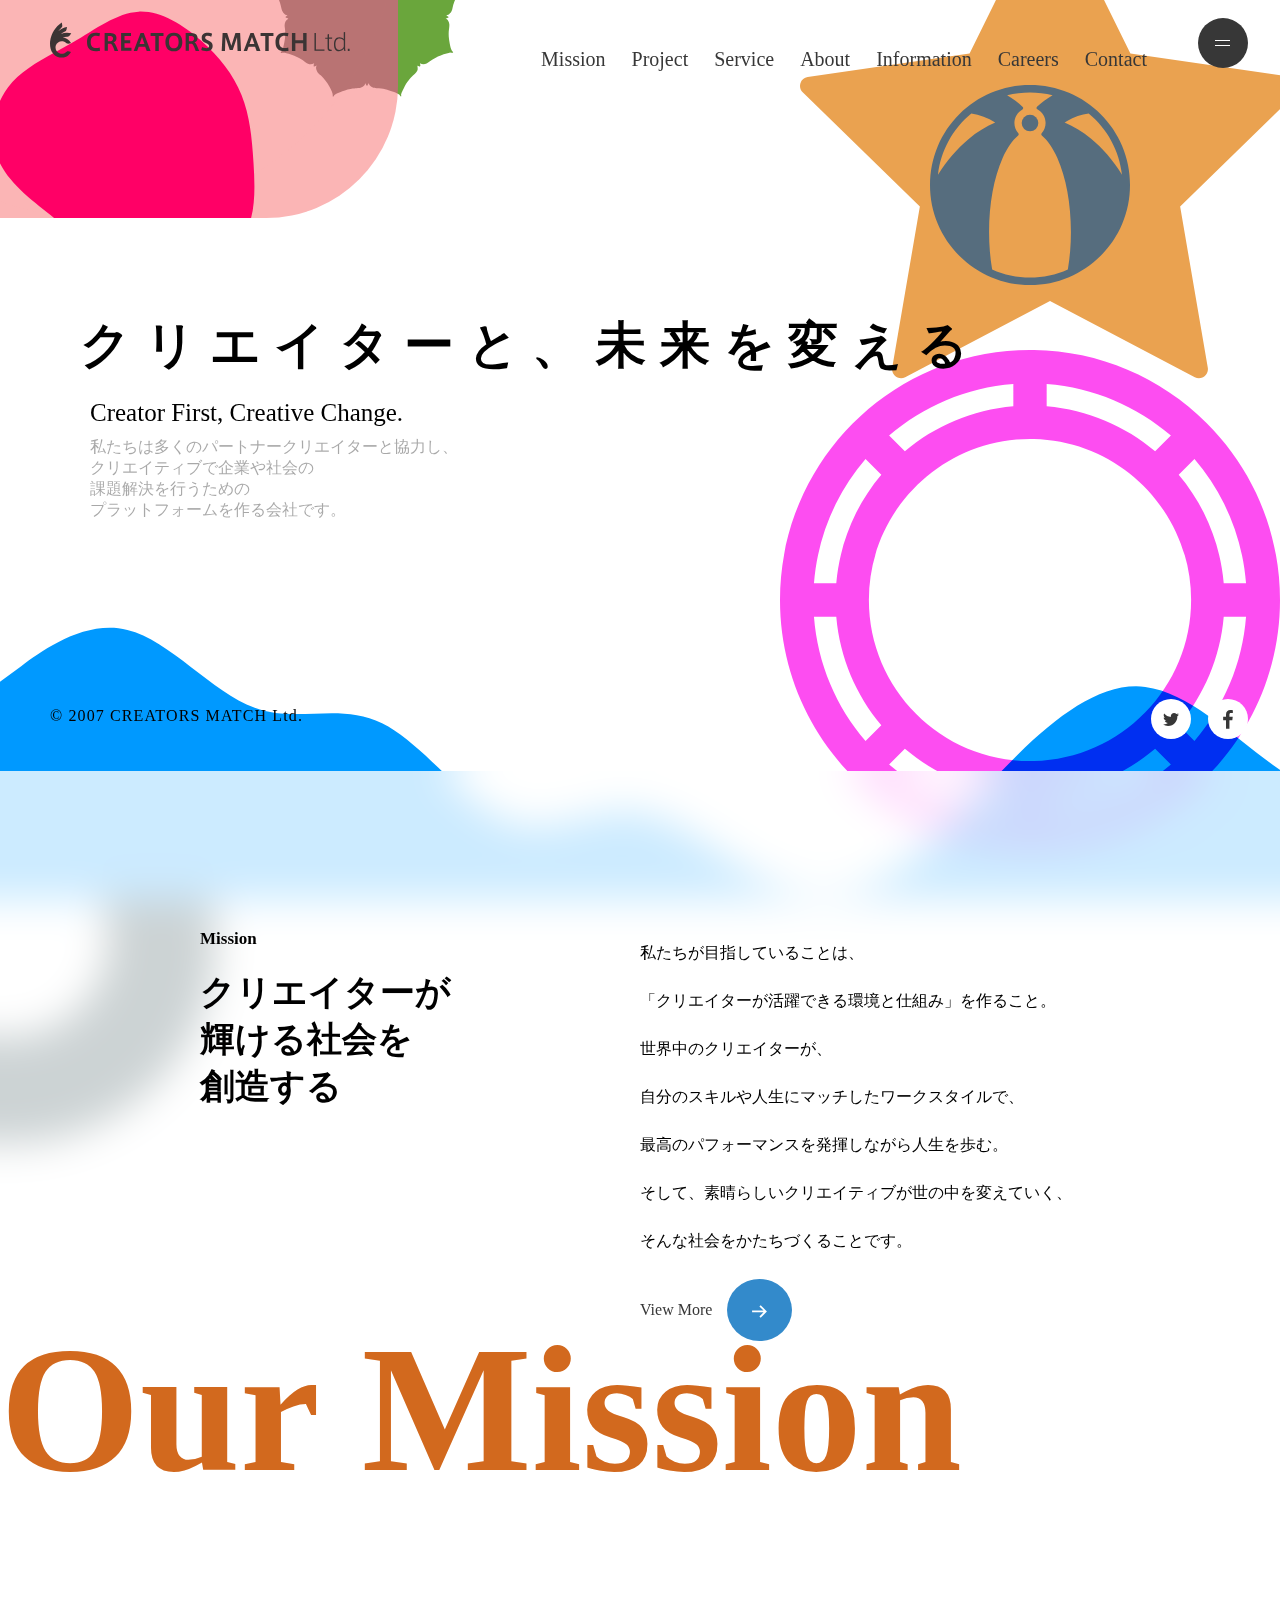
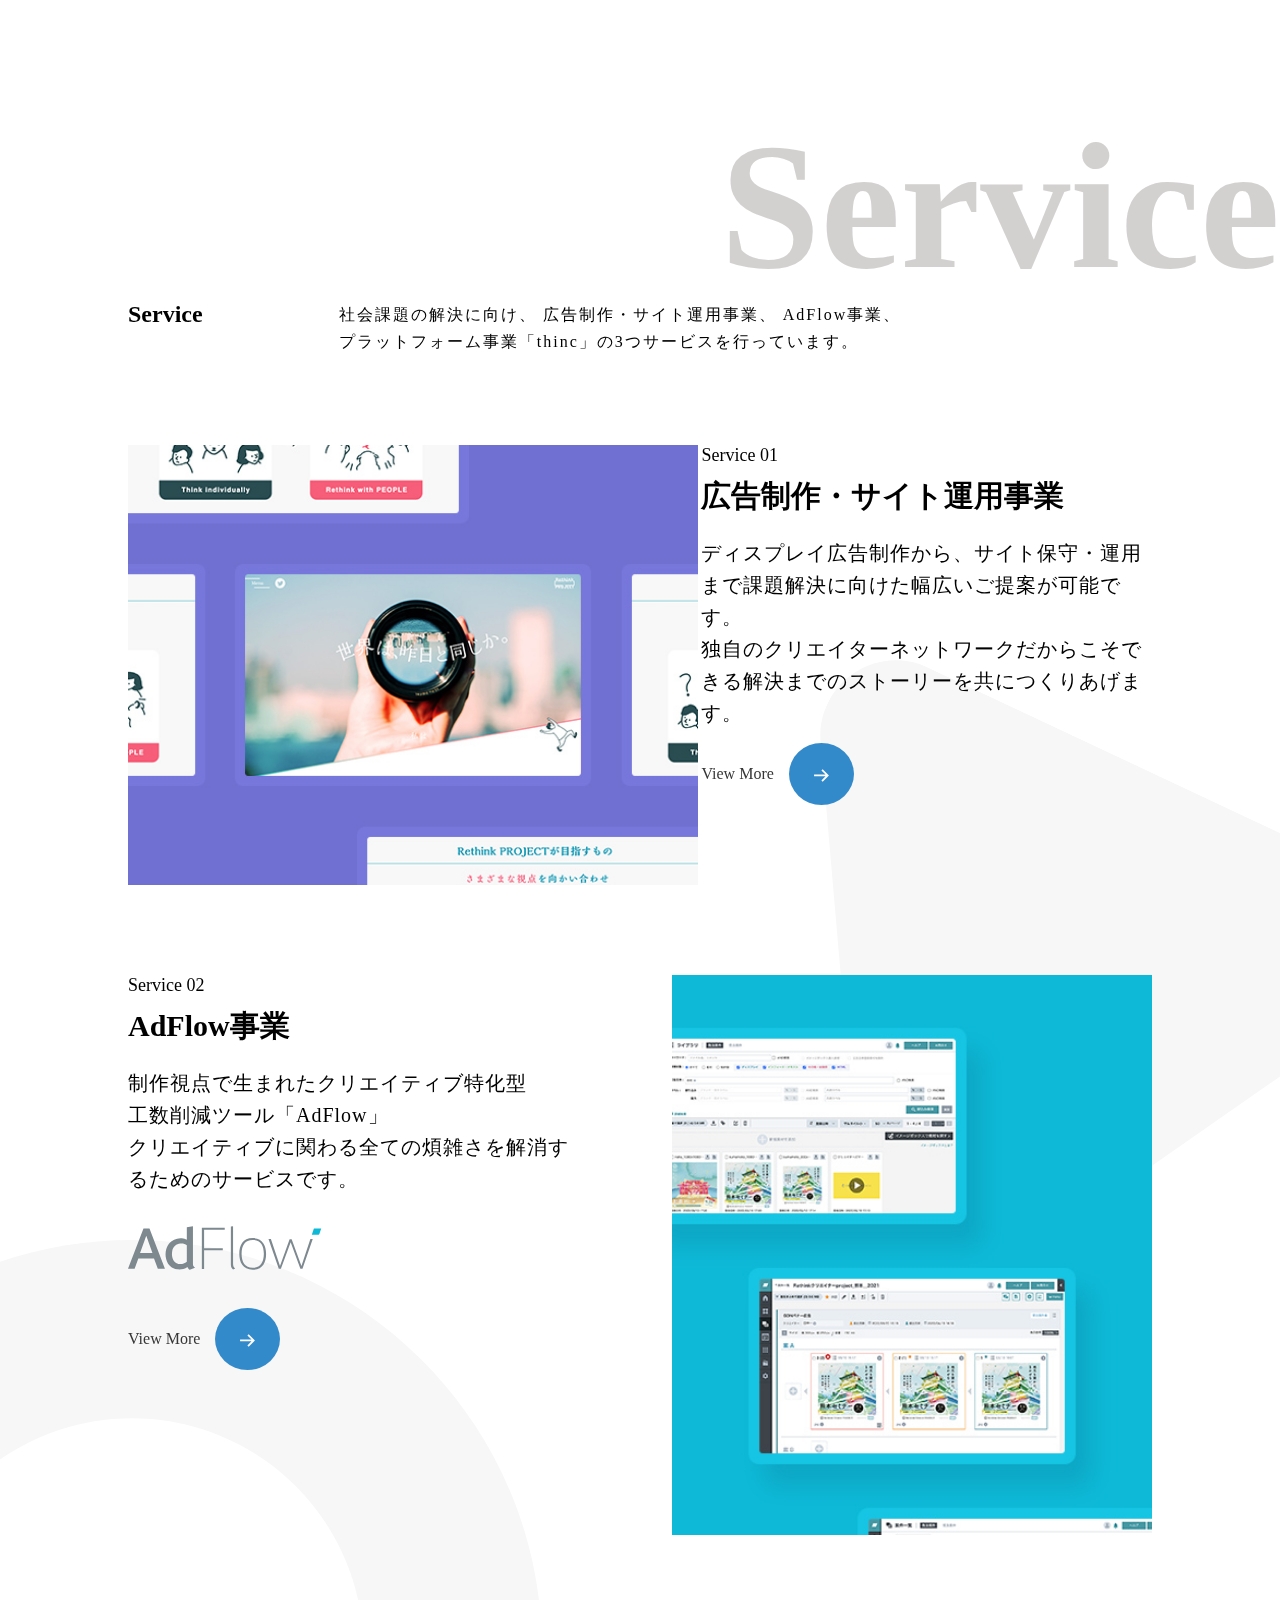
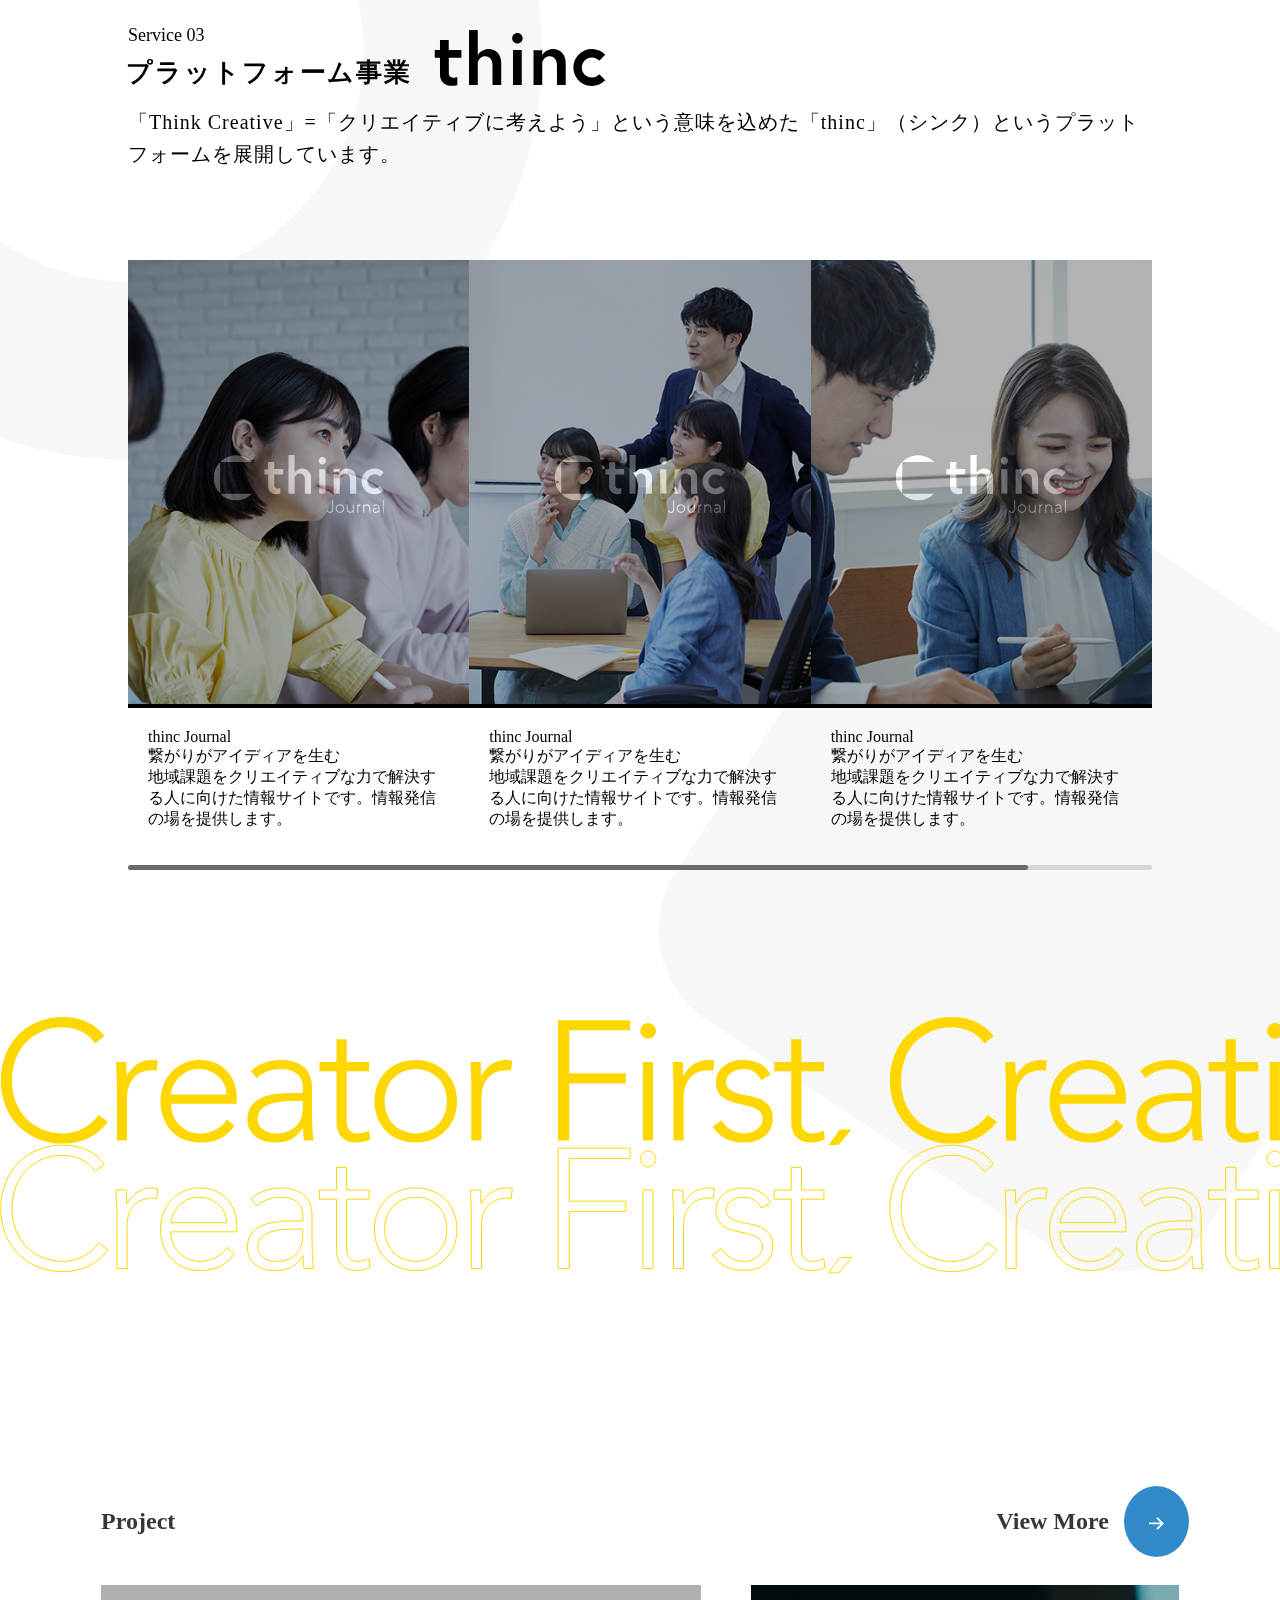
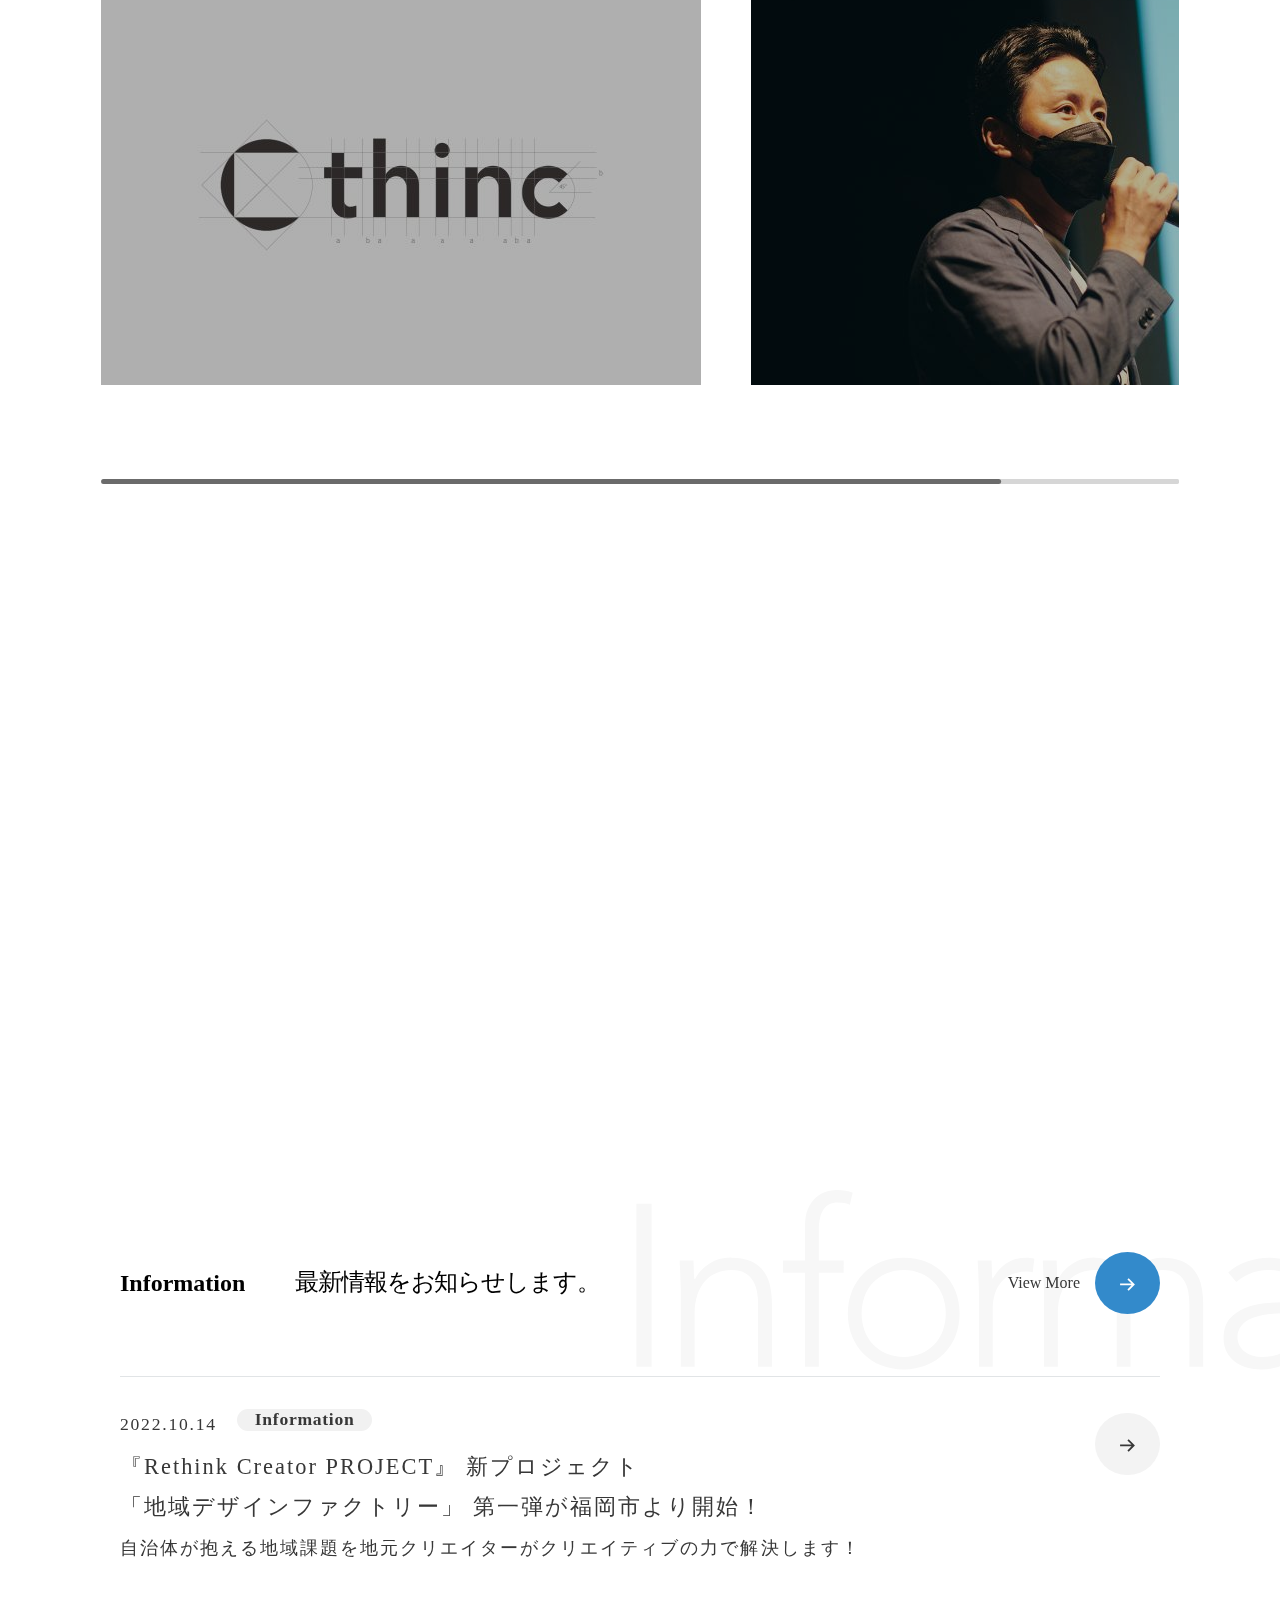
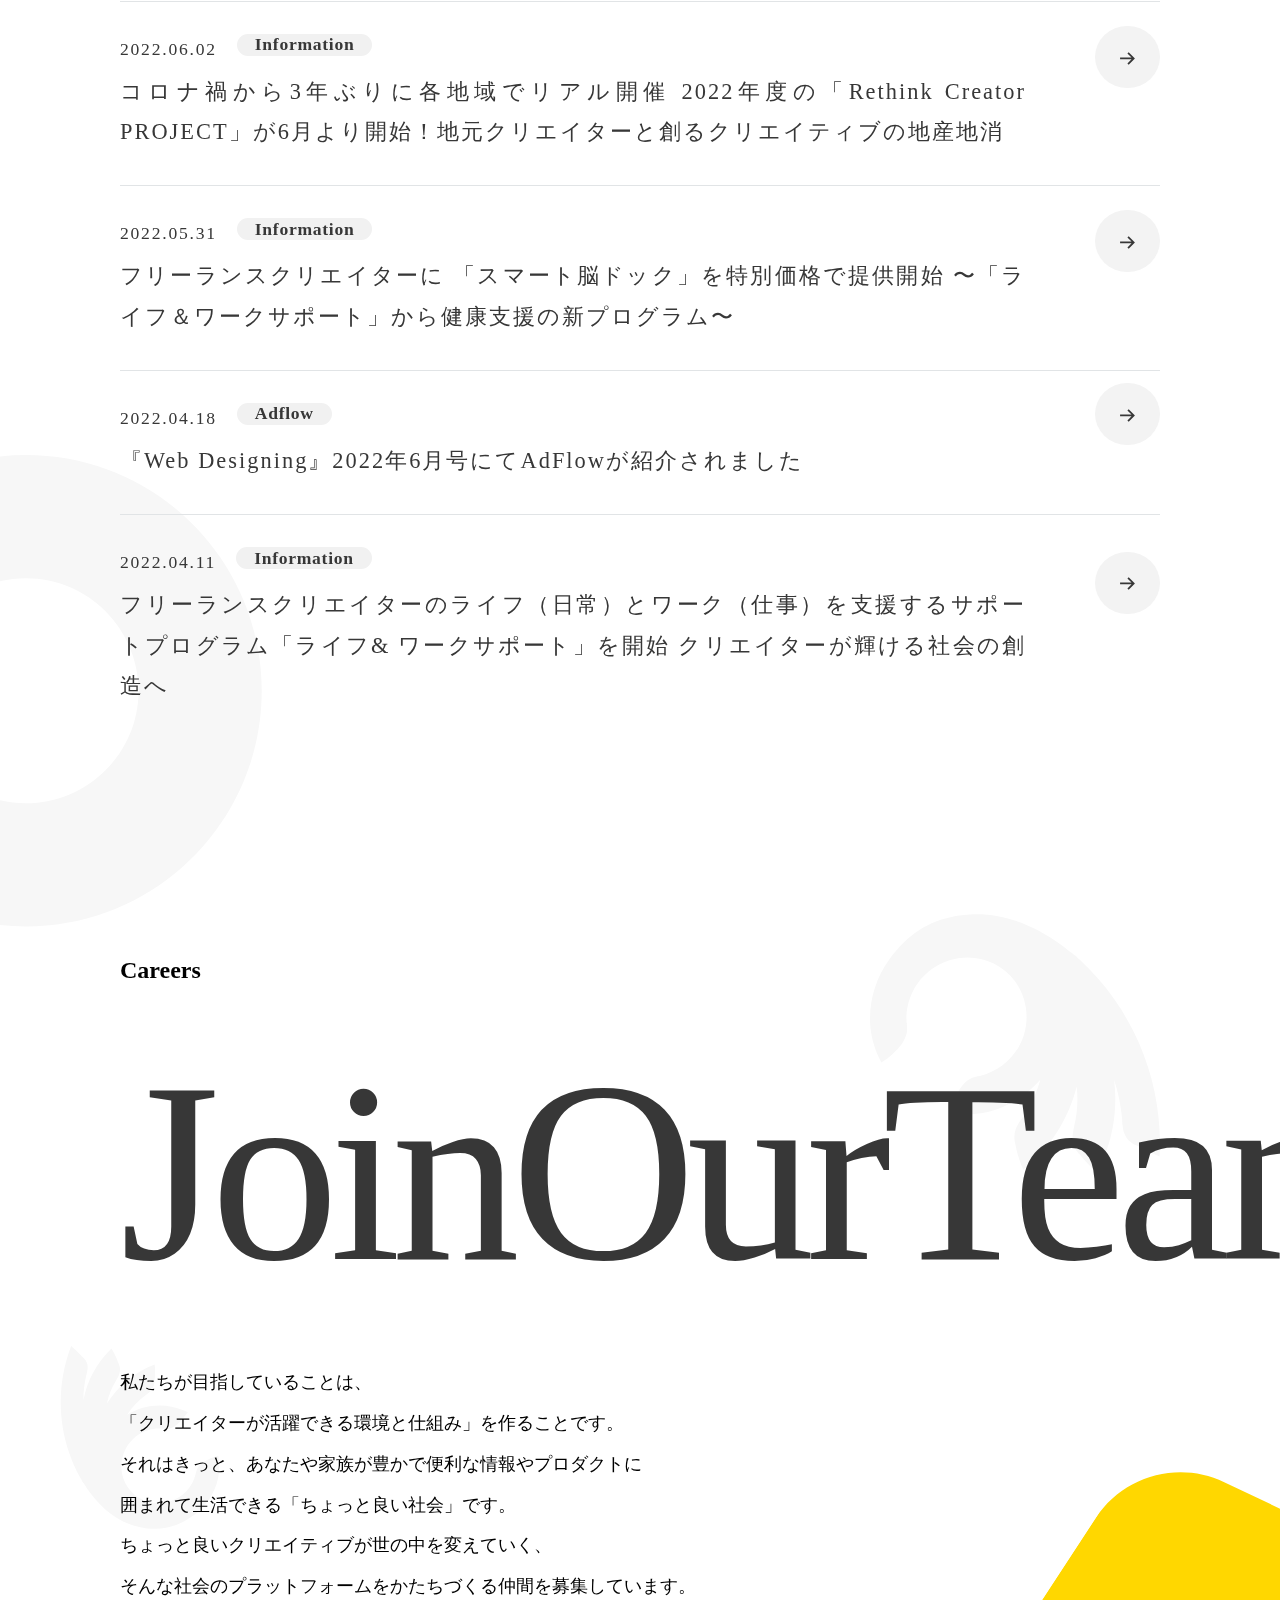
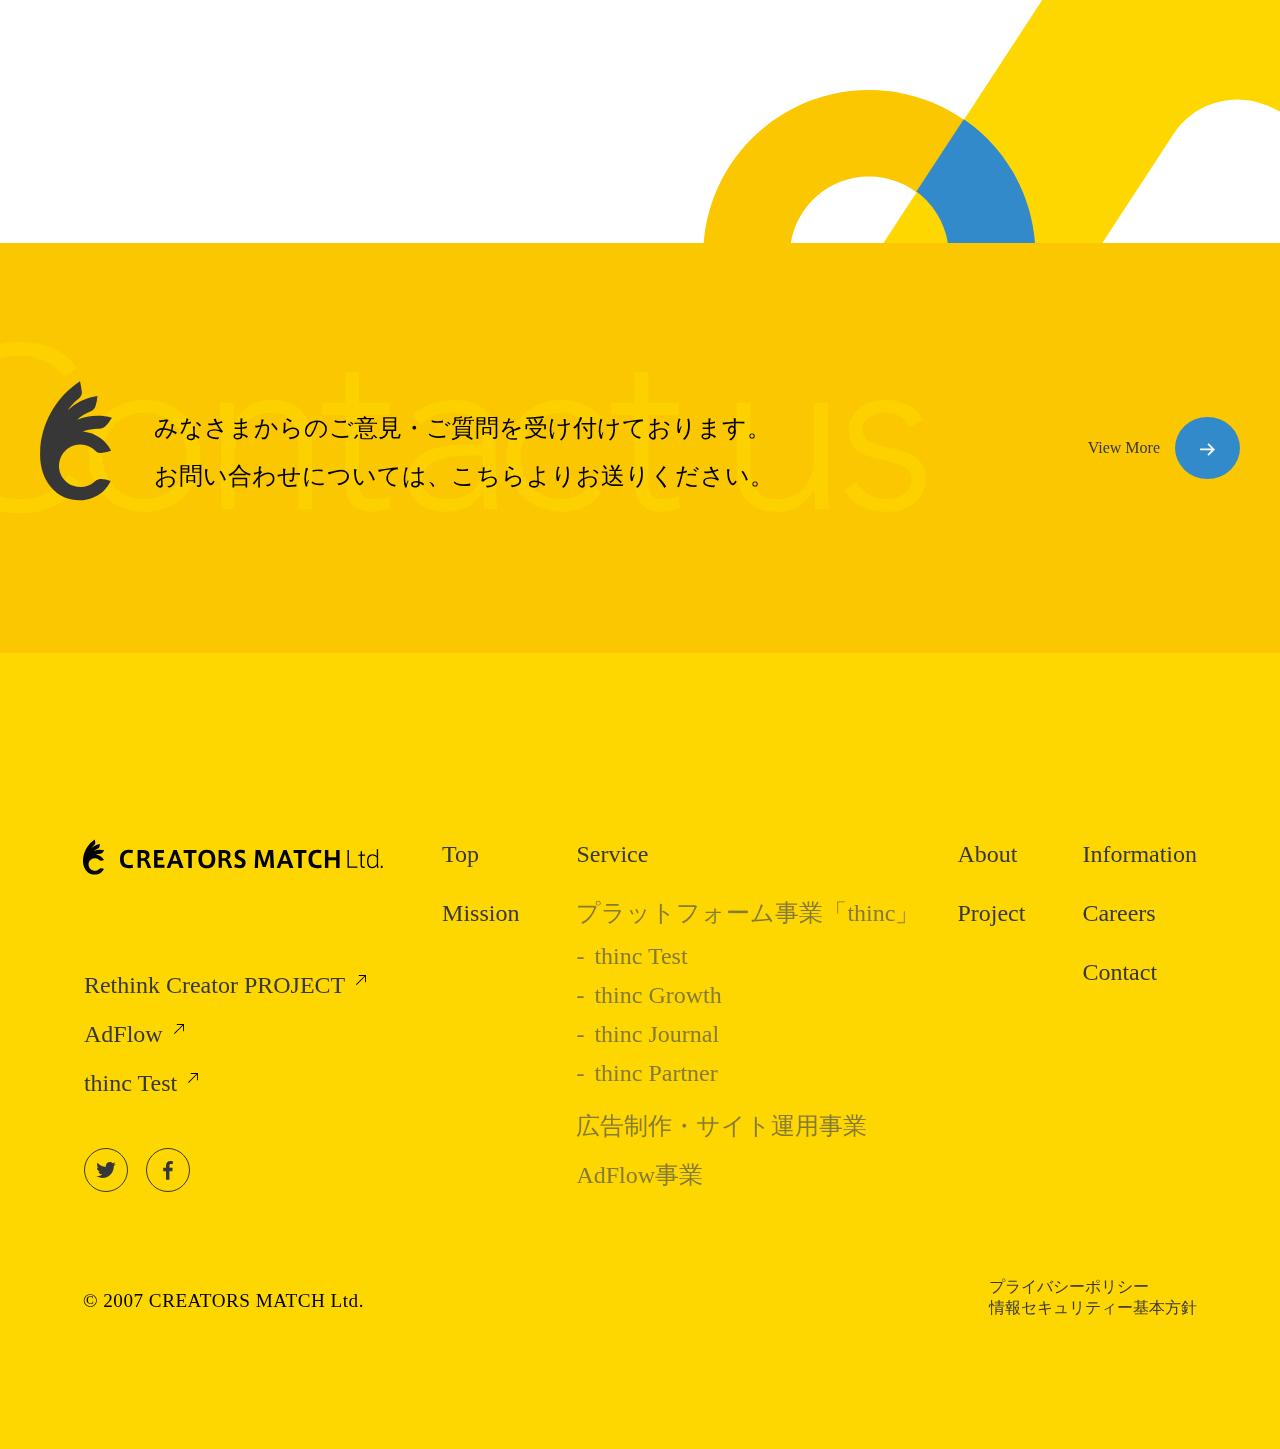
==== index.html @ 7ac38a87 "svg&animation changed" ====
<!DOCTYPE html>
<html lang="en">

<head>
  <meta charset="UTF-8">
  <meta http-equiv="X-UA-Compatible" content="IE=edge">
  <meta name="viewport" content="width=device-width, initial-scale=1.0">
  <title>Demo Making</title>
  <link rel="stylesheet" href="css/swiper.min.css">
  <link rel="stylesheet" href="css/style.css">
  <script src="js/jquery-1.9.1.js"></script>
  <script src="js/main.js"></script>
  <script src="js/swiper-bundle.min.js"></script>
</head>

<body>
  <svg version="1.1" width="0" height="0">
    <defs>
      <symbol id="flower" viewBox="0 0 1656.828 1632.926">
        <path d="M1407.962,478.353c-2.621,7.582-8.744,11.706-11.716,18.267c3.827-0.896,22.471-3.096,25.353-0.367  c4.992,4.729-7.218,19.763-11.023,25.036c74.569-10.44,54.996,63.944,177.271,150.16c1.128,0.795,23.802,17.698,33.508,21.159  c4.054,1.445,20.888-0.33,18.766,6.387c-1.153,3.651-6.75,4.345-10.417,6.873c-22.396,15.441-79.81,101.924-92.674,177.656  c-7.341,43.216-36.215,60.775-51.825,58.352c3.723,3.436,18.552,11.45,19.38,16.4c0.839,5.019-2.326,3.641-5.597,5.439  c-5.813,3.195-13.106,4.8-19.363,7.091c20.614,3.251,30.966,33.328,31.226,50.923c0.538,36.377-15.207,60.817,3.98,160.929  c3.182,16.604,7.903,37.396,15.786,52.444c2.381,4.546,13.596,13.909,11.359,17.992c-2.14,3.905-21.37-1.812-28.928-0.517  c-65.057,11.147-138.234,49.735-166.293,73.904c-23.771,20.475-51.634,31.344-80.619,13.632c2.17,7.517,9.433,25.74-0.343,27.044  c-4.251,0.567-17.45-5.905-20.487-8.284c1.17-0.634,3.841,27.357,3.05,31.56c-8.515,45.226-56.304,42.2-115.072,156.569  c-22.617,44.015-22.848,49.549-21.717,60.86c-0.021-0.213,1.664,4.403,1.748,4.174c-4.438,12.152-11.808-6.629-16.144-10.102  c-12.397-9.931-30.236-16.603-44.784-22.643c-57.196-23.749-91.194-30.72-144.366-32.703c-26.083-0.973-59.116-11.331-64.782-41.115  c-6.076,0-7.132,23.79-16.29,21.049c-6.047-1.81-8.98-16.106-13.05-20.589c-1.724,25.361-35.228,37.927-56.182,40.227  c-23.137,2.541-11.699-3.252-66.375,6.709c-62.831,11.446-122.933,41.975-132.036,49.852c-2.647,2.291-7.849,13.049-10.185,13.467  c-6.87,1.228-4.616-6.27-4.301-9.156c2.952-27.055-45.084-114.547-97.484-164.351c-9.158-8.704-20.132-16.227-27.497-26.631  c-8.855-12.51-21.111-44.975-6.749-56.736c-7.066,0-13.981,7.728-20.981,7.571c-6.649-0.149-6.137-1.735-5.475-7.82  c0.432-3.967,2.04-15.74,4.476-18.741c-43.729,26.615-77.387-12.347-100.812-28.384c-26.441-18.101-56.746-30.652-86.591-42.153  c-65.363-25.187-74.851-14.964-83.865-15.183c-2.701-0.065-5.045,1.007-6.095-2.919c-1.219-4.557,1.319-1.589,2.83-3.929  c13.93-21.584,9.425-8.653,17.541-37.364c31.084-109.967,11.177-162.675,11.686-183.941c0.565-23.624,9.3-44.908,30.918-55.654  c-5.453-2.661-18.591-3.917-22.387-8.515c-5.918-7.17,14.038-14.94,17.867-20.715c-25.207,3.473-42.717-25.65-49.74-45.335  c-6.143-17.218-9.104-69.817-61.121-149.231c-8.468-12.928-17.055-27.988-28.643-38.349c-4.117-3.682-19.46-5.485-15.199-12.576  c1.622-2.698,4.85-1.247,8.302-1.393c24.922-1.053,96.652-67.094,116.204-88.869c15.878-17.685,26.974-36.972,40.478-56.26  c12.566-17.947,40.356-39.054,63.848-27.874c-0.102-6.022-14.879-16.357-13.07-22.52c2.115-7.203,21.303-1.573,26.84-3.31  c-44.816-62.324,25.357-66.619,41.429-224.997c1.359-13.395,3.786-27.028,2.034-40.457c-0.668-5.12-12.368-24.911-0.013-21.815  c0.827,0.207,5.156,4.825,6.885,5.848c14.457,8.556,90.353,12.618,140.316,5.541c62.535-8.858,94.482-42.17,137.547,1.92  c-0.659-3.828,0.765-19.754,3.35-23.12c5.308-6.911,19.092,8.043,23.65,13.47c-6.1-21.57,13.703-45.05,31.354-54.7  c22.093-12.079,45.898-19.803,67.733-32.579c26.275-15.374,104.233-73.731,109.277-99.263c0.73-3.696,0.219-7.59,4.002-9.112  c5.57-2.241,5.632,8.31,7.033,11.985c3.416,8.96,58.311,80.527,162.36,122.437c21.126,8.509,53.496,33.866,44.789,60.832  c5.957-4.411,18.028-21.27,23.618-12.663c2.274,3.501,1.027,21.099,4.272,22.113c8.872-18.375,34.06-22.545,51.849-21.375  c16.975,1.117,32.794,9.43,49.386,13.466c57.73,14.042,149.671,13.795,174.26,1.827c2.768-1.347,8.448-8,11.086-7.256  c6.356,1.793,1.622,5.239,0.706,7.818c-12.531,35.284,6.625,123.59,28.554,175.944c4.516,10.781,10.711,20.303,16.144,30.497  c6.071,11.39,6.904,23.065,9.752,35.268C1412.733,463.898,1410.089,472.2,1407.962,478.353z" />
      </symbol>
      <symbol id="bubble" viewBox="0 0 200 200">
        <path fill="#FF0066" d="M39.4,-64C50.8,-53.9,59.6,-42.6,64.7,-30C69.8,-17.4,71.2,-3.5,72.2,12.5C73.2,28.4,73.8,46.4,65.7,58.3C57.5,70.1,40.7,75.8,24.7,77.3C8.7,78.8,-6.4,76.3,-19.2,70.3C-32,64.3,-42.3,55,-54.7,45C-67.1,35,-81.5,24.4,-87.4,10.1C-93.3,-4.2,-90.7,-22.2,-81.3,-34.7C-71.8,-47.2,-55.6,-54.3,-40.9,-62.8C-26.3,-71.4,-13.1,-81.4,0.4,-82.1C14,-82.7,28,-74,39.4,-64Z" transform="translate(100 100)" />
      </symbol>
      <symbol id="squircley" viewBox="0 0 200 200">
        <path d="M 0, 75 C 0, 19.5 19.5, 0 75, 0 S 150, 19.5 150, 75 130.5, 150 75, 150 0, 130.5 0, 75" fill="#FADB5F" />
      </symbol>
      <symbol id="wave" viewBox="0 0 1440 320">
        <path fill="#0099ff" d="M0,96L21.8,80C43.6,64,87,32,131,42.7C174.5,53,218,107,262,122.7C305.5,139,349,117,393,138.7C436.4,160,480,224,524,240C567.3,256,611,224,655,229.3C698.2,235,742,277,785,298.7C829.1,320,873,320,916,293.3C960,267,1004,213,1047,170.7C1090.9,128,1135,96,1178,101.3C1221.8,107,1265,149,1309,181.3C1352.7,213,1396,235,1418,245.3L1440,256L1440,320L1418.2,320C1396.4,320,1353,320,1309,320C1265.5,320,1222,320,1178,320C1134.5,320,1091,320,1047,320C1003.6,320,960,320,916,320C872.7,320,829,320,785,320C741.8,320,698,320,655,320C610.9,320,567,320,524,320C480,320,436,320,393,320C349.1,320,305,320,262,320C218.2,320,175,320,131,320C87.3,320,44,320,22,320L0,320Z"></path>
      </symbol>
      <symbol id="logo" viewBox="0 0 612 72">
        <path d="M75.54,40.45c0-9.7,3.6-19.2,18.2-19.2,2.9,0,6.1,.5,8.2,1l-1.1,6.3c-2-.7-4.5-1.1-7-1.1-7.4,0-10.8,4.7-10.8,13.1,0,7.9,4,12,11,12,2.2,0,5.4-.5,7.3-1.1l.7,6.4c-2,.6-5.2,1-8.3,1-14.4,0-18.2-8.8-18.2-18.4h0Zm52.4,8.4c-1.7-3.8-3-5-5.6-5h-4.3v14.3h-6.6V21.95h9c8.4,0,15.2,1.5,15.2,10.1,0,5.1-2.5,7.8-6.1,9,1.9,.8,3.1,2.4,3.8,3.9,1.4,2.8,4.4,9.4,5.9,13.3h-7.5c-.8-2.5-2.5-6.7-3.8-9.4Zm.7-16c0-4.2-3.3-5-7.6-5h-3v10.5h6.1c2.7-.4,4.5-2.4,4.5-5.5Zm23.4,3.9h11.6v5.8h-11.6v9.5h14.2v6.1h-21.2V21.95h20.2v6.1h-13.2v8.7Zm32.7-14.8h6.5l13.9,36.3h-7.8l-3.2-8.7h-13.2l-3.1,8.7h-7.1l14-36.3Zm7.9,22.1l-4.9-14.4-5,14.4h9.9Zm22.2,14.2V28.05h-9.6v-6.1h26.3v6.1h-9.6v30.2h-7.1Zm20.6-18.3c0-8.8,3.9-18.9,17.2-18.9s17.3,10.1,17.3,18.9-3.8,19.2-17.2,19.2-17.3-9.6-17.3-19.2Zm7.5,0c0,9.6,4.2,13,9.7,13s9.8-3.5,9.8-13c0-9-3.7-12.7-9.7-12.7s-9.8,3.6-9.8,12.7Zm50.4,8.9c-1.7-3.8-3-5-5.6-5h-4.4v14.3h-6.6V21.95h9c8.4,0,15.2,1.5,15.2,10.1,0,5.1-2.5,7.8-6.1,9,1.9,.8,3.1,2.4,3.8,3.9,1.4,2.8,4.3,9.4,5.9,13.3h-7.5c-.7-2.5-2.5-6.7-3.7-9.4h0Zm.7-16c0-4.2-3.3-5-7.6-5h-3.1v10.5h6.1c2.8-.4,4.6-2.4,4.6-5.5Zm34.9-3.6c-2.2-1-5-1.8-7.2-1.8s-5.3,.6-5.3,4.1c0,2.3,2.5,3.5,5.6,5,5.2,2.5,9.8,4.9,9.8,11.4,0,8.4-5.7,10.9-11.7,10.9-4.1,0-9.1-1-11.6-2.2l1.7-6.4c2.7,1.3,6.5,2.4,9.5,2.4,2.2,0,4.9-.9,4.9-4.3,0-2.5-2-4.1-6.6-6.1-5.1-2.2-8.6-4.3-8.6-10.3,0-8.5,6.9-10.5,11.5-10.5,4.1,0,7.7,.9,9.8,1.8l-1.8,6Zm43.9,27.4h-6.2l-8.7-26.2-1,27.8h-6.7l1.9-36.3h9.3l8.5,25.8,8.3-25.8h9.6l1.9,36.3h-7.1l-1.1-27.8-8.7,26.2Zm36.1-34.7h6.5l13.9,36.3h-7.8l-3.2-8.7h-13.2l-3.1,8.7h-7l13.9-36.3Zm8,22.1l-4.9-14.4-5,14.4h9.9Zm22.2,14.2V28.05h-9.6v-6.1h26.3v6.1h-9.6v30.2h-7.1Zm20.9-17.8c0-9.7,3.6-19.2,18.2-19.2,2.9,0,6.1,.5,8.2,1l-1.1,6.3c-2-.7-4.5-1.1-6.9-1.1-7.4,0-10.8,4.7-10.8,13.1,0,7.9,4,12,11,12,2.2,0,5.4-.5,7.3-1.1l.7,6.4c-2,.6-5.2,1-8.3,1-14.5,0-18.3-8.8-18.3-18.4h0Zm40.5,17.8h-7V21.95h7v14.7h15.9v-14.7h7V58.25h-7v-15.5h-15.9v15.5Zm42-2.7h17.4v2.6h-20.4V21.95h2.9V55.55h.1Zm32.1,.5v2.2l-1.8,.1c-4.2,.3-6.6-1.2-6.6-6.2v-18.5h-4.8v-2.4h4.8v-6.7l2.9-.7v7.3h6.4v2.4h-6.4v17.8c0,3.5,1,4.5,4.1,4.5h1.4v.2Zm15,2.7c-5.9,0-10.3-3.9-10.3-13.3,0-7.8,2.6-15,11.2-15,3.4,0,6.9,1.6,8.7,3.8v-14l2.8-.5v30.8c0,2.4,.2,5.4,1,7.3l-2.6,.5c-.7-1.5-1-3.4-1.1-5-1,2-4,5.4-9.7,5.4h0Zm9.7-18.5c0-1,0-2.4-.2-3.2-1.3-1.8-4.2-4.1-8.2-4.1-6,0-8.7,4.5-8.7,12.4,0,6.2,2.3,10.9,7.9,10.9s8.2-3.9,9-5.8c.1-.8,.2-2.1,.2-3.1v-7.1Zm11.8,18h-3.6v-4.2h3.6v4.2Zm-574.4,.8c-1.2,0-2,.3-2.7,.7-.4,.2-.9,.7-1.4,1.1,0,0-.1,0-.1,.1l-.1,.1c-3.3,2.8-7.8,3.9-12.2,2.5-6.8-2.1-10.5-9.4-8.4-16.1s9.4-10.5,16.1-8.4c1.7,.5,3.2,1.4,4.5,2.5,.2,.1,.3,.3,.5,.4,.4,.4,.8,.7,1.2,.9,.7,.4,1.5,.6,2.7,.7,1.6,0,3.8-.5,6-1.3-.9-1.8-2-3.4-3.4-4.9-3.7-4-8.6-6.3-13.7-6.6,2.9-1.1,5.9-1.6,9-1.6,.7,0,1.6,0,2.5-.3s1.6-.8,2.5-1.7,2.1-2.5,3.6-4.7c-7.2-2-14.5-1.4-21,1.2,2.1-1.9,4.6-3.5,7.2-4.6h.1l.6-.3c1.1-.5,1.7-.8,2.1-1.3,.7-.8,1.1-1.6,1.4-2.8,.4-1.7,.7-3.4,1-5.1-6.7,1-13,4-18,8.6,1.7-2.3,3.6-4.4,5.6-6.3v-.1c.3-.3,.6-.5,.8-.8,.6-.6,1.1-1,1.6-2.1,.4-1,.4-2,.2-3.3-.2-1.7-.5-3.5-.9-5.5C11.34,8.45,2.14,22.35,.24,38.75c0,.4-.1,.7-.1,1.1v.3c0,.5-.1,1-.1,1.5-.3,7.4,1.2,15.4,5.8,21.4,5.4,7,11.8,8.9,18.3,8.9,5,0,10.1-1.8,14-5.4,2-1.8,3.5-3.9,4.6-6.2-2.2-.8-4.4-1.4-6-1.3Z" />
      </symbol>
      <symbol id="logo-hand" viewBox="0 0 30 48">
        <path d="M24.98,38.6c-.8,0-1.3,.2-1.8,.4-.3,.2-.6,.4-.9,.7h-.1v.1c-2.1,1.8-5.1,2.5-8,1.6-4.4-1.4-6.9-6.1-5.5-10.5s6.1-6.9,10.5-5.5c1.1,.4,2.1,.9,2.9,1.6l.3,.3c.3,.2,.5,.5,.8,.6,.5,.3,1,.4,1.8,.4,1.1,0,2.5-.4,3.9-.8-.6-1.2-1.3-2.2-2.2-3.2-2.4-2.6-5.7-4.1-9-4.4,1.9-.7,3.9-1.1,5.9-1.1,.5,0,1.1,0,1.7-.2,.6-.2,1.1-.5,1.6-1.1,.6-.6,1.4-1.6,2.3-3.1-4.7-1.3-9.5-.9-13.7,.8,1.4-1.3,3-2.3,4.7-3s0,0,0,0c.1-.1,.3-.1,.4-.2,.7-.3,1.1-.6,1.4-.9,.5-.5,.7-1,.9-1.9,.3-1.1,.5-2.2,.6-3.4-4.4,.6-8.5,2.6-11.8,5.7,1.1-1.5,2.3-2.9,3.7-4.1h0c.2-.2,.4-.3,.6-.5,.4-.4,.7-.6,1.1-1.4,.3-.7,.3-1.3,.1-2.1-.1-.9-.3-2.1-.6-3.4C8.18,5.5,2.28,14.6,.98,25.3c0,.2,0,.5-.1,.7H.88v1.2c-.3,4.9,.7,10.1,3.7,14,3.6,4.6,7.7,5.8,11.9,5.8h0c3.3,0,6.6-1.2,9.2-3.5,1.3-1.2,2.3-2.6,3-4.1-1.2-.5-2.6-.8-3.7-.8h0Z" />
      </symbol>
      <symbol id="careers-logo-hand-1" viewBox="0 0 190 170">
        <path d="M20.73,85.12c1.71-2.38,2.9-5.1,3.48-7.97,.14-1.79,.09-3.58-.14-5.36l.27-.38-.37-.28c-.92-13.64,5.16-26.81,16.14-34.96,17.48-12.98,42.16-9.67,54.89,7.74,12.78,17.58,9.06,42.18-8.35,55.19-4.24,3.08-9.02,5.35-14.08,6.71-.65,.1-1.31,.21-1.96,.32-1.59,.6-3.28,.54-4.49,1.42-2.52,1.09-4.28,2.72-6.5,5.78-3.05,4.21-5.42,10.65-7.79,17.1,6.01,.97,12.13,1.08,18.18,.35,16.12-2.13,30.9-10.08,41.57-22.35-2.55,9.17-6.68,17.82-12.21,25.57-1.69,2.12-3.03,4.49-3.96,7.04-1,2.95-1.1,6.13-.28,9.13,1.08,5.95,2.87,11.75,5.33,17.28,17.28-13.9,29.56-33.05,34.96-54.56,1,8.76,.42,17.63-1.7,26.19h0c.1,.65-.46,1.42-.36,2.07-.68,2.55-.84,5.21-.48,7.82,.5,3.28,1.83,5.41,4.68,8.64,3.35,4.21,7.09,8.1,11.17,11.61,9.91-18.6,13.83-39.81,11.2-60.72,2.71,8.23,4.46,16.74,5.22,25.37h0c.2,1.32,.02,2.35,.22,3.67,.4,2.62,.33,4.32,2.24,8.04,1.81,3.06,4.07,4.7,7.65,6.13,4.7,2.61,9.54,4.95,14.5,7.02,2.57-48.6-16.58-95.83-52.27-128.92-.94-.59-1.75-1.37-2.36-2.3h0l-.76-.55c-1.13-.82-2.64-1.91-3.78-2.74C112.93,9.66,90.52-.76,67.48,.03,40.13,1.19,24.23,13.57,12.59,29.63h0C3.22,42.57-1.15,58.47,.29,74.38c.88,7.96,3.32,15.67,7.16,22.7,5.12-3.14,9.62-7.19,13.28-11.96h0Z" />
      </symbol>
      <symbol id="careers-logo-hand-2" viewBox="0 0 160 184">
        <path d="M142.69,116.61c-2.25,1.65-4.13,3.77-5.51,6.2-.65,1.58-1.14,3.22-1.45,4.9l-.36,.26,.26,.36c-3.19,12.64-12.59,22.79-24.95,26.94-19.68,6.61-41.07-3.68-47.48-23.21-6.4-19.71,4.23-40.91,23.85-47.58,4.76-1.54,9.75-2.19,14.74-1.92,.63,.1,1.25,.19,1.88,.29,1.62-.08,3.13,.47,4.48,.04,2.6-.25,4.69-1.21,7.6-3.33,4-2.91,8.06-8.06,12.11-13.2-5.17-2.65-10.68-4.56-16.38-5.69-15.24-2.82-30.99,.03-44.28,8,5.02-7.56,11.31-14.18,18.61-19.57,2.16-1.42,4.07-3.19,5.67-5.22,1.77-2.38,2.8-5.23,2.95-8.19,.77-5.72,.86-11.5,.27-17.24-19.77,7.49-36.55,21.24-47.79,39.14,1.68-8.23,4.82-16.1,9.27-23.23h0c.1-.62,.83-1.15,.93-1.78,1.37-2.11,2.3-4.47,2.74-6.94,.51-3.12-.07-5.45-1.69-9.22-1.8-4.8-4.04-9.43-6.71-13.81-14.48,13.93-24.28,32-28.06,51.73-.03-8.26,.9-16.49,2.75-24.54h0c.21-1.25,.67-2.14,.88-3.38,.41-2.5,.98-4.02,.35-7.95-.74-3.31-2.31-5.47-5.13-7.82C18.76,6.9,15.06,3.34,11.17,0-5.5,43.31-2.08,91.78,20.52,132.3c.68,.82,1.18,1.77,1.47,2.79h0l.52,.72c.79,1.07,1.83,2.51,2.61,3.59,11.72,18.42,28.96,34.48,50.08,40.56,25.14,7.02,43.2,.48,58.5-10.64h0c12.31-8.97,20.96-22.09,24.35-36.94,1.55-7.48,1.62-15.19,.2-22.69-5.57,1.34-10.84,3.68-15.56,6.92h0Z" />
      </symbol>
      <symbol id="decoration-text-information" viewBox="0 0 1026 180">
        <path d="M.44,176.65H15.62V13.81H.44V176.65H.44Zm44.39,0h13.8v-53.13c-.13-6.52,.84-13.01,2.88-19.2,1.66-5.01,4.32-9.62,7.82-13.57,3.23-3.56,7.25-6.32,11.73-8.05,4.58-1.77,9.46-2.67,14.37-2.65,5.52,0,10.01,.96,13.46,2.88,3.33,1.8,6.11,4.46,8.05,7.7,1.97,3.38,3.33,7.08,4.02,10.93,.77,4.13,1.16,8.33,1.15,12.53v62.56h13.8v-63.25c.01-5.72-.56-11.42-1.72-17.02-1.03-5.25-3.15-10.22-6.21-14.6-3.19-4.38-7.42-7.9-12.31-10.24-5.21-2.6-11.96-3.9-20.24-3.91-7.98-.17-15.82,2.03-22.54,6.33-6.44,4.22-11.04,9.24-13.8,15.06h-.69c-.43-2.35-.62-4.74-.57-7.13-.08-3.68-.2-7.51-.35-11.5h-13.8c0,1.38,.08,3.34,.23,5.87s.27,5.25,.35,8.16c.07,2.92,.19,5.79,.34,8.63s.23,5.25,.23,7.24v76.36h0Zm124.2,0h13.8V82.81h24.84v-12.42h-24.84v-29.67c0-18.86,6.21-28.29,18.63-28.29,5.21,0,9.35,.77,12.42,2.3l2.76-11.96C212.5,.93,207.21,.01,200.77,.01c-3.63,.04-7.23,.63-10.69,1.73-3.8,1.17-7.3,3.18-10.24,5.86-3.29,3.08-5.91,6.8-7.7,10.93-2.07,4.52-3.11,10.23-3.11,17.13v34.73h-22.08v12.42h22.08v93.84h0Zm46.92-30.7c2.62,6.61,6.53,12.63,11.5,17.71,5.03,5.06,11.06,9.02,17.71,11.61,7.18,2.81,14.83,4.22,22.54,4.14,7.67,.08,15.29-1.32,22.43-4.14,13.42-5.28,24.04-15.9,29.32-29.32,5.52-14.44,5.52-30.41,0-44.85-5.29-13.42-15.9-24.04-29.32-29.33-7.14-2.82-14.76-4.22-22.43-4.14-7.71-.08-15.36,1.33-22.54,4.14-6.65,2.6-12.68,6.56-17.71,11.62-4.97,5.08-8.88,11.1-11.5,17.71-5.52,14.44-5.52,30.41,0,44.85Zm12.54-39.33c1.81-5.13,4.67-9.83,8.39-13.8,3.77-3.98,8.31-7.15,13.34-9.32,11.2-4.6,23.76-4.6,34.96,0,5.03,2.17,9.57,5.34,13.34,9.32,3.72,3.97,6.58,8.67,8.4,13.8,3.83,10.95,3.83,22.86,0,33.81-1.82,5.13-4.68,9.83-8.4,13.8-3.77,3.97-8.31,7.14-13.34,9.31-11.2,4.6-23.76,4.6-34.96,0-5.03-2.17-9.57-5.34-13.34-9.31-3.72-3.97-6.58-8.67-8.39-13.8-3.84-10.94-3.84-22.87,0-33.81Zm114.42,70.03h13.8v-57.96c-.04-4.94,.66-9.86,2.07-14.6,1.28-4.34,3.44-8.37,6.33-11.85,2.94-3.45,6.64-6.16,10.81-7.93,4.92-2.03,10.2-3.01,15.52-2.88,1.8,.02,3.59,.33,5.29,.92l1.61-13.57c-1.38-.3-2.72-.57-4.02-.8-1.33-.23-2.68-.35-4.03-.35-7.97,0-14.72,1.99-20.24,5.98-5.6,4.08-10.23,9.34-13.57,15.41-.43-2.35-.62-4.74-.57-7.13-.08-3.68-.2-7.51-.35-11.5h-13.8c0,1.38,.08,3.34,.23,5.87,.15,2.53,.27,5.25,.35,8.16,.07,2.92,.19,5.79,.34,8.63s.23,5.25,.23,7.24v76.36h0Zm65.09,0h13.8v-53.13c-.13-6.52,.84-13.01,2.88-19.2,1.66-5.01,4.32-9.62,7.82-13.57,3.23-3.56,7.25-6.32,11.73-8.05,4.58-1.77,9.46-2.67,14.37-2.65,7.51,0,13.07,2.99,16.68,8.97s5.41,13.88,5.4,23.69v63.94h13.8v-59.8c.03-4.11,.54-8.2,1.5-12.19,.97-4.25,2.69-8.3,5.06-11.96,2.47-3.77,5.83-6.89,9.77-9.08,4.14-2.38,9.43-3.57,15.87-3.57,5.52,0,10.01,.96,13.46,2.88,3.33,1.8,6.11,4.46,8.05,7.7,1.97,3.38,3.33,7.08,4.02,10.93,.77,4.13,1.16,8.33,1.15,12.53v62.56h13.8v-63.25c.01-5.72-.56-11.42-1.72-17.02-1.03-5.25-3.15-10.22-6.21-14.6-3.19-4.38-7.42-7.9-12.31-10.24-5.21-2.6-11.96-3.9-20.24-3.91-7.37,0-14.62,1.9-21.04,5.52-6.67,3.68-11.69,9.51-15.07,17.48-2.61-8.12-6.83-13.98-12.65-17.59-5.8-3.59-12.5-5.47-19.32-5.41-7.98-.17-15.82,2.03-22.54,6.33-6.44,4.22-11.04,9.24-13.8,15.06h-.69c-.43-2.35-.62-4.74-.57-7.13-.08-3.68-.2-7.51-.35-11.5h-13.8c0,1.38,.08,3.34,.23,5.87s.27,5.25,.35,8.16c.07,2.92,.19,5.79,.34,8.63s.23,5.25,.23,7.24v76.36h0Zm267.03-70.61c0-13.49-3.83-23.26-11.5-29.32s-17.94-9.09-30.82-9.09c-7.37,.08-14.67,1.37-21.62,3.8-7.04,2.25-13.49,6.06-18.86,11.15l8.05,9.43c8.97-7.83,20.52-12.09,32.43-11.96,8.59,0,15.72,1.99,21.39,5.98s8.51,10.58,8.51,19.78v6.44h-16.1c-5.21,0-11.23,.35-18.05,1.04-6.62,.64-13.12,2.19-19.32,4.6-5.9,2.26-11.15,5.93-15.3,10.69-4.14,4.76-6.21,11.2-6.21,19.32-.36,9.59,4.13,18.72,11.96,24.27,3.61,2.57,7.66,4.44,11.96,5.52,4.43,1.15,8.99,1.72,13.57,1.72,9.05,0,16.53-1.61,22.43-4.83s10.85-8.28,14.83-15.18h.46c-.04,5.78,.42,11.55,1.38,17.25h12.88c-.46-3.06-.8-6.13-1.03-9.2-.23-3.06-.43-6.36-.58-9.89s-.27-7.36-.34-11.5-.12-8.81-.12-14.03v-25.99h0Zm-12.42,17.25v7.13c0,4.46-.54,8.9-1.61,13.23-1.04,4.3-3.04,8.31-5.86,11.73-3.1,3.64-6.99,6.51-11.39,8.39-4.75,2.15-10.81,3.22-18.17,3.22-2.92,0-5.82-.43-8.62-1.26-2.75-.8-5.36-2.04-7.71-3.68-2.32-1.62-4.24-3.75-5.63-6.21-3.45-6.46-2.78-14.35,1.72-20.13,2.86-3.24,6.45-5.76,10.47-7.36,4.72-1.93,9.67-3.25,14.72-3.91,5.6-.77,11.25-1.16,16.9-1.15h15.18Zm89.7-52.9h-30.36v-30.59h-13.8v30.59h-23v12.42h23v69.23c-.03,3.62,.47,7.23,1.5,10.7,.93,3.18,2.53,6.12,4.71,8.62,2.34,2.59,5.26,4.6,8.51,5.87,4.03,1.54,8.33,2.28,12.65,2.18,3.02-.05,6.03-.44,8.97-1.15,3.04-.67,6.03-1.51,8.97-2.53l-1.15-12.42c-2.49,1.09-5.07,1.98-7.7,2.65-2.59,.68-5.26,1.02-7.94,1.03-4.6,0-8.2-1.3-10.81-3.91-2.61-2.61-3.91-6.29-3.91-11.04V82.81h30.36v-12.42Zm15.64,106.26h13.8V70.39h-13.8v106.26Zm-.46-140.99c4.06,4.18,10.75,4.27,14.92,.2,4.18-4.06,4.27-10.75,.2-14.92-4.06-4.18-10.75-4.27-14.92-.2-2.04,1.99-3.19,4.71-3.19,7.56-.07,2.76,1.02,5.43,2.99,7.36h0Zm40.02,110.29c2.62,6.61,6.53,12.63,11.5,17.71,5.03,5.06,11.06,9.02,17.71,11.61,7.18,2.81,14.83,4.22,22.54,4.14,7.67,.08,15.29-1.32,22.43-4.14,13.42-5.28,24.04-15.9,29.32-29.32,5.52-14.44,5.52-30.41,0-44.85-5.29-13.42-15.9-24.04-29.32-29.33-7.14-2.82-14.76-4.22-22.43-4.14-7.71-.08-15.36,1.33-22.54,4.14-6.65,2.6-12.68,6.56-17.71,11.62-4.97,5.08-8.88,11.1-11.5,17.71-5.52,14.44-5.52,30.41,0,44.85h0Zm12.54-39.33c1.81-5.13,4.67-9.83,8.39-13.8,3.77-3.98,8.31-7.15,13.34-9.32,11.2-4.6,23.76-4.6,34.96,0,5.03,2.17,9.57,5.34,13.34,9.32,3.72,3.97,6.58,8.67,8.4,13.8,3.83,10.95,3.83,22.86,0,33.81-1.82,5.13-4.68,9.83-8.4,13.8-3.77,3.97-8.31,7.14-13.34,9.31-11.2,4.6-23.76,4.6-34.96,0-5.03-2.17-9.57-5.34-13.34-9.31-3.72-3.97-6.58-8.67-8.39-13.8-3.84-10.94-3.84-22.87,0-33.81h0Zm114.42,70.03h13.8v-53.13c-.13-6.52,.84-13.01,2.88-19.2,1.66-5.01,4.32-9.62,7.82-13.57,3.23-3.56,7.25-6.32,11.73-8.05,4.58-1.77,9.46-2.67,14.37-2.65,5.52,0,10.01,.96,13.46,2.88,3.33,1.8,6.11,4.46,8.05,7.7,1.97,3.38,3.33,7.08,4.02,10.93,.77,4.13,1.16,8.33,1.15,12.53v62.56h13.8v-63.25c.01-5.72-.56-11.42-1.72-17.02-1.03-5.25-3.15-10.22-6.21-14.6-3.19-4.38-7.42-7.9-12.31-10.24-5.21-2.6-11.96-3.9-20.24-3.91-7.98-.17-15.82,2.03-22.54,6.33-6.44,4.22-11.04,9.24-13.8,15.06h-.69c-.43-2.35-.62-4.74-.57-7.13-.08-3.68-.2-7.51-.35-11.5h-13.8c0,1.38,.08,3.34,.23,5.87s.27,5.25,.35,8.16c.07,2.92,.19,5.79,.34,8.63s.23,5.25,.23,7.24v76.36h0Z" />
      </symbol>
      <symbol id="decoration-text-project" viewBox="0 0 648 220">
        <path d="M.43,162.83H15.61V85.55H50.8c6.26,.03,12.49-.83,18.52-2.53,5.65-1.56,10.96-4.17,15.64-7.7,4.58-3.52,8.28-8.04,10.81-13.23,2.68-5.36,4.02-11.72,4.03-19.09,0-8.43-1.65-15.44-4.95-21.04-3.08-5.37-7.42-9.91-12.65-13.23-5.22-3.25-10.99-5.55-17.02-6.78C59.31,.69,53.34,.03,47.35,0H.43V162.83H.43ZM15.61,13.79H49.19c4.34,0,8.67,.55,12.88,1.61,4.09,.98,7.96,2.74,11.39,5.18,3.32,2.4,6.06,5.5,8.05,9.08,2.17,4.1,3.24,8.7,3.1,13.34,.15,4.7-.88,9.37-2.99,13.57-1.86,3.53-4.54,6.57-7.82,8.86-3.35,2.28-7.09,3.92-11.04,4.83-4.14,1-8.39,1.5-12.65,1.49H15.61V13.79h0ZM119.16,162.83h13.8v-57.96c-.04-4.94,.66-9.86,2.07-14.6,1.28-4.34,3.43-8.37,6.33-11.85,2.94-3.45,6.64-6.16,10.81-7.93,4.92-2.03,10.21-3.01,15.53-2.88,1.8,.02,3.59,.33,5.29,.92l1.61-13.57c-1.38-.3-2.73-.57-4.03-.8-1.33-.23-2.67-.35-4.02-.35-7.98,0-14.73,1.99-20.24,5.98-5.6,4.08-10.23,9.34-13.57,15.41-.43-2.35-.62-4.74-.58-7.13-.08-3.68-.19-7.51-.34-11.5h-13.8c0,1.38,.08,3.34,.23,5.87s.27,5.25,.34,8.16c.08,2.92,.19,5.79,.34,8.63s.23,5.25,.23,7.24v76.36h0Zm64.47-30.7c2.62,6.61,6.53,12.63,11.5,17.71,5.03,5.06,11.06,9.02,17.71,11.61,7.18,2.81,14.83,4.22,22.54,4.14,7.67,.08,15.29-1.32,22.42-4.14,13.42-5.29,24.04-15.9,29.33-29.32,5.52-14.44,5.52-30.41,0-44.85-5.3-13.42-15.91-24.03-29.33-29.33-7.13-2.82-14.75-4.22-22.42-4.14-7.71-.08-15.36,1.33-22.54,4.14-6.65,2.6-12.68,6.55-17.71,11.62-4.97,5.08-8.88,11.1-11.5,17.71-5.52,14.44-5.53,30.41,0,44.85h0Zm12.53-39.33c1.82-5.13,4.68-9.83,8.4-13.8,3.77-3.98,8.31-7.15,13.34-9.32,11.2-4.6,23.76-4.6,34.96,0,5.03,2.17,9.57,5.34,13.34,9.32,3.72,3.97,6.57,8.67,8.39,13.8,3.84,10.94,3.84,22.87,0,33.81-1.82,5.13-4.67,9.83-8.39,13.8-3.77,3.97-8.31,7.14-13.34,9.31-11.2,4.6-23.76,4.6-34.96,0-5.03-2.17-9.57-5.34-13.34-9.31-3.72-3.97-6.58-8.67-8.4-13.8-3.83-10.95-3.84-22.87,0-33.81h0Zm133.1-36.23h-13.8v126.04c0,2.92-.18,5.84-.57,8.74-.31,2.54-1.09,5-2.3,7.25-1.2,2.11-2.95,3.86-5.06,5.06-2.73,1.42-5.79,2.09-8.86,1.95-3-.08-5.96-.7-8.74-1.84l-2.07,12.19c3.52,1.35,7.27,2.05,11.04,2.07,6.13,0,11.15-.88,15.07-2.64,3.72-1.61,6.93-4.2,9.31-7.48,2.39-3.44,4-7.37,4.72-11.5,.88-4.93,1.3-9.94,1.26-14.95V56.57h0Zm-14.26-34.73c4.06,4.18,10.75,4.27,14.92,.2,4.18-4.06,4.27-10.75,.2-14.92-4.06-4.18-10.75-4.27-14.92-.2-2.04,1.99-3.19,4.71-3.19,7.56-.07,2.76,1.02,5.43,2.99,7.36h0Zm128.41,112.47c-3.65,5.94-8.92,10.73-15.18,13.8-6.32,3.31-13.34,5.04-20.47,5.06-8.13,0-14.76-1.53-19.89-4.6-4.83-2.78-9.02-6.54-12.31-11.04-2.92-3.97-5.06-8.46-6.32-13.22-1.02-3.64-1.6-7.38-1.73-11.16h89.24v-9.66c-.01-6.2-1.1-12.35-3.22-18.17-2.1-5.9-5.35-11.33-9.54-15.98-4.38-4.79-9.71-8.63-15.64-11.27-6.78-2.96-14.12-4.41-21.51-4.26-7.35-.09-14.64,1.36-21.39,4.26-6.32,2.76-12.03,6.74-16.79,11.73-4.81,5.07-8.56,11.05-11.04,17.59-2.66,7.05-3.99,14.54-3.91,22.08-.09,7.72,1.19,15.39,3.8,22.66,2.39,6.59,6.1,12.62,10.92,17.71,4.8,5.01,10.6,8.97,17.02,11.61,7.01,2.84,14.52,4.25,22.08,4.14,8.98,.11,17.88-1.69,26.11-5.29,7.89-3.52,14.52-9.35,19.89-17.48l-10.12-8.51Zm-75.9-33.58c0-1.38,.61-3.94,1.84-7.7,1.45-4.17,3.55-8.1,6.21-11.62,3.22-4.26,7.25-7.86,11.85-10.58,4.98-3.06,11.23-4.59,18.74-4.6,4.93-.03,9.81,.91,14.38,2.76,4.35,1.73,8.33,4.27,11.73,7.48,3.27,3.11,5.93,6.82,7.82,10.92,1.92,4.18,2.9,8.74,2.87,13.34h-75.44Zm191.5,37.72c-3.43,4.36-7.69,8-12.54,10.7-4.89,2.7-10.4,4.08-15.98,4.02-6,.09-11.96-1.09-17.48-3.45-5.03-2.17-9.57-5.34-13.34-9.31-3.72-3.97-6.58-8.67-8.4-13.8-3.83-10.95-3.83-22.86,0-33.81,1.82-5.13,4.68-9.83,8.4-13.8,3.77-3.98,8.31-7.15,13.34-9.32,5.52-2.36,11.48-3.54,17.48-3.45,5.37-.03,10.67,1.27,15.41,3.8,4.95,2.69,9.39,6.23,13.11,10.46l11.04-8.28c-4.99-5.65-11.05-10.26-17.83-13.57-6.78-3.25-14.21-4.9-21.73-4.83-7.71-.08-15.36,1.33-22.54,4.14-6.65,2.6-12.68,6.55-17.71,11.62-4.97,5.08-8.88,11.1-11.5,17.71-5.52,14.44-5.52,30.41,0,44.85,2.62,6.61,6.53,12.63,11.5,17.71,5.03,5.06,11.06,9.02,17.71,11.61,7.18,2.81,14.83,4.22,22.54,4.14,7.37,.06,14.67-1.47,21.39-4.48,6.89-3.23,12.95-7.99,17.71-13.92l-10.58-8.74Zm87.42-81.88h-30.36V25.98h-13.8v30.59h-23v12.42h23v69.23c-.03,3.62,.47,7.23,1.5,10.7,.93,3.18,2.53,6.12,4.71,8.62,2.34,2.59,5.26,4.6,8.51,5.87,4.03,1.54,8.33,2.28,12.65,2.18,3.02-.05,6.03-.44,8.97-1.15,3.04-.67,6.03-1.51,8.97-2.53l-1.15-12.42c-2.49,1.09-5.07,1.98-7.7,2.65-2.59,.68-5.26,1.02-7.94,1.03-4.6,0-8.2-1.3-10.81-3.91s-3.91-6.29-3.91-11.04V68.99h30.36v-12.42h0Z" />
      </symbol>
      <symbol id="text-creator-first" viewBox="0 0 2054 170">
        <path d="M98.5,102.68c-2.05,3.17-4.57,6.01-7.48,8.42-2.74,2.26-5.74,4.2-8.92,5.78-5.95,2.92-12.49,4.46-19.12,4.5-7.26,.11-14.47-1.28-21.16-4.08-6.08-2.57-11.55-6.4-16.07-11.22-4.49-4.87-7.96-10.6-10.2-16.83-4.76-13.53-4.76-28.29,0-41.82,2.24-6.23,5.71-11.96,10.2-16.83,4.51-4.82,9.98-8.65,16.07-11.22,6.7-2.8,13.9-4.19,21.16-4.08,6.19,.02,12.3,1.35,17.93,3.91,5.89,2.66,10.88,6.97,14.36,12.41l9.18-7.65c-4.82-6.4-11.24-11.41-18.61-14.53-7.26-2.93-15.03-4.4-22.86-4.34-8.65-.1-17.23,1.52-25.24,4.76-7.38,3-14.07,7.48-19.64,13.18-5.53,5.75-9.86,12.54-12.75,19.97C-.78,59.37-.78,77.4,5.34,93.76c2.87,7.47,7.21,14.29,12.75,20.06,5.56,5.69,12.25,10.15,19.64,13.09,8.03,3.18,16.61,4.77,25.24,4.67,8.49,.07,16.89-1.67,24.65-5.1,7.59-3.4,14.28-9.01,20.06-16.83l-9.18-6.97Zm18.36,25.84h10.2v-42.84c-.03-3.65,.49-7.29,1.53-10.79,.95-3.21,2.54-6.19,4.67-8.76,2.17-2.55,4.91-4.55,7.99-5.86,3.64-1.5,7.54-2.22,11.47-2.13,1.33,.02,2.65,.25,3.91,.68l1.19-10.03c-1.02-.22-2.01-.42-2.97-.59-.98-.17-1.98-.26-2.97-.26-5.33-.17-10.58,1.38-14.96,4.42-4.14,3.02-7.56,6.9-10.03,11.39-.32-1.74-.46-3.5-.42-5.27-.06-2.72-.14-5.55-.26-8.5h-10.2c0,1.02,.06,2.47,.17,4.34s.2,3.88,.26,6.03,.14,4.28,.26,6.38,.17,3.88,.17,5.35v56.44h0Zm109.99-21.08c-2.7,4.39-6.59,7.93-11.22,10.2-4.67,2.45-9.86,3.73-15.13,3.74-6.01,0-10.91-1.13-14.71-3.4-3.57-2.05-6.67-4.83-9.09-8.16-2.16-2.94-3.74-6.25-4.67-9.77-.75-2.69-1.18-5.46-1.28-8.25h65.96v-7.14c0-4.58-.81-9.12-2.38-13.43-1.55-4.36-3.95-8.37-7.05-11.81-3.24-3.54-7.17-6.38-11.56-8.33-5.01-2.19-10.43-3.26-15.9-3.15-16.15-.24-30.72,9.69-36.38,24.82-1.97,5.21-2.95,10.75-2.89,16.32-.07,5.71,.88,11.38,2.8,16.75,1.76,4.87,4.51,9.33,8.08,13.09,3.55,3.71,7.83,6.63,12.58,8.58,5.18,2.1,10.73,3.14,16.32,3.06,6.64,.08,13.21-1.25,19.29-3.91,6.05-2.79,11.16-7.28,14.71-12.92l-7.47-6.29Zm-56.1-24.82c.21-1.95,.66-3.86,1.36-5.69,1.07-3.09,2.62-5.99,4.59-8.59,2.38-3.15,5.36-5.81,8.76-7.82,3.68-2.26,8.3-3.39,13.85-3.4,3.64-.02,7.25,.67,10.62,2.04,3.21,1.28,6.15,3.16,8.67,5.53,2.42,2.3,4.38,5.04,5.78,8.07,1.42,3.09,2.15,6.46,2.12,9.86h-55.76Zm141.27-6.29c0-9.97-2.83-17.19-8.5-21.67s-13.26-6.72-22.78-6.72c-5.44,.06-10.84,1.01-15.98,2.81-5.21,1.67-9.97,4.48-13.94,8.24l5.95,6.97c6.63-5.79,15.17-8.94,23.97-8.84,6.35,0,11.62,1.47,15.81,4.42,4.19,2.95,6.29,7.82,6.29,14.62v4.76h-11.9c-3.85,0-8.3,.26-13.34,.77-4.89,.47-9.7,1.62-14.28,3.4-4.36,1.67-8.24,4.38-11.3,7.9-3.06,3.52-4.59,8.28-4.59,14.28-.27,7.09,3.05,13.84,8.84,17.94,2.67,1.9,5.66,3.28,8.84,4.08,3.28,.85,6.65,1.27,10.03,1.27,6.69,0,12.21-1.19,16.58-3.57,4.63-2.65,8.42-6.53,10.97-11.22h.34c-.03,4.27,.31,8.54,1.02,12.75h9.52c-.34-2.26-.6-4.53-.77-6.8-.17-2.26-.31-4.7-.42-7.31-.11-2.6-.2-5.44-.26-8.5s-.09-6.51-.09-10.37v-19.21h0Zm-9.18,12.75v5.27c0,3.3-.4,6.58-1.19,9.78-.77,3.18-2.25,6.15-4.34,8.67-2.29,2.69-5.17,4.81-8.41,6.2-3.51,1.59-7.99,2.38-13.43,2.38-2.16,0-4.31-.31-6.38-.93-2.04-.59-3.96-1.51-5.7-2.72-1.71-1.2-3.13-2.77-4.16-4.59-2.55-4.78-2.05-10.61,1.28-14.88,2.11-2.4,4.76-4.26,7.73-5.44,3.49-1.43,7.14-2.4,10.88-2.89,4.14-.57,8.32-.86,12.5-.85h11.22Zm66.3-39.1h-22.44V27.37h-10.2v22.61h-17v9.18h17v51.17c-.02,2.68,.35,5.34,1.1,7.91,.69,2.35,1.88,4.52,3.48,6.37,1.73,1.92,3.88,3.4,6.29,4.34,2.98,1.14,6.16,1.69,9.35,1.61,2.23-.04,4.46-.32,6.63-.85,2.24-.5,4.46-1.12,6.63-1.87l-.85-9.18c-1.84,.81-3.75,1.46-5.7,1.96-1.92,.5-3.89,.75-5.86,.76-3.4,0-6.06-.96-7.99-2.89-1.93-1.93-2.89-4.65-2.89-8.16V59.16h22.44v-9.18h0Zm8.33,55.85c1.94,4.88,4.83,9.33,8.5,13.09,3.72,3.74,8.18,6.66,13.09,8.58,5.31,2.08,10.96,3.12,16.66,3.06,5.67,.06,11.3-.98,16.58-3.06,9.92-3.91,17.77-11.75,21.67-21.67,4.08-10.67,4.08-22.48,0-33.15-3.91-9.92-11.76-17.77-21.67-21.68-5.27-2.08-10.9-3.12-16.58-3.06-5.7-.06-11.35,.98-16.66,3.06-4.91,1.92-9.37,4.85-13.09,8.59-3.67,3.76-6.56,8.21-8.5,13.09-4.08,10.67-4.08,22.48,0,33.15Zm9.27-29.07c1.34-3.79,3.45-7.26,6.2-10.2,2.79-2.94,6.14-5.28,9.86-6.89,8.28-3.4,17.56-3.4,25.84,0,3.72,1.61,7.07,3.95,9.86,6.89,2.75,2.94,4.86,6.41,6.21,10.2,2.83,8.09,2.83,16.9,0,24.99-1.34,3.79-3.46,7.26-6.21,10.2-2.79,2.94-6.14,5.28-9.86,6.88-8.28,3.4-17.56,3.4-25.84,0-3.72-1.6-7.07-3.94-9.86-6.88-2.75-2.94-4.86-6.41-6.21-10.2-2.83-8.09-2.83-16.9,0-24.99h0Zm84.58,51.76h10.2v-42.84c-.03-3.65,.49-7.29,1.53-10.79,.95-3.21,2.54-6.19,4.67-8.76,2.17-2.55,4.91-4.55,7.99-5.86,3.64-1.5,7.54-2.22,11.47-2.13,1.33,.02,2.65,.25,3.91,.68l1.19-10.03c-1.02-.22-2.01-.42-2.97-.59-.98-.17-1.98-.26-2.97-.26-5.33-.17-10.58,1.38-14.96,4.42-4.14,3.02-7.56,6.9-10.03,11.39-.32-1.74-.46-3.5-.42-5.27-.06-2.72-.14-5.55-.26-8.5h-10.2c0,1.02,.06,2.47,.17,4.34s.2,3.88,.26,6.03,.14,4.28,.26,6.38,.17,3.88,.17,5.35v56.44h0Zm86.7,0h11.22v-57.12h56.61v-10.2h-56.61V18.36h60.86V8.16h-72.08v120.36h0Zm84.83,0h10.2V49.98h-10.2v78.54Zm-.34-104.21c3,3.09,7.94,3.15,11.03,.15,3.09-3,3.15-7.94,.15-11.03-3-3.09-7.94-3.15-11.03-.15-1.51,1.47-2.36,3.48-2.36,5.59-.05,2.04,.75,4.01,2.21,5.44h0Zm30.94,104.21h10.2v-42.84c-.03-3.65,.49-7.29,1.53-10.79,.95-3.21,2.54-6.19,4.68-8.76,2.17-2.55,4.91-4.55,7.99-5.86,3.63-1.5,7.54-2.22,11.47-2.13,1.33,.02,2.65,.25,3.91,.68l1.19-10.03c-1.02-.22-2.01-.42-2.97-.59-.98-.17-1.98-.26-2.98-.26-5.33-.17-10.57,1.38-14.96,4.42-4.14,3.02-7.56,6.91-10.03,11.39-.32-1.74-.46-3.5-.42-5.27-.06-2.72-.15-5.55-.26-8.5h-10.2c0,1.02,.06,2.47,.17,4.34s.2,3.88,.26,6.03,.14,4.28,.25,6.38,.17,3.88,.17,5.35v56.44h0Zm39.27-13.94c2.93,5.32,7.49,9.55,13.01,12.07,5.84,2.66,12.19,3.99,18.61,3.91,3.63,.02,7.23-.5,10.71-1.53,3.29-.96,6.37-2.52,9.1-4.59,2.64-2.01,4.79-4.6,6.29-7.56,1.6-3.31,2.38-6.96,2.29-10.63,0-5.32-1.16-9.43-3.48-12.32-2.29-2.86-5.24-5.14-8.59-6.63-3.58-1.59-7.35-2.7-11.22-3.32-3.78-.61-7.53-1.44-11.22-2.46-3.08-.81-5.98-2.17-8.58-4-2.33-1.7-3.49-4.3-3.49-7.82-.03-1.94,.54-3.84,1.62-5.44,1.05-1.56,2.41-2.89,3.99-3.91,1.66-1.05,3.47-1.85,5.36-2.38,1.85-.54,3.76-.83,5.69-.85,4.65,0,8.42,.94,11.31,2.81,3.07,2.08,5.56,4.92,7.22,8.24l9.18-5.44c-2.34-4.83-6.19-8.77-10.96-11.22-5.22-2.49-10.96-3.72-16.75-3.57-3.28,0-6.54,.46-9.69,1.36-3.09,.87-5.99,2.28-8.58,4.17-2.55,1.87-4.67,4.28-6.21,7.05-1.65,3.08-2.47,6.54-2.38,10.03,0,4.99,1.16,8.84,3.49,11.56,2.35,2.74,5.28,4.92,8.58,6.38,3.59,1.59,7.36,2.73,11.22,3.4,3.79,.67,7.53,1.55,11.22,2.63,3.1,.87,6.01,2.31,8.59,4.25,2.32,1.82,3.48,4.54,3.48,8.16,.04,2.12-.52,4.22-1.61,6.04-1.08,1.76-2.5,3.29-4.17,4.5-1.75,1.27-3.71,2.25-5.78,2.89-2.09,.67-4.27,1.01-6.46,1.02-4.63,0-9.18-1.13-13.26-3.31-4.11-2.12-7.44-5.48-9.52-9.61l-9.01,6.12Zm111.18-64.6h-22.44V27.37h-10.2v22.61h-17v9.18h17v51.17c-.02,2.68,.35,5.34,1.11,7.91,.68,2.35,1.87,4.53,3.48,6.37,1.73,1.92,3.88,3.4,6.29,4.34,2.98,1.14,6.16,1.69,9.35,1.61,2.23-.04,4.46-.32,6.63-.85,2.24-.5,4.46-1.12,6.63-1.87l-.85-9.18c-1.84,.81-3.74,1.46-5.69,1.96-1.92,.5-3.89,.75-5.87,.76-3.4,0-6.06-.96-7.99-2.89-1.93-1.93-2.89-4.65-2.89-8.16V59.16h22.44v-9.18h0Zm4.59,82.93h10.03l13.09-15.51h-11.9l-11.22,15.51Zm159.12-30.23c-2.05,3.17-4.57,6.01-7.48,8.42-2.74,2.26-5.73,4.2-8.92,5.78-5.96,2.92-12.5,4.46-19.13,4.5-7.26,.11-14.46-1.28-21.16-4.08-6.08-2.57-11.56-6.4-16.07-11.22-4.49-4.87-7.96-10.6-10.2-16.83-4.76-13.53-4.76-28.29,0-41.82,2.24-6.23,5.71-11.96,10.2-16.83,4.51-4.82,9.99-8.65,16.07-11.22,6.7-2.8,13.9-4.19,21.16-4.08,6.19,.02,12.3,1.35,17.94,3.91,5.89,2.66,10.88,6.97,14.36,12.41l9.18-7.65c-4.81-6.4-11.23-11.41-18.61-14.53-7.27-2.93-15.04-4.4-22.87-4.34-8.65-.1-17.22,1.52-25.24,4.76-7.38,3-14.07,7.48-19.64,13.18-5.53,5.75-9.86,12.54-12.75,19.97-6.12,16.36-6.12,34.39,0,50.75,2.87,7.47,7.21,14.29,12.75,20.06,5.56,5.69,12.25,10.15,19.64,13.09,8.03,3.18,16.6,4.77,25.24,4.67,8.49,.07,16.89-1.66,24.65-5.1,7.59-3.4,14.28-9.01,20.06-16.83l-9.18-6.97Zm18.36,25.84h10.2v-42.84c-.03-3.65,.49-7.29,1.53-10.79,.95-3.21,2.54-6.19,4.68-8.76,2.17-2.55,4.91-4.55,7.99-5.86,3.63-1.5,7.54-2.22,11.47-2.13,1.33,.02,2.65,.25,3.91,.68l1.19-10.03c-1.02-.22-2.01-.42-2.97-.59-.98-.17-1.98-.26-2.98-.26-5.33-.17-10.57,1.38-14.96,4.42-4.14,3.02-7.56,6.91-10.03,11.39-.32-1.74-.46-3.5-.42-5.27-.06-2.72-.15-5.55-.26-8.5h-10.2c0,1.02,.06,2.47,.17,4.34s.2,3.88,.26,6.03,.14,4.28,.25,6.38,.17,3.88,.17,5.35v56.44h0Zm109.99-21.08c-2.7,4.39-6.59,7.93-11.22,10.2-4.67,2.45-9.86,3.73-15.13,3.74-6.01,0-10.91-1.13-14.7-3.4-3.57-2.05-6.67-4.83-9.1-8.16-2.15-2.94-3.74-6.25-4.67-9.77-.76-2.69-1.19-5.46-1.28-8.25h65.96v-7.14c0-4.58-.81-9.13-2.38-13.43-1.56-4.36-3.95-8.37-7.05-11.81-3.24-3.54-7.17-6.38-11.56-8.33-5.01-2.19-10.43-3.26-15.9-3.15-16.15-.24-30.71,9.69-36.38,24.82-1.97,5.21-2.95,10.75-2.89,16.32-.07,5.71,.88,11.38,2.81,16.75,1.76,4.87,4.51,9.33,8.07,13.09,3.55,3.71,7.83,6.63,12.58,8.58,5.18,2.1,10.73,3.14,16.32,3.06,6.64,.08,13.22-1.25,19.3-3.91,6.05-2.79,11.16-7.28,14.7-12.92l-7.48-6.29Zm-56.1-24.82c.21-1.95,.66-3.86,1.36-5.69,1.07-3.09,2.62-5.98,4.59-8.59,2.38-3.15,5.36-5.81,8.76-7.82,3.68-2.26,8.3-3.39,13.85-3.4,3.64-.02,7.25,.67,10.63,2.04,3.21,1.28,6.15,3.16,8.67,5.53,2.42,2.3,4.38,5.04,5.78,8.07,1.42,3.09,2.14,6.46,2.12,9.86h-55.76Zm141.27-6.29c0-9.97-2.83-17.19-8.5-21.67-5.67-4.48-13.26-6.72-22.78-6.72-5.44,.06-10.84,1.01-15.98,2.81-5.21,1.67-9.97,4.48-13.94,8.24l5.95,6.97c6.63-5.79,15.17-8.94,23.97-8.84,6.35,0,11.62,1.47,15.81,4.42,4.19,2.95,6.29,7.82,6.29,14.62v4.76h-11.9c-3.85,0-8.3,.26-13.34,.77-4.89,.47-9.7,1.62-14.28,3.4-4.36,1.67-8.24,4.38-11.31,7.9-3.06,3.52-4.59,8.28-4.59,14.28-.27,7.09,3.06,13.83,8.84,17.94,2.67,1.9,5.67,3.28,8.84,4.08,3.28,.85,6.65,1.27,10.03,1.27,6.69,0,12.22-1.19,16.58-3.57,4.63-2.65,8.42-6.53,10.96-11.22h.34c-.03,4.27,.31,8.54,1.02,12.75h9.52c-.34-2.26-.59-4.53-.76-6.8-.17-2.26-.32-4.7-.43-7.31s-.2-5.44-.25-8.5-.09-6.51-.09-10.37v-19.21h0Zm-9.18,12.75v5.27c0,3.3-.4,6.58-1.19,9.78-.77,3.18-2.25,6.15-4.33,8.67-2.29,2.69-5.17,4.81-8.42,6.2-3.51,1.59-7.99,2.38-13.43,2.38-2.16,0-4.3-.31-6.37-.93-2.04-.59-3.96-1.51-5.7-2.72-1.71-1.2-3.13-2.77-4.16-4.59-2.55-4.77-2.06-10.61,1.27-14.88,2.12-2.4,4.77-4.26,7.74-5.44,3.49-1.43,7.14-2.4,10.88-2.89,4.14-.57,8.31-.86,12.49-.85h11.22Zm66.3-39.1h-22.44V27.37h-10.2v22.61h-17v9.18h17v51.17c-.02,2.68,.35,5.34,1.11,7.91,.68,2.35,1.87,4.53,3.48,6.37,1.73,1.92,3.88,3.4,6.29,4.34,2.98,1.14,6.16,1.69,9.35,1.61,2.23-.04,4.46-.32,6.63-.85,2.24-.5,4.46-1.12,6.63-1.87l-.85-9.18c-1.84,.81-3.74,1.46-5.69,1.96-1.92,.5-3.89,.75-5.87,.76-3.4,0-6.06-.96-7.99-2.89s-2.89-4.65-2.89-8.16V59.16h22.44v-9.18h0Zm11.39,78.54h10.2V49.98h-10.2v78.54Zm-.34-104.21c3,3.09,7.94,3.15,11.03,.15,3.09-3,3.15-7.94,.15-11.03-3-3.09-7.94-3.15-11.03-.15-1.51,1.47-2.36,3.48-2.36,5.59-.05,2.04,.75,4.01,2.21,5.44h0Zm52.02,104.21h10.54l30.94-78.54h-10.37l-25.5,67.49-26.18-67.49h-11.56l32.13,78.54Zm111.01-21.08c-2.7,4.39-6.59,7.93-11.22,10.2-4.67,2.45-9.86,3.73-15.13,3.74-6.01,0-10.91-1.13-14.7-3.4-3.57-2.05-6.67-4.83-9.1-8.16-2.15-2.94-3.74-6.25-4.67-9.77-.76-2.69-1.19-5.46-1.28-8.25h65.96v-7.14c0-4.58-.81-9.13-2.38-13.43-1.56-4.36-3.95-8.37-7.05-11.81-3.24-3.54-7.17-6.38-11.56-8.33-5.01-2.19-10.43-3.26-15.9-3.15-16.15-.24-30.71,9.69-36.38,24.82-1.97,5.21-2.95,10.75-2.89,16.32-.07,5.71,.88,11.38,2.81,16.75,1.76,4.87,4.51,9.33,8.07,13.09,3.55,3.71,7.83,6.63,12.58,8.58,5.18,2.1,10.73,3.14,16.32,3.06,6.64,.08,13.22-1.25,19.3-3.91,6.05-2.79,11.16-7.28,14.7-12.92l-7.48-6.29Zm-56.1-24.82c.21-1.95,.66-3.86,1.36-5.69,1.07-3.09,2.62-5.98,4.59-8.59,2.38-3.15,5.36-5.81,8.76-7.82,3.68-2.26,8.3-3.39,13.85-3.4,3.64-.02,7.25,.67,10.63,2.04,3.21,1.28,6.15,3.16,8.67,5.53,2.42,2.3,4.38,5.04,5.78,8.07,1.42,3.09,2.14,6.46,2.12,9.86h-55.76Zm208.76,20.06c-2.05,3.17-4.57,6.01-7.48,8.42-2.74,2.26-5.73,4.2-8.92,5.78-5.96,2.92-12.5,4.46-19.13,4.5-7.26,.11-14.46-1.28-21.16-4.08-6.08-2.57-11.56-6.4-16.07-11.22-4.49-4.87-7.96-10.6-10.2-16.83-4.76-13.53-4.76-28.29,0-41.82,2.24-6.23,5.71-11.96,10.2-16.83,4.51-4.82,9.99-8.65,16.07-11.22,6.7-2.8,13.9-4.19,21.16-4.08,6.19,.02,12.3,1.35,17.94,3.91,5.89,2.66,10.88,6.97,14.36,12.41l9.18-7.65c-4.81-6.4-11.23-11.41-18.61-14.53-7.27-2.93-15.04-4.4-22.87-4.34-8.65-.1-17.22,1.52-25.24,4.76-7.38,3-14.07,7.48-19.64,13.18-5.53,5.75-9.86,12.54-12.75,19.97-6.12,16.36-6.12,34.39,0,50.75,2.87,7.47,7.21,14.29,12.75,20.06,5.56,5.69,12.25,10.15,19.64,13.09,8.03,3.18,16.6,4.77,25.24,4.67,8.49,.07,16.89-1.66,24.65-5.1,7.59-3.4,14.28-9.01,20.06-16.83l-9.18-6.97Zm18.36,25.84h10.2v-39.27c-.1-4.82,.62-9.61,2.13-14.19,1.22-3.7,3.19-7.11,5.78-10.03,2.39-2.63,5.35-4.67,8.67-5.95,3.39-1.31,6.99-1.98,10.62-1.96,3.44-.14,6.87,.59,9.95,2.13,2.46,1.33,4.51,3.29,5.95,5.69,1.45,2.5,2.46,5.23,2.97,8.08,.57,3.05,.86,6.15,.85,9.26v46.24h10.2v-46.75c0-4.23-.42-8.44-1.27-12.58-.76-3.88-2.33-7.55-4.59-10.79-2.36-3.24-5.49-5.84-9.1-7.57-3.85-1.92-8.84-2.88-14.96-2.89-5.89-.13-11.69,1.5-16.66,4.68-4.37,2.69-7.9,6.54-10.2,11.13h-.34V0h-10.2V128.52h0Zm147.05-52.19c0-9.97-2.83-17.19-8.5-21.67s-13.26-6.72-22.78-6.72c-5.44,.06-10.84,1.01-15.98,2.81-5.21,1.67-9.97,4.48-13.94,8.24l5.95,6.97c6.63-5.79,15.17-8.94,23.97-8.84,6.35,0,11.62,1.47,15.81,4.42,4.19,2.95,6.29,7.82,6.29,14.62v4.76h-11.9c-3.85,0-8.3,.26-13.34,.77-4.89,.47-9.7,1.62-14.28,3.4-4.36,1.67-8.24,4.38-11.31,7.9-3.06,3.52-4.59,8.28-4.59,14.28-.27,7.09,3.06,13.83,8.84,17.94,2.67,1.9,5.67,3.28,8.84,4.08,3.28,.85,6.65,1.27,10.03,1.27,6.69,0,12.22-1.19,16.58-3.57,4.62-2.65,8.42-6.53,10.96-11.22h.34c-.03,4.27,.31,8.54,1.02,12.75h9.52c-.34-2.26-.59-4.53-.76-6.8-.17-2.26-.32-4.7-.43-7.31s-.2-5.44-.25-8.5-.09-6.51-.09-10.37v-19.21h0Zm-9.18,12.75v5.27c0,3.3-.4,6.58-1.19,9.78-.77,3.18-2.25,6.15-4.33,8.67-2.29,2.69-5.17,4.81-8.42,6.2-3.51,1.59-7.99,2.38-13.43,2.38-2.16,0-4.3-.31-6.37-.93-2.04-.59-3.96-1.51-5.7-2.72-1.71-1.2-3.13-2.77-4.16-4.59-2.55-4.77-2.06-10.61,1.27-14.88,2.12-2.4,4.77-4.26,7.74-5.44,3.49-1.43,7.14-2.4,10.88-2.89,4.14-.57,8.31-.86,12.49-.85h11.22Zm27.88,39.44h10.2v-39.27c-.1-4.82,.62-9.61,2.13-14.19,1.22-3.7,3.19-7.11,5.78-10.03,2.39-2.63,5.35-4.67,8.67-5.95,3.39-1.31,6.99-1.98,10.62-1.96,3.44-.14,6.87,.59,9.95,2.13,2.46,1.33,4.51,3.29,5.95,5.69,1.45,2.5,2.46,5.23,2.97,8.08,.57,3.05,.86,6.15,.85,9.26v46.24h10.2v-46.75c0-4.23-.42-8.44-1.27-12.58-.76-3.88-2.33-7.55-4.59-10.79-2.36-3.24-5.49-5.84-9.1-7.57-3.85-1.92-8.84-2.88-14.96-2.89-5.89-.13-11.69,1.5-16.66,4.68-4.37,2.69-7.9,6.54-10.2,11.13h-.51c-.32-1.74-.46-3.5-.42-5.27-.06-2.72-.15-5.55-.26-8.5h-10.2c0,1.02,.06,2.47,.17,4.34s.2,3.88,.26,6.03,.14,4.28,.25,6.38,.17,3.88,.17,5.35v56.44h0Zm164.9-78.54h-10.2v13.26h-.34c-2.93-4.74-7.06-8.61-11.98-11.22-5.49-2.82-11.6-4.23-17.77-4.08-5.6-.03-11.15,1.06-16.32,3.23-4.94,2.05-9.46,4.99-13.34,8.67-3.8,3.63-6.86,7.96-9.01,12.75-4.43,9.96-4.43,21.32,0,31.28,4.39,9.79,12.4,17.49,22.35,21.51,5.18,2.11,10.73,3.18,16.32,3.14,6.17,.15,12.28-1.26,17.77-4.08,4.92-2.61,9.05-6.48,11.98-11.22h.34v10.88c0,1.48-.06,3.4-.17,5.78-.14,2.55-.5,5.08-1.1,7.57-.67,2.76-1.63,5.44-2.89,7.99-1.37,2.74-3.21,5.21-5.44,7.31-2.56,2.35-5.57,4.17-8.84,5.35-4.23,1.47-8.7,2.16-13.18,2.04-5.97,.03-11.87-1.18-17.34-3.57-5.48-2.42-10.19-6.3-13.6-11.22l-7.99,7.48c2.08,2.65,4.51,4.99,7.23,6.97,2.87,2.09,5.98,3.84,9.26,5.19,3.48,1.44,7.1,2.52,10.8,3.23,3.84,.74,7.73,1.1,11.64,1.1,4.47-.06,8.92-.63,13.26-1.7,4.99-1.19,9.66-3.45,13.69-6.63,4.6-3.74,8.24-8.52,10.62-13.94,2.83-6.01,4.25-13.89,4.25-23.63V49.98h0Zm-12.32,50.41c-3.13,7.44-9.05,13.36-16.49,16.49-7.77,3.28-16.54,3.28-24.31,0-7.44-3.13-13.36-9.05-16.49-16.49-3.29-7.77-3.29-16.54,0-24.31,3.13-7.44,9.05-13.36,16.49-16.49,7.77-3.29,16.54-3.29,24.31,0,7.44,3.13,13.36,9.05,16.49,16.49,3.28,7.77,3.28,16.54,0,24.31Zm90.69,7.05c-2.7,4.39-6.59,7.93-11.22,10.2-4.67,2.45-9.86,3.73-15.13,3.74-6.01,0-10.91-1.13-14.7-3.4-3.57-2.05-6.67-4.83-9.1-8.16-2.15-2.94-3.74-6.25-4.67-9.77-.76-2.69-1.19-5.46-1.28-8.25h65.96v-7.14c0-4.58-.81-9.13-2.38-13.43-1.56-4.36-3.95-8.37-7.05-11.81-3.24-3.54-7.17-6.38-11.56-8.33-5.01-2.19-10.43-3.26-15.9-3.15-16.15-.24-30.71,9.69-36.38,24.82-1.97,5.21-2.95,10.75-2.89,16.32-.07,5.71,.88,11.38,2.81,16.75,1.76,4.87,4.51,9.33,8.07,13.09,3.55,3.71,7.83,6.63,12.58,8.58,5.18,2.1,10.73,3.14,16.32,3.06,6.64,.08,13.22-1.25,19.3-3.91,6.05-2.79,11.16-7.28,14.7-12.92l-7.48-6.29Zm-56.1-24.82c.21-1.95,.66-3.86,1.36-5.69,1.07-3.09,2.62-5.98,4.59-8.59,2.38-3.15,5.36-5.81,8.76-7.82,3.68-2.26,8.3-3.39,13.85-3.4,3.64-.02,7.25,.67,10.63,2.04,3.21,1.28,6.15,3.16,8.67,5.53,2.42,2.3,4.38,5.04,5.78,8.07,1.42,3.09,2.14,6.46,2.12,9.86h-55.76Zm82.96,44.54c3.19,3.22,8.39,3.24,11.61,.05,3.22-3.19,3.24-8.39,.05-11.61-3.19-3.22-8.39-3.24-11.61-.05-1.55,1.54-2.43,3.64-2.43,5.83-.04,2.17,.82,4.27,2.38,5.78h0Z" />
      </symbol>
      <symbol id="text-thinc" viewBox="0 0 244 80">
        <path d="M112,28.7h12.5v49.9h-12.5V28.7Zm-1.2-17c0,4.14,3.36,7.5,7.5,7.5s7.5-3.36,7.5-7.5-3.36-7.5-7.5-7.5-7.5,3.36-7.5,7.5Zm76.4,33.3c-.5-10.4-7.9-17.7-17.9-17.7-6.6,0-12.3,3.5-15.5,8.7v-7.2h-12.5v49.9h12.5V46.1c1.5-4.7,5.4-8.5,10.5-8.5,5.8,0,10.1,4.6,10.4,11l.1,6.5v23.6h12.5v-26.5l-.1-7.2Zm-92.1,0c-.5-10.4-7.9-17.7-17.9-17.7-6.6,0-12.3,3.5-15.5,8.7V0h-12.5V78.7h12.5V46.1c1.5-4.7,5.4-8.5,10.5-8.5,5.8,0,10.1,4.6,10.4,11l.1,6.5v23.6h12.5v-26.5l-.1-7.2Zm-56.8-5.4v-11H20.2V14.2H7.7v14.5H.2v11H7.7v24.5c0,8.6,7,15.6,15.6,15.6,0,0,5.3,.2,9.2-1.4v-11.4s-3.4,1.2-6.2,1.2c-3.3,0-6-2.7-6-6v-22.6h18Zm186.4,28.4c-7.9,0-14.4-6.4-14.4-14.4s6.4-14.4,14.4-14.4c4.2,0,8,1.8,10.6,4.7l8.5-8.5c-4.8-5.1-11.6-8.2-19.2-8.2-14.6,0-26.4,11.8-26.4,26.4s11.8,26.4,26.4,26.4c7.5,0,14.3-3.2,19.2-8.2l-8.5-8.5c-2.6,2.9-6.4,4.7-10.6,4.7Z" />
      </symbol>
      <symbol id="logo-journal" viewBox="0 0 348 120">
        <path d="M345.13,93.2h2.1v25.3h-2.1v-25.3Zm-87.61,25.8c-4.8,0-8.8-3.9-8.8-8.8s3.9-8.8,8.8-8.8,8.8,3.9,8.8,8.8-4,8.8-8.8,8.8Zm0-15.5c-3.7,0-6.7,3-6.7,6.7s3,6.7,6.7,6.7,6.7-3,6.7-6.7-3-6.7-6.7-6.7Zm54.71-2c-2,0-3.9,.8-5.2,2.2v-1.8h-2.1v16.7h2.1v-9.7c0-2.9,2.3-5.2,5.2-5.2s5.2,2.3,5.2,5.2v9.7h2.1v-9.7c0-4.1-3.3-7.4-7.3-7.4h0Zm-28.5,.5v9.7c0,2.9-2.3,5.2-5.2,5.2s-5.2-2.3-5.2-5.2v-9.7h-2.1v9.7c0,4,3.3,7.3,7.3,7.3,2,0,3.9-.8,5.2-2.2v1.8h2.1v-16.5h-2.1v-.1h0Zm11,1.5v-1.5h-2.1v16.5h2.1v-9.8c0-.3,0-.8,.1-1,.3-2.3,2.2-4.1,4.6-4.1v-2.1c-1.9,.1-3.5,.8-4.7,2Zm35.69,13.4q-.07,0,0,0c-1.5,0-2.6-.4-3.3-1.2-.5-.5-.7-1.2-.7-2,0-.3,.1-.6,.2-.8-.1,.2-.2,.5-.2,.8-.1,.7,.2,1.4,.7,2,.7,.8,1.8,1.2,3.3,1.2q-.07,0,0,0c.1,0,.6,0,1.4-.2-.8,.2-1.3,.2-1.4,.2Zm8-3.2v-3.4c0-1,0-2-.1-3-.2-3.6-2.7-5.8-6.7-5.8-3.1,0-5.2,1.3-6.4,2.3l1.5,1.5c1.2-.9,2.7-1.7,4.9-1.7,1.7,0,4.5,.5,4.7,3.9v.9c-2.7-.2-4.5-.2-6.1,.1-3.5,.7-5.6,2.5-5.8,5.2-.1,1.3,.3,2.6,1.2,3.5,1.1,1.2,2.8,1.8,4.7,1.8h.1c.7,0,3.4-.2,5.9-2.7,0,.8,.1,1.5,.1,2.3h2.1c-.1-1.6-.1-3.3-.1-4.9h0Zm-2.1-.9c-.3,.8-.6,1.1-.8,1.4-1.3,1.6-2.7,2.3-3.7,2.5-.8,.2-1.3,.2-1.4,.2h-.1c-1.4,0-2.5-.4-3.3-1.2-.5-.5-.7-1.2-.7-2,0-.3,.1-.6,.2-.8,.7-1.7,2.9-2.3,4-2.5,1.4-.3,3.2-.3,5.8-.1v2.5Zm-5.8-2.4c-1,.2-3.3,.8-4,2.5,.7-1.6,3-2.2,4-2.5,1.4-.2,3.2-.3,5.8,0v2.4c-.3,.8-.6,1.1-.8,1.4-1.3,1.6-2.7,2.2-3.7,2.5,1-.3,2.4-.9,3.7-2.5,.2-.2,.5-.5,.8-1.4v-2.4c-2.6-.2-4.3-.2-5.8,0Zm-88.89-17.2v19.2c0,2.5-2,4.5-4.5,4.5-2.1,0-3.9-1.5-4.4-3.5l-2,.4c.6,3,3.3,5.2,6.4,5.2,3.6,0,6.6-2.9,6.6-6.6v-19.2h-2.1Zm-26.31-63.5h12.5v49.9h-12.5V29.7Zm6.31-24.5c4.14,0,7.5,3.36,7.5,7.5s-3.36,7.5-7.5,7.5-7.5-3.36-7.5-7.5,3.36-7.5,7.5-7.5Zm68.89,40.8c-.5-10.4-7.9-17.7-17.9-17.7-6.6,0-12.3,3.5-15.5,8.7v-7.2h-12.5v49.9h12.5V47.1c1.5-4.7,5.4-8.5,10.5-8.5,5.8,0,10.1,4.6,10.4,11l.1,6.5v23.6h12.5v-26.5l-.1-7.2Zm-92.09,0c-.5-10.4-7.9-17.7-17.9-17.7-6.6,0-12.3,3.5-15.5,8.7V1h-12.5V79.7h12.5V47.1c1.5-4.7,5.4-8.5,10.5-8.5,5.8,0,10.1,4.6,10.4,11l.1,6.5v23.6h12.5v-26.5l-.1-7.2Zm-56.8-5.4v-11h-18.1V15.2h-12.5v14.5h-7.5v11h7.5v24.5c0,8.6,7,15.6,15.6,15.6,0,0,5.3,.2,9.2-1.4v-11.4s-3.4,1.2-6.2,1.2c-3.3,0-6-2.7-6-6v-22.6h18Zm186.39,28.4c-7.9,0-14.4-6.4-14.4-14.4s6.4-14.4,14.4-14.4c4.2,0,8,1.8,10.6,4.7l8.5-8.5c-4.8-5.1-11.6-8.2-19.2-8.2-14.6,0-26.4,11.8-26.4,26.4s11.8,26.4,26.4,26.4c7.5,0,14.3-3.2,19.2-8.2l-8.5-8.5c-2.6,2.9-6.4,4.7-10.6,4.7ZM13.42,79.8c17.9,17.9,46.9,17.9,64.8,0H13.42Zm0,0C-4.47,61.9-4.47,32.9,13.42,15V79.8ZM78.22,15C60.32-2.9,31.32-2.9,13.42,15H78.22Z" />
      </symbol>
      <symbol id="icon-arrow" viewBox="0 0 12 10">
        <path d="M6.94,9.97l-1-1,3.28-3.28H.07v-1.42H9.22L5.94,1,6.94,0l4.99,4.99-4.99,4.99Z" />
      </symbol>
      <symbol id="kv-shape-square-ring-green" viewBox="0 0 976 880">
        <path d="M918.11,239.48L437.66,9.94c-45.92-21.93-100.98-6.56-128.89,35.99L16.69,491.14c-30.83,46.99-17.73,110.08,29.26,140.91,3.83,2.51,7.83,4.76,11.96,6.74l480.46,229.53c45.91,21.94,100.97,6.57,128.88-35.98l292.09-445.21c30.83-47.01,17.71-110.1-29.3-140.93-3.82-2.5-7.8-4.75-11.92-6.72Zm-211.1,198.2l-117.37,178.89c-20.93,31.91-62.22,43.44-96.66,26.99l-193.07-92.23c-38.04-18.17-54.14-63.74-35.96-101.78,1.48-3.1,3.17-6.09,5.05-8.96l117.37-178.9c20.93-31.91,62.23-43.44,96.66-26.98l193.06,92.23c38.04,18.18,54.14,63.75,35.96,101.79-1.48,3.09-3.16,6.08-5.04,8.95h0Z" />
      </symbol>
      <symbol id="decoration-text-ourmission" viewBox="0 0 1122 172">
        <path d="M6.19,120.39c3.89,10.1,9.75,19.33,17.25,27.14,7.52,7.7,16.57,13.73,26.57,17.71,21.99,8.43,46.32,8.43,68.31,0,10-3.98,19.04-10.01,26.56-17.71,7.5-7.81,13.36-17.04,17.25-27.14,8.28-22.14,8.28-46.52,0-68.66-3.91-10.06-9.77-19.24-17.25-27.02-7.53-7.71-16.58-13.78-26.56-17.83C96.36-1.7,71.97-1.7,50.01,6.88c-9.99,4.05-19.03,10.12-26.57,17.83-7.48,7.78-13.34,16.96-17.25,27.02-8.28,22.14-8.28,46.52,0,68.66Zm13.8-62.68c3.03-8.43,7.73-16.18,13.8-22.77,6.1-6.53,13.51-11.7,21.73-15.18,18.38-7.36,38.89-7.36,57.27,0,8.23,3.48,15.63,8.65,21.73,15.18,6.07,6.59,10.77,14.34,13.8,22.77,6.44,18.31,6.44,38.27,0,56.58-3.03,8.43-7.73,16.18-13.8,22.77-6.1,6.53-13.51,11.7-21.73,15.18-18.38,7.36-38.89,7.36-57.27,0-8.23-3.48-15.63-8.65-21.73-15.18-6.07-6.59-10.77-14.34-13.8-22.77-6.56-18.47-7.3-38.37,0-56.58h0Zm260.36,3.45h-13.8v53.13c.13,6.52-.84,13.01-2.87,19.21-1.67,5-4.33,9.62-7.82,13.57-3.23,3.56-7.25,6.31-11.73,8.05-4.59,1.77-9.46,2.67-14.38,2.64-5.52,0-10-.96-13.45-2.87-3.33-1.8-6.11-4.46-8.05-7.71-1.98-3.37-3.34-7.07-4.03-10.92-.78-4.13-1.16-8.33-1.15-12.54V61.16h-13.8v63.25c0,5.71,.53,11.41,1.61,17.02,.96,5.25,3.04,10.23,6.1,14.61,3.21,4.4,7.48,7.92,12.42,10.23,5.29,2.61,12.07,3.91,20.35,3.91,7.97,.17,15.82-2.03,22.54-6.32,6.44-4.22,11.04-9.24,13.8-15.07h.69c.43,2.35,.62,4.74,.58,7.13,.07,3.68,.19,7.52,.34,11.5h13.8c0-1.38-.08-3.33-.23-5.86-.15-2.53-.27-5.25-.34-8.17s-.2-5.78-.35-8.62-.23-5.25-.23-7.25V61.16Zm29.9,106.26h13.8v-57.96c-.04-4.94,.66-9.86,2.07-14.6,1.28-4.34,3.44-8.37,6.33-11.85,2.94-3.45,6.64-6.16,10.81-7.93,4.92-2.03,10.2-3.01,15.52-2.88,1.8,.02,3.59,.33,5.29,.92l1.61-13.57c-1.38-.3-2.72-.57-4.02-.8-1.33-.23-2.68-.35-4.03-.35-7.97,0-14.72,1.99-20.24,5.98-5.6,4.08-10.23,9.34-13.57,15.41-.43-2.35-.62-4.74-.57-7.13-.08-3.68-.2-7.51-.35-11.5h-13.8c0,1.38,.08,3.34,.23,5.87,.15,2.53,.27,5.25,.35,8.16,.07,2.92,.19,5.79,.34,8.63s.23,5.25,.23,7.24v76.36h0Zm122.59,0h15.18V23.9h.46l63.02,143.52h6.67l62.1-143.52h.46V167.42h15.18V4.59h-21.62l-59.34,136.62L455.61,4.59h-22.77V167.42h0Zm196.42,0h13.8V61.16h-13.8v106.26h0Zm-.46-140.99c4.06,4.18,10.75,4.27,14.92,.2,4.18-4.06,4.27-10.75,.2-14.92s-10.75-4.27-14.92-.2c-2.04,1.99-3.19,4.71-3.19,7.56-.06,2.76,1.02,5.43,2.99,7.36h0Zm33.35,122.13c3.96,7.19,10.13,12.92,17.6,16.33,7.9,3.6,16.5,5.4,25.18,5.29,4.91,.02,9.79-.68,14.49-2.07,4.45-1.3,8.62-3.41,12.31-6.21,3.57-2.72,6.48-6.22,8.51-10.23,2.16-4.48,3.22-9.41,3.1-14.38,0-7.2-1.57-12.76-4.71-16.67-3.1-3.87-7.09-6.95-11.62-8.97-4.85-2.14-9.95-3.65-15.18-4.49-5.12-.83-10.18-1.94-15.18-3.33-4.16-1.1-8.09-2.93-11.61-5.41-3.15-2.3-4.72-5.83-4.72-10.58-.04-2.62,.72-5.19,2.19-7.36,1.42-2.11,3.26-3.91,5.4-5.29,2.25-1.42,4.69-2.51,7.25-3.22,2.5-.74,5.09-1.12,7.7-1.15,6.29,0,11.39,1.27,15.3,3.8,4.16,2.82,7.52,6.66,9.77,11.15l12.42-7.36c-3.17-6.53-8.37-11.86-14.83-15.18-6.37-3.22-13.92-4.83-22.66-4.83-4.43,0-8.85,.62-13.11,1.84-4.17,1.17-8.11,3.08-11.61,5.64-3.46,2.54-6.32,5.79-8.4,9.54-2.23,4.17-3.34,8.84-3.22,13.57,0,6.75,1.57,11.96,4.72,15.64,3.18,3.71,7.14,6.66,11.61,8.63,4.85,2.15,9.95,3.69,15.18,4.6,5.12,.9,10.19,2.09,15.18,3.56,4.2,1.18,8.14,3.13,11.62,5.75,3.14,2.46,4.71,6.14,4.71,11.04,.05,2.87-.7,5.7-2.18,8.17-1.46,2.38-3.38,4.45-5.64,6.09-2.37,1.72-5.02,3.05-7.82,3.91-2.83,.91-5.77,1.37-8.74,1.38-6.26,0-12.42-1.53-17.94-4.48-5.56-2.87-10.06-7.42-12.88-13l-12.19,8.28Zm89.93,0c3.96,7.19,10.13,12.92,17.6,16.33,7.9,3.6,16.5,5.4,25.18,5.29,4.91,.02,9.79-.68,14.49-2.07,4.45-1.3,8.62-3.41,12.31-6.21,3.57-2.72,6.48-6.22,8.51-10.23,2.16-4.48,3.22-9.41,3.1-14.38,0-7.2-1.57-12.76-4.71-16.67-3.1-3.87-7.09-6.95-11.62-8.97-4.85-2.14-9.95-3.65-15.18-4.49-5.12-.83-10.18-1.94-15.18-3.33-4.16-1.1-8.09-2.93-11.61-5.41-3.15-2.3-4.72-5.83-4.72-10.58-.04-2.62,.72-5.19,2.19-7.36,1.42-2.11,3.26-3.91,5.4-5.29,2.25-1.42,4.69-2.51,7.25-3.22,2.5-.74,5.09-1.12,7.7-1.15,6.29,0,11.39,1.27,15.3,3.8,4.16,2.82,7.52,6.66,9.77,11.15l12.42-7.36c-3.17-6.53-8.37-11.86-14.83-15.18-6.37-3.22-13.92-4.83-22.66-4.83-4.43,0-8.85,.62-13.11,1.84-4.17,1.17-8.11,3.08-11.61,5.64-3.46,2.54-6.32,5.79-8.4,9.54-2.23,4.17-3.34,8.84-3.22,13.57,0,6.75,1.57,11.96,4.72,15.64,3.18,3.71,7.14,6.66,11.61,8.63,4.85,2.15,9.95,3.69,15.18,4.6,5.12,.9,10.19,2.09,15.18,3.56,4.2,1.18,8.14,3.13,11.62,5.75,3.14,2.46,4.71,6.14,4.71,11.04,.05,2.87-.7,5.7-2.18,8.17-1.46,2.38-3.38,4.45-5.64,6.09-2.37,1.72-5.02,3.05-7.82,3.91-2.83,.91-5.77,1.37-8.74,1.38-6.26,0-12.42-1.53-17.94-4.48-5.56-2.87-10.06-7.42-12.88-13l-12.19,8.28Zm104.19,18.86h13.8V61.16h-13.8v106.26h0Zm-.46-140.99c4.06,4.18,10.75,4.27,14.92,.2,4.18-4.06,4.27-10.75,.2-14.92s-10.75-4.27-14.92-.2c-2.04,1.99-3.19,4.71-3.19,7.56-.06,2.76,1.02,5.43,2.99,7.36h0Zm43.47,110.29c2.62,6.61,6.53,12.63,11.5,17.71,5.03,5.06,11.06,9.02,17.71,11.61,7.18,2.81,14.83,4.22,22.54,4.14,7.67,.08,15.29-1.32,22.43-4.14,13.42-5.28,24.04-15.9,29.32-29.32,5.52-14.44,5.52-30.41,0-44.85-5.29-13.42-15.9-24.04-29.32-29.33-7.14-2.82-14.76-4.22-22.43-4.14-7.71-.08-15.36,1.33-22.54,4.14-6.65,2.6-12.68,6.56-17.71,11.62-4.97,5.08-8.88,11.1-11.5,17.71-5.52,14.44-5.52,30.41,0,44.85h0Zm12.54-39.33c1.81-5.13,4.67-9.83,8.39-13.8,3.77-3.98,8.31-7.15,13.34-9.32,11.2-4.6,23.76-4.6,34.96,0,5.03,2.17,9.57,5.34,13.34,9.32,3.72,3.97,6.58,8.67,8.4,13.8,3.83,10.95,3.83,22.86,0,33.81-1.82,5.13-4.68,9.83-8.4,13.8-3.77,3.97-8.31,7.14-13.34,9.31-11.2,4.6-23.76,4.6-34.96,0-5.03-2.17-9.57-5.34-13.34-9.31-3.72-3.97-6.58-8.67-8.39-13.8-3.84-10.94-3.83-22.87,0-33.81h0Zm117.87,70.03h13.8v-53.13c-.13-6.52,.84-13.01,2.88-19.2,1.66-5.01,4.32-9.62,7.82-13.57,3.23-3.56,7.25-6.32,11.73-8.05,4.58-1.77,9.46-2.67,14.37-2.65,5.52,0,10.01,.96,13.46,2.88,3.33,1.8,6.11,4.46,8.05,7.7,1.97,3.38,3.33,7.08,4.02,10.93,.77,4.13,1.16,8.33,1.15,12.53v62.56h13.8v-63.25c.01-5.72-.56-11.42-1.72-17.02-1.03-5.24-3.15-10.22-6.21-14.6-3.19-4.38-7.42-7.9-12.31-10.24-5.21-2.6-11.96-3.9-20.24-3.91-7.98-.17-15.82,2.03-22.54,6.33-6.44,4.22-11.04,9.24-13.8,15.06h-.69c-.43-2.35-.62-4.74-.57-7.13-.08-3.68-.2-7.51-.35-11.5h-13.8c0,1.38,.08,3.34,.23,5.87s.27,5.25,.35,8.16c.07,2.92,.19,5.79,.34,8.63s.23,5.25,.23,7.24v76.36h0Z" />
      </symbol>
      <symbol id="kv-shape-circle-gray" viewBox="0 0 600 600">
        <path d="M300,0c165.69,0,300,134.31,300,300s-134.31,300-300,300S0,465.69,0,300,134.31,0,300,0Z" />
      </symbol>
      <symbol id="kv-shape-circle-red" viewBox="0 0 600 600">
        <path d="M300,0c165.69,0,300,134.31,300,300s-134.31,300-300,300S0,465.69,0,300,134.31,0,300,0Z" />
      </symbol>
      <symbol id="kv-shape-circle-white" viewBox="0 0 200 200">
        <path d="M100,0c55.23,0,100,44.77,100,100s-44.77,100-100,100S0,155.23,0,100,44.77,0,100,0Z" />
      </symbol>
      <symbol id="kv-shape-circle-purple" viewBox="0 0 200 200">
        <path d="M100,0c55.23,0,100,44.77,100,100s-44.77,100-100,100S0,155.23,0,100,44.77,0,100,0Z" />
      </symbol>
      <symbol id="kv-shape-circle-ring-yellow" viewBox="0 0 326 326">
        <path d="M163,70.87c50.8,0,92.13,41.33,92.13,92.13s-41.33,92.13-92.13,92.13-92.13-41.33-92.13-92.13,41.33-92.13,92.13-92.13m0-70.87C72.98,0,0,72.98,0,163s72.98,163,163,163,163-72.98,163-163S253.02,0,163,0h0Z" />
      </symbol>
      <symbol id="kv-shape-circle-ring-blue" viewBox="0 0 326 326">
        <path d="M163,85.04c42.87,0,77.75,34.88,77.75,77.75s-34.88,77.75-77.75,77.75-77.75-34.88-77.75-77.75,34.88-77.75,77.75-77.75m0-85.04C73.09,0,.21,72.88,.21,162.79s72.88,162.79,162.79,162.79,162.79-72.88,162.79-162.79S252.91,0,163,0h0Z" />
      </symbol>
      <symbol id="kv-shape-circle-ring-gray" viewBox="0 0 326 326">
        <path d="M163,85.04c42.87,0,77.75,34.88,77.75,77.75s-34.88,77.75-77.75,77.75-77.75-34.88-77.75-77.75,34.88-77.75,77.75-77.75m0-85.04C73.09,0,.21,72.88,.21,162.79s72.88,162.79,162.79,162.79,162.79-72.88,162.79-162.79S252.91,0,163,0h0Z" />
      </symbol>
      <symbol id="kv-shape-square-ring-green" viewBox="0 0 976 880">
        <path d="M918.11,239.48L437.66,9.94c-45.92-21.93-100.98-6.56-128.89,35.99L16.69,491.14c-30.83,46.99-17.73,110.08,29.26,140.91,3.83,2.51,7.83,4.76,11.96,6.74l480.46,229.53c45.91,21.94,100.97,6.57,128.88-35.98l292.09-445.21c30.83-47.01,17.71-110.1-29.3-140.93-3.82-2.5-7.8-4.75-11.92-6.72Zm-211.1,198.2l-117.37,178.89c-20.93,31.91-62.22,43.44-96.66,26.99l-193.07-92.23c-38.04-18.17-54.14-63.74-35.96-101.78,1.48-3.1,3.17-6.09,5.05-8.96l117.37-178.9c20.93-31.91,62.23-43.44,96.66-26.98l193.06,92.23c38.04,18.18,54.14,63.75,35.96,101.79-1.48,3.09-3.16,6.08-5.04,8.95h0Z" />
      </symbol>
      <symbol id="kv-shape-square-ring-gray" viewBox="0 0 976 880">
        <path d="M918.11,239.48L437.66,9.94c-45.92-21.93-100.98-6.56-128.89,35.99L16.69,491.14c-30.83,46.99-17.73,110.08,29.26,140.91,3.83,2.51,7.83,4.76,11.96,6.74l480.46,229.53c45.91,21.94,100.97,6.57,128.88-35.98l292.09-445.21c30.83-47.01,17.71-110.1-29.3-140.93-3.82-2.5-7.8-4.75-11.92-6.72Zm-211.1,198.2l-117.37,178.89c-20.93,31.91-62.22,43.44-96.66,26.99l-193.07-92.23c-38.04-18.17-54.14-63.74-35.96-101.78,1.48-3.1,3.17-6.09,5.05-8.96l117.37-178.9c20.93-31.91,62.23-43.44,96.66-26.98l193.06,92.23c38.04,18.18,54.14,63.75,35.96,101.79-1.48,3.09-3.16,6.08-5.04,8.95h0Z" />
      </symbol>
      <symbol id="kv-shape-semicircle-blue" viewBox="0 0 1852 388">
        <path d="M.92,377.24l.08-.05,1850.07,10.16C1342.84-125.15,514.52-129.69,.94,377.21" />
      </symbol>
      <symbol id="lower-heading-shape-circle" viewBox="0 0 200 200">
        <path d="M100,0c55.23,0,100,44.77,100,100s-44.77,100-100,100S0,155.23,0,100,44.77,0,100,0Z" />
      </symbol>
      <symbol id="lower-heading-shape-circle-ring-bold" viewBox="0 0 326 326">
        <path d="M163,85.04c42.87,0,77.75,34.88,77.75,77.75s-34.88,77.75-77.75,77.75-77.75-34.88-77.75-77.75,34.88-77.75,77.75-77.75m0-85.04C73.09,0,.21,72.88,.21,162.79s72.88,162.79,162.79,162.79,162.79-72.88,162.79-162.79S252.91,0,163,0h0Z" />
      </symbol>
      <symbol id="lower-heading-shape-square" viewBox="0 0 352 352">
        <path d="M275.02,351.84l-222.3-16.1c-31.29-2.26-54.82-29.47-52.56-60.76h0L16.23,52.71C18.49,21.42,45.69-2.11,76.97,.15h.01l222.29,16.1c31.29,2.26,54.83,29.47,52.57,60.76l-16.07,222.28c-2.27,31.29-29.47,54.82-60.76,52.56Z" />
      </symbol>
      <symbol id="lower-heading-shape-triangle" viewBox="0 0 696 770">
        <path d="M.4,92.98L12.32,679.19c1.42,70.19,78.2,112.68,138.2,76.48l501.1-302.3c60-36.2,58.21-123.93-3.21-157.93L135.4,11.54C73.98-22.45-1.01,22.79,.4,92.98Z" />
      </symbol>
      <symbol id="shape-circle" viewBox="0 0 200 200">
        <path d="M100,0c55.23,0,100,44.77,100,100s-44.77,100-100,100S0,155.23,0,100,44.77,0,100,0Z" />
      </symbol>
      <symbol id="shape-circle-ring" viewBox="0 0 326 326">
        <path d="M163,70.87c50.8,0,92.13,41.33,92.13,92.13s-41.33,92.13-92.13,92.13-92.13-41.33-92.13-92.13,41.33-92.13,92.13-92.13m0-70.87C72.98,0,0,72.98,0,163s72.98,163,163,163,163-72.98,163-163S253.02,0,163,0h0Z" />
      </symbol>
      <symbol id="shape-circle-ring-bold" viewBox="0 0 326 326">
        <path d="M163,85.04c42.87,0,77.75,34.88,77.75,77.75s-34.88,77.75-77.75,77.75-77.75-34.88-77.75-77.75,34.88-77.75,77.75-77.75m0-85.04C73.09,0,.21,72.88,.21,162.79s72.88,162.79,162.79,162.79,162.79-72.88,162.79-162.79S252.91,0,163,0h0Z" />
      </symbol>
      <symbol id="shape-square" viewBox="0 0 336 336">
        <path d="M279.08,336l-222.43-.2C25.34,335.77-.02,310.37,0,279.06L.18,56.64C.21,25.33,25.61-.03,56.92,0h0l222.43,.2c31.31,.03,56.68,25.43,56.65,56.74l-.18,222.41c-.02,31.31-25.42,56.67-56.73,56.64h-.01Z" />
      </symbol>
      <symbol id="shape-square-ring" viewBox="0 0 260 260">
        <path d="M212,0H48C21.49,0,0,21.49,0,48V212c0,26.51,21.49,48,48,48H212c26.51,0,48-21.49,48-48V48c0-26.51-21.49-48-48-48m-19,175c0,9.94-8.06,18-18,18H85c-9.94,0-18-8.06-18-18V85c0-9.94,8.06-18,18-18h90c9.94,0,18,8.06,18,18v90Z" />
      </symbol>
      <symbol id="shape-square-ring-diagonal" viewBox="0 0 732 810">
        <path d="M615.59,.93L88.05,73.23C37.63,80.14,.08,123.24,.15,174.13L.83,706.61c.07,56.2,45.7,101.7,101.9,101.63,4.58,0,9.15-.32,13.68-.94l527.54-72.3c50.41-6.91,87.97-50.01,87.9-100.9l-.68-532.47C731.1,45.42,685.48-.09,629.27-.01c-4.57,0-9.14,.32-13.68,.94Zm-67.43,281.6l.27,213.96c.05,38.16-28.11,70.49-65.92,75.67l-211.98,29.05c-41.76,5.72-80.26-23.5-85.98-65.26-.47-3.4-.7-6.83-.71-10.26l-.27-213.97c-.05-38.16,28.11-70.49,65.92-75.67l211.98-29.05c41.76-5.72,80.26,23.49,85.98,65.26,.47,3.4,.7,6.83,.71,10.26h0Z" />
      </symbol>
      <symbol id="shape-triangle" viewBox="0 0 770 692">
        <path d="M12.44,136.75l294.35,507.98c35.24,60.82,123.11,60.87,158.16,.1L757.7,137.2C792.75,76.42,748.7,.4,678.41,.35L91.3,0C21.01-.04-22.8,75.93,12.44,136.75Z" />
      </symbol>
      <symbol id="shape-triangle-ring" viewBox="0 0 564 506">
        <path d="M10.16,105L221.38,470.84c26.94,46.67,94.3,46.67,121.24,0L553.84,105C580.78,58.33,547.1,0,493.22,0H70.78c-53.89,0-87.56,58.33-60.62,105m182.37,23.29h178.94c9.24,0,15.01,10,10.39,18l-89.47,154.97c-4.62,8-16.17,8-20.79,0l-89.47-154.97c-4.62-8,1.15-18,10.39-18" />
      </symbol>
      <clippath id="shape-mask-1" viewBox="0 0 326 326" clipPathUnits="objectBoundingBox" transform="scale(0.003067484662576687, 0.003067484662576687)">
        <path d="M163,85.04c42.87,0,77.75,34.88,77.75,77.75s-34.88,77.75-77.75,77.75-77.75-34.88-77.75-77.75,34.88-77.75,77.75-77.75m0-85.04C73.09,0,.21,72.88,.21,162.79s72.88,162.79,162.79,162.79,162.79-72.88,162.79-162.79S252.91,0,163,0h0Z" />
      </clippath>
      <symbol id="lower-illust-shape-circle" viewBox="0 0 650 650">
        <path d="M325,158.74c44.41,0,86.16,17.29,117.56,48.7s48.7,73.15,48.7,117.56-17.29,86.16-48.7,117.56-73.15,48.7-117.56,48.7-86.16-17.29-117.56-48.7-48.7-73.15-48.7-117.56,17.29-86.16,48.7-117.56,73.15-48.7,117.56-48.7m0-158.74C145.51,0,0,145.51,0,325s145.51,325,325,325,325-145.51,325-325S504.49,0,325,0h0Z" />
      </symbol>
      <symbol id="decoration-text-contactus" viewBox="0 0 990 172">
        <path d="M132.75,132.02c-2.77,4.29-6.18,8.13-10.12,11.39-3.71,3.06-7.76,5.69-12.08,7.82-4.14,2.04-8.5,3.58-12.99,4.6-4.23,.97-8.54,1.47-12.88,1.49-9.82,.15-19.57-1.73-28.64-5.52-8.23-3.48-15.63-8.65-21.74-15.18-6.07-6.59-10.77-14.33-13.8-22.77-6.44-18.31-6.44-38.27,0-56.58,3.03-8.43,7.73-16.18,13.8-22.77,6.1-6.53,13.51-11.7,21.74-15.18,9.06-3.79,18.81-5.67,28.64-5.52,8.37,.02,16.64,1.83,24.26,5.29,7.97,3.59,14.72,9.43,19.43,16.79l12.42-10.35c-7.21-9.2-15.6-15.75-25.18-19.66C105.78,1.92,95.27-.08,84.68,0c-11.7-.14-23.31,2.05-34.15,6.44-9.99,4.05-19.03,10.12-26.57,17.83-7.48,7.78-13.34,16.96-17.25,27.02C2.48,62.22,.37,73.85,.5,85.57c-.12,11.75,1.98,23.42,6.21,34.39,3.89,10.1,9.75,19.33,17.25,27.14,7.52,7.7,16.57,13.73,26.57,17.71,10.87,4.31,22.47,6.46,34.15,6.32,11.48,.1,22.85-2.25,33.35-6.9,10.27-4.6,19.32-12.19,27.14-22.77l-12.42-9.43Zm24.15,4.26c2.62,6.61,6.53,12.63,11.5,17.71,5.03,5.06,11.06,9.02,17.71,11.61,7.18,2.81,14.83,4.22,22.54,4.14,7.67,.08,15.29-1.32,22.43-4.14,13.42-5.29,24.04-15.9,29.32-29.32,5.52-14.44,5.52-30.41,0-44.85-5.29-13.42-15.91-24.04-29.32-29.33-7.14-2.82-14.75-4.22-22.43-4.14-7.71-.08-15.36,1.33-22.54,4.14-6.65,2.6-12.68,6.56-17.71,11.62-4.97,5.08-8.88,11.1-11.5,17.71-5.54,14.46-5.61,30.42,0,44.85Zm12.54-39.33c1.82-5.13,4.68-9.83,8.4-13.8,3.77-3.98,8.31-7.15,13.34-9.32,11.2-4.6,23.76-4.6,34.96,0,5.03,2.17,9.57,5.34,13.34,9.32,3.72,3.97,6.58,8.67,8.4,13.8,3.83,10.94,3.83,22.87,0,33.81-1.82,5.13-4.68,9.83-8.4,13.8-3.77,3.97-8.31,7.14-13.34,9.31-11.2,4.6-23.76,4.6-34.96,0-5.03-2.17-9.57-5.34-13.34-9.31-3.72-3.97-6.58-8.67-8.4-13.8-3.83-10.94-3.83-22.87,0-33.81Zm115.57,70.03h13.8v-53.13c-.13-6.52,.84-13.01,2.88-19.2,1.66-5.01,4.32-9.62,7.82-13.57,3.23-3.56,7.25-6.32,11.73-8.05,4.58-1.78,9.46-2.67,14.38-2.65,5.52,0,10.01,.96,13.45,2.88,3.33,1.8,6.11,4.46,8.05,7.7,1.97,3.38,3.33,7.08,4.02,10.93,.77,4.13,1.16,8.33,1.15,12.53v62.56h13.8v-63.25c.01-5.72-.57-11.42-1.73-17.02-1.03-5.25-3.15-10.22-6.21-14.6-3.19-4.38-7.42-7.9-12.3-10.24-5.21-2.6-11.96-3.9-20.24-3.91-7.98-.17-15.82,2.03-22.54,6.33-6.44,4.22-11.04,9.24-13.8,15.06h-.69c-.43-2.35-.62-4.74-.57-7.13-.08-3.68-.19-7.51-.35-11.5h-13.8c0,1.38,.08,3.34,.23,5.87s.27,5.25,.35,8.16c.07,2.92,.19,5.79,.35,8.63s.23,5.25,.23,7.24v76.36h0ZM453.41,60.72h-30.36V30.13h-13.8v30.59h-23v12.42h23v69.23c-.03,3.62,.48,7.23,1.5,10.7,.93,3.18,2.54,6.12,4.71,8.62,2.34,2.59,5.25,4.6,8.51,5.87,4.03,1.54,8.33,2.28,12.65,2.18,3.02-.05,6.03-.44,8.97-1.15,3.04-.67,6.03-1.51,8.97-2.53l-1.15-12.42c-2.49,1.09-5.07,1.98-7.7,2.65-2.59,.68-5.26,1.02-7.93,1.03-4.6,0-8.2-1.3-10.81-3.91-2.61-2.61-3.91-6.29-3.91-11.04V73.14h30.36v-12.42h0Zm106.03,35.65c0-13.49-3.83-23.26-11.5-29.32-7.67-6.06-17.94-9.09-30.82-9.09-7.37,.08-14.67,1.37-21.62,3.8-7.04,2.25-13.49,6.06-18.86,11.15l8.05,9.43c8.98-7.83,20.52-12.09,32.43-11.96,8.58,0,15.71,1.99,21.39,5.98s8.51,10.58,8.51,19.78v6.44h-16.1c-5.22,0-11.23,.35-18.05,1.04-6.62,.64-13.12,2.19-19.32,4.6-5.9,2.26-11.15,5.93-15.3,10.69-4.14,4.76-6.21,11.2-6.21,19.32-.37,9.59,4.13,18.72,11.96,24.27,3.61,2.57,7.66,4.44,11.96,5.52,4.43,1.15,8.99,1.72,13.57,1.72,9.04,0,16.52-1.61,22.42-4.83,5.91-3.22,10.85-8.28,14.83-15.18h.46c-.04,5.78,.42,11.55,1.38,17.25h12.88c-.46-3.06-.81-6.13-1.04-9.2-.23-3.06-.42-6.36-.58-9.89-.15-3.52-.27-7.36-.35-11.5s-.11-8.81-.11-14.03v-25.99h0Zm-12.42,17.25v7.13c0,4.46-.54,8.9-1.61,13.23-1.04,4.3-3.05,8.31-5.86,11.73-3.09,3.64-6.99,6.51-11.39,8.39-4.75,2.15-10.81,3.22-18.17,3.22-2.92,0-5.83-.42-8.62-1.26-2.75-.8-5.35-2.04-7.7-3.68-2.32-1.63-4.24-3.75-5.64-6.21-3.45-6.46-2.77-14.35,1.73-20.13,2.86-3.24,6.45-5.77,10.46-7.36,4.72-1.93,9.67-3.25,14.72-3.91,5.6-.77,11.25-1.16,16.9-1.15h15.18Zm108.1,28.98c-3.43,4.36-7.69,8-12.53,10.7-4.89,2.7-10.4,4.08-15.98,4.02-6,.09-11.96-1.09-17.48-3.45-5.03-2.17-9.57-5.34-13.34-9.31-3.72-3.97-6.58-8.67-8.4-13.8-3.83-10.94-3.83-22.87,0-33.81,1.82-5.13,4.68-9.83,8.4-13.8,3.77-3.98,8.31-7.15,13.34-9.32,5.52-2.36,11.48-3.54,17.48-3.45,5.37-.03,10.67,1.27,15.41,3.8,4.95,2.69,9.39,6.23,13.11,10.46l11.04-8.28c-4.99-5.65-11.05-10.26-17.83-13.57-6.78-3.25-14.22-4.9-21.73-4.83-7.71-.08-15.36,1.33-22.54,4.14-6.65,2.6-12.68,6.56-17.71,11.62-4.97,5.08-8.88,11.1-11.5,17.71-5.52,14.44-5.52,30.41,0,44.85,2.62,6.61,6.53,12.63,11.5,17.71,5.03,5.06,11.06,9.02,17.71,11.61,7.18,2.81,14.83,4.22,22.54,4.14,7.37,.06,14.67-1.46,21.39-4.48,6.89-3.22,12.95-7.99,17.71-13.92l-10.58-8.74Zm87.63-81.88h-30.36V30.14h-13.8v30.59h-23v12.42h23v69.23c-.03,3.62,.48,7.23,1.5,10.7,.93,3.18,2.54,6.12,4.72,8.62,2.34,2.59,5.25,4.6,8.51,5.87,4.03,1.54,8.33,2.28,12.65,2.18,3.02-.05,6.03-.44,8.97-1.15,3.04-.67,6.03-1.51,8.97-2.53l-1.15-12.42c-2.49,1.09-5.07,1.98-7.71,2.65-2.59,.68-5.26,1.02-7.93,1.03-4.6,0-8.2-1.3-10.81-3.91-2.61-2.61-3.91-6.29-3.91-11.04V73.14h30.36v-12.42h0Zm149.04,0h-13.8v53.13c.13,6.52-.84,13.01-2.88,19.21-1.66,5-4.32,9.62-7.82,13.57-3.23,3.56-7.25,6.31-11.73,8.05-4.58,1.77-9.46,2.67-14.38,2.64-5.52,0-10.01-.96-13.46-2.87-3.33-1.8-6.11-4.46-8.05-7.71-1.98-3.37-3.34-7.07-4.03-10.92-.77-4.13-1.16-8.33-1.15-12.54V60.73h-13.8v63.25c-.01,5.71,.53,11.41,1.61,17.02,.96,5.25,3.04,10.23,6.1,14.61,3.21,4.4,7.48,7.92,12.42,10.23,5.29,2.61,12.07,3.91,20.35,3.91,7.97,.17,15.82-2.03,22.54-6.32,6.44-4.22,11.04-9.24,13.8-15.07h.69c.42,2.35,.62,4.74,.58,7.13,.08,3.68,.19,7.52,.34,11.5h13.8c0-1.38-.08-3.33-.23-5.86s-.27-5.25-.34-8.17c-.08-2.91-.19-5.78-.34-8.62-.16-2.84-.23-5.25-.23-7.25V60.72h0Zm16.51,87.4c3.96,7.19,10.13,12.92,17.6,16.33,7.9,3.6,16.5,5.4,25.18,5.29,4.91,.02,9.79-.68,14.49-2.07,4.44-1.3,8.61-3.41,12.3-6.21,3.57-2.72,6.48-6.22,8.51-10.23,2.16-4.48,3.23-9.41,3.1-14.38,0-7.2-1.57-12.76-4.72-16.67-3.1-3.88-7.08-6.95-11.61-8.97-4.85-2.14-9.95-3.65-15.18-4.49-5.12-.83-10.18-1.94-15.18-3.33-4.16-1.1-8.1-2.93-11.61-5.41-3.14-2.3-4.72-5.83-4.72-10.58-.04-2.62,.72-5.19,2.18-7.36,1.42-2.11,3.26-3.91,5.4-5.29,2.24-1.42,4.69-2.51,7.24-3.22,2.5-.74,5.09-1.12,7.7-1.15,6.29,0,11.39,1.27,15.3,3.8,4.16,2.82,7.53,6.66,9.78,11.15l12.42-7.36c-3.17-6.53-8.38-11.86-14.84-15.18-6.37-3.22-13.92-4.83-22.66-4.83-4.43,0-8.85,.62-13.11,1.84-4.18,1.17-8.11,3.08-11.61,5.64-3.46,2.54-6.32,5.79-8.4,9.54-2.23,4.17-3.34,8.84-3.22,13.57,0,6.75,1.57,11.96,4.72,15.64,3.18,3.71,7.15,6.66,11.61,8.63,4.85,2.15,9.95,3.69,15.18,4.6,5.12,.9,10.19,2.09,15.18,3.56,4.19,1.18,8.13,3.13,11.61,5.75,3.14,2.46,4.71,6.14,4.72,11.04,.05,2.87-.71,5.71-2.18,8.17-1.46,2.38-3.37,4.45-5.64,6.09-2.37,1.72-5.02,3.05-7.82,3.91-2.83,.91-5.77,1.37-8.74,1.38-6.26,0-12.42-1.53-17.94-4.48-5.56-2.87-10.06-7.42-12.88-13l-12.18,8.28Z" />
      </symbol>
      <symbol id="icon-arrow-right-top" viewBox="0 0 90 90">
        <path d="M.31,83.73L76.03,8H24.75V0H89.69V64.94h-8V13.66L5.97,89.38,.31,83.73Z" />
      </symbol>
      <symbol id="icon-twitter" viewBox="0 0 236 192">
        <path d="M74.41,190.99c88.68,0,137.18-73.47,137.18-137.18,0-2.09-.04-4.17-.14-6.23,9.41-6.81,17.6-15.3,24.05-24.96-8.64,3.84-17.94,6.42-27.69,7.59,9.95-5.97,17.6-15.41,21.2-26.67-9.32,5.52-19.63,9.54-30.61,11.7C189.6,5.86,177.07,0,163.21,0c-26.63,0-48.22,21.59-48.22,48.21,0,3.78,.42,7.46,1.25,10.99-40.07-2.01-75.6-21.2-99.38-50.37-4.14,7.12-6.53,15.4-6.53,24.23,0,16.73,8.51,31.49,21.46,40.13-7.91-.24-15.34-2.42-21.84-6.03-.01,.2-.01,.4-.01,.61,0,23.35,16.62,42.85,38.68,47.27-4.05,1.1-8.31,1.7-12.71,1.7-3.11,0-6.13-.31-9.06-.87,6.14,19.16,23.94,33.09,45.04,33.49-16.5,12.93-37.29,20.64-59.88,20.64-3.89,0-7.73-.22-11.5-.67,21.34,13.67,46.67,21.66,73.91,21.66" />
      </symbol>
      <symbol id="icon-facebook" viewBox="0 0 26 50">
        <path d="M16.77,49.24V26.81h7.57l1.13-8.78h-8.7v-5.59c0-2.54,.71-4.26,4.35-4.26h4.65V.34C23.53,.11,21.28,0,19.02,0,12.34,0,7.77,4.08,7.77,11.57v6.46H.23v8.78H7.77v22.43h9Z" />
      </symbol>
      <symbol id="wheel" viewBox="0 0 512 512">
        <g>
          <g>
            <path d="M437.019,74.981C388.667,26.629,324.38,0,256,0C114.509,0,0,114.497,0,256c0,141.491,114.497,256,256,256    c141.49,0,256-114.497,256-256C512,187.62,485.371,123.333,437.019,74.981z M424.409,111.726    c29.83,34.769,49.11,78.841,52.807,127.207h-22.844c-3.591-42.1-20.336-80.5-46.101-111.069L424.409,111.726z M273.067,34.783    c48.366,3.697,92.438,22.977,127.207,52.807l-16.138,16.139c-30.569-25.765-68.969-42.51-111.069-46.101V34.783z M238.933,34.783    v22.845c-42.1,3.591-80.5,20.336-111.069,46.101l-16.138-16.138C146.496,57.76,190.568,38.48,238.933,34.783z M87.591,111.726    l16.138,16.138c-25.765,30.569-42.51,68.969-46.101,111.069H34.783C38.48,190.568,57.76,146.496,87.591,111.726z M87.591,400.274    c-29.83-34.769-49.111-78.841-52.808-127.207h22.845c3.591,42.1,20.336,80.5,46.101,111.069L87.591,400.274z M238.933,477.216    c-48.366-3.697-92.438-22.977-127.207-52.807l16.138-16.138c30.569,25.765,68.969,42.51,111.069,46.101V477.216z M91.022,256    c0-90.969,74.009-164.978,164.978-164.978S420.978,165.031,420.978,256S346.969,420.978,256,420.978S91.022,346.969,91.022,256z     M273.067,477.217v-22.845c42.1-3.591,80.5-20.336,111.069-46.101l16.138,16.138C365.504,454.24,321.432,473.52,273.067,477.217z     M424.409,400.274l-16.138-16.138c25.765-30.569,42.51-68.969,46.101-111.069h22.844    C473.52,321.432,454.24,365.504,424.409,400.274z" />
          </g>
        </g>
        <g>
        </g>
        <g>
        </g>
        <g>
        </g>
        <g>
        </g>
        <g>
        </g>
        <g>
        </g>
        <g>
        </g>
        <g>
        </g>
        <g>
        </g>
        <g>
        </g>
        <g>
        </g>
        <g>
        </g>
        <g>
        </g>
        <g>
        </g>
        <g>
        </g>
      </symbol>
      <symbol id="ball" viewBox="0 0 490 490">
        <g>
          <circle cx="245" cy="93.119" r="20.362" />
          <path d="M470.74,149.631c-12.341-29.178-30.004-55.377-52.499-77.871c-22.495-22.496-48.694-40.158-77.87-52.498   C310.155,6.481,278.067,0,245,0s-65.154,6.481-95.371,19.262c-29.176,12.34-55.375,30.002-77.87,52.498   c-22.495,22.494-40.158,48.693-52.498,77.871C6.48,179.846,0,211.934,0,245c0,33.068,6.48,65.154,19.261,95.371   c12.34,29.176,30.003,55.375,52.498,77.869c22.495,22.496,48.694,40.16,77.871,52.5C179.846,483.52,211.933,490,245,490   c33.066,0,65.154-6.48,95.371-19.26c29.176-12.34,55.375-30.004,77.87-52.5c22.495-22.494,40.158-48.693,52.499-77.869   C483.52,310.154,490,278.068,490,245C490,211.934,483.52,179.846,470.74,149.631z M19.628,219.742   C26.169,161.4,55.353,107.469,101.2,69.773c20.071,2.682,41.012,10.701,58.579,22.352c-22.87,9.693-44.936,23.334-65.665,40.602   C66.389,155.82,41.379,185.047,19.628,219.742z M337.715,451.951c-29.245,13.158-60.427,19.83-92.715,19.83   c-32.287,0-63.467-6.67-92.71-19.828c-5.001-29.33-7.535-60.299-7.535-92.088c0-68.701,11.79-133,33.198-181.053   c11.01-24.715,24.161-43.781,38.033-55.141c0.765-0.627,1.241-1.537,1.32-2.521c0.078-0.986-0.248-1.961-0.904-2.701   c-6.197-6.988-9.61-15.986-9.61-25.334c0-13.844,7.52-26.637,19.626-33.391c0.999-0.557,1.678-1.555,1.831-2.689   c0.152-1.133-0.239-2.273-1.057-3.076c-10.902-10.699-23.77-20.361-38.247-28.725c18.25-4.658,37.065-7.014,56.055-7.014   c18.738,0,37.31,2.295,55.336,6.83c-14.46,8.316-27.303,17.904-38.203,28.525c-0.83,0.809-1.225,1.967-1.062,3.113   c0.163,1.148,0.863,2.148,1.886,2.695c12.491,6.664,20.25,19.59,20.25,33.73c0,9.348-3.413,18.344-9.61,25.334   c-0.655,0.74-0.982,1.715-0.903,2.701c0.079,0.984,0.556,1.895,1.32,2.521c13.871,11.359,27.023,30.426,38.033,55.141   c21.408,48.053,33.198,112.352,33.198,181.053C345.245,391.662,342.711,422.633,337.715,451.951z M394.78,131.811   c-20.584-16.98-42.472-30.393-65.14-39.93c1.703-1.109,3.441-2.188,5.207-3.223c18.653-10.926,35.821-16.547,53.893-18.934   c45.887,37.703,75.095,91.66,81.634,150.039C448.319,184.576,422.936,155.035,394.78,131.811z" />
        </g>
        <g>
        </g>
        <g>
        </g>
        <g>
        </g>
        <g>
        </g>
        <g>
        </g>
        <g>
        </g>
        <g>
        </g>
        <g>
        </g>
        <g>
        </g>
        <g>
        </g>
        <g>
        </g>
        <g>
        </g>
        <g>
        </g>
        <g>
        </g>
        <g>
        </g>
      </symbol>
      <symbol id="star" viewBox="0 0 55.867 55.867">
        <path d="M55.818,21.578c-0.118-0.362-0.431-0.626-0.808-0.681L36.92,18.268L28.83,1.876c-0.168-0.342-0.516-0.558-0.896-0.558  s-0.729,0.216-0.896,0.558l-8.091,16.393l-18.09,2.629c-0.377,0.055-0.689,0.318-0.808,0.681c-0.117,0.361-0.02,0.759,0.253,1.024  l13.091,12.76l-3.091,18.018c-0.064,0.375,0.09,0.754,0.397,0.978c0.309,0.226,0.718,0.255,1.053,0.076l16.182-8.506l16.18,8.506  c0.146,0.077,0.307,0.115,0.466,0.115c0.207,0,0.413-0.064,0.588-0.191c0.308-0.224,0.462-0.603,0.397-0.978l-3.09-18.017  l13.091-12.761C55.838,22.336,55.936,21.939,55.818,21.578z"/>
        <g>
        </g>
        <g>
        </g>
        <g>
        </g>
        <g>
        </g>
        <g>
        </g>
        <g>
        </g>
        <g>
        </g>
        <g>
        </g>
        <g>
        </g>
        <g>
        </g>
        <g>
        </g>
        <g>
        </g>
        <g>
        </g>
        <g>
        </g>
        <g>
        </g>
      </symbol>
    </defs>
  </svg>
  <div class="wrapper">
    <header>
      <div class="header-inner">
        <h1 class="logo">
          <svg>
            <title>CREATORS MATCH Ltd.</title>
            <use href="#logo" />
          </svg>
        </h1>
        <div class="nav">
          <ul>
            <li class="nav-mission"><a href="/mission/">Mission</a></li>
            <li class="nav-project"><a href="/project/">Project</a></li>
            <li class="nav-service"><a href="/service/">Service</a></li>
            <li class="nav-about"><a href="/about/">About</a></li>
            <li class="nav-information"><a href="/information/">Information</a></li>
            <li class="nav-careers"><a href="/careers/">Careers</a></li>
            <li class="nav-contact"><a href="/contact/">Contact</a></li>
          </ul>
        </div>
        <button class="btn-menu">
          <span class="line-1"></span>
          <span class="line-2"></span>
        </button>
        <div class="menu">
          <div class="menu-overlay"></div>
          <div class="menu-wrapper">
            <div class="menu-container">
              <div class="menu-contents">
                <div class="shape shape-circle-ring-gray">
                  <svg>
                    <use href="#shape-circle-ring" />
                  </svg>
                </div>
                <div class="logo" data-mask><a href="/" data-menu-el="logo">
                    <svg>
                      <title>CREATORS MATCH Ltd.</title>
                      <use href="#logo" />
                    </svg></a></div>
                <div class="link-block-nav">
                  <ul class="list-level-1">
                    <li data-mask><a href="/" data-menu-el="label">Top</a></li>
                    <li data-mask><a href="/mission/" data-menu-el="label">Mission</a></li>
                  </ul>
                  <ul class="list-level-1">
                    <li>
                      <div data-mask><a href="/service/" data-menu-el="label">Service</a></div>
                      <ul class="list-level-2" data-menu-el="list">
                        <li>
                          <p><span class="text-ja">プラットフォーム事業</span>「thinc」</p>
                          <ul class="list-level-3">
                            <li><a href="/service/thinc-test/">thinc Test</a></li>
                            <li><a href="/service/thinc-growth/">thinc Growth</a></li>
                            <li><a href="/service/thinc-journal/">thinc Journal</a></li>
                            <li><a href="/service/thinc-partner/">thinc Partner</a></li>
                          </ul>
                        </li>
                        <li><a class="text-ja" href="/service/creation/">広告制作・サイト運用事業</a></li>
                        <li><a class="text-ja" href="/service/saas/">AdFlow事業</a></li>
                      </ul>
                    </li>
                  </ul>
                  <ul class="list-level-1">
                    <li data-mask><a href="/about/" data-menu-el="label">About</a></li>
                    <li data-mask><a href="/project/" data-menu-el="label">Project</a></li>
                  </ul>
                  <ul class="list-level-1">
                    <li data-mask><a href="/information/" data-menu-el="label">Information</a></li>
                    <li data-mask><a href="/careers/" data-menu-el="label">Careers</a></li>
                    <li data-mask><a href="/contact/" data-menu-el="label">Contact</a></li>
                  </ul>
                </div>
                <div class="link-block-site" data-menu-el="links">
                  <ul>
                    <li><a href="https://rethink-creator.jp/" target="_blank">Rethink Creator PROJECT<span class="icon-arrow">
                          <svg>
                            <use href="#icon-arrow-right-top" />
                          </svg></span></a></li>
                    <li><a href="https://adflow.jp/" target="_blank">AdFlow<span class="icon-arrow">
                          <svg>
                            <use href="#icon-arrow-right-top" />
                          </svg></span></a></li>
                    <li><a href="https://thinc-test.c-m.co.jp/" target="_blank">thinc Test<span class="icon-arrow">
                          <svg>
                            <use href="#icon-arrow-right-top" />
                          </svg></span></a></li>
                  </ul>
                </div>
                <p class="copyright" data-mask><span data-menu-el="copyright">© 2007 CREATORS MATCH Ltd.</span></p>
              </div>
            </div>
          </div>
        </div>
      </div>
    </header>
    <div class="shape-bg">
      <div class="shape shape-circle-purple">
        <svg>
          <use href="#flower" />
          <!--<use href="#kv-shape-circle-purple" />-->
        </svg>
      </div>
      <div class="shape-group shape-group-top-left">
        <div class="shape shape-circle-gray">
          <svg>
            <use href="#kv-shape-circle-gray" />
            <!--<use href="#bubble"/>-->
          </svg>
        </div>
        <div class="shape shape-circle-red">
          <svg>
            <!--<use href="#kv-shape-circle-red" />-->
            <use href="#bubble" />
          </svg>
        </div>
      </div>
      <div class="shape shape-circle-ring-blue">
        <svg>
          <use href="#kv-shape-circle-ring-blue" />
        </svg>
      </div>
      <div class="shape-group shape-group-bottom-right">
        <div class="shape shape-semicircle-blue">
          <svg>
            <use href="#wave" />
            <!--<use href="#kv-shape-semicircle-blue" />-->
          </svg>
        </div>
        <div class="shape shape-circle-ring-gray">
          <svg>
            <use href="#kv-shape-circle-ring-gray" />
          </svg>
        </div>
      </div>
      <div class="shape shape-square-ring-green">
        <svg data-shape-el="square-green">
          <!--<use href="#kv-shape-square-ring-green"/>-->
          <use href="#wheel" />
        </svg>
      </div>
      <div class="shape-group shape-group-top-right">
        <div class="shape shape-circle-ring-yellow">
          <svg>
            <use href="#star" />
            <!--<use href="#kv-shape-circle-ring-yellow" />-->
          </svg>
        </div>
        <div class="shape shape-square-ring-gray">
          <svg>
            <use href="#ball" />
            <!--<use href="#kv-shape-square-ring-gray" />-->
          </svg>
        </div>
      </div>
    </div>
    <div class="main">
      <section class="section-hero">
        <div class="section-inner">
          <div class="text-contents">
            <div class="copy">
              <span class="copy-main">
                <span class="copy-main-inner">
                  <span class="split-text-1">
                    <span class="letter1">ク</span>
                    <span class="letter2">リ</span>
                    <span class="letter3">エ</span>
                    <span class="letter4">イ</span>
                    <span class="letter5">タ</span>
                    <span class="letter6">ー</span>
                    <span class="letter7">と</span>
                    <span class="letter8">、</span>
                  </span>
                  <span class="text-block">
                    <span class="letter9">未</span>
                    <span class="letter10">来</span>
                    <span class="letter11">を</span>
                    <span class="letter12">変</span>
                    <span class="letter13">え</span>
                    <span class="letter14">る</span>
                  </span>
                </span>
              </span>
              <span class="slider-txt">Creator First, Creative Change.</span>
            </div>
            <div class="main-text" data-hero-el="text" data-hidden>私たちは多くのパートナークリエイターと協力し、<br>クリエイティブで企業や社会の<br class="for-sp">課題解決を行うための<br>プラットフォームを作る会社です。</div>
          </div>
          <p class="copyright">
            <span>© 2007 CREATORS MATCH Ltd.</span>
          </p>
          <div class="link-block-sns" data-hero-el="sns" data-hidden>
            <ul>
              <li class="btn-twitter">
                <a href="http://twitter.com/share?url=http://c-m.co.jp/" target="_blank">
                  <span class="icon">
                    <svg>
                      <use href="#icon-twitter" />
                    </svg>
                  </span>
                </a>
              </li>
              <li class="btn-facebook">
                <a href="http://www.facebook.com/share.php?u=http://c-m.co.jp/" target="_blank">
                  <span class="icon">
                    <svg>
                      <use href="#icon-facebook" />
                    </svg>
                  </span>
                </a>
              </li>
            </ul>
          </div>
        </div>
      </section>
      <section class="section-mission">
        <div class="section-inner">
          <div class="block-container">
            <div class="block">
              <h2 class="section-heading">Mission</h2>
              <div class="copy"><span>クリエイターが</span><span>輝ける社会を</span><span>創造する</span></div>
            </div>
            <div class="block">
              <div class="main-text">私たちが目指していることは、<br class="for-pc">「クリエイターが活躍できる環境と仕組み」を作ること。<br>世界中のクリエイターが、<br class="for-pc">自分のスキルや人生にマッチしたワークスタイルで、<br class="for-pc">最高のパフォーマンスを発揮しながら人生を歩む。<br>そして、素晴らしいクリエイティブが世の中を変えていく、<br class="for-pc">そんな社会をかたちづくることです。</div>
              <div class="btn-arrow-right">
                <a href="/mission/">
                  <span class="btn-text">View More</span>
                  <div class="icon-arrow-right">
                    <span class="icon">
                      <svg>
                        <use href="#icon-arrow"></use>
                      </svg>
                    </span>
                  </div>
                </a>
              </div>
            </div>
          </div>
        </div>
        <div class="decoration-text">
          <h2>Our Mission</h2>
        </div>
      </section>
      <section class="section-service">
        <div class="decoration-text">
          <h2>Service</h2>
        </div>
        <div class="section-inner">
          <div class="block-container">
            <h2 class="section-heading">Service</h2>
            <div class="main-text">社会課題の解決に向け、 広告制作・サイト運用事業、 AdFlow事業、<br> プラットフォーム事業「thinc」の3つサービスを行っています。</div>
          </div>
          <ul class="service-list">
            <li class="service-01">
              <div class="shape shape-triangle-gray-wrap">
                <div class="shape-triangle-gray">
                  <svg>
                    <use href="#shape-triangle" />
                  </svg>
                </div>
              </div>
              <div class="inner">
                <div class="img-container">
                  <img src="image/service01-img.jpg" alt="service01" class="img01">
                </div>
                <div class="text-container">
                  <p class="num">Service 01</p>
                  <h3 class="heading">広告制作・サイト運用事業</h3>
                  <div class="text">ディスプレイ広告制作から、サイト保守・運用まで課題解決に向けた幅広いご提案が可能です。<br>独自のクリエイターネットワークだからこそできる解決までのストーリーを共につくりあげます。</div>
                  <div class="btn-arrow-right">
                    <a href="/mission/">
                      <span class="btn-text">View More</span>
                      <div class="icon-arrow-right">
                        <span class="icon">
                          <svg>
                            <use href="#icon-arrow"></use>
                          </svg>
                        </span>
                      </div>
                    </a>
                  </div>
                </div>
              </div>
            </li>
            <li class="service-02">
              <div class="shape shape-circle-ring-gray-wrap">
                <div class="shape-circle-ring-gray">
                  <svg>
                    <use href="#shape-circle-ring" />
                  </svg>
                </div>
              </div>
              <div class="inner">
                <div class="img-container">
                  <img src="image/service02-img.jpg" alt="service02" class="img02">
                </div>
                <div class="text-container">
                  <p class="num">Service 02</p>
                  <h3 class="heading">AdFlow事業</h3>
                  <div class="text">制作視点で生まれたクリエイティブ特化型<br class="for-pc">工数削減ツール「AdFlow」<br>クリエイティブに関わる全ての煩雑さを解消するためのサービスです。</div>
                  <div class="logo-adflow">
                    <img src="image/logo-adflow.svg" alt="AdFlow">
                  </div>
                  <div class="btn-arrow-right">
                    <a href="/mission/">
                      <span class="btn-text">View More</span>
                      <div class="icon-arrow-right">
                        <span class="icon">
                          <svg>
                            <use href="#icon-arrow"></use>
                          </svg>
                        </span>
                      </div>
                    </a>
                  </div>
                </div>
              </div>
            </li>
            <li class="service-03">
              <div class="shape shape-square-gray-wrap">
                <div class="shape-square-gray">
                  <svg>
                    <use href="#shape-square" />
                  </svg>
                </div>
              </div>
              <div class="inner">
                <div class="text-container">
                  <p class="num">Service 03</p>
                  <h3 class="heading">プラットフォーム事業<span>
                      <svg>
                        <title>thinc</title>
                        <use href="#text-thinc" />
                      </svg></span></h3>
                  <div class="text">「Think Creative」=「クリエイティブに考えよう」という意味を込めた「thinc」（シンク）というプラットフォームを展開しています。</div>
                </div>
              </div>
              <div class="slider">
                <div class="swiper-container first-swiper">
                  <div class="swiper-wrapper">
                    <div class="swiper-slide nomargin">
                      <div class="slider-img-container">
                        <div class="logo">
                          <svg>
                            <title>thinc Journal</title>
                            <use href="#logo-journal"></use>
                          </svg>
                        </div>
                        <img src="image/service03-img-growth.jpg" alt="">
                      </div>
                      <div class="slider-text-container">
                        <div class="name">thinc Journal</div>
                        <div class="copy">繋がりがアイディアを生む</div>
                        <div class="text">地域課題をクリエイティブな力で解決する人に向けた情報サイトです。情報発信の場を提供します。</div>
                      </div>
                    </div>
                    <div class="swiper-slide nomargin">
                      <div class="slider-img-container">
                        <div class="logo">
                          <svg>
                            <title>thinc Journal</title>
                            <use href="#logo-journal"></use>
                          </svg>
                        </div>
                        <img src="image/service03-img-journal.jpg" alt="">
                      </div>
                      <div class="slider-text-container">
                        <div class="name">thinc Journal</div>
                        <div class="copy">繋がりがアイディアを生む</div>
                        <div class="text">地域課題をクリエイティブな力で解決する人に向けた情報サイトです。情報発信の場を提供します。</div>
                      </div>
                    </div>
                    <div class="swiper-slide nomargin">
                      <div class="slider-img-container">
                        <div class="logo">
                          <svg>
                            <title>thinc Journal</title>
                            <use href="#logo-journal"></use>
                          </svg>
                        </div>
                        <img src="image/service03-img-test.jpg" alt="">
                      </div>
                      <div class="slider-text-container">
                        <div class="name">thinc Journal</div>
                        <div class="copy">繋がりがアイディアを生む</div>
                        <div class="text">地域課題をクリエイティブな力で解決する人に向けた情報サイトです。情報発信の場を提供します。</div>
                      </div>
                    </div>
                    <div class="swiper-slide nomargin">
                      <div class="slider-img-container">
                        <div class="logo">
                          <svg>
                            <title>thinc Journal</title>
                            <use href="#logo-journal"></use>
                          </svg>
                        </div>
                        <img src="image/service03-img-partner.jpg" alt="">
                      </div>
                      <div class="slider-text-container">
                        <div class="name">thinc Journal</div>
                        <div class="copy">繋がりがアイディアを生む</div>
                        <div class="text">地域課題をクリエイティブな力で解決する人に向けた情報サイトです。情報発信の場を提供します。</div>
                      </div>
                    </div>
                  </div>
                  <div class="swiper-scrollbar"></div>
                </div>
              </div>
            </li>
          </ul>
        </div>
        <div class="bottom-decoration-text-container">
          <div class="decoration-text-1">
            <div>
              <svg>
                <title>Creator First, Creative Change.</title>
                <use href="#text-creator-first" />
              </svg>
            </div>
            <div>
              <svg>
                <title>Creator First, Creative Change.</title>
                <use href="#text-creator-first" />
              </svg>
            </div>
          </div>
          <div class="decoration-text-2">
            <div>
              <svg>
                <title>Creator First, Creative Change.</title>
                <use href="#text-creator-first" />
              </svg>
            </div>
            <div>
              <svg>
                <title>Creator First, Creative Change.</title>
                <use href="#text-creator-first" />
              </svg>
            </div>
          </div>
        </div>
      </section>
      <section class="section-project">
        <div class="decoration-text">
          <svg>
            <title>Project</title>
            <use href="#decoration-text-project" />
          </svg>
        </div>
        <div class="section-inner">
          <h2 class="section-heading">Project
            <div class="btn-arrow-right">
              <a href="/mission/">
                <span class="btn-text">View More</span>
                <div class="icon-arrow-right">
                  <span class="icon">
                    <svg>
                      <use href="#icon-arrow"></use>
                    </svg>
                  </span>
                </div>
              </a>
            </div>
          </h2>
          <div class="slider">
            <div class="swiper-container second-swiper">
              <div class="swiper-wrapper">
                <div class="swiper-slide">
                  <div class="slider-img-container">
                    <img src="image/project-img-1@2x-600x400.jpg" alt="">
                  </div>
                  <div class="slider-text-container">
                    <div class="num">Project 03</div>
                    <div class="title"><span>クリエイティブに考える人のためのプラットフォーム「thinc」</span></div>
                  </div>
                </div>
                <div class="swiper-slide">
                  <div class="slider-img-container">
                    <img src="image/project-img-2@2x-600x400.jpg" alt="">
                  </div>
                  <div class="slider-text-container">
                    <div class="num">Project 02</div>
                    <div class="title"><span>クリエイトする楽しさを全ての人に Rethink Creator PROJECT</span></div>
                  </div>
                </div>
                <div class="swiper-slide">
                  <div class="slider-img-container">
                    <img src="image/project-img-3@2x-600x400.jpg" alt="">
                  </div>
                  <div class="slider-text-container">
                    <div class="num">Project 01</div>
                    <div class="title"><span>創業時からのSDGs発想クリエイティブの地産地消を目指して</span></div>
                  </div>
                </div>
              </div>
              <div class="swiper-scrollbar"></div>
            </div>
          </div>
        </div>
      </section>
      <section class="section-information">
        <div class="shape shape-circle-ring-gray">
          <svg>
            <use href="#shape-circle-ring-bold" />
          </svg>
        </div>
        <div class="decoration-text">
          <svg>
            <title>Information</title>
            <use href="#decoration-text-information" />
          </svg>
        </div>
        <div class="section-inner">
          <div class="block-container">
            <h2 class="section-heading">Information</h2>
            <div class="main-text">最新情報をお知らせします。</div>
            <div class="btn-arrow-right">
              <a href="/mission/">
                <span class="btn-text">View More</span>
                <div class="icon-arrow-right">
                  <span class="icon">
                    <svg>
                      <use href="#icon-arrow"></use>
                    </svg>
                  </span>
                </div>
              </a>
            </div>
          </div>
          <div class="information-list">
            <ul>
              <li>
                <a href="https://c-m.co.jp/information/information/956/">
                  <div class="date">2022.10.14</div>
                  <div class="category"><span>Information</span></div>
                  <div class="title"><span>『Rethink Creator PROJECT』 新プロジェクト<br>「地域デザインファクトリー」 第一弾が福岡市より開始！ <br><span style="font-size: 80%;">自治体が抱える地域課題を地元クリエイターがクリエイティブの力で解決します！</span></span></div>
                  <div class="btn-arrow-right">
                    <div class="icon-arrow-right">
                      <span class="icon">
                        <svg>
                          <use href="#icon-arrow"></use>
                        </svg>
                      </span>
                    </div>
                  </div>
                </a>
              </li>
              <li>
                <a href="https://c-m.co.jp/information/information/59/">
                  <div class="date">2022.06.02</div>
                  <div class="category"><span>Information</span></div>
                  <div class="title"><span>コロナ禍から3年ぶりに各地域でリアル開催 2022年度の「Rethink Creator PROJECT」が6月より開始！地元クリエイターと創るクリエイティブの地産地消</span></div>
                  <div class="btn-arrow-right">
                    <div class="icon-arrow-right">
                      <span class="icon">
                        <svg>
                          <use href="#icon-arrow"></use>
                        </svg>
                      </span>
                    </div>
                  </div>
                </a>
              </li>
              <li>
                <a href="https://c-m.co.jp/information/information/57/">
                  <div class="date">2022.05.31</div>
                  <div class="category"><span>Information</span></div>
                  <div class="title"><span>フリーランスクリエイターに 「スマート脳ドック」を特別価格で提供開始 〜「ライフ＆ワークサポート」から健康支援の新プログラム〜</span></div>
                  <div class="btn-arrow-right">
                    <div class="icon-arrow-right">
                      <span class="icon">
                        <svg>
                          <use href="#icon-arrow"></use>
                        </svg>
                      </span>
                    </div>
                  </div>
                </a>
              </li>
              <li>
                <a href="https://c-m.co.jp/information/adflow/55/">
                  <div class="date">2022.04.18</div>
                  <div class="category"><span>Adflow</span></div>
                  <div class="title"><span>『Web Designing』2022年6月号にてAdFlowが紹介されました</span></div>
                  <div class="btn-arrow-right">
                    <div class="icon-arrow-right">
                      <span class="icon">
                        <svg>
                          <use href="#icon-arrow"></use>
                        </svg>
                      </span>
                    </div>
                  </div>
                </a>
              </li>
              <li>
                <a href="https://c-m.co.jp/information/information/197/">
                  <div class="date">2022.04.11</div>
                  <div class="category"><span>Information</span></div>
                  <div class="title"><span>フリーランスクリエイターのライフ（日常）とワーク（仕事）を支援するサポートプログラム「ライフ& ワークサポート」を開始 クリエイターが輝ける社会の創造へ</span></div>
                  <div class="btn-arrow-right">
                    <div class="icon-arrow-right">
                      <span class="icon">
                        <svg>
                          <use href="#icon-arrow"></use>
                        </svg>
                      </span>
                    </div>
                  </div>
                </a>
              </li>
            </ul>
          </div>
        </div>
      </section>
      <section class="section-careers">
        <div class="shape shape-circle-ring-yellow">
          <svg>
            <use href="#shape-circle-ring-bold" />
          </svg>
        </div>
        <div class="shape-group-container">
          <div class="shape-group" data-careers-el="group">
            <div class="shape shape-square-ring-yellow">
              <svg data-careers-el="square-yellow">
                <use href="#shape-square-ring-diagonal" />
              </svg>
            </div>
            <div class="shape shape-circle-ring-blue" data-careers-el="circle-blue-wrap">
              <svg data-careers-el="circle-blue">
                <use href="#shape-circle-ring-bold" />
              </svg>
            </div>
          </div>
        </div>
        <div class="section-inner">
          <div class="logo-hand-1">
            <svg>
              <use href="#careers-logo-hand-1" />
            </svg>
          </div>
          <h2 class="section-heading">Careers</h2>
          <div class="text-en" data-animate="bg-text"><span>Join</span><span>Our</span><span>T<span>e</span><span>a</span>m</span></div>
          <div class="block-container">
            <div class="logo-hand-2">
              <svg>
                <use href="#careers-logo-hand-2" />
              </svg>
            </div>
            <div class="text">私たちが目指していることは、<br class="for-pc">「クリエイターが活躍できる環境と仕組み」を作ることです。<br>それはきっと、あなたや家族が豊かで便利な情報やプロダクトに<br class="for-pc">囲まれて生活できる「ちょっと良い社会」です。<br>ちょっと良いクリエイティブが世の中を変えていく、<br class="for-pc">そんな社会のプラットフォームをかたちづくる仲間を募集しています。</div>
          </div>
        </div>
      </section>
      <footer class="footer">
        <div class="footer-contact">
          <div class="decoration-text">
            <svg>
              <title>Contact us</title>
              <use href="#decoration-text-contactus" />
            </svg>
          </div>
          <div class="footer-contact-inner">
            <div class="logo-hand">
              <svg>
                <use href="#logo-hand" />
              </svg>
            </div>
            <div class="text">みなさまからのご意見・ご質問を受け付けております。<br>お問い合わせについては、こちらよりお送りください。</div>
            <div class="btn-arrow-right">
              <a href="/mission/">
                <span class="btn-text">View More</span>
                <div class="icon-arrow-right">
                  <span class="icon">
                    <svg>
                      <use href="#icon-arrow"></use>
                    </svg>
                  </span>
                </div>
              </a>
            </div>
          </div>
        </div>
        <div class="footer-contents">
          <div class="footer-contents-inner">
            <div class="logo"><a href="/">
                <svg>
                  <title>CREATORS MATCH Ltd.</title>
                  <use href="#logo" />
                </svg></a></div>
            <div class="link-block-site" data-menu-el="links">
              <ul>
                <li><a href="https://rethink-creator.jp/" target="_blank">Rethink Creator PROJECT<span class="icon-arrow">
                      <svg>
                        <use href="#icon-arrow-right-top" />
                      </svg></span></a></li>
                <li><a href="https://adflow.jp/" target="_blank">AdFlow<span class="icon-arrow">
                      <svg>
                        <use href="#icon-arrow-right-top" />
                      </svg></span></a></li>
                <li><a href="https://thinc-test.c-m.co.jp/" target="_blank">thinc Test<span class="icon-arrow">
                      <svg>
                        <use href="#icon-arrow-right-top" />
                      </svg></span></a></li>
              </ul>
            </div>
            <div class="link-block-sns">
              <ul>
                <li class="btn-twitter"><a href="http://twitter.com/share?url=http://c-m.co.jp/" target="_blank"><span class="icon">
                      <svg>
                        <use href="#icon-twitter" />
                      </svg></span></a></li>
                <li class="btn-facebook"><a href="http://www.facebook.com/share.php?u=http://c-m.co.jp/" target="_blank"><span class="icon">
                      <svg>
                        <use href="#icon-facebook" />
                      </svg></span></a></li>
              </ul>
            </div>
            <div class="link-block-nav">
              <ul class="list-level-1">
                <li data-mask><a href="/" data-menu-el="label">Top</a></li>
                <li data-mask><a href="/mission/" data-menu-el="label">Mission</a></li>
              </ul>
              <ul class="list-level-1">
                <li>
                  <div data-mask><a href="/service/" data-menu-el="label">Service</a></div>
                  <ul class="list-level-2" data-menu-el="list">
                    <li>
                      <p><span class="text-ja">プラットフォーム事業</span>「thinc」</p>
                      <ul class="list-level-3">
                        <li><a href="/service/thinc-test/">thinc Test</a></li>
                        <li><a href="/service/thinc-growth/">thinc Growth</a></li>
                        <li><a href="/service/thinc-journal/">thinc Journal</a></li>
                        <li><a href="/service/thinc-partner/">thinc Partner</a></li>
                      </ul>
                    </li>
                    <li><a class="text-ja" href="/service/creation/">広告制作・サイト運用事業</a></li>
                    <li><a class="text-ja" href="/service/saas/">AdFlow事業</a></li>
                  </ul>
                </li>
              </ul>
              <ul class="list-level-1">
                <li data-mask><a href="/about/" data-menu-el="label">About</a></li>
                <li data-mask><a href="/project/" data-menu-el="label">Project</a></li>
              </ul>
              <ul class="list-level-1">
                <li data-mask><a href="/information/" data-menu-el="label">Information</a></li>
                <li data-mask><a href="/careers/" data-menu-el="label">Careers</a></li>
                <li data-mask><a href="/contact/" data-menu-el="label">Contact</a></li>
              </ul>
            </div>
            <div class="link-block-privacy">
              <ul>
                <li><a href="/privacy/">プライバシーポリシー</a></li>
                <li><a href="/security/">情報セキュリティー基本方針</a></li>
              </ul>
            </div>
            <p class="copyright">© 2007 CREATORS MATCH Ltd.</p>
          </div>
        </div>
      </footer>
    </div>
  </div>
</body>

</html>
---- css/style.css ----
* {
  margin: 0;
  padding: 0;
  box-sizing: border-box;
}

.wrapper {
  overflow: hidden;
}

ul {
  list-style: none;
}

svg {
  width: 100%;
  height: 100%;
  vertical-align: top;
}

a {
  color: #373737;
  text-decoration: none;
}

.header-inner {
  display: flex;
  justify-content: flex-end;
  z-index: 10;
  padding: 0 120px 0 0;
}

.header-inner.isblack .logo {
  color: #fff;
  fill: #fff;
}

.header-inner .logo {
  position: fixed;
  top: -35px;
  left: 50px;
  z-index: 2;
  font-size: 22px;
  transition: color .6s linear;
  fill: #3b3434;
}

.header-inner .nav {
  z-index: 1;
  padding: 20px 0;
}

.header-inner .nav ul {
  display: flex;
  z-index: 2;
  list-style: none;
}

.header-inner .nav ul li {
  margin: 0 10px;
  padding: 10px 3px;
  font-size: 20px;
  text-decoration: none;
  transition: all .4s linear;
  border-bottom: 1px solid transparent;
}
.header-inner .nav ul li:hover {
  cursor:pointer;
  border-bottom: 1px solid #3b3434;
}
.header-inner .btn-menu {
  position: fixed;
  top: 18px;
  right: 32px;
  z-index: 11;
  width: 50px;
  height: 50px;
  border: none;
  background-color: #373737;
  cursor: pointer;
  transition: all .3s ease-out;
  border-radius: 50%;
}
.header-inner .btn-menu.click{
  background-color: #fff;
}
.header-inner .btn-menu:hover {
  transform: scale(1.2);
}
.header-inner .btn-menu.click .line-1,
.header-inner .btn-menu.click:hover .line-1{
  -webkit-transform: rotate(45deg);
  transform: rotate(45deg);
}
.header-inner .btn-menu.click .line-2,
.header-inner .btn-menu.click:hover .line-2{
  -webkit-transform: rotate(-45deg);
  transform: rotate(-45deg);
}
.header-inner .btn-menu:hover .line-1{
  -webkit-transform: translateY(2px);
  transform: translateY(2px);
}
.header-inner .btn-menu:hover .line-2{
  -webkit-transform: translateY(-3px);
  transform: translateY(-3px);
}
.header-inner .btn-menu .line-1 {
  -webkit-transform: translateY(-3px);
  transform: translateY(-3px);
}
.header-inner .btn-menu .line-2 {
  -webkit-transform: translateY(2px);
  transform: translateY(2px);
}
.header-inner .btn-menu .line-1, 
.header-inner .btn-menu .line-2 {
  display: block;
  position: absolute;
  top: 50%;
  left: 50%;
  width: 15px;
  height: 1px;
  margin-left: -8px;
  background: #fff;
  content: "";
  transition: -webkit-transform 0.6s cubic-bezier(0, 0.55, 0.45, 1);
  transition: transform 0.6s cubic-bezier(0, 0.55, 0.45, 1), -webkit-transform 0.6s cubic-bezier(0, 0.55, 0.45, 1);
}
.header-inner .btn-menu.click .line-1, 
.header-inner .btn-menu.click .line-2{
  background: #000;
}

.menu {
  display: none;
  position: fixed;
  top: 0;
  left: 0;
  z-index: 9;
  width: 100%;
  height: 100%;
  overflow: auto;
  pointer-events: none;
  -webkit-overflow-scrolling: touch;
}
.menu .menu-overlay {
  position: fixed;
  top: 0;
  left: 0;
  width: 100%;
  height: 100%;
  background: #373737;
}
.menu .menu-wrapper {
  display: table;
  width: 100%;
  height: 100%;
}
.menu .menu-container {
  display: table-cell;
  vertical-align: middle;
}
.menu .menu-contents {
  display: flex;
  position: relative;
  justify-content: center;
  align-items: center;
  width: 100%;
  height: 100%;
  overflow: hidden;
  color: #fff;
}
.menu .menu-contents .shape-circle-ring-gray {
  bottom: -600px;
  left: -450px;
  width: 900px;
  height: 900px;
  fill: #3e3e3e;
}
.menu .menu-contents .logo {
  display: inline-block;
}
.menu-contents a {
  color: #fff;
}
.menu-contents .logo svg {
  width: 246px;
  height: 29px;
  transition: fill 0.5s;
  fill: #fff;
}
.menu-contents .link-block-nav {
  display: flex;
  justify-content: space-between;
  width: 100%;
  padding: 60px 12.890625% 63px 12.5%;
  box-sizing: border-box;
  max-width: 1280px;
}
.menu-contents .link-block-nav .list-level-1:nth-child(1) {
  margin-right: 43px;
}
.menu-contents .link-block-nav li {
  line-height: 1;
  font-size: 2.8rem;
}
.menu-contents .link-block-nav .list-level-1 > li {
  margin-bottom: 52px;
}
.menu-contents .link-block-nav li a, 
.menu-contents .link-block-nav li p {
  display: inline-block;
  position: relative;
  padding: 10px 0;
}
.menu-contents .link-block-nav .list-level-1 a, 
.menu-contents .link-block-nav .list-level-2 a, 
.menu-contents .link-block-nav .list-level-3 a {
  transition: color 0.5s;
}
.menu-contents .link-block-nav .list-level-2 {
  margin-top: 21px;
}
.menu-contents .link-block-nav .list-level-2 li {
  line-height: 1;
  font-size: 1.5rem;
}
.menu-contents .link-block-nav .list-level-2 > li {
  margin-bottom: 11px;
}
.menu-contents .link-block-nav .list-level-2 li a, .menu-contents .link-block-nav .list-level-2 li p {
  color: #a4a4a4;
}
.menu-contents .link-block-nav .list-level-3 {
  margin: 15px 0 15px;
}
.menu-contents .link-block-nav .list-level-3 li {
  margin-bottom: 13px;
}
.menu-contents .link-block-nav .list-level-3 li a {
  position: relative;
  padding: 4px 0 4px 18px;
}
.menu-contents .link-block-nav .list-level-3 li a::before {
  display: block;
  position: absolute;
  top: 4px;
  left: 0;
  content: "-";
}
.menu-contents .link-block-nav .list-level-1:nth-child(3) {
  margin-right: 28px;
}
.menu-contents .link-block-site {
  position: absolute;
  right: 70px;
  bottom: 36px;
}
.menu-contents .link-block-site ul {
  display: flex;
}
.menu-contents .link-block-site li {
  line-height: 1;
  margin-left: 47px;
  font-size: 1.5rem;
}
.menu-contents .link-block-site li a {
  display: inline-block;
  position: relative;
  padding: 10px 0;
  transition: color 0.5s;
}
.menu-contents .link-block-site li .icon-arrow {
  position: absolute;
  top: 11px;
  right: -21px;
  width: 10px;
  height: 10px;
  transition: fill 0.5s;
  fill: #fff;
}
.menu-contents .link-block-site li:nth-child(2) {
  margin-left: 52px;
}
.menu-contents .copyright {
  position: absolute;
  bottom: 48px;
  left: 50px;
  line-height: 1;
  font-size: 1.2rem;
  letter-spacing: 0.025em;
}
.menu-contents .copyright span {
  display: inline-block;
}
.shape-bg {
  position: fixed;
  top: 0;
  right: 0;
  bottom: 0;
  left: 0;
  width: 100%;
  height: 100%;
}

.shape {
  position: absolute;
}

.shape-bg .shape-group {
  position: absolute;
  overflow: hidden;
}

.shape-bg .shape-circle-purple {
  top: -100px;
  left: 267px;
  z-index: 1;
  width: 200px;
  height: 200px;
  fill: #6aa63c;
  mix-blend-mode: luminosity;
  transition:all .6s linear;
}
.shape-bg .shape-circle-purple svg {
  position: relative;

}
.shape-bg .shape-circle-purple.loading {
  animation: loadcirclepurple 1s ease-in-out;
  -webkit-animation-timing-function:ease-in-out;
}
/*.shape-bg .shape-circle-purple.loading svg { 
  animation: loadcirclepurple 1s linear;
  animation-timing-function:linear;
  -webkit-animation-timing-function:linear;
}*/
@keyframes loadcirclepurple {
  from{
    top: -200px;
    left: -110px;
  }
  to{
    top: -100px;
    left: 267px;
  }

}
.shape-bg .shape-circle-purple.loaded svg {
  animation: circlepurple 6s infinite;
  animation-timing-function: ease-in-out;
  animation-delay: .8s;
  -webkit-animation-timing-function: ease-in-out;
}

@keyframes circlepurple {
  0% {
    top: 0px;
    left: 0px;
  }

  50% {
    top: 50px;
    left: 100px;
  }

  100% {
    top: 0px;
    left: 0px;
  }
}

.shape-bg .shape-group-top-left {
  top: -382px;
  left: -202px;
  width: 600px;
  height: 600px;
  transition: all 1s linear;
  background-color: #fbb5b5;
  border-radius: 22%;
  animation: shapegrouptopleft 1s;
  animation-timing-function: ease-in-out;
  -webkit-animation-timing-function: ease-in-out;
}

.shape-bg .shape-group-top-left .shape-circle-gray {
  width: 600px;
  height: 600px;
  fill: #fbb5b5;

}
@keyframes shapegrouptopleft {
from{
  top: -482px;
  left: -302px;
}
to{
  top: -382px;
  left: -202px;
}
}
.shape-bg .shape-group-top-left .shape-circle-red {
  bottom: -100px;
  left: 180px;
  width: 320px;
  height: 350px;
  fill: #e9535e;
}

.shape-bg .shape-group-top-left .shape-circle-red svg {
  position: relative;
  transition: all 10s linear;
  animation: circlered 10s infinite;
  animation-timing-function: ease-in-out;
  -webkit-animation-timing-function: ease-in-out;
}

@keyframes circlered {
  0% {
    top: 0px;
    left: 0px;
  }

  50% {
    top: 50px;
    left: 1px;
  }

  100% {
    top: 0px;
    left: 0px;
  }
}

.shape-bg .shape-circle-ring-blue {
  bottom: -244px;
  left: -194px;
  width: 410px;
  height: 410px;
  fill: #022329;
}
.shape-bg .shape-circle-ring-blue svg{
  position: relative;
  transition: all 1s linear;
}
.shape-bg .shape-circle-ring-blue.loading svg {
  animation: loadringblue 1s;
  animation-timing-function: ease-in-out;
  -webkit-animation-timing-function: ease-in-out;
}
@keyframes loadringblue {
 0%{
  top: 200px;
  right: 200px;
 }
 50%{
  top: 100px;
  right: 100px;
 }
 100%{
  top: 0px;
  right: 0px;
 }
}
.shape-bg .shape-circle-ring-blue.loaded svg {

  animation: ring-blue 3s infinite;
  animation-timing-function: ease-in-out;
  -webkit-animation-timing-function: ease-in-out;
}

@keyframes ring-blue {
  0% {
    top: 0px;
    right: 0px;
  }

  50% {
    top: 0px;
    right: -50px;
  }

  100% {
    top: 0px;
    right: 0px;
  }
}

.shape-bg .shape-group-bottom-right {
  right: 0;
  bottom: 0;
  width: 100%;
  height: 120px;
  overflow: visible;
  transition: all 1s linear;
  animation: shapegroupbottomright 2s;
  animation-timing-function: ease-in-out;
  -webkit-animation-timing-function: ease-in-out;
}
@keyframes shapegroupbottomright {
from{
  bottom: -400px;
}
to{
  bottom: 0;
}
}
.shape-bg .shape-group-bottom-right .shape-semicircle-blue {
  bottom: -38px;
  left: 0;
  width: 1400px;
  height: 388px;
  fill: #338acb;
}

.shape-bg .shape-group-bottom-right .shape-semicircle-blue svg {
  position: relative;
  transition: all 1s linear;
  animation: semicircle-blue 3s infinite;
  animation-timing-function: ease-in-out;
  -webkit-animation-timing-function: ease-in-out;
}

@keyframes semicircle-blue {
  0% {
    top: 0px;
    left: 0px;
  }

  50% {
    top: 0px;
    left: -50px;
  }

  100% {
    top: 0px;
    left: 0px;
  }
}

.shape-bg .shape-group-bottom-right .shape-circle-ring-gray {
  display: none;
  top: -11.466666666666667vw;
  left: 70.39999999999999vw;
  width: 52vw;
  height: 52vw;
  fill: #3b3434;
}

.shape-bg .shape-square-ring-green {
  top: 300px;
  right: 0;
  width: 500px;
  height: 600px;
  transition: all 1s linear;
  fill: #fd4df1;
  mix-blend-mode: multiply;
  animation: shapesquareringgreen 1s;
  animation-timing-function: ease-in-out;
  -webkit-animation-timing-function: ease-in-out;
}
@keyframes shapesquareringgreen {
 from{
  top: 455px;
  right: -859px;
 }
 to{
  top: 300px;
  right: 0px;
 }
}
.shape-bg .shape-square-ring-green svg {
  position: relative;
  transition: all 1s linear;
  animation: ring-green 7s infinite;
  animation-timing-function: ease-in-out;
  -webkit-animation-timing-function: ease-in-out;
}

@keyframes ring-green {
  0% {
    top: 0px;
    right: 0px;
    transform: rotate(0deg);
  }

  50% {
    top: 20px;
    right: -80px;
    transform: rotate(30deg);
  }

  100% {
    top: 0px;
    right: 0px;
    transform: rotate(0deg);
  }
}

.shape-bg .shape-group-top-right {
  top: 0px;
  right: -220px;
  width: 700px;
  height: 500px;
  -webkit-transform-origin: bottom left;
  transform-origin: bottom left;
  transition: all 1s linear;
  animation: shapegrouptopright 1s ;
  animation-timing-function: ease-in-out;
  -webkit-animation-timing-function: ease-in-out;
}
@keyframes shapegrouptopright {
from{
  top: -692px;
  right: -650px;
}
to{
  top: 0px;
  right: -220px;
}
}

.shape-bg .shape-group-top-right .shape-circle-ring-yellow {
  top: -110px;
  left: 0;
  width: 500px;
  height: 500px;
  fill: #eaa250;
}

.shape-bg .shape-group-top-right .shape-circle-ring-yellow svg {
  position: relative;
  animation: ring-yellow 7s infinite;
  animation-timing-function: ease-in-out;
  -webkit-animation-timing-function: ease-in-out;
}

@keyframes ring-yellow {
  0% {
    right: 0px;
    transform: rotate(0deg);
  }
  50% {
    right: -100px;
    transform: rotate(90deg);
  }
  100% {
   
    right: 0px;
    transform: rotate(0deg);
  }
}

.shape-bg .shape-group-top-right .shape-square-ring-gray {
  top: 85px;
  left: 130px;
  width: 200px;
  height: 200px;
  fill: #566D7E;
}

.shape-bg .shape-group-top-right .shape-square-ring-gray svg {
  position: relative;
  animation: ring-gray 7s infinite;
  animation-timing-function: ease-in-out;
  -webkit-animation-timing-function: ease-in-out;
}

@keyframes ring-gray {
  0% {
    top: 0px;
    right: 0px;
    transform: rotate(0deg);
  }

  50% {
    top: 10px;
    right: -97px;
    transform: rotate(30deg);
  }

  100% {
    top: 0px;
    right: 0px;
    transform: rotate(0deg);
  }
}

.main {
  position: relative;
  z-index: 1;
}

.main .copy-main .copy-main-inner .split-text-1 span,
.main .copy-main .copy-main-inner .text-block span { 
 display: inline-block;
 visibility: hidden;
 background-size: 300%;
 font-size: 50px;
 font-weight: 900;
 letter-spacing: 5px;
 text-transform: uppercase;
 transition: all .5s linear;
 -webkit-background-clip: text;
 -webkit-text-fill-color: #000;
}

.main .copy-main .copy-main-inner .split-text-1 span.animated {
  visibility: visible;
  transform: translateX(-10px) translateY(-10px);
  animation: animated_text .3s linear;
  -moz-animation: animated_text .3s linear;
  -webkit-animation: animated_text .3s linear;
}
.main .copy-main .copy-main-inner .text-block span.animated {
  visibility:visible;
  transform: translateX(-10px) translateY(-10px);
  animation: animated_text .3s linear;
  -moz-animation: animated_text .3s linear;
  -webkit-animation: animated_text .3s linear;
}
@keyframes animated_text {
  0% {
    visibility: hidden;
    background: linear-gradient(to right,yellow,yellow,yellow,yellow);
    transform: translateX(30px) translateY(25px);
    -webkit-background-clip: text;
    -webkit-text-fill-color: transparent;
    opacity: 0;
  }
 15% {
  visibility: visible;
  background: linear-gradient(to right,yellow,yellow,yellow,yellow);
  transform: translateX(20px) translateY(15px);
  -webkit-background-clip: text;
  -webkit-text-fill-color: transparent;
  opacity: 0.25;
 }
 35% {
  background: linear-gradient(to right,black,yellow,yellow,yellow);
  transform: translateX(20px) translateY(15px);
  -webkit-background-clip: text;
  -webkit-text-fill-color: transparent;
  opacity: 0.25;

 }
  50% {
    background: linear-gradient(to right,black,yellow,yellow,yellow);
    transform: translateX(10px) translateY(5px);
    -webkit-background-clip: text;
    -webkit-text-fill-color: transparent;
    opacity: 0.5;
  }

  75% {
    background: linear-gradient(to right,black,black,yellow,yellow);
    transform: translateX(0px) translateY(0px);
    -webkit-background-clip: text;
    -webkit-text-fill-color: transparent;
    opacity: 0.75;
  }
  100% {
    background: linear-gradient(to right,black,black,black,black);
    transform: translateX(-10px) translateY(-10px);
    -webkit-background-clip: text;
    -webkit-text-fill-color: transparent;
    opacity: 1;
  }
}
.section-mission .section-inner {
  margin: 0 auto;
  padding: 158px 100px;
  max-width: 1080px;
}

.section-hero .section-inner {
  position: relative;
  padding: 220px 0 250px 90px;
}

.section-hero .section-inner .copy .copy-main {
  display: block;
  font-size: 35px;
}

.section-hero .section-inner .copy .slider-txt {
  display: inline-block;
  position: relative;
  margin: 10px 0;
  font-size: 25px;
  transition: all .2s linear;
  animation: slide-txt 3s 1;
}

@keyframes slide-txt {
  0% {
    left: -100px;
    opacity: 0;
  }

  50% {

    left: -10px;
    opacity: 0.5;
  }

  100% {
    left: 0;
    opacity: 1;
  }
}

.section-hero .section-inner .main-text {
  display: none;
}
.section-hero .copyright {
  position: absolute;
  bottom: 47px;
  left: 50px;
  z-index: 2;
  line-height: 1;
  overflow: hidden;
  font-size: 1rem;
  letter-spacing: 0.07em;
}
.section-hero .copyright span{
  position: relative;
  top: 0;
  left: 0;
  transition: top .3s linear;
}

.section-hero .copyright span {
  display: inline-block;
}
.section-hero .link-block-sns {
  position: absolute;
  right: 32px;
  bottom: 32px;
  z-index: 2;
  opacity: 1;
}

.section-hero .link-block-sns ul {
  display: flex;

}
.section-hero .link-block-sns li {
  width: 40px;
  height: 40px;

}
.section-hero .link-block-sns .btn-twitter {
  margin-right: 17px;
}

.section-hero .link-block-sns a {
  display: flex;
  justify-content: center;
  align-items: center;
  width: 100%;
  height: 100%;
  box-sizing: border-box;
  background: #fff;
  border-radius: 50%;

}
.section-hero .btn-twitter a,
.section-hero .btn-facebook a {
  transition: background 0.6s cubic-bezier(0, 0.55, 0.45, 1);
}
.section-hero .link-block-sns span {
  display: block;
}
.section-hero .link-block-sns .icon {
  fill: #373737;
}
.section-hero .btn-twitter a .icon,
.section-hero .btn-facebook a .icon {
  transition: fill 0.6s cubic-bezier(0, 0.55, 0.45, 1);
}
.section-hero .link-block-sns .btn-twitter .icon {
  width: 16px;
  height: 13px;
}
.section-hero .link-block-sns .btn-facebook .icon {
  width: 10px;
  height: 19px;
}
.section-mission {
  position: relative;
  overflow: hidden;
  background-color: rgba(255, 255, 255, 0.8);
  backdrop-filter: blur(20px);
}

.section-mission .block-container {
  display: flex;
}

.section-mission .block-container .block {
  flex: 1;
}

.section-mission .block-container .block .section-heading {
  margin-bottom: 20px;
  font-size: 17px;
}

.section-mission .block-container .copy span {
  display: block;
  font-size: 35px;
  font-weight: 800;
}

.section-mission .block-container .block .main-text {
  line-height: 3;
}

.btn-arrow-right a {
  display: flex;
  align-items: center;
  width: fit-content;
  height: 90px;
  min-height: 90px;
}

.btn-arrow-right .btn-text {
  margin-right: 15px;
  transition: all linear .2s;
}

.btn-arrow-right a:hover .btn-text {
  margin-right: 10px;
  margin-left: 5px;
}

.btn-arrow-right .icon-arrow-right {
  display: inline-block;
  padding: 22px 25px;
  background-color: #338acb;
  transition: all linear .2s;
  border-radius: 50%;
}

.btn-arrow-right a:hover .icon-arrow-right {
  padding: 13px 18px 13px 13px;
}

.btn-arrow-right .icon-arrow-right .icon {
  fill: #fff;
}

.btn-arrow-right .icon-arrow-right .icon svg {
  width: 15px;
  height: 15px;
  vertical-align: middle;
}

.section-mission .decoration-text {
  position: absolute;
  bottom: 0;
  left: 0;
  z-index: -1;
  transition: all .4s ease-in-out;
}

.section-mission .decoration-text h2 {
  color: chocolate;
  font-size: 180px;
}

.section-service {
  position: relative;
  overflow: hidden;
  margin-top: 190px;
  background-color: #fff;
  transition: background-color .6s linear;
}

.section-service.isblack {
  background-color: #373737;
}

.section-service .decoration-text {
  position: absolute;
  top: 0;
  right: 0;
  z-index: 0;
  transition: all .4s linear;
}

.section-service .decoration-text h2 {
  color: rgb(169, 162, 162);
  font-size: 180px;
  opacity: .5;
}

.section-service .section-inner {
  padding-top: 198px;
  max-width: none;
}

.section-service .section-inner .block-container {
  display: flex;
  width: 80%;
  margin: 0 auto;
}

.section-service .section-inner .block-container .section-heading {
  flex: 1;
}

.section-service .section-inner .block-container .main-text {
  flex: 4;
  line-height: 1.7;
  padding: 0 10px;
  letter-spacing: 2px;
}

.section-service .service-list li {
  position: relative;
  z-index: 1;
}

.section-service .shape {
  position: absolute;
  z-index: -1;
}

.section-service .shape-triangle-gray-wrap {
  right: -67px;
  bottom: -434px;
  width: 640px;
  height: 575px;
  -webkit-transform: rotate(25.14deg);
  transform: rotate(25.14deg);
}

.section-service .shape-triangle-gray-wrap .shape-triangle-gray {
  width: 100%;
  height: 100%;
  fill: #f7f7f7;
}

.section-service .service-list .inner {
  display: flex;
  justify-content: space-between;
  width: 80%;
  margin: 90px auto;
}

.section-service .service-list .inner .img-container {
  position: relative;
  overflow: hidden;
}

.section-service .service-list .inner .img-container img {
  position: absolute;
  top: -220px;
  left: 0;
  width: 100%;
  transition: top .6s linear;
}

.section-service .service-list .service-01 .inner .img-container {
  width: 570px;
  height: 440px;
}

.section-service .service-list .inner .text-container {
  width: 44%;
}

.section-service .service-list .inner .text-container .num {
  font-size: 18px;
}

.section-service .service-list .inner .text-container .heading {
  margin: 10px 0 20px;
  font-size: 30px;
}

.section-service .service-list .inner .text-container .text {
  line-height: 1.6;
  font-size: 20px;
  letter-spacing: 1px;
}

.section-service .service-list .service-02 .inner .img-container {
  order: 2;
  width: 480px;
  height: 560px;
}

.section-service .service-list li.service-02 .text-container .logo-adflow {
  width: 194px;
  margin: 31px 0 20px;
}

.section-service .shape-circle-ring-gray-wrap {
  bottom: -525px;
  left: -278px;
  width: 820px;
  height: 820px;
}

.section-service .shape-circle-ring-gray-wrap .shape-circle-ring-gray {
  width: 100%;
  height: 100%;
  fill: #f7f7f7;
}

.section-service .service-list li.service-03 .text-container .heading {
  display: inline-block;
  position: relative;
  line-height: 1;
  margin-top: 14px;
  margin-left: -2px;
  font-size: 1.6rem;
  letter-spacing: 0.075em;
}

.section-service .service-list li.service-03 .text-container .heading span {
  position: absolute;
  top: -30px;
  right: -194px;
  width: 172px;
  height: 56px;
}

.section-service .service-list .service-03 .text-container {
  width: 100%;
}

.section-service .shape-square-gray-wrap {
  right: -100px;
  bottom: -320px;
  z-index: -1;
  width: 640px;
  height: 640px;
  -webkit-transform: rotate(33.35deg);
  transform: rotate(33.35deg);
}

.section-service .shape-square-gray-wrap .shape-square-gray {
  width: 100%;
  height: 100%;
  transition: fill .6s ease-out;
  fill: #f7f7f7;
}

.section-service.isblack .shape-square-gray-wrap .shape-square-gray {
  fill: transparent;
}

.slider {
  width: 80%;
  margin: 0 auto;
}

.swiper-container {
  padding-bottom: 20px;
}

.swiper-slide {
  cursor: grab;
}

.swiper-slide:hover .slider-img-container img {
  transform: scale(1.1);
  opacity: 1;
}

.swiper-slide .slider-img-container {
  position: relative;
  overflow: hidden;
  background-color: #000;
  max-height: 566px;
}

.swiper-slide .slider-img-container img {
  width: 100%;
  transition: all .5s ease-out;
  opacity: 0.7;
}

.swiper-slide .slider-img-container .logo {
  position: absolute;
  top: 50%;
  left: 50%;
  transform: translate(-50%, -50%);
  transition: opacity .5s ease-out;
  fill: #fff;
  opacity: 1;
}

.swiper-slide:hover .slider-img-container .logo {
  opacity: 0;
}

.swiper-slide .slider-text-container {
  padding: 20px;
}

.swiper-container-horizontal>.swiper-scrollbar {
  bottom: 0;
  left: 50%;
  width: 100%;
  height: 5px;
  background: #d6d6d6;
  transform: translateX(-50%);
  border-radius: 2px;
}

.section-service .bottom-decoration-text-container {
  position: relative;
  z-index: 1;
  margin-top: 142px;
}

.section-service .bottom-decoration-text-container .decoration-text-1 {
  fill: #ffd700;

}

.section-service .bottom-decoration-text-container .decoration-text-1 div:first-child {
  -webkit-animation: loopLeft1 60s -30s linear infinite;
  animation: loopLeft1 60s -30s linear infinite;
}

.section-service .bottom-decoration-text-container .decoration-text-1 div:last-child {
  -webkit-animation: loopLeft2 60s linear infinite;
  animation: loopLeft2 60s linear infinite;
}

.section-service .bottom-decoration-text-container .decoration-text-1,
.section-service .bottom-decoration-text-container .decoration-text-2 {
  display: flex;
  width: 4108px;
  height: 170px;
  overflow: hidden;
}

.section-service .bottom-decoration-text-container .decoration-text-1 div,
.section-service .bottom-decoration-text-container .decoration-text-2 div {
  width: 2054px;
  height: 170px;
}

@keyframes loopLeft1 {
  0% {
    -webkit-transform: translateX(100%);
    transform: translateX(100%);
  }

  to {
    -webkit-transform: translateX(-100%);
    transform: translateX(-100%);
  }
}

@keyframes loopLeft2 {
  0% {
    -webkit-transform: translateX(0);
    transform: translateX(0);
  }

  to {
    -webkit-transform: translateX(-200%);
    transform: translateX(-200%);
  }
}

.section-service .bottom-decoration-text-container .decoration-text-2 {
  margin-top: -42px;
  stroke: #ffd700;
  fill: transparent;

}

.section-service .bottom-decoration-text-container .decoration-text-2 div:first-child {
  -webkit-animation: loopRight1 60s -30s linear infinite;
  animation: loopRight1 60s -30s linear infinite;
}

.section-service .bottom-decoration-text-container .decoration-text-2 div:last-child {
  -webkit-animation: loopRight2 60s linear infinite;
  animation: loopRight2 60s linear infinite;
}

@keyframes loopRight1 {
  0% {
    -webkit-transform: translateX(-100%);
    transform: translateX(-100%);
  }

  to {
    -webkit-transform: translateX(100%);
    transform: translateX(100%);
  }
}

@keyframes loopRight2 {
  0% {
    -webkit-transform: translateX(-200%);
    transform: translateX(-200%);
  }

  to {
    -webkit-transform: translateX(0);
    transform: translateX(0);
  }
}

.section-project {
  position: relative;
  z-index: 1;
  background: #fff;
  transition: background-color .6s linear;
}

.section-project.isblack {
  background-color: #373737;
}
.section-project.isblack .decoration-text{
    opacity: 0.01;
}
.section-project .decoration-text {
  position: absolute;
  top: 128px;
  left: -21px;
  width: 648px;
  height: 220px;
  transition:left .5s linear;
  fill: #fff;
  opacity: 0.2;
}

.section-project .section-inner {
  overflow: hidden;
  padding: 198px 7.9% 220px;
}

.section-project .section-heading {
  position: relative;
  margin-bottom: 50px;
  color: #373737;
  transition: color 0.65s cubic-bezier(0.18, 0.06, 0.23, 1);
}

.section-project.isblack .section-heading {
  color: #fff;
}

.section-project .section-heading .btn-arrow-right {
  position: absolute;
  top: 50%;
  right: -10px;
  transform: translateY(-50%);
}

.section-project.isblack .section-heading .btn-arrow-right .btn-text {
  color: #fff;
}

.section-project .slider {
  width: 100%;
}

.section-project .swiper-slide .slider-img-container {
  max-height: 400px;
}

.section-project .swiper-slide .slider-text-container {
  color: #fff;
}

.section-project .swiper-slide .slider-text-container .num {
  opacity: .4;
}
.section-project .swiper-slide {
  width: 600px!important;
}
.section-information {
  position: relative;
  z-index: 1;
  margin-top: 370px;
  background: #fff;
}

.section-information .shape-circle-ring-gray {
  bottom: -188px;
  left: -210px;
  width: 472px;
  height: 472px;
  fill: #f7f7f7;
}

.section-information .decoration-text {
  position: absolute;
  top: 116px;
  right: -382px;
  width: 1026px;
  height: 180px;
  transition: right .5s linear;
  fill: #f7f7f7;
}

.section-information .section-inner {
  padding: 196px 120px 0;
}

.section-information .block-container {
  display: flex;
  position: relative;
}

.section-information .main-text {
  line-height: 1;
  margin-left: 50px;
  font-size: 1.5rem;
  letter-spacing: -0.048em;
}

.section-information .btn-arrow-right {
  position: absolute;
  top: 50%;
  right: 0;
  transform: translateY(-50%);
}

.section-information .information-list {
  position: relative;
  margin-top: 79px;
}

.section-information .information-list li .date {
  line-height: 1;
  margin-top: 7px;
  font-size: 1.1rem;
  letter-spacing: 0.1em;
}

.section-information .information-list li .category {
  display: flex;
  flex: 1;
  flex-wrap: wrap;
  margin-left: 20px;
}

.section-information .information-list li .category span {
  display: flex;
  justify-content: space-between;
  align-items: center;
  height: 22px;
  line-height: 1;
  margin-right: 6px;
  margin-bottom: 6px;
  padding: 2px 18px 2px;
  background: #f1f1f1;
  font-size: 1.1rem;
  font-weight: bold;
  letter-spacing: 0.04em;
  border-radius: 11px;
}

.section-information .information-list li .title {
  width: 100%;
  line-height: 1.8;
  margin-top: 10px;
  font-size: 1.4rem;
  text-align: justify;
  letter-spacing: 0.09em;
}

.section-information .information-list li .title span {
  transition: border-color 0.6s cubic-bezier(0, 0.55, 0.45, 1);
  border-bottom: 1px solid transparent;
}

.section-information .information-list li a {
  display: flex;
  position: relative;
  flex-wrap: wrap;
  padding: 32px 134px 33px 0;
  border-top: 1px solid #e1e4e6;
}
.section-information .information-list a:hover .btn-arrow-right .icon-arrow-right {
  -webkit-transform: scale(0.85);
  transform: scale(0.85);
}
.section-information .information-list .btn-arrow-right {
  position: absolute;
  top: 30%;
  right: 0;
}
.section-information .information-list .btn-arrow-right .icon-arrow-right {
  background-color: #f3f3f3;
}
.section-information .information-list .btn-arrow-right .icon-arrow-right .icon {
  fill: #373737;
}
.section-information .information-list a:hover .title span {
  border-color: #959595;
}
.section-careers {
  position: relative;
  overflow: hidden;
  background-color: #fff;
}

.section-careers .section-inner {
  padding: 218px 120px 236px;
  max-width: 1290px;
}
.section-careers .text-en {
  position: relative;
  top: 0;

  left: 0;
  line-height: 1;
  margin-top: 61px;
  color: rgb(55, 55, 55);
  font-size: 16rem;
  white-space: nowrap;
  letter-spacing: -0.035em;
  transition:all .5s linear;
}
.section-careers .shape-circle-ring-yellow {
  right: 245px;
  bottom: -179px;
  width: 332px;
  height: 332px;
  transition: all 5s linear;
  fill: #fbc700;
  animation: shape-circle-ring-bold 5s infinite;
}
@keyframes shape-circle-ring-bold {
  0%{
    right: 245px;
    transform: scale(1);
    transform: scale(1.2) rotate(0deg);
  }
  50%{
    right: 300px;
    transform: scale(1.2);
    transform: scale(1.2) rotate(-22deg);
  }
  100%{
    right: 245px;
    transform: scale(1);
    transform: scale(1.2) rotate(0deg);
  }
}
.section-careers .logo-hand-1 {
  position: absolute;
  top: 170px;
  right: 120px;
  width: 290px;
  height: 270px;
  fill: #f7f7f7;
}
.section-careers .logo-hand-2 {
  position: absolute;
  top: -16px;
  left: -110px;
  width: 160px;
  height: 184px;
  fill: #f7f7f7;
}
.section-careers .shape-square-ring-yellow {
  top: 0;
  left: 0;
  width: 732px;
  height: 810px;
  fill: #ffd700;
}

.section-careers .shape-circle-ring-blue {
  bottom: 64px;
  left: -170px;
  width: 332px;
  height: 332px;
  transition: all 5s linear;
  fill: #338acb;
  animation: shape-circle-ring-blue 5s infinite;
}
@keyframes shape-circle-ring-blue {
  0%{
    left: -170px;
    transform: scale(1) rotate(0deg);
  }
  50%{
    left: -225px;
    transform: scale(1.2) rotate(-22deg);
  }
  100%{
    left: -170px;
    transform: scale(1) rotate(0deg);
  }
}
.section-careers .shape-group-container {
  position: absolute;
  right: -361px;
  bottom: -474px;
  width: 732px;
  height: 810px;
  overflow: hidden;
  -webkit-transform: rotate(33.22deg);
  transform: rotate(33.22deg);
  animation:shape-square-ring-yellow 5s infinite;
}

@keyframes shape-square-ring-yellow {
  0%{
    transform: rotate(33.22deg);
  }
  50%{
    transform: rotate(55.44deg);
  }
  100%{
    transform: rotate(33.22deg);
  }
}

.section-careers .block-container {
  display: flex;
  position: relative;
  align-items: center;
  margin-top: 61px;
}
.section-careers .logo-hand-2 {
  position: absolute;
  top: -16px;
  left: -60px;
  width: 160px;
  height: 184px;
  fill: #f7f7f7;
}
.section-careers .text {
  position: relative;
  flex: 1;
  line-height: 2.266666666666667;
  font-size: 18px;
  text-align: justify;
}
.section-careers .btn-arrow-right {
  margin-top: 28px;
  margin-right: 148px;
  margin-left: auto;
}
.footer {
  position: relative;
  z-index: 1;
}
.footer-contact {
  position: relative;
  background: #fbc700;
  cursor: pointer;
}

.footer-contact .decoration-text {
  position: absolute;
  top: 99px;
  left: -64px;
  width: 990px;
  height: 172px;
  transition: -webkit-transform 0.6s cubic-bezier(0, 0.55, 0.45, 1);
  transition: transform 0.6s cubic-bezier(0, 0.55, 0.45, 1);
  transition: transform 0.6s cubic-bezier(0, 0.55, 0.45, 1), -webkit-transform 0.6s cubic-bezier(0, 0.55, 0.45, 1);
  fill: #ffd700;
  opacity: 0.6;
}
.footer-contact:hover .decoration-text {
  transform: translateX(30px);
}
.footer-contact .footer-contact-inner {
  display: flex;
  position: relative;
  align-items: center;
  height: 410px;
  margin: 0 auto;
  max-width:1200px;
}

.footer-contact .logo-hand {
  position: relative;
  width: 76px;
  height: 122px;
  margin: -12px 0 0 -2px;
  fill: #373737;
}
.footer-contact .text {
  position: relative;
  line-height: 2;
  margin: 8px 0 0 40px;
  font-size: 1.5rem;
}
.footer-contact .btn-arrow-right{
  margin-left: auto;
}
.footer-contents {
  padding: 129px 6.481481481481481% 130px;
  background: #ffd700;
}
.footer-contents .footer-contents-inner {
  position: relative;
  margin-right: auto;
  margin-left: auto;
  padding-bottom: 127px;
  max-width: 1180px;
}
.footer-contents .logo {
  display: inline-block;
}
.footer-contents .logo a {
  display: block;
}
.footer-contents .link-block-site {
  margin: 31px 0 0 1px;
}
.footer-contents .link-block-site li {
  line-height: 1;
  margin-bottom: 5px;
  font-size: 1.5rem;
}
.footer-contents .link-block-site li a {
  display: inline-block;
  position: relative;
  padding: 10px 0;
}
.footer-contents .link-block-site li .icon-arrow {
  position: absolute;
  top: 12px;
  right: -21px;
  width: 10px;
  height: 10px;
}
.footer-contents .link-block-sns {
  margin: 43px 0 0 1px;
}
.footer-contents .link-block-sns ul {
  display: flex;
}
.footer-contents .link-block-sns li {
  width: 44px;
  height: 44px;
}
.footer-contents .link-block-sns .btn-twitter {
  margin-right: 18px;
}
.footer-contents .link-block-sns a {
  display: flex;
  justify-content: center;
  align-items: center;
  width: 100%;
  height: 100%;
  border: 1px solid #373737;
  box-sizing: border-box;
  border-radius: 50%;
}
.footer-contents .link-block-sns .icon {
  fill: #373737;
}
.footer-contents .link-block-sns .btn-twitter .icon {
  width: 20px;
  height: 16px;
}
.footer-contents .link-block-sns .btn-facebook .icon {
  width: 10px;
  height: 19px;
}
.footer-contents .link-block-nav {
  display: flex;
  position: absolute;
  top: 50px;
  right: 0;
}
.footer-contents .link-block-nav .list-level-1 {
  margin-left: 57px;
}
.footer-contents .link-block-nav .list-level-1 > li {
  margin-bottom: 15px;
}
.footer-contents .link-block-nav li {
  line-height: 1;
  font-size: 1.5rem;
}
.footer-contents .link-block-nav li a, 
.footer-contents .link-block-nav li p {
  display: inline-block;
  position: relative;
  padding: 10px 0;
}
.footer-contents li a {
  transition: opacity 0.6s cubic-bezier(0, 0.55, 0.45, 1);
}
.footer-contents li a:hover {
  opacity: 0.6;
}
.footer-contents .link-block-nav .list-level-2 {
  margin-top: 15px;
}
.footer-contents .link-block-nav .list-level-2 > li {
  margin-bottom: 5px;
}
.footer-contents .link-block-nav .list-level-3 {
  margin: 5px 0 15px;
}
.footer-contents .link-block-nav .list-level-3 li {
  margin-bottom: 7px;
}
.footer-contents .link-block-nav .list-level-3 li a {
  position: relative;
  padding: 4px 0 4px 18px;
}
.footer-contents .link-block-nav .list-level-2 li a,
 .footer-contents .link-block-nav .list-level-2 li p {
  color: #867a37;
}
.footer-contents .link-block-nav .list-level-3 li a::before {
  display: block;
  position: absolute;
  top: 4px;
  left: 0;
  content: "-";
}
.footer-contents .link-block-nav .list-level-1:nth-child(3) {
  margin-left: 38px;
}
.footer-contents .link-block-privacy {
  position: absolute;
  right: 0;
  bottom: 0;
}
.footer-contents .copyright {
  position: absolute;
  bottom: 9px;
  left: 0;
  line-height: 1;
  font-size: 1.2rem;
  letter-spacing: 0.025em;
}
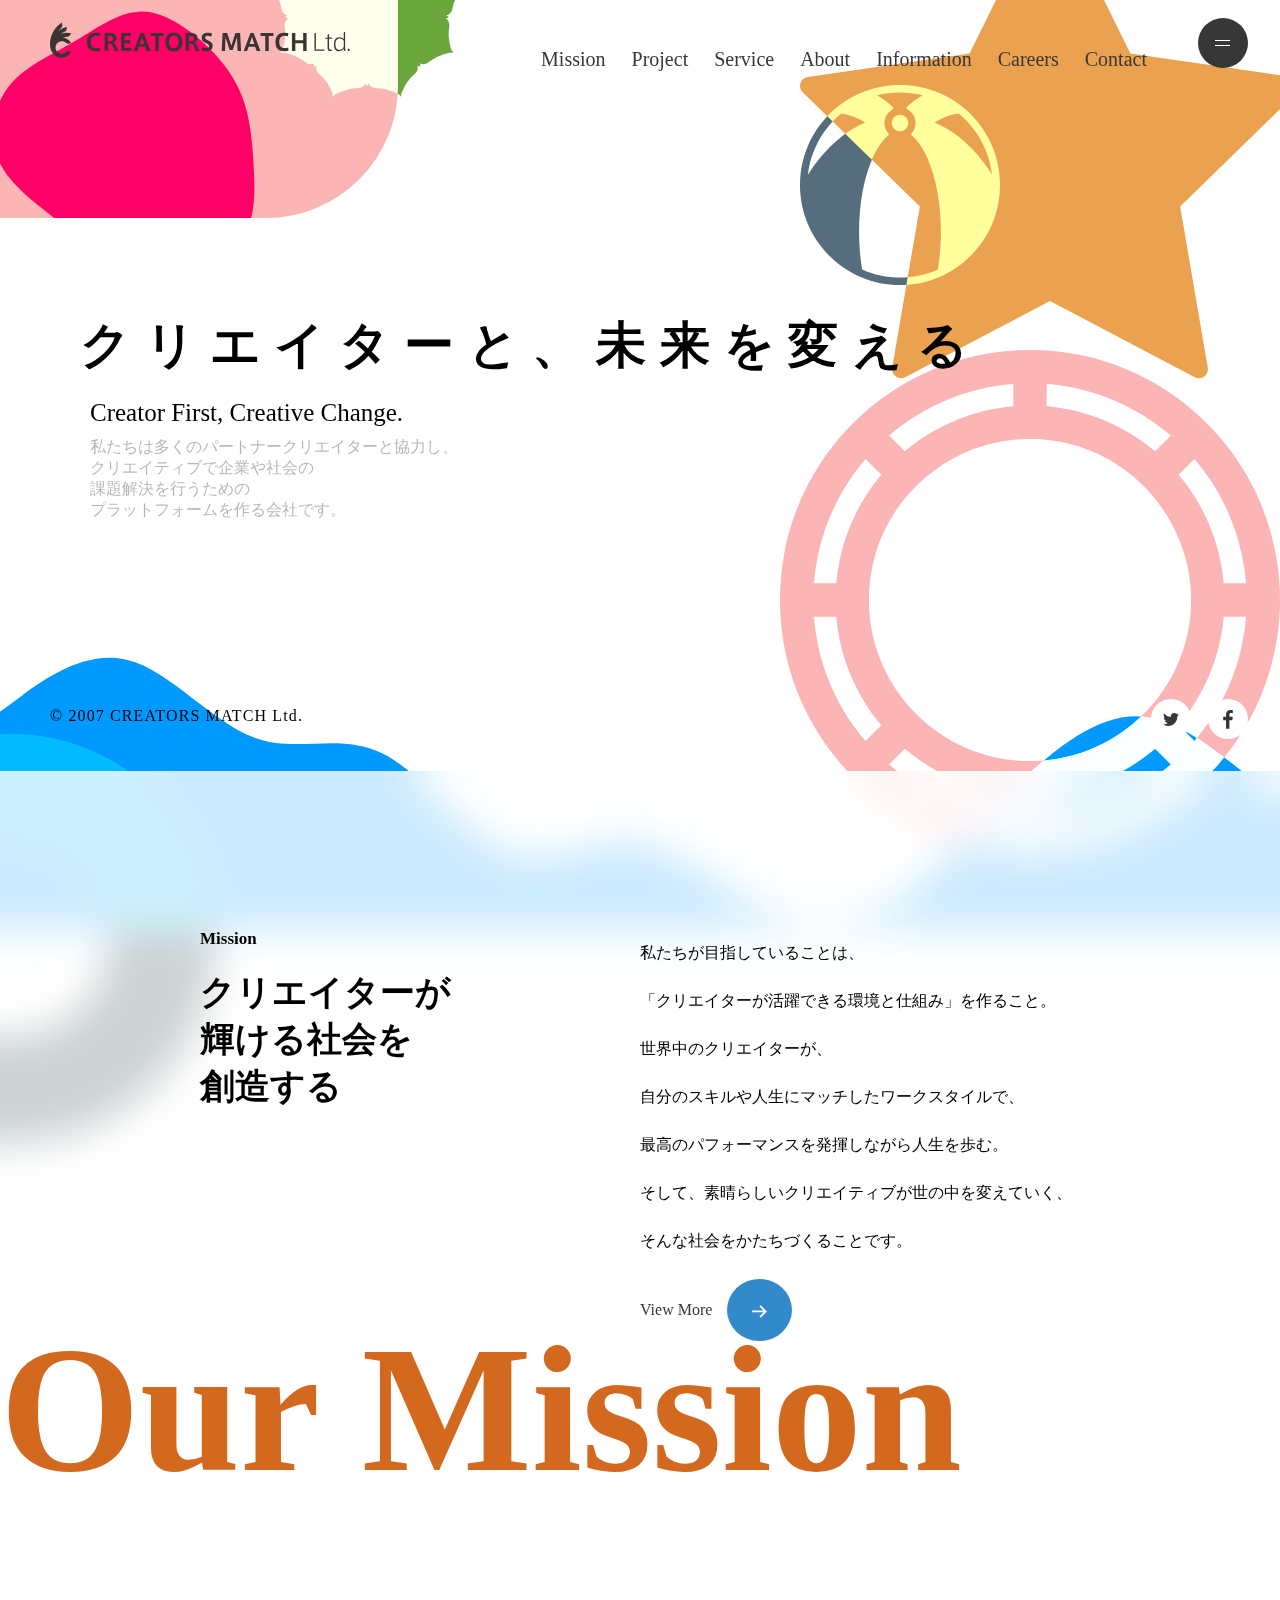
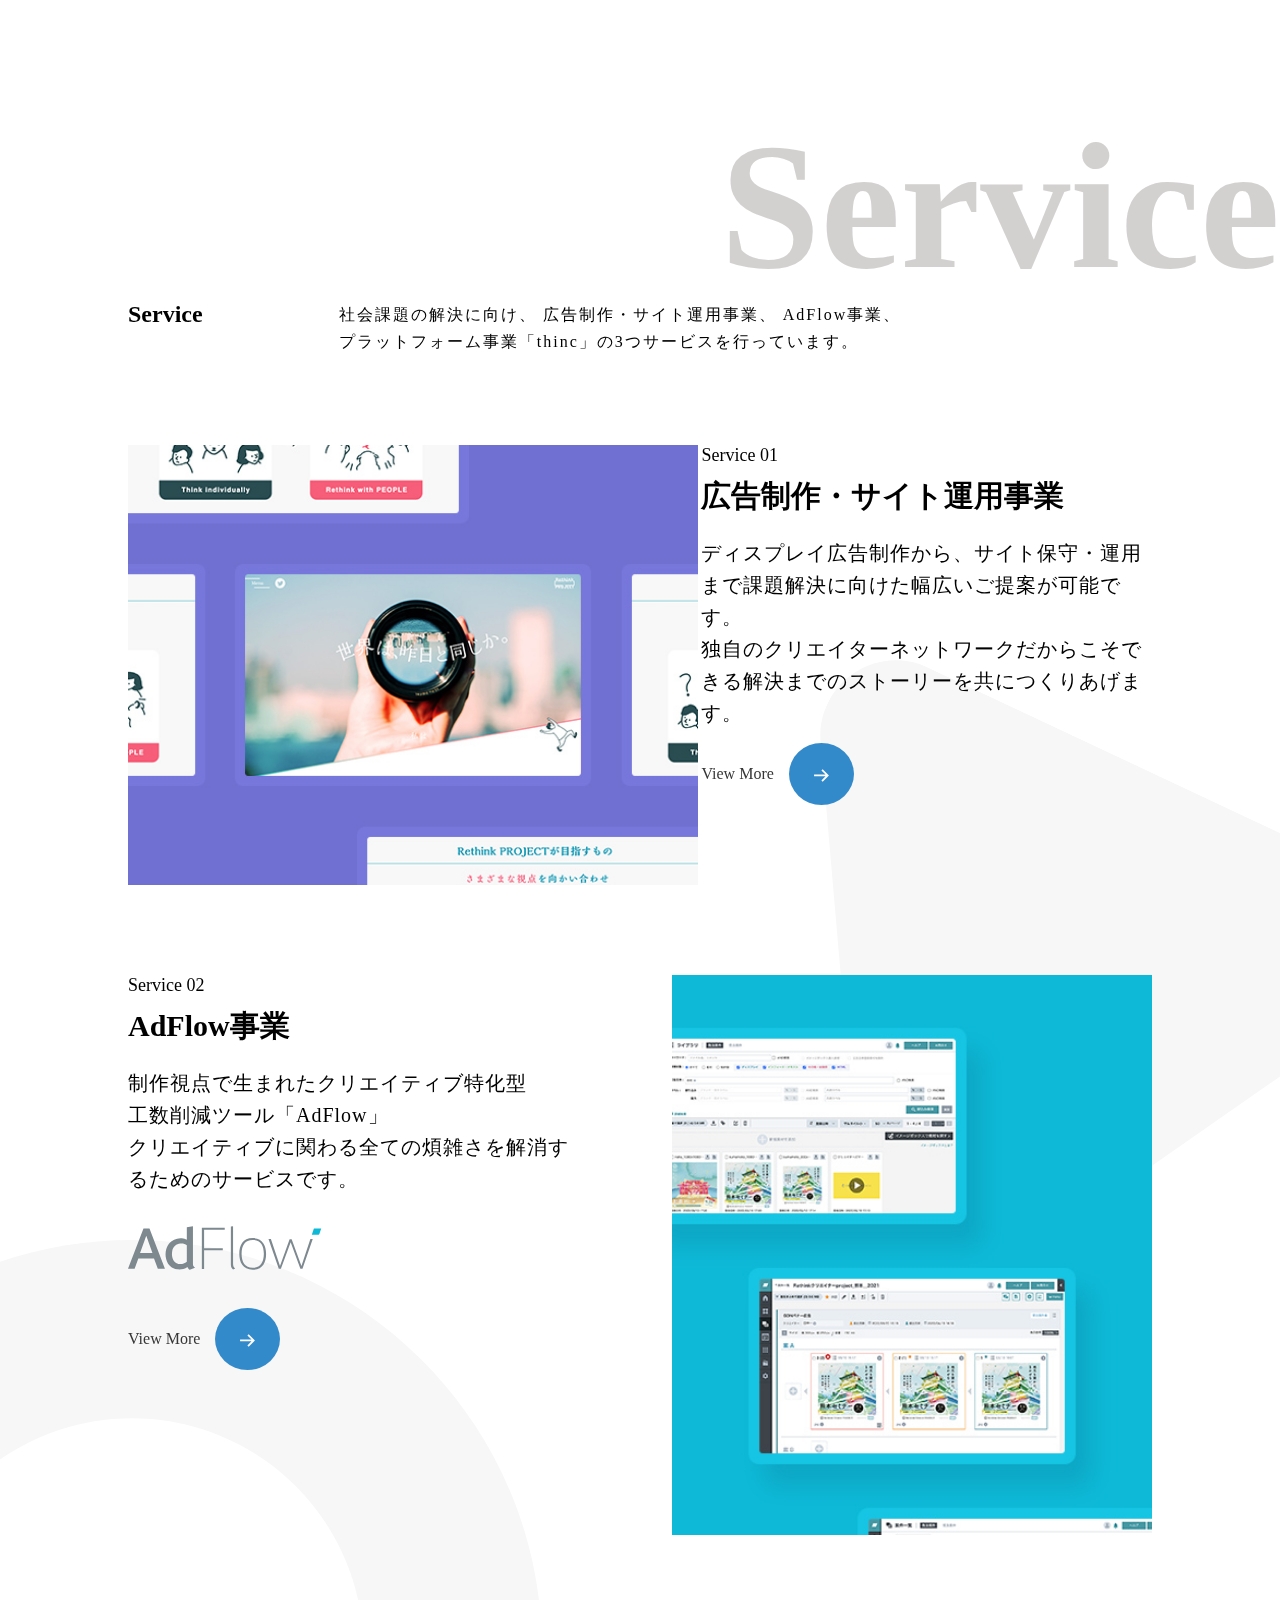
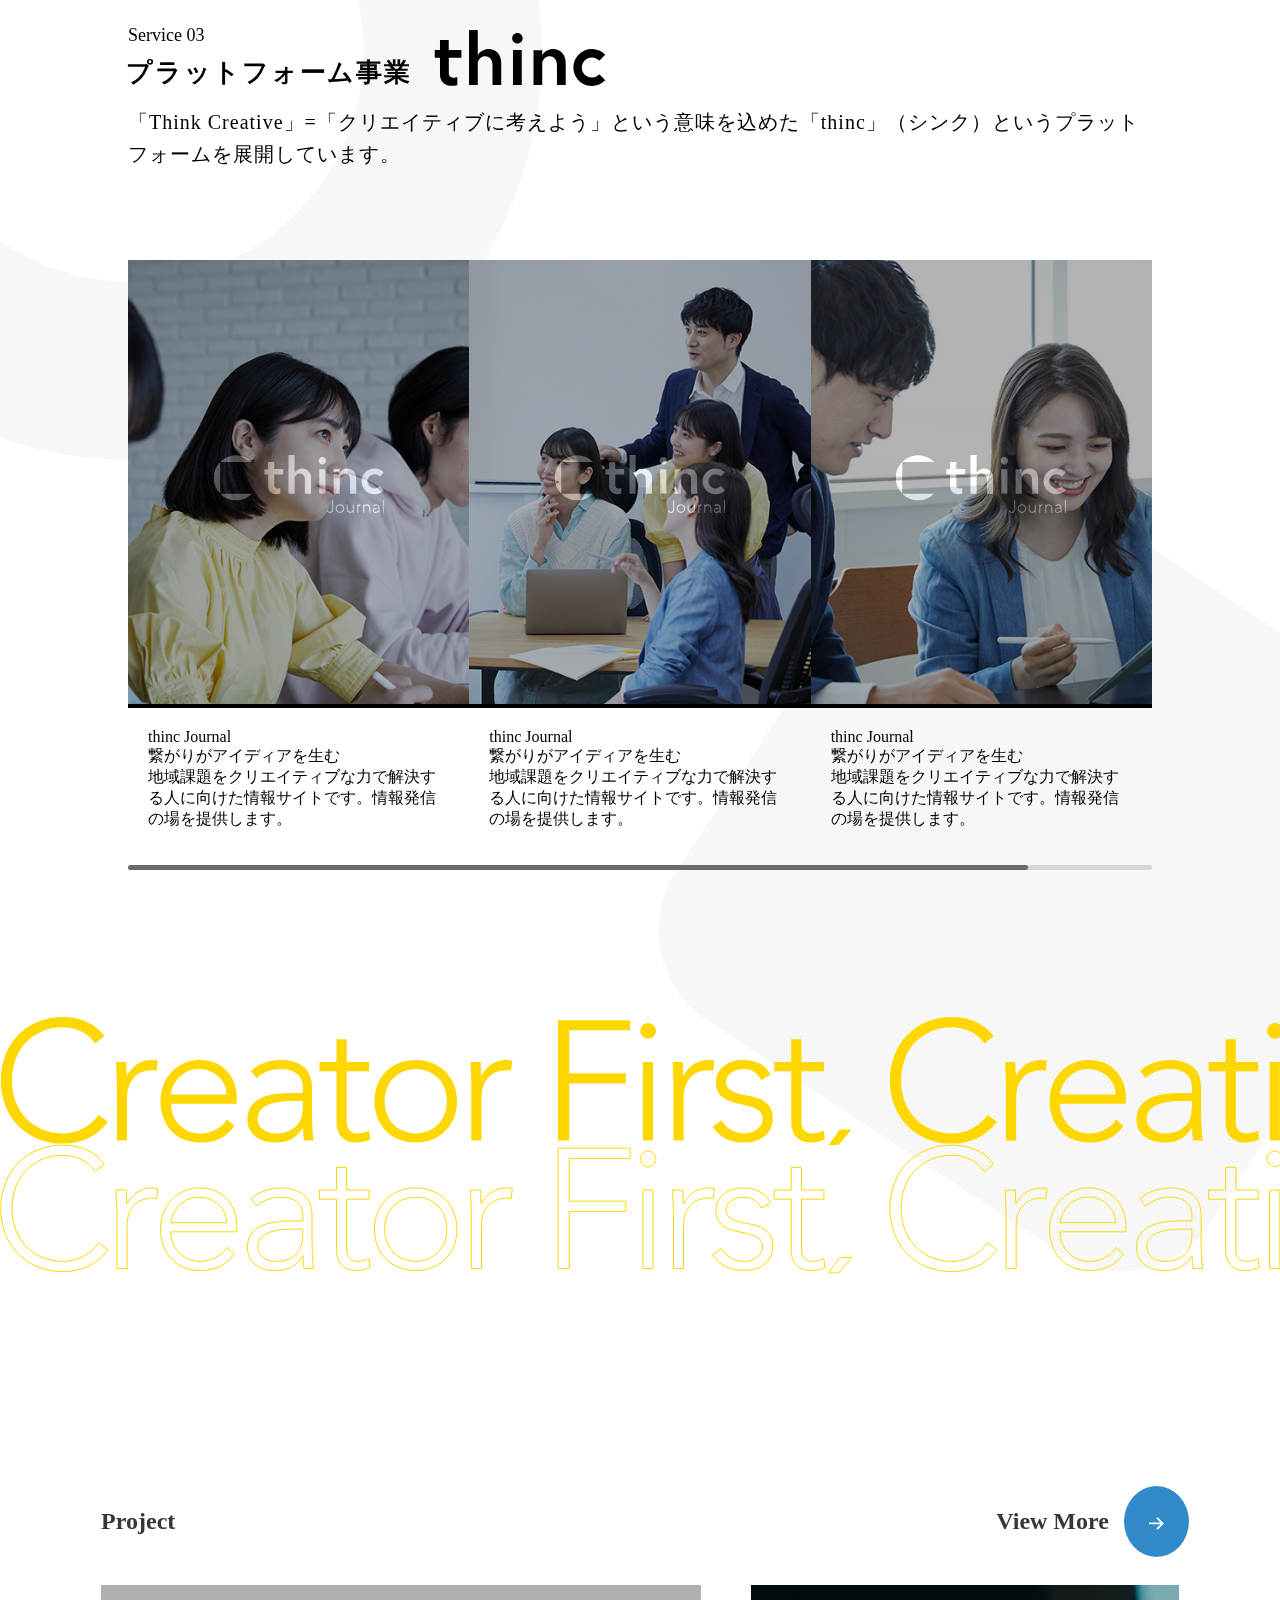
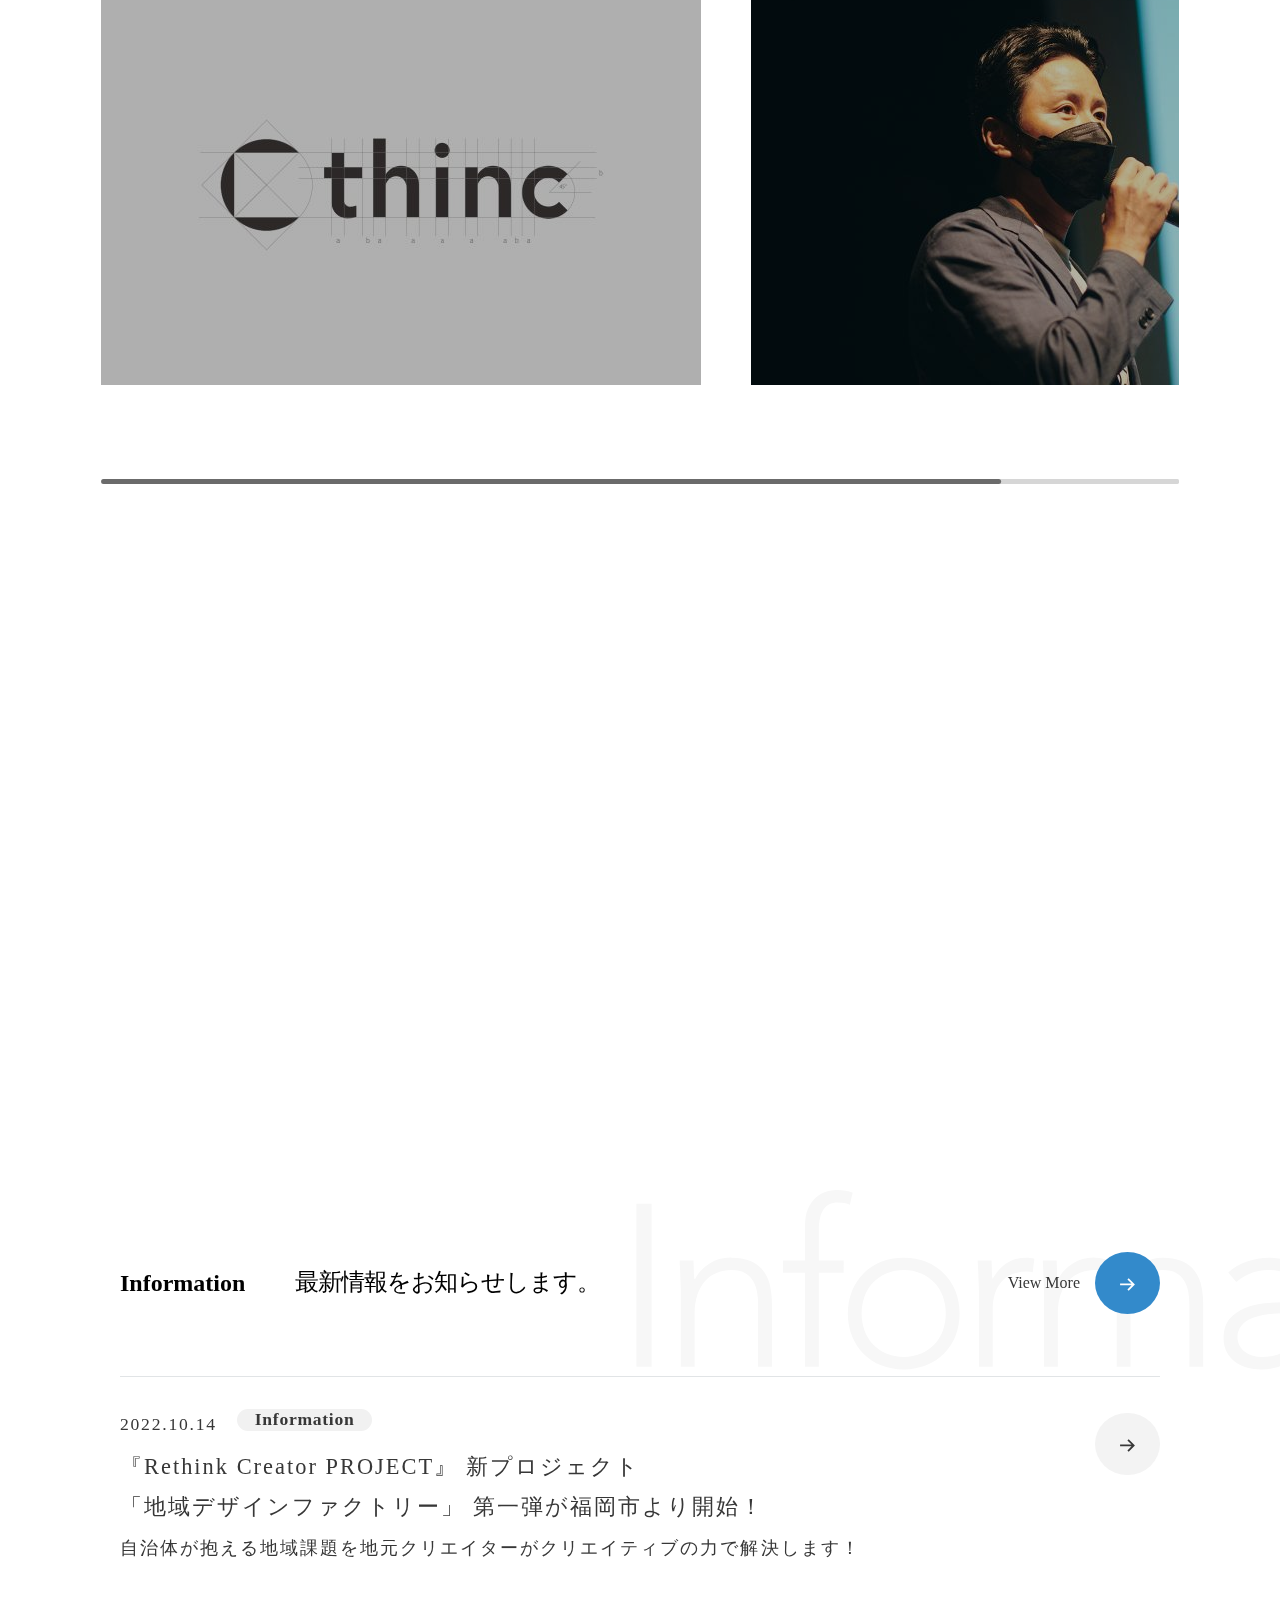
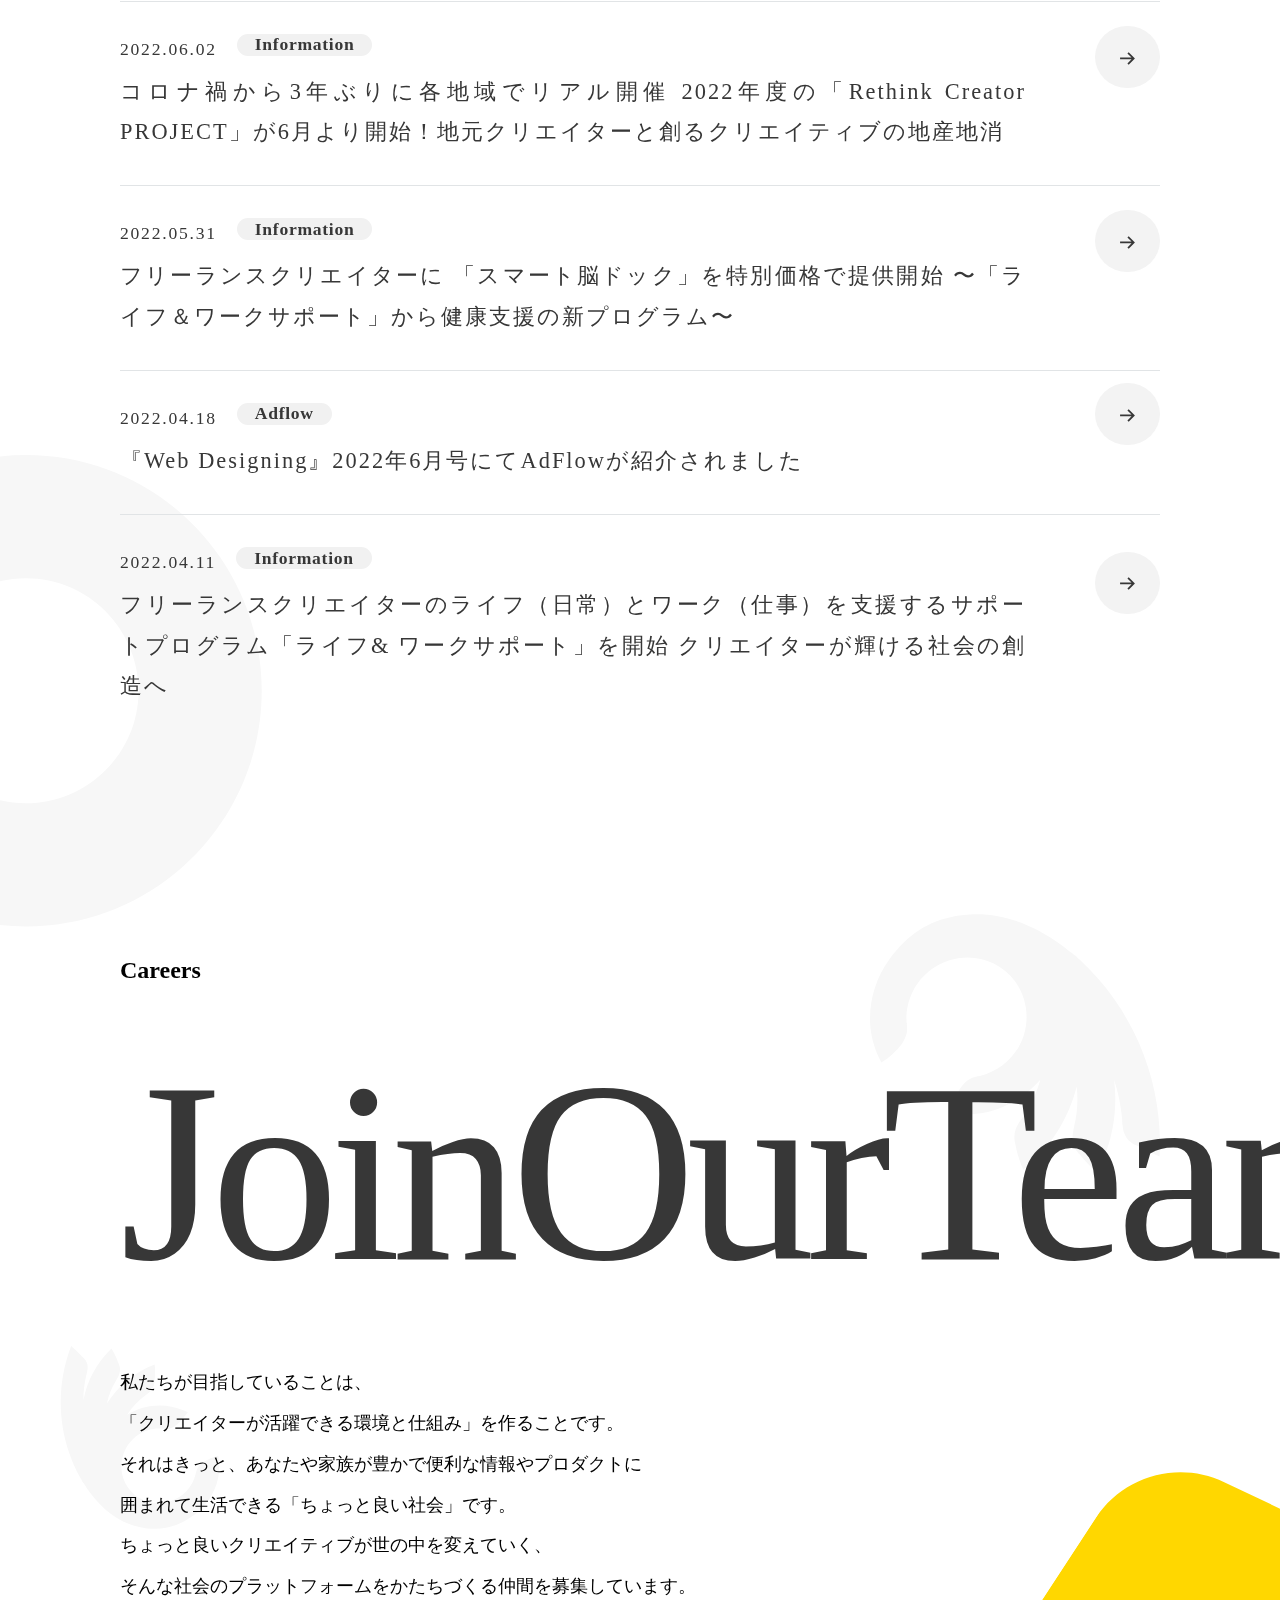
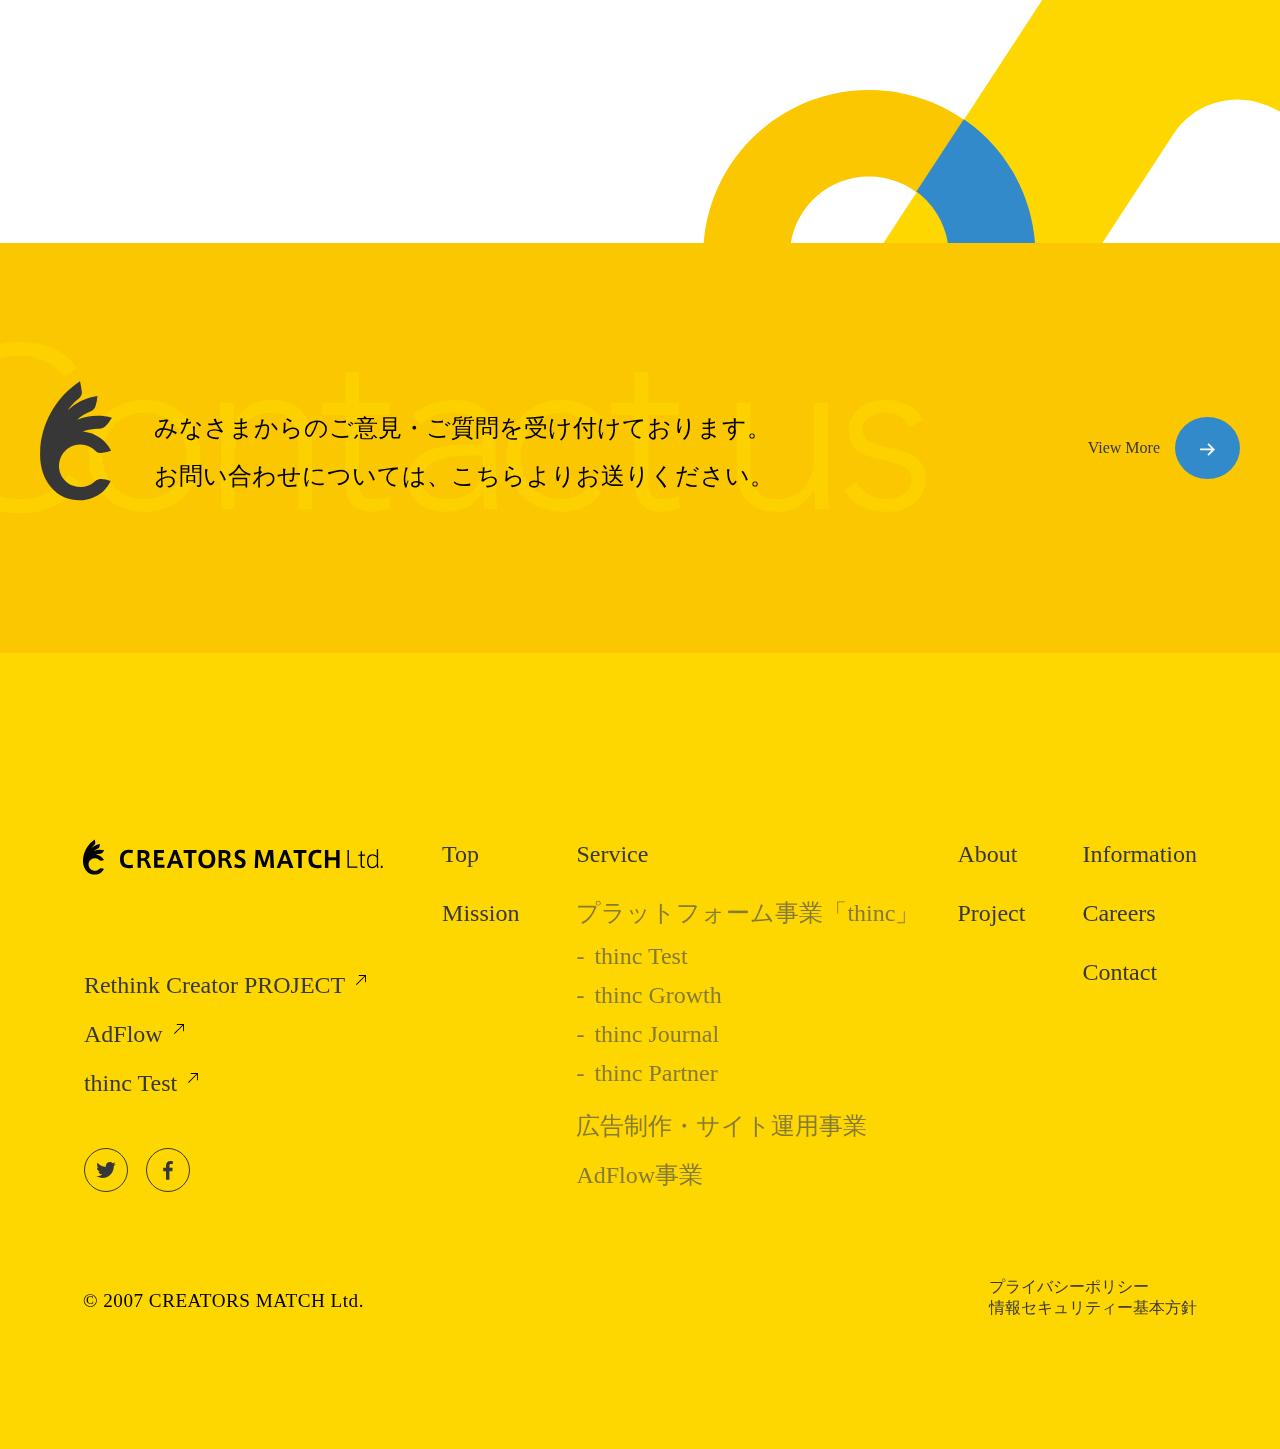
==== commit b03d3c99: "add mixcolorblend" ====
--- a/index.html
+++ b/index.html
@@ -359,12 +359,12 @@
         </svg>
       </div>
       <div class="shape-group shape-group-top-left">
-        <div class="shape shape-circle-gray">
+        <!--<div class="shape shape-circle-gray">
           <svg>
             <use href="#kv-shape-circle-gray" />
-            <!--<use href="#bubble"/>-->
+            <use href="#bubble"/>
           </svg>
-        </div>
+        </div>-->
         <div class="shape shape-circle-red">
           <svg>
             <!--<use href="#kv-shape-circle-red" />-->
@@ -384,16 +384,16 @@
             <!--<use href="#kv-shape-semicircle-blue" />-->
           </svg>
         </div>
-        <div class="shape shape-circle-ring-gray">
+        <!--<div class="shape shape-circle-ring-gray">
           <svg>
-            <use href="#kv-shape-circle-ring-gray" />
+            <use href="#kv-shape-circle-ring-gray"/>
           </svg>
-        </div>
+        </div>-->
       </div>
       <div class="shape shape-square-ring-green">
         <svg data-shape-el="square-green">
           <!--<use href="#kv-shape-square-ring-green"/>-->
-          <use href="#wheel" />
+          <use href="#wheel"/>
         </svg>
       </div>
       <div class="shape-group shape-group-top-right">
@@ -445,7 +445,7 @@
           <p class="copyright">
             <span>© 2007 CREATORS MATCH Ltd.</span>
           </p>
-          <div class="link-block-sns" data-hero-el="sns" data-hidden>
+          <div class="link-block-sns">
             <ul>
               <li class="btn-twitter">
                 <a href="http://twitter.com/share?url=http://c-m.co.jp/" target="_blank">
--- a/css/style.css
+++ b/css/style.css
@@ -320,7 +320,7 @@
   width: 200px;
   height: 200px;
   fill: #6aa63c;
-  mix-blend-mode: luminosity;
+  mix-blend-mode: color-dodge;
   transition:all .6s linear;
 }
 .shape-bg .shape-circle-purple svg {
@@ -453,14 +453,17 @@
  0%{
   top: 200px;
   right: 200px;
+
  }
  50%{
   top: 100px;
   right: 100px;
+ 
  }
  100%{
   top: 0px;
   right: 0px;
+
  }
 }
 .shape-bg .shape-circle-ring-blue.loaded svg {
@@ -489,11 +492,13 @@
 
 .shape-bg .shape-group-bottom-right {
   right: 0;
-  bottom: 0;
+  left: 0;
+  bottom: -30px;
   width: 100%;
   height: 120px;
   overflow: visible;
   transition: all 1s linear;
+  mix-blend-mode: plus-lighter;
   animation: shapegroupbottomright 2s;
   animation-timing-function: ease-in-out;
   -webkit-animation-timing-function: ease-in-out;
@@ -503,7 +508,7 @@
   bottom: -400px;
 }
 to{
-  bottom: 0;
+  bottom: -30px;
 }
 }
 .shape-bg .shape-group-bottom-right .shape-semicircle-blue {
@@ -524,23 +529,20 @@
 
 @keyframes semicircle-blue {
   0% {
-    top: 0px;
-    left: 0px;
+    bottom: -38px;
   }
 
   50% {
-    top: 0px;
-    left: -50px;
+    bottom: -80px;
   }
 
   100% {
-    top: 0px;
-    left: 0px;
+    bottom: -38px;
   }
 }
 
 .shape-bg .shape-group-bottom-right .shape-circle-ring-gray {
-  display: none;
+
   top: -11.466666666666667vw;
   left: 70.39999999999999vw;
   width: 52vw;
@@ -554,8 +556,8 @@
   width: 500px;
   height: 600px;
   transition: all 1s linear;
-  fill: #fd4df1;
-  mix-blend-mode: multiply;
+  fill: #fbb5b5;
+  mix-blend-mode: plus-lighter;
   animation: shapesquareringgreen 1s;
   animation-timing-function: ease-in-out;
   -webkit-animation-timing-function: ease-in-out;
@@ -627,6 +629,8 @@
   width: 500px;
   height: 500px;
   fill: #eaa250;
+  mix-blend-mode: plus-lighter;
+
 }
 
 .shape-bg .shape-group-top-right .shape-circle-ring-yellow svg {
@@ -654,10 +658,11 @@
 
 .shape-bg .shape-group-top-right .shape-square-ring-gray {
   top: 85px;
-  left: 130px;
+  left: 0px;
   width: 200px;
   height: 200px;
   fill: #566D7E;
+  mix-blend-mode: color-dodge;
 }
 
 .shape-bg .shape-group-top-right .shape-square-ring-gray svg {
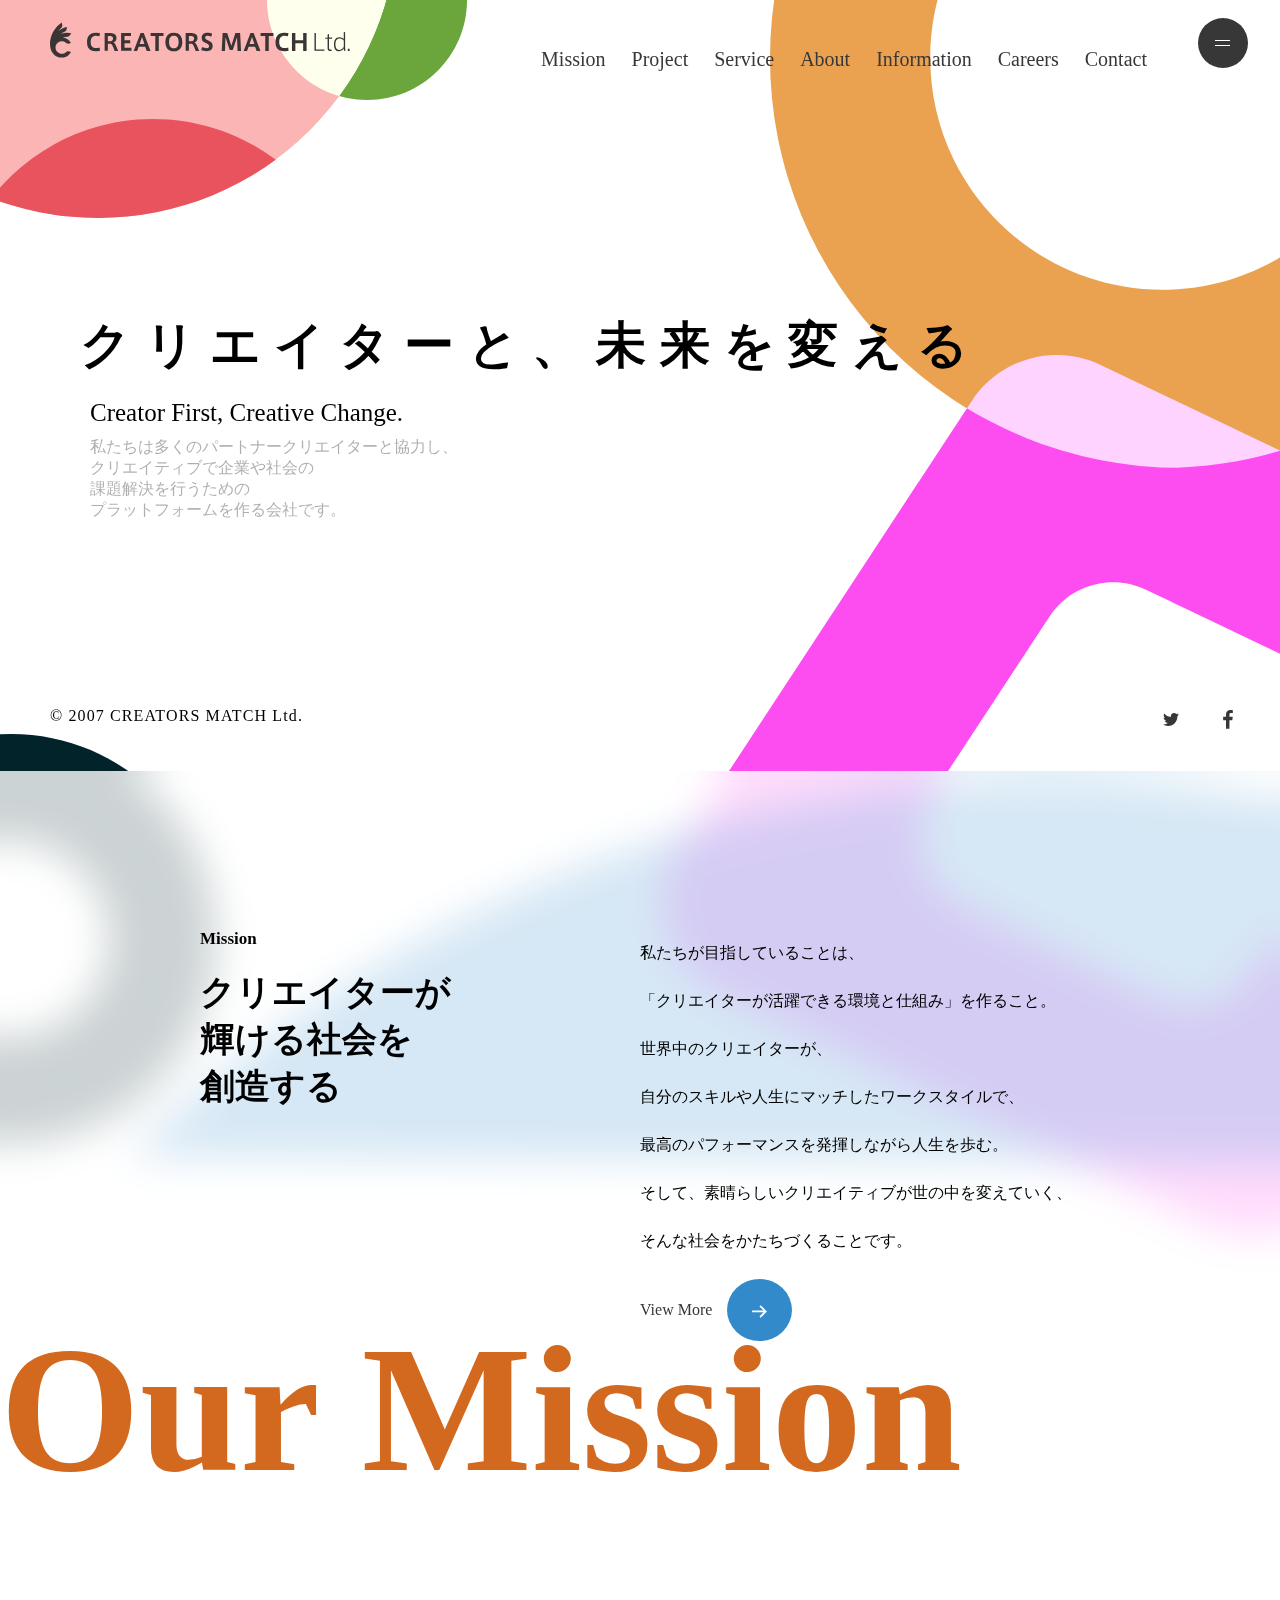
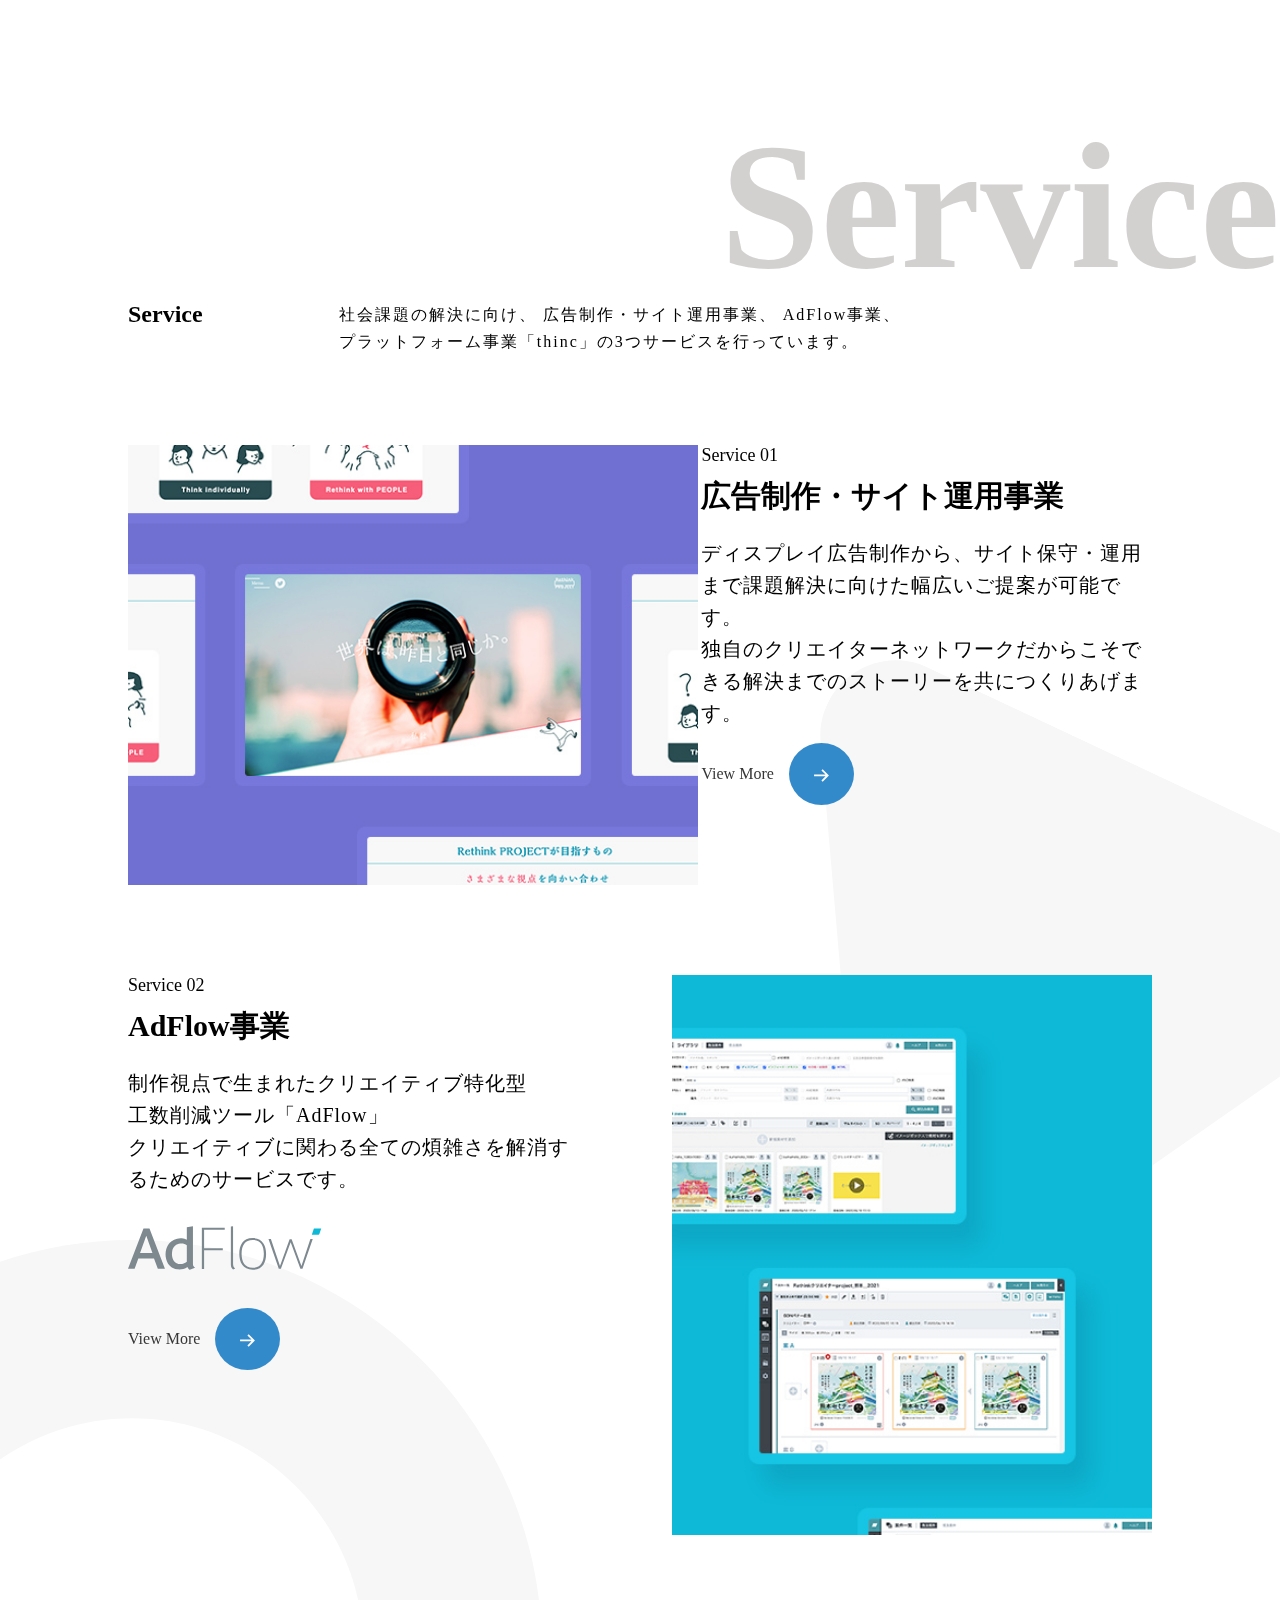
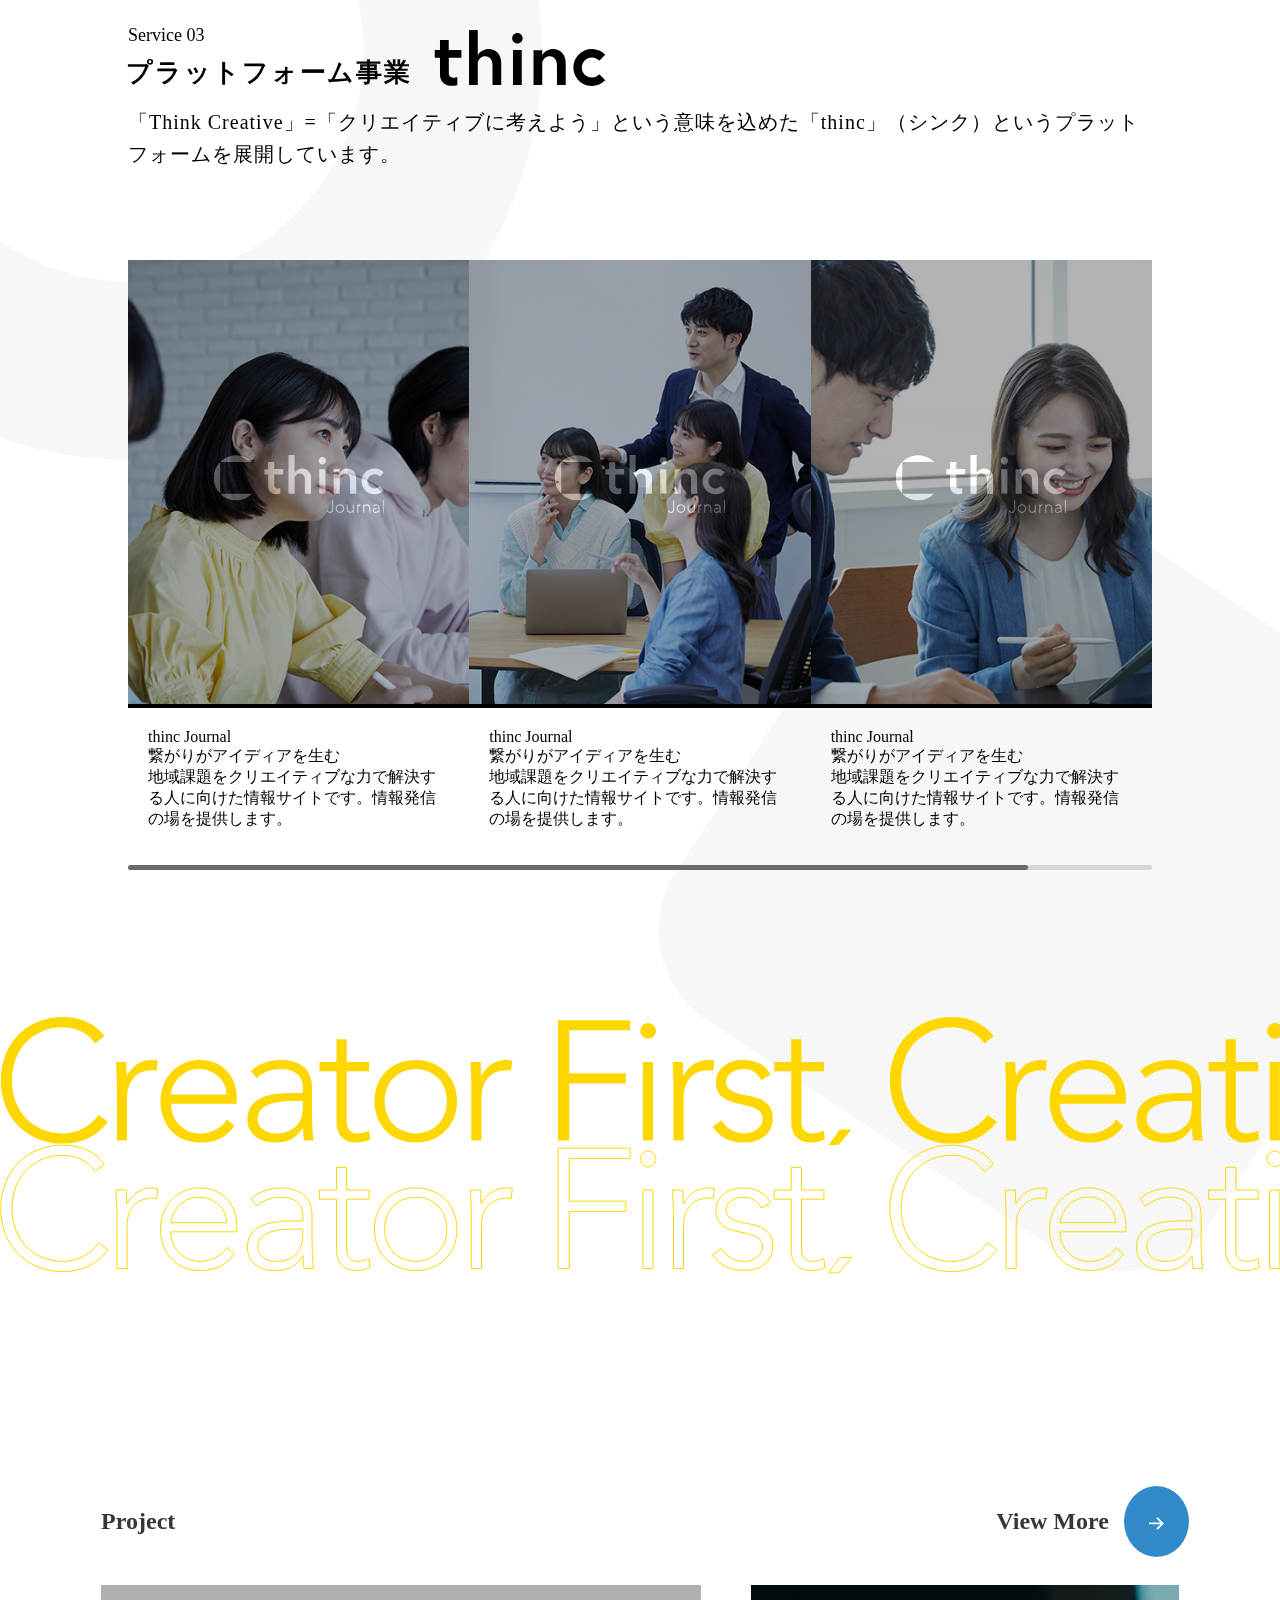
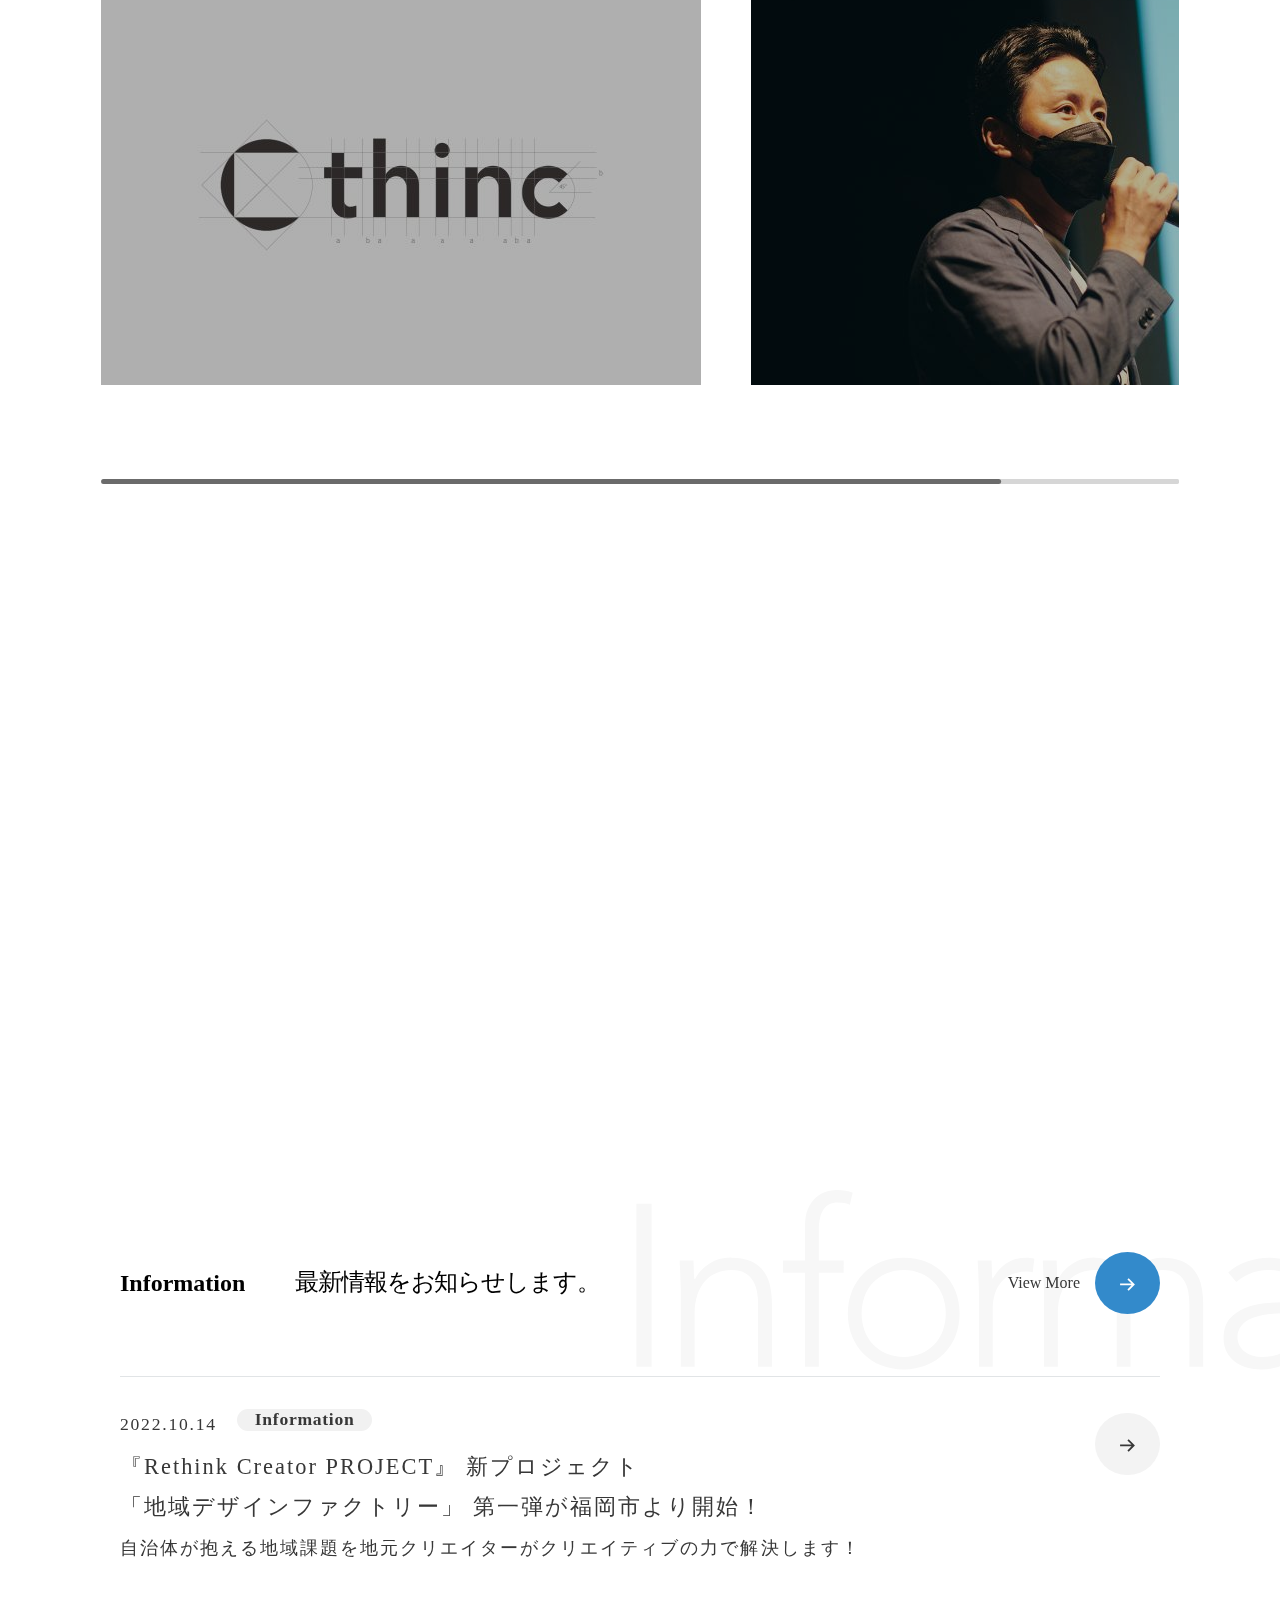
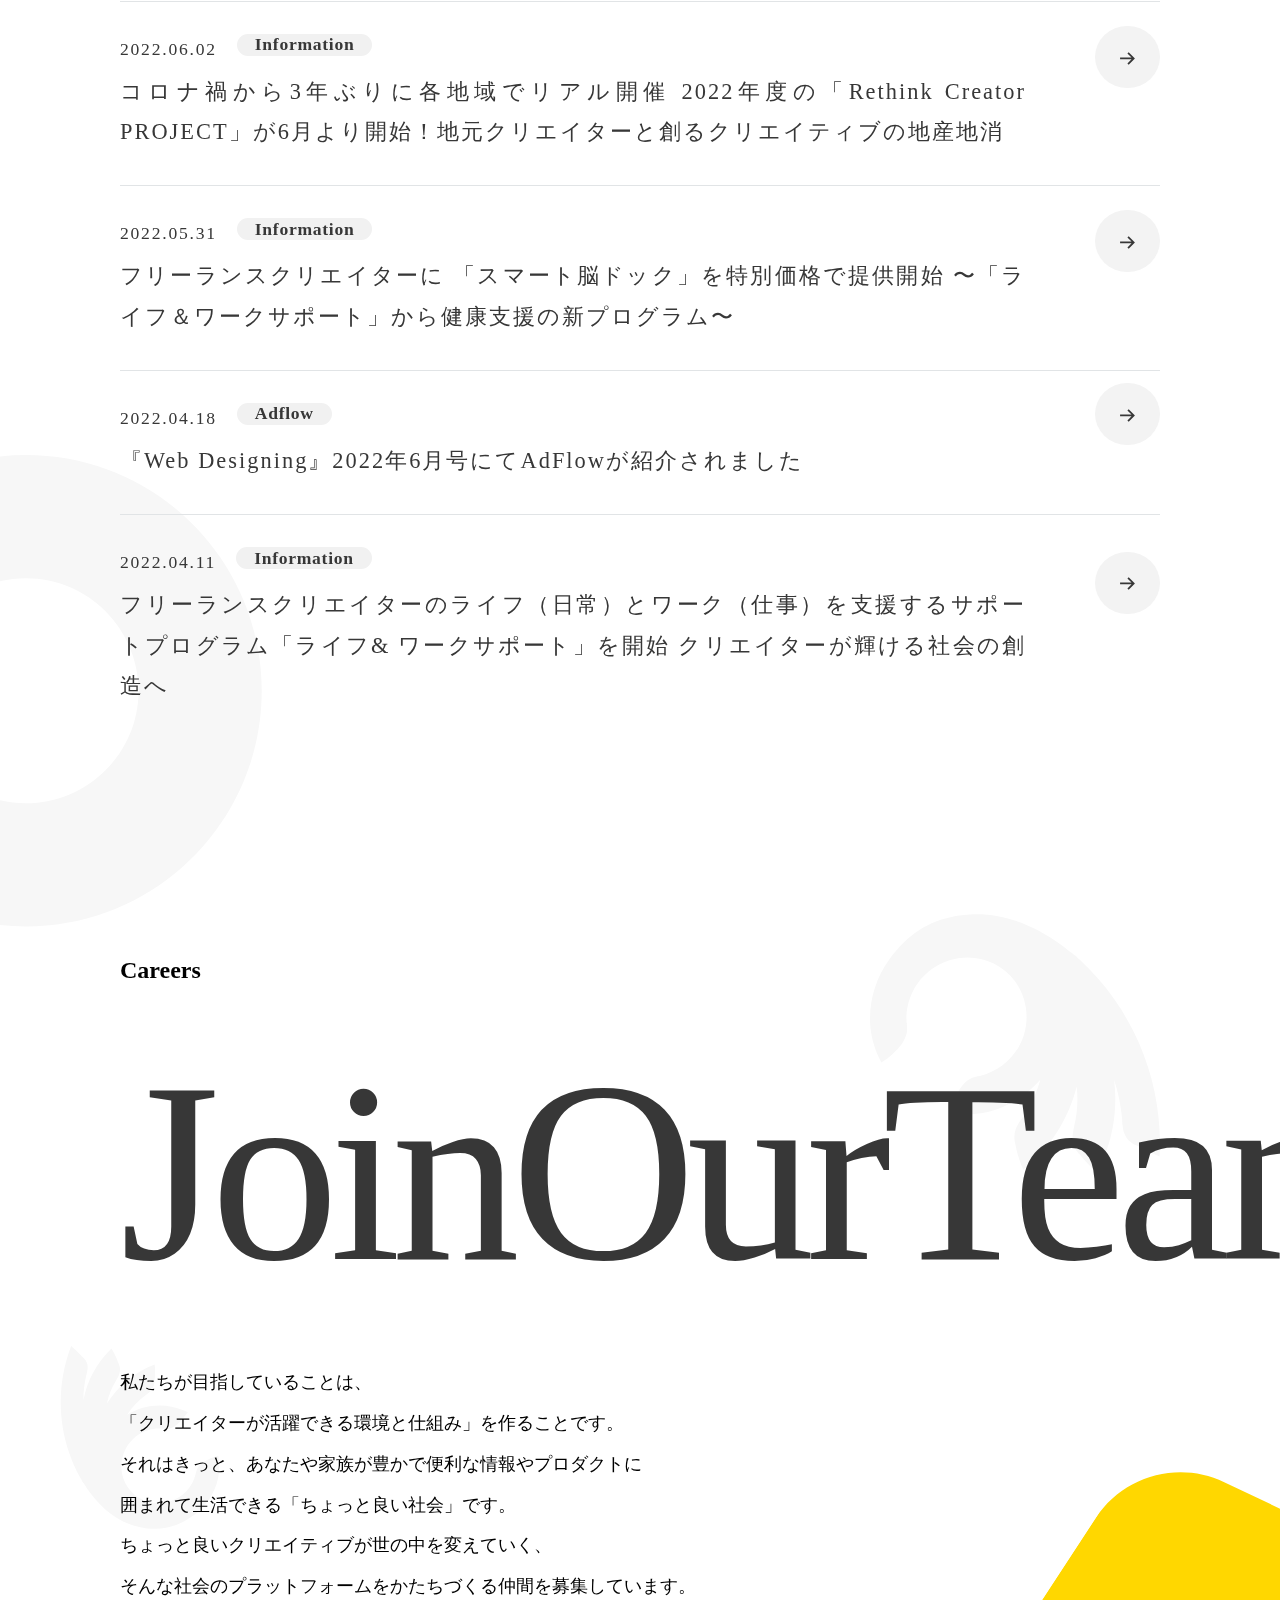
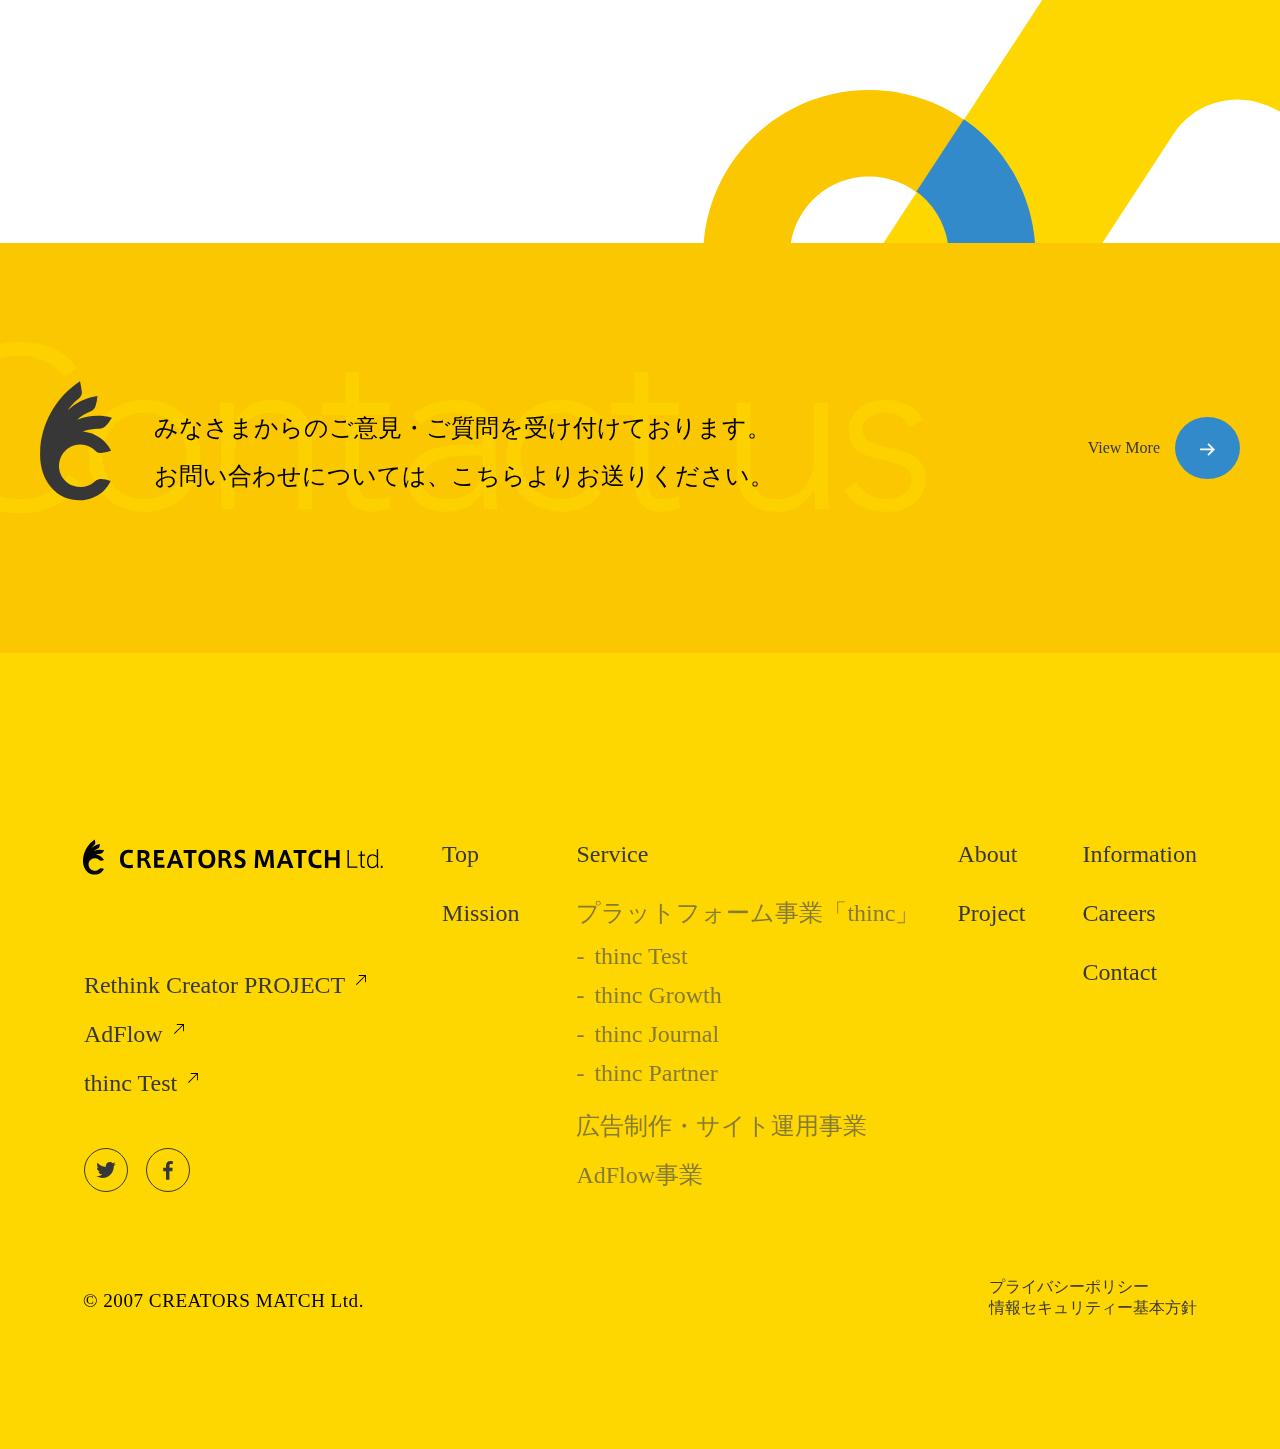
==== commit 7ea84274: "mix-color-blend&adjust-animation" ====
--- a/index.html
+++ b/index.html
@@ -16,18 +16,6 @@
 <body>
   <svg version="1.1" width="0" height="0">
     <defs>
-      <symbol id="flower" viewBox="0 0 1656.828 1632.926">
-        <path d="M1407.962,478.353c-2.621,7.582-8.744,11.706-11.716,18.267c3.827-0.896,22.471-3.096,25.353-0.367  c4.992,4.729-7.218,19.763-11.023,25.036c74.569-10.44,54.996,63.944,177.271,150.16c1.128,0.795,23.802,17.698,33.508,21.159  c4.054,1.445,20.888-0.33,18.766,6.387c-1.153,3.651-6.75,4.345-10.417,6.873c-22.396,15.441-79.81,101.924-92.674,177.656  c-7.341,43.216-36.215,60.775-51.825,58.352c3.723,3.436,18.552,11.45,19.38,16.4c0.839,5.019-2.326,3.641-5.597,5.439  c-5.813,3.195-13.106,4.8-19.363,7.091c20.614,3.251,30.966,33.328,31.226,50.923c0.538,36.377-15.207,60.817,3.98,160.929  c3.182,16.604,7.903,37.396,15.786,52.444c2.381,4.546,13.596,13.909,11.359,17.992c-2.14,3.905-21.37-1.812-28.928-0.517  c-65.057,11.147-138.234,49.735-166.293,73.904c-23.771,20.475-51.634,31.344-80.619,13.632c2.17,7.517,9.433,25.74-0.343,27.044  c-4.251,0.567-17.45-5.905-20.487-8.284c1.17-0.634,3.841,27.357,3.05,31.56c-8.515,45.226-56.304,42.2-115.072,156.569  c-22.617,44.015-22.848,49.549-21.717,60.86c-0.021-0.213,1.664,4.403,1.748,4.174c-4.438,12.152-11.808-6.629-16.144-10.102  c-12.397-9.931-30.236-16.603-44.784-22.643c-57.196-23.749-91.194-30.72-144.366-32.703c-26.083-0.973-59.116-11.331-64.782-41.115  c-6.076,0-7.132,23.79-16.29,21.049c-6.047-1.81-8.98-16.106-13.05-20.589c-1.724,25.361-35.228,37.927-56.182,40.227  c-23.137,2.541-11.699-3.252-66.375,6.709c-62.831,11.446-122.933,41.975-132.036,49.852c-2.647,2.291-7.849,13.049-10.185,13.467  c-6.87,1.228-4.616-6.27-4.301-9.156c2.952-27.055-45.084-114.547-97.484-164.351c-9.158-8.704-20.132-16.227-27.497-26.631  c-8.855-12.51-21.111-44.975-6.749-56.736c-7.066,0-13.981,7.728-20.981,7.571c-6.649-0.149-6.137-1.735-5.475-7.82  c0.432-3.967,2.04-15.74,4.476-18.741c-43.729,26.615-77.387-12.347-100.812-28.384c-26.441-18.101-56.746-30.652-86.591-42.153  c-65.363-25.187-74.851-14.964-83.865-15.183c-2.701-0.065-5.045,1.007-6.095-2.919c-1.219-4.557,1.319-1.589,2.83-3.929  c13.93-21.584,9.425-8.653,17.541-37.364c31.084-109.967,11.177-162.675,11.686-183.941c0.565-23.624,9.3-44.908,30.918-55.654  c-5.453-2.661-18.591-3.917-22.387-8.515c-5.918-7.17,14.038-14.94,17.867-20.715c-25.207,3.473-42.717-25.65-49.74-45.335  c-6.143-17.218-9.104-69.817-61.121-149.231c-8.468-12.928-17.055-27.988-28.643-38.349c-4.117-3.682-19.46-5.485-15.199-12.576  c1.622-2.698,4.85-1.247,8.302-1.393c24.922-1.053,96.652-67.094,116.204-88.869c15.878-17.685,26.974-36.972,40.478-56.26  c12.566-17.947,40.356-39.054,63.848-27.874c-0.102-6.022-14.879-16.357-13.07-22.52c2.115-7.203,21.303-1.573,26.84-3.31  c-44.816-62.324,25.357-66.619,41.429-224.997c1.359-13.395,3.786-27.028,2.034-40.457c-0.668-5.12-12.368-24.911-0.013-21.815  c0.827,0.207,5.156,4.825,6.885,5.848c14.457,8.556,90.353,12.618,140.316,5.541c62.535-8.858,94.482-42.17,137.547,1.92  c-0.659-3.828,0.765-19.754,3.35-23.12c5.308-6.911,19.092,8.043,23.65,13.47c-6.1-21.57,13.703-45.05,31.354-54.7  c22.093-12.079,45.898-19.803,67.733-32.579c26.275-15.374,104.233-73.731,109.277-99.263c0.73-3.696,0.219-7.59,4.002-9.112  c5.57-2.241,5.632,8.31,7.033,11.985c3.416,8.96,58.311,80.527,162.36,122.437c21.126,8.509,53.496,33.866,44.789,60.832  c5.957-4.411,18.028-21.27,23.618-12.663c2.274,3.501,1.027,21.099,4.272,22.113c8.872-18.375,34.06-22.545,51.849-21.375  c16.975,1.117,32.794,9.43,49.386,13.466c57.73,14.042,149.671,13.795,174.26,1.827c2.768-1.347,8.448-8,11.086-7.256  c6.356,1.793,1.622,5.239,0.706,7.818c-12.531,35.284,6.625,123.59,28.554,175.944c4.516,10.781,10.711,20.303,16.144,30.497  c6.071,11.39,6.904,23.065,9.752,35.268C1412.733,463.898,1410.089,472.2,1407.962,478.353z" />
-      </symbol>
-      <symbol id="bubble" viewBox="0 0 200 200">
-        <path fill="#FF0066" d="M39.4,-64C50.8,-53.9,59.6,-42.6,64.7,-30C69.8,-17.4,71.2,-3.5,72.2,12.5C73.2,28.4,73.8,46.4,65.7,58.3C57.5,70.1,40.7,75.8,24.7,77.3C8.7,78.8,-6.4,76.3,-19.2,70.3C-32,64.3,-42.3,55,-54.7,45C-67.1,35,-81.5,24.4,-87.4,10.1C-93.3,-4.2,-90.7,-22.2,-81.3,-34.7C-71.8,-47.2,-55.6,-54.3,-40.9,-62.8C-26.3,-71.4,-13.1,-81.4,0.4,-82.1C14,-82.7,28,-74,39.4,-64Z" transform="translate(100 100)" />
-      </symbol>
-      <symbol id="squircley" viewBox="0 0 200 200">
-        <path d="M 0, 75 C 0, 19.5 19.5, 0 75, 0 S 150, 19.5 150, 75 130.5, 150 75, 150 0, 130.5 0, 75" fill="#FADB5F" />
-      </symbol>
-      <symbol id="wave" viewBox="0 0 1440 320">
-        <path fill="#0099ff" d="M0,96L21.8,80C43.6,64,87,32,131,42.7C174.5,53,218,107,262,122.7C305.5,139,349,117,393,138.7C436.4,160,480,224,524,240C567.3,256,611,224,655,229.3C698.2,235,742,277,785,298.7C829.1,320,873,320,916,293.3C960,267,1004,213,1047,170.7C1090.9,128,1135,96,1178,101.3C1221.8,107,1265,149,1309,181.3C1352.7,213,1396,235,1418,245.3L1440,256L1440,320L1418.2,320C1396.4,320,1353,320,1309,320C1265.5,320,1222,320,1178,320C1134.5,320,1091,320,1047,320C1003.6,320,960,320,916,320C872.7,320,829,320,785,320C741.8,320,698,320,655,320C610.9,320,567,320,524,320C480,320,436,320,393,320C349.1,320,305,320,262,320C218.2,320,175,320,131,320C87.3,320,44,320,22,320L0,320Z"></path>
-      </symbol>
       <symbol id="logo" viewBox="0 0 612 72">
         <path d="M75.54,40.45c0-9.7,3.6-19.2,18.2-19.2,2.9,0,6.1,.5,8.2,1l-1.1,6.3c-2-.7-4.5-1.1-7-1.1-7.4,0-10.8,4.7-10.8,13.1,0,7.9,4,12,11,12,2.2,0,5.4-.5,7.3-1.1l.7,6.4c-2,.6-5.2,1-8.3,1-14.4,0-18.2-8.8-18.2-18.4h0Zm52.4,8.4c-1.7-3.8-3-5-5.6-5h-4.3v14.3h-6.6V21.95h9c8.4,0,15.2,1.5,15.2,10.1,0,5.1-2.5,7.8-6.1,9,1.9,.8,3.1,2.4,3.8,3.9,1.4,2.8,4.4,9.4,5.9,13.3h-7.5c-.8-2.5-2.5-6.7-3.8-9.4Zm.7-16c0-4.2-3.3-5-7.6-5h-3v10.5h6.1c2.7-.4,4.5-2.4,4.5-5.5Zm23.4,3.9h11.6v5.8h-11.6v9.5h14.2v6.1h-21.2V21.95h20.2v6.1h-13.2v8.7Zm32.7-14.8h6.5l13.9,36.3h-7.8l-3.2-8.7h-13.2l-3.1,8.7h-7.1l14-36.3Zm7.9,22.1l-4.9-14.4-5,14.4h9.9Zm22.2,14.2V28.05h-9.6v-6.1h26.3v6.1h-9.6v30.2h-7.1Zm20.6-18.3c0-8.8,3.9-18.9,17.2-18.9s17.3,10.1,17.3,18.9-3.8,19.2-17.2,19.2-17.3-9.6-17.3-19.2Zm7.5,0c0,9.6,4.2,13,9.7,13s9.8-3.5,9.8-13c0-9-3.7-12.7-9.7-12.7s-9.8,3.6-9.8,12.7Zm50.4,8.9c-1.7-3.8-3-5-5.6-5h-4.4v14.3h-6.6V21.95h9c8.4,0,15.2,1.5,15.2,10.1,0,5.1-2.5,7.8-6.1,9,1.9,.8,3.1,2.4,3.8,3.9,1.4,2.8,4.3,9.4,5.9,13.3h-7.5c-.7-2.5-2.5-6.7-3.7-9.4h0Zm.7-16c0-4.2-3.3-5-7.6-5h-3.1v10.5h6.1c2.8-.4,4.6-2.4,4.6-5.5Zm34.9-3.6c-2.2-1-5-1.8-7.2-1.8s-5.3,.6-5.3,4.1c0,2.3,2.5,3.5,5.6,5,5.2,2.5,9.8,4.9,9.8,11.4,0,8.4-5.7,10.9-11.7,10.9-4.1,0-9.1-1-11.6-2.2l1.7-6.4c2.7,1.3,6.5,2.4,9.5,2.4,2.2,0,4.9-.9,4.9-4.3,0-2.5-2-4.1-6.6-6.1-5.1-2.2-8.6-4.3-8.6-10.3,0-8.5,6.9-10.5,11.5-10.5,4.1,0,7.7,.9,9.8,1.8l-1.8,6Zm43.9,27.4h-6.2l-8.7-26.2-1,27.8h-6.7l1.9-36.3h9.3l8.5,25.8,8.3-25.8h9.6l1.9,36.3h-7.1l-1.1-27.8-8.7,26.2Zm36.1-34.7h6.5l13.9,36.3h-7.8l-3.2-8.7h-13.2l-3.1,8.7h-7l13.9-36.3Zm8,22.1l-4.9-14.4-5,14.4h9.9Zm22.2,14.2V28.05h-9.6v-6.1h26.3v6.1h-9.6v30.2h-7.1Zm20.9-17.8c0-9.7,3.6-19.2,18.2-19.2,2.9,0,6.1,.5,8.2,1l-1.1,6.3c-2-.7-4.5-1.1-6.9-1.1-7.4,0-10.8,4.7-10.8,13.1,0,7.9,4,12,11,12,2.2,0,5.4-.5,7.3-1.1l.7,6.4c-2,.6-5.2,1-8.3,1-14.5,0-18.3-8.8-18.3-18.4h0Zm40.5,17.8h-7V21.95h7v14.7h15.9v-14.7h7V58.25h-7v-15.5h-15.9v15.5Zm42-2.7h17.4v2.6h-20.4V21.95h2.9V55.55h.1Zm32.1,.5v2.2l-1.8,.1c-4.2,.3-6.6-1.2-6.6-6.2v-18.5h-4.8v-2.4h4.8v-6.7l2.9-.7v7.3h6.4v2.4h-6.4v17.8c0,3.5,1,4.5,4.1,4.5h1.4v.2Zm15,2.7c-5.9,0-10.3-3.9-10.3-13.3,0-7.8,2.6-15,11.2-15,3.4,0,6.9,1.6,8.7,3.8v-14l2.8-.5v30.8c0,2.4,.2,5.4,1,7.3l-2.6,.5c-.7-1.5-1-3.4-1.1-5-1,2-4,5.4-9.7,5.4h0Zm9.7-18.5c0-1,0-2.4-.2-3.2-1.3-1.8-4.2-4.1-8.2-4.1-6,0-8.7,4.5-8.7,12.4,0,6.2,2.3,10.9,7.9,10.9s8.2-3.9,9-5.8c.1-.8,.2-2.1,.2-3.1v-7.1Zm11.8,18h-3.6v-4.2h3.6v4.2Zm-574.4,.8c-1.2,0-2,.3-2.7,.7-.4,.2-.9,.7-1.4,1.1,0,0-.1,0-.1,.1l-.1,.1c-3.3,2.8-7.8,3.9-12.2,2.5-6.8-2.1-10.5-9.4-8.4-16.1s9.4-10.5,16.1-8.4c1.7,.5,3.2,1.4,4.5,2.5,.2,.1,.3,.3,.5,.4,.4,.4,.8,.7,1.2,.9,.7,.4,1.5,.6,2.7,.7,1.6,0,3.8-.5,6-1.3-.9-1.8-2-3.4-3.4-4.9-3.7-4-8.6-6.3-13.7-6.6,2.9-1.1,5.9-1.6,9-1.6,.7,0,1.6,0,2.5-.3s1.6-.8,2.5-1.7,2.1-2.5,3.6-4.7c-7.2-2-14.5-1.4-21,1.2,2.1-1.9,4.6-3.5,7.2-4.6h.1l.6-.3c1.1-.5,1.7-.8,2.1-1.3,.7-.8,1.1-1.6,1.4-2.8,.4-1.7,.7-3.4,1-5.1-6.7,1-13,4-18,8.6,1.7-2.3,3.6-4.4,5.6-6.3v-.1c.3-.3,.6-.5,.8-.8,.6-.6,1.1-1,1.6-2.1,.4-1,.4-2,.2-3.3-.2-1.7-.5-3.5-.9-5.5C11.34,8.45,2.14,22.35,.24,38.75c0,.4-.1,.7-.1,1.1v.3c0,.5-.1,1-.1,1.5-.3,7.4,1.2,15.4,5.8,21.4,5.4,7,11.8,8.9,18.3,8.9,5,0,10.1-1.8,14-5.4,2-1.8,3.5-3.9,4.6-6.2-2.2-.8-4.4-1.4-6-1.3Z" />
       </symbol>
@@ -147,112 +135,6 @@
       </symbol>
       <symbol id="icon-facebook" viewBox="0 0 26 50">
         <path d="M16.77,49.24V26.81h7.57l1.13-8.78h-8.7v-5.59c0-2.54,.71-4.26,4.35-4.26h4.65V.34C23.53,.11,21.28,0,19.02,0,12.34,0,7.77,4.08,7.77,11.57v6.46H.23v8.78H7.77v22.43h9Z" />
-      </symbol>
-      <symbol id="wheel" viewBox="0 0 512 512">
-        <g>
-          <g>
-            <path d="M437.019,74.981C388.667,26.629,324.38,0,256,0C114.509,0,0,114.497,0,256c0,141.491,114.497,256,256,256    c141.49,0,256-114.497,256-256C512,187.62,485.371,123.333,437.019,74.981z M424.409,111.726    c29.83,34.769,49.11,78.841,52.807,127.207h-22.844c-3.591-42.1-20.336-80.5-46.101-111.069L424.409,111.726z M273.067,34.783    c48.366,3.697,92.438,22.977,127.207,52.807l-16.138,16.139c-30.569-25.765-68.969-42.51-111.069-46.101V34.783z M238.933,34.783    v22.845c-42.1,3.591-80.5,20.336-111.069,46.101l-16.138-16.138C146.496,57.76,190.568,38.48,238.933,34.783z M87.591,111.726    l16.138,16.138c-25.765,30.569-42.51,68.969-46.101,111.069H34.783C38.48,190.568,57.76,146.496,87.591,111.726z M87.591,400.274    c-29.83-34.769-49.111-78.841-52.808-127.207h22.845c3.591,42.1,20.336,80.5,46.101,111.069L87.591,400.274z M238.933,477.216    c-48.366-3.697-92.438-22.977-127.207-52.807l16.138-16.138c30.569,25.765,68.969,42.51,111.069,46.101V477.216z M91.022,256    c0-90.969,74.009-164.978,164.978-164.978S420.978,165.031,420.978,256S346.969,420.978,256,420.978S91.022,346.969,91.022,256z     M273.067,477.217v-22.845c42.1-3.591,80.5-20.336,111.069-46.101l16.138,16.138C365.504,454.24,321.432,473.52,273.067,477.217z     M424.409,400.274l-16.138-16.138c25.765-30.569,42.51-68.969,46.101-111.069h22.844    C473.52,321.432,454.24,365.504,424.409,400.274z" />
-          </g>
-        </g>
-        <g>
-        </g>
-        <g>
-        </g>
-        <g>
-        </g>
-        <g>
-        </g>
-        <g>
-        </g>
-        <g>
-        </g>
-        <g>
-        </g>
-        <g>
-        </g>
-        <g>
-        </g>
-        <g>
-        </g>
-        <g>
-        </g>
-        <g>
-        </g>
-        <g>
-        </g>
-        <g>
-        </g>
-        <g>
-        </g>
-      </symbol>
-      <symbol id="ball" viewBox="0 0 490 490">
-        <g>
-          <circle cx="245" cy="93.119" r="20.362" />
-          <path d="M470.74,149.631c-12.341-29.178-30.004-55.377-52.499-77.871c-22.495-22.496-48.694-40.158-77.87-52.498   C310.155,6.481,278.067,0,245,0s-65.154,6.481-95.371,19.262c-29.176,12.34-55.375,30.002-77.87,52.498   c-22.495,22.494-40.158,48.693-52.498,77.871C6.48,179.846,0,211.934,0,245c0,33.068,6.48,65.154,19.261,95.371   c12.34,29.176,30.003,55.375,52.498,77.869c22.495,22.496,48.694,40.16,77.871,52.5C179.846,483.52,211.933,490,245,490   c33.066,0,65.154-6.48,95.371-19.26c29.176-12.34,55.375-30.004,77.87-52.5c22.495-22.494,40.158-48.693,52.499-77.869   C483.52,310.154,490,278.068,490,245C490,211.934,483.52,179.846,470.74,149.631z M19.628,219.742   C26.169,161.4,55.353,107.469,101.2,69.773c20.071,2.682,41.012,10.701,58.579,22.352c-22.87,9.693-44.936,23.334-65.665,40.602   C66.389,155.82,41.379,185.047,19.628,219.742z M337.715,451.951c-29.245,13.158-60.427,19.83-92.715,19.83   c-32.287,0-63.467-6.67-92.71-19.828c-5.001-29.33-7.535-60.299-7.535-92.088c0-68.701,11.79-133,33.198-181.053   c11.01-24.715,24.161-43.781,38.033-55.141c0.765-0.627,1.241-1.537,1.32-2.521c0.078-0.986-0.248-1.961-0.904-2.701   c-6.197-6.988-9.61-15.986-9.61-25.334c0-13.844,7.52-26.637,19.626-33.391c0.999-0.557,1.678-1.555,1.831-2.689   c0.152-1.133-0.239-2.273-1.057-3.076c-10.902-10.699-23.77-20.361-38.247-28.725c18.25-4.658,37.065-7.014,56.055-7.014   c18.738,0,37.31,2.295,55.336,6.83c-14.46,8.316-27.303,17.904-38.203,28.525c-0.83,0.809-1.225,1.967-1.062,3.113   c0.163,1.148,0.863,2.148,1.886,2.695c12.491,6.664,20.25,19.59,20.25,33.73c0,9.348-3.413,18.344-9.61,25.334   c-0.655,0.74-0.982,1.715-0.903,2.701c0.079,0.984,0.556,1.895,1.32,2.521c13.871,11.359,27.023,30.426,38.033,55.141   c21.408,48.053,33.198,112.352,33.198,181.053C345.245,391.662,342.711,422.633,337.715,451.951z M394.78,131.811   c-20.584-16.98-42.472-30.393-65.14-39.93c1.703-1.109,3.441-2.188,5.207-3.223c18.653-10.926,35.821-16.547,53.893-18.934   c45.887,37.703,75.095,91.66,81.634,150.039C448.319,184.576,422.936,155.035,394.78,131.811z" />
-        </g>
-        <g>
-        </g>
-        <g>
-        </g>
-        <g>
-        </g>
-        <g>
-        </g>
-        <g>
-        </g>
-        <g>
-        </g>
-        <g>
-        </g>
-        <g>
-        </g>
-        <g>
-        </g>
-        <g>
-        </g>
-        <g>
-        </g>
-        <g>
-        </g>
-        <g>
-        </g>
-        <g>
-        </g>
-        <g>
-        </g>
-      </symbol>
-      <symbol id="star" viewBox="0 0 55.867 55.867">
-        <path d="M55.818,21.578c-0.118-0.362-0.431-0.626-0.808-0.681L36.92,18.268L28.83,1.876c-0.168-0.342-0.516-0.558-0.896-0.558  s-0.729,0.216-0.896,0.558l-8.091,16.393l-18.09,2.629c-0.377,0.055-0.689,0.318-0.808,0.681c-0.117,0.361-0.02,0.759,0.253,1.024  l13.091,12.76l-3.091,18.018c-0.064,0.375,0.09,0.754,0.397,0.978c0.309,0.226,0.718,0.255,1.053,0.076l16.182-8.506l16.18,8.506  c0.146,0.077,0.307,0.115,0.466,0.115c0.207,0,0.413-0.064,0.588-0.191c0.308-0.224,0.462-0.603,0.397-0.978l-3.09-18.017  l13.091-12.761C55.838,22.336,55.936,21.939,55.818,21.578z"/>
-        <g>
-        </g>
-        <g>
-        </g>
-        <g>
-        </g>
-        <g>
-        </g>
-        <g>
-        </g>
-        <g>
-        </g>
-        <g>
-        </g>
-        <g>
-        </g>
-        <g>
-        </g>
-        <g>
-        </g>
-        <g>
-        </g>
-        <g>
-        </g>
-        <g>
-        </g>
-        <g>
-        </g>
-        <g>
-        </g>
       </symbol>
     </defs>
   </svg>
@@ -354,21 +236,18 @@
     <div class="shape-bg">
       <div class="shape shape-circle-purple">
         <svg>
-          <use href="#flower" />
-          <!--<use href="#kv-shape-circle-purple" />-->
+          <use href="#kv-shape-circle-purple" />
         </svg>
       </div>
       <div class="shape-group shape-group-top-left">
-        <!--<div class="shape shape-circle-gray">
+        <div class="shape shape-circle-gray">
           <svg>
             <use href="#kv-shape-circle-gray" />
-            <use href="#bubble"/>
-          </svg>
-        </div>-->
+          </svg>
+        </div>
         <div class="shape shape-circle-red">
           <svg>
-            <!--<use href="#kv-shape-circle-red" />-->
-            <use href="#bubble" />
+            <use href="#kv-shape-circle-red" />
           </svg>
         </div>
       </div>
@@ -380,35 +259,32 @@
       <div class="shape-group shape-group-bottom-right">
         <div class="shape shape-semicircle-blue">
           <svg>
-            <use href="#wave" />
-            <!--<use href="#kv-shape-semicircle-blue" />-->
-          </svg>
-        </div>
-        <!--<div class="shape shape-circle-ring-gray">
-          <svg>
-            <use href="#kv-shape-circle-ring-gray"/>
-          </svg>
-        </div>-->
+            <use href="#kv-shape-semicircle-blue" />
+          </svg>
+        </div>
+        <div class="shape shape-circle-ring-gray">
+          <svg>
+            <use href="#kv-shape-circle-ring-gray" />
+          </svg>
+        </div>
       </div>
       <div class="shape shape-square-ring-green">
         <svg data-shape-el="square-green">
-          <!--<use href="#kv-shape-square-ring-green"/>-->
-          <use href="#wheel"/>
+          <use href="#kv-shape-square-ring-green" />
+          <!--<use href="#kv-shape-square-ring-gray" />-->
         </svg>
       </div>
       <div class="shape-group shape-group-top-right">
         <div class="shape shape-circle-ring-yellow">
           <svg>
-            <use href="#star" />
-            <!--<use href="#kv-shape-circle-ring-yellow" />-->
-          </svg>
-        </div>
-        <div class="shape shape-square-ring-gray">
-          <svg>
-            <use href="#ball" />
-            <!--<use href="#kv-shape-square-ring-gray" />-->
-          </svg>
-        </div>
+            <use href="#kv-shape-circle-ring-yellow" />
+          </svg>
+        </div>
+        <!--<div class="shape shape-square-ring-gray">
+          <svg>
+            <use href="#kv-shape-square-ring-gray" />
+          </svg>
+        </div>-->
       </div>
     </div>
     <div class="main">
@@ -445,7 +321,7 @@
           <p class="copyright">
             <span>© 2007 CREATORS MATCH Ltd.</span>
           </p>
-          <div class="link-block-sns">
+          <div class="link-block-sns" data-hero-el="sns" data-hidden>
             <ul>
               <li class="btn-twitter">
                 <a href="http://twitter.com/share?url=http://c-m.co.jp/" target="_blank">
@@ -871,7 +747,7 @@
       </section>
       <section class="section-careers">
         <div class="shape shape-circle-ring-yellow">
-          <svg>
+          <svg data-careers-el="circle-yellow">
             <use href="#shape-circle-ring-bold" />
           </svg>
         </div>
--- a/css/style.css
+++ b/css/style.css
@@ -319,31 +319,28 @@
   z-index: 1;
   width: 200px;
   height: 200px;
+  -webkit-transform-origin: top right;
+  transform-origin: top right;
   fill: #6aa63c;
   mix-blend-mode: color-dodge;
-  transition:all .6s linear;
-}
-.shape-bg .shape-circle-purple svg {
-  position: relative;
-
-}
-.shape-bg .shape-circle-purple.loading {
-  animation: loadcirclepurple 1s ease-in-out;
-  -webkit-animation-timing-function:ease-in-out;
-}
-/*.shape-bg .shape-circle-purple.loading svg { 
+}
+.shape-bg .shape-circle-purple svg { 
+  position: relative;
+  transition:all .8s linear;
+}
+.shape-bg .shape-circle-purple.loading svg { 
   animation: loadcirclepurple 1s linear;
   animation-timing-function:linear;
   -webkit-animation-timing-function:linear;
-}*/
+}
 @keyframes loadcirclepurple {
   from{
-    top: -200px;
-    left: -110px;
+    top: -100px;
+    left: -100px;
   }
   to{
-    top: -100px;
-    left: 267px;
+    top: 0px;
+    left: 0px;
   }
 
 }
@@ -377,9 +374,8 @@
   width: 600px;
   height: 600px;
   transition: all 1s linear;
-  background-color: #fbb5b5;
-  border-radius: 22%;
-  animation: shapegrouptopleft 1s;
+  border-radius: 50%;
+  animation: shapegrouptopleft 3s;
   animation-timing-function: ease-in-out;
   -webkit-animation-timing-function: ease-in-out;
 }
@@ -401,10 +397,10 @@
 }
 }
 .shape-bg .shape-group-top-left .shape-circle-red {
-  bottom: -100px;
-  left: 180px;
-  width: 320px;
-  height: 350px;
+  bottom: -311px;
+  left: 150px;
+  width: 410px;
+  height: 410px;
   fill: #e9535e;
 }
 
@@ -450,20 +446,13 @@
   -webkit-animation-timing-function: ease-in-out;
 }
 @keyframes loadringblue {
- 0%{
-  top: 200px;
-  right: 200px;
-
- }
- 50%{
+ from{
   top: 100px;
   right: 100px;
- 
  }
- 100%{
+ to{
   top: 0px;
   right: 0px;
-
  }
 }
 .shape-bg .shape-circle-ring-blue.loaded svg {
@@ -491,30 +480,30 @@
 }
 
 .shape-bg .shape-group-bottom-right {
-  right: 0;
-  left: 0;
-  bottom: -30px;
-  width: 100%;
+  right: -700px;
+  bottom: 0;
+  width: 1852px;
   height: 120px;
   overflow: visible;
   transition: all 1s linear;
-  mix-blend-mode: plus-lighter;
-  animation: shapegroupbottomright 2s;
+  animation: shapegroupbottomright 1s;
   animation-timing-function: ease-in-out;
   -webkit-animation-timing-function: ease-in-out;
 }
 @keyframes shapegroupbottomright {
 from{
-  bottom: -400px;
+  right: -1000px;
+  bottom: -100px;
 }
 to{
-  bottom: -30px;
+  right: -700px;
+  bottom: 0;
 }
 }
 .shape-bg .shape-group-bottom-right .shape-semicircle-blue {
-  bottom: -38px;
+  top: 0;
   left: 0;
-  width: 1400px;
+  width: 1852px;
   height: 388px;
   fill: #338acb;
 }
@@ -529,20 +518,23 @@
 
 @keyframes semicircle-blue {
   0% {
-    bottom: -38px;
+    top: 0px;
+    left: 0px;
   }
 
   50% {
-    bottom: -80px;
+    top: 0px;
+    left: -50px;
   }
 
   100% {
-    bottom: -38px;
+    top: 0px;
+    left: 0px;
   }
 }
 
 .shape-bg .shape-group-bottom-right .shape-circle-ring-gray {
-
+  display: none;
   top: -11.466666666666667vw;
   left: 70.39999999999999vw;
   width: 52vw;
@@ -551,13 +543,13 @@
 }
 
 .shape-bg .shape-square-ring-green {
-  top: 300px;
-  right: 0;
-  width: 500px;
-  height: 600px;
+  top: 355px;
+  right: -359px;
+  width: 976px;
+  height: 880px;
   transition: all 1s linear;
-  fill: #fbb5b5;
-  mix-blend-mode: plus-lighter;
+  fill: #fd4df1;
+  mix-blend-mode: color-burn;
   animation: shapesquareringgreen 1s;
   animation-timing-function: ease-in-out;
   -webkit-animation-timing-function: ease-in-out;
@@ -568,8 +560,8 @@
   right: -859px;
  }
  to{
-  top: 300px;
-  right: 0px;
+  top: 355px;
+  right: -359px;
  }
 }
 .shape-bg .shape-square-ring-green svg {
@@ -601,13 +593,15 @@
 }
 
 .shape-bg .shape-group-top-right {
-  top: 0px;
-  right: -220px;
-  width: 700px;
-  height: 500px;
+  top: -352px;
+  right: -310px;
+  width: 820px;
+  height: 820px;
   -webkit-transform-origin: bottom left;
   transform-origin: bottom left;
   transition: all 1s linear;
+  border-radius: 50%;
+  mix-blend-mode: color-dodge;
   animation: shapegrouptopright 1s ;
   animation-timing-function: ease-in-out;
   -webkit-animation-timing-function: ease-in-out;
@@ -618,19 +612,17 @@
   right: -650px;
 }
 to{
-  top: 0px;
-  right: -220px;
+  top: -352px;
+  right: -310px;
 }
 }
 
 .shape-bg .shape-group-top-right .shape-circle-ring-yellow {
-  top: -110px;
-  left: 0;
-  width: 500px;
-  height: 500px;
+  top: 0;
+  left: -18px;
+  width: 820px;
+  height: 820px;
   fill: #eaa250;
-  mix-blend-mode: plus-lighter;
-
 }
 
 .shape-bg .shape-group-top-right .shape-circle-ring-yellow svg {
@@ -642,31 +634,27 @@
 
 @keyframes ring-yellow {
   0% {
+    top: 0px;
     right: 0px;
-    transform: rotate(0deg);
-  }
+  }
+
   50% {
-    right: -100px;
-    transform: rotate(90deg);
-  }
+    top: 20px;
+    right: -80px;
+  }
+
   100% {
-   
+    top: 0px;
     right: 0px;
-    transform: rotate(0deg);
   }
 }
 
 .shape-bg .shape-group-top-right .shape-square-ring-gray {
-  top: 85px;
-  left: 0px;
-  width: 200px;
-  height: 200px;
-  fill: #566D7E;
-  mix-blend-mode: color-dodge;
-}
-
-.shape-bg .shape-group-top-right .shape-square-ring-gray svg {
-  position: relative;
+  top: 707px;
+  left: -108px;
+  width: 976px;
+  height: 880px;
+  fill: #f1f1f1;
   animation: ring-gray 7s infinite;
   animation-timing-function: ease-in-out;
   -webkit-animation-timing-function: ease-in-out;
@@ -677,21 +665,39 @@
     top: 0px;
     right: 0px;
     transform: rotate(0deg);
+
   }
 
   50% {
     top: 10px;
     right: -97px;
     transform: rotate(30deg);
+
   }
 
   100% {
     top: 0px;
     right: 0px;
     transform: rotate(0deg);
-  }
-}
-
+ 
+  }
+}
+
+.shape-bg .shape-group-top-right .shape-square-ring-gray svg {
+  position: relative;
+  opacity: 0;
+  animation: ring-gray-svg 7s ;
+ animation-timing-function: ease-in-out;
+ -webkit-animation-timing-function: ease-in-out;
+}
+@keyframes ring-gray {
+  to{
+    opacity: 0;
+  }
+  from{
+    opacity: 1;
+  }
+}
 .main {
   position: relative;
   z-index: 1;
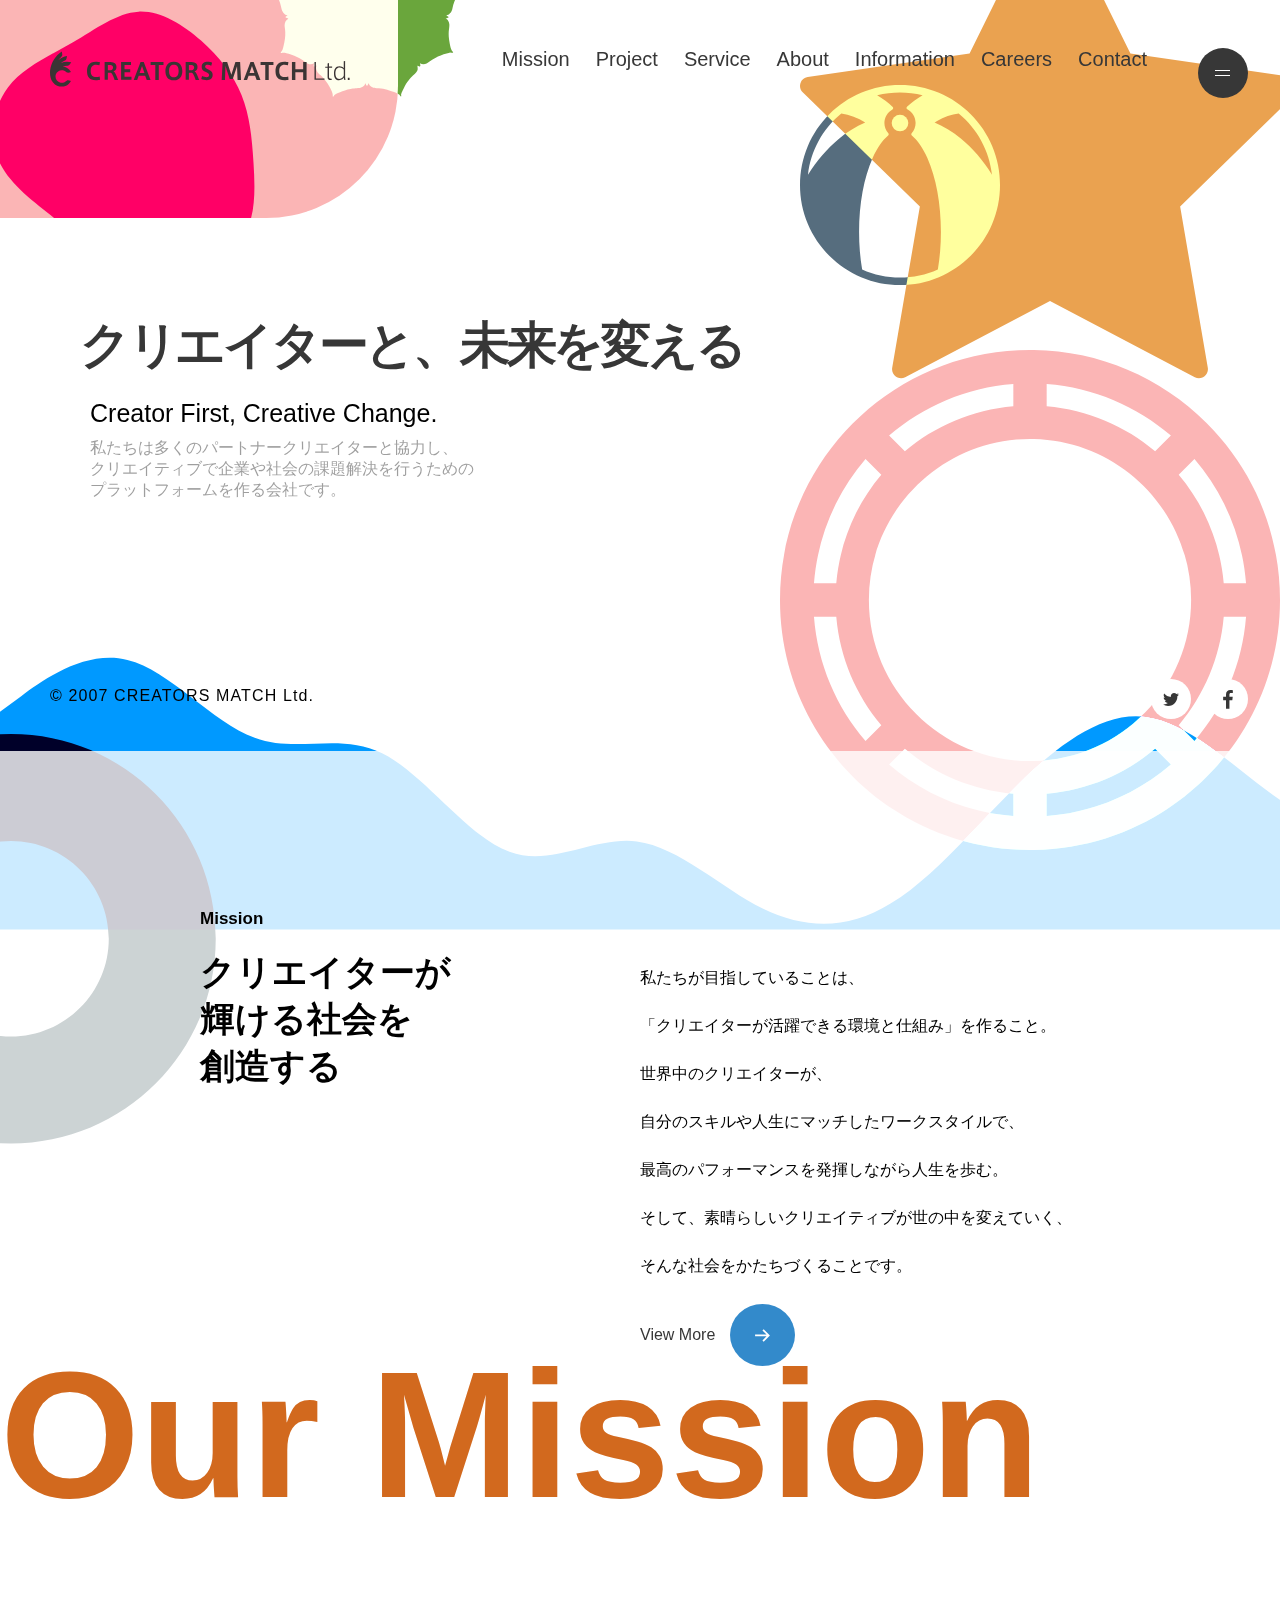
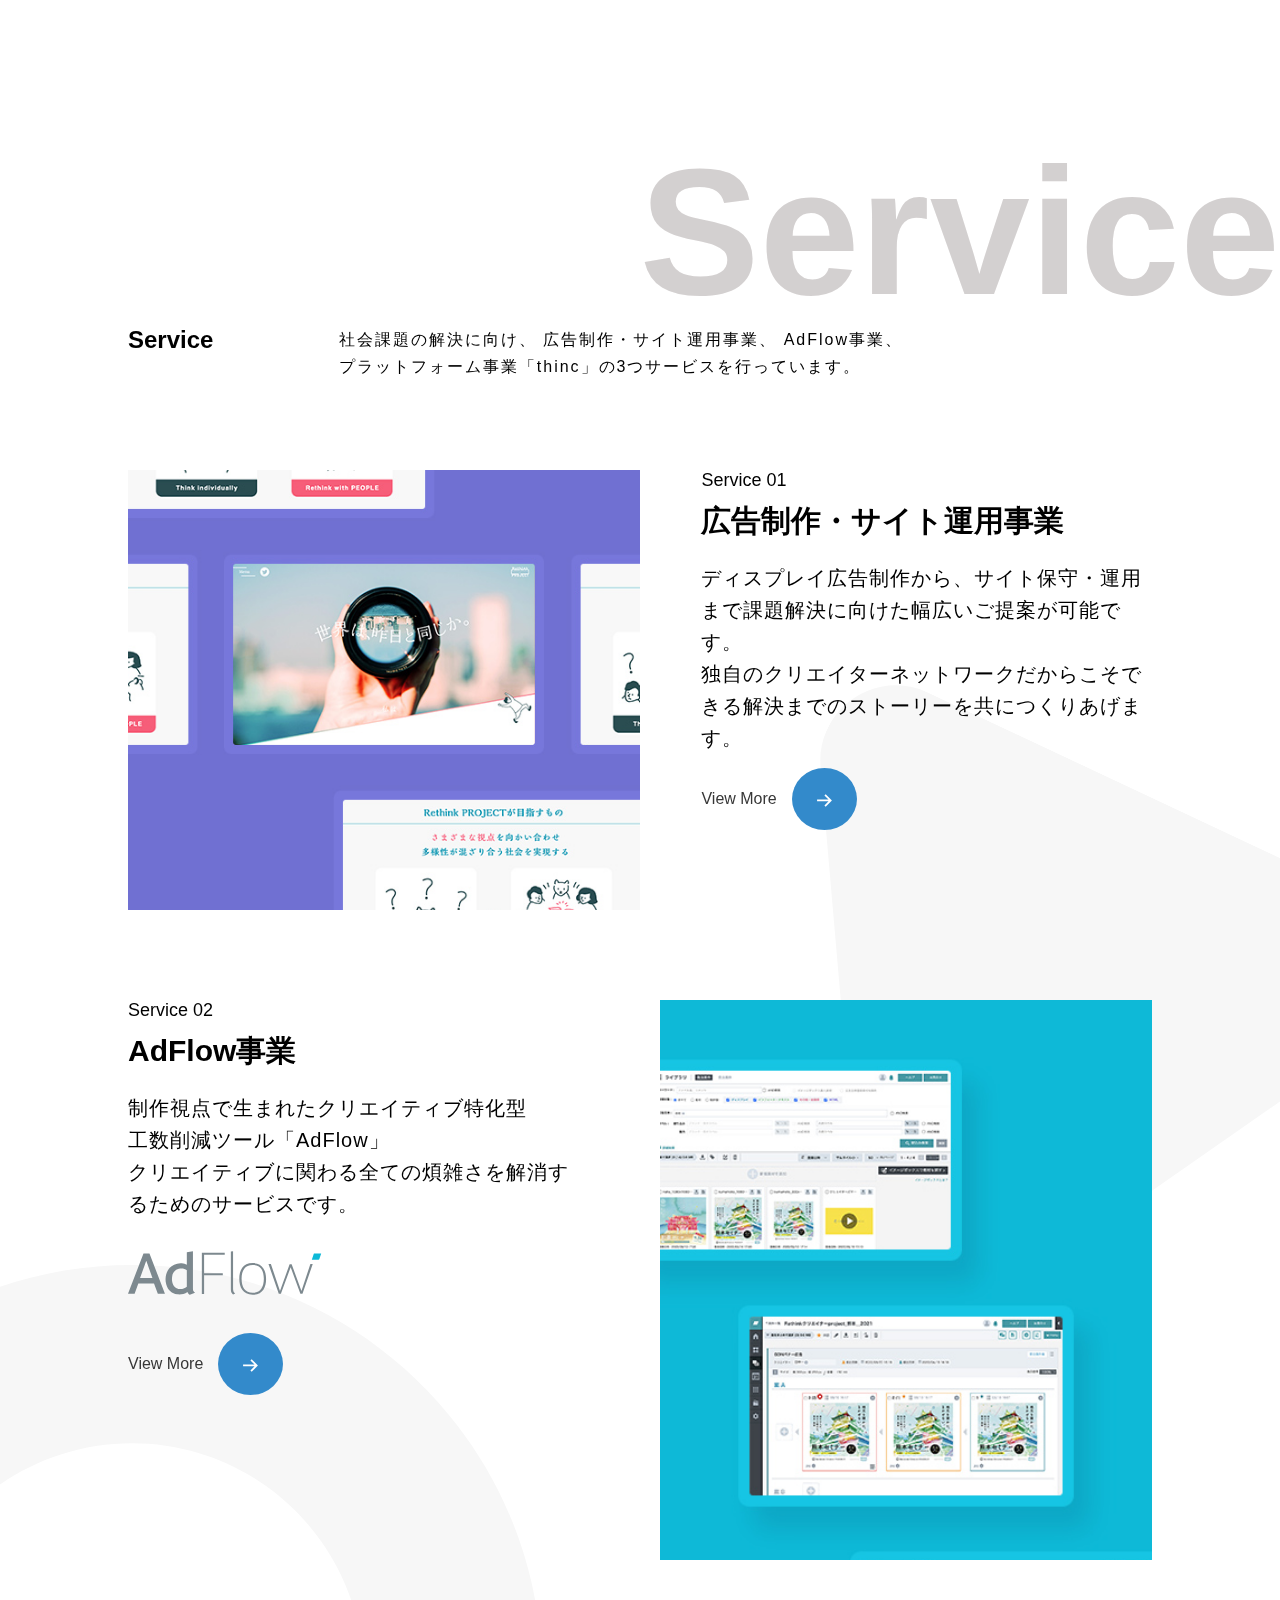
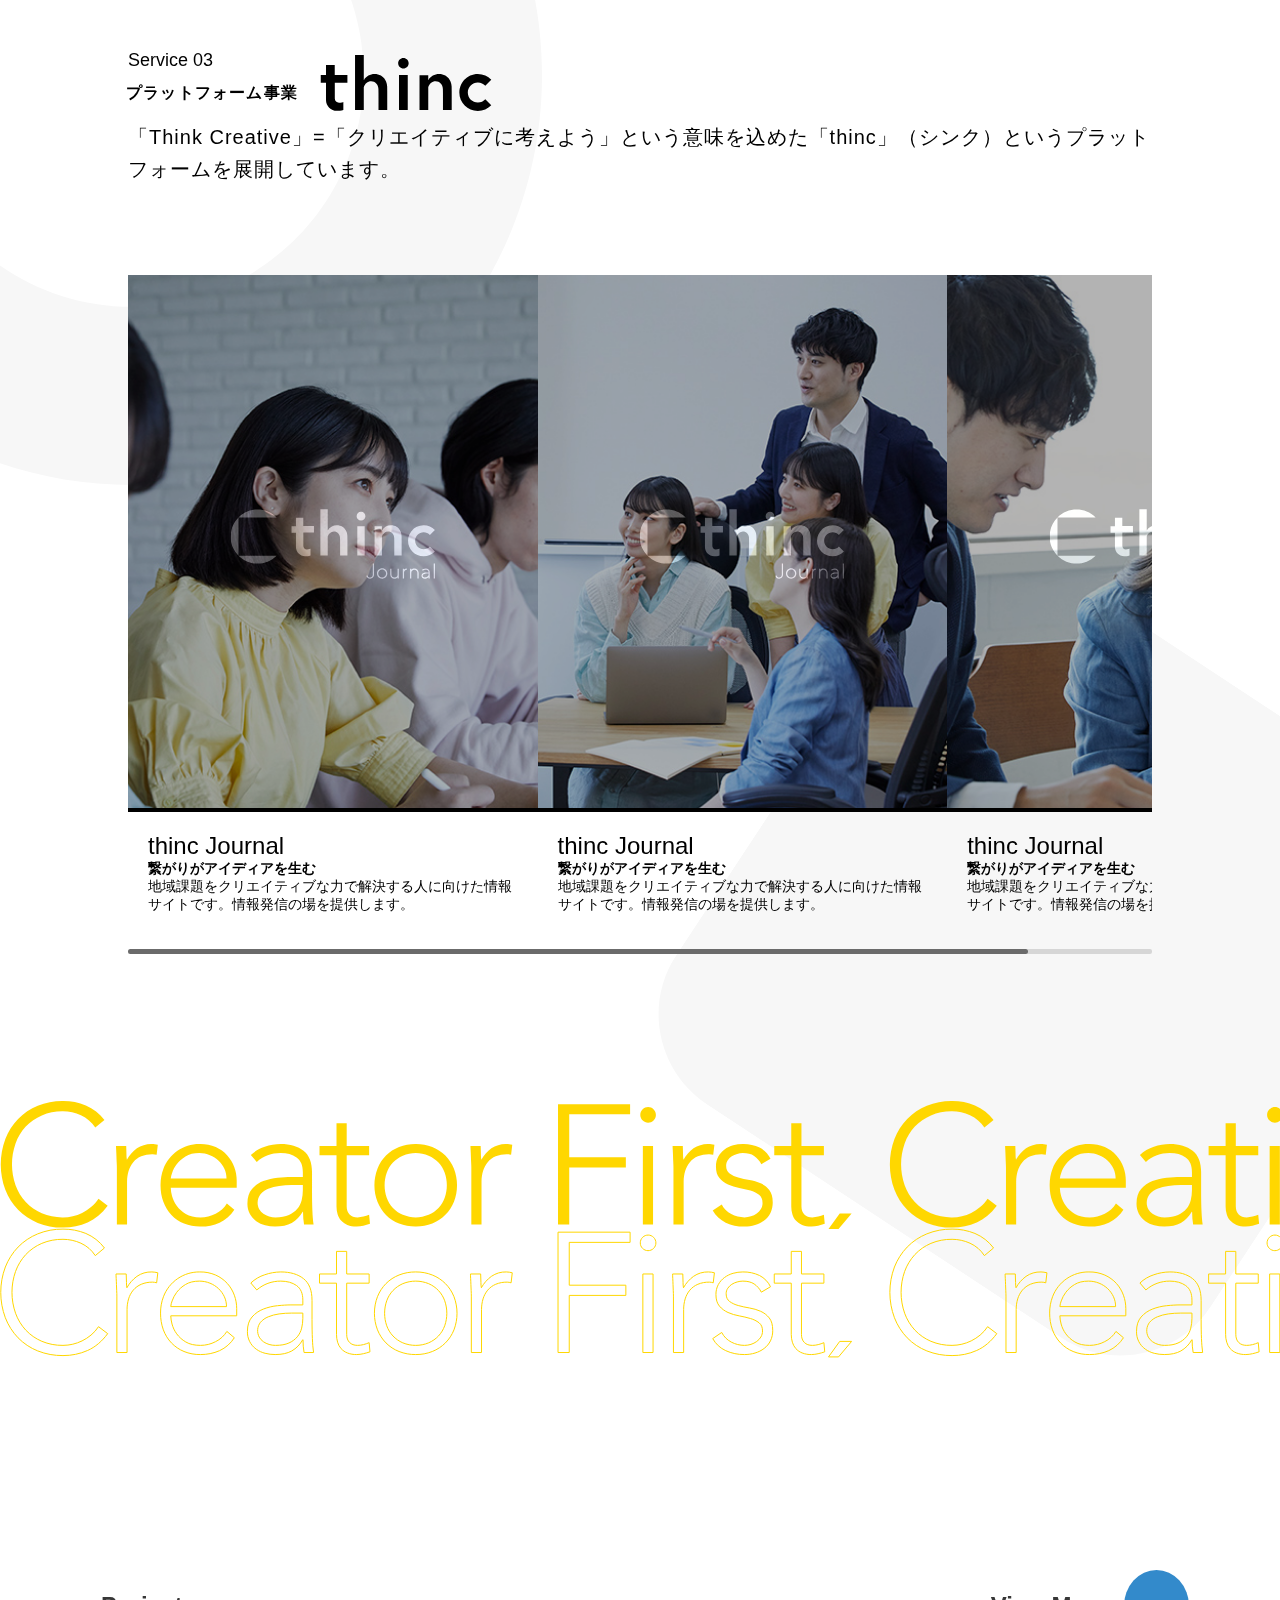
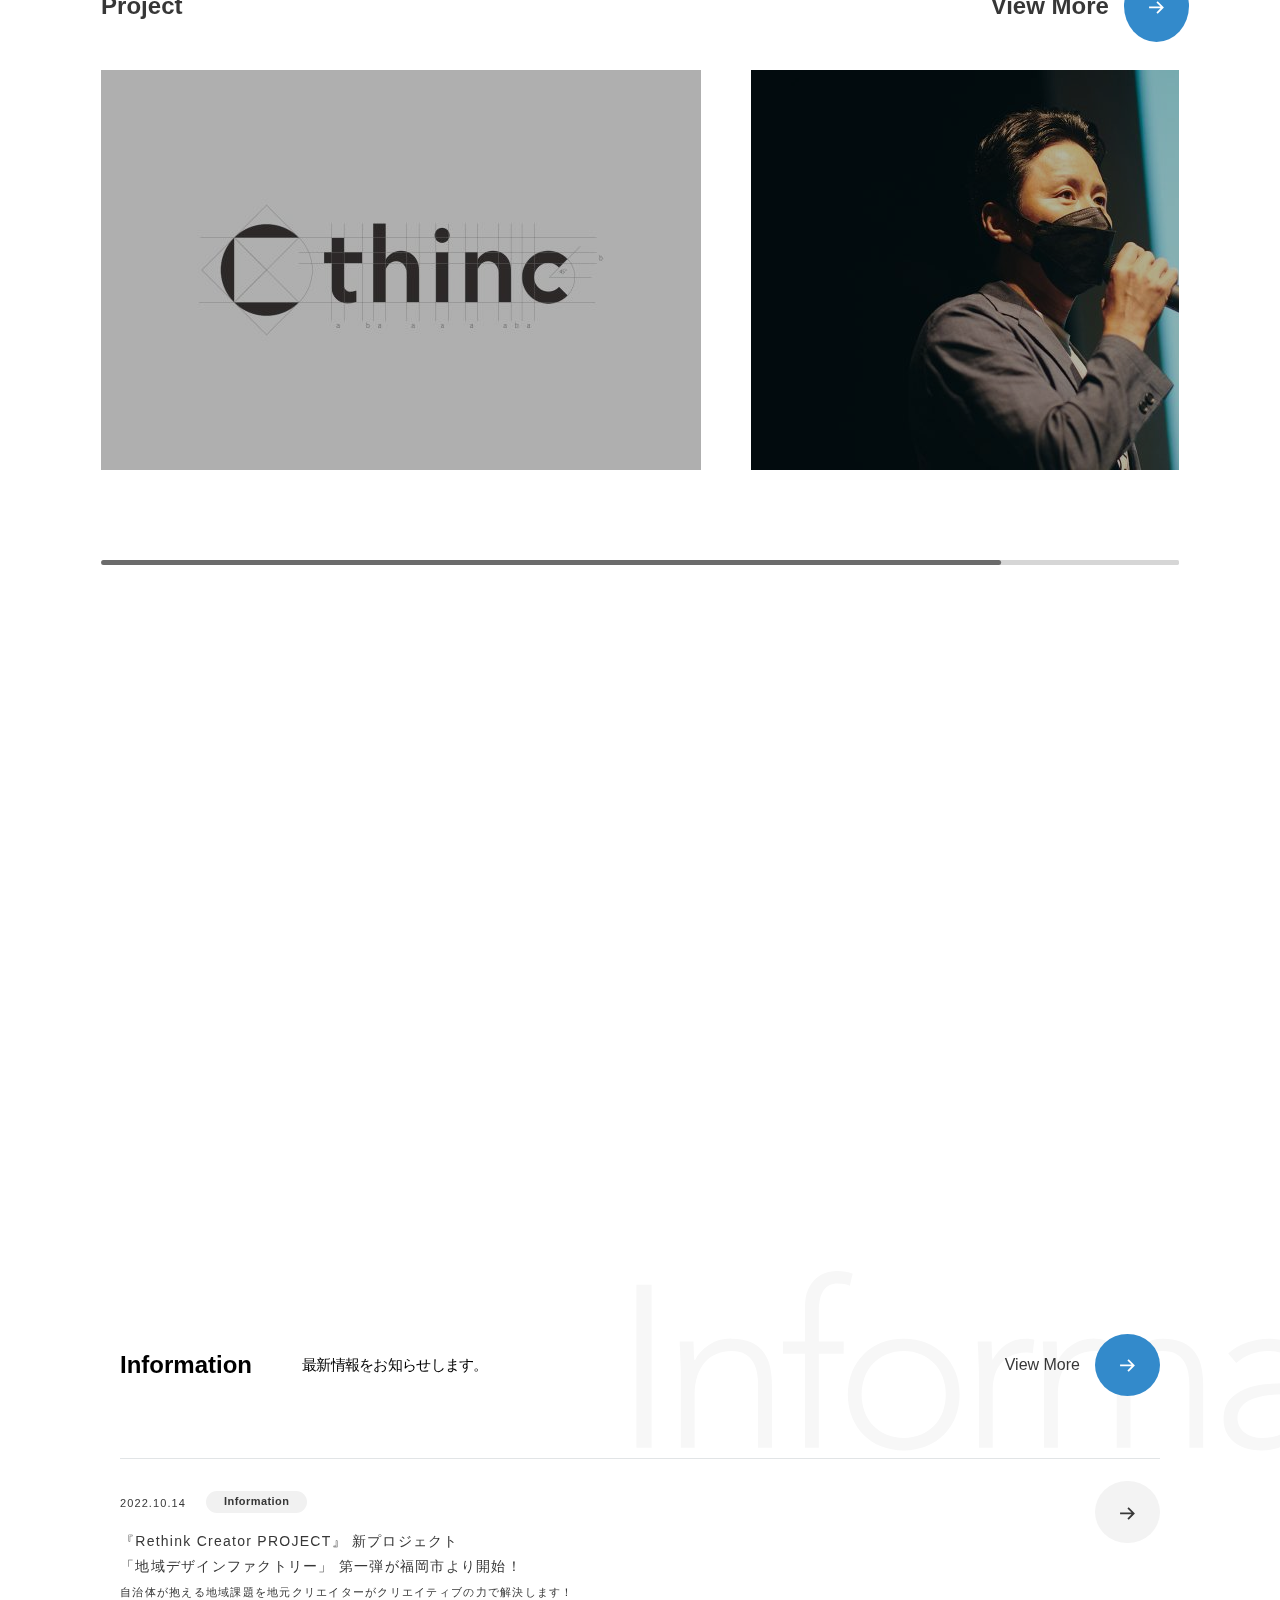
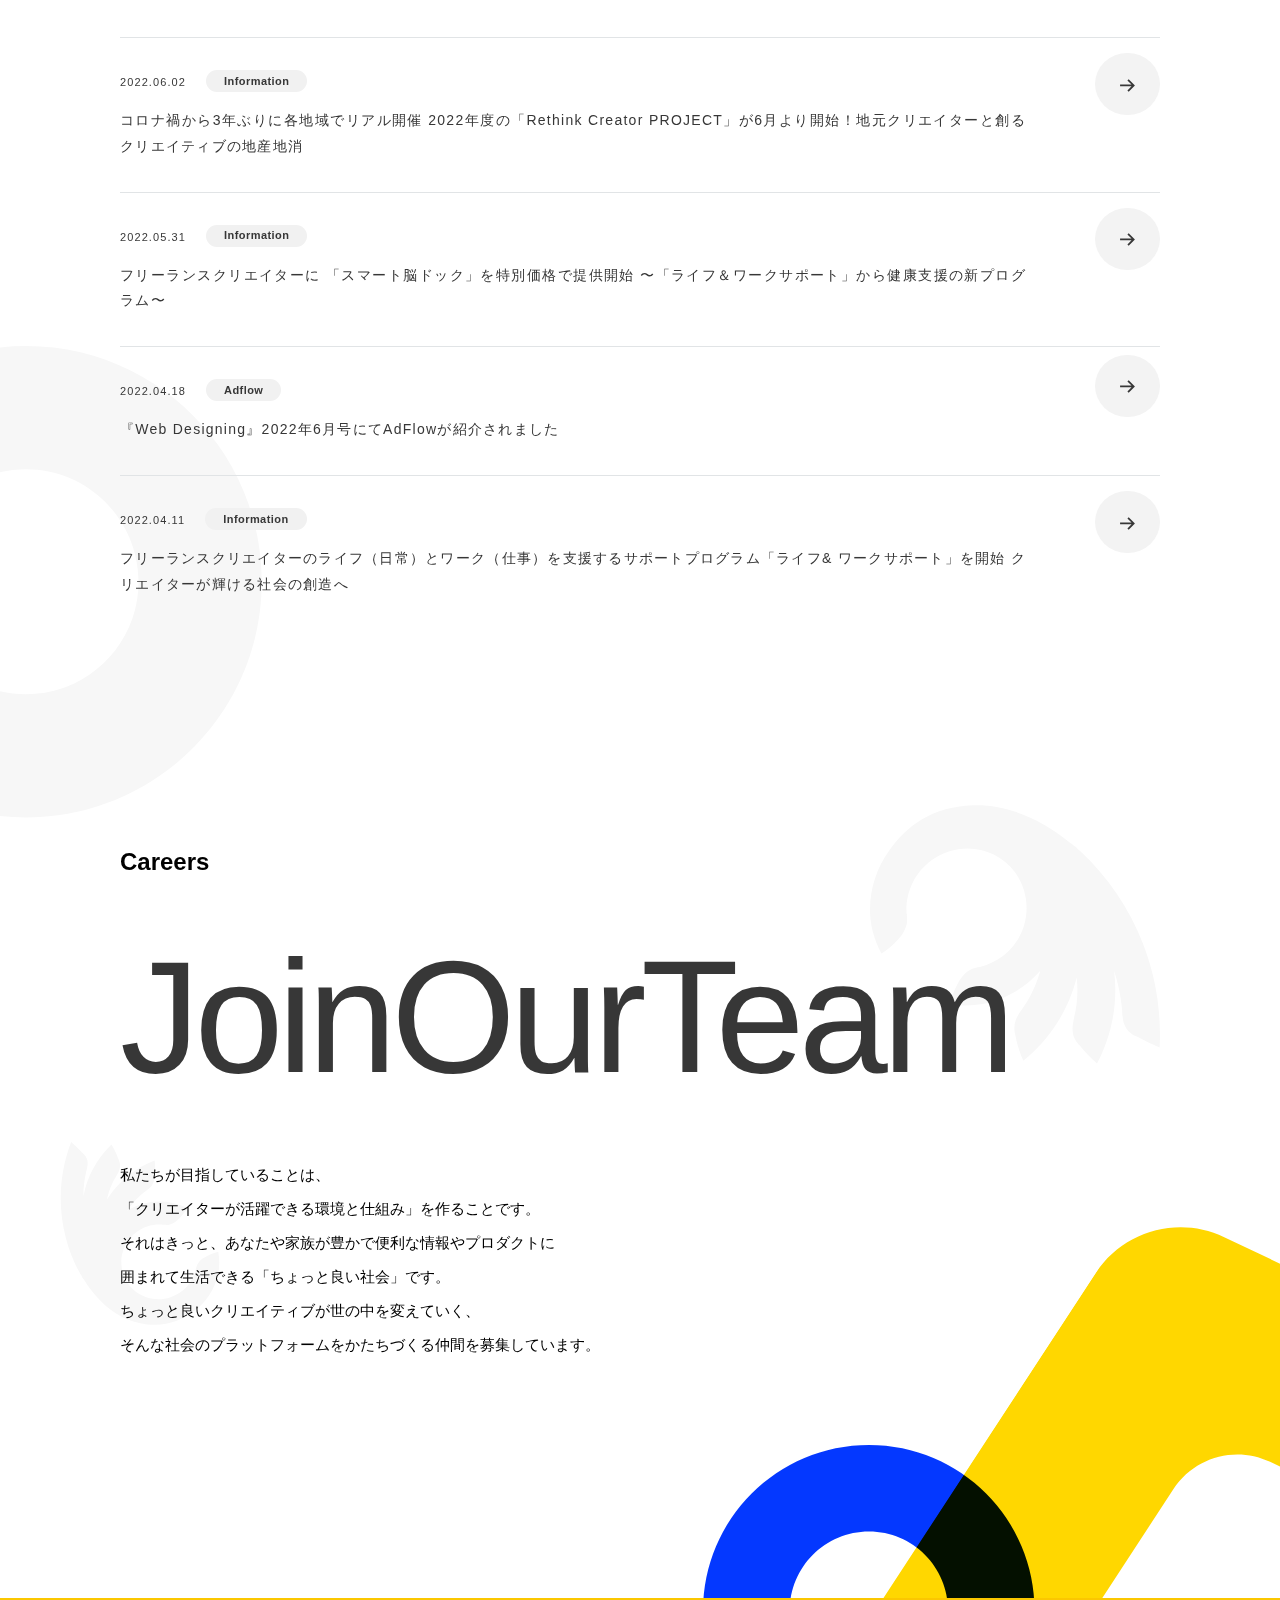
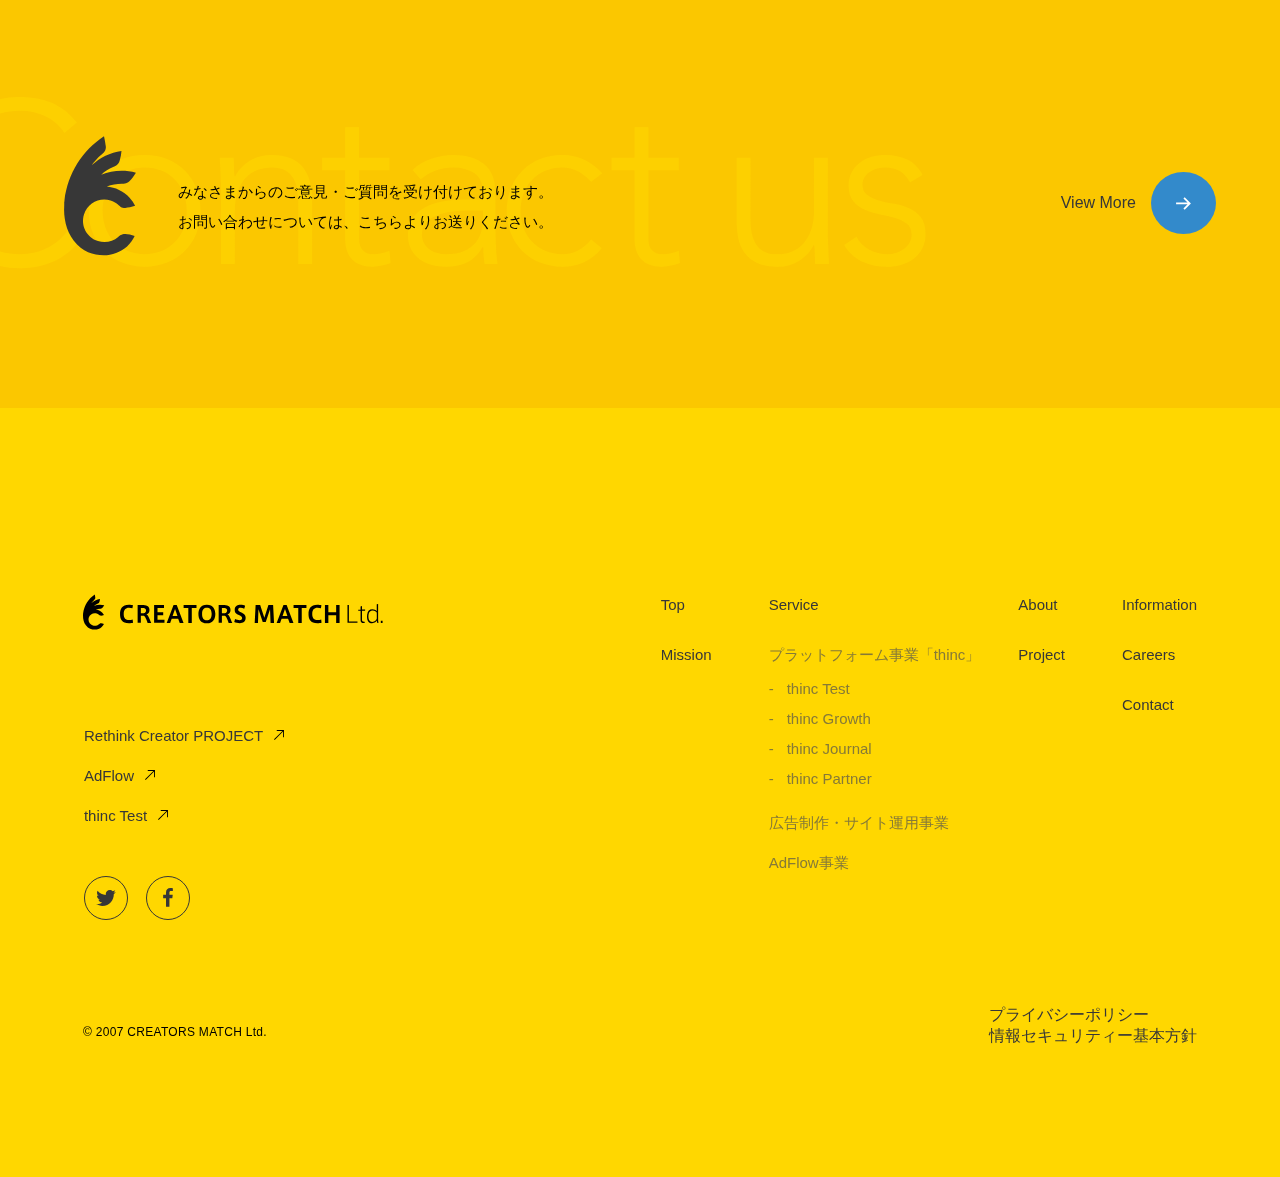
==== commit 8653238f: "responsive ipad" ====
--- a/index.html
+++ b/index.html
@@ -16,6 +16,18 @@
 <body>
   <svg version="1.1" width="0" height="0">
     <defs>
+      <symbol id="flower" viewBox="0 0 1656.828 1632.926">
+        <path d="M1407.962,478.353c-2.621,7.582-8.744,11.706-11.716,18.267c3.827-0.896,22.471-3.096,25.353-0.367  c4.992,4.729-7.218,19.763-11.023,25.036c74.569-10.44,54.996,63.944,177.271,150.16c1.128,0.795,23.802,17.698,33.508,21.159  c4.054,1.445,20.888-0.33,18.766,6.387c-1.153,3.651-6.75,4.345-10.417,6.873c-22.396,15.441-79.81,101.924-92.674,177.656  c-7.341,43.216-36.215,60.775-51.825,58.352c3.723,3.436,18.552,11.45,19.38,16.4c0.839,5.019-2.326,3.641-5.597,5.439  c-5.813,3.195-13.106,4.8-19.363,7.091c20.614,3.251,30.966,33.328,31.226,50.923c0.538,36.377-15.207,60.817,3.98,160.929  c3.182,16.604,7.903,37.396,15.786,52.444c2.381,4.546,13.596,13.909,11.359,17.992c-2.14,3.905-21.37-1.812-28.928-0.517  c-65.057,11.147-138.234,49.735-166.293,73.904c-23.771,20.475-51.634,31.344-80.619,13.632c2.17,7.517,9.433,25.74-0.343,27.044  c-4.251,0.567-17.45-5.905-20.487-8.284c1.17-0.634,3.841,27.357,3.05,31.56c-8.515,45.226-56.304,42.2-115.072,156.569  c-22.617,44.015-22.848,49.549-21.717,60.86c-0.021-0.213,1.664,4.403,1.748,4.174c-4.438,12.152-11.808-6.629-16.144-10.102  c-12.397-9.931-30.236-16.603-44.784-22.643c-57.196-23.749-91.194-30.72-144.366-32.703c-26.083-0.973-59.116-11.331-64.782-41.115  c-6.076,0-7.132,23.79-16.29,21.049c-6.047-1.81-8.98-16.106-13.05-20.589c-1.724,25.361-35.228,37.927-56.182,40.227  c-23.137,2.541-11.699-3.252-66.375,6.709c-62.831,11.446-122.933,41.975-132.036,49.852c-2.647,2.291-7.849,13.049-10.185,13.467  c-6.87,1.228-4.616-6.27-4.301-9.156c2.952-27.055-45.084-114.547-97.484-164.351c-9.158-8.704-20.132-16.227-27.497-26.631  c-8.855-12.51-21.111-44.975-6.749-56.736c-7.066,0-13.981,7.728-20.981,7.571c-6.649-0.149-6.137-1.735-5.475-7.82  c0.432-3.967,2.04-15.74,4.476-18.741c-43.729,26.615-77.387-12.347-100.812-28.384c-26.441-18.101-56.746-30.652-86.591-42.153  c-65.363-25.187-74.851-14.964-83.865-15.183c-2.701-0.065-5.045,1.007-6.095-2.919c-1.219-4.557,1.319-1.589,2.83-3.929  c13.93-21.584,9.425-8.653,17.541-37.364c31.084-109.967,11.177-162.675,11.686-183.941c0.565-23.624,9.3-44.908,30.918-55.654  c-5.453-2.661-18.591-3.917-22.387-8.515c-5.918-7.17,14.038-14.94,17.867-20.715c-25.207,3.473-42.717-25.65-49.74-45.335  c-6.143-17.218-9.104-69.817-61.121-149.231c-8.468-12.928-17.055-27.988-28.643-38.349c-4.117-3.682-19.46-5.485-15.199-12.576  c1.622-2.698,4.85-1.247,8.302-1.393c24.922-1.053,96.652-67.094,116.204-88.869c15.878-17.685,26.974-36.972,40.478-56.26  c12.566-17.947,40.356-39.054,63.848-27.874c-0.102-6.022-14.879-16.357-13.07-22.52c2.115-7.203,21.303-1.573,26.84-3.31  c-44.816-62.324,25.357-66.619,41.429-224.997c1.359-13.395,3.786-27.028,2.034-40.457c-0.668-5.12-12.368-24.911-0.013-21.815  c0.827,0.207,5.156,4.825,6.885,5.848c14.457,8.556,90.353,12.618,140.316,5.541c62.535-8.858,94.482-42.17,137.547,1.92  c-0.659-3.828,0.765-19.754,3.35-23.12c5.308-6.911,19.092,8.043,23.65,13.47c-6.1-21.57,13.703-45.05,31.354-54.7  c22.093-12.079,45.898-19.803,67.733-32.579c26.275-15.374,104.233-73.731,109.277-99.263c0.73-3.696,0.219-7.59,4.002-9.112  c5.57-2.241,5.632,8.31,7.033,11.985c3.416,8.96,58.311,80.527,162.36,122.437c21.126,8.509,53.496,33.866,44.789,60.832  c5.957-4.411,18.028-21.27,23.618-12.663c2.274,3.501,1.027,21.099,4.272,22.113c8.872-18.375,34.06-22.545,51.849-21.375  c16.975,1.117,32.794,9.43,49.386,13.466c57.73,14.042,149.671,13.795,174.26,1.827c2.768-1.347,8.448-8,11.086-7.256  c6.356,1.793,1.622,5.239,0.706,7.818c-12.531,35.284,6.625,123.59,28.554,175.944c4.516,10.781,10.711,20.303,16.144,30.497  c6.071,11.39,6.904,23.065,9.752,35.268C1412.733,463.898,1410.089,472.2,1407.962,478.353z" />
+      </symbol>
+      <symbol id="bubble" viewBox="0 0 200 200">
+        <path fill="#FF0066" d="M39.4,-64C50.8,-53.9,59.6,-42.6,64.7,-30C69.8,-17.4,71.2,-3.5,72.2,12.5C73.2,28.4,73.8,46.4,65.7,58.3C57.5,70.1,40.7,75.8,24.7,77.3C8.7,78.8,-6.4,76.3,-19.2,70.3C-32,64.3,-42.3,55,-54.7,45C-67.1,35,-81.5,24.4,-87.4,10.1C-93.3,-4.2,-90.7,-22.2,-81.3,-34.7C-71.8,-47.2,-55.6,-54.3,-40.9,-62.8C-26.3,-71.4,-13.1,-81.4,0.4,-82.1C14,-82.7,28,-74,39.4,-64Z" transform="translate(100 100)" />
+      </symbol>
+      <symbol id="squircley" viewBox="0 0 200 200">
+        <path d="M 0, 75 C 0, 19.5 19.5, 0 75, 0 S 150, 19.5 150, 75 130.5, 150 75, 150 0, 130.5 0, 75" fill="#FADB5F" />
+      </symbol>
+      <symbol id="wave" viewBox="0 0 1440 320">
+        <path fill="#0099ff" d="M0,96L21.8,80C43.6,64,87,32,131,42.7C174.5,53,218,107,262,122.7C305.5,139,349,117,393,138.7C436.4,160,480,224,524,240C567.3,256,611,224,655,229.3C698.2,235,742,277,785,298.7C829.1,320,873,320,916,293.3C960,267,1004,213,1047,170.7C1090.9,128,1135,96,1178,101.3C1221.8,107,1265,149,1309,181.3C1352.7,213,1396,235,1418,245.3L1440,256L1440,320L1418.2,320C1396.4,320,1353,320,1309,320C1265.5,320,1222,320,1178,320C1134.5,320,1091,320,1047,320C1003.6,320,960,320,916,320C872.7,320,829,320,785,320C741.8,320,698,320,655,320C610.9,320,567,320,524,320C480,320,436,320,393,320C349.1,320,305,320,262,320C218.2,320,175,320,131,320C87.3,320,44,320,22,320L0,320Z"></path>
+      </symbol>
       <symbol id="logo" viewBox="0 0 612 72">
         <path d="M75.54,40.45c0-9.7,3.6-19.2,18.2-19.2,2.9,0,6.1,.5,8.2,1l-1.1,6.3c-2-.7-4.5-1.1-7-1.1-7.4,0-10.8,4.7-10.8,13.1,0,7.9,4,12,11,12,2.2,0,5.4-.5,7.3-1.1l.7,6.4c-2,.6-5.2,1-8.3,1-14.4,0-18.2-8.8-18.2-18.4h0Zm52.4,8.4c-1.7-3.8-3-5-5.6-5h-4.3v14.3h-6.6V21.95h9c8.4,0,15.2,1.5,15.2,10.1,0,5.1-2.5,7.8-6.1,9,1.9,.8,3.1,2.4,3.8,3.9,1.4,2.8,4.4,9.4,5.9,13.3h-7.5c-.8-2.5-2.5-6.7-3.8-9.4Zm.7-16c0-4.2-3.3-5-7.6-5h-3v10.5h6.1c2.7-.4,4.5-2.4,4.5-5.5Zm23.4,3.9h11.6v5.8h-11.6v9.5h14.2v6.1h-21.2V21.95h20.2v6.1h-13.2v8.7Zm32.7-14.8h6.5l13.9,36.3h-7.8l-3.2-8.7h-13.2l-3.1,8.7h-7.1l14-36.3Zm7.9,22.1l-4.9-14.4-5,14.4h9.9Zm22.2,14.2V28.05h-9.6v-6.1h26.3v6.1h-9.6v30.2h-7.1Zm20.6-18.3c0-8.8,3.9-18.9,17.2-18.9s17.3,10.1,17.3,18.9-3.8,19.2-17.2,19.2-17.3-9.6-17.3-19.2Zm7.5,0c0,9.6,4.2,13,9.7,13s9.8-3.5,9.8-13c0-9-3.7-12.7-9.7-12.7s-9.8,3.6-9.8,12.7Zm50.4,8.9c-1.7-3.8-3-5-5.6-5h-4.4v14.3h-6.6V21.95h9c8.4,0,15.2,1.5,15.2,10.1,0,5.1-2.5,7.8-6.1,9,1.9,.8,3.1,2.4,3.8,3.9,1.4,2.8,4.3,9.4,5.9,13.3h-7.5c-.7-2.5-2.5-6.7-3.7-9.4h0Zm.7-16c0-4.2-3.3-5-7.6-5h-3.1v10.5h6.1c2.8-.4,4.6-2.4,4.6-5.5Zm34.9-3.6c-2.2-1-5-1.8-7.2-1.8s-5.3,.6-5.3,4.1c0,2.3,2.5,3.5,5.6,5,5.2,2.5,9.8,4.9,9.8,11.4,0,8.4-5.7,10.9-11.7,10.9-4.1,0-9.1-1-11.6-2.2l1.7-6.4c2.7,1.3,6.5,2.4,9.5,2.4,2.2,0,4.9-.9,4.9-4.3,0-2.5-2-4.1-6.6-6.1-5.1-2.2-8.6-4.3-8.6-10.3,0-8.5,6.9-10.5,11.5-10.5,4.1,0,7.7,.9,9.8,1.8l-1.8,6Zm43.9,27.4h-6.2l-8.7-26.2-1,27.8h-6.7l1.9-36.3h9.3l8.5,25.8,8.3-25.8h9.6l1.9,36.3h-7.1l-1.1-27.8-8.7,26.2Zm36.1-34.7h6.5l13.9,36.3h-7.8l-3.2-8.7h-13.2l-3.1,8.7h-7l13.9-36.3Zm8,22.1l-4.9-14.4-5,14.4h9.9Zm22.2,14.2V28.05h-9.6v-6.1h26.3v6.1h-9.6v30.2h-7.1Zm20.9-17.8c0-9.7,3.6-19.2,18.2-19.2,2.9,0,6.1,.5,8.2,1l-1.1,6.3c-2-.7-4.5-1.1-6.9-1.1-7.4,0-10.8,4.7-10.8,13.1,0,7.9,4,12,11,12,2.2,0,5.4-.5,7.3-1.1l.7,6.4c-2,.6-5.2,1-8.3,1-14.5,0-18.3-8.8-18.3-18.4h0Zm40.5,17.8h-7V21.95h7v14.7h15.9v-14.7h7V58.25h-7v-15.5h-15.9v15.5Zm42-2.7h17.4v2.6h-20.4V21.95h2.9V55.55h.1Zm32.1,.5v2.2l-1.8,.1c-4.2,.3-6.6-1.2-6.6-6.2v-18.5h-4.8v-2.4h4.8v-6.7l2.9-.7v7.3h6.4v2.4h-6.4v17.8c0,3.5,1,4.5,4.1,4.5h1.4v.2Zm15,2.7c-5.9,0-10.3-3.9-10.3-13.3,0-7.8,2.6-15,11.2-15,3.4,0,6.9,1.6,8.7,3.8v-14l2.8-.5v30.8c0,2.4,.2,5.4,1,7.3l-2.6,.5c-.7-1.5-1-3.4-1.1-5-1,2-4,5.4-9.7,5.4h0Zm9.7-18.5c0-1,0-2.4-.2-3.2-1.3-1.8-4.2-4.1-8.2-4.1-6,0-8.7,4.5-8.7,12.4,0,6.2,2.3,10.9,7.9,10.9s8.2-3.9,9-5.8c.1-.8,.2-2.1,.2-3.1v-7.1Zm11.8,18h-3.6v-4.2h3.6v4.2Zm-574.4,.8c-1.2,0-2,.3-2.7,.7-.4,.2-.9,.7-1.4,1.1,0,0-.1,0-.1,.1l-.1,.1c-3.3,2.8-7.8,3.9-12.2,2.5-6.8-2.1-10.5-9.4-8.4-16.1s9.4-10.5,16.1-8.4c1.7,.5,3.2,1.4,4.5,2.5,.2,.1,.3,.3,.5,.4,.4,.4,.8,.7,1.2,.9,.7,.4,1.5,.6,2.7,.7,1.6,0,3.8-.5,6-1.3-.9-1.8-2-3.4-3.4-4.9-3.7-4-8.6-6.3-13.7-6.6,2.9-1.1,5.9-1.6,9-1.6,.7,0,1.6,0,2.5-.3s1.6-.8,2.5-1.7,2.1-2.5,3.6-4.7c-7.2-2-14.5-1.4-21,1.2,2.1-1.9,4.6-3.5,7.2-4.6h.1l.6-.3c1.1-.5,1.7-.8,2.1-1.3,.7-.8,1.1-1.6,1.4-2.8,.4-1.7,.7-3.4,1-5.1-6.7,1-13,4-18,8.6,1.7-2.3,3.6-4.4,5.6-6.3v-.1c.3-.3,.6-.5,.8-.8,.6-.6,1.1-1,1.6-2.1,.4-1,.4-2,.2-3.3-.2-1.7-.5-3.5-.9-5.5C11.34,8.45,2.14,22.35,.24,38.75c0,.4-.1,.7-.1,1.1v.3c0,.5-.1,1-.1,1.5-.3,7.4,1.2,15.4,5.8,21.4,5.4,7,11.8,8.9,18.3,8.9,5,0,10.1-1.8,14-5.4,2-1.8,3.5-3.9,4.6-6.2-2.2-.8-4.4-1.4-6-1.3Z" />
       </symbol>
@@ -135,6 +147,112 @@
       </symbol>
       <symbol id="icon-facebook" viewBox="0 0 26 50">
         <path d="M16.77,49.24V26.81h7.57l1.13-8.78h-8.7v-5.59c0-2.54,.71-4.26,4.35-4.26h4.65V.34C23.53,.11,21.28,0,19.02,0,12.34,0,7.77,4.08,7.77,11.57v6.46H.23v8.78H7.77v22.43h9Z" />
+      </symbol>
+      <symbol id="wheel" viewBox="0 0 512 512">
+        <g>
+          <g>
+            <path d="M437.019,74.981C388.667,26.629,324.38,0,256,0C114.509,0,0,114.497,0,256c0,141.491,114.497,256,256,256    c141.49,0,256-114.497,256-256C512,187.62,485.371,123.333,437.019,74.981z M424.409,111.726    c29.83,34.769,49.11,78.841,52.807,127.207h-22.844c-3.591-42.1-20.336-80.5-46.101-111.069L424.409,111.726z M273.067,34.783    c48.366,3.697,92.438,22.977,127.207,52.807l-16.138,16.139c-30.569-25.765-68.969-42.51-111.069-46.101V34.783z M238.933,34.783    v22.845c-42.1,3.591-80.5,20.336-111.069,46.101l-16.138-16.138C146.496,57.76,190.568,38.48,238.933,34.783z M87.591,111.726    l16.138,16.138c-25.765,30.569-42.51,68.969-46.101,111.069H34.783C38.48,190.568,57.76,146.496,87.591,111.726z M87.591,400.274    c-29.83-34.769-49.111-78.841-52.808-127.207h22.845c3.591,42.1,20.336,80.5,46.101,111.069L87.591,400.274z M238.933,477.216    c-48.366-3.697-92.438-22.977-127.207-52.807l16.138-16.138c30.569,25.765,68.969,42.51,111.069,46.101V477.216z M91.022,256    c0-90.969,74.009-164.978,164.978-164.978S420.978,165.031,420.978,256S346.969,420.978,256,420.978S91.022,346.969,91.022,256z     M273.067,477.217v-22.845c42.1-3.591,80.5-20.336,111.069-46.101l16.138,16.138C365.504,454.24,321.432,473.52,273.067,477.217z     M424.409,400.274l-16.138-16.138c25.765-30.569,42.51-68.969,46.101-111.069h22.844    C473.52,321.432,454.24,365.504,424.409,400.274z" />
+          </g>
+        </g>
+        <g>
+        </g>
+        <g>
+        </g>
+        <g>
+        </g>
+        <g>
+        </g>
+        <g>
+        </g>
+        <g>
+        </g>
+        <g>
+        </g>
+        <g>
+        </g>
+        <g>
+        </g>
+        <g>
+        </g>
+        <g>
+        </g>
+        <g>
+        </g>
+        <g>
+        </g>
+        <g>
+        </g>
+        <g>
+        </g>
+      </symbol>
+      <symbol id="ball" viewBox="0 0 490 490">
+        <g>
+          <circle cx="245" cy="93.119" r="20.362" />
+          <path d="M470.74,149.631c-12.341-29.178-30.004-55.377-52.499-77.871c-22.495-22.496-48.694-40.158-77.87-52.498   C310.155,6.481,278.067,0,245,0s-65.154,6.481-95.371,19.262c-29.176,12.34-55.375,30.002-77.87,52.498   c-22.495,22.494-40.158,48.693-52.498,77.871C6.48,179.846,0,211.934,0,245c0,33.068,6.48,65.154,19.261,95.371   c12.34,29.176,30.003,55.375,52.498,77.869c22.495,22.496,48.694,40.16,77.871,52.5C179.846,483.52,211.933,490,245,490   c33.066,0,65.154-6.48,95.371-19.26c29.176-12.34,55.375-30.004,77.87-52.5c22.495-22.494,40.158-48.693,52.499-77.869   C483.52,310.154,490,278.068,490,245C490,211.934,483.52,179.846,470.74,149.631z M19.628,219.742   C26.169,161.4,55.353,107.469,101.2,69.773c20.071,2.682,41.012,10.701,58.579,22.352c-22.87,9.693-44.936,23.334-65.665,40.602   C66.389,155.82,41.379,185.047,19.628,219.742z M337.715,451.951c-29.245,13.158-60.427,19.83-92.715,19.83   c-32.287,0-63.467-6.67-92.71-19.828c-5.001-29.33-7.535-60.299-7.535-92.088c0-68.701,11.79-133,33.198-181.053   c11.01-24.715,24.161-43.781,38.033-55.141c0.765-0.627,1.241-1.537,1.32-2.521c0.078-0.986-0.248-1.961-0.904-2.701   c-6.197-6.988-9.61-15.986-9.61-25.334c0-13.844,7.52-26.637,19.626-33.391c0.999-0.557,1.678-1.555,1.831-2.689   c0.152-1.133-0.239-2.273-1.057-3.076c-10.902-10.699-23.77-20.361-38.247-28.725c18.25-4.658,37.065-7.014,56.055-7.014   c18.738,0,37.31,2.295,55.336,6.83c-14.46,8.316-27.303,17.904-38.203,28.525c-0.83,0.809-1.225,1.967-1.062,3.113   c0.163,1.148,0.863,2.148,1.886,2.695c12.491,6.664,20.25,19.59,20.25,33.73c0,9.348-3.413,18.344-9.61,25.334   c-0.655,0.74-0.982,1.715-0.903,2.701c0.079,0.984,0.556,1.895,1.32,2.521c13.871,11.359,27.023,30.426,38.033,55.141   c21.408,48.053,33.198,112.352,33.198,181.053C345.245,391.662,342.711,422.633,337.715,451.951z M394.78,131.811   c-20.584-16.98-42.472-30.393-65.14-39.93c1.703-1.109,3.441-2.188,5.207-3.223c18.653-10.926,35.821-16.547,53.893-18.934   c45.887,37.703,75.095,91.66,81.634,150.039C448.319,184.576,422.936,155.035,394.78,131.811z" />
+        </g>
+        <g>
+        </g>
+        <g>
+        </g>
+        <g>
+        </g>
+        <g>
+        </g>
+        <g>
+        </g>
+        <g>
+        </g>
+        <g>
+        </g>
+        <g>
+        </g>
+        <g>
+        </g>
+        <g>
+        </g>
+        <g>
+        </g>
+        <g>
+        </g>
+        <g>
+        </g>
+        <g>
+        </g>
+        <g>
+        </g>
+      </symbol>
+      <symbol id="star" viewBox="0 0 55.867 55.867">
+        <path d="M55.818,21.578c-0.118-0.362-0.431-0.626-0.808-0.681L36.92,18.268L28.83,1.876c-0.168-0.342-0.516-0.558-0.896-0.558  s-0.729,0.216-0.896,0.558l-8.091,16.393l-18.09,2.629c-0.377,0.055-0.689,0.318-0.808,0.681c-0.117,0.361-0.02,0.759,0.253,1.024  l13.091,12.76l-3.091,18.018c-0.064,0.375,0.09,0.754,0.397,0.978c0.309,0.226,0.718,0.255,1.053,0.076l16.182-8.506l16.18,8.506  c0.146,0.077,0.307,0.115,0.466,0.115c0.207,0,0.413-0.064,0.588-0.191c0.308-0.224,0.462-0.603,0.397-0.978l-3.09-18.017  l13.091-12.761C55.838,22.336,55.936,21.939,55.818,21.578z"/>
+        <g>
+        </g>
+        <g>
+        </g>
+        <g>
+        </g>
+        <g>
+        </g>
+        <g>
+        </g>
+        <g>
+        </g>
+        <g>
+        </g>
+        <g>
+        </g>
+        <g>
+        </g>
+        <g>
+        </g>
+        <g>
+        </g>
+        <g>
+        </g>
+        <g>
+        </g>
+        <g>
+        </g>
+        <g>
+        </g>
       </symbol>
     </defs>
   </svg>
@@ -236,18 +354,21 @@
     <div class="shape-bg">
       <div class="shape shape-circle-purple">
         <svg>
-          <use href="#kv-shape-circle-purple" />
+          <use href="#flower" />
+          <!--<use href="#kv-shape-circle-purple" />-->
         </svg>
       </div>
       <div class="shape-group shape-group-top-left">
-        <div class="shape shape-circle-gray">
+        <!--<div class="shape shape-circle-gray">
           <svg>
             <use href="#kv-shape-circle-gray" />
+            <use href="#bubble"/>
           </svg>
-        </div>
+        </div>-->
         <div class="shape shape-circle-red">
           <svg>
-            <use href="#kv-shape-circle-red" />
+            <!--<use href="#kv-shape-circle-red" />-->
+            <use href="#bubble" />
           </svg>
         </div>
       </div>
@@ -259,32 +380,35 @@
       <div class="shape-group shape-group-bottom-right">
         <div class="shape shape-semicircle-blue">
           <svg>
-            <use href="#kv-shape-semicircle-blue" />
+            <use href="#wave" />
+            <!--<use href="#kv-shape-semicircle-blue" />-->
           </svg>
         </div>
-        <div class="shape shape-circle-ring-gray">
+        <!--<div class="shape shape-circle-ring-gray">
           <svg>
-            <use href="#kv-shape-circle-ring-gray" />
+            <use href="#kv-shape-circle-ring-gray"/>
           </svg>
-        </div>
+        </div>-->
       </div>
       <div class="shape shape-square-ring-green">
         <svg data-shape-el="square-green">
-          <use href="#kv-shape-square-ring-green" />
-          <!--<use href="#kv-shape-square-ring-gray" />-->
+          <!--<use href="#kv-shape-square-ring-green"/>-->
+          <use href="#wheel"/>
         </svg>
       </div>
       <div class="shape-group shape-group-top-right">
         <div class="shape shape-circle-ring-yellow">
           <svg>
-            <use href="#kv-shape-circle-ring-yellow" />
+            <use href="#star" />
+            <!--<use href="#kv-shape-circle-ring-yellow" />-->
           </svg>
         </div>
-        <!--<div class="shape shape-square-ring-gray">
+        <div class="shape shape-square-ring-gray">
           <svg>
-            <use href="#kv-shape-square-ring-gray" />
+            <use href="#ball" />
+            <!--<use href="#kv-shape-square-ring-gray" />-->
           </svg>
-        </div>-->
+        </div>
       </div>
     </div>
     <div class="main">
@@ -316,12 +440,12 @@
               </span>
               <span class="slider-txt">Creator First, Creative Change.</span>
             </div>
-            <div class="main-text" data-hero-el="text" data-hidden>私たちは多くのパートナークリエイターと協力し、<br>クリエイティブで企業や社会の<br class="for-sp">課題解決を行うための<br>プラットフォームを作る会社です。</div>
+            <div class="main-text" data-hero-el="text" data-hidden>私たちは多くのパートナークリエイターと協力し、<br>クリエイティブで企業や社会の課題解決を行うための<br>プラットフォームを作る会社です。</div>
           </div>
           <p class="copyright">
             <span>© 2007 CREATORS MATCH Ltd.</span>
           </p>
-          <div class="link-block-sns" data-hero-el="sns" data-hidden>
+          <div class="link-block-sns">
             <ul>
               <li class="btn-twitter">
                 <a href="http://twitter.com/share?url=http://c-m.co.jp/" target="_blank">
@@ -747,7 +871,7 @@
       </section>
       <section class="section-careers">
         <div class="shape shape-circle-ring-yellow">
-          <svg data-careers-el="circle-yellow">
+          <svg>
             <use href="#shape-circle-ring-bold" />
           </svg>
         </div>
@@ -758,11 +882,11 @@
                 <use href="#shape-square-ring-diagonal" />
               </svg>
             </div>
-            <div class="shape shape-circle-ring-blue" data-careers-el="circle-blue-wrap">
+            <!--<div class="shape shape-circle-ring-blue" data-careers-el="circle-blue-wrap">
               <svg data-careers-el="circle-blue">
                 <use href="#shape-circle-ring-bold" />
               </svg>
-            </div>
+            </div>-->
           </div>
         </div>
         <div class="section-inner">
@@ -772,7 +896,7 @@
             </svg>
           </div>
           <h2 class="section-heading">Careers</h2>
-          <div class="text-en" data-animate="bg-text"><span>Join</span><span>Our</span><span>T<span>e</span><span>a</span>m</span></div>
+          <div class="text-en"><span>Join</span><br class="sp"><span>Our</span><span>T<span>e</span><span>a</span>m</span></div>
           <div class="block-container">
             <div class="logo-hand-2">
               <svg>
@@ -794,7 +918,7 @@
           <div class="footer-contact-inner">
             <div class="logo-hand">
               <svg>
-                <use href="#logo-hand" />
+                <use href="#logo-hand"/>
               </svg>
             </div>
             <div class="text">みなさまからのご意見・ご質問を受け付けております。<br>お問い合わせについては、こちらよりお送りください。</div>
--- a/css/style.css
+++ b/css/style.css
@@ -4,6 +4,9 @@
   box-sizing: border-box;
 }
 
+body{
+  font-family: "YuGothic", "游ゴシック体", "Yu Gothic", "游ゴシック", "ヒラギノ角ゴ ProN W3", "Hiragino Kaku Gothic ProN", sans-serif;
+}
 .wrapper {
   overflow: hidden;
 }
@@ -22,7 +25,9 @@
   color: #373737;
   text-decoration: none;
 }
-
+.sp{
+  display:none;
+}
 .header-inner {
   display: flex;
   justify-content: flex-end;
@@ -37,7 +42,7 @@
 
 .header-inner .logo {
   position: fixed;
-  top: -35px;
+  top: -6px;
   left: 50px;
   z-index: 2;
   font-size: 22px;
@@ -70,7 +75,7 @@
 }
 .header-inner .btn-menu {
   position: fixed;
-  top: 18px;
+  top: 48px;
   right: 32px;
   z-index: 11;
   width: 50px;
@@ -180,6 +185,7 @@
 }
 .menu .menu-contents .logo {
   display: inline-block;
+  top: 18px;
 }
 .menu-contents a {
   color: #fff;
@@ -203,7 +209,7 @@
 }
 .menu-contents .link-block-nav li {
   line-height: 1;
-  font-size: 2.8rem;
+  font-size: 28px;
 }
 .menu-contents .link-block-nav .list-level-1 > li {
   margin-bottom: 52px;
@@ -224,7 +230,7 @@
 }
 .menu-contents .link-block-nav .list-level-2 li {
   line-height: 1;
-  font-size: 1.5rem;
+  font-size: 15px;
 }
 .menu-contents .link-block-nav .list-level-2 > li {
   margin-bottom: 11px;
@@ -263,7 +269,7 @@
 .menu-contents .link-block-site li {
   line-height: 1;
   margin-left: 47px;
-  font-size: 1.5rem;
+  font-size: 15px;
 }
 .menu-contents .link-block-site li a {
   display: inline-block;
@@ -288,8 +294,8 @@
   bottom: 48px;
   left: 50px;
   line-height: 1;
-  font-size: 1.2rem;
-  letter-spacing: 0.025em;
+  font-size:12px;
+  letter-spacing: 0.4px;
 }
 .menu-contents .copyright span {
   display: inline-block;
@@ -319,28 +325,31 @@
   z-index: 1;
   width: 200px;
   height: 200px;
-  -webkit-transform-origin: top right;
-  transform-origin: top right;
+  transition:all .6s linear;
   fill: #6aa63c;
   mix-blend-mode: color-dodge;
 }
-.shape-bg .shape-circle-purple svg { 
-  position: relative;
-  transition:all .8s linear;
-}
-.shape-bg .shape-circle-purple.loading svg { 
+.shape-bg .shape-circle-purple svg {
+  position: relative;
+
+}
+.shape-bg .shape-circle-purple.loading {
+  animation: loadcirclepurple 1s ease-in-out;
+  -webkit-animation-timing-function:ease-in-out;
+}
+/*.shape-bg .shape-circle-purple.loading svg { 
   animation: loadcirclepurple 1s linear;
   animation-timing-function:linear;
   -webkit-animation-timing-function:linear;
-}
+}*/
 @keyframes loadcirclepurple {
   from{
+    top: -200px;
+    left: -110px;
+  }
+  to{
     top: -100px;
-    left: -100px;
-  }
-  to{
-    top: 0px;
-    left: 0px;
+    left: 267px;
   }
 
 }
@@ -373,9 +382,10 @@
   left: -202px;
   width: 600px;
   height: 600px;
+  background-color: #fbb5b5;
   transition: all 1s linear;
-  border-radius: 50%;
-  animation: shapegrouptopleft 3s;
+  border-radius: 22%;
+  animation: shapegrouptopleft 1s;
   animation-timing-function: ease-in-out;
   -webkit-animation-timing-function: ease-in-out;
 }
@@ -397,10 +407,10 @@
 }
 }
 .shape-bg .shape-group-top-left .shape-circle-red {
-  bottom: -311px;
-  left: 150px;
-  width: 410px;
-  height: 410px;
+  bottom: -100px;
+  left: 180px;
+  width: 320px;
+  height: 350px;
   fill: #e9535e;
 }
 
@@ -446,13 +456,20 @@
   -webkit-animation-timing-function: ease-in-out;
 }
 @keyframes loadringblue {
- from{
+ 0%{
+  top: 200px;
+  right: 200px;
+
+ }
+ 50%{
   top: 100px;
   right: 100px;
+ 
  }
- to{
+ 100%{
   top: 0px;
   right: 0px;
+
  }
 }
 .shape-bg .shape-circle-ring-blue.loaded svg {
@@ -480,30 +497,30 @@
 }
 
 .shape-bg .shape-group-bottom-right {
-  right: -700px;
-  bottom: 0;
-  width: 1852px;
+  right: 0;
+  bottom: -30px;
+  left: 0;
+  width: 100%;
   height: 120px;
   overflow: visible;
   transition: all 1s linear;
-  animation: shapegroupbottomright 1s;
+  mix-blend-mode: color-burn;
+  animation: shapegroupbottomright 2s;
   animation-timing-function: ease-in-out;
   -webkit-animation-timing-function: ease-in-out;
 }
 @keyframes shapegroupbottomright {
 from{
-  right: -1000px;
-  bottom: -100px;
+  bottom: -400px;
 }
 to{
-  right: -700px;
-  bottom: 0;
+  bottom: -30px;
 }
 }
 .shape-bg .shape-group-bottom-right .shape-semicircle-blue {
-  top: 0;
+  bottom: -38px;
   left: 0;
-  width: 1852px;
+  width: 1400px;
   height: 388px;
   fill: #338acb;
 }
@@ -518,23 +535,20 @@
 
 @keyframes semicircle-blue {
   0% {
-    top: 0px;
-    left: 0px;
+    bottom: -38px;
   }
 
   50% {
-    top: 0px;
-    left: -50px;
+    bottom: -80px;
   }
 
   100% {
-    top: 0px;
-    left: 0px;
+    bottom: -38px;
   }
 }
 
 .shape-bg .shape-group-bottom-right .shape-circle-ring-gray {
-  display: none;
+
   top: -11.466666666666667vw;
   left: 70.39999999999999vw;
   width: 52vw;
@@ -543,13 +557,13 @@
 }
 
 .shape-bg .shape-square-ring-green {
-  top: 355px;
-  right: -359px;
-  width: 976px;
-  height: 880px;
+  top: 300px;
+  right: 0;
+  width: 500px;
+  height: 600px;
   transition: all 1s linear;
-  fill: #fd4df1;
-  mix-blend-mode: color-burn;
+  fill: #fbb5b5;
+  mix-blend-mode: plus-lighter;
   animation: shapesquareringgreen 1s;
   animation-timing-function: ease-in-out;
   -webkit-animation-timing-function: ease-in-out;
@@ -560,8 +574,8 @@
   right: -859px;
  }
  to{
-  top: 355px;
-  right: -359px;
+  top: 300px;
+  right: 0px;
  }
 }
 .shape-bg .shape-square-ring-green svg {
@@ -593,15 +607,13 @@
 }
 
 .shape-bg .shape-group-top-right {
-  top: -352px;
-  right: -310px;
-  width: 820px;
-  height: 820px;
+  top: 0px;
+  right: -220px;
+  width: 700px;
+  height: 500px;
   -webkit-transform-origin: bottom left;
   transform-origin: bottom left;
   transition: all 1s linear;
-  border-radius: 50%;
-  mix-blend-mode: color-dodge;
   animation: shapegrouptopright 1s ;
   animation-timing-function: ease-in-out;
   -webkit-animation-timing-function: ease-in-out;
@@ -612,17 +624,19 @@
   right: -650px;
 }
 to{
-  top: -352px;
-  right: -310px;
+  top: 0px;
+  right: -220px;
 }
 }
 
 .shape-bg .shape-group-top-right .shape-circle-ring-yellow {
-  top: 0;
-  left: -18px;
-  width: 820px;
-  height: 820px;
+  top: -110px;
+  left: 0;
+  width: 500px;
+  height: 500px;
   fill: #eaa250;
+  mix-blend-mode: plus-lighter;
+
 }
 
 .shape-bg .shape-group-top-right .shape-circle-ring-yellow svg {
@@ -634,27 +648,31 @@
 
 @keyframes ring-yellow {
   0% {
-    top: 0px;
     right: 0px;
-  }
-
+    transform: rotate(0deg);
+  }
   50% {
-    top: 20px;
-    right: -80px;
-  }
-
+    right: -100px;
+    transform: rotate(90deg);
+  }
   100% {
-    top: 0px;
+   
     right: 0px;
+    transform: rotate(0deg);
   }
 }
 
 .shape-bg .shape-group-top-right .shape-square-ring-gray {
-  top: 707px;
-  left: -108px;
-  width: 976px;
-  height: 880px;
-  fill: #f1f1f1;
+  top: 85px;
+  left: 0px;
+  width: 200px;
+  height: 200px;
+  fill: #566D7E;
+  mix-blend-mode: color-dodge;
+}
+
+.shape-bg .shape-group-top-right .shape-square-ring-gray svg {
+  position: relative;
   animation: ring-gray 7s infinite;
   animation-timing-function: ease-in-out;
   -webkit-animation-timing-function: ease-in-out;
@@ -665,39 +683,21 @@
     top: 0px;
     right: 0px;
     transform: rotate(0deg);
-
   }
 
   50% {
     top: 10px;
     right: -97px;
     transform: rotate(30deg);
-
   }
 
   100% {
     top: 0px;
     right: 0px;
     transform: rotate(0deg);
- 
-  }
-}
-
-.shape-bg .shape-group-top-right .shape-square-ring-gray svg {
-  position: relative;
-  opacity: 0;
-  animation: ring-gray-svg 7s ;
- animation-timing-function: ease-in-out;
- -webkit-animation-timing-function: ease-in-out;
-}
-@keyframes ring-gray {
-  to{
-    opacity: 0;
-  }
-  from{
-    opacity: 1;
-  }
-}
+  }
+}
+
 .main {
   position: relative;
   z-index: 1;
@@ -710,11 +710,11 @@
  background-size: 300%;
  font-size: 50px;
  font-weight: 900;
- letter-spacing: 5px;
+ letter-spacing: -13px;
  text-transform: uppercase;
  transition: all .5s linear;
  -webkit-background-clip: text;
- -webkit-text-fill-color: #000;
+ -webkit-text-fill-color:  rgb(55, 55, 55);
 }
 
 .main .copy-main .copy-main-inner .split-text-1 span.animated {
@@ -749,7 +749,7 @@
   opacity: 0.25;
  }
  35% {
-  background: linear-gradient(to right,black,yellow,yellow,yellow);
+  background: linear-gradient(to right,rgb(55, 55, 55),yellow,yellow,yellow);
   transform: translateX(20px) translateY(15px);
   -webkit-background-clip: text;
   -webkit-text-fill-color: transparent;
@@ -757,7 +757,7 @@
 
  }
   50% {
-    background: linear-gradient(to right,black,yellow,yellow,yellow);
+    background: linear-gradient(to right,rgb(55, 55, 55),yellow,yellow,yellow);
     transform: translateX(10px) translateY(5px);
     -webkit-background-clip: text;
     -webkit-text-fill-color: transparent;
@@ -765,14 +765,14 @@
   }
 
   75% {
-    background: linear-gradient(to right,black,black,yellow,yellow);
+    background: linear-gradient(to right,rgb(55, 55, 55),rgb(55, 55, 55),yellow,yellow);
     transform: translateX(0px) translateY(0px);
     -webkit-background-clip: text;
     -webkit-text-fill-color: transparent;
     opacity: 0.75;
   }
   100% {
-    background: linear-gradient(to right,black,black,black,black);
+    background: linear-gradient(to right,rgb(55, 55, 55),rgb(55, 55, 55),rgb(55, 55, 55),rgb(55, 55, 55));
     transform: translateX(-10px) translateY(-10px);
     -webkit-background-clip: text;
     -webkit-text-fill-color: transparent;
@@ -927,6 +927,7 @@
 
 .section-mission .block-container .block .main-text {
   line-height: 3;
+  padding-top: 45px;
 }
 
 .btn-arrow-right a {
@@ -974,10 +975,13 @@
   bottom: 0;
   left: 0;
   z-index: -1;
+  width: 1122px;
   transition: all .4s ease-in-out;
+
 }
 
 .section-mission .decoration-text h2 {
+  display: inline-block;
   color: chocolate;
   font-size: 180px;
 }
@@ -1076,7 +1080,7 @@
 }
 
 .section-service .service-list .service-01 .inner .img-container {
-  width: 570px;
+  width: 50%;
   height: 440px;
 }
 
@@ -1101,7 +1105,7 @@
 
 .section-service .service-list .service-02 .inner .img-container {
   order: 2;
-  width: 480px;
+  width: 48%;
   height: 560px;
 }
 
@@ -1129,7 +1133,7 @@
   line-height: 1;
   margin-top: 14px;
   margin-left: -2px;
-  font-size: 1.6rem;
+  font-size: 16px;
   letter-spacing: 0.075em;
 }
 
@@ -1215,6 +1219,16 @@
   padding: 20px;
 }
 
+.swiper-slide .slider-text-container .name{
+  font-size: 24px;
+}
+.swiper-slide .slider-text-container .copy{
+  font-size: 14px;
+  font-weight: bold;
+}
+.swiper-slide .slider-text-container .text {
+  font-size: 14px;
+}
 .swiper-container-horizontal>.swiper-scrollbar {
   bottom: 0;
   left: 50%;
@@ -1389,6 +1403,7 @@
 }
 
 .section-project .swiper-slide .slider-text-container .num {
+  font-size: 12px;
   opacity: .4;
 }
 .section-project .swiper-slide {
@@ -1426,12 +1441,13 @@
 .section-information .block-container {
   display: flex;
   position: relative;
+  align-items: center;
 }
 
 .section-information .main-text {
   line-height: 1;
   margin-left: 50px;
-  font-size: 1.5rem;
+  font-size: 15px;
   letter-spacing: -0.048em;
 }
 
@@ -1450,7 +1466,7 @@
 .section-information .information-list li .date {
   line-height: 1;
   margin-top: 7px;
-  font-size: 1.1rem;
+  font-size: 11px;
   letter-spacing: 0.1em;
 }
 
@@ -1471,7 +1487,7 @@
   margin-bottom: 6px;
   padding: 2px 18px 2px;
   background: #f1f1f1;
-  font-size: 1.1rem;
+  font-size: 11px;
   font-weight: bold;
   letter-spacing: 0.04em;
   border-radius: 11px;
@@ -1481,7 +1497,7 @@
   width: 100%;
   line-height: 1.8;
   margin-top: 10px;
-  font-size: 1.4rem;
+  font-size: 14px;
   text-align: justify;
   letter-spacing: 0.09em;
 }
@@ -1529,12 +1545,11 @@
 .section-careers .text-en {
   position: relative;
   top: 0;
-
   left: 0;
   line-height: 1;
   margin-top: 61px;
   color: rgb(55, 55, 55);
-  font-size: 16rem;
+  font-size: 160px;
   white-space: nowrap;
   letter-spacing: -0.035em;
   transition:all .5s linear;
@@ -1542,10 +1557,13 @@
 .section-careers .shape-circle-ring-yellow {
   right: 245px;
   bottom: -179px;
+  
+    z-index: 12;
   width: 332px;
   height: 332px;
   transition: all 5s linear;
   fill: #fbc700;
+    mix-blend-mode: difference;
   animation: shape-circle-ring-bold 5s infinite;
 }
 @keyframes shape-circle-ring-bold {
@@ -1654,7 +1672,7 @@
   position: relative;
   flex: 1;
   line-height: 2.266666666666667;
-  font-size: 18px;
+  font-size: 15px;
   text-align: justify;
 }
 .section-careers .btn-arrow-right {
@@ -1691,9 +1709,9 @@
   display: flex;
   position: relative;
   align-items: center;
+  width: 90%;
   height: 410px;
   margin: 0 auto;
-  max-width:1200px;
 }
 
 .footer-contact .logo-hand {
@@ -1707,7 +1725,7 @@
   position: relative;
   line-height: 2;
   margin: 8px 0 0 40px;
-  font-size: 1.5rem;
+  font-size: 15px;
 }
 .footer-contact .btn-arrow-right{
   margin-left: auto;
@@ -1735,7 +1753,7 @@
 .footer-contents .link-block-site li {
   line-height: 1;
   margin-bottom: 5px;
-  font-size: 1.5rem;
+  font-size: 15px;
 }
 .footer-contents .link-block-site li a {
   display: inline-block;
@@ -1797,7 +1815,7 @@
 }
 .footer-contents .link-block-nav li {
   line-height: 1;
-  font-size: 1.5rem;
+  font-size: 15px;
 }
 .footer-contents .link-block-nav li a, 
 .footer-contents .link-block-nav li p {
@@ -1851,6 +1869,194 @@
   bottom: 9px;
   left: 0;
   line-height: 1;
-  font-size: 1.2rem;
+  font-size: 12px;
   letter-spacing: 0.025em;
+}
+@media only screen and (max-width: 1110px) {
+  .sp{
+    display:block;
+  }
+header .header-inner .nav {
+ display: none!important;
+}
+.menu .menu-contents .logo {
+  top: 16px;
+}
+.section-hero .section-inner {
+  position: relative;
+  padding-left: 6.5%;
+}
+.section-mission .section-inner{
+  padding: 158px 6.5%;
+}
+.section-mission .block-container .block .main-text {
+  line-height: 2;
+  padding-top: 4.5vw;
+  font-size: 15px;
+}
+.section-service .section-inner .block-container {
+  width: 87%;
+
+}
+.section-service .section-inner .block-container .main-text {
+  flex: 5;
+font-size: 15px;
+}
+.section-service .service-list .inner {
+  align-items: center;
+}
+.section-service .service-list .service-01 .inner .img-container,
+.section-service .service-list .service-02 .inner .img-container {
+  height: 260px;
+}
+.section-service .service-list .inner .text-container .num {
+  font-size: 12px;
+}
+
+.section-service .service-list .inner .text-container .heading {
+  font-size: 26px;
+}
+.section-service .service-list .inner .text-container .text {
+  line-height: 1.84;
+  margin-top: 27px;
+  font-size: 0.9rem;
+  letter-spacing: 0.05em;
+}
+.section-careers .section-inner {
+  padding: 158px 120px 136px;
+}
+.section-inner .block-container .section-heading{
+  font-size: 16px;
+}
+.section-inner .block-container .main-text{
+  font-size: 15px;
+}
+.btn-arrow-right .btn-text {
+  font-size: 14px;
+}
+.footer-contents {
+  padding: 0;
+  background: #f2cc00;
+}
+.footer-contents .footer-contents-inner {
+  display: flex;
+  flex-direction: column;
+  width: 100%;
+  padding-bottom: 64px;
+  max-width: 1080px;
+}
+.footer-contents .logo {
+  order: 2;
+  margin-top: 74px;
+  margin-left: 6.4%;
+}
+.footer-contents .logo svg {
+  width: 278px;
+  height: 33px;
+  fill: #373737;
+}
+.footer-contents .link-block-site {
+  order: 3;
+  margin: 42px 0 0 6.4%;
+}
+.footer-contents .link-block-site li {
+  margin-bottom: 5px;
+}
+.footer-contents .link-block-site li a {
+  padding: 15px 0;
+}
+.footer-contents .link-block-site li .icon-arrow {
+  position: absolute;
+  top: 16px;
+  right: -18px;
+  width: 10px;
+  height: 10px;
+}
+.footer-contents .link-block-sns {
+  position: absolute;
+  right: 6.481481481481481%;
+  bottom: 50px;
+  order: 6;
+  margin: 0;
+}
+.footer-contents .link-block-sns li {
+  width: 45px;
+  height: 45px;
+}
+
+.footer-contents .link-block-sns .btn-twitter {
+  margin-right: 15px;
+}
+.footer-contents .link-block-sns a {
+  width: 100%;
+  height: 100%;
+  border-width: 1px;
+}
+.footer-contents .link-block-sns .btn-twitter .icon {
+  width: 18px;
+  height: 15px;
+}
+.footer-contents .link-block-sns .btn-facebook .icon {
+  width: 9px;
+  height: 18px;
+}
+.footer-contents .link-block-nav {
+  position: static;
+  flex-direction: column;
+  order: 1;
+  padding: 58px 6.4% 52px;
+  background: #ffd700;
+}
+.footer-contents .link-block-nav .list-level-1 {
+  margin-left: 0;
+}
+.footer-contents .link-block-nav .list-level-1 > li {
+  margin-bottom: 3px;
+}
+.footer-contents .link-block-nav li a, .footer-contents .link-block-nav li p {
+  padding: 16px 0;
+}
+.footer-contents .link-block-nav .list-level-2 {
+  margin-top: 2px;
+}
+.footer-contents .link-block-nav .list-level-2 > li {
+  margin-bottom: 3px;
+}
+.footer-contents .link-block-nav .list-level-3 {
+  display: flex;
+  flex-wrap: wrap;
+  margin: 0 0 7px;
+}
+.footer-contents .link-block-nav .list-level-3 li {
+  margin-right: 47px;
+  margin-bottom: 0;
+}
+.footer-contents .link-block-nav .list-level-3 li a {
+  padding: 12px 15px 11px 15px;
+}
+.footer-contents .link-block-nav .list-level-3 li a::before {
+  top: 12px;
+}
+.footer-contents .link-block-privacy {
+  position: static;
+  order: 4;
+  margin-top: 25px;
+  margin-left: 6.481481481481481%;
+}
+.footer-contents .link-block-privacy ul {
+  flex-direction: column;
+}
+.footer-contents .link-block-privacy li {
+  margin-bottom: 2px;
+  margin-left: 0;
+}
+.footer-contents .link-block-privacy li a {
+  padding: 11px 0;
+}
+.footer-contents .copyright {
+  position: static;
+  order: 5;
+  margin-top: 46px;
+  margin-left: 6.481481481481481%;
+}
 }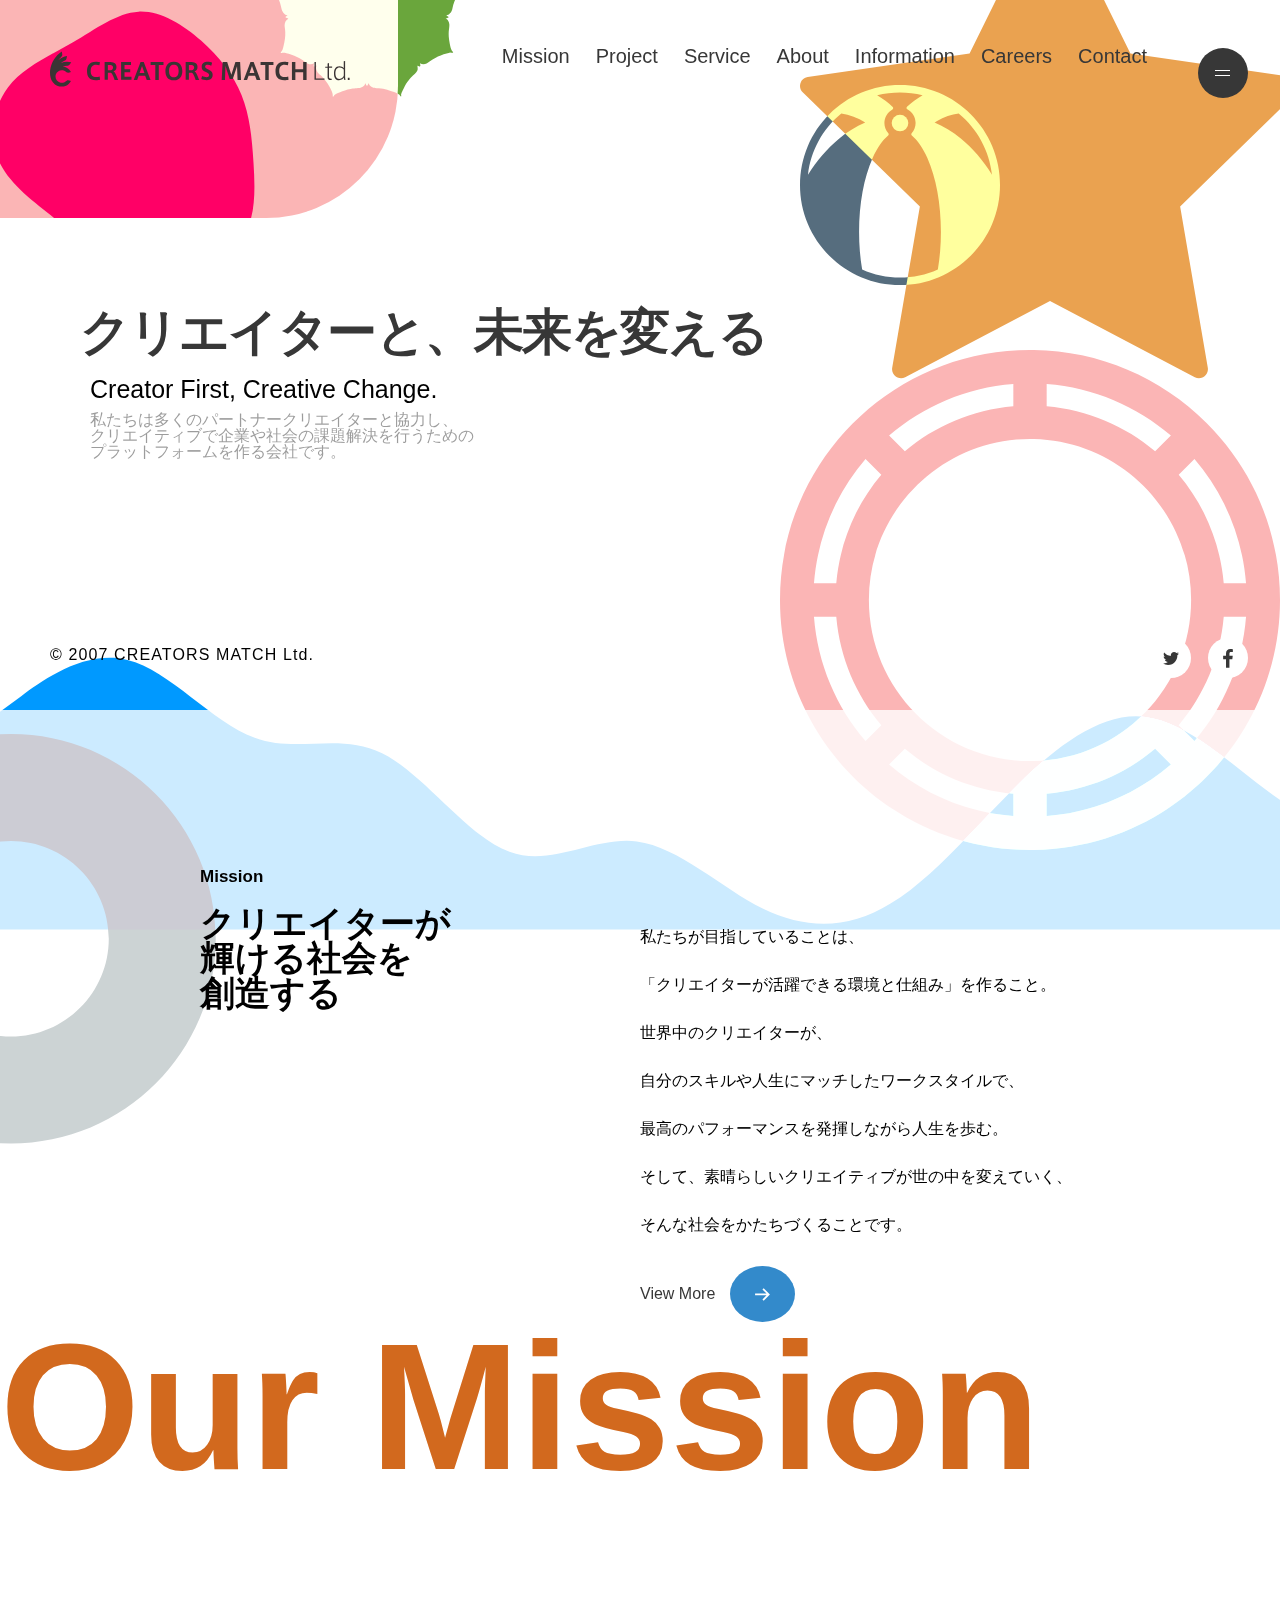
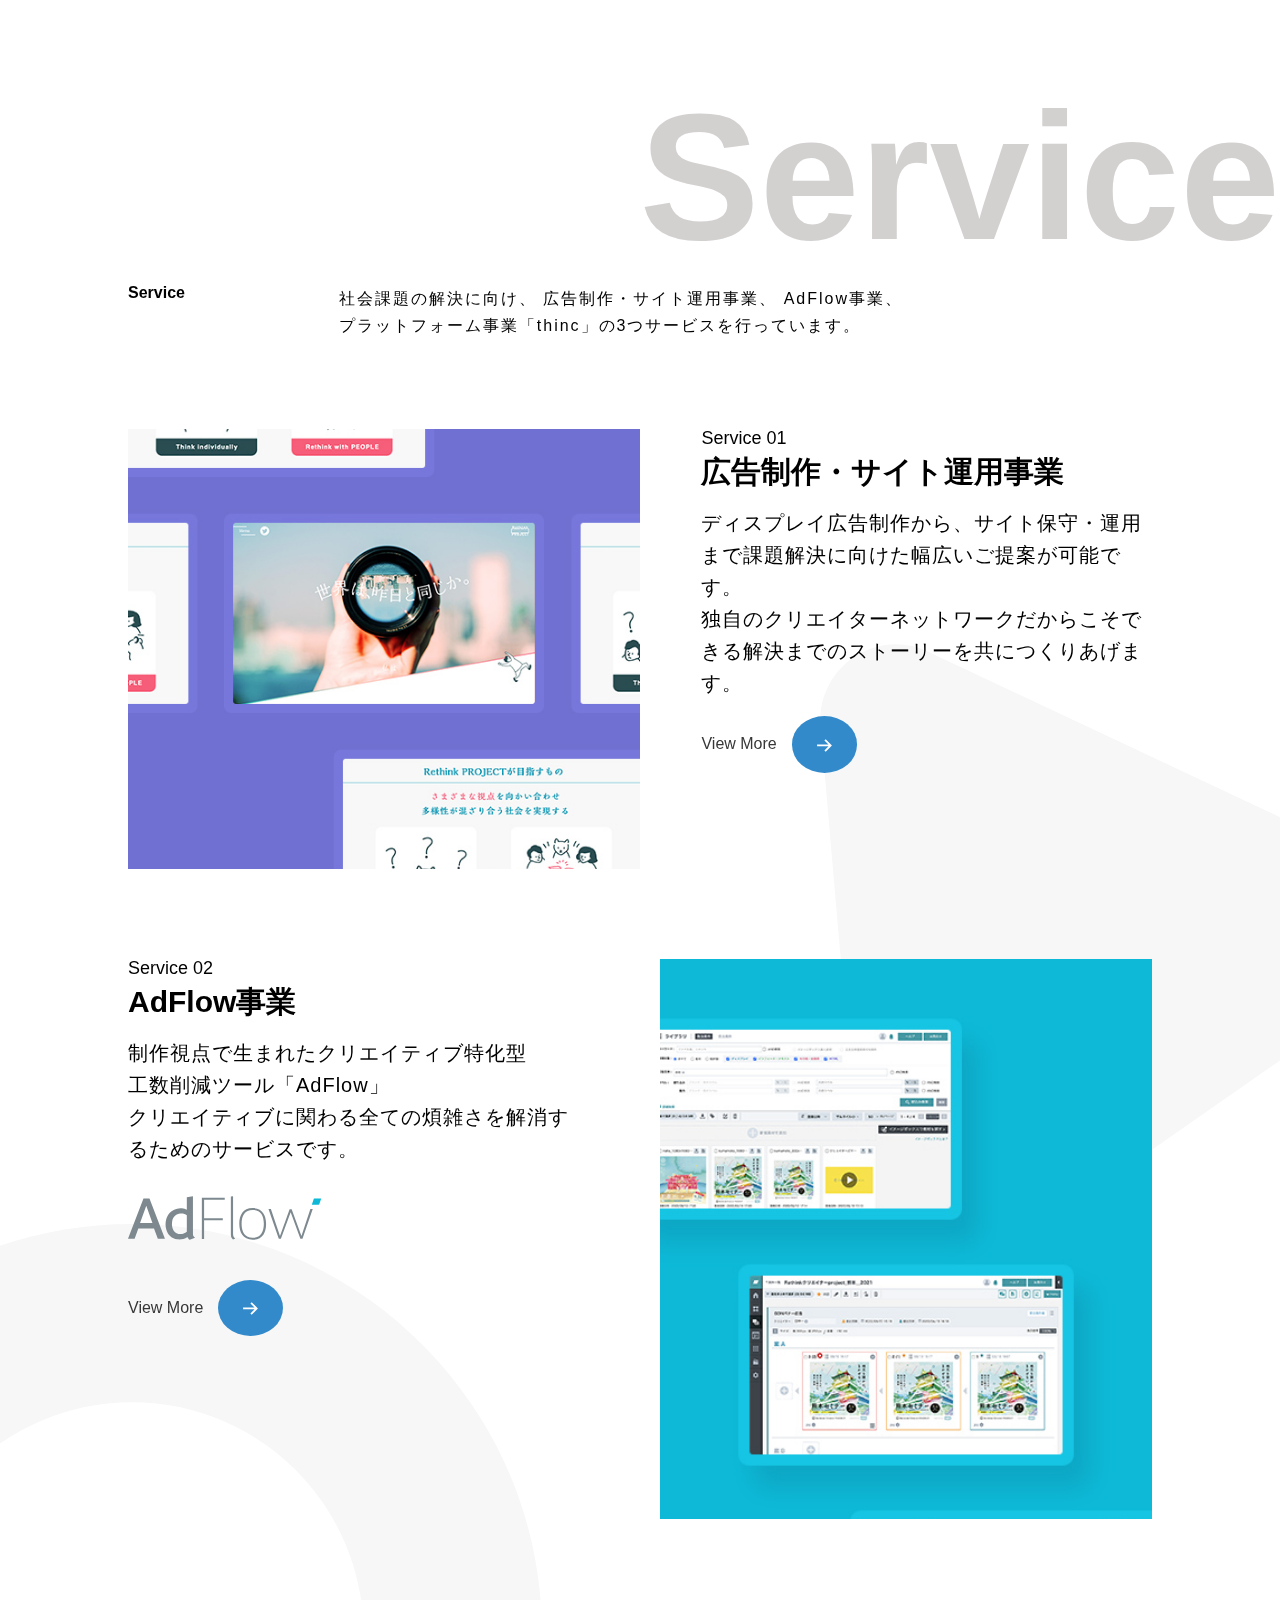
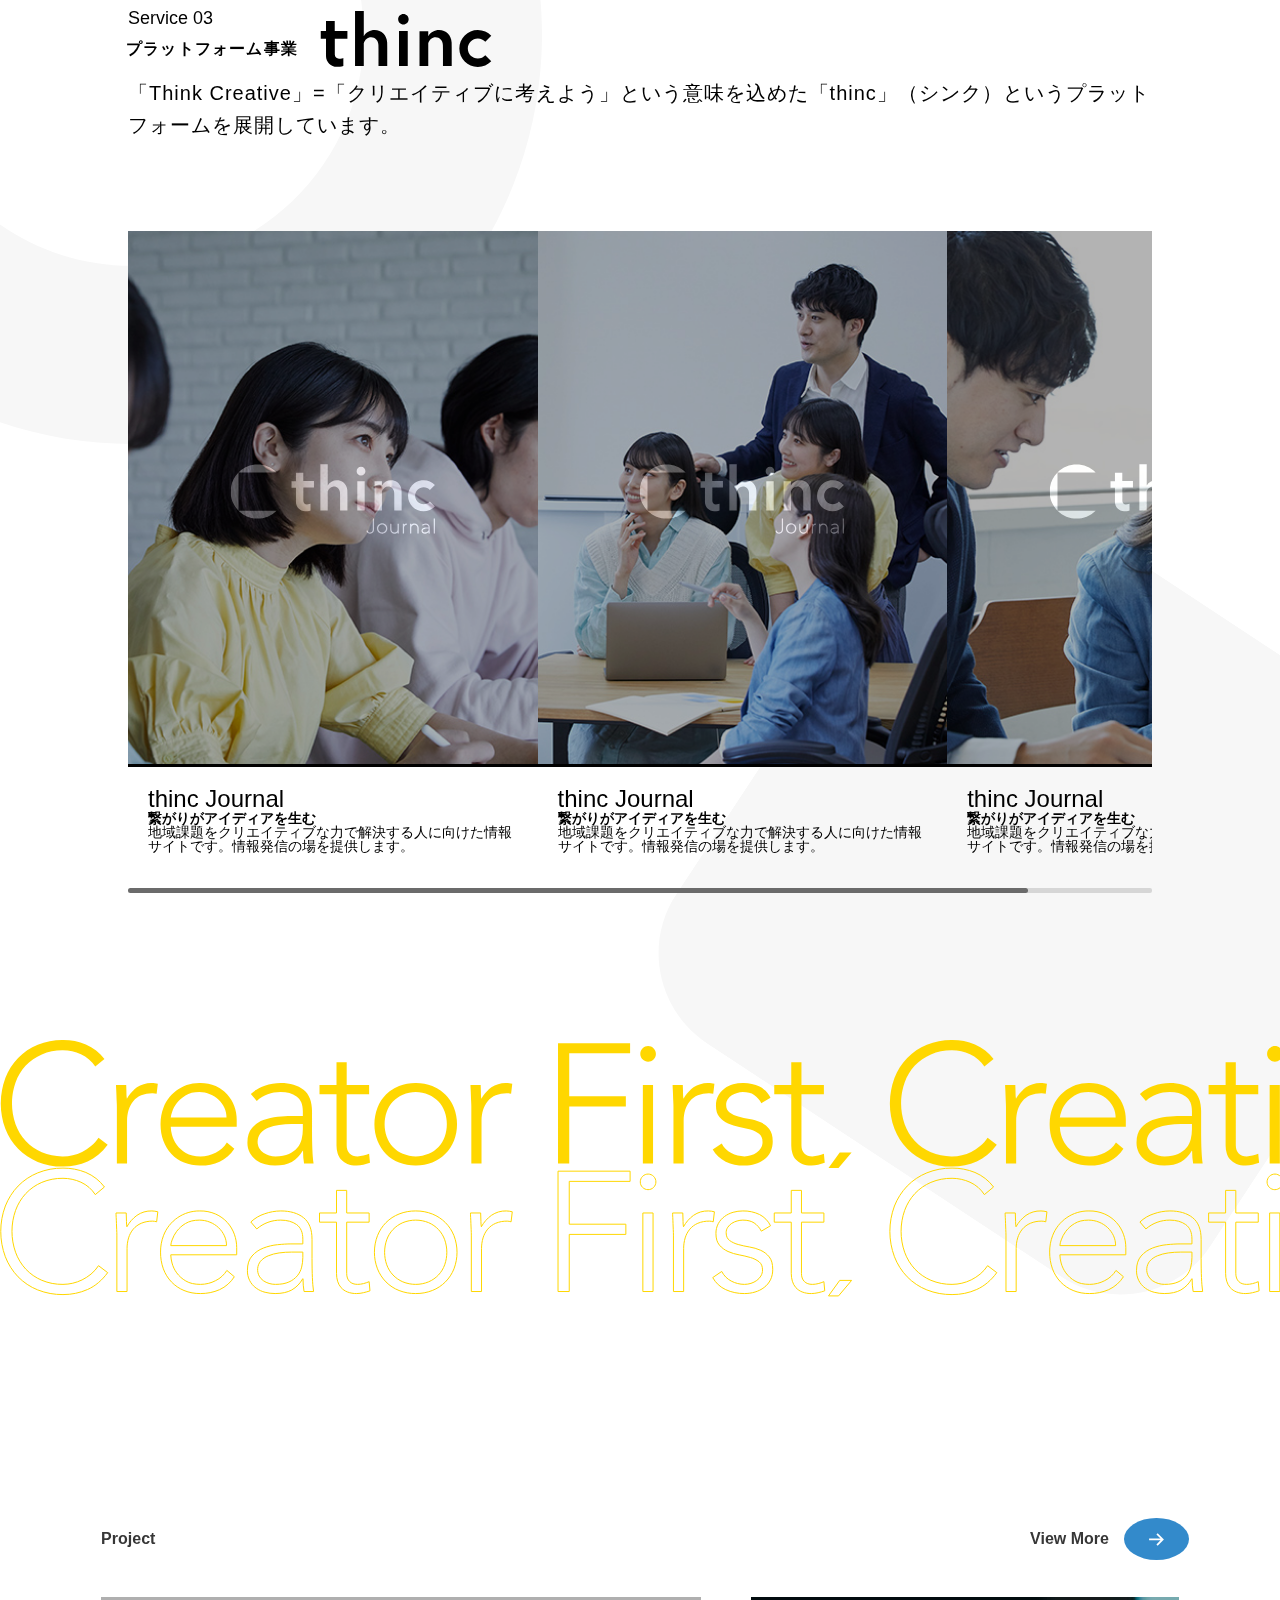
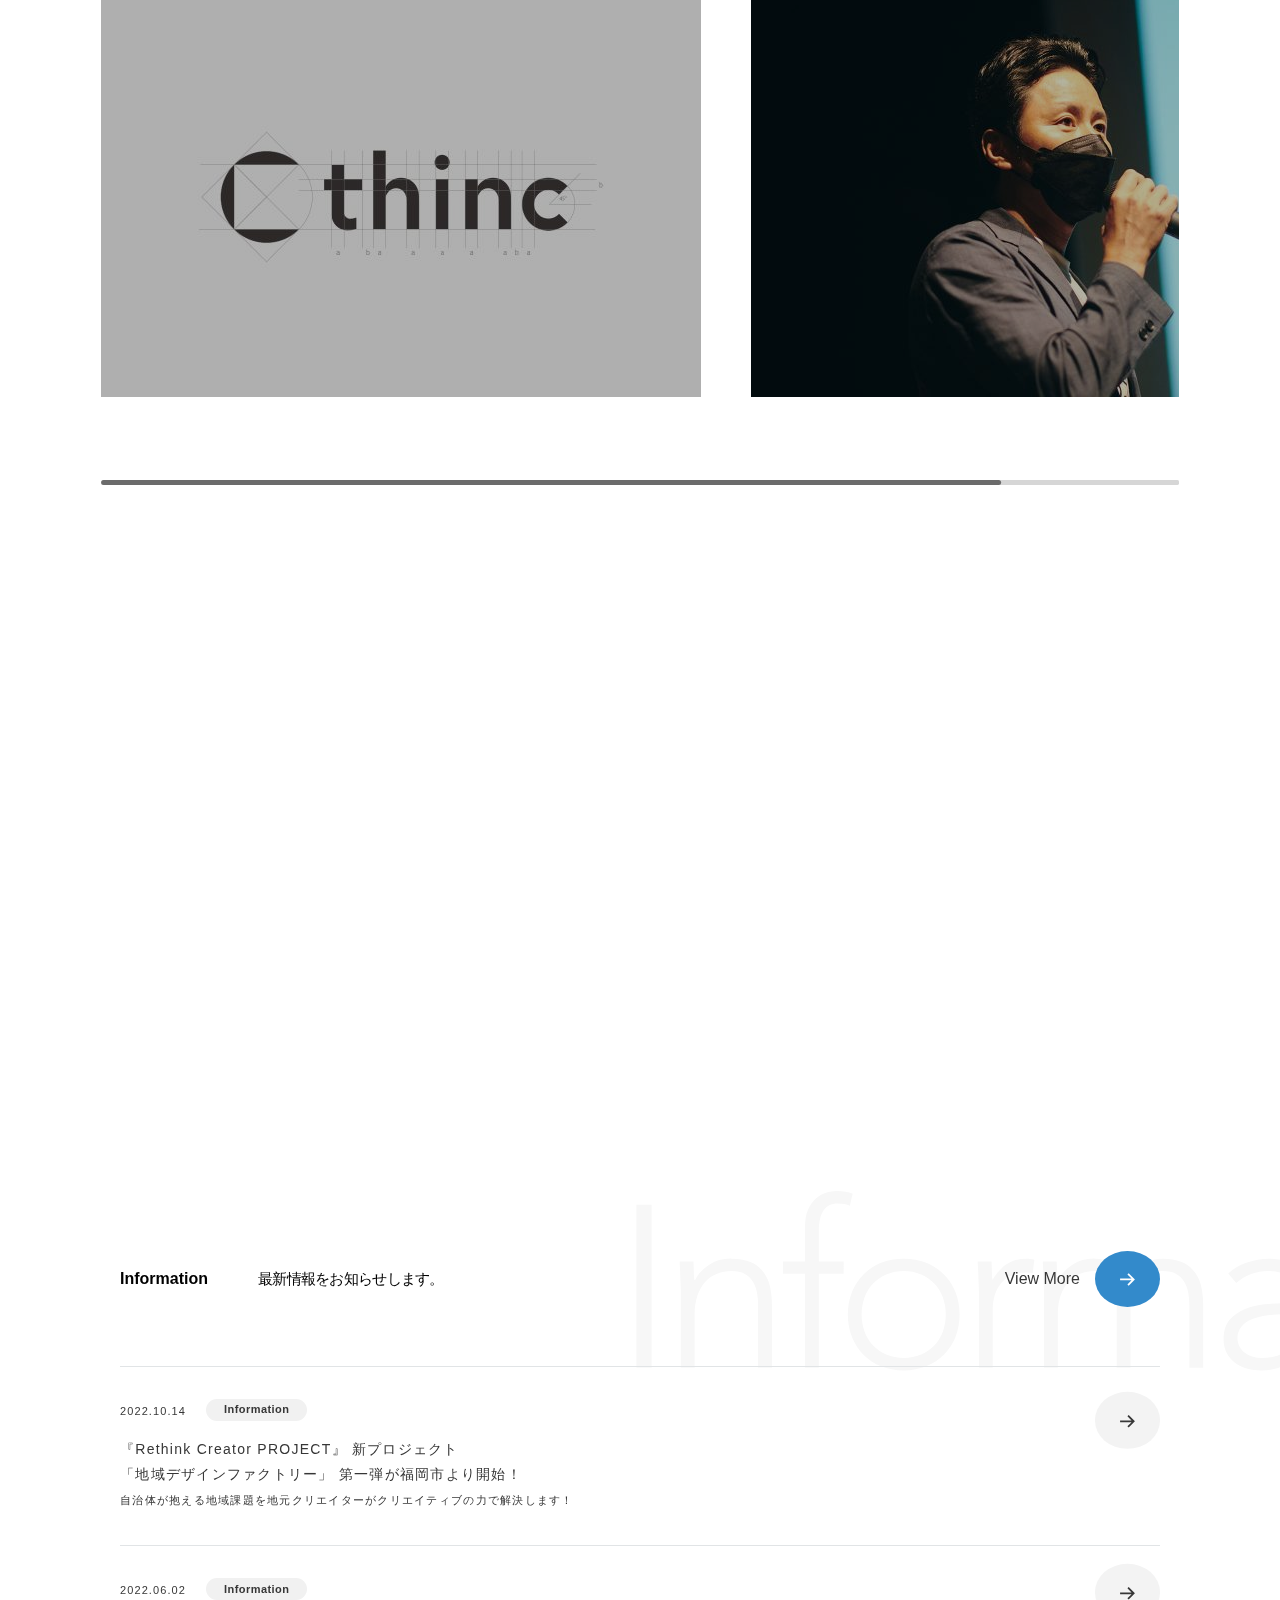
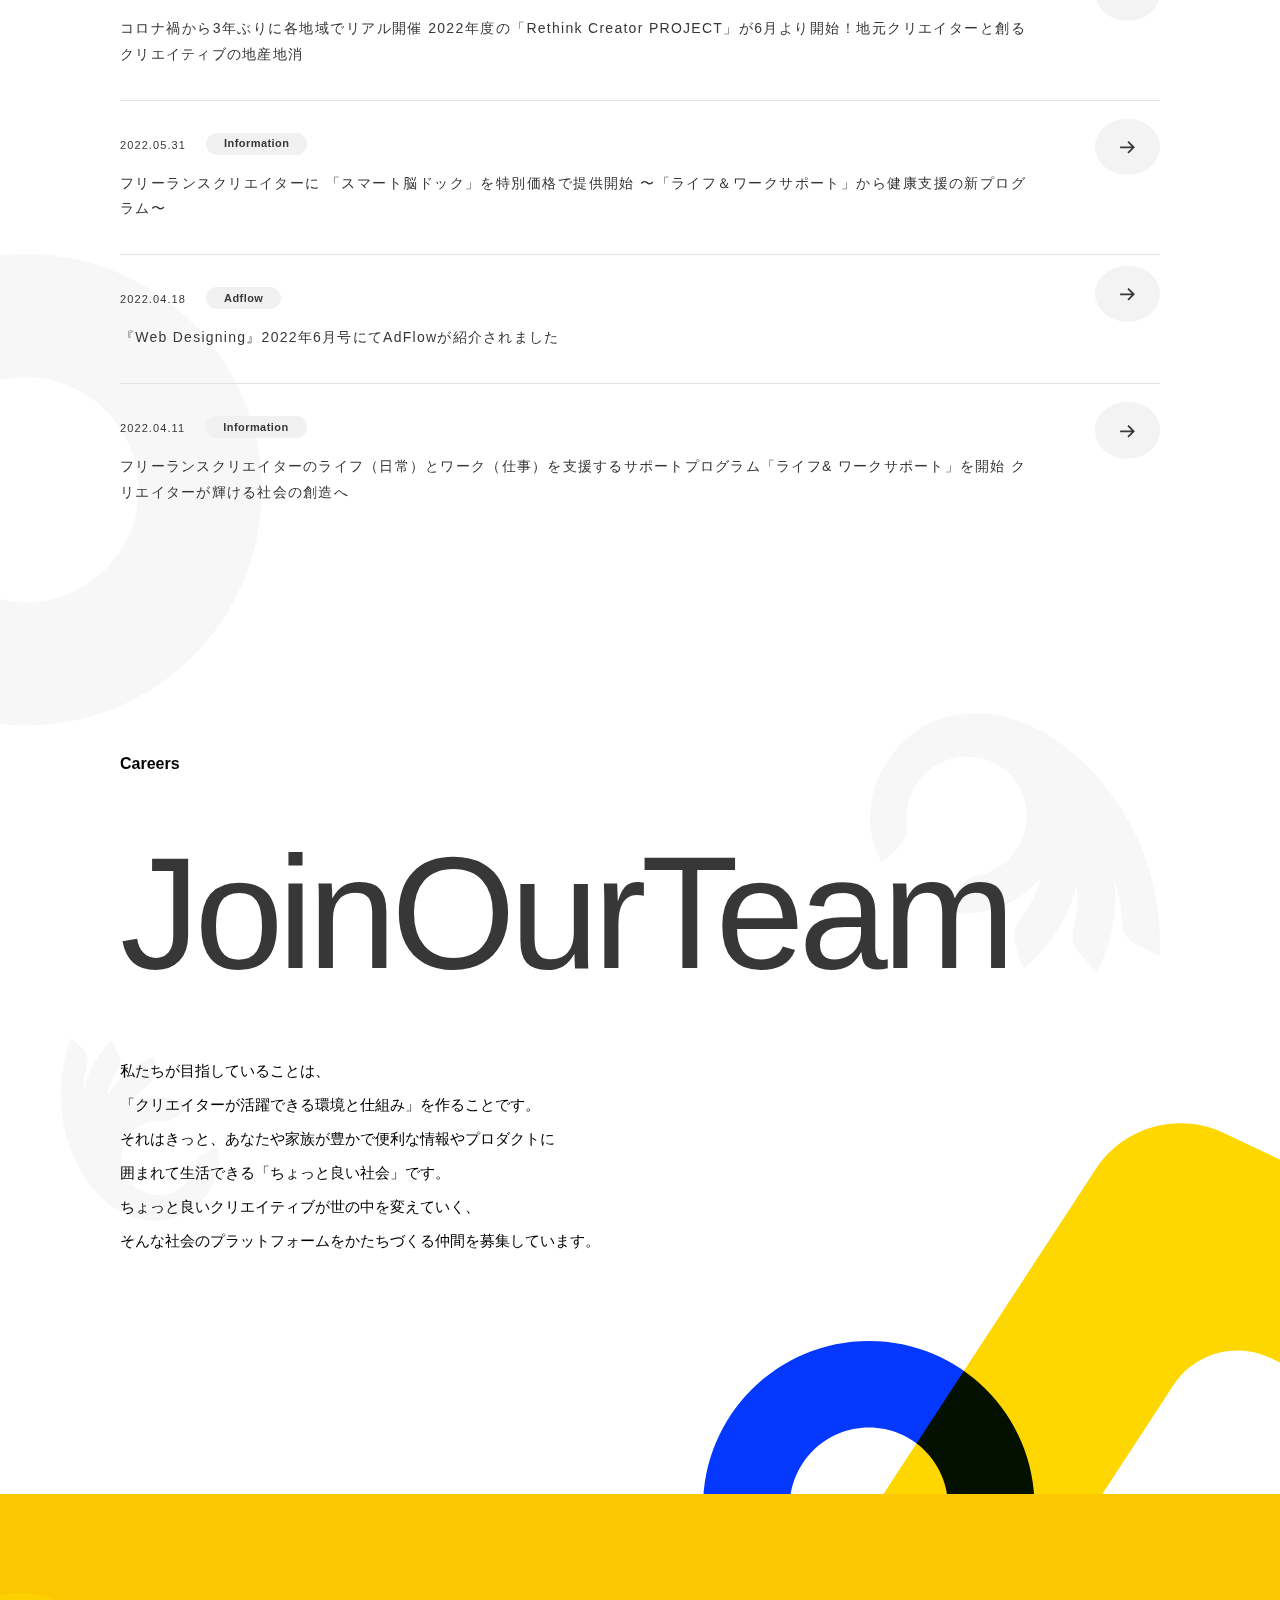
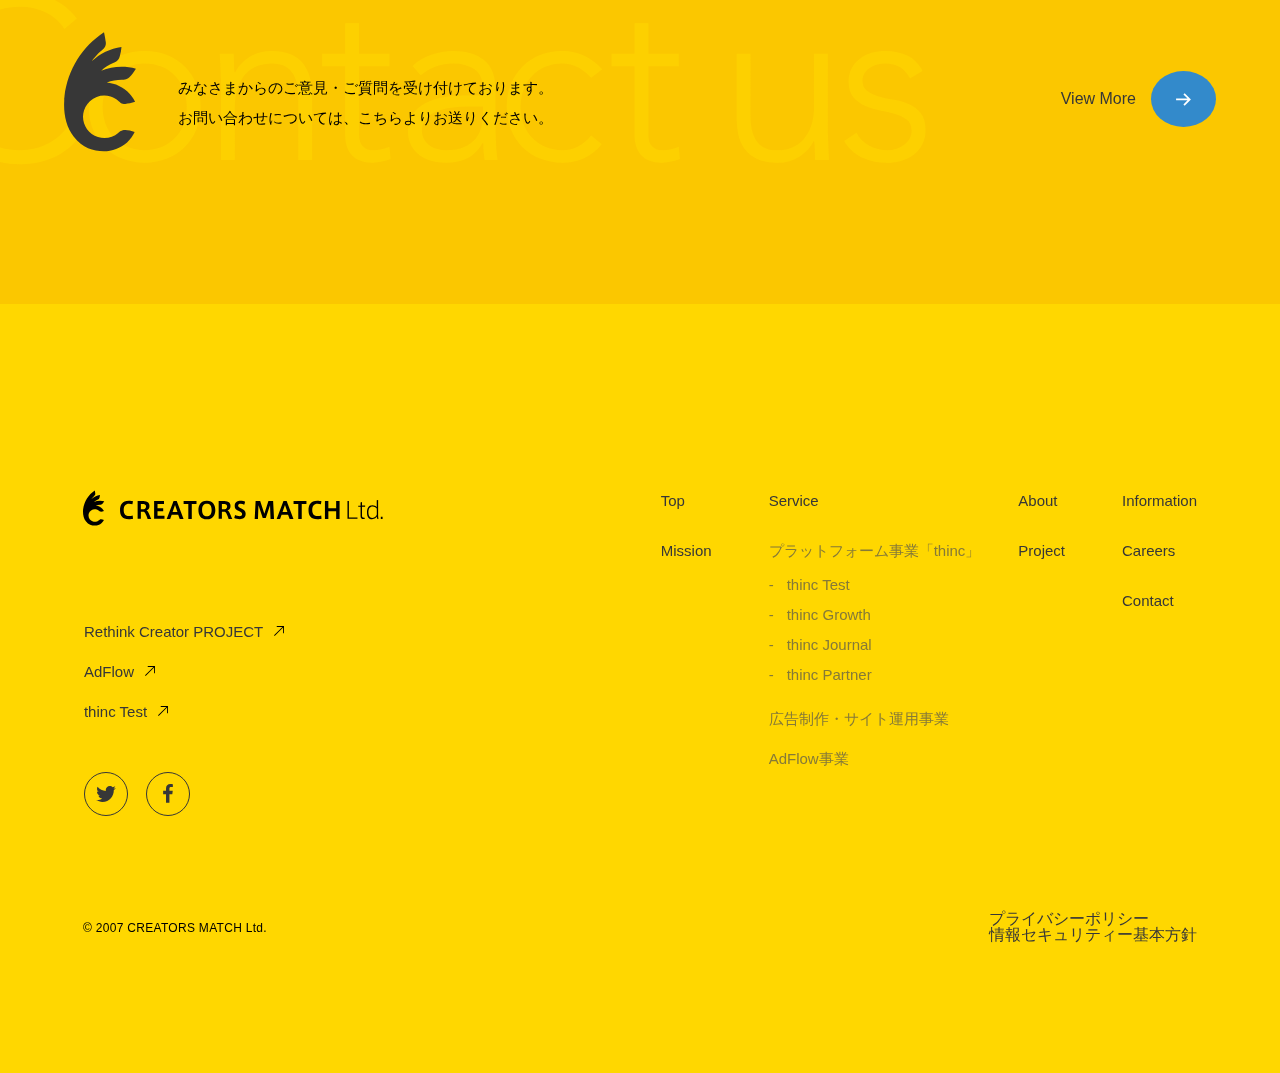
==== commit 6f45b2c6: "mobile responsive&animation adjusted" ====
--- a/index.html
+++ b/index.html
@@ -6,6 +6,7 @@
   <meta http-equiv="X-UA-Compatible" content="IE=edge">
   <meta name="viewport" content="width=device-width, initial-scale=1.0">
   <title>Demo Making</title>
+  <link rel="stylesheet" href="css/reset.css">
   <link rel="stylesheet" href="css/swiper.min.css">
   <link rel="stylesheet" href="css/style.css">
   <script src="js/jquery-1.9.1.js"></script>
@@ -427,7 +428,7 @@
                     <span class="letter6">ー</span>
                     <span class="letter7">と</span>
                     <span class="letter8">、</span>
-                  </span>
+                  </span><br class="sp">
                   <span class="text-block">
                     <span class="letter9">未</span>
                     <span class="letter10">来</span>
@@ -477,7 +478,7 @@
               <div class="copy"><span>クリエイターが</span><span>輝ける社会を</span><span>創造する</span></div>
             </div>
             <div class="block">
-              <div class="main-text">私たちが目指していることは、<br class="for-pc">「クリエイターが活躍できる環境と仕組み」を作ること。<br>世界中のクリエイターが、<br class="for-pc">自分のスキルや人生にマッチしたワークスタイルで、<br class="for-pc">最高のパフォーマンスを発揮しながら人生を歩む。<br>そして、素晴らしいクリエイティブが世の中を変えていく、<br class="for-pc">そんな社会をかたちづくることです。</div>
+              <div class="main-text">私たちが目指していることは、<br class="pc">「クリエイターが活躍できる環境と仕組み」を作ること。<br class="pc">世界中のクリエイターが、<br class="pc">自分のスキルや人生にマッチしたワークスタイルで、<br class="pc">最高のパフォーマンスを発揮しながら人生を歩む。<br class="pc">そして、素晴らしいクリエイティブが世の中を変えていく、<br class="pc">そんな社会をかたちづくることです。</div>
               <div class="btn-arrow-right">
                 <a href="/mission/">
                   <span class="btn-text">View More</span>
@@ -504,7 +505,7 @@
         <div class="section-inner">
           <div class="block-container">
             <h2 class="section-heading">Service</h2>
-            <div class="main-text">社会課題の解決に向け、 広告制作・サイト運用事業、 AdFlow事業、<br> プラットフォーム事業「thinc」の3つサービスを行っています。</div>
+            <div class="main-text">社会課題の解決に向け、 広告制作・サイト運用事業、 AdFlow事業、<br class="pc"> プラットフォーム事業「thinc」の3つサービスを行っています。</div>
           </div>
           <ul class="service-list">
             <li class="service-01">
@@ -896,7 +897,7 @@
             </svg>
           </div>
           <h2 class="section-heading">Careers</h2>
-          <div class="text-en"><span>Join</span><br class="sp"><span>Our</span><span>T<span>e</span><span>a</span>m</span></div>
+          <div class="text-en"><span>Join</span><br class="ipad"><span>Our</span><span>T<span>e</span><span>a</span>m</span></div>
           <div class="block-container">
             <div class="logo-hand-2">
               <svg>
--- a/css/style.css
+++ b/css/style.css
@@ -4,9 +4,10 @@
   box-sizing: border-box;
 }
 
-body{
+body {
   font-family: "YuGothic", "游ゴシック体", "Yu Gothic", "游ゴシック", "ヒラギノ角ゴ ProN W3", "Hiragino Kaku Gothic ProN", sans-serif;
 }
+
 .wrapper {
   overflow: hidden;
 }
@@ -25,9 +26,16 @@
   color: #373737;
   text-decoration: none;
 }
-.sp{
-  display:none;
-}
+
+.pc {
+  display: block;
+}
+
+.ipad,
+.sp {
+  display: none;
+}
+
 .header-inner {
   display: flex;
   justify-content: flex-end;
@@ -69,10 +77,12 @@
   transition: all .4s linear;
   border-bottom: 1px solid transparent;
 }
+
 .header-inner .nav ul li:hover {
-  cursor:pointer;
+  cursor: pointer;
   border-bottom: 1px solid #3b3434;
 }
+
 .header-inner .btn-menu {
   position: fixed;
   top: 48px;
@@ -86,39 +96,51 @@
   transition: all .3s ease-out;
   border-radius: 50%;
 }
-.header-inner .btn-menu.click{
+.header-inner.isblack .btn-menu {
   background-color: #fff;
 }
+
+.header-inner .btn-menu.click {
+  background-color: #fff;
+}
+
 .header-inner .btn-menu:hover {
   transform: scale(1.2);
 }
+
 .header-inner .btn-menu.click .line-1,
-.header-inner .btn-menu.click:hover .line-1{
+.header-inner .btn-menu.click:hover .line-1 {
   -webkit-transform: rotate(45deg);
   transform: rotate(45deg);
 }
+
 .header-inner .btn-menu.click .line-2,
-.header-inner .btn-menu.click:hover .line-2{
+.header-inner .btn-menu.click:hover .line-2 {
   -webkit-transform: rotate(-45deg);
   transform: rotate(-45deg);
 }
-.header-inner .btn-menu:hover .line-1{
+
+.header-inner .btn-menu:hover .line-1 {
   -webkit-transform: translateY(2px);
   transform: translateY(2px);
 }
-.header-inner .btn-menu:hover .line-2{
+
+.header-inner .btn-menu:hover .line-2 {
   -webkit-transform: translateY(-3px);
   transform: translateY(-3px);
 }
+
 .header-inner .btn-menu .line-1 {
   -webkit-transform: translateY(-3px);
   transform: translateY(-3px);
 }
+
 .header-inner .btn-menu .line-2 {
   -webkit-transform: translateY(2px);
   transform: translateY(2px);
 }
-.header-inner .btn-menu .line-1, 
+
+.header-inner .btn-menu .line-1,
 .header-inner .btn-menu .line-2 {
   display: block;
   position: absolute;
@@ -132,8 +154,14 @@
   transition: -webkit-transform 0.6s cubic-bezier(0, 0.55, 0.45, 1);
   transition: transform 0.6s cubic-bezier(0, 0.55, 0.45, 1), -webkit-transform 0.6s cubic-bezier(0, 0.55, 0.45, 1);
 }
-.header-inner .btn-menu.click .line-1, 
-.header-inner .btn-menu.click .line-2{
+.header-inner.isblack .btn-menu .line-1,
+.header-inner.isblack .btn-menu .line-2 {
+
+  background: #000;
+  
+}
+.header-inner .btn-menu.click .line-1,
+.header-inner .btn-menu.click .line-2 {
   background: #000;
 }
 
@@ -146,9 +174,10 @@
   width: 100%;
   height: 100%;
   overflow: auto;
-  pointer-events: none;
+  pointer-events: auto;
   -webkit-overflow-scrolling: touch;
 }
+
 .menu .menu-overlay {
   position: fixed;
   top: 0;
@@ -157,15 +186,18 @@
   height: 100%;
   background: #373737;
 }
+
 .menu .menu-wrapper {
   display: table;
   width: 100%;
   height: 100%;
 }
+
 .menu .menu-container {
   display: table-cell;
   vertical-align: middle;
 }
+
 .menu .menu-contents {
   display: flex;
   position: relative;
@@ -176,6 +208,7 @@
   overflow: hidden;
   color: #fff;
 }
+
 .menu .menu-contents .shape-circle-ring-gray {
   bottom: -600px;
   left: -450px;
@@ -183,19 +216,23 @@
   height: 900px;
   fill: #3e3e3e;
 }
+
 .menu .menu-contents .logo {
   display: inline-block;
   top: 18px;
 }
+
 .menu-contents a {
   color: #fff;
 }
+
 .menu-contents .logo svg {
   width: 246px;
   height: 29px;
   transition: fill 0.5s;
   fill: #fff;
 }
+
 .menu-contents .link-block-nav {
   display: flex;
   justify-content: space-between;
@@ -204,50 +241,64 @@
   box-sizing: border-box;
   max-width: 1280px;
 }
+
 .menu-contents .link-block-nav .list-level-1:nth-child(1) {
   margin-right: 43px;
 }
+
 .menu-contents .link-block-nav li {
   line-height: 1;
   font-size: 28px;
 }
-.menu-contents .link-block-nav .list-level-1 > li {
+
+.menu-contents .link-block-nav .list-level-1>li {
   margin-bottom: 52px;
 }
-.menu-contents .link-block-nav li a, 
+
+.menu-contents .link-block-nav li a,
 .menu-contents .link-block-nav li p {
   display: inline-block;
   position: relative;
   padding: 10px 0;
 }
-.menu-contents .link-block-nav .list-level-1 a, 
-.menu-contents .link-block-nav .list-level-2 a, 
+
+.menu-contents .link-block-nav .list-level-1 a,
+.menu-contents .link-block-nav .list-level-2 a,
 .menu-contents .link-block-nav .list-level-3 a {
   transition: color 0.5s;
 }
+
 .menu-contents .link-block-nav .list-level-2 {
   margin-top: 21px;
 }
+
 .menu-contents .link-block-nav .list-level-2 li {
   line-height: 1;
   font-size: 15px;
 }
-.menu-contents .link-block-nav .list-level-2 > li {
+
+.menu-contents .link-block-nav .list-level-2>li {
   margin-bottom: 11px;
 }
-.menu-contents .link-block-nav .list-level-2 li a, .menu-contents .link-block-nav .list-level-2 li p {
+
+.menu-contents .link-block-nav .list-level-2 li a,
+.menu-contents .link-block-nav .list-level-2 li p {
   color: #a4a4a4;
 }
+
 .menu-contents .link-block-nav .list-level-3 {
   margin: 15px 0 15px;
 }
+
 .menu-contents .link-block-nav .list-level-3 li {
   margin-bottom: 13px;
 }
+
 .menu-contents .link-block-nav .list-level-3 li a {
   position: relative;
   padding: 4px 0 4px 18px;
 }
+
 .menu-contents .link-block-nav .list-level-3 li a::before {
   display: block;
   position: absolute;
@@ -255,28 +306,34 @@
   left: 0;
   content: "-";
 }
+
 .menu-contents .link-block-nav .list-level-1:nth-child(3) {
   margin-right: 28px;
 }
+
 .menu-contents .link-block-site {
   position: absolute;
   right: 70px;
   bottom: 36px;
 }
+
 .menu-contents .link-block-site ul {
   display: flex;
 }
+
 .menu-contents .link-block-site li {
   line-height: 1;
   margin-left: 47px;
   font-size: 15px;
 }
+
 .menu-contents .link-block-site li a {
   display: inline-block;
   position: relative;
   padding: 10px 0;
   transition: color 0.5s;
 }
+
 .menu-contents .link-block-site li .icon-arrow {
   position: absolute;
   top: 11px;
@@ -286,20 +343,24 @@
   transition: fill 0.5s;
   fill: #fff;
 }
+
 .menu-contents .link-block-site li:nth-child(2) {
   margin-left: 52px;
 }
+
 .menu-contents .copyright {
   position: absolute;
   bottom: 48px;
   left: 50px;
   line-height: 1;
-  font-size:12px;
+  font-size: 12px;
   letter-spacing: 0.4px;
 }
+
 .menu-contents .copyright span {
   display: inline-block;
 }
+
 .shape-bg {
   position: fixed;
   top: 0;
@@ -325,34 +386,39 @@
   z-index: 1;
   width: 200px;
   height: 200px;
-  transition:all .6s linear;
+  transition: all .6s linear;
   fill: #6aa63c;
   mix-blend-mode: color-dodge;
 }
+
 .shape-bg .shape-circle-purple svg {
   position: relative;
 
 }
+
 .shape-bg .shape-circle-purple.loading {
   animation: loadcirclepurple 1s ease-in-out;
-  -webkit-animation-timing-function:ease-in-out;
-}
+  -webkit-animation-timing-function: ease-in-out;
+}
+
 /*.shape-bg .shape-circle-purple.loading svg { 
   animation: loadcirclepurple 1s linear;
   animation-timing-function:linear;
   -webkit-animation-timing-function:linear;
 }*/
 @keyframes loadcirclepurple {
-  from{
+  from {
     top: -200px;
     left: -110px;
   }
-  to{
+
+  to {
     top: -100px;
     left: 267px;
   }
 
 }
+
 .shape-bg .shape-circle-purple.loaded svg {
   animation: circlepurple 6s infinite;
   animation-timing-function: ease-in-out;
@@ -396,16 +462,19 @@
   fill: #fbb5b5;
 
 }
+
 @keyframes shapegrouptopleft {
-from{
-  top: -482px;
-  left: -302px;
-}
-to{
-  top: -382px;
-  left: -202px;
-}
-}
+  from {
+    top: -482px;
+    left: -302px;
+  }
+
+  to {
+    top: -382px;
+    left: -202px;
+  }
+}
+
 .shape-bg .shape-group-top-left .shape-circle-red {
   bottom: -100px;
   left: 180px;
@@ -446,32 +515,38 @@
   height: 410px;
   fill: #022329;
 }
-.shape-bg .shape-circle-ring-blue svg{
+
+.shape-bg .shape-circle-ring-blue svg {
   position: relative;
   transition: all 1s linear;
 }
+
 .shape-bg .shape-circle-ring-blue.loading svg {
   animation: loadringblue 1s;
   animation-timing-function: ease-in-out;
   -webkit-animation-timing-function: ease-in-out;
 }
+
 @keyframes loadringblue {
- 0%{
-  top: 200px;
-  right: 200px;
-
- }
- 50%{
-  top: 100px;
-  right: 100px;
- 
- }
- 100%{
-  top: 0px;
-  right: 0px;
-
- }
-}
+  0% {
+    top: 200px;
+    right: 200px;
+
+  }
+
+  50% {
+    top: 100px;
+    right: 100px;
+
+  }
+
+  100% {
+    top: 0px;
+    right: 0px;
+
+  }
+}
+
 .shape-bg .shape-circle-ring-blue.loaded svg {
 
   animation: ring-blue 3s infinite;
@@ -509,14 +584,17 @@
   animation-timing-function: ease-in-out;
   -webkit-animation-timing-function: ease-in-out;
 }
+
 @keyframes shapegroupbottomright {
-from{
-  bottom: -400px;
-}
-to{
-  bottom: -30px;
-}
-}
+  from {
+    bottom: -400px;
+  }
+
+  to {
+    bottom: -30px;
+  }
+}
+
 .shape-bg .shape-group-bottom-right .shape-semicircle-blue {
   bottom: -38px;
   left: 0;
@@ -568,16 +646,19 @@
   animation-timing-function: ease-in-out;
   -webkit-animation-timing-function: ease-in-out;
 }
+
 @keyframes shapesquareringgreen {
- from{
-  top: 455px;
-  right: -859px;
- }
- to{
-  top: 300px;
-  right: 0px;
- }
-}
+  from {
+    top: 455px;
+    right: -859px;
+  }
+
+  to {
+    top: 300px;
+    right: 0px;
+  }
+}
+
 .shape-bg .shape-square-ring-green svg {
   position: relative;
   transition: all 1s linear;
@@ -614,19 +695,21 @@
   -webkit-transform-origin: bottom left;
   transform-origin: bottom left;
   transition: all 1s linear;
-  animation: shapegrouptopright 1s ;
+  animation: shapegrouptopright 1s;
   animation-timing-function: ease-in-out;
   -webkit-animation-timing-function: ease-in-out;
 }
+
 @keyframes shapegrouptopright {
-from{
-  top: -692px;
-  right: -650px;
-}
-to{
-  top: 0px;
-  right: -220px;
-}
+  from {
+    top: -692px;
+    right: -650px;
+  }
+
+  to {
+    top: 0px;
+    right: -220px;
+  }
 }
 
 .shape-bg .shape-group-top-right .shape-circle-ring-yellow {
@@ -651,12 +734,14 @@
     right: 0px;
     transform: rotate(0deg);
   }
+
   50% {
     right: -100px;
     transform: rotate(90deg);
   }
+
   100% {
-   
+
     right: 0px;
     transform: rotate(0deg);
   }
@@ -704,17 +789,17 @@
 }
 
 .main .copy-main .copy-main-inner .split-text-1 span,
-.main .copy-main .copy-main-inner .text-block span { 
- display: inline-block;
- visibility: hidden;
- background-size: 300%;
- font-size: 50px;
- font-weight: 900;
- letter-spacing: -13px;
- text-transform: uppercase;
- transition: all .5s linear;
- -webkit-background-clip: text;
- -webkit-text-fill-color:  rgb(55, 55, 55);
+.main .copy-main .copy-main-inner .text-block span {
+  display: inline-block;
+  visibility: hidden;
+  background-size: 300%;
+  font-size: 50px;
+  font-weight: 900;
+  letter-spacing: -6px;
+  text-transform: uppercase;
+  transition: all .5s linear;
+  -webkit-background-clip: text;
+  -webkit-text-fill-color: rgb(55, 55, 55);
 }
 
 .main .copy-main .copy-main-inner .split-text-1 span.animated {
@@ -724,40 +809,45 @@
   -moz-animation: animated_text .3s linear;
   -webkit-animation: animated_text .3s linear;
 }
+
 .main .copy-main .copy-main-inner .text-block span.animated {
-  visibility:visible;
+  visibility: visible;
   transform: translateX(-10px) translateY(-10px);
   animation: animated_text .3s linear;
   -moz-animation: animated_text .3s linear;
   -webkit-animation: animated_text .3s linear;
 }
+
 @keyframes animated_text {
   0% {
     visibility: hidden;
-    background: linear-gradient(to right,yellow,yellow,yellow,yellow);
+    background: linear-gradient(to right, yellow, yellow, yellow, yellow);
     transform: translateX(30px) translateY(25px);
     -webkit-background-clip: text;
     -webkit-text-fill-color: transparent;
     opacity: 0;
   }
- 15% {
-  visibility: visible;
-  background: linear-gradient(to right,yellow,yellow,yellow,yellow);
-  transform: translateX(20px) translateY(15px);
-  -webkit-background-clip: text;
-  -webkit-text-fill-color: transparent;
-  opacity: 0.25;
- }
- 35% {
-  background: linear-gradient(to right,rgb(55, 55, 55),yellow,yellow,yellow);
-  transform: translateX(20px) translateY(15px);
-  -webkit-background-clip: text;
-  -webkit-text-fill-color: transparent;
-  opacity: 0.25;
-
- }
+
+  15% {
+    visibility: visible;
+    background: linear-gradient(to right, yellow, yellow, yellow, yellow);
+    transform: translateX(20px) translateY(15px);
+    -webkit-background-clip: text;
+    -webkit-text-fill-color: transparent;
+    opacity: 0.25;
+  }
+
+  35% {
+    background: linear-gradient(to right, rgb(55, 55, 55), yellow, yellow, yellow);
+    transform: translateX(20px) translateY(15px);
+    -webkit-background-clip: text;
+    -webkit-text-fill-color: transparent;
+    opacity: 0.25;
+
+  }
+
   50% {
-    background: linear-gradient(to right,rgb(55, 55, 55),yellow,yellow,yellow);
+    background: linear-gradient(to right, rgb(55, 55, 55), yellow, yellow, yellow);
     transform: translateX(10px) translateY(5px);
     -webkit-background-clip: text;
     -webkit-text-fill-color: transparent;
@@ -765,20 +855,22 @@
   }
 
   75% {
-    background: linear-gradient(to right,rgb(55, 55, 55),rgb(55, 55, 55),yellow,yellow);
+    background: linear-gradient(to right, rgb(55, 55, 55), rgb(55, 55, 55), yellow, yellow);
     transform: translateX(0px) translateY(0px);
     -webkit-background-clip: text;
     -webkit-text-fill-color: transparent;
     opacity: 0.75;
   }
+
   100% {
-    background: linear-gradient(to right,rgb(55, 55, 55),rgb(55, 55, 55),rgb(55, 55, 55),rgb(55, 55, 55));
+    background: linear-gradient(to right, rgb(55, 55, 55), rgb(55, 55, 55), rgb(55, 55, 55), rgb(55, 55, 55));
     transform: translateX(-10px) translateY(-10px);
     -webkit-background-clip: text;
     -webkit-text-fill-color: transparent;
     opacity: 1;
   }
 }
+
 .section-mission .section-inner {
   margin: 0 auto;
   padding: 158px 100px;
@@ -792,7 +884,6 @@
 
 .section-hero .section-inner .copy .copy-main {
   display: block;
-  font-size: 35px;
 }
 
 .section-hero .section-inner .copy .slider-txt {
@@ -812,7 +903,7 @@
 
   50% {
 
-    left: -10px;
+    left: -20px;
     opacity: 0.5;
   }
 
@@ -825,6 +916,7 @@
 .section-hero .section-inner .main-text {
   display: none;
 }
+
 .section-hero .copyright {
   position: absolute;
   bottom: 47px;
@@ -835,7 +927,8 @@
   font-size: 1rem;
   letter-spacing: 0.07em;
 }
-.section-hero .copyright span{
+
+.section-hero .copyright span {
   position: relative;
   top: 0;
   left: 0;
@@ -845,6 +938,7 @@
 .section-hero .copyright span {
   display: inline-block;
 }
+
 .section-hero .link-block-sns {
   position: absolute;
   right: 32px;
@@ -857,11 +951,13 @@
   display: flex;
 
 }
+
 .section-hero .link-block-sns li {
   width: 40px;
   height: 40px;
 
 }
+
 .section-hero .link-block-sns .btn-twitter {
   margin-right: 17px;
 }
@@ -877,28 +973,35 @@
   border-radius: 50%;
 
 }
+
 .section-hero .btn-twitter a,
 .section-hero .btn-facebook a {
   transition: background 0.6s cubic-bezier(0, 0.55, 0.45, 1);
 }
+
 .section-hero .link-block-sns span {
   display: block;
 }
+
 .section-hero .link-block-sns .icon {
   fill: #373737;
 }
+
 .section-hero .btn-twitter a .icon,
 .section-hero .btn-facebook a .icon {
   transition: fill 0.6s cubic-bezier(0, 0.55, 0.45, 1);
 }
+
 .section-hero .link-block-sns .btn-twitter .icon {
   width: 16px;
   height: 13px;
 }
+
 .section-hero .link-block-sns .btn-facebook .icon {
   width: 10px;
   height: 19px;
 }
+
 .section-mission {
   position: relative;
   overflow: hidden;
@@ -950,14 +1053,14 @@
 
 .btn-arrow-right .icon-arrow-right {
   display: inline-block;
-  padding: 22px 25px;
+  padding: 20px 25px;
   background-color: #338acb;
   transition: all linear .2s;
   border-radius: 50%;
 }
 
 .btn-arrow-right a:hover .icon-arrow-right {
-  padding: 13px 18px 13px 13px;
+  padding: 10px 18px 10px 13px;
 }
 
 .btn-arrow-right .icon-arrow-right .icon {
@@ -1219,16 +1322,19 @@
   padding: 20px;
 }
 
-.swiper-slide .slider-text-container .name{
+.swiper-slide .slider-text-container .name {
   font-size: 24px;
 }
-.swiper-slide .slider-text-container .copy{
+
+.swiper-slide .slider-text-container .copy {
   font-size: 14px;
   font-weight: bold;
 }
+
 .swiper-slide .slider-text-container .text {
   font-size: 14px;
 }
+
 .swiper-container-horizontal>.swiper-scrollbar {
   bottom: 0;
   left: 50%;
@@ -1349,16 +1455,18 @@
 .section-project.isblack {
   background-color: #373737;
 }
-.section-project.isblack .decoration-text{
-    opacity: 0.01;
-}
+
+.section-project.isblack .decoration-text {
+  opacity: 0.01;
+}
+
 .section-project .decoration-text {
   position: absolute;
   top: 128px;
   left: -21px;
   width: 648px;
   height: 220px;
-  transition:left .5s linear;
+  transition: left .5s linear;
   fill: #fff;
   opacity: 0.2;
 }
@@ -1386,6 +1494,14 @@
   transform: translateY(-50%);
 }
 
+.section-project .section-heading .btn-arrow-right .icon-arrow-right {
+  padding: 13px 25px;
+}
+
+.section-project .section-heading .btn-arrow-right a:hover .icon-arrow-right {
+  padding: 8px 16px 8px 23px;
+}
+
 .section-project.isblack .section-heading .btn-arrow-right .btn-text {
   color: #fff;
 }
@@ -1406,9 +1522,11 @@
   font-size: 12px;
   opacity: .4;
 }
+
 .section-project .swiper-slide {
-  width: 600px!important;
-}
+  width: 600px !important;
+}
+
 .section-information {
   position: relative;
   z-index: 1;
@@ -1514,24 +1632,30 @@
   padding: 32px 134px 33px 0;
   border-top: 1px solid #e1e4e6;
 }
+
 .section-information .information-list a:hover .btn-arrow-right .icon-arrow-right {
   -webkit-transform: scale(0.85);
   transform: scale(0.85);
 }
+
 .section-information .information-list .btn-arrow-right {
   position: absolute;
   top: 30%;
   right: 0;
 }
+
 .section-information .information-list .btn-arrow-right .icon-arrow-right {
   background-color: #f3f3f3;
 }
+
 .section-information .information-list .btn-arrow-right .icon-arrow-right .icon {
   fill: #373737;
 }
+
 .section-information .information-list a:hover .title span {
   border-color: #959595;
 }
+
 .section-careers {
   position: relative;
   overflow: hidden;
@@ -1542,6 +1666,12 @@
   padding: 218px 120px 236px;
   max-width: 1290px;
 }
+
+.section-careers .section-inner .section-heading {
+  position: relative;
+  z-index: 1;
+}
+
 .section-careers .text-en {
   position: relative;
   top: 0;
@@ -1552,37 +1682,43 @@
   font-size: 160px;
   white-space: nowrap;
   letter-spacing: -0.035em;
-  transition:all .5s linear;
-}
+  z-index: 1;
+  transition: all .5s linear;
+}
+
 .section-careers .shape-circle-ring-yellow {
   right: 245px;
   bottom: -179px;
-  
-    z-index: 12;
+
+  z-index: 12;
   width: 332px;
   height: 332px;
   transition: all 5s linear;
   fill: #fbc700;
-    mix-blend-mode: difference;
+  mix-blend-mode: difference;
   animation: shape-circle-ring-bold 5s infinite;
 }
+
 @keyframes shape-circle-ring-bold {
-  0%{
+  0% {
     right: 245px;
     transform: scale(1);
     transform: scale(1.2) rotate(0deg);
   }
-  50%{
+
+  50% {
     right: 300px;
     transform: scale(1.2);
     transform: scale(1.2) rotate(-22deg);
   }
-  100%{
+
+  100% {
     right: 245px;
     transform: scale(1);
     transform: scale(1.2) rotate(0deg);
   }
 }
+
 .section-careers .logo-hand-1 {
   position: absolute;
   top: 170px;
@@ -1591,6 +1727,7 @@
   height: 270px;
   fill: #f7f7f7;
 }
+
 .section-careers .logo-hand-2 {
   position: absolute;
   top: -16px;
@@ -1599,6 +1736,7 @@
   height: 184px;
   fill: #f7f7f7;
 }
+
 .section-careers .shape-square-ring-yellow {
   top: 0;
   left: 0;
@@ -1616,20 +1754,24 @@
   fill: #338acb;
   animation: shape-circle-ring-blue 5s infinite;
 }
+
 @keyframes shape-circle-ring-blue {
-  0%{
+  0% {
     left: -170px;
     transform: scale(1) rotate(0deg);
   }
-  50%{
+
+  50% {
     left: -225px;
     transform: scale(1.2) rotate(-22deg);
   }
-  100%{
+
+  100% {
     left: -170px;
     transform: scale(1) rotate(0deg);
   }
 }
+
 .section-careers .shape-group-container {
   position: absolute;
   right: -361px;
@@ -1639,17 +1781,19 @@
   overflow: hidden;
   -webkit-transform: rotate(33.22deg);
   transform: rotate(33.22deg);
-  animation:shape-square-ring-yellow 5s infinite;
+  animation: shape-square-ring-yellow 5s infinite;
 }
 
 @keyframes shape-square-ring-yellow {
-  0%{
+  0% {
     transform: rotate(33.22deg);
   }
-  50%{
+
+  50% {
     transform: rotate(55.44deg);
   }
-  100%{
+
+  100% {
     transform: rotate(33.22deg);
   }
 }
@@ -1660,6 +1804,7 @@
   align-items: center;
   margin-top: 61px;
 }
+
 .section-careers .logo-hand-2 {
   position: absolute;
   top: -16px;
@@ -1668,6 +1813,7 @@
   height: 184px;
   fill: #f7f7f7;
 }
+
 .section-careers .text {
   position: relative;
   flex: 1;
@@ -1675,15 +1821,18 @@
   font-size: 15px;
   text-align: justify;
 }
+
 .section-careers .btn-arrow-right {
   margin-top: 28px;
   margin-right: 148px;
   margin-left: auto;
 }
+
 .footer {
   position: relative;
   z-index: 1;
 }
+
 .footer-contact {
   position: relative;
   background: #fbc700;
@@ -1702,12 +1851,15 @@
   fill: #ffd700;
   opacity: 0.6;
 }
+
 .footer-contact:hover .decoration-text {
   transform: translateX(30px);
 }
+
 .footer-contact .footer-contact-inner {
   display: flex;
   position: relative;
+  flex-wrap: wrap;
   align-items: center;
   width: 90%;
   height: 410px;
@@ -1721,19 +1873,23 @@
   margin: -12px 0 0 -2px;
   fill: #373737;
 }
+
 .footer-contact .text {
   position: relative;
   line-height: 2;
   margin: 8px 0 0 40px;
   font-size: 15px;
 }
-.footer-contact .btn-arrow-right{
+
+.footer-contact .btn-arrow-right {
   margin-left: auto;
 }
+
 .footer-contents {
   padding: 129px 6.481481481481481% 130px;
   background: #ffd700;
 }
+
 .footer-contents .footer-contents-inner {
   position: relative;
   margin-right: auto;
@@ -1741,25 +1897,31 @@
   padding-bottom: 127px;
   max-width: 1180px;
 }
+
 .footer-contents .logo {
   display: inline-block;
 }
+
 .footer-contents .logo a {
   display: block;
 }
+
 .footer-contents .link-block-site {
   margin: 31px 0 0 1px;
 }
+
 .footer-contents .link-block-site li {
   line-height: 1;
   margin-bottom: 5px;
   font-size: 15px;
 }
+
 .footer-contents .link-block-site li a {
   display: inline-block;
   position: relative;
   padding: 10px 0;
 }
+
 .footer-contents .link-block-site li .icon-arrow {
   position: absolute;
   top: 12px;
@@ -1767,19 +1929,24 @@
   width: 10px;
   height: 10px;
 }
+
 .footer-contents .link-block-sns {
   margin: 43px 0 0 1px;
 }
+
 .footer-contents .link-block-sns ul {
   display: flex;
 }
+
 .footer-contents .link-block-sns li {
   width: 44px;
   height: 44px;
 }
+
 .footer-contents .link-block-sns .btn-twitter {
   margin-right: 18px;
 }
+
 .footer-contents .link-block-sns a {
   display: flex;
   justify-content: center;
@@ -1790,65 +1957,82 @@
   box-sizing: border-box;
   border-radius: 50%;
 }
+
 .footer-contents .link-block-sns .icon {
   fill: #373737;
 }
+
 .footer-contents .link-block-sns .btn-twitter .icon {
   width: 20px;
   height: 16px;
 }
+
 .footer-contents .link-block-sns .btn-facebook .icon {
   width: 10px;
   height: 19px;
 }
+
 .footer-contents .link-block-nav {
   display: flex;
   position: absolute;
   top: 50px;
   right: 0;
 }
+
 .footer-contents .link-block-nav .list-level-1 {
   margin-left: 57px;
 }
-.footer-contents .link-block-nav .list-level-1 > li {
+
+.footer-contents .link-block-nav .list-level-1>li {
   margin-bottom: 15px;
 }
+
 .footer-contents .link-block-nav li {
   line-height: 1;
   font-size: 15px;
 }
-.footer-contents .link-block-nav li a, 
+
+.footer-contents .link-block-nav li a,
 .footer-contents .link-block-nav li p {
   display: inline-block;
   position: relative;
   padding: 10px 0;
 }
+
 .footer-contents li a {
   transition: opacity 0.6s cubic-bezier(0, 0.55, 0.45, 1);
 }
+
 .footer-contents li a:hover {
   opacity: 0.6;
 }
+
 .footer-contents .link-block-nav .list-level-2 {
   margin-top: 15px;
 }
-.footer-contents .link-block-nav .list-level-2 > li {
+
+.footer-contents .link-block-nav .list-level-2>li {
   margin-bottom: 5px;
 }
+
 .footer-contents .link-block-nav .list-level-3 {
   margin: 5px 0 15px;
 }
+
 .footer-contents .link-block-nav .list-level-3 li {
   margin-bottom: 7px;
 }
+
 .footer-contents .link-block-nav .list-level-3 li a {
   position: relative;
   padding: 4px 0 4px 18px;
 }
+
 .footer-contents .link-block-nav .list-level-2 li a,
- .footer-contents .link-block-nav .list-level-2 li p {
+.footer-contents .link-block-nav .list-level-2 li p {
   color: #867a37;
 }
+
 .footer-contents .link-block-nav .list-level-3 li a::before {
   display: block;
   position: absolute;
@@ -1856,14 +2040,17 @@
   left: 0;
   content: "-";
 }
+
 .footer-contents .link-block-nav .list-level-1:nth-child(3) {
   margin-left: 38px;
 }
+
 .footer-contents .link-block-privacy {
   position: absolute;
   right: 0;
   bottom: 0;
 }
+
 .footer-contents .copyright {
   position: absolute;
   bottom: 9px;
@@ -1872,191 +2059,734 @@
   font-size: 12px;
   letter-spacing: 0.025em;
 }
+
 @media only screen and (max-width: 1110px) {
-  .sp{
-    display:block;
-  }
-header .header-inner .nav {
- display: none!important;
-}
-.menu .menu-contents .logo {
-  top: 16px;
-}
-.section-hero .section-inner {
-  position: relative;
-  padding-left: 6.5%;
-}
-.section-mission .section-inner{
-  padding: 158px 6.5%;
-}
-.section-mission .block-container .block .main-text {
-  line-height: 2;
-  padding-top: 4.5vw;
-  font-size: 15px;
-}
-.section-service .section-inner .block-container {
-  width: 87%;
-
-}
-.section-service .section-inner .block-container .main-text {
-  flex: 5;
-font-size: 15px;
-}
-.section-service .service-list .inner {
-  align-items: center;
-}
-.section-service .service-list .service-01 .inner .img-container,
-.section-service .service-list .service-02 .inner .img-container {
-  height: 260px;
-}
-.section-service .service-list .inner .text-container .num {
-  font-size: 12px;
-}
-
-.section-service .service-list .inner .text-container .heading {
-  font-size: 26px;
-}
-.section-service .service-list .inner .text-container .text {
-  line-height: 1.84;
-  margin-top: 27px;
-  font-size: 0.9rem;
-  letter-spacing: 0.05em;
-}
-.section-careers .section-inner {
-  padding: 158px 120px 136px;
-}
-.section-inner .block-container .section-heading{
-  font-size: 16px;
-}
-.section-inner .block-container .main-text{
-  font-size: 15px;
-}
-.btn-arrow-right .btn-text {
-  font-size: 14px;
-}
-.footer-contents {
-  padding: 0;
-  background: #f2cc00;
-}
-.footer-contents .footer-contents-inner {
-  display: flex;
-  flex-direction: column;
-  width: 100%;
-  padding-bottom: 64px;
-  max-width: 1080px;
-}
-.footer-contents .logo {
-  order: 2;
-  margin-top: 74px;
-  margin-left: 6.4%;
-}
-.footer-contents .logo svg {
-  width: 278px;
-  height: 33px;
-  fill: #373737;
-}
-.footer-contents .link-block-site {
-  order: 3;
-  margin: 42px 0 0 6.4%;
-}
-.footer-contents .link-block-site li {
-  margin-bottom: 5px;
-}
-.footer-contents .link-block-site li a {
-  padding: 15px 0;
-}
-.footer-contents .link-block-site li .icon-arrow {
-  position: absolute;
-  top: 16px;
-  right: -18px;
-  width: 10px;
-  height: 10px;
-}
-.footer-contents .link-block-sns {
-  position: absolute;
-  right: 6.481481481481481%;
-  bottom: 50px;
-  order: 6;
-  margin: 0;
-}
-.footer-contents .link-block-sns li {
-  width: 45px;
-  height: 45px;
-}
-
-.footer-contents .link-block-sns .btn-twitter {
-  margin-right: 15px;
-}
-.footer-contents .link-block-sns a {
-  width: 100%;
-  height: 100%;
-  border-width: 1px;
-}
-.footer-contents .link-block-sns .btn-twitter .icon {
-  width: 18px;
-  height: 15px;
-}
-.footer-contents .link-block-sns .btn-facebook .icon {
-  width: 9px;
-  height: 18px;
-}
-.footer-contents .link-block-nav {
-  position: static;
-  flex-direction: column;
-  order: 1;
-  padding: 58px 6.4% 52px;
-  background: #ffd700;
-}
-.footer-contents .link-block-nav .list-level-1 {
-  margin-left: 0;
-}
-.footer-contents .link-block-nav .list-level-1 > li {
-  margin-bottom: 3px;
-}
-.footer-contents .link-block-nav li a, .footer-contents .link-block-nav li p {
-  padding: 16px 0;
-}
-.footer-contents .link-block-nav .list-level-2 {
-  margin-top: 2px;
-}
-.footer-contents .link-block-nav .list-level-2 > li {
-  margin-bottom: 3px;
-}
-.footer-contents .link-block-nav .list-level-3 {
+  .pc {
+    display: none;
+  }
+
+  .ipad {
+    display: block;
+  }
+
+  header .header-inner .nav {
+    display: none !important;
+  }
+
+  .menu .menu-contents .logo {
+    top: 16px;
+  }
+
+  .section-hero .section-inner {
+    position: relative;
+    padding-left: 6.5%;
+  }
+
+  .section-mission .section-inner {
+    padding: 158px 6.5%;
+  }
+
+  .section-mission .block-container .block .main-text {
+    line-height: 2;
+    padding-top: 4.5vw;
+    font-size: 15px;
+  }
+
+  .section-service .section-inner .block-container {
+    width: 87%;
+
+  }
+
+  .section-service .section-inner .block-container .main-text {
+    flex: 5;
+    font-size: 15px;
+  }
+
+  .section-service .service-list .inner {
+    align-items: center;
+  }
+
+  .section-service .service-list .service-01 .inner .img-container,
+  .section-service .service-list .service-02 .inner .img-container {
+    height: 260px;
+  }
+
+  .section-service .service-list .inner .text-container .num {
+    font-size: 12px;
+  }
+
+  .section-service .service-list .inner .text-container .heading {
+    font-size: 26px;
+  }
+
+  .section-service .service-list .inner .text-container .text {
+    line-height: 1.84;
+    margin-top: 27px;
+    font-size: 0.9rem;
+    letter-spacing: 0.05em;
+  }
+  .section-information .section-inner {
+    padding: 196px 52px 0;
+}
+  .section-careers .section-inner {
+    padding: 158px 120px 136px;
+  }
+
+  .section-inner .block-container .section-heading {
+    font-size: 16px;
+  }
+
+  .section-inner .block-container .main-text {
+    font-size: 15px;
+  }
+
+  .btn-arrow-right .btn-text {
+    font-size: 14px;
+  }
+
+  .footer-contents {
+    padding: 0;
+    background: #f2cc00;
+  }
+
+  .footer-contents .footer-contents-inner {
+    display: flex;
+    flex-direction: column;
+    width: 100%;
+    padding-bottom: 64px;
+    max-width: 1080px;
+  }
+
+  .footer-contents .logo {
+    order: 2;
+    margin-top: 74px;
+    margin-left: 6.4%;
+  }
+
+  .footer-contents .logo svg {
+    width: 278px;
+    height: 33px;
+    fill: #373737;
+  }
+
+  .footer-contents .link-block-site {
+    order: 3;
+    margin: 42px 0 0 6.4%;
+  }
+
+  .footer-contents .link-block-site li {
+    margin-bottom: 5px;
+  }
+
+  .footer-contents .link-block-site li a {
+    padding: 15px 0;
+  }
+
+  .footer-contents .link-block-site li .icon-arrow {
+    position: absolute;
+    top: 16px;
+    right: -18px;
+    width: 10px;
+    height: 10px;
+  }
+
+  .footer-contents .link-block-sns {
+    position: absolute;
+    right: 6.481481481481481%;
+    bottom: 50px;
+    order: 6;
+    margin: 0;
+  }
+
+  .footer-contents .link-block-sns li {
+    width: 45px;
+    height: 45px;
+  }
+
+  .footer-contents .link-block-sns .btn-twitter {
+    margin-right: 15px;
+  }
+
+  .footer-contents .link-block-sns a {
+    width: 100%;
+    height: 100%;
+    border-width: 1px;
+  }
+
+  .footer-contents .link-block-sns .btn-twitter .icon {
+    width: 18px;
+    height: 15px;
+  }
+
+  .footer-contents .link-block-sns .btn-facebook .icon {
+    width: 9px;
+    height: 18px;
+  }
+
+  .footer-contents .link-block-nav {
+    position: static;
+    flex-direction: column;
+    order: 1;
+    padding: 58px 6.4% 52px;
+    background: #ffd700;
+  }
+
+  .footer-contents .link-block-nav .list-level-1 {
+    margin-left: 0;
+  }
+
+  .footer-contents .link-block-nav .list-level-1>li {
+    margin-bottom: 3px;
+  }
+
+  .footer-contents .link-block-nav li a,
+  .footer-contents .link-block-nav li p {
+    padding: 16px 0;
+  }
+
+  .footer-contents .link-block-nav .list-level-2 {
+    margin-top: 2px;
+  }
+
+  .footer-contents .link-block-nav .list-level-2>li {
+    margin-bottom: 3px;
+  }
+
+  .footer-contents .link-block-nav .list-level-3 {
+    display: flex;
+    flex-wrap: wrap;
+    margin: 0 0 7px;
+  }
+
+  .footer-contents .link-block-nav .list-level-3 li {
+    margin-right: 47px;
+    margin-bottom: 0;
+  }
+
+  .footer-contents .link-block-nav .list-level-3 li a {
+    padding: 12px 15px 11px 15px;
+  }
+
+  .footer-contents .link-block-nav .list-level-3 li a::before {
+    top: 12px;
+  }
+
+  .footer-contents .link-block-privacy {
+    position: static;
+    order: 4;
+    margin-top: 25px;
+    margin-left: 6.481481481481481%;
+  }
+
+  .footer-contents .link-block-privacy ul {
+    flex-direction: column;
+  }
+
+  .footer-contents .link-block-privacy li {
+    margin-bottom: 2px;
+    margin-left: 0;
+  }
+
+  .footer-contents .link-block-privacy li a {
+    padding: 11px 0;
+  }
+
+  .footer-contents .copyright {
+    position: static;
+    order: 5;
+    margin-top: 46px;
+    margin-left: 6.481481481481481%;
+  }
+
+  .menu-contents .link-block-nav {
+    flex-direction: column;
+  }
+
+  .menu-contents .link-block-nav .list-level-1:nth-child(1),
+  .menu-contents .link-block-nav .list-level-1:nth-child(3),
+  .menu-contents .link-block-nav .list-level-1:nth-child(4) {
+    display: flex;
+    flex-wrap: wrap;
+  }
+
+  .menu-contents .link-block-nav .list-level-1>li {
+    width: 310px;
+    margin-bottom: 10px;
+  }
+
+  .menu-contents .link-block-nav .list-level-1:nth-child(2)>li {
+    width: 100%;
+  }
+
+  .menu-contents .link-block-nav {
+    padding: 60px 6.5%;
+  }
+
+  .menu-contents .link-block-nav .list-level-3 {
+    display: flex;
+    flex-wrap: wrap;
+  }
+
+  .menu-contents .link-block-nav .list-level-3 li {
+    width: 235px;
+  }
+
+  .menu-contents .link-block-site {
+    right: unset;
+    bottom: 4px;
+    left: 4px;
+  }
+}
+
+@media only screen and (max-width: 767.9px) {
+  @keyframes loadcirclepurple {
+    from {
+      top: -200px;
+      left: -80px;
+    }
+
+    to {
+      top: -100px;
+      left: 140px;
+    }
+  }
+
+  @keyframes ring-green {
+    0% {
+      top: 0px;
+      right: 0px;
+      transform: rotate(0deg);
+    }
+
+    20% {
+      top: 0px;
+      right: 0px;
+      transform: rotate(30deg);
+    }
+
+    40% {
+      top: 0px;
+      right: 0px;
+      transform: rotate(120deg);
+    }
+
+    60% {
+      top: 0px;
+      right: 0px;
+      transform: rotate(210deg);
+    }
+
+    80% {
+      top: 0px;
+      right: 0px;
+      transform: rotate(300deg);
+    }
+
+    100% {
+      top: 0px;
+      right: 0px;
+      transform: rotate(360deg);
+    }
+  }
+
+  .header-inner .logo {
+    top: 36.877px;
+    left: 50.003px;
+  }
+
+  .header-inner .logo svg {
+    width: 61.66vw;
+    height: 8.93vw;
+  }
+
+  .header-inner .btn-menu {
+    top: 38.998px;
+    right: 20px;
+  }
+
+  .section-hero .section-inner .copy .slider-txt {
+    margin: 1.563vw 0;
+    font-size: 5vw;
+  }
+
+  .section-hero .section-inner .main-text {
+    font-size: 3.188vw;
+  }
+
+  .section-hero .copyright {
+    bottom: 45px;
+    left: 30px;
+    font-size: 2.4vw;
+  }
+
+  .sp {
+    display: block;
+  }
+
+  .shape-bg .shape-circle-purple {
+    top: -100px;
+    left: 140px;
+    width: 22vw;
+    height: 22vw;
+  }
+
+  .shape-bg .shape-group-top-left {
+    top: -382px;
+    left: -202px;
+    width: 71.875vw;
+    height: 84.375vw;
+  }
+
+  .shape-bg .shape-group-top-left .shape-circle-red {
+    width: 34.375vw;
+    height: 46.875vw;
+  }
+
+  .shape-bg .shape-group-top-right .shape-circle-ring-yellow {
+    top: -110px;
+    left: 0;
+    width: 46.875vw;
+    height: 46.875vw;
+  }
+
+  .shape-bg .shape-group-top-right {
+    top: 0px;
+    right: -220px;
+    width: 87.5vw;
+    height: 50vw;
+  }
+
+  .shape-bg .shape-group-top-right .shape-square-ring-gray {
+    top: 54px;
+    left: 0px;
+    width: 21.875vw;
+    height: 21.875vw;
+  }
+
+  .shape-bg .shape-square-ring-green {
+    top: 300px;
+    right: 0;
+    width: 43.75vw;
+    height: 43.75vw;
+  }
+
+  .shape-bg .shape-group-bottom-right .shape-semicircle-blue {
+    bottom: -10px;
+    left: 0;
+    width: 100%;
+    height: 43.75vw;
+  }
+
+  .shape-bg .shape-circle-ring-blue {
+    bottom: -154px;
+    left: -135px;
+    width: 46.875vw;
+    height: 46.875vw;
+  }
+
+  .section-hero .section-inner {
+    position: relative;
+    padding: 18.75vw 0 23.438vw 10%;
+  }
+
+  .main .copy-main .copy-main-inner .split-text-1 span,
+  .main .copy-main .copy-main-inner .text-block span {
+    font-size: 7.813vw;
+    letter-spacing: 0px;
+  }
+
+  .section-mission .block-container {
+    flex-direction: column;
+  }
+
+  .section-mission .block-container .copy span {
+    font-size: 7.7vw;
+  }
+
+  .section-mission .section-inner {
+    padding: 25vw 7.5%;
+  }
+
+  .section-mission .decoration-text h2 {
+    font-size: 24.125vw;
+}
+
+  .section-mission .block-container .block .main-text {
+    line-height: 2.46;
+    margin-top: 1.4vw;
+    font-size: 3.46vw;
+    text-align: justify;
+    -webkit-font-feature-settings: normal;
+    font-feature-settings: normal;
+  }
+
+  .btn-arrow-right a {
+    margin-left: auto;
+  }
+  .section-project .section-inner {
+    padding: 11.563vw 7.9% ;
+}
+.section-project .section-heading .btn-arrow-right {
+ display: none;
+}
+
+
+  .section-service .section-inner {
+    padding-top: 17.5vw;
+  }
+
+  .section-service .section-inner .block-container {
+    flex-direction: column;
+  }
+
+  .section-inner .block-container .section-heading {
+    margin-right: auto;
+    padding-left: 0;
+    font-size: 4vw;
+
+  }
+
+  .section-service .section-inner .block-container .main-text {
+    margin-top: 3.125vw;
+    font-size: 3.213vw;
+  }
+  .section-service .decoration-text h2 {
+    font-size: 28.125vw;
+}
+  .section-service .bottom-decoration-text-container .decoration-text-1 div, .section-service .bottom-decoration-text-container .decoration-text-2 div {
+    width: 320.938vw;
+    height: 26.563vw;
+}
+  .section-service .service-list .inner {
+    flex-direction: column;
+    margin: 14.063vw auto;
+  }
+
+  .section-service .service-list .service-01 .inner .img-container {
+    width: 100%;
+    height: 51.563vw;
+  }
+
+  .section-service .service-list .inner .text-container {
+    width: auto;
+    margin-top: 0.688vw;
+  }
+
+  .section-service .service-list .inner .text-container .num {
+    font-size: 2.969vw;
+  }
+
+  .section-service .service-list .service-02 .inner .img-container {
+    order: 1;
+    width: 100%;
+    height: 68.75vw;
+  }
+
+  .section-service .service-list .service-02 .inner .text-container {
+    order: 2;
+  }
+
+  .section-service .service-list li.service-03 .text-container .heading {
+    font-size: 2.5vw;
+  }
+
+  .section-service .service-list li.service-03 .text-container .heading span {
+    top: -3.688vw;
+    right: -30.313vw;
+    width: 22.344vw;
+    height: 6.094vw;
+  }
+
+  .swiper-slide .slider-text-container {
+    padding: 3.125vw;
+  }
+
+  .swiper-slide .slider-text-container .name {
+    font-size: 3.75vw;
+  }
+
+  .swiper-slide .slider-text-container .copy,
+  .swiper-slide .slider-text-container .text {
+    font-size: 2.188vw;
+  }
+  .section-information {
+    margin-top: 31.25vw;
+ 
+}
+  .section-information .section-inner {
+    padding: 15.625vw 6.5% 0;
+  }
+
+  .section-information .block-container {
+    flex-direction: column;
+  }
+
+  .section-information .block-container .btn-arrow-right {
+    display: none;
+  }
+
+  .section-information .decoration-text {
+    top: 3.906vw;
+  }
+
+  .section-information .block-container .main-text {
+    margin-top: 3.125vw;
+    margin-right: auto;
+    margin-left: 0;
+    font-size: 3.438vw;
+  }
+
+  .section-information .information-list {
+    margin-top: 6.25vw;
+  }
+  .section-information .information-list li a {
+    padding: 3.906vw 12.5vw 5.156vw 0;
+    border-top: 0.156vw solid #e1e4e6;
+}
+  .section-information .information-list li .date {
+
+    font-size: 2.119vw;
+  }
+
+  .section-information .information-list li .category span {
+    font-size: 2.2vw;
+  }
+
+  .section-information .information-list .btn-arrow-right {
+    top: 50%;
+    transform: translateY(-50%);
+    right: -12px;
+  }
+
+  .section-information .information-list li .title {
+    margin-top: 1.563vw;
+    font-size: 2.388vw;
+  }
+
+  .section-careers .section-inner {
+    padding: 27.625vw 6.5%;
+  }
+
+  .section-careers .text-en {
+    margin-top: 9.531vw;
+    font-size: 22vw;
+  }
+
+  .section-careers .logo-hand-2 {
+    top: -2.5vw;
+    left: -9.375vw;
+    width: 25vw;
+    height: 28.75vw;
+  }
+
+  .section-careers .text {
+    font-size: 15px;
+  }
+
+  .section-careers .shape-circle-ring-yellow {
+    right: 38.281vw;
+    bottom: -20.969vw;
+    z-index: 12;
+    width: 40.875vw;
+    height: 40.875vw;
+  }
+
+  .section-careers .shape-square-ring-yellow {
+    top: 50.938vw;
+    width: 70.475vw;
+    height: 70.563vw;
+  }
+
+  .footer-contact .logo-hand {
+    width: 11.875vw;
+    height: 19.063vw;
+    margin: -1.875vw 0 0 -0.313vw;
+  }
+
+  .footer-contact .text {
+    margin: 1.25vw 0 0 6.25vw;
+    font-size: 2.644vw;
+  }
+
+  .footer-contact .btn-arrow-right {
+    width: 100%;
+  }
+
+  .footer-contact .footer-contact-inner {
+    height: auto;
+    padding: 12.5vw 0;
+  }
+
+  .footer-contents .link-block-nav li,
+  .footer-contents .link-block-site li {
+    font-size: 3vw;
+  }
+
+  .footer-contents .link-block-privacy li a {
+    padding: 2.188vw 0;
+  }
+
+  .footer-contents .logo svg {
+    width: 45vw;
+    height: 5.2vw;
+  }
+
+  .footer-contents .link-block-sns li {
+    width: 7.813vw;
+    height: 7.813vw;
+  }
+  .menu-contents .link-block-nav li {
+    font-size: 4.375vw;
+}
+.menu-contents .link-block-nav .list-level-1:nth-child(1),
+.menu-contents .link-block-nav .list-level-1:nth-child(3) {
+    margin-right:0;
+}
+
+.menu-contents .link-block-nav .list-level-2 li {
+  font-size: 3.344vw;
+}
+
+.menu-contents .link-block-nav .list-level-1>li {
+  width: 35.438vw;
+  margin-bottom: 1.563vw;
+}
+
+.menu-contents .link-block-nav {
+  padding: 9.063vw 8.5%;
+}
+
+.menu-contents .link-block-nav .list-level-3 {
   display: flex;
   flex-wrap: wrap;
-  margin: 0 0 7px;
-}
-.footer-contents .link-block-nav .list-level-3 li {
-  margin-right: 47px;
-  margin-bottom: 0;
-}
-.footer-contents .link-block-nav .list-level-3 li a {
-  padding: 12px 15px 11px 15px;
-}
-.footer-contents .link-block-nav .list-level-3 li a::before {
-  top: 12px;
-}
-.footer-contents .link-block-privacy {
-  position: static;
-  order: 4;
-  margin-top: 25px;
-  margin-left: 6.481481481481481%;
-}
-.footer-contents .link-block-privacy ul {
-  flex-direction: column;
-}
-.footer-contents .link-block-privacy li {
-  margin-bottom: 2px;
-  margin-left: 0;
-}
-.footer-contents .link-block-privacy li a {
-  padding: 11px 0;
-}
-.footer-contents .copyright {
-  position: static;
-  order: 5;
-  margin-top: 46px;
-  margin-left: 6.481481481481481%;
+}
+
+.menu-contents .link-block-nav .list-level-3 li {
+  width: 36.719vw;
+}
+.menu-contents .copyright {
+
+  left: 27px;
+ 
+}
+.menu-contents .link-block-site {
+  right: unset;
+  bottom: 4px;
+  left: 4px;
+}
+.menu-contents .link-block-site li {
+  margin-left: 7.344vw;
+  font-size: 2.644vw;
+}
+.menu-contents .link-block-site li .icon-arrow {
+  right: -13px;
+  width: 1.563vw;
+  height: 1.563vw;
+
+}
+.btn-arrow-right .icon-arrow-right {
+
+  padding: 10px 15px;
+  
 }
 }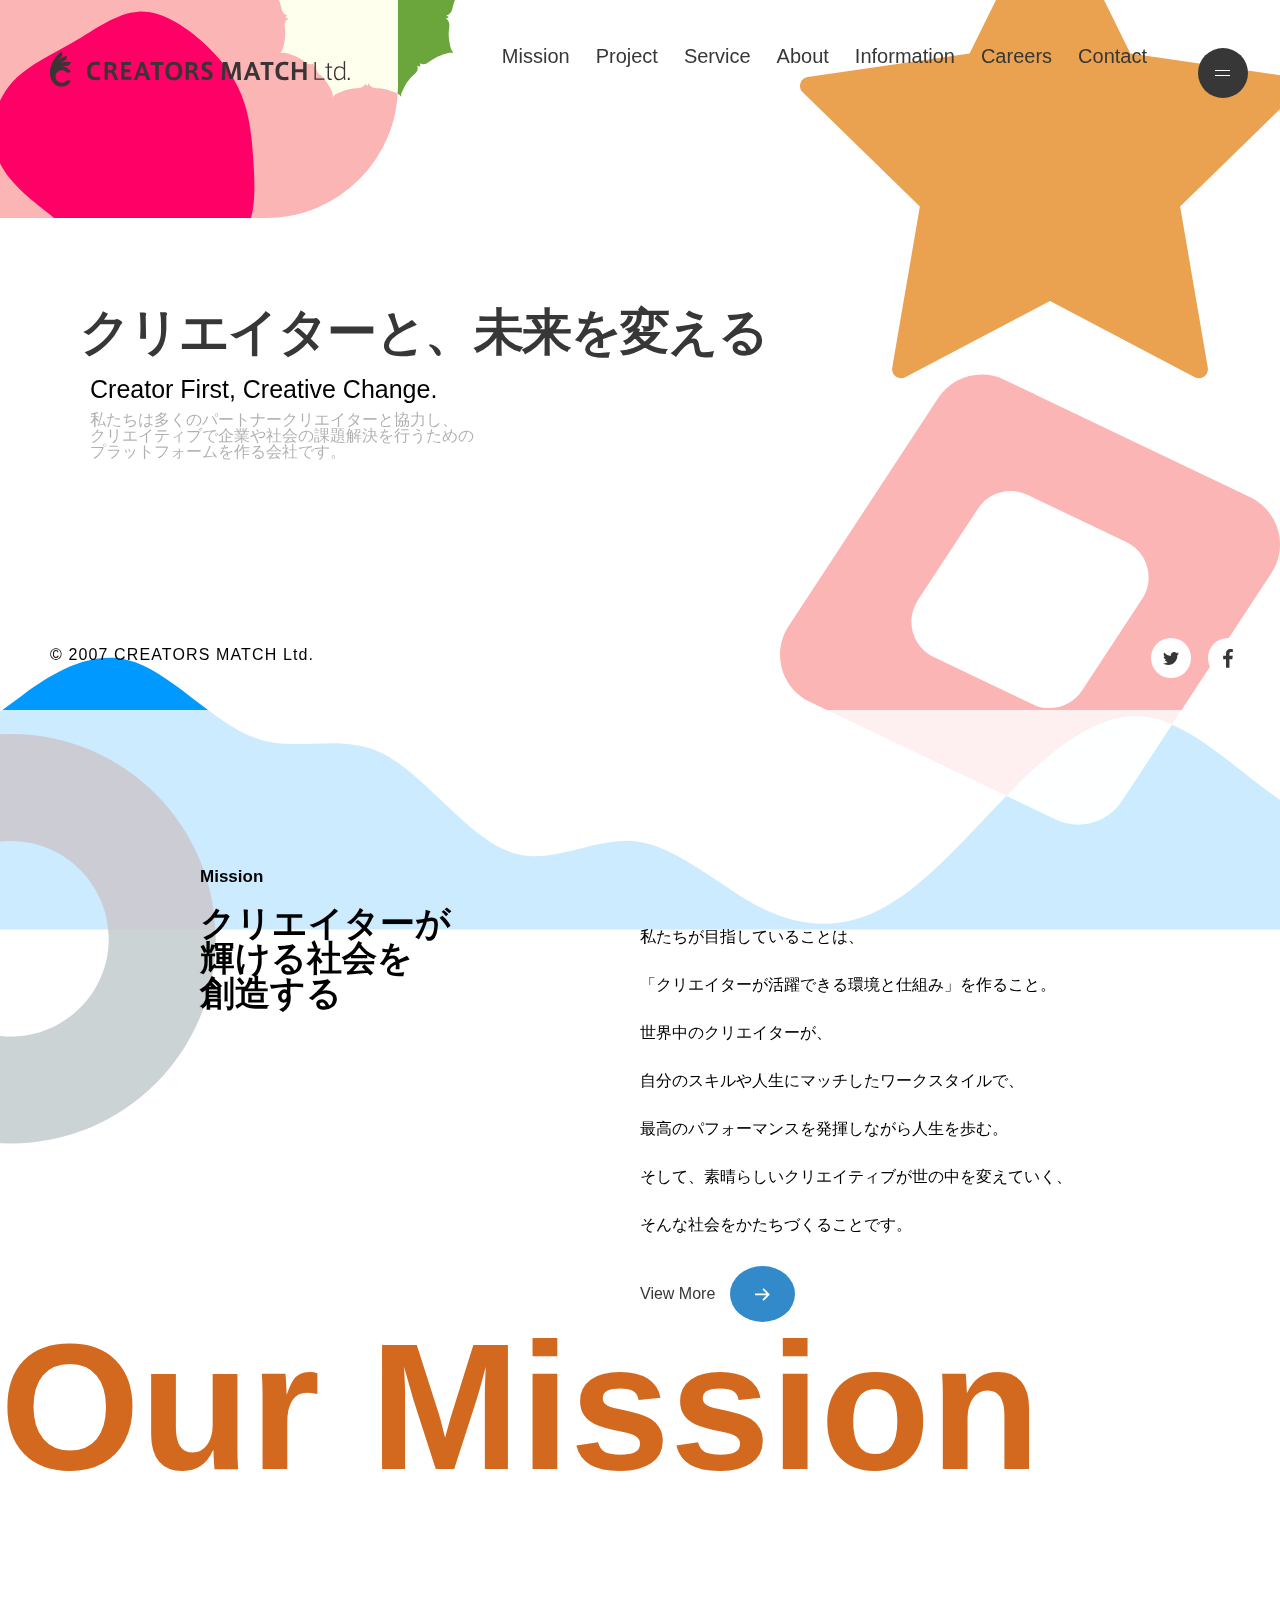
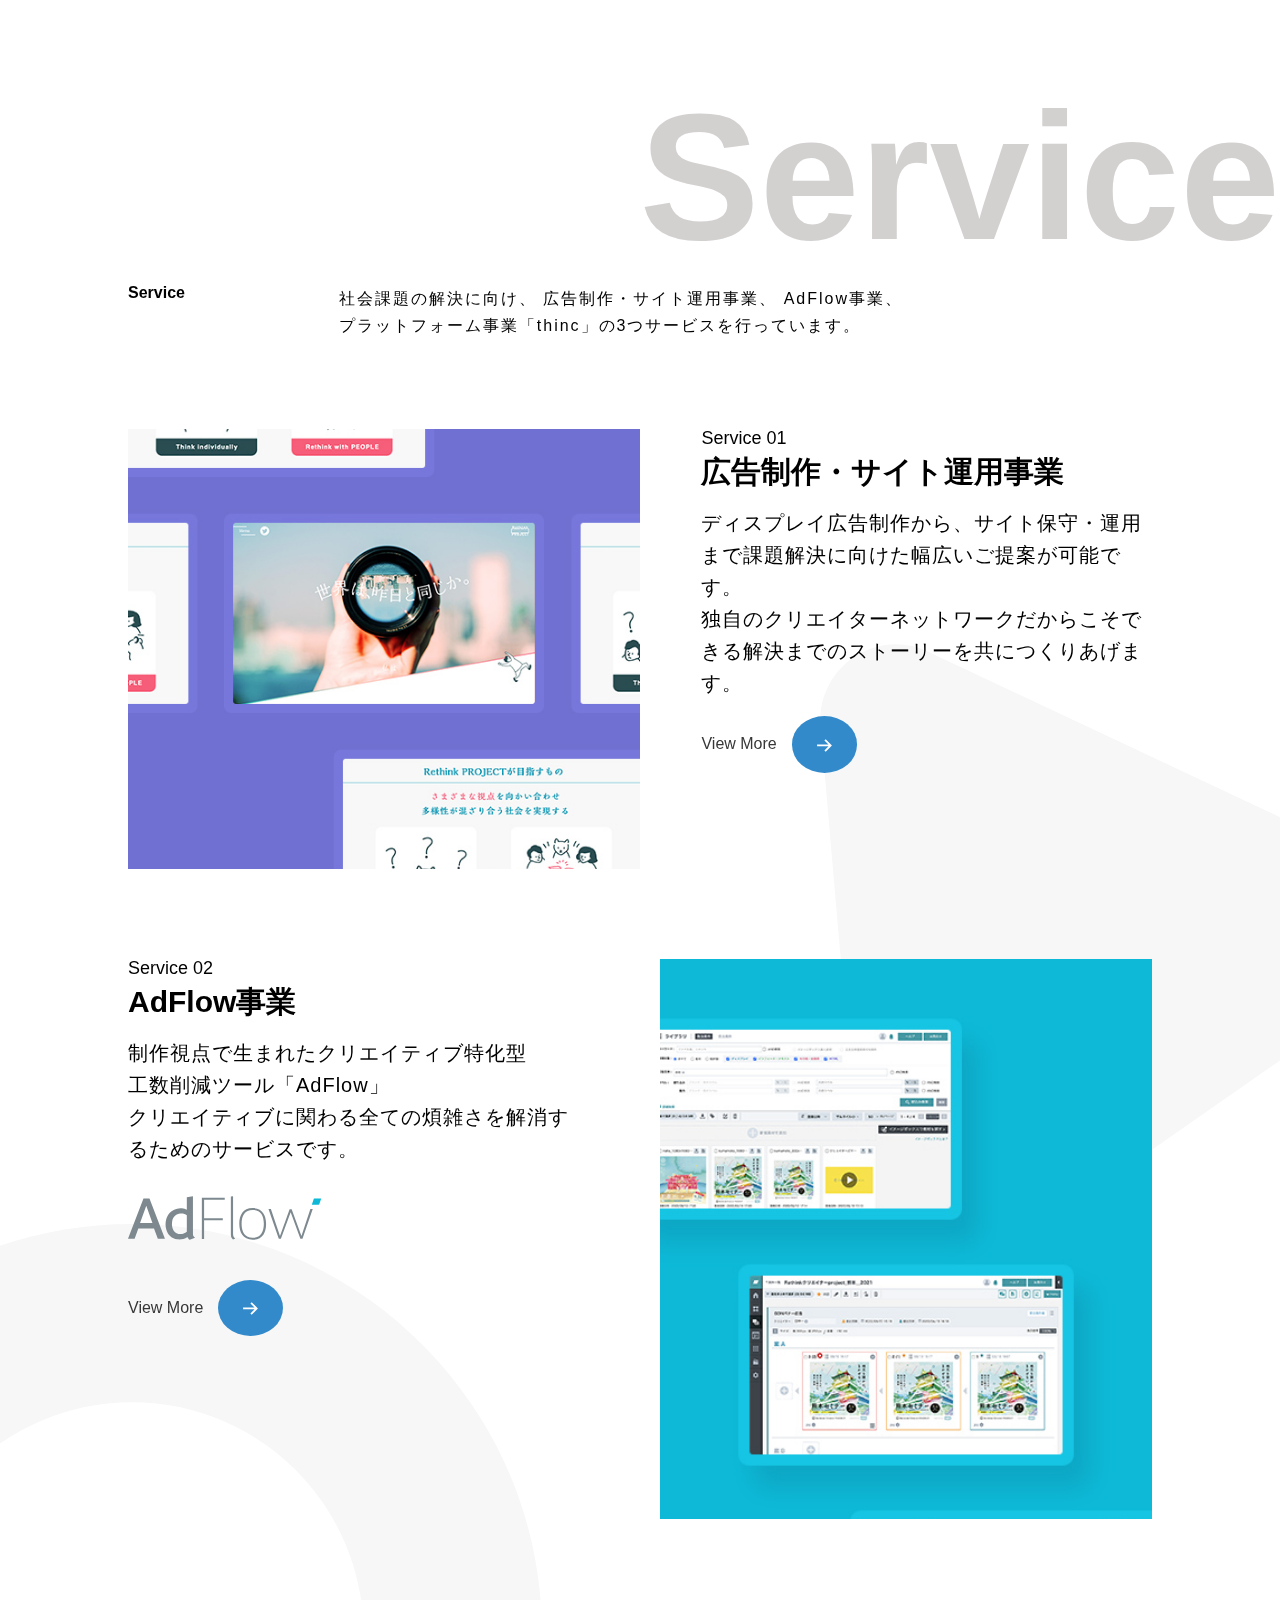
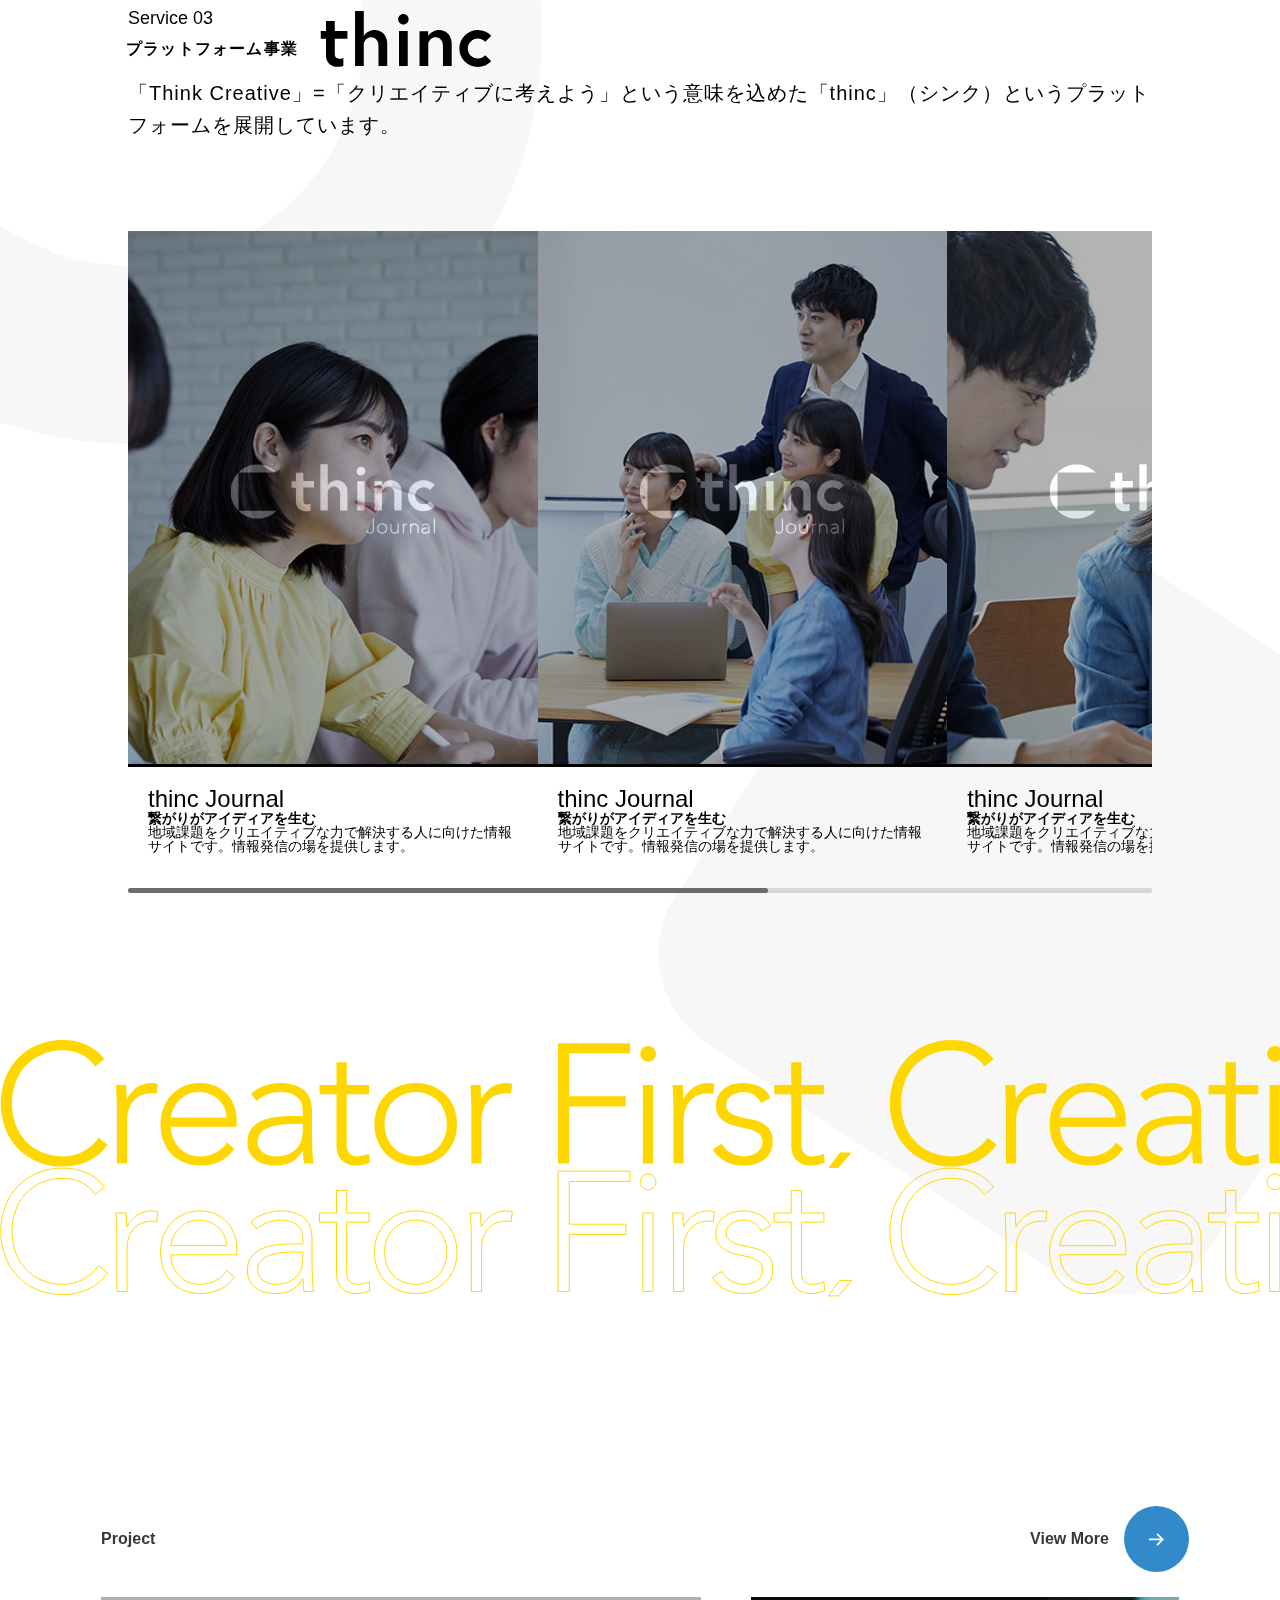
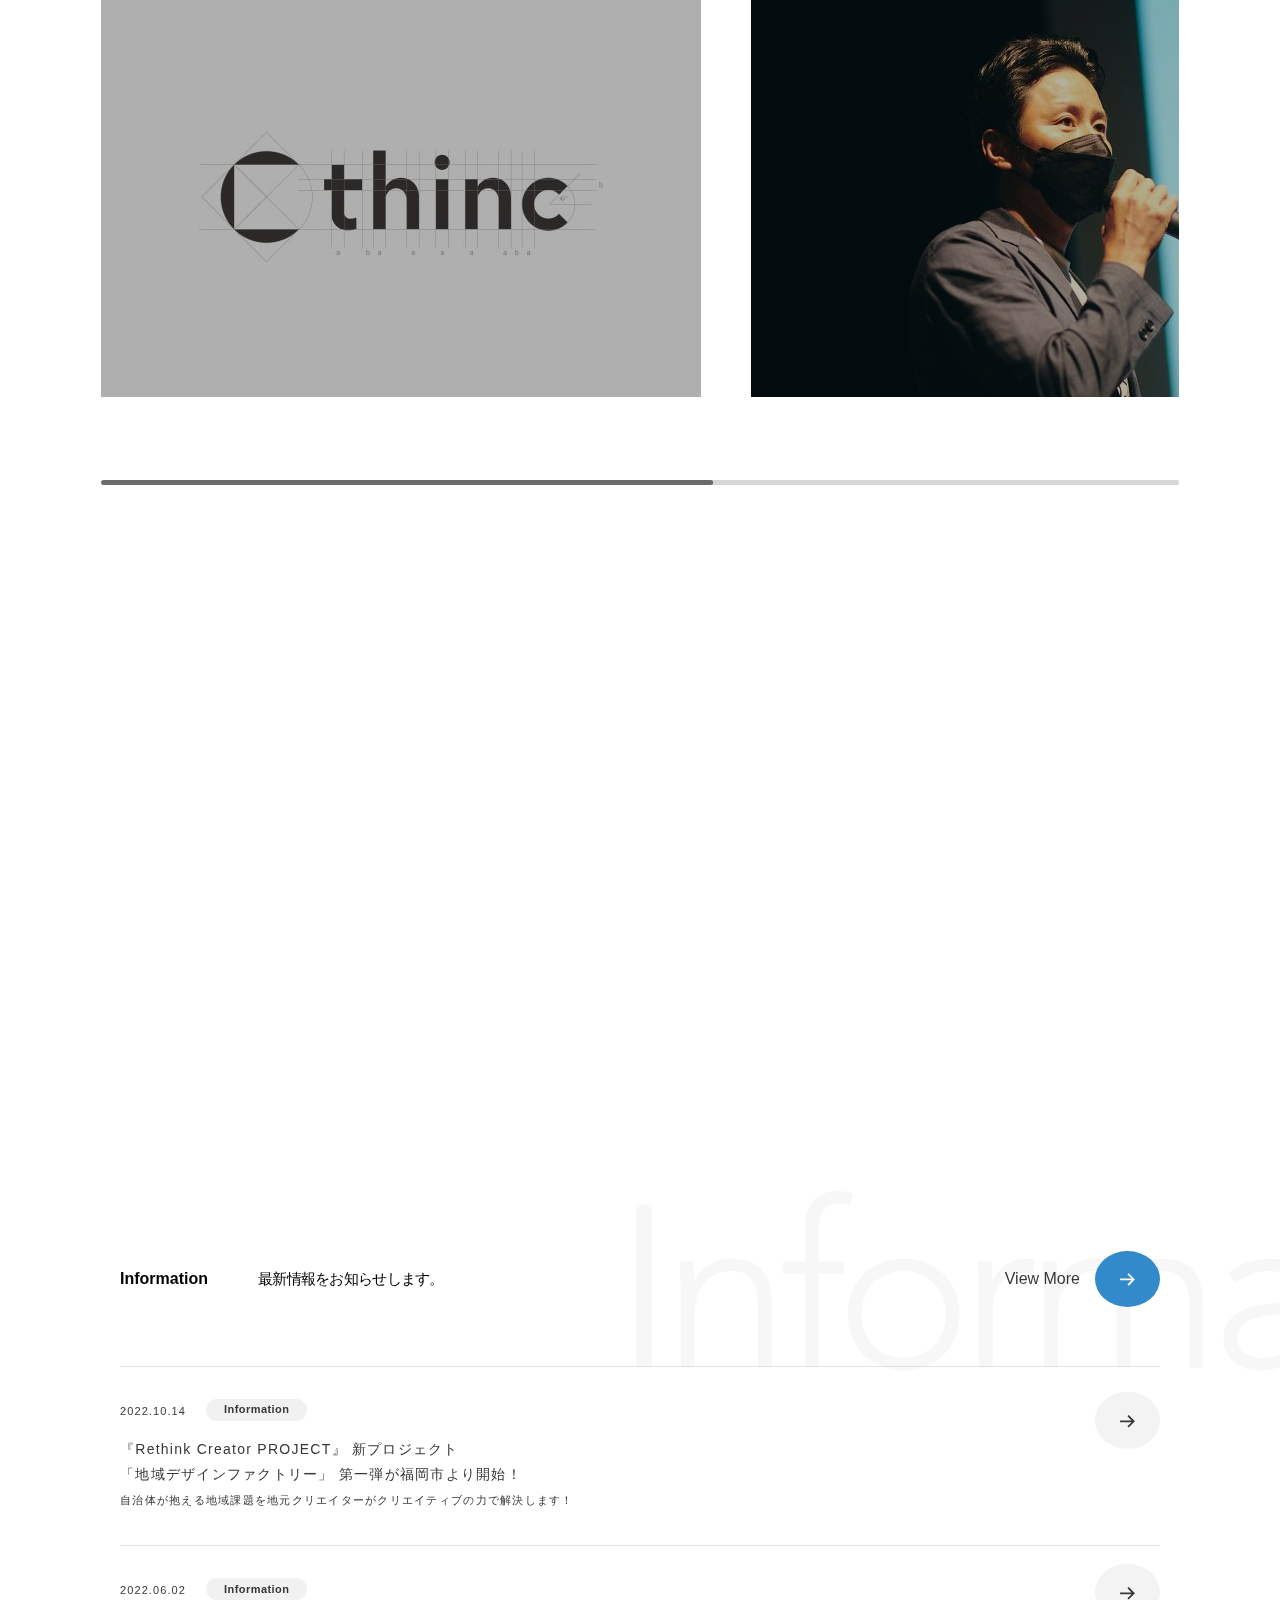
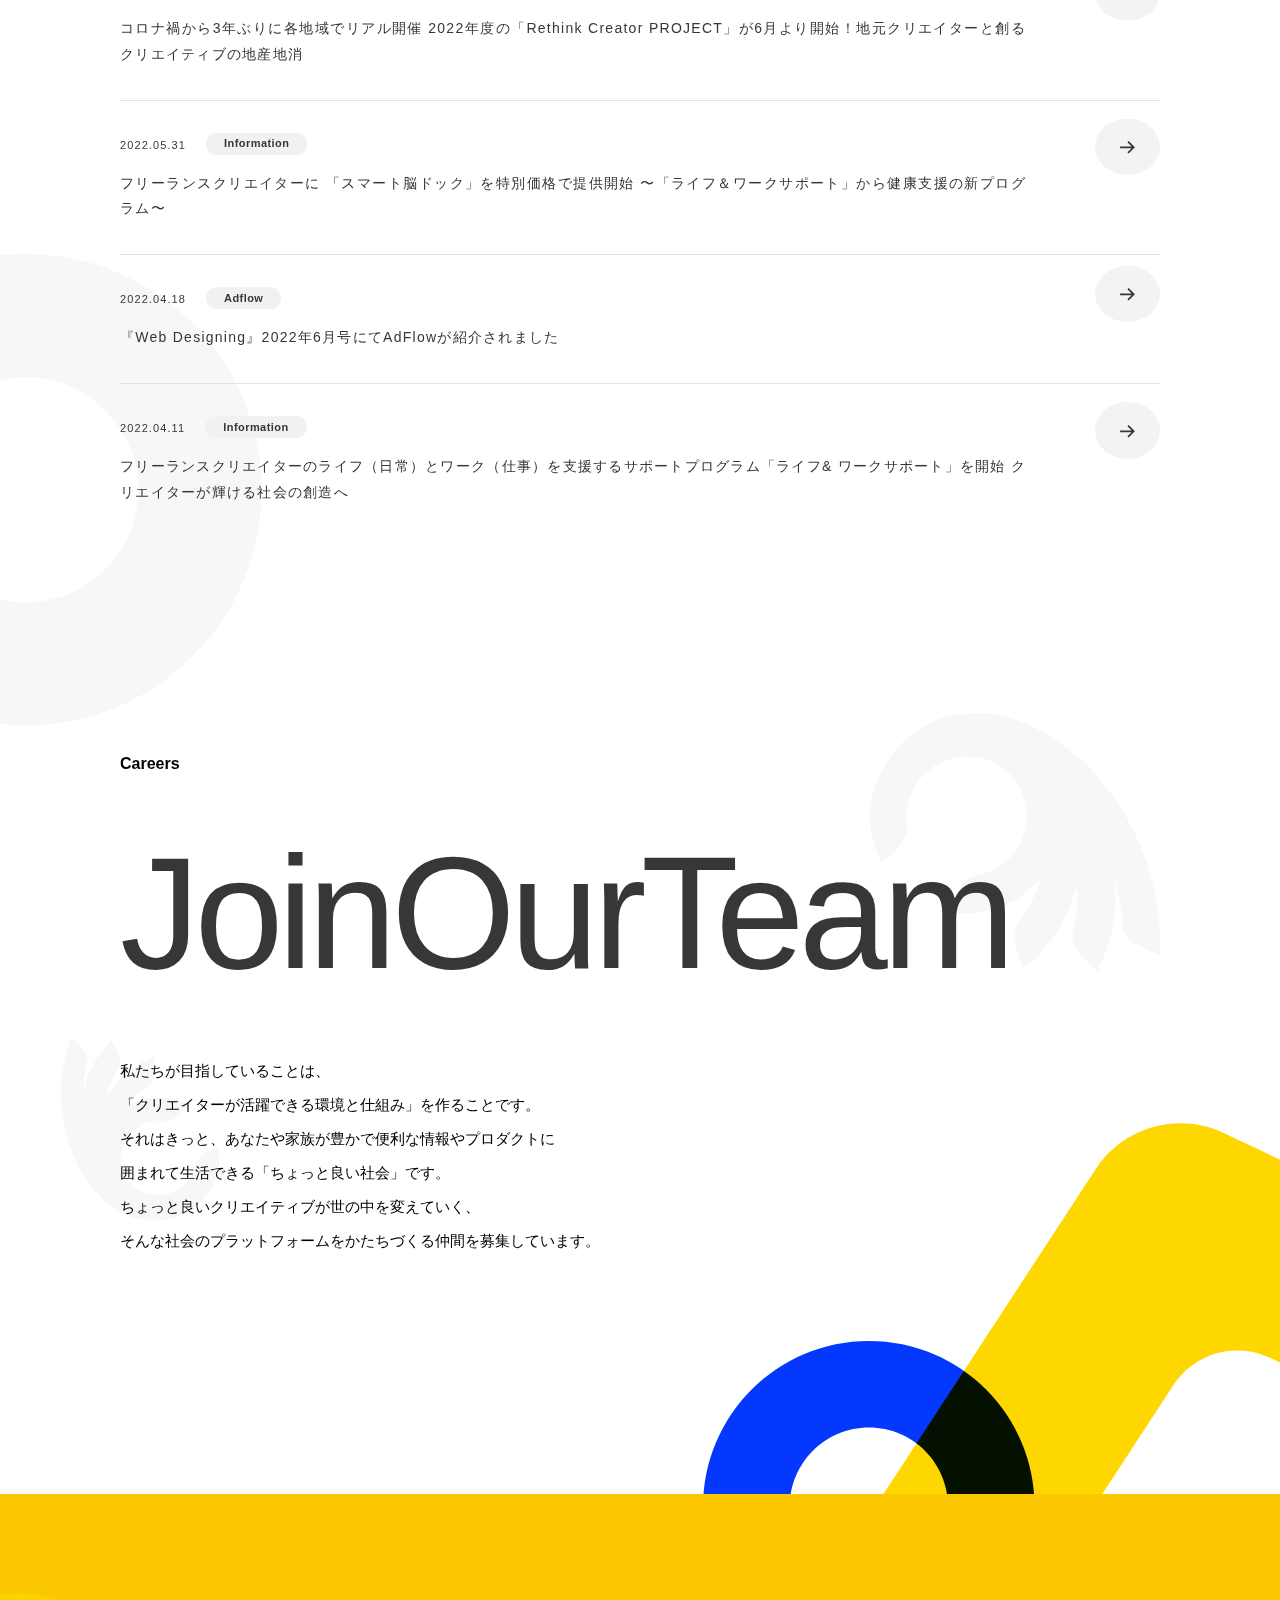
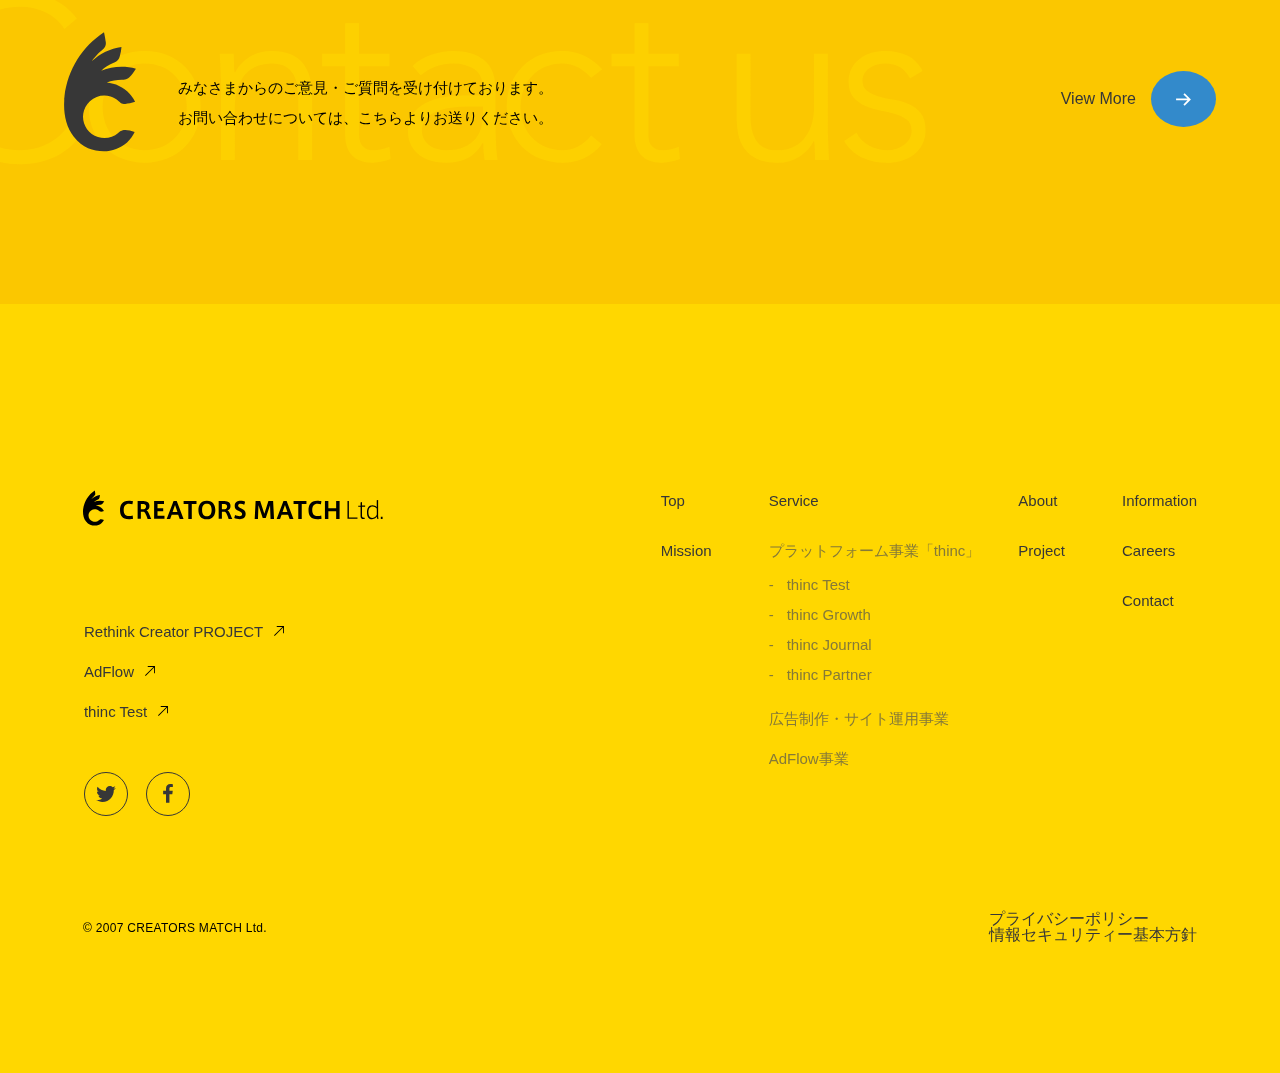
==== commit 1d9d4379: "latest merge" ====
--- a/index.html
+++ b/index.html
@@ -393,8 +393,7 @@
       </div>
       <div class="shape shape-square-ring-green">
         <svg data-shape-el="square-green">
-          <!--<use href="#kv-shape-square-ring-green"/>-->
-          <use href="#wheel"/>
+          <use href="#kv-shape-square-ring-green" />
         </svg>
       </div>
       <div class="shape-group shape-group-top-right">
@@ -404,12 +403,12 @@
             <!--<use href="#kv-shape-circle-ring-yellow" />-->
           </svg>
         </div>
-        <div class="shape shape-square-ring-gray">
+        <!--<div class="shape shape-square-ring-gray">
           <svg>
             <use href="#ball" />
             <!--<use href="#kv-shape-square-ring-gray" />-->
           </svg>
-        </div>
+        </div>-->
       </div>
     </div>
     <div class="main">
--- a/css/style.css
+++ b/css/style.css
@@ -96,6 +96,7 @@
   transition: all .3s ease-out;
   border-radius: 50%;
 }
+
 .header-inner.isblack .btn-menu {
   background-color: #fff;
 }
@@ -154,12 +155,14 @@
   transition: -webkit-transform 0.6s cubic-bezier(0, 0.55, 0.45, 1);
   transition: transform 0.6s cubic-bezier(0, 0.55, 0.45, 1), -webkit-transform 0.6s cubic-bezier(0, 0.55, 0.45, 1);
 }
+
 .header-inner.isblack .btn-menu .line-1,
 .header-inner.isblack .btn-menu .line-2 {
 
   background: #000;
-  
-}
+
+}
+
 .header-inner .btn-menu.click .line-1,
 .header-inner .btn-menu.click .line-2 {
   background: #000;
@@ -768,18 +771,39 @@
     top: 0px;
     right: 0px;
     transform: rotate(0deg);
+
   }
 
   50% {
     top: 10px;
     right: -97px;
     transform: rotate(30deg);
+
   }
 
   100% {
     top: 0px;
     right: 0px;
     transform: rotate(0deg);
+
+  }
+}
+
+.shape-bg .shape-group-top-right .shape-square-ring-gray svg {
+  position: relative;
+  opacity: 0;
+  animation: ring-gray-svg 7s;
+  animation-timing-function: ease-in-out;
+  -webkit-animation-timing-function: ease-in-out;
+}
+
+@keyframes ring-gray {
+  to {
+    opacity: 0;
+  }
+
+  from {
+    opacity: 1;
   }
 }
 
@@ -1495,11 +1519,11 @@
 }
 
 .section-project .section-heading .btn-arrow-right .icon-arrow-right {
-  padding: 13px 25px;
+  padding: 25px 25px;
 }
 
 .section-project .section-heading .btn-arrow-right a:hover .icon-arrow-right {
-  padding: 8px 16px 8px 23px;
+  padding: 20px 16px 20px 23px;
 }
 
 .section-project.isblack .section-heading .btn-arrow-right .btn-text {
@@ -1676,13 +1700,13 @@
   position: relative;
   top: 0;
   left: 0;
+  z-index: 1;
   line-height: 1;
   margin-top: 61px;
   color: rgb(55, 55, 55);
   font-size: 160px;
   white-space: nowrap;
   letter-spacing: -0.035em;
-  z-index: 1;
   transition: all .5s linear;
 }
 
@@ -2125,9 +2149,11 @@
     font-size: 0.9rem;
     letter-spacing: 0.05em;
   }
+
   .section-information .section-inner {
     padding: 196px 52px 0;
-}
+  }
+
   .section-careers .section-inner {
     padding: 158px 120px 136px;
   }
@@ -2336,9 +2362,11 @@
     bottom: 4px;
     left: 4px;
   }
+
 }
 
 @media only screen and (max-width: 767.9px) {
+
   @keyframes loadcirclepurple {
     from {
       top: -200px;
@@ -2509,7 +2537,7 @@
 
   .section-mission .decoration-text h2 {
     font-size: 24.125vw;
-}
+  }
 
   .section-mission .block-container .block .main-text {
     line-height: 2.46;
@@ -2523,12 +2551,14 @@
   .btn-arrow-right a {
     margin-left: auto;
   }
+
   .section-project .section-inner {
-    padding: 11.563vw 7.9% ;
-}
-.section-project .section-heading .btn-arrow-right {
- display: none;
-}
+    padding: 11.563vw 7.9%;
+  }
+
+  .section-project .section-heading .btn-arrow-right {
+    display: none;
+  }
 
 
   .section-service .section-inner {
@@ -2543,20 +2573,23 @@
     margin-right: auto;
     padding-left: 0;
     font-size: 4vw;
-
   }
 
   .section-service .section-inner .block-container .main-text {
     margin-top: 3.125vw;
     font-size: 3.213vw;
   }
+
   .section-service .decoration-text h2 {
     font-size: 28.125vw;
-}
-  .section-service .bottom-decoration-text-container .decoration-text-1 div, .section-service .bottom-decoration-text-container .decoration-text-2 div {
+  }
+
+  .section-service .bottom-decoration-text-container .decoration-text-1 div,
+  .section-service .bottom-decoration-text-container .decoration-text-2 div {
     width: 320.938vw;
     height: 26.563vw;
-}
+  }
+
   .section-service .service-list .inner {
     flex-direction: column;
     margin: 14.063vw auto;
@@ -2609,10 +2642,11 @@
   .swiper-slide .slider-text-container .text {
     font-size: 2.188vw;
   }
+
   .section-information {
     margin-top: 31.25vw;
- 
-}
+  }
+
   .section-information .section-inner {
     padding: 15.625vw 6.5% 0;
   }
@@ -2639,10 +2673,12 @@
   .section-information .information-list {
     margin-top: 6.25vw;
   }
+
   .section-information .information-list li a {
     padding: 3.906vw 12.5vw 5.156vw 0;
     border-top: 0.156vw solid #e1e4e6;
-}
+  }
+
   .section-information .information-list li .date {
 
     font-size: 2.119vw;
@@ -2654,8 +2690,8 @@
 
   .section-information .information-list .btn-arrow-right {
     top: 50%;
+    right: -12px;
     transform: translateY(-50%);
-    right: -12px;
   }
 
   .section-information .information-list li .title {
@@ -2735,58 +2771,60 @@
     width: 7.813vw;
     height: 7.813vw;
   }
+
   .menu-contents .link-block-nav li {
     font-size: 4.375vw;
-}
-.menu-contents .link-block-nav .list-level-1:nth-child(1),
-.menu-contents .link-block-nav .list-level-1:nth-child(3) {
-    margin-right:0;
-}
-
-.menu-contents .link-block-nav .list-level-2 li {
-  font-size: 3.344vw;
-}
-
-.menu-contents .link-block-nav .list-level-1>li {
-  width: 35.438vw;
-  margin-bottom: 1.563vw;
-}
-
-.menu-contents .link-block-nav {
-  padding: 9.063vw 8.5%;
-}
-
-.menu-contents .link-block-nav .list-level-3 {
-  display: flex;
-  flex-wrap: wrap;
-}
-
-.menu-contents .link-block-nav .list-level-3 li {
-  width: 36.719vw;
-}
-.menu-contents .copyright {
-
-  left: 27px;
- 
-}
-.menu-contents .link-block-site {
-  right: unset;
-  bottom: 4px;
-  left: 4px;
-}
-.menu-contents .link-block-site li {
-  margin-left: 7.344vw;
-  font-size: 2.644vw;
-}
-.menu-contents .link-block-site li .icon-arrow {
-  right: -13px;
-  width: 1.563vw;
-  height: 1.563vw;
-
-}
-.btn-arrow-right .icon-arrow-right {
-
-  padding: 10px 15px;
-  
-}
+  }
+
+  .menu-contents .link-block-nav .list-level-1:nth-child(1),
+  .menu-contents .link-block-nav .list-level-1:nth-child(3) {
+    margin-right: 0;
+  }
+
+  .menu-contents .link-block-nav .list-level-2 li {
+    font-size: 3.344vw;
+  }
+
+  .menu-contents .link-block-nav .list-level-1>li {
+    width: 35.438vw;
+    margin-bottom: 1.563vw;
+  }
+
+  .menu-contents .link-block-nav {
+    padding: 9.063vw 8.5%;
+  }
+
+  .menu-contents .link-block-nav .list-level-3 {
+    display: flex;
+    flex-wrap: wrap;
+  }
+
+  .menu-contents .link-block-nav .list-level-3 li {
+    width: 36.719vw;
+  }
+
+  .menu-contents .copyright {
+    left: 27px;
+  }
+
+  .menu-contents .link-block-site {
+    right: unset;
+    bottom: 4px;
+    left: 4px;
+  }
+
+  .menu-contents .link-block-site li {
+    margin-left: 7.344vw;
+    font-size: 2.644vw;
+  }
+
+  .menu-contents .link-block-site li .icon-arrow {
+    right: -13px;
+    width: 1.563vw;
+    height: 1.563vw;
+  }
+
+  .btn-arrow-right .icon-arrow-right {
+    padding: 10px 15px;
+  }
 }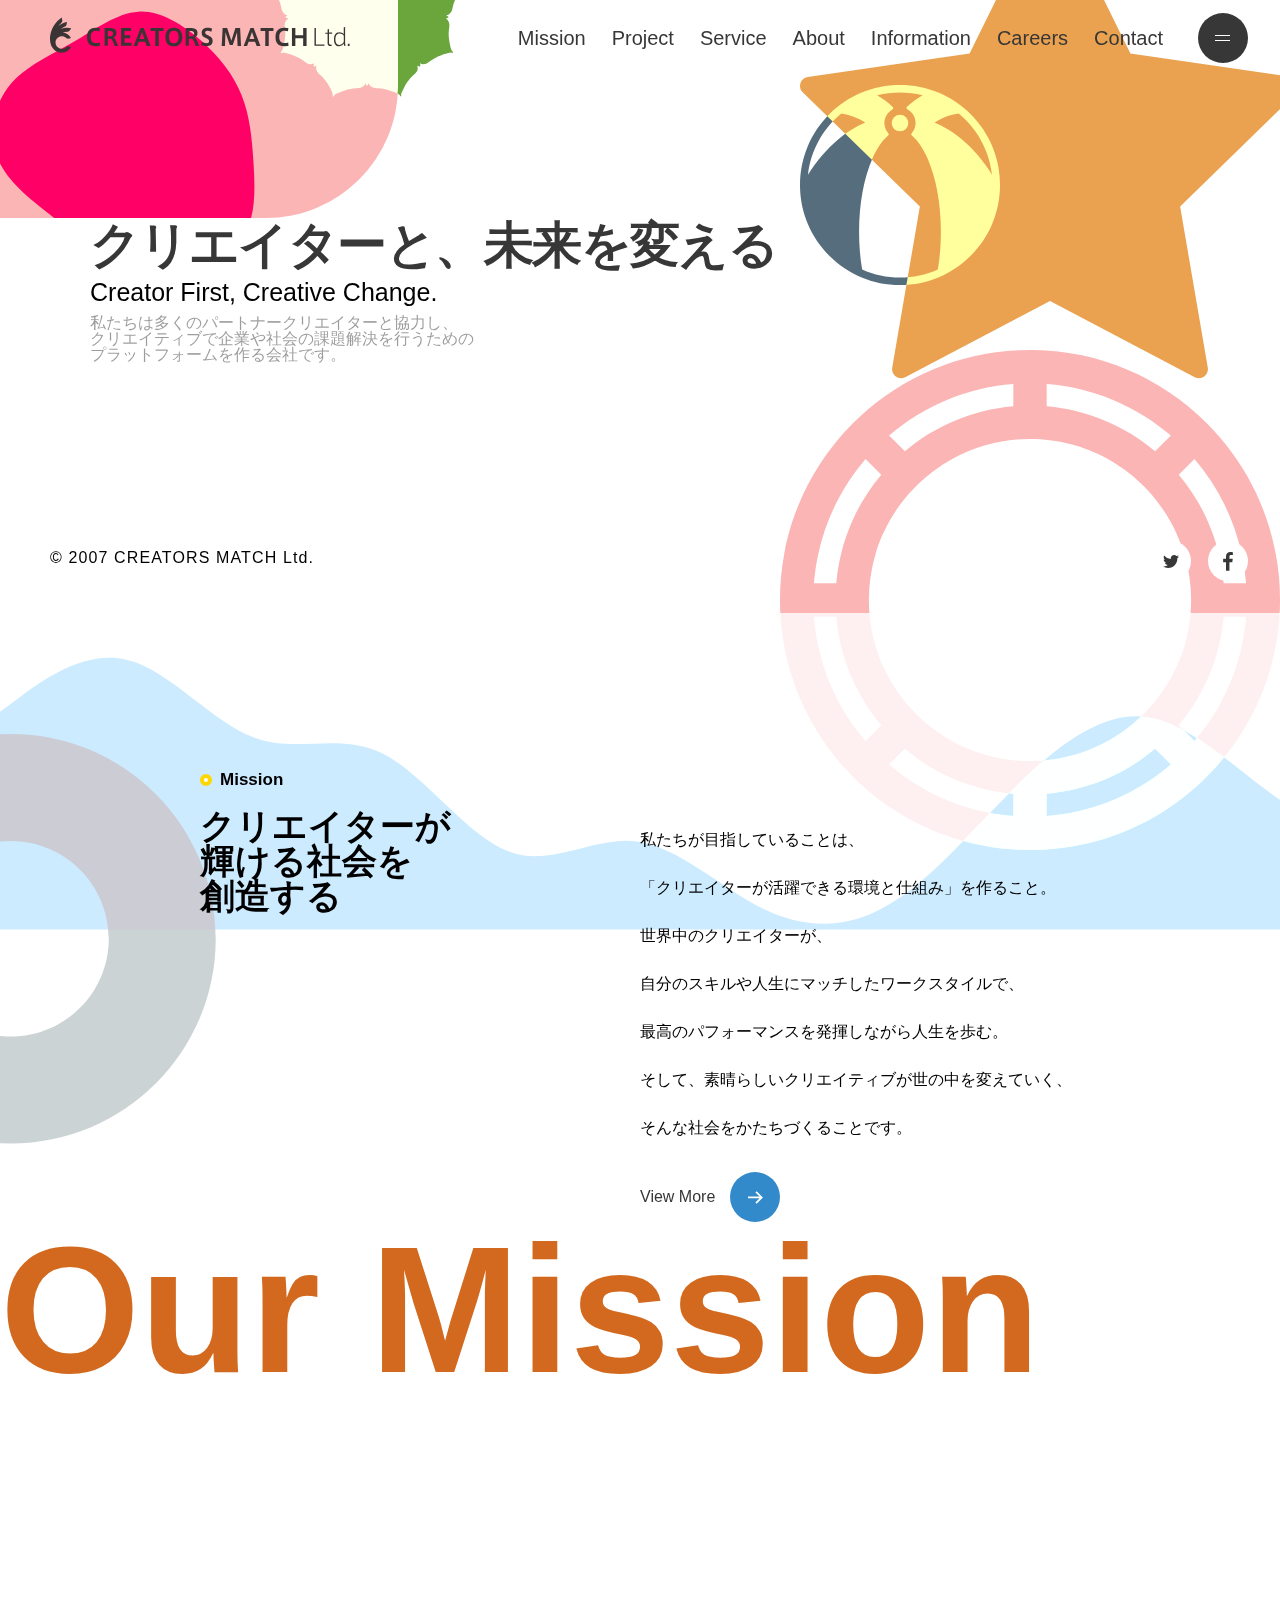
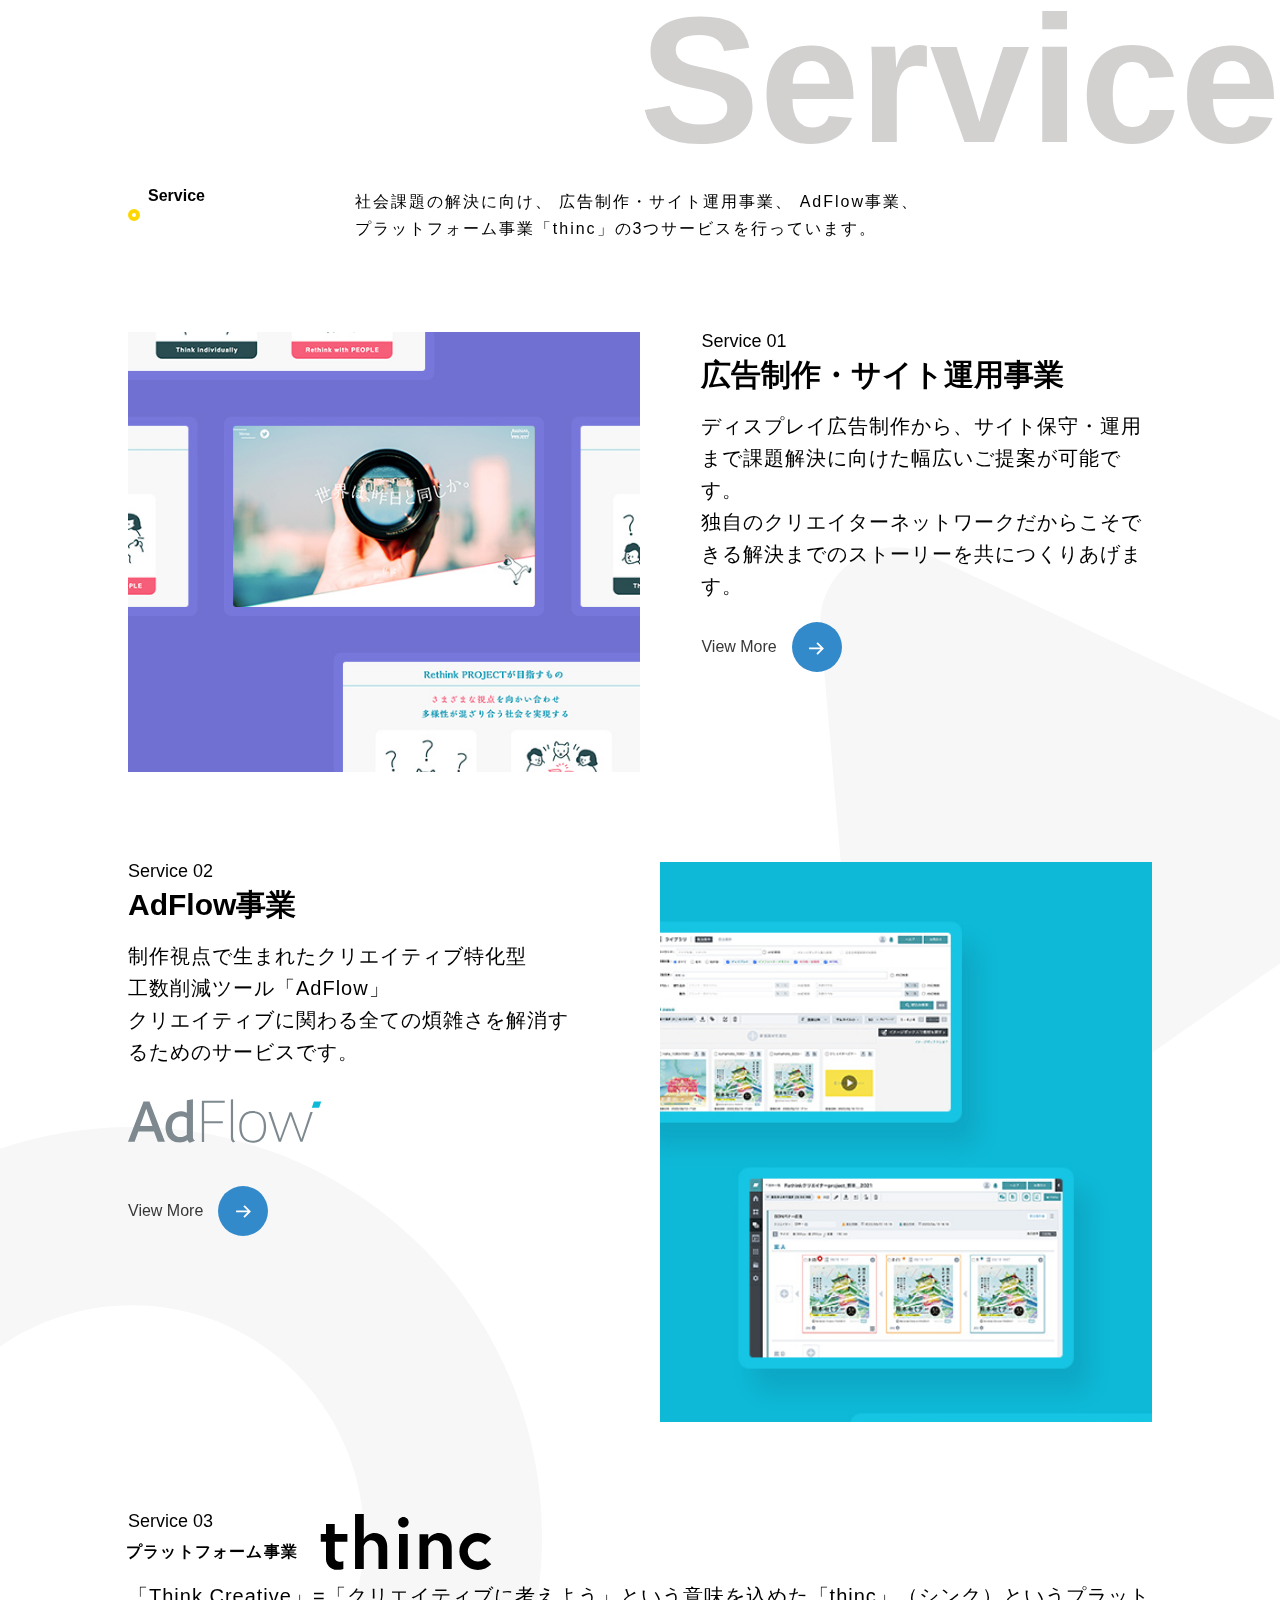
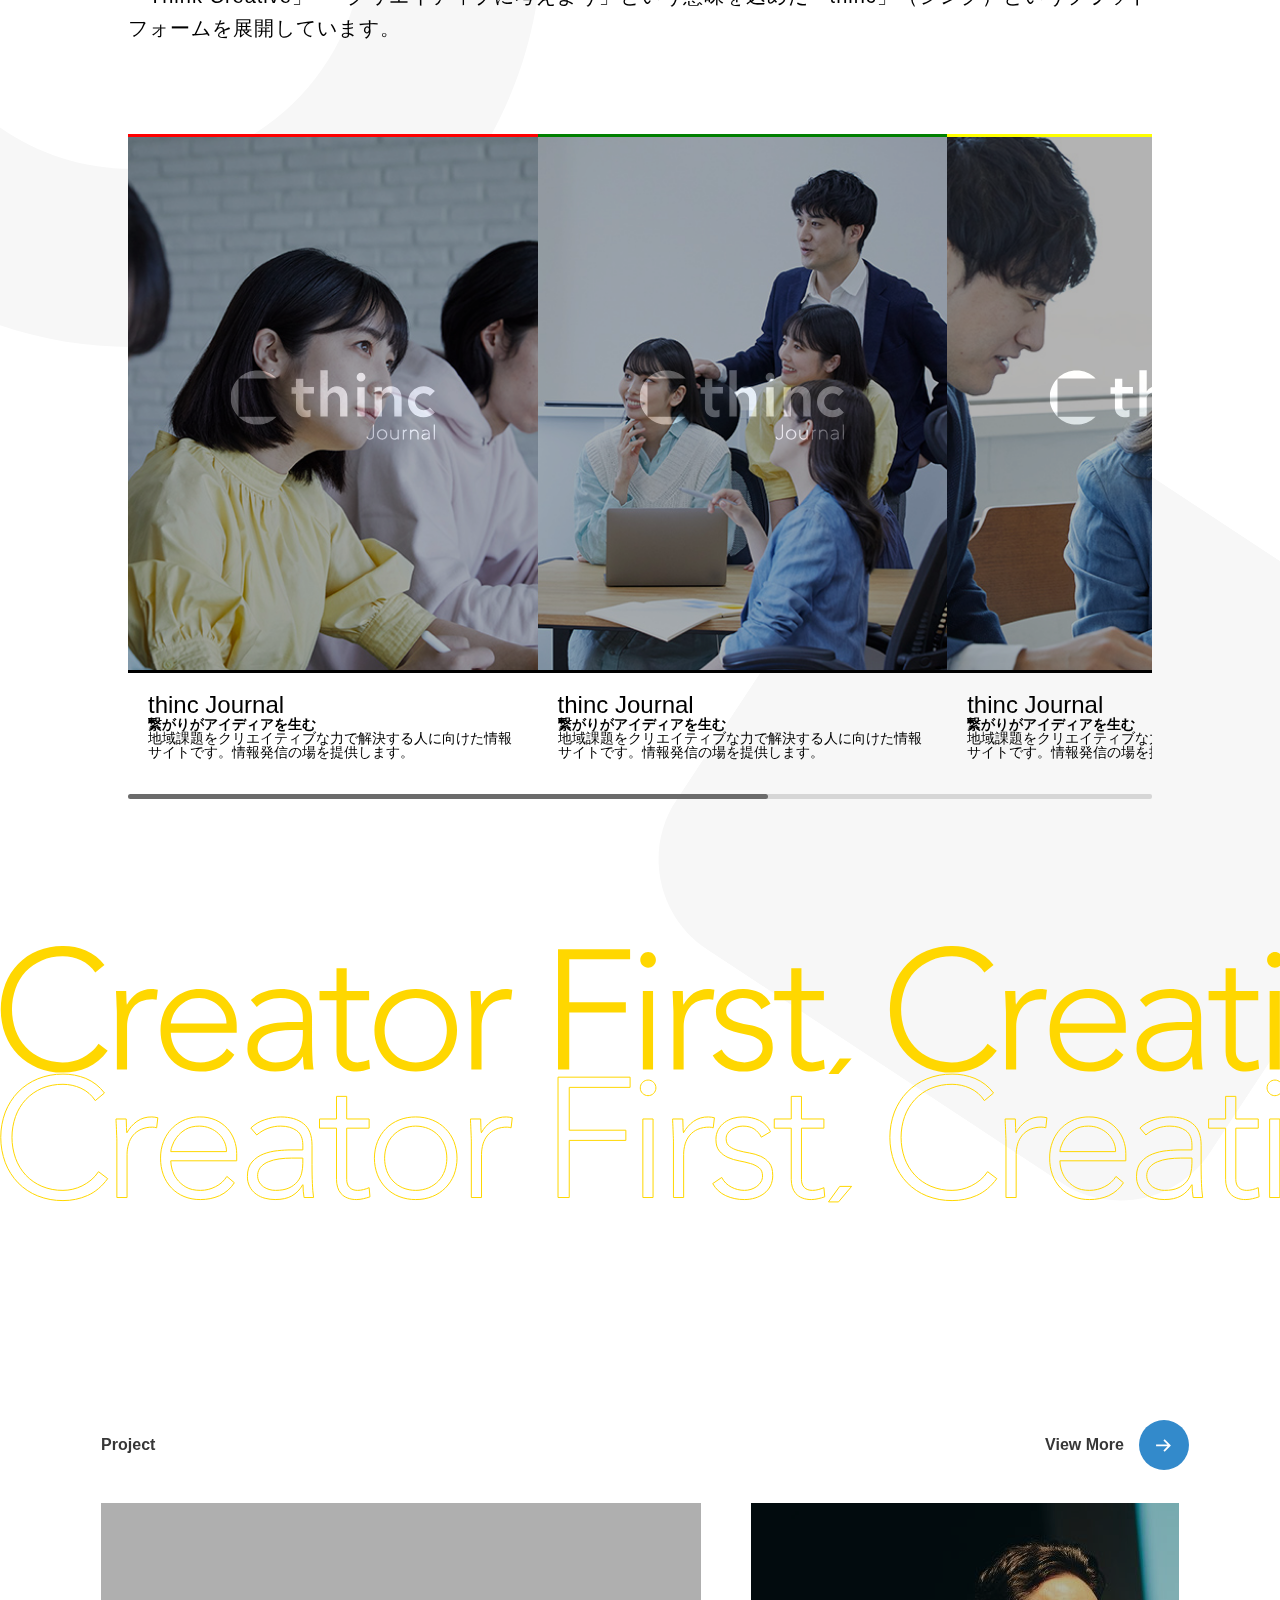
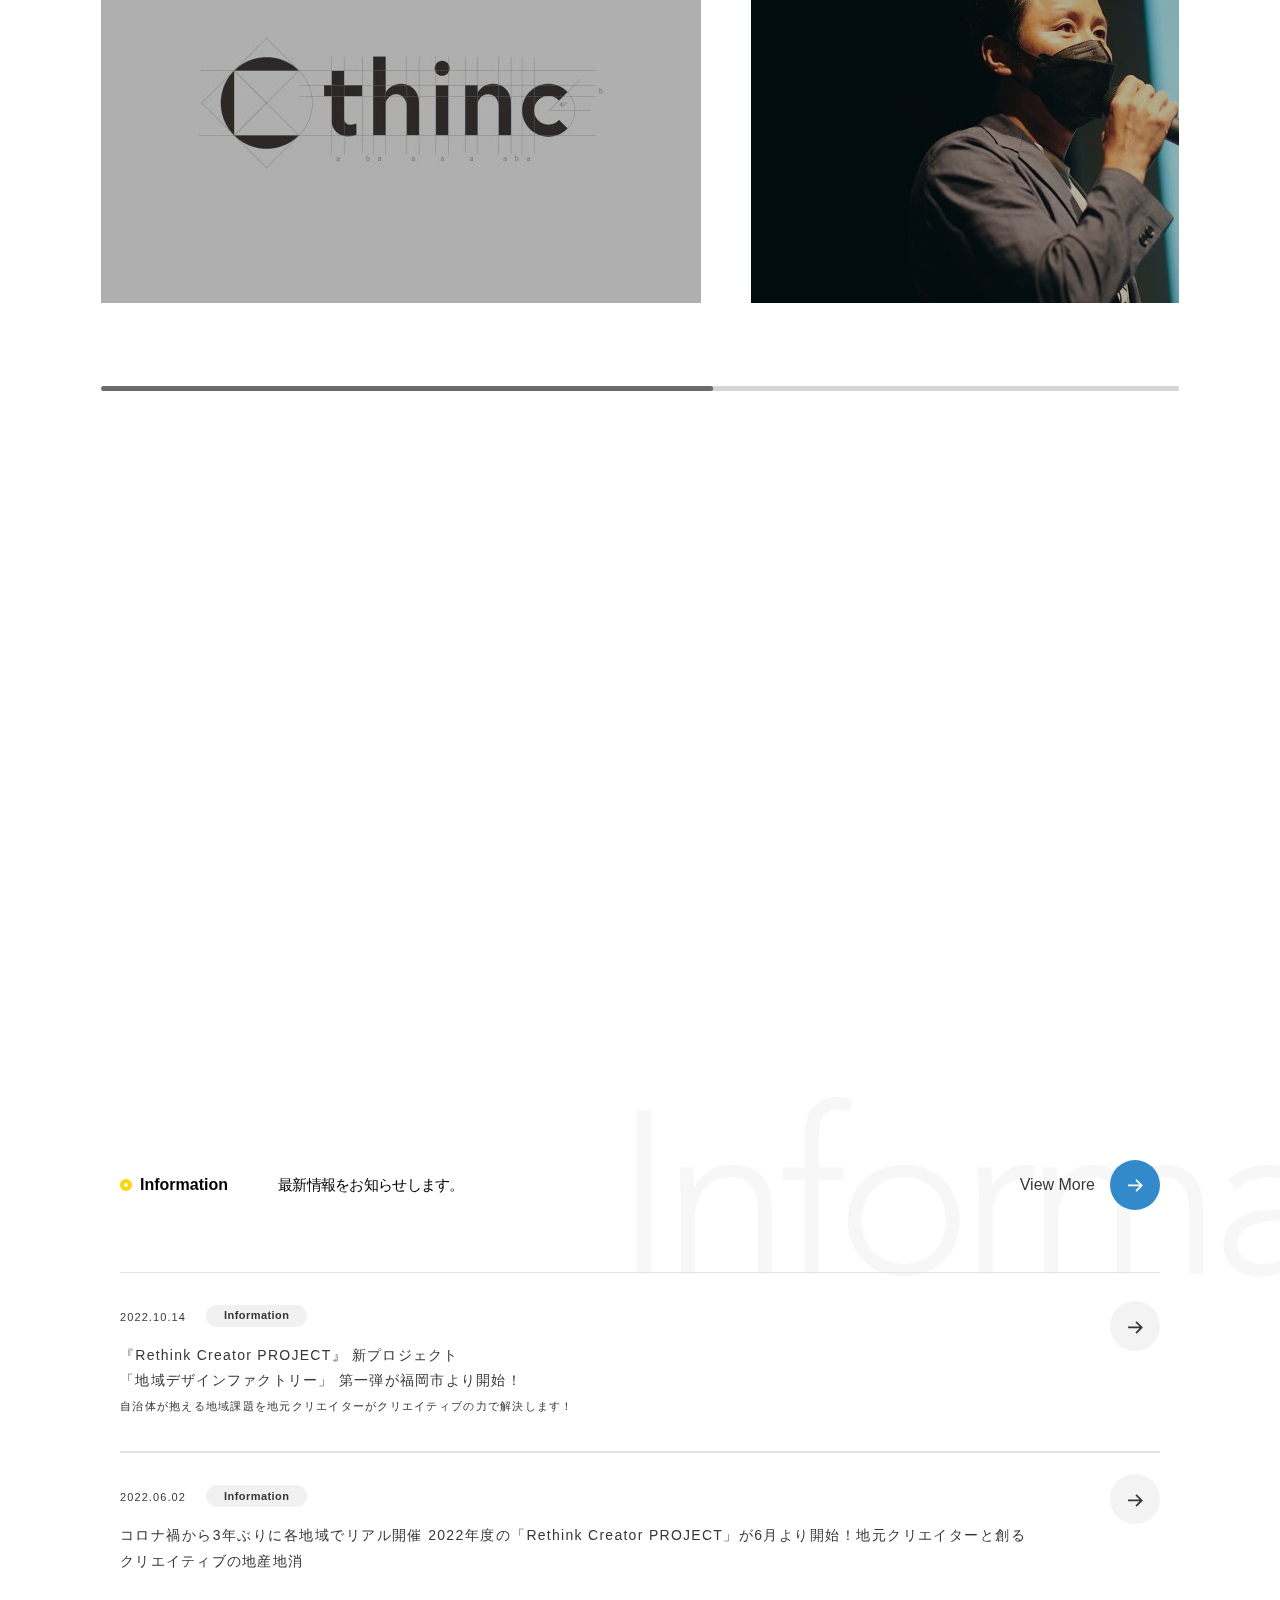
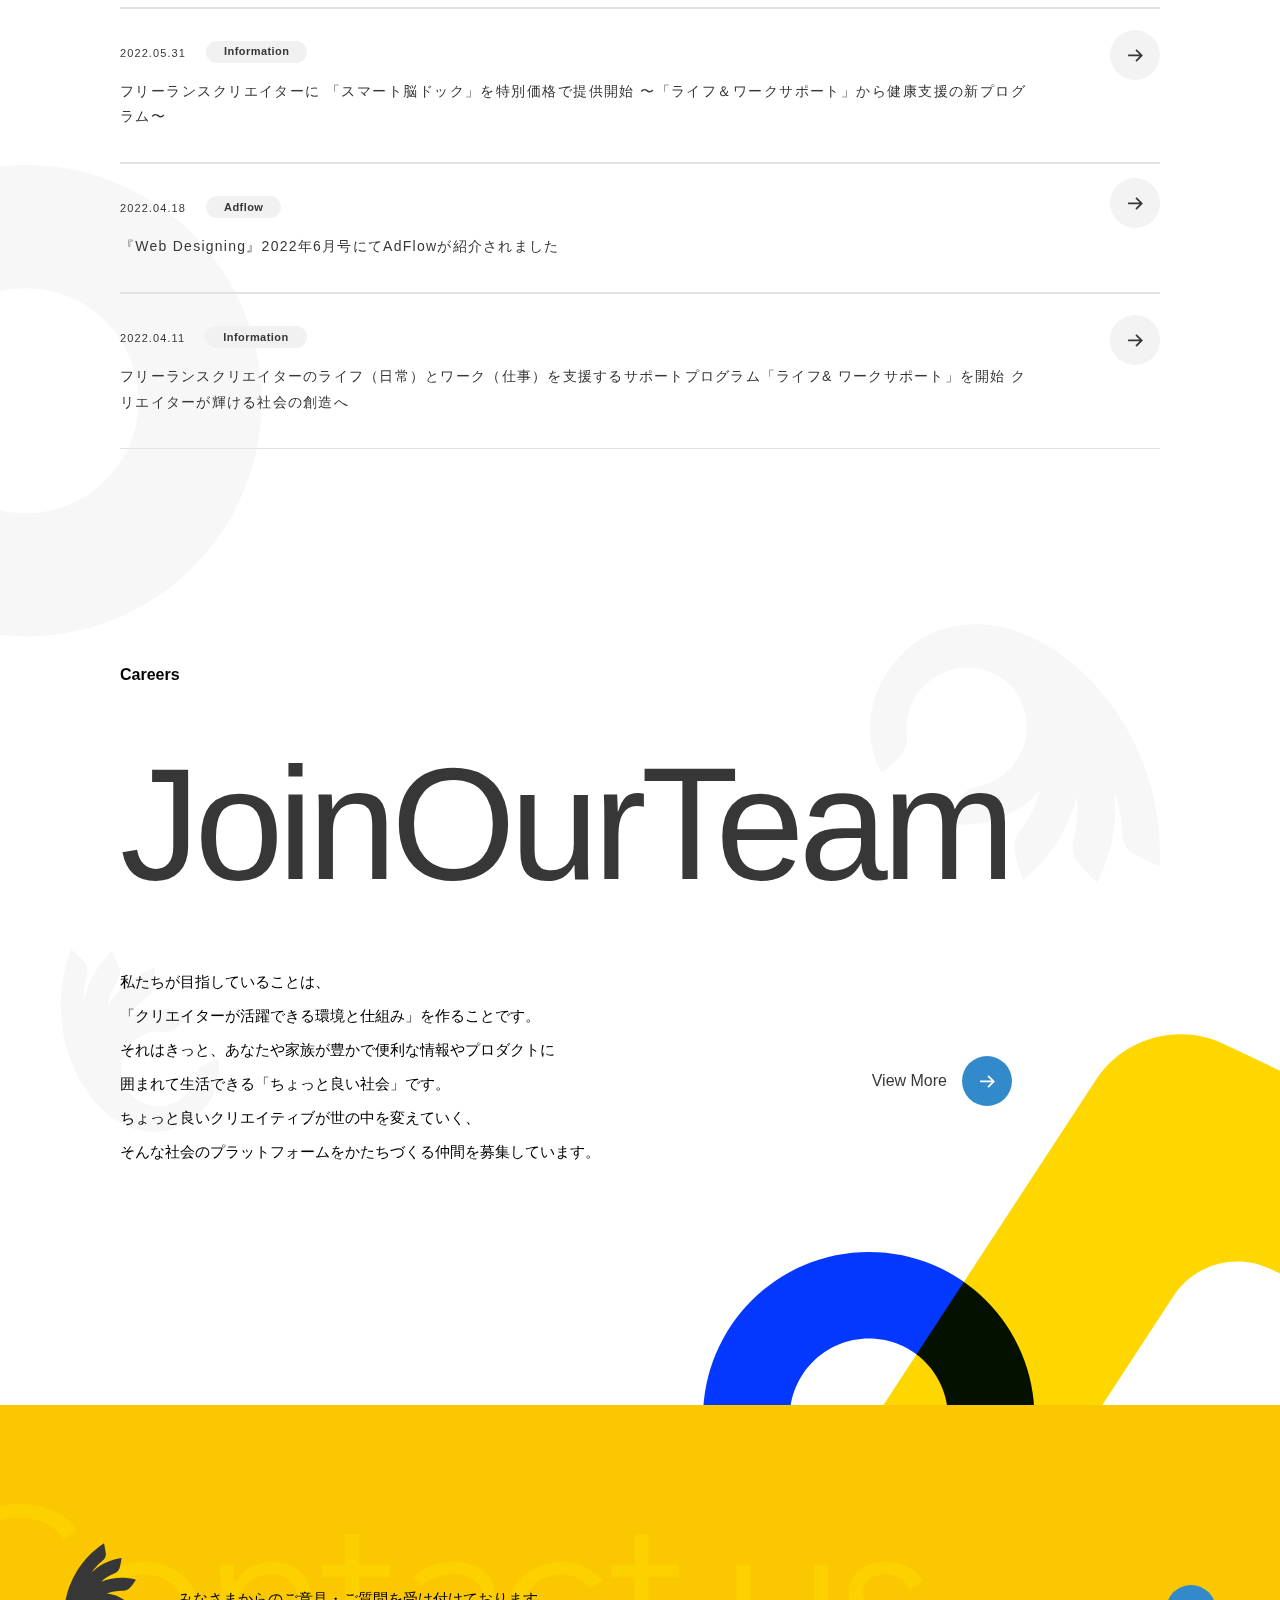
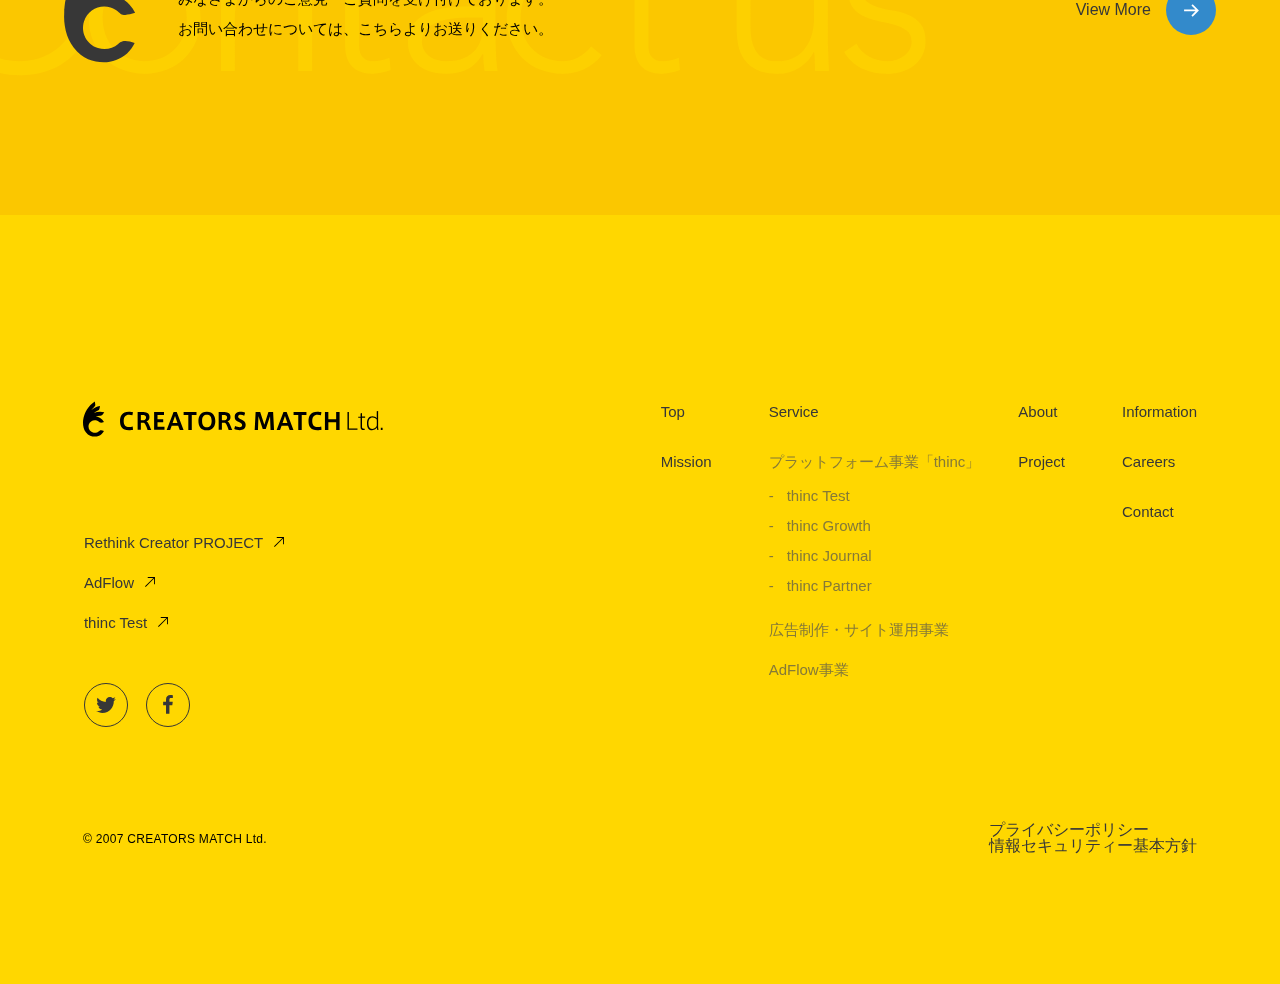
==== commit 5f842dec: "modify responsive" ====
--- a/index.html
+++ b/index.html
@@ -15,248 +15,250 @@
 </head>
 
 <body>
-  <svg version="1.1" width="0" height="0">
-    <defs>
-      <symbol id="flower" viewBox="0 0 1656.828 1632.926">
-        <path d="M1407.962,478.353c-2.621,7.582-8.744,11.706-11.716,18.267c3.827-0.896,22.471-3.096,25.353-0.367  c4.992,4.729-7.218,19.763-11.023,25.036c74.569-10.44,54.996,63.944,177.271,150.16c1.128,0.795,23.802,17.698,33.508,21.159  c4.054,1.445,20.888-0.33,18.766,6.387c-1.153,3.651-6.75,4.345-10.417,6.873c-22.396,15.441-79.81,101.924-92.674,177.656  c-7.341,43.216-36.215,60.775-51.825,58.352c3.723,3.436,18.552,11.45,19.38,16.4c0.839,5.019-2.326,3.641-5.597,5.439  c-5.813,3.195-13.106,4.8-19.363,7.091c20.614,3.251,30.966,33.328,31.226,50.923c0.538,36.377-15.207,60.817,3.98,160.929  c3.182,16.604,7.903,37.396,15.786,52.444c2.381,4.546,13.596,13.909,11.359,17.992c-2.14,3.905-21.37-1.812-28.928-0.517  c-65.057,11.147-138.234,49.735-166.293,73.904c-23.771,20.475-51.634,31.344-80.619,13.632c2.17,7.517,9.433,25.74-0.343,27.044  c-4.251,0.567-17.45-5.905-20.487-8.284c1.17-0.634,3.841,27.357,3.05,31.56c-8.515,45.226-56.304,42.2-115.072,156.569  c-22.617,44.015-22.848,49.549-21.717,60.86c-0.021-0.213,1.664,4.403,1.748,4.174c-4.438,12.152-11.808-6.629-16.144-10.102  c-12.397-9.931-30.236-16.603-44.784-22.643c-57.196-23.749-91.194-30.72-144.366-32.703c-26.083-0.973-59.116-11.331-64.782-41.115  c-6.076,0-7.132,23.79-16.29,21.049c-6.047-1.81-8.98-16.106-13.05-20.589c-1.724,25.361-35.228,37.927-56.182,40.227  c-23.137,2.541-11.699-3.252-66.375,6.709c-62.831,11.446-122.933,41.975-132.036,49.852c-2.647,2.291-7.849,13.049-10.185,13.467  c-6.87,1.228-4.616-6.27-4.301-9.156c2.952-27.055-45.084-114.547-97.484-164.351c-9.158-8.704-20.132-16.227-27.497-26.631  c-8.855-12.51-21.111-44.975-6.749-56.736c-7.066,0-13.981,7.728-20.981,7.571c-6.649-0.149-6.137-1.735-5.475-7.82  c0.432-3.967,2.04-15.74,4.476-18.741c-43.729,26.615-77.387-12.347-100.812-28.384c-26.441-18.101-56.746-30.652-86.591-42.153  c-65.363-25.187-74.851-14.964-83.865-15.183c-2.701-0.065-5.045,1.007-6.095-2.919c-1.219-4.557,1.319-1.589,2.83-3.929  c13.93-21.584,9.425-8.653,17.541-37.364c31.084-109.967,11.177-162.675,11.686-183.941c0.565-23.624,9.3-44.908,30.918-55.654  c-5.453-2.661-18.591-3.917-22.387-8.515c-5.918-7.17,14.038-14.94,17.867-20.715c-25.207,3.473-42.717-25.65-49.74-45.335  c-6.143-17.218-9.104-69.817-61.121-149.231c-8.468-12.928-17.055-27.988-28.643-38.349c-4.117-3.682-19.46-5.485-15.199-12.576  c1.622-2.698,4.85-1.247,8.302-1.393c24.922-1.053,96.652-67.094,116.204-88.869c15.878-17.685,26.974-36.972,40.478-56.26  c12.566-17.947,40.356-39.054,63.848-27.874c-0.102-6.022-14.879-16.357-13.07-22.52c2.115-7.203,21.303-1.573,26.84-3.31  c-44.816-62.324,25.357-66.619,41.429-224.997c1.359-13.395,3.786-27.028,2.034-40.457c-0.668-5.12-12.368-24.911-0.013-21.815  c0.827,0.207,5.156,4.825,6.885,5.848c14.457,8.556,90.353,12.618,140.316,5.541c62.535-8.858,94.482-42.17,137.547,1.92  c-0.659-3.828,0.765-19.754,3.35-23.12c5.308-6.911,19.092,8.043,23.65,13.47c-6.1-21.57,13.703-45.05,31.354-54.7  c22.093-12.079,45.898-19.803,67.733-32.579c26.275-15.374,104.233-73.731,109.277-99.263c0.73-3.696,0.219-7.59,4.002-9.112  c5.57-2.241,5.632,8.31,7.033,11.985c3.416,8.96,58.311,80.527,162.36,122.437c21.126,8.509,53.496,33.866,44.789,60.832  c5.957-4.411,18.028-21.27,23.618-12.663c2.274,3.501,1.027,21.099,4.272,22.113c8.872-18.375,34.06-22.545,51.849-21.375  c16.975,1.117,32.794,9.43,49.386,13.466c57.73,14.042,149.671,13.795,174.26,1.827c2.768-1.347,8.448-8,11.086-7.256  c6.356,1.793,1.622,5.239,0.706,7.818c-12.531,35.284,6.625,123.59,28.554,175.944c4.516,10.781,10.711,20.303,16.144,30.497  c6.071,11.39,6.904,23.065,9.752,35.268C1412.733,463.898,1410.089,472.2,1407.962,478.353z" />
-      </symbol>
-      <symbol id="bubble" viewBox="0 0 200 200">
-        <path fill="#FF0066" d="M39.4,-64C50.8,-53.9,59.6,-42.6,64.7,-30C69.8,-17.4,71.2,-3.5,72.2,12.5C73.2,28.4,73.8,46.4,65.7,58.3C57.5,70.1,40.7,75.8,24.7,77.3C8.7,78.8,-6.4,76.3,-19.2,70.3C-32,64.3,-42.3,55,-54.7,45C-67.1,35,-81.5,24.4,-87.4,10.1C-93.3,-4.2,-90.7,-22.2,-81.3,-34.7C-71.8,-47.2,-55.6,-54.3,-40.9,-62.8C-26.3,-71.4,-13.1,-81.4,0.4,-82.1C14,-82.7,28,-74,39.4,-64Z" transform="translate(100 100)" />
-      </symbol>
-      <symbol id="squircley" viewBox="0 0 200 200">
-        <path d="M 0, 75 C 0, 19.5 19.5, 0 75, 0 S 150, 19.5 150, 75 130.5, 150 75, 150 0, 130.5 0, 75" fill="#FADB5F" />
-      </symbol>
-      <symbol id="wave" viewBox="0 0 1440 320">
-        <path fill="#0099ff" d="M0,96L21.8,80C43.6,64,87,32,131,42.7C174.5,53,218,107,262,122.7C305.5,139,349,117,393,138.7C436.4,160,480,224,524,240C567.3,256,611,224,655,229.3C698.2,235,742,277,785,298.7C829.1,320,873,320,916,293.3C960,267,1004,213,1047,170.7C1090.9,128,1135,96,1178,101.3C1221.8,107,1265,149,1309,181.3C1352.7,213,1396,235,1418,245.3L1440,256L1440,320L1418.2,320C1396.4,320,1353,320,1309,320C1265.5,320,1222,320,1178,320C1134.5,320,1091,320,1047,320C1003.6,320,960,320,916,320C872.7,320,829,320,785,320C741.8,320,698,320,655,320C610.9,320,567,320,524,320C480,320,436,320,393,320C349.1,320,305,320,262,320C218.2,320,175,320,131,320C87.3,320,44,320,22,320L0,320Z"></path>
-      </symbol>
-      <symbol id="logo" viewBox="0 0 612 72">
-        <path d="M75.54,40.45c0-9.7,3.6-19.2,18.2-19.2,2.9,0,6.1,.5,8.2,1l-1.1,6.3c-2-.7-4.5-1.1-7-1.1-7.4,0-10.8,4.7-10.8,13.1,0,7.9,4,12,11,12,2.2,0,5.4-.5,7.3-1.1l.7,6.4c-2,.6-5.2,1-8.3,1-14.4,0-18.2-8.8-18.2-18.4h0Zm52.4,8.4c-1.7-3.8-3-5-5.6-5h-4.3v14.3h-6.6V21.95h9c8.4,0,15.2,1.5,15.2,10.1,0,5.1-2.5,7.8-6.1,9,1.9,.8,3.1,2.4,3.8,3.9,1.4,2.8,4.4,9.4,5.9,13.3h-7.5c-.8-2.5-2.5-6.7-3.8-9.4Zm.7-16c0-4.2-3.3-5-7.6-5h-3v10.5h6.1c2.7-.4,4.5-2.4,4.5-5.5Zm23.4,3.9h11.6v5.8h-11.6v9.5h14.2v6.1h-21.2V21.95h20.2v6.1h-13.2v8.7Zm32.7-14.8h6.5l13.9,36.3h-7.8l-3.2-8.7h-13.2l-3.1,8.7h-7.1l14-36.3Zm7.9,22.1l-4.9-14.4-5,14.4h9.9Zm22.2,14.2V28.05h-9.6v-6.1h26.3v6.1h-9.6v30.2h-7.1Zm20.6-18.3c0-8.8,3.9-18.9,17.2-18.9s17.3,10.1,17.3,18.9-3.8,19.2-17.2,19.2-17.3-9.6-17.3-19.2Zm7.5,0c0,9.6,4.2,13,9.7,13s9.8-3.5,9.8-13c0-9-3.7-12.7-9.7-12.7s-9.8,3.6-9.8,12.7Zm50.4,8.9c-1.7-3.8-3-5-5.6-5h-4.4v14.3h-6.6V21.95h9c8.4,0,15.2,1.5,15.2,10.1,0,5.1-2.5,7.8-6.1,9,1.9,.8,3.1,2.4,3.8,3.9,1.4,2.8,4.3,9.4,5.9,13.3h-7.5c-.7-2.5-2.5-6.7-3.7-9.4h0Zm.7-16c0-4.2-3.3-5-7.6-5h-3.1v10.5h6.1c2.8-.4,4.6-2.4,4.6-5.5Zm34.9-3.6c-2.2-1-5-1.8-7.2-1.8s-5.3,.6-5.3,4.1c0,2.3,2.5,3.5,5.6,5,5.2,2.5,9.8,4.9,9.8,11.4,0,8.4-5.7,10.9-11.7,10.9-4.1,0-9.1-1-11.6-2.2l1.7-6.4c2.7,1.3,6.5,2.4,9.5,2.4,2.2,0,4.9-.9,4.9-4.3,0-2.5-2-4.1-6.6-6.1-5.1-2.2-8.6-4.3-8.6-10.3,0-8.5,6.9-10.5,11.5-10.5,4.1,0,7.7,.9,9.8,1.8l-1.8,6Zm43.9,27.4h-6.2l-8.7-26.2-1,27.8h-6.7l1.9-36.3h9.3l8.5,25.8,8.3-25.8h9.6l1.9,36.3h-7.1l-1.1-27.8-8.7,26.2Zm36.1-34.7h6.5l13.9,36.3h-7.8l-3.2-8.7h-13.2l-3.1,8.7h-7l13.9-36.3Zm8,22.1l-4.9-14.4-5,14.4h9.9Zm22.2,14.2V28.05h-9.6v-6.1h26.3v6.1h-9.6v30.2h-7.1Zm20.9-17.8c0-9.7,3.6-19.2,18.2-19.2,2.9,0,6.1,.5,8.2,1l-1.1,6.3c-2-.7-4.5-1.1-6.9-1.1-7.4,0-10.8,4.7-10.8,13.1,0,7.9,4,12,11,12,2.2,0,5.4-.5,7.3-1.1l.7,6.4c-2,.6-5.2,1-8.3,1-14.5,0-18.3-8.8-18.3-18.4h0Zm40.5,17.8h-7V21.95h7v14.7h15.9v-14.7h7V58.25h-7v-15.5h-15.9v15.5Zm42-2.7h17.4v2.6h-20.4V21.95h2.9V55.55h.1Zm32.1,.5v2.2l-1.8,.1c-4.2,.3-6.6-1.2-6.6-6.2v-18.5h-4.8v-2.4h4.8v-6.7l2.9-.7v7.3h6.4v2.4h-6.4v17.8c0,3.5,1,4.5,4.1,4.5h1.4v.2Zm15,2.7c-5.9,0-10.3-3.9-10.3-13.3,0-7.8,2.6-15,11.2-15,3.4,0,6.9,1.6,8.7,3.8v-14l2.8-.5v30.8c0,2.4,.2,5.4,1,7.3l-2.6,.5c-.7-1.5-1-3.4-1.1-5-1,2-4,5.4-9.7,5.4h0Zm9.7-18.5c0-1,0-2.4-.2-3.2-1.3-1.8-4.2-4.1-8.2-4.1-6,0-8.7,4.5-8.7,12.4,0,6.2,2.3,10.9,7.9,10.9s8.2-3.9,9-5.8c.1-.8,.2-2.1,.2-3.1v-7.1Zm11.8,18h-3.6v-4.2h3.6v4.2Zm-574.4,.8c-1.2,0-2,.3-2.7,.7-.4,.2-.9,.7-1.4,1.1,0,0-.1,0-.1,.1l-.1,.1c-3.3,2.8-7.8,3.9-12.2,2.5-6.8-2.1-10.5-9.4-8.4-16.1s9.4-10.5,16.1-8.4c1.7,.5,3.2,1.4,4.5,2.5,.2,.1,.3,.3,.5,.4,.4,.4,.8,.7,1.2,.9,.7,.4,1.5,.6,2.7,.7,1.6,0,3.8-.5,6-1.3-.9-1.8-2-3.4-3.4-4.9-3.7-4-8.6-6.3-13.7-6.6,2.9-1.1,5.9-1.6,9-1.6,.7,0,1.6,0,2.5-.3s1.6-.8,2.5-1.7,2.1-2.5,3.6-4.7c-7.2-2-14.5-1.4-21,1.2,2.1-1.9,4.6-3.5,7.2-4.6h.1l.6-.3c1.1-.5,1.7-.8,2.1-1.3,.7-.8,1.1-1.6,1.4-2.8,.4-1.7,.7-3.4,1-5.1-6.7,1-13,4-18,8.6,1.7-2.3,3.6-4.4,5.6-6.3v-.1c.3-.3,.6-.5,.8-.8,.6-.6,1.1-1,1.6-2.1,.4-1,.4-2,.2-3.3-.2-1.7-.5-3.5-.9-5.5C11.34,8.45,2.14,22.35,.24,38.75c0,.4-.1,.7-.1,1.1v.3c0,.5-.1,1-.1,1.5-.3,7.4,1.2,15.4,5.8,21.4,5.4,7,11.8,8.9,18.3,8.9,5,0,10.1-1.8,14-5.4,2-1.8,3.5-3.9,4.6-6.2-2.2-.8-4.4-1.4-6-1.3Z" />
-      </symbol>
-      <symbol id="logo-hand" viewBox="0 0 30 48">
-        <path d="M24.98,38.6c-.8,0-1.3,.2-1.8,.4-.3,.2-.6,.4-.9,.7h-.1v.1c-2.1,1.8-5.1,2.5-8,1.6-4.4-1.4-6.9-6.1-5.5-10.5s6.1-6.9,10.5-5.5c1.1,.4,2.1,.9,2.9,1.6l.3,.3c.3,.2,.5,.5,.8,.6,.5,.3,1,.4,1.8,.4,1.1,0,2.5-.4,3.9-.8-.6-1.2-1.3-2.2-2.2-3.2-2.4-2.6-5.7-4.1-9-4.4,1.9-.7,3.9-1.1,5.9-1.1,.5,0,1.1,0,1.7-.2,.6-.2,1.1-.5,1.6-1.1,.6-.6,1.4-1.6,2.3-3.1-4.7-1.3-9.5-.9-13.7,.8,1.4-1.3,3-2.3,4.7-3s0,0,0,0c.1-.1,.3-.1,.4-.2,.7-.3,1.1-.6,1.4-.9,.5-.5,.7-1,.9-1.9,.3-1.1,.5-2.2,.6-3.4-4.4,.6-8.5,2.6-11.8,5.7,1.1-1.5,2.3-2.9,3.7-4.1h0c.2-.2,.4-.3,.6-.5,.4-.4,.7-.6,1.1-1.4,.3-.7,.3-1.3,.1-2.1-.1-.9-.3-2.1-.6-3.4C8.18,5.5,2.28,14.6,.98,25.3c0,.2,0,.5-.1,.7H.88v1.2c-.3,4.9,.7,10.1,3.7,14,3.6,4.6,7.7,5.8,11.9,5.8h0c3.3,0,6.6-1.2,9.2-3.5,1.3-1.2,2.3-2.6,3-4.1-1.2-.5-2.6-.8-3.7-.8h0Z" />
-      </symbol>
-      <symbol id="careers-logo-hand-1" viewBox="0 0 190 170">
-        <path d="M20.73,85.12c1.71-2.38,2.9-5.1,3.48-7.97,.14-1.79,.09-3.58-.14-5.36l.27-.38-.37-.28c-.92-13.64,5.16-26.81,16.14-34.96,17.48-12.98,42.16-9.67,54.89,7.74,12.78,17.58,9.06,42.18-8.35,55.19-4.24,3.08-9.02,5.35-14.08,6.71-.65,.1-1.31,.21-1.96,.32-1.59,.6-3.28,.54-4.49,1.42-2.52,1.09-4.28,2.72-6.5,5.78-3.05,4.21-5.42,10.65-7.79,17.1,6.01,.97,12.13,1.08,18.18,.35,16.12-2.13,30.9-10.08,41.57-22.35-2.55,9.17-6.68,17.82-12.21,25.57-1.69,2.12-3.03,4.49-3.96,7.04-1,2.95-1.1,6.13-.28,9.13,1.08,5.95,2.87,11.75,5.33,17.28,17.28-13.9,29.56-33.05,34.96-54.56,1,8.76,.42,17.63-1.7,26.19h0c.1,.65-.46,1.42-.36,2.07-.68,2.55-.84,5.21-.48,7.82,.5,3.28,1.83,5.41,4.68,8.64,3.35,4.21,7.09,8.1,11.17,11.61,9.91-18.6,13.83-39.81,11.2-60.72,2.71,8.23,4.46,16.74,5.22,25.37h0c.2,1.32,.02,2.35,.22,3.67,.4,2.62,.33,4.32,2.24,8.04,1.81,3.06,4.07,4.7,7.65,6.13,4.7,2.61,9.54,4.95,14.5,7.02,2.57-48.6-16.58-95.83-52.27-128.92-.94-.59-1.75-1.37-2.36-2.3h0l-.76-.55c-1.13-.82-2.64-1.91-3.78-2.74C112.93,9.66,90.52-.76,67.48,.03,40.13,1.19,24.23,13.57,12.59,29.63h0C3.22,42.57-1.15,58.47,.29,74.38c.88,7.96,3.32,15.67,7.16,22.7,5.12-3.14,9.62-7.19,13.28-11.96h0Z" />
-      </symbol>
-      <symbol id="careers-logo-hand-2" viewBox="0 0 160 184">
-        <path d="M142.69,116.61c-2.25,1.65-4.13,3.77-5.51,6.2-.65,1.58-1.14,3.22-1.45,4.9l-.36,.26,.26,.36c-3.19,12.64-12.59,22.79-24.95,26.94-19.68,6.61-41.07-3.68-47.48-23.21-6.4-19.71,4.23-40.91,23.85-47.58,4.76-1.54,9.75-2.19,14.74-1.92,.63,.1,1.25,.19,1.88,.29,1.62-.08,3.13,.47,4.48,.04,2.6-.25,4.69-1.21,7.6-3.33,4-2.91,8.06-8.06,12.11-13.2-5.17-2.65-10.68-4.56-16.38-5.69-15.24-2.82-30.99,.03-44.28,8,5.02-7.56,11.31-14.18,18.61-19.57,2.16-1.42,4.07-3.19,5.67-5.22,1.77-2.38,2.8-5.23,2.95-8.19,.77-5.72,.86-11.5,.27-17.24-19.77,7.49-36.55,21.24-47.79,39.14,1.68-8.23,4.82-16.1,9.27-23.23h0c.1-.62,.83-1.15,.93-1.78,1.37-2.11,2.3-4.47,2.74-6.94,.51-3.12-.07-5.45-1.69-9.22-1.8-4.8-4.04-9.43-6.71-13.81-14.48,13.93-24.28,32-28.06,51.73-.03-8.26,.9-16.49,2.75-24.54h0c.21-1.25,.67-2.14,.88-3.38,.41-2.5,.98-4.02,.35-7.95-.74-3.31-2.31-5.47-5.13-7.82C18.76,6.9,15.06,3.34,11.17,0-5.5,43.31-2.08,91.78,20.52,132.3c.68,.82,1.18,1.77,1.47,2.79h0l.52,.72c.79,1.07,1.83,2.51,2.61,3.59,11.72,18.42,28.96,34.48,50.08,40.56,25.14,7.02,43.2,.48,58.5-10.64h0c12.31-8.97,20.96-22.09,24.35-36.94,1.55-7.48,1.62-15.19,.2-22.69-5.57,1.34-10.84,3.68-15.56,6.92h0Z" />
-      </symbol>
-      <symbol id="decoration-text-information" viewBox="0 0 1026 180">
-        <path d="M.44,176.65H15.62V13.81H.44V176.65H.44Zm44.39,0h13.8v-53.13c-.13-6.52,.84-13.01,2.88-19.2,1.66-5.01,4.32-9.62,7.82-13.57,3.23-3.56,7.25-6.32,11.73-8.05,4.58-1.77,9.46-2.67,14.37-2.65,5.52,0,10.01,.96,13.46,2.88,3.33,1.8,6.11,4.46,8.05,7.7,1.97,3.38,3.33,7.08,4.02,10.93,.77,4.13,1.16,8.33,1.15,12.53v62.56h13.8v-63.25c.01-5.72-.56-11.42-1.72-17.02-1.03-5.25-3.15-10.22-6.21-14.6-3.19-4.38-7.42-7.9-12.31-10.24-5.21-2.6-11.96-3.9-20.24-3.91-7.98-.17-15.82,2.03-22.54,6.33-6.44,4.22-11.04,9.24-13.8,15.06h-.69c-.43-2.35-.62-4.74-.57-7.13-.08-3.68-.2-7.51-.35-11.5h-13.8c0,1.38,.08,3.34,.23,5.87s.27,5.25,.35,8.16c.07,2.92,.19,5.79,.34,8.63s.23,5.25,.23,7.24v76.36h0Zm124.2,0h13.8V82.81h24.84v-12.42h-24.84v-29.67c0-18.86,6.21-28.29,18.63-28.29,5.21,0,9.35,.77,12.42,2.3l2.76-11.96C212.5,.93,207.21,.01,200.77,.01c-3.63,.04-7.23,.63-10.69,1.73-3.8,1.17-7.3,3.18-10.24,5.86-3.29,3.08-5.91,6.8-7.7,10.93-2.07,4.52-3.11,10.23-3.11,17.13v34.73h-22.08v12.42h22.08v93.84h0Zm46.92-30.7c2.62,6.61,6.53,12.63,11.5,17.71,5.03,5.06,11.06,9.02,17.71,11.61,7.18,2.81,14.83,4.22,22.54,4.14,7.67,.08,15.29-1.32,22.43-4.14,13.42-5.28,24.04-15.9,29.32-29.32,5.52-14.44,5.52-30.41,0-44.85-5.29-13.42-15.9-24.04-29.32-29.33-7.14-2.82-14.76-4.22-22.43-4.14-7.71-.08-15.36,1.33-22.54,4.14-6.65,2.6-12.68,6.56-17.71,11.62-4.97,5.08-8.88,11.1-11.5,17.71-5.52,14.44-5.52,30.41,0,44.85Zm12.54-39.33c1.81-5.13,4.67-9.83,8.39-13.8,3.77-3.98,8.31-7.15,13.34-9.32,11.2-4.6,23.76-4.6,34.96,0,5.03,2.17,9.57,5.34,13.34,9.32,3.72,3.97,6.58,8.67,8.4,13.8,3.83,10.95,3.83,22.86,0,33.81-1.82,5.13-4.68,9.83-8.4,13.8-3.77,3.97-8.31,7.14-13.34,9.31-11.2,4.6-23.76,4.6-34.96,0-5.03-2.17-9.57-5.34-13.34-9.31-3.72-3.97-6.58-8.67-8.39-13.8-3.84-10.94-3.84-22.87,0-33.81Zm114.42,70.03h13.8v-57.96c-.04-4.94,.66-9.86,2.07-14.6,1.28-4.34,3.44-8.37,6.33-11.85,2.94-3.45,6.64-6.16,10.81-7.93,4.92-2.03,10.2-3.01,15.52-2.88,1.8,.02,3.59,.33,5.29,.92l1.61-13.57c-1.38-.3-2.72-.57-4.02-.8-1.33-.23-2.68-.35-4.03-.35-7.97,0-14.72,1.99-20.24,5.98-5.6,4.08-10.23,9.34-13.57,15.41-.43-2.35-.62-4.74-.57-7.13-.08-3.68-.2-7.51-.35-11.5h-13.8c0,1.38,.08,3.34,.23,5.87,.15,2.53,.27,5.25,.35,8.16,.07,2.92,.19,5.79,.34,8.63s.23,5.25,.23,7.24v76.36h0Zm65.09,0h13.8v-53.13c-.13-6.52,.84-13.01,2.88-19.2,1.66-5.01,4.32-9.62,7.82-13.57,3.23-3.56,7.25-6.32,11.73-8.05,4.58-1.77,9.46-2.67,14.37-2.65,7.51,0,13.07,2.99,16.68,8.97s5.41,13.88,5.4,23.69v63.94h13.8v-59.8c.03-4.11,.54-8.2,1.5-12.19,.97-4.25,2.69-8.3,5.06-11.96,2.47-3.77,5.83-6.89,9.77-9.08,4.14-2.38,9.43-3.57,15.87-3.57,5.52,0,10.01,.96,13.46,2.88,3.33,1.8,6.11,4.46,8.05,7.7,1.97,3.38,3.33,7.08,4.02,10.93,.77,4.13,1.16,8.33,1.15,12.53v62.56h13.8v-63.25c.01-5.72-.56-11.42-1.72-17.02-1.03-5.25-3.15-10.22-6.21-14.6-3.19-4.38-7.42-7.9-12.31-10.24-5.21-2.6-11.96-3.9-20.24-3.91-7.37,0-14.62,1.9-21.04,5.52-6.67,3.68-11.69,9.51-15.07,17.48-2.61-8.12-6.83-13.98-12.65-17.59-5.8-3.59-12.5-5.47-19.32-5.41-7.98-.17-15.82,2.03-22.54,6.33-6.44,4.22-11.04,9.24-13.8,15.06h-.69c-.43-2.35-.62-4.74-.57-7.13-.08-3.68-.2-7.51-.35-11.5h-13.8c0,1.38,.08,3.34,.23,5.87s.27,5.25,.35,8.16c.07,2.92,.19,5.79,.34,8.63s.23,5.25,.23,7.24v76.36h0Zm267.03-70.61c0-13.49-3.83-23.26-11.5-29.32s-17.94-9.09-30.82-9.09c-7.37,.08-14.67,1.37-21.62,3.8-7.04,2.25-13.49,6.06-18.86,11.15l8.05,9.43c8.97-7.83,20.52-12.09,32.43-11.96,8.59,0,15.72,1.99,21.39,5.98s8.51,10.58,8.51,19.78v6.44h-16.1c-5.21,0-11.23,.35-18.05,1.04-6.62,.64-13.12,2.19-19.32,4.6-5.9,2.26-11.15,5.93-15.3,10.69-4.14,4.76-6.21,11.2-6.21,19.32-.36,9.59,4.13,18.72,11.96,24.27,3.61,2.57,7.66,4.44,11.96,5.52,4.43,1.15,8.99,1.72,13.57,1.72,9.05,0,16.53-1.61,22.43-4.83s10.85-8.28,14.83-15.18h.46c-.04,5.78,.42,11.55,1.38,17.25h12.88c-.46-3.06-.8-6.13-1.03-9.2-.23-3.06-.43-6.36-.58-9.89s-.27-7.36-.34-11.5-.12-8.81-.12-14.03v-25.99h0Zm-12.42,17.25v7.13c0,4.46-.54,8.9-1.61,13.23-1.04,4.3-3.04,8.31-5.86,11.73-3.1,3.64-6.99,6.51-11.39,8.39-4.75,2.15-10.81,3.22-18.17,3.22-2.92,0-5.82-.43-8.62-1.26-2.75-.8-5.36-2.04-7.71-3.68-2.32-1.62-4.24-3.75-5.63-6.21-3.45-6.46-2.78-14.35,1.72-20.13,2.86-3.24,6.45-5.76,10.47-7.36,4.72-1.93,9.67-3.25,14.72-3.91,5.6-.77,11.25-1.16,16.9-1.15h15.18Zm89.7-52.9h-30.36v-30.59h-13.8v30.59h-23v12.42h23v69.23c-.03,3.62,.47,7.23,1.5,10.7,.93,3.18,2.53,6.12,4.71,8.62,2.34,2.59,5.26,4.6,8.51,5.87,4.03,1.54,8.33,2.28,12.65,2.18,3.02-.05,6.03-.44,8.97-1.15,3.04-.67,6.03-1.51,8.97-2.53l-1.15-12.42c-2.49,1.09-5.07,1.98-7.7,2.65-2.59,.68-5.26,1.02-7.94,1.03-4.6,0-8.2-1.3-10.81-3.91-2.61-2.61-3.91-6.29-3.91-11.04V82.81h30.36v-12.42Zm15.64,106.26h13.8V70.39h-13.8v106.26Zm-.46-140.99c4.06,4.18,10.75,4.27,14.92,.2,4.18-4.06,4.27-10.75,.2-14.92-4.06-4.18-10.75-4.27-14.92-.2-2.04,1.99-3.19,4.71-3.19,7.56-.07,2.76,1.02,5.43,2.99,7.36h0Zm40.02,110.29c2.62,6.61,6.53,12.63,11.5,17.71,5.03,5.06,11.06,9.02,17.71,11.61,7.18,2.81,14.83,4.22,22.54,4.14,7.67,.08,15.29-1.32,22.43-4.14,13.42-5.28,24.04-15.9,29.32-29.32,5.52-14.44,5.52-30.41,0-44.85-5.29-13.42-15.9-24.04-29.32-29.33-7.14-2.82-14.76-4.22-22.43-4.14-7.71-.08-15.36,1.33-22.54,4.14-6.65,2.6-12.68,6.56-17.71,11.62-4.97,5.08-8.88,11.1-11.5,17.71-5.52,14.44-5.52,30.41,0,44.85h0Zm12.54-39.33c1.81-5.13,4.67-9.83,8.39-13.8,3.77-3.98,8.31-7.15,13.34-9.32,11.2-4.6,23.76-4.6,34.96,0,5.03,2.17,9.57,5.34,13.34,9.32,3.72,3.97,6.58,8.67,8.4,13.8,3.83,10.95,3.83,22.86,0,33.81-1.82,5.13-4.68,9.83-8.4,13.8-3.77,3.97-8.31,7.14-13.34,9.31-11.2,4.6-23.76,4.6-34.96,0-5.03-2.17-9.57-5.34-13.34-9.31-3.72-3.97-6.58-8.67-8.39-13.8-3.84-10.94-3.84-22.87,0-33.81h0Zm114.42,70.03h13.8v-53.13c-.13-6.52,.84-13.01,2.88-19.2,1.66-5.01,4.32-9.62,7.82-13.57,3.23-3.56,7.25-6.32,11.73-8.05,4.58-1.77,9.46-2.67,14.37-2.65,5.52,0,10.01,.96,13.46,2.88,3.33,1.8,6.11,4.46,8.05,7.7,1.97,3.38,3.33,7.08,4.02,10.93,.77,4.13,1.16,8.33,1.15,12.53v62.56h13.8v-63.25c.01-5.72-.56-11.42-1.72-17.02-1.03-5.25-3.15-10.22-6.21-14.6-3.19-4.38-7.42-7.9-12.31-10.24-5.21-2.6-11.96-3.9-20.24-3.91-7.98-.17-15.82,2.03-22.54,6.33-6.44,4.22-11.04,9.24-13.8,15.06h-.69c-.43-2.35-.62-4.74-.57-7.13-.08-3.68-.2-7.51-.35-11.5h-13.8c0,1.38,.08,3.34,.23,5.87s.27,5.25,.35,8.16c.07,2.92,.19,5.79,.34,8.63s.23,5.25,.23,7.24v76.36h0Z" />
-      </symbol>
-      <symbol id="decoration-text-project" viewBox="0 0 648 220">
-        <path d="M.43,162.83H15.61V85.55H50.8c6.26,.03,12.49-.83,18.52-2.53,5.65-1.56,10.96-4.17,15.64-7.7,4.58-3.52,8.28-8.04,10.81-13.23,2.68-5.36,4.02-11.72,4.03-19.09,0-8.43-1.65-15.44-4.95-21.04-3.08-5.37-7.42-9.91-12.65-13.23-5.22-3.25-10.99-5.55-17.02-6.78C59.31,.69,53.34,.03,47.35,0H.43V162.83H.43ZM15.61,13.79H49.19c4.34,0,8.67,.55,12.88,1.61,4.09,.98,7.96,2.74,11.39,5.18,3.32,2.4,6.06,5.5,8.05,9.08,2.17,4.1,3.24,8.7,3.1,13.34,.15,4.7-.88,9.37-2.99,13.57-1.86,3.53-4.54,6.57-7.82,8.86-3.35,2.28-7.09,3.92-11.04,4.83-4.14,1-8.39,1.5-12.65,1.49H15.61V13.79h0ZM119.16,162.83h13.8v-57.96c-.04-4.94,.66-9.86,2.07-14.6,1.28-4.34,3.43-8.37,6.33-11.85,2.94-3.45,6.64-6.16,10.81-7.93,4.92-2.03,10.21-3.01,15.53-2.88,1.8,.02,3.59,.33,5.29,.92l1.61-13.57c-1.38-.3-2.73-.57-4.03-.8-1.33-.23-2.67-.35-4.02-.35-7.98,0-14.73,1.99-20.24,5.98-5.6,4.08-10.23,9.34-13.57,15.41-.43-2.35-.62-4.74-.58-7.13-.08-3.68-.19-7.51-.34-11.5h-13.8c0,1.38,.08,3.34,.23,5.87s.27,5.25,.34,8.16c.08,2.92,.19,5.79,.34,8.63s.23,5.25,.23,7.24v76.36h0Zm64.47-30.7c2.62,6.61,6.53,12.63,11.5,17.71,5.03,5.06,11.06,9.02,17.71,11.61,7.18,2.81,14.83,4.22,22.54,4.14,7.67,.08,15.29-1.32,22.42-4.14,13.42-5.29,24.04-15.9,29.33-29.32,5.52-14.44,5.52-30.41,0-44.85-5.3-13.42-15.91-24.03-29.33-29.33-7.13-2.82-14.75-4.22-22.42-4.14-7.71-.08-15.36,1.33-22.54,4.14-6.65,2.6-12.68,6.55-17.71,11.62-4.97,5.08-8.88,11.1-11.5,17.71-5.52,14.44-5.53,30.41,0,44.85h0Zm12.53-39.33c1.82-5.13,4.68-9.83,8.4-13.8,3.77-3.98,8.31-7.15,13.34-9.32,11.2-4.6,23.76-4.6,34.96,0,5.03,2.17,9.57,5.34,13.34,9.32,3.72,3.97,6.57,8.67,8.39,13.8,3.84,10.94,3.84,22.87,0,33.81-1.82,5.13-4.67,9.83-8.39,13.8-3.77,3.97-8.31,7.14-13.34,9.31-11.2,4.6-23.76,4.6-34.96,0-5.03-2.17-9.57-5.34-13.34-9.31-3.72-3.97-6.58-8.67-8.4-13.8-3.83-10.95-3.84-22.87,0-33.81h0Zm133.1-36.23h-13.8v126.04c0,2.92-.18,5.84-.57,8.74-.31,2.54-1.09,5-2.3,7.25-1.2,2.11-2.95,3.86-5.06,5.06-2.73,1.42-5.79,2.09-8.86,1.95-3-.08-5.96-.7-8.74-1.84l-2.07,12.19c3.52,1.35,7.27,2.05,11.04,2.07,6.13,0,11.15-.88,15.07-2.64,3.72-1.61,6.93-4.2,9.31-7.48,2.39-3.44,4-7.37,4.72-11.5,.88-4.93,1.3-9.94,1.26-14.95V56.57h0Zm-14.26-34.73c4.06,4.18,10.75,4.27,14.92,.2,4.18-4.06,4.27-10.75,.2-14.92-4.06-4.18-10.75-4.27-14.92-.2-2.04,1.99-3.19,4.71-3.19,7.56-.07,2.76,1.02,5.43,2.99,7.36h0Zm128.41,112.47c-3.65,5.94-8.92,10.73-15.18,13.8-6.32,3.31-13.34,5.04-20.47,5.06-8.13,0-14.76-1.53-19.89-4.6-4.83-2.78-9.02-6.54-12.31-11.04-2.92-3.97-5.06-8.46-6.32-13.22-1.02-3.64-1.6-7.38-1.73-11.16h89.24v-9.66c-.01-6.2-1.1-12.35-3.22-18.17-2.1-5.9-5.35-11.33-9.54-15.98-4.38-4.79-9.71-8.63-15.64-11.27-6.78-2.96-14.12-4.41-21.51-4.26-7.35-.09-14.64,1.36-21.39,4.26-6.32,2.76-12.03,6.74-16.79,11.73-4.81,5.07-8.56,11.05-11.04,17.59-2.66,7.05-3.99,14.54-3.91,22.08-.09,7.72,1.19,15.39,3.8,22.66,2.39,6.59,6.1,12.62,10.92,17.71,4.8,5.01,10.6,8.97,17.02,11.61,7.01,2.84,14.52,4.25,22.08,4.14,8.98,.11,17.88-1.69,26.11-5.29,7.89-3.52,14.52-9.35,19.89-17.48l-10.12-8.51Zm-75.9-33.58c0-1.38,.61-3.94,1.84-7.7,1.45-4.17,3.55-8.1,6.21-11.62,3.22-4.26,7.25-7.86,11.85-10.58,4.98-3.06,11.23-4.59,18.74-4.6,4.93-.03,9.81,.91,14.38,2.76,4.35,1.73,8.33,4.27,11.73,7.48,3.27,3.11,5.93,6.82,7.82,10.92,1.92,4.18,2.9,8.74,2.87,13.34h-75.44Zm191.5,37.72c-3.43,4.36-7.69,8-12.54,10.7-4.89,2.7-10.4,4.08-15.98,4.02-6,.09-11.96-1.09-17.48-3.45-5.03-2.17-9.57-5.34-13.34-9.31-3.72-3.97-6.58-8.67-8.4-13.8-3.83-10.95-3.83-22.86,0-33.81,1.82-5.13,4.68-9.83,8.4-13.8,3.77-3.98,8.31-7.15,13.34-9.32,5.52-2.36,11.48-3.54,17.48-3.45,5.37-.03,10.67,1.27,15.41,3.8,4.95,2.69,9.39,6.23,13.11,10.46l11.04-8.28c-4.99-5.65-11.05-10.26-17.83-13.57-6.78-3.25-14.21-4.9-21.73-4.83-7.71-.08-15.36,1.33-22.54,4.14-6.65,2.6-12.68,6.55-17.71,11.62-4.97,5.08-8.88,11.1-11.5,17.71-5.52,14.44-5.52,30.41,0,44.85,2.62,6.61,6.53,12.63,11.5,17.71,5.03,5.06,11.06,9.02,17.71,11.61,7.18,2.81,14.83,4.22,22.54,4.14,7.37,.06,14.67-1.47,21.39-4.48,6.89-3.23,12.95-7.99,17.71-13.92l-10.58-8.74Zm87.42-81.88h-30.36V25.98h-13.8v30.59h-23v12.42h23v69.23c-.03,3.62,.47,7.23,1.5,10.7,.93,3.18,2.53,6.12,4.71,8.62,2.34,2.59,5.26,4.6,8.51,5.87,4.03,1.54,8.33,2.28,12.65,2.18,3.02-.05,6.03-.44,8.97-1.15,3.04-.67,6.03-1.51,8.97-2.53l-1.15-12.42c-2.49,1.09-5.07,1.98-7.7,2.65-2.59,.68-5.26,1.02-7.94,1.03-4.6,0-8.2-1.3-10.81-3.91s-3.91-6.29-3.91-11.04V68.99h30.36v-12.42h0Z" />
-      </symbol>
-      <symbol id="text-creator-first" viewBox="0 0 2054 170">
-        <path d="M98.5,102.68c-2.05,3.17-4.57,6.01-7.48,8.42-2.74,2.26-5.74,4.2-8.92,5.78-5.95,2.92-12.49,4.46-19.12,4.5-7.26,.11-14.47-1.28-21.16-4.08-6.08-2.57-11.55-6.4-16.07-11.22-4.49-4.87-7.96-10.6-10.2-16.83-4.76-13.53-4.76-28.29,0-41.82,2.24-6.23,5.71-11.96,10.2-16.83,4.51-4.82,9.98-8.65,16.07-11.22,6.7-2.8,13.9-4.19,21.16-4.08,6.19,.02,12.3,1.35,17.93,3.91,5.89,2.66,10.88,6.97,14.36,12.41l9.18-7.65c-4.82-6.4-11.24-11.41-18.61-14.53-7.26-2.93-15.03-4.4-22.86-4.34-8.65-.1-17.23,1.52-25.24,4.76-7.38,3-14.07,7.48-19.64,13.18-5.53,5.75-9.86,12.54-12.75,19.97C-.78,59.37-.78,77.4,5.34,93.76c2.87,7.47,7.21,14.29,12.75,20.06,5.56,5.69,12.25,10.15,19.64,13.09,8.03,3.18,16.61,4.77,25.24,4.67,8.49,.07,16.89-1.67,24.65-5.1,7.59-3.4,14.28-9.01,20.06-16.83l-9.18-6.97Zm18.36,25.84h10.2v-42.84c-.03-3.65,.49-7.29,1.53-10.79,.95-3.21,2.54-6.19,4.67-8.76,2.17-2.55,4.91-4.55,7.99-5.86,3.64-1.5,7.54-2.22,11.47-2.13,1.33,.02,2.65,.25,3.91,.68l1.19-10.03c-1.02-.22-2.01-.42-2.97-.59-.98-.17-1.98-.26-2.97-.26-5.33-.17-10.58,1.38-14.96,4.42-4.14,3.02-7.56,6.9-10.03,11.39-.32-1.74-.46-3.5-.42-5.27-.06-2.72-.14-5.55-.26-8.5h-10.2c0,1.02,.06,2.47,.17,4.34s.2,3.88,.26,6.03,.14,4.28,.26,6.38,.17,3.88,.17,5.35v56.44h0Zm109.99-21.08c-2.7,4.39-6.59,7.93-11.22,10.2-4.67,2.45-9.86,3.73-15.13,3.74-6.01,0-10.91-1.13-14.71-3.4-3.57-2.05-6.67-4.83-9.09-8.16-2.16-2.94-3.74-6.25-4.67-9.77-.75-2.69-1.18-5.46-1.28-8.25h65.96v-7.14c0-4.58-.81-9.12-2.38-13.43-1.55-4.36-3.95-8.37-7.05-11.81-3.24-3.54-7.17-6.38-11.56-8.33-5.01-2.19-10.43-3.26-15.9-3.15-16.15-.24-30.72,9.69-36.38,24.82-1.97,5.21-2.95,10.75-2.89,16.32-.07,5.71,.88,11.38,2.8,16.75,1.76,4.87,4.51,9.33,8.08,13.09,3.55,3.71,7.83,6.63,12.58,8.58,5.18,2.1,10.73,3.14,16.32,3.06,6.64,.08,13.21-1.25,19.29-3.91,6.05-2.79,11.16-7.28,14.71-12.92l-7.47-6.29Zm-56.1-24.82c.21-1.95,.66-3.86,1.36-5.69,1.07-3.09,2.62-5.99,4.59-8.59,2.38-3.15,5.36-5.81,8.76-7.82,3.68-2.26,8.3-3.39,13.85-3.4,3.64-.02,7.25,.67,10.62,2.04,3.21,1.28,6.15,3.16,8.67,5.53,2.42,2.3,4.38,5.04,5.78,8.07,1.42,3.09,2.15,6.46,2.12,9.86h-55.76Zm141.27-6.29c0-9.97-2.83-17.19-8.5-21.67s-13.26-6.72-22.78-6.72c-5.44,.06-10.84,1.01-15.98,2.81-5.21,1.67-9.97,4.48-13.94,8.24l5.95,6.97c6.63-5.79,15.17-8.94,23.97-8.84,6.35,0,11.62,1.47,15.81,4.42,4.19,2.95,6.29,7.82,6.29,14.62v4.76h-11.9c-3.85,0-8.3,.26-13.34,.77-4.89,.47-9.7,1.62-14.28,3.4-4.36,1.67-8.24,4.38-11.3,7.9-3.06,3.52-4.59,8.28-4.59,14.28-.27,7.09,3.05,13.84,8.84,17.94,2.67,1.9,5.66,3.28,8.84,4.08,3.28,.85,6.65,1.27,10.03,1.27,6.69,0,12.21-1.19,16.58-3.57,4.63-2.65,8.42-6.53,10.97-11.22h.34c-.03,4.27,.31,8.54,1.02,12.75h9.52c-.34-2.26-.6-4.53-.77-6.8-.17-2.26-.31-4.7-.42-7.31-.11-2.6-.2-5.44-.26-8.5s-.09-6.51-.09-10.37v-19.21h0Zm-9.18,12.75v5.27c0,3.3-.4,6.58-1.19,9.78-.77,3.18-2.25,6.15-4.34,8.67-2.29,2.69-5.17,4.81-8.41,6.2-3.51,1.59-7.99,2.38-13.43,2.38-2.16,0-4.31-.31-6.38-.93-2.04-.59-3.96-1.51-5.7-2.72-1.71-1.2-3.13-2.77-4.16-4.59-2.55-4.78-2.05-10.61,1.28-14.88,2.11-2.4,4.76-4.26,7.73-5.44,3.49-1.43,7.14-2.4,10.88-2.89,4.14-.57,8.32-.86,12.5-.85h11.22Zm66.3-39.1h-22.44V27.37h-10.2v22.61h-17v9.18h17v51.17c-.02,2.68,.35,5.34,1.1,7.91,.69,2.35,1.88,4.52,3.48,6.37,1.73,1.92,3.88,3.4,6.29,4.34,2.98,1.14,6.16,1.69,9.35,1.61,2.23-.04,4.46-.32,6.63-.85,2.24-.5,4.46-1.12,6.63-1.87l-.85-9.18c-1.84,.81-3.75,1.46-5.7,1.96-1.92,.5-3.89,.75-5.86,.76-3.4,0-6.06-.96-7.99-2.89-1.93-1.93-2.89-4.65-2.89-8.16V59.16h22.44v-9.18h0Zm8.33,55.85c1.94,4.88,4.83,9.33,8.5,13.09,3.72,3.74,8.18,6.66,13.09,8.58,5.31,2.08,10.96,3.12,16.66,3.06,5.67,.06,11.3-.98,16.58-3.06,9.92-3.91,17.77-11.75,21.67-21.67,4.08-10.67,4.08-22.48,0-33.15-3.91-9.92-11.76-17.77-21.67-21.68-5.27-2.08-10.9-3.12-16.58-3.06-5.7-.06-11.35,.98-16.66,3.06-4.91,1.92-9.37,4.85-13.09,8.59-3.67,3.76-6.56,8.21-8.5,13.09-4.08,10.67-4.08,22.48,0,33.15Zm9.27-29.07c1.34-3.79,3.45-7.26,6.2-10.2,2.79-2.94,6.14-5.28,9.86-6.89,8.28-3.4,17.56-3.4,25.84,0,3.72,1.61,7.07,3.95,9.86,6.89,2.75,2.94,4.86,6.41,6.21,10.2,2.83,8.09,2.83,16.9,0,24.99-1.34,3.79-3.46,7.26-6.21,10.2-2.79,2.94-6.14,5.28-9.86,6.88-8.28,3.4-17.56,3.4-25.84,0-3.72-1.6-7.07-3.94-9.86-6.88-2.75-2.94-4.86-6.41-6.21-10.2-2.83-8.09-2.83-16.9,0-24.99h0Zm84.58,51.76h10.2v-42.84c-.03-3.65,.49-7.29,1.53-10.79,.95-3.21,2.54-6.19,4.67-8.76,2.17-2.55,4.91-4.55,7.99-5.86,3.64-1.5,7.54-2.22,11.47-2.13,1.33,.02,2.65,.25,3.91,.68l1.19-10.03c-1.02-.22-2.01-.42-2.97-.59-.98-.17-1.98-.26-2.97-.26-5.33-.17-10.58,1.38-14.96,4.42-4.14,3.02-7.56,6.9-10.03,11.39-.32-1.74-.46-3.5-.42-5.27-.06-2.72-.14-5.55-.26-8.5h-10.2c0,1.02,.06,2.47,.17,4.34s.2,3.88,.26,6.03,.14,4.28,.26,6.38,.17,3.88,.17,5.35v56.44h0Zm86.7,0h11.22v-57.12h56.61v-10.2h-56.61V18.36h60.86V8.16h-72.08v120.36h0Zm84.83,0h10.2V49.98h-10.2v78.54Zm-.34-104.21c3,3.09,7.94,3.15,11.03,.15,3.09-3,3.15-7.94,.15-11.03-3-3.09-7.94-3.15-11.03-.15-1.51,1.47-2.36,3.48-2.36,5.59-.05,2.04,.75,4.01,2.21,5.44h0Zm30.94,104.21h10.2v-42.84c-.03-3.65,.49-7.29,1.53-10.79,.95-3.21,2.54-6.19,4.68-8.76,2.17-2.55,4.91-4.55,7.99-5.86,3.63-1.5,7.54-2.22,11.47-2.13,1.33,.02,2.65,.25,3.91,.68l1.19-10.03c-1.02-.22-2.01-.42-2.97-.59-.98-.17-1.98-.26-2.98-.26-5.33-.17-10.57,1.38-14.96,4.42-4.14,3.02-7.56,6.91-10.03,11.39-.32-1.74-.46-3.5-.42-5.27-.06-2.72-.15-5.55-.26-8.5h-10.2c0,1.02,.06,2.47,.17,4.34s.2,3.88,.26,6.03,.14,4.28,.25,6.38,.17,3.88,.17,5.35v56.44h0Zm39.27-13.94c2.93,5.32,7.49,9.55,13.01,12.07,5.84,2.66,12.19,3.99,18.61,3.91,3.63,.02,7.23-.5,10.71-1.53,3.29-.96,6.37-2.52,9.1-4.59,2.64-2.01,4.79-4.6,6.29-7.56,1.6-3.31,2.38-6.96,2.29-10.63,0-5.32-1.16-9.43-3.48-12.32-2.29-2.86-5.24-5.14-8.59-6.63-3.58-1.59-7.35-2.7-11.22-3.32-3.78-.61-7.53-1.44-11.22-2.46-3.08-.81-5.98-2.17-8.58-4-2.33-1.7-3.49-4.3-3.49-7.82-.03-1.94,.54-3.84,1.62-5.44,1.05-1.56,2.41-2.89,3.99-3.91,1.66-1.05,3.47-1.85,5.36-2.38,1.85-.54,3.76-.83,5.69-.85,4.65,0,8.42,.94,11.31,2.81,3.07,2.08,5.56,4.92,7.22,8.24l9.18-5.44c-2.34-4.83-6.19-8.77-10.96-11.22-5.22-2.49-10.96-3.72-16.75-3.57-3.28,0-6.54,.46-9.69,1.36-3.09,.87-5.99,2.28-8.58,4.17-2.55,1.87-4.67,4.28-6.21,7.05-1.65,3.08-2.47,6.54-2.38,10.03,0,4.99,1.16,8.84,3.49,11.56,2.35,2.74,5.28,4.92,8.58,6.38,3.59,1.59,7.36,2.73,11.22,3.4,3.79,.67,7.53,1.55,11.22,2.63,3.1,.87,6.01,2.31,8.59,4.25,2.32,1.82,3.48,4.54,3.48,8.16,.04,2.12-.52,4.22-1.61,6.04-1.08,1.76-2.5,3.29-4.17,4.5-1.75,1.27-3.71,2.25-5.78,2.89-2.09,.67-4.27,1.01-6.46,1.02-4.63,0-9.18-1.13-13.26-3.31-4.11-2.12-7.44-5.48-9.52-9.61l-9.01,6.12Zm111.18-64.6h-22.44V27.37h-10.2v22.61h-17v9.18h17v51.17c-.02,2.68,.35,5.34,1.11,7.91,.68,2.35,1.87,4.53,3.48,6.37,1.73,1.92,3.88,3.4,6.29,4.34,2.98,1.14,6.16,1.69,9.35,1.61,2.23-.04,4.46-.32,6.63-.85,2.24-.5,4.46-1.12,6.63-1.87l-.85-9.18c-1.84,.81-3.74,1.46-5.69,1.96-1.92,.5-3.89,.75-5.87,.76-3.4,0-6.06-.96-7.99-2.89-1.93-1.93-2.89-4.65-2.89-8.16V59.16h22.44v-9.18h0Zm4.59,82.93h10.03l13.09-15.51h-11.9l-11.22,15.51Zm159.12-30.23c-2.05,3.17-4.57,6.01-7.48,8.42-2.74,2.26-5.73,4.2-8.92,5.78-5.96,2.92-12.5,4.46-19.13,4.5-7.26,.11-14.46-1.28-21.16-4.08-6.08-2.57-11.56-6.4-16.07-11.22-4.49-4.87-7.96-10.6-10.2-16.83-4.76-13.53-4.76-28.29,0-41.82,2.24-6.23,5.71-11.96,10.2-16.83,4.51-4.82,9.99-8.65,16.07-11.22,6.7-2.8,13.9-4.19,21.16-4.08,6.19,.02,12.3,1.35,17.94,3.91,5.89,2.66,10.88,6.97,14.36,12.41l9.18-7.65c-4.81-6.4-11.23-11.41-18.61-14.53-7.27-2.93-15.04-4.4-22.87-4.34-8.65-.1-17.22,1.52-25.24,4.76-7.38,3-14.07,7.48-19.64,13.18-5.53,5.75-9.86,12.54-12.75,19.97-6.12,16.36-6.12,34.39,0,50.75,2.87,7.47,7.21,14.29,12.75,20.06,5.56,5.69,12.25,10.15,19.64,13.09,8.03,3.18,16.6,4.77,25.24,4.67,8.49,.07,16.89-1.66,24.65-5.1,7.59-3.4,14.28-9.01,20.06-16.83l-9.18-6.97Zm18.36,25.84h10.2v-42.84c-.03-3.65,.49-7.29,1.53-10.79,.95-3.21,2.54-6.19,4.68-8.76,2.17-2.55,4.91-4.55,7.99-5.86,3.63-1.5,7.54-2.22,11.47-2.13,1.33,.02,2.65,.25,3.91,.68l1.19-10.03c-1.02-.22-2.01-.42-2.97-.59-.98-.17-1.98-.26-2.98-.26-5.33-.17-10.57,1.38-14.96,4.42-4.14,3.02-7.56,6.91-10.03,11.39-.32-1.74-.46-3.5-.42-5.27-.06-2.72-.15-5.55-.26-8.5h-10.2c0,1.02,.06,2.47,.17,4.34s.2,3.88,.26,6.03,.14,4.28,.25,6.38,.17,3.88,.17,5.35v56.44h0Zm109.99-21.08c-2.7,4.39-6.59,7.93-11.22,10.2-4.67,2.45-9.86,3.73-15.13,3.74-6.01,0-10.91-1.13-14.7-3.4-3.57-2.05-6.67-4.83-9.1-8.16-2.15-2.94-3.74-6.25-4.67-9.77-.76-2.69-1.19-5.46-1.28-8.25h65.96v-7.14c0-4.58-.81-9.13-2.38-13.43-1.56-4.36-3.95-8.37-7.05-11.81-3.24-3.54-7.17-6.38-11.56-8.33-5.01-2.19-10.43-3.26-15.9-3.15-16.15-.24-30.71,9.69-36.38,24.82-1.97,5.21-2.95,10.75-2.89,16.32-.07,5.71,.88,11.38,2.81,16.75,1.76,4.87,4.51,9.33,8.07,13.09,3.55,3.71,7.83,6.63,12.58,8.58,5.18,2.1,10.73,3.14,16.32,3.06,6.64,.08,13.22-1.25,19.3-3.91,6.05-2.79,11.16-7.28,14.7-12.92l-7.48-6.29Zm-56.1-24.82c.21-1.95,.66-3.86,1.36-5.69,1.07-3.09,2.62-5.98,4.59-8.59,2.38-3.15,5.36-5.81,8.76-7.82,3.68-2.26,8.3-3.39,13.85-3.4,3.64-.02,7.25,.67,10.63,2.04,3.21,1.28,6.15,3.16,8.67,5.53,2.42,2.3,4.38,5.04,5.78,8.07,1.42,3.09,2.14,6.46,2.12,9.86h-55.76Zm141.27-6.29c0-9.97-2.83-17.19-8.5-21.67-5.67-4.48-13.26-6.72-22.78-6.72-5.44,.06-10.84,1.01-15.98,2.81-5.21,1.67-9.97,4.48-13.94,8.24l5.95,6.97c6.63-5.79,15.17-8.94,23.97-8.84,6.35,0,11.62,1.47,15.81,4.42,4.19,2.95,6.29,7.82,6.29,14.62v4.76h-11.9c-3.85,0-8.3,.26-13.34,.77-4.89,.47-9.7,1.62-14.28,3.4-4.36,1.67-8.24,4.38-11.31,7.9-3.06,3.52-4.59,8.28-4.59,14.28-.27,7.09,3.06,13.83,8.84,17.94,2.67,1.9,5.67,3.28,8.84,4.08,3.28,.85,6.65,1.27,10.03,1.27,6.69,0,12.22-1.19,16.58-3.57,4.63-2.65,8.42-6.53,10.96-11.22h.34c-.03,4.27,.31,8.54,1.02,12.75h9.52c-.34-2.26-.59-4.53-.76-6.8-.17-2.26-.32-4.7-.43-7.31s-.2-5.44-.25-8.5-.09-6.51-.09-10.37v-19.21h0Zm-9.18,12.75v5.27c0,3.3-.4,6.58-1.19,9.78-.77,3.18-2.25,6.15-4.33,8.67-2.29,2.69-5.17,4.81-8.42,6.2-3.51,1.59-7.99,2.38-13.43,2.38-2.16,0-4.3-.31-6.37-.93-2.04-.59-3.96-1.51-5.7-2.72-1.71-1.2-3.13-2.77-4.16-4.59-2.55-4.77-2.06-10.61,1.27-14.88,2.12-2.4,4.77-4.26,7.74-5.44,3.49-1.43,7.14-2.4,10.88-2.89,4.14-.57,8.31-.86,12.49-.85h11.22Zm66.3-39.1h-22.44V27.37h-10.2v22.61h-17v9.18h17v51.17c-.02,2.68,.35,5.34,1.11,7.91,.68,2.35,1.87,4.53,3.48,6.37,1.73,1.92,3.88,3.4,6.29,4.34,2.98,1.14,6.16,1.69,9.35,1.61,2.23-.04,4.46-.32,6.63-.85,2.24-.5,4.46-1.12,6.63-1.87l-.85-9.18c-1.84,.81-3.74,1.46-5.69,1.96-1.92,.5-3.89,.75-5.87,.76-3.4,0-6.06-.96-7.99-2.89s-2.89-4.65-2.89-8.16V59.16h22.44v-9.18h0Zm11.39,78.54h10.2V49.98h-10.2v78.54Zm-.34-104.21c3,3.09,7.94,3.15,11.03,.15,3.09-3,3.15-7.94,.15-11.03-3-3.09-7.94-3.15-11.03-.15-1.51,1.47-2.36,3.48-2.36,5.59-.05,2.04,.75,4.01,2.21,5.44h0Zm52.02,104.21h10.54l30.94-78.54h-10.37l-25.5,67.49-26.18-67.49h-11.56l32.13,78.54Zm111.01-21.08c-2.7,4.39-6.59,7.93-11.22,10.2-4.67,2.45-9.86,3.73-15.13,3.74-6.01,0-10.91-1.13-14.7-3.4-3.57-2.05-6.67-4.83-9.1-8.16-2.15-2.94-3.74-6.25-4.67-9.77-.76-2.69-1.19-5.46-1.28-8.25h65.96v-7.14c0-4.58-.81-9.13-2.38-13.43-1.56-4.36-3.95-8.37-7.05-11.81-3.24-3.54-7.17-6.38-11.56-8.33-5.01-2.19-10.43-3.26-15.9-3.15-16.15-.24-30.71,9.69-36.38,24.82-1.97,5.21-2.95,10.75-2.89,16.32-.07,5.71,.88,11.38,2.81,16.75,1.76,4.87,4.51,9.33,8.07,13.09,3.55,3.71,7.83,6.63,12.58,8.58,5.18,2.1,10.73,3.14,16.32,3.06,6.64,.08,13.22-1.25,19.3-3.91,6.05-2.79,11.16-7.28,14.7-12.92l-7.48-6.29Zm-56.1-24.82c.21-1.95,.66-3.86,1.36-5.69,1.07-3.09,2.62-5.98,4.59-8.59,2.38-3.15,5.36-5.81,8.76-7.82,3.68-2.26,8.3-3.39,13.85-3.4,3.64-.02,7.25,.67,10.63,2.04,3.21,1.28,6.15,3.16,8.67,5.53,2.42,2.3,4.38,5.04,5.78,8.07,1.42,3.09,2.14,6.46,2.12,9.86h-55.76Zm208.76,20.06c-2.05,3.17-4.57,6.01-7.48,8.42-2.74,2.26-5.73,4.2-8.92,5.78-5.96,2.92-12.5,4.46-19.13,4.5-7.26,.11-14.46-1.28-21.16-4.08-6.08-2.57-11.56-6.4-16.07-11.22-4.49-4.87-7.96-10.6-10.2-16.83-4.76-13.53-4.76-28.29,0-41.82,2.24-6.23,5.71-11.96,10.2-16.83,4.51-4.82,9.99-8.65,16.07-11.22,6.7-2.8,13.9-4.19,21.16-4.08,6.19,.02,12.3,1.35,17.94,3.91,5.89,2.66,10.88,6.97,14.36,12.41l9.18-7.65c-4.81-6.4-11.23-11.41-18.61-14.53-7.27-2.93-15.04-4.4-22.87-4.34-8.65-.1-17.22,1.52-25.24,4.76-7.38,3-14.07,7.48-19.64,13.18-5.53,5.75-9.86,12.54-12.75,19.97-6.12,16.36-6.12,34.39,0,50.75,2.87,7.47,7.21,14.29,12.75,20.06,5.56,5.69,12.25,10.15,19.64,13.09,8.03,3.18,16.6,4.77,25.24,4.67,8.49,.07,16.89-1.66,24.65-5.1,7.59-3.4,14.28-9.01,20.06-16.83l-9.18-6.97Zm18.36,25.84h10.2v-39.27c-.1-4.82,.62-9.61,2.13-14.19,1.22-3.7,3.19-7.11,5.78-10.03,2.39-2.63,5.35-4.67,8.67-5.95,3.39-1.31,6.99-1.98,10.62-1.96,3.44-.14,6.87,.59,9.95,2.13,2.46,1.33,4.51,3.29,5.95,5.69,1.45,2.5,2.46,5.23,2.97,8.08,.57,3.05,.86,6.15,.85,9.26v46.24h10.2v-46.75c0-4.23-.42-8.44-1.27-12.58-.76-3.88-2.33-7.55-4.59-10.79-2.36-3.24-5.49-5.84-9.1-7.57-3.85-1.92-8.84-2.88-14.96-2.89-5.89-.13-11.69,1.5-16.66,4.68-4.37,2.69-7.9,6.54-10.2,11.13h-.34V0h-10.2V128.52h0Zm147.05-52.19c0-9.97-2.83-17.19-8.5-21.67s-13.26-6.72-22.78-6.72c-5.44,.06-10.84,1.01-15.98,2.81-5.21,1.67-9.97,4.48-13.94,8.24l5.95,6.97c6.63-5.79,15.17-8.94,23.97-8.84,6.35,0,11.62,1.47,15.81,4.42,4.19,2.95,6.29,7.82,6.29,14.62v4.76h-11.9c-3.85,0-8.3,.26-13.34,.77-4.89,.47-9.7,1.62-14.28,3.4-4.36,1.67-8.24,4.38-11.31,7.9-3.06,3.52-4.59,8.28-4.59,14.28-.27,7.09,3.06,13.83,8.84,17.94,2.67,1.9,5.67,3.28,8.84,4.08,3.28,.85,6.65,1.27,10.03,1.27,6.69,0,12.22-1.19,16.58-3.57,4.62-2.65,8.42-6.53,10.96-11.22h.34c-.03,4.27,.31,8.54,1.02,12.75h9.52c-.34-2.26-.59-4.53-.76-6.8-.17-2.26-.32-4.7-.43-7.31s-.2-5.44-.25-8.5-.09-6.51-.09-10.37v-19.21h0Zm-9.18,12.75v5.27c0,3.3-.4,6.58-1.19,9.78-.77,3.18-2.25,6.15-4.33,8.67-2.29,2.69-5.17,4.81-8.42,6.2-3.51,1.59-7.99,2.38-13.43,2.38-2.16,0-4.3-.31-6.37-.93-2.04-.59-3.96-1.51-5.7-2.72-1.71-1.2-3.13-2.77-4.16-4.59-2.55-4.77-2.06-10.61,1.27-14.88,2.12-2.4,4.77-4.26,7.74-5.44,3.49-1.43,7.14-2.4,10.88-2.89,4.14-.57,8.31-.86,12.49-.85h11.22Zm27.88,39.44h10.2v-39.27c-.1-4.82,.62-9.61,2.13-14.19,1.22-3.7,3.19-7.11,5.78-10.03,2.39-2.63,5.35-4.67,8.67-5.95,3.39-1.31,6.99-1.98,10.62-1.96,3.44-.14,6.87,.59,9.95,2.13,2.46,1.33,4.51,3.29,5.95,5.69,1.45,2.5,2.46,5.23,2.97,8.08,.57,3.05,.86,6.15,.85,9.26v46.24h10.2v-46.75c0-4.23-.42-8.44-1.27-12.58-.76-3.88-2.33-7.55-4.59-10.79-2.36-3.24-5.49-5.84-9.1-7.57-3.85-1.92-8.84-2.88-14.96-2.89-5.89-.13-11.69,1.5-16.66,4.68-4.37,2.69-7.9,6.54-10.2,11.13h-.51c-.32-1.74-.46-3.5-.42-5.27-.06-2.72-.15-5.55-.26-8.5h-10.2c0,1.02,.06,2.47,.17,4.34s.2,3.88,.26,6.03,.14,4.28,.25,6.38,.17,3.88,.17,5.35v56.44h0Zm164.9-78.54h-10.2v13.26h-.34c-2.93-4.74-7.06-8.61-11.98-11.22-5.49-2.82-11.6-4.23-17.77-4.08-5.6-.03-11.15,1.06-16.32,3.23-4.94,2.05-9.46,4.99-13.34,8.67-3.8,3.63-6.86,7.96-9.01,12.75-4.43,9.96-4.43,21.32,0,31.28,4.39,9.79,12.4,17.49,22.35,21.51,5.18,2.11,10.73,3.18,16.32,3.14,6.17,.15,12.28-1.26,17.77-4.08,4.92-2.61,9.05-6.48,11.98-11.22h.34v10.88c0,1.48-.06,3.4-.17,5.78-.14,2.55-.5,5.08-1.1,7.57-.67,2.76-1.63,5.44-2.89,7.99-1.37,2.74-3.21,5.21-5.44,7.31-2.56,2.35-5.57,4.17-8.84,5.35-4.23,1.47-8.7,2.16-13.18,2.04-5.97,.03-11.87-1.18-17.34-3.57-5.48-2.42-10.19-6.3-13.6-11.22l-7.99,7.48c2.08,2.65,4.51,4.99,7.23,6.97,2.87,2.09,5.98,3.84,9.26,5.19,3.48,1.44,7.1,2.52,10.8,3.23,3.84,.74,7.73,1.1,11.64,1.1,4.47-.06,8.92-.63,13.26-1.7,4.99-1.19,9.66-3.45,13.69-6.63,4.6-3.74,8.24-8.52,10.62-13.94,2.83-6.01,4.25-13.89,4.25-23.63V49.98h0Zm-12.32,50.41c-3.13,7.44-9.05,13.36-16.49,16.49-7.77,3.28-16.54,3.28-24.31,0-7.44-3.13-13.36-9.05-16.49-16.49-3.29-7.77-3.29-16.54,0-24.31,3.13-7.44,9.05-13.36,16.49-16.49,7.77-3.29,16.54-3.29,24.31,0,7.44,3.13,13.36,9.05,16.49,16.49,3.28,7.77,3.28,16.54,0,24.31Zm90.69,7.05c-2.7,4.39-6.59,7.93-11.22,10.2-4.67,2.45-9.86,3.73-15.13,3.74-6.01,0-10.91-1.13-14.7-3.4-3.57-2.05-6.67-4.83-9.1-8.16-2.15-2.94-3.74-6.25-4.67-9.77-.76-2.69-1.19-5.46-1.28-8.25h65.96v-7.14c0-4.58-.81-9.13-2.38-13.43-1.56-4.36-3.95-8.37-7.05-11.81-3.24-3.54-7.17-6.38-11.56-8.33-5.01-2.19-10.43-3.26-15.9-3.15-16.15-.24-30.71,9.69-36.38,24.82-1.97,5.21-2.95,10.75-2.89,16.32-.07,5.71,.88,11.38,2.81,16.75,1.76,4.87,4.51,9.33,8.07,13.09,3.55,3.71,7.83,6.63,12.58,8.58,5.18,2.1,10.73,3.14,16.32,3.06,6.64,.08,13.22-1.25,19.3-3.91,6.05-2.79,11.16-7.28,14.7-12.92l-7.48-6.29Zm-56.1-24.82c.21-1.95,.66-3.86,1.36-5.69,1.07-3.09,2.62-5.98,4.59-8.59,2.38-3.15,5.36-5.81,8.76-7.82,3.68-2.26,8.3-3.39,13.85-3.4,3.64-.02,7.25,.67,10.63,2.04,3.21,1.28,6.15,3.16,8.67,5.53,2.42,2.3,4.38,5.04,5.78,8.07,1.42,3.09,2.14,6.46,2.12,9.86h-55.76Zm82.96,44.54c3.19,3.22,8.39,3.24,11.61,.05,3.22-3.19,3.24-8.39,.05-11.61-3.19-3.22-8.39-3.24-11.61-.05-1.55,1.54-2.43,3.64-2.43,5.83-.04,2.17,.82,4.27,2.38,5.78h0Z" />
-      </symbol>
-      <symbol id="text-thinc" viewBox="0 0 244 80">
-        <path d="M112,28.7h12.5v49.9h-12.5V28.7Zm-1.2-17c0,4.14,3.36,7.5,7.5,7.5s7.5-3.36,7.5-7.5-3.36-7.5-7.5-7.5-7.5,3.36-7.5,7.5Zm76.4,33.3c-.5-10.4-7.9-17.7-17.9-17.7-6.6,0-12.3,3.5-15.5,8.7v-7.2h-12.5v49.9h12.5V46.1c1.5-4.7,5.4-8.5,10.5-8.5,5.8,0,10.1,4.6,10.4,11l.1,6.5v23.6h12.5v-26.5l-.1-7.2Zm-92.1,0c-.5-10.4-7.9-17.7-17.9-17.7-6.6,0-12.3,3.5-15.5,8.7V0h-12.5V78.7h12.5V46.1c1.5-4.7,5.4-8.5,10.5-8.5,5.8,0,10.1,4.6,10.4,11l.1,6.5v23.6h12.5v-26.5l-.1-7.2Zm-56.8-5.4v-11H20.2V14.2H7.7v14.5H.2v11H7.7v24.5c0,8.6,7,15.6,15.6,15.6,0,0,5.3,.2,9.2-1.4v-11.4s-3.4,1.2-6.2,1.2c-3.3,0-6-2.7-6-6v-22.6h18Zm186.4,28.4c-7.9,0-14.4-6.4-14.4-14.4s6.4-14.4,14.4-14.4c4.2,0,8,1.8,10.6,4.7l8.5-8.5c-4.8-5.1-11.6-8.2-19.2-8.2-14.6,0-26.4,11.8-26.4,26.4s11.8,26.4,26.4,26.4c7.5,0,14.3-3.2,19.2-8.2l-8.5-8.5c-2.6,2.9-6.4,4.7-10.6,4.7Z" />
-      </symbol>
-      <symbol id="logo-journal" viewBox="0 0 348 120">
-        <path d="M345.13,93.2h2.1v25.3h-2.1v-25.3Zm-87.61,25.8c-4.8,0-8.8-3.9-8.8-8.8s3.9-8.8,8.8-8.8,8.8,3.9,8.8,8.8-4,8.8-8.8,8.8Zm0-15.5c-3.7,0-6.7,3-6.7,6.7s3,6.7,6.7,6.7,6.7-3,6.7-6.7-3-6.7-6.7-6.7Zm54.71-2c-2,0-3.9,.8-5.2,2.2v-1.8h-2.1v16.7h2.1v-9.7c0-2.9,2.3-5.2,5.2-5.2s5.2,2.3,5.2,5.2v9.7h2.1v-9.7c0-4.1-3.3-7.4-7.3-7.4h0Zm-28.5,.5v9.7c0,2.9-2.3,5.2-5.2,5.2s-5.2-2.3-5.2-5.2v-9.7h-2.1v9.7c0,4,3.3,7.3,7.3,7.3,2,0,3.9-.8,5.2-2.2v1.8h2.1v-16.5h-2.1v-.1h0Zm11,1.5v-1.5h-2.1v16.5h2.1v-9.8c0-.3,0-.8,.1-1,.3-2.3,2.2-4.1,4.6-4.1v-2.1c-1.9,.1-3.5,.8-4.7,2Zm35.69,13.4q-.07,0,0,0c-1.5,0-2.6-.4-3.3-1.2-.5-.5-.7-1.2-.7-2,0-.3,.1-.6,.2-.8-.1,.2-.2,.5-.2,.8-.1,.7,.2,1.4,.7,2,.7,.8,1.8,1.2,3.3,1.2q-.07,0,0,0c.1,0,.6,0,1.4-.2-.8,.2-1.3,.2-1.4,.2Zm8-3.2v-3.4c0-1,0-2-.1-3-.2-3.6-2.7-5.8-6.7-5.8-3.1,0-5.2,1.3-6.4,2.3l1.5,1.5c1.2-.9,2.7-1.7,4.9-1.7,1.7,0,4.5,.5,4.7,3.9v.9c-2.7-.2-4.5-.2-6.1,.1-3.5,.7-5.6,2.5-5.8,5.2-.1,1.3,.3,2.6,1.2,3.5,1.1,1.2,2.8,1.8,4.7,1.8h.1c.7,0,3.4-.2,5.9-2.7,0,.8,.1,1.5,.1,2.3h2.1c-.1-1.6-.1-3.3-.1-4.9h0Zm-2.1-.9c-.3,.8-.6,1.1-.8,1.4-1.3,1.6-2.7,2.3-3.7,2.5-.8,.2-1.3,.2-1.4,.2h-.1c-1.4,0-2.5-.4-3.3-1.2-.5-.5-.7-1.2-.7-2,0-.3,.1-.6,.2-.8,.7-1.7,2.9-2.3,4-2.5,1.4-.3,3.2-.3,5.8-.1v2.5Zm-5.8-2.4c-1,.2-3.3,.8-4,2.5,.7-1.6,3-2.2,4-2.5,1.4-.2,3.2-.3,5.8,0v2.4c-.3,.8-.6,1.1-.8,1.4-1.3,1.6-2.7,2.2-3.7,2.5,1-.3,2.4-.9,3.7-2.5,.2-.2,.5-.5,.8-1.4v-2.4c-2.6-.2-4.3-.2-5.8,0Zm-88.89-17.2v19.2c0,2.5-2,4.5-4.5,4.5-2.1,0-3.9-1.5-4.4-3.5l-2,.4c.6,3,3.3,5.2,6.4,5.2,3.6,0,6.6-2.9,6.6-6.6v-19.2h-2.1Zm-26.31-63.5h12.5v49.9h-12.5V29.7Zm6.31-24.5c4.14,0,7.5,3.36,7.5,7.5s-3.36,7.5-7.5,7.5-7.5-3.36-7.5-7.5,3.36-7.5,7.5-7.5Zm68.89,40.8c-.5-10.4-7.9-17.7-17.9-17.7-6.6,0-12.3,3.5-15.5,8.7v-7.2h-12.5v49.9h12.5V47.1c1.5-4.7,5.4-8.5,10.5-8.5,5.8,0,10.1,4.6,10.4,11l.1,6.5v23.6h12.5v-26.5l-.1-7.2Zm-92.09,0c-.5-10.4-7.9-17.7-17.9-17.7-6.6,0-12.3,3.5-15.5,8.7V1h-12.5V79.7h12.5V47.1c1.5-4.7,5.4-8.5,10.5-8.5,5.8,0,10.1,4.6,10.4,11l.1,6.5v23.6h12.5v-26.5l-.1-7.2Zm-56.8-5.4v-11h-18.1V15.2h-12.5v14.5h-7.5v11h7.5v24.5c0,8.6,7,15.6,15.6,15.6,0,0,5.3,.2,9.2-1.4v-11.4s-3.4,1.2-6.2,1.2c-3.3,0-6-2.7-6-6v-22.6h18Zm186.39,28.4c-7.9,0-14.4-6.4-14.4-14.4s6.4-14.4,14.4-14.4c4.2,0,8,1.8,10.6,4.7l8.5-8.5c-4.8-5.1-11.6-8.2-19.2-8.2-14.6,0-26.4,11.8-26.4,26.4s11.8,26.4,26.4,26.4c7.5,0,14.3-3.2,19.2-8.2l-8.5-8.5c-2.6,2.9-6.4,4.7-10.6,4.7ZM13.42,79.8c17.9,17.9,46.9,17.9,64.8,0H13.42Zm0,0C-4.47,61.9-4.47,32.9,13.42,15V79.8ZM78.22,15C60.32-2.9,31.32-2.9,13.42,15H78.22Z" />
-      </symbol>
-      <symbol id="icon-arrow" viewBox="0 0 12 10">
-        <path d="M6.94,9.97l-1-1,3.28-3.28H.07v-1.42H9.22L5.94,1,6.94,0l4.99,4.99-4.99,4.99Z" />
-      </symbol>
-      <symbol id="kv-shape-square-ring-green" viewBox="0 0 976 880">
-        <path d="M918.11,239.48L437.66,9.94c-45.92-21.93-100.98-6.56-128.89,35.99L16.69,491.14c-30.83,46.99-17.73,110.08,29.26,140.91,3.83,2.51,7.83,4.76,11.96,6.74l480.46,229.53c45.91,21.94,100.97,6.57,128.88-35.98l292.09-445.21c30.83-47.01,17.71-110.1-29.3-140.93-3.82-2.5-7.8-4.75-11.92-6.72Zm-211.1,198.2l-117.37,178.89c-20.93,31.91-62.22,43.44-96.66,26.99l-193.07-92.23c-38.04-18.17-54.14-63.74-35.96-101.78,1.48-3.1,3.17-6.09,5.05-8.96l117.37-178.9c20.93-31.91,62.23-43.44,96.66-26.98l193.06,92.23c38.04,18.18,54.14,63.75,35.96,101.79-1.48,3.09-3.16,6.08-5.04,8.95h0Z" />
-      </symbol>
-      <symbol id="decoration-text-ourmission" viewBox="0 0 1122 172">
-        <path d="M6.19,120.39c3.89,10.1,9.75,19.33,17.25,27.14,7.52,7.7,16.57,13.73,26.57,17.71,21.99,8.43,46.32,8.43,68.31,0,10-3.98,19.04-10.01,26.56-17.71,7.5-7.81,13.36-17.04,17.25-27.14,8.28-22.14,8.28-46.52,0-68.66-3.91-10.06-9.77-19.24-17.25-27.02-7.53-7.71-16.58-13.78-26.56-17.83C96.36-1.7,71.97-1.7,50.01,6.88c-9.99,4.05-19.03,10.12-26.57,17.83-7.48,7.78-13.34,16.96-17.25,27.02-8.28,22.14-8.28,46.52,0,68.66Zm13.8-62.68c3.03-8.43,7.73-16.18,13.8-22.77,6.1-6.53,13.51-11.7,21.73-15.18,18.38-7.36,38.89-7.36,57.27,0,8.23,3.48,15.63,8.65,21.73,15.18,6.07,6.59,10.77,14.34,13.8,22.77,6.44,18.31,6.44,38.27,0,56.58-3.03,8.43-7.73,16.18-13.8,22.77-6.1,6.53-13.51,11.7-21.73,15.18-18.38,7.36-38.89,7.36-57.27,0-8.23-3.48-15.63-8.65-21.73-15.18-6.07-6.59-10.77-14.34-13.8-22.77-6.56-18.47-7.3-38.37,0-56.58h0Zm260.36,3.45h-13.8v53.13c.13,6.52-.84,13.01-2.87,19.21-1.67,5-4.33,9.62-7.82,13.57-3.23,3.56-7.25,6.31-11.73,8.05-4.59,1.77-9.46,2.67-14.38,2.64-5.52,0-10-.96-13.45-2.87-3.33-1.8-6.11-4.46-8.05-7.71-1.98-3.37-3.34-7.07-4.03-10.92-.78-4.13-1.16-8.33-1.15-12.54V61.16h-13.8v63.25c0,5.71,.53,11.41,1.61,17.02,.96,5.25,3.04,10.23,6.1,14.61,3.21,4.4,7.48,7.92,12.42,10.23,5.29,2.61,12.07,3.91,20.35,3.91,7.97,.17,15.82-2.03,22.54-6.32,6.44-4.22,11.04-9.24,13.8-15.07h.69c.43,2.35,.62,4.74,.58,7.13,.07,3.68,.19,7.52,.34,11.5h13.8c0-1.38-.08-3.33-.23-5.86-.15-2.53-.27-5.25-.34-8.17s-.2-5.78-.35-8.62-.23-5.25-.23-7.25V61.16Zm29.9,106.26h13.8v-57.96c-.04-4.94,.66-9.86,2.07-14.6,1.28-4.34,3.44-8.37,6.33-11.85,2.94-3.45,6.64-6.16,10.81-7.93,4.92-2.03,10.2-3.01,15.52-2.88,1.8,.02,3.59,.33,5.29,.92l1.61-13.57c-1.38-.3-2.72-.57-4.02-.8-1.33-.23-2.68-.35-4.03-.35-7.97,0-14.72,1.99-20.24,5.98-5.6,4.08-10.23,9.34-13.57,15.41-.43-2.35-.62-4.74-.57-7.13-.08-3.68-.2-7.51-.35-11.5h-13.8c0,1.38,.08,3.34,.23,5.87,.15,2.53,.27,5.25,.35,8.16,.07,2.92,.19,5.79,.34,8.63s.23,5.25,.23,7.24v76.36h0Zm122.59,0h15.18V23.9h.46l63.02,143.52h6.67l62.1-143.52h.46V167.42h15.18V4.59h-21.62l-59.34,136.62L455.61,4.59h-22.77V167.42h0Zm196.42,0h13.8V61.16h-13.8v106.26h0Zm-.46-140.99c4.06,4.18,10.75,4.27,14.92,.2,4.18-4.06,4.27-10.75,.2-14.92s-10.75-4.27-14.92-.2c-2.04,1.99-3.19,4.71-3.19,7.56-.06,2.76,1.02,5.43,2.99,7.36h0Zm33.35,122.13c3.96,7.19,10.13,12.92,17.6,16.33,7.9,3.6,16.5,5.4,25.18,5.29,4.91,.02,9.79-.68,14.49-2.07,4.45-1.3,8.62-3.41,12.31-6.21,3.57-2.72,6.48-6.22,8.51-10.23,2.16-4.48,3.22-9.41,3.1-14.38,0-7.2-1.57-12.76-4.71-16.67-3.1-3.87-7.09-6.95-11.62-8.97-4.85-2.14-9.95-3.65-15.18-4.49-5.12-.83-10.18-1.94-15.18-3.33-4.16-1.1-8.09-2.93-11.61-5.41-3.15-2.3-4.72-5.83-4.72-10.58-.04-2.62,.72-5.19,2.19-7.36,1.42-2.11,3.26-3.91,5.4-5.29,2.25-1.42,4.69-2.51,7.25-3.22,2.5-.74,5.09-1.12,7.7-1.15,6.29,0,11.39,1.27,15.3,3.8,4.16,2.82,7.52,6.66,9.77,11.15l12.42-7.36c-3.17-6.53-8.37-11.86-14.83-15.18-6.37-3.22-13.92-4.83-22.66-4.83-4.43,0-8.85,.62-13.11,1.84-4.17,1.17-8.11,3.08-11.61,5.64-3.46,2.54-6.32,5.79-8.4,9.54-2.23,4.17-3.34,8.84-3.22,13.57,0,6.75,1.57,11.96,4.72,15.64,3.18,3.71,7.14,6.66,11.61,8.63,4.85,2.15,9.95,3.69,15.18,4.6,5.12,.9,10.19,2.09,15.18,3.56,4.2,1.18,8.14,3.13,11.62,5.75,3.14,2.46,4.71,6.14,4.71,11.04,.05,2.87-.7,5.7-2.18,8.17-1.46,2.38-3.38,4.45-5.64,6.09-2.37,1.72-5.02,3.05-7.82,3.91-2.83,.91-5.77,1.37-8.74,1.38-6.26,0-12.42-1.53-17.94-4.48-5.56-2.87-10.06-7.42-12.88-13l-12.19,8.28Zm89.93,0c3.96,7.19,10.13,12.92,17.6,16.33,7.9,3.6,16.5,5.4,25.18,5.29,4.91,.02,9.79-.68,14.49-2.07,4.45-1.3,8.62-3.41,12.31-6.21,3.57-2.72,6.48-6.22,8.51-10.23,2.16-4.48,3.22-9.41,3.1-14.38,0-7.2-1.57-12.76-4.71-16.67-3.1-3.87-7.09-6.95-11.62-8.97-4.85-2.14-9.95-3.65-15.18-4.49-5.12-.83-10.18-1.94-15.18-3.33-4.16-1.1-8.09-2.93-11.61-5.41-3.15-2.3-4.72-5.83-4.72-10.58-.04-2.62,.72-5.19,2.19-7.36,1.42-2.11,3.26-3.91,5.4-5.29,2.25-1.42,4.69-2.51,7.25-3.22,2.5-.74,5.09-1.12,7.7-1.15,6.29,0,11.39,1.27,15.3,3.8,4.16,2.82,7.52,6.66,9.77,11.15l12.42-7.36c-3.17-6.53-8.37-11.86-14.83-15.18-6.37-3.22-13.92-4.83-22.66-4.83-4.43,0-8.85,.62-13.11,1.84-4.17,1.17-8.11,3.08-11.61,5.64-3.46,2.54-6.32,5.79-8.4,9.54-2.23,4.17-3.34,8.84-3.22,13.57,0,6.75,1.57,11.96,4.72,15.64,3.18,3.71,7.14,6.66,11.61,8.63,4.85,2.15,9.95,3.69,15.18,4.6,5.12,.9,10.19,2.09,15.18,3.56,4.2,1.18,8.14,3.13,11.62,5.75,3.14,2.46,4.71,6.14,4.71,11.04,.05,2.87-.7,5.7-2.18,8.17-1.46,2.38-3.38,4.45-5.64,6.09-2.37,1.72-5.02,3.05-7.82,3.91-2.83,.91-5.77,1.37-8.74,1.38-6.26,0-12.42-1.53-17.94-4.48-5.56-2.87-10.06-7.42-12.88-13l-12.19,8.28Zm104.19,18.86h13.8V61.16h-13.8v106.26h0Zm-.46-140.99c4.06,4.18,10.75,4.27,14.92,.2,4.18-4.06,4.27-10.75,.2-14.92s-10.75-4.27-14.92-.2c-2.04,1.99-3.19,4.71-3.19,7.56-.06,2.76,1.02,5.43,2.99,7.36h0Zm43.47,110.29c2.62,6.61,6.53,12.63,11.5,17.71,5.03,5.06,11.06,9.02,17.71,11.61,7.18,2.81,14.83,4.22,22.54,4.14,7.67,.08,15.29-1.32,22.43-4.14,13.42-5.28,24.04-15.9,29.32-29.32,5.52-14.44,5.52-30.41,0-44.85-5.29-13.42-15.9-24.04-29.32-29.33-7.14-2.82-14.76-4.22-22.43-4.14-7.71-.08-15.36,1.33-22.54,4.14-6.65,2.6-12.68,6.56-17.71,11.62-4.97,5.08-8.88,11.1-11.5,17.71-5.52,14.44-5.52,30.41,0,44.85h0Zm12.54-39.33c1.81-5.13,4.67-9.83,8.39-13.8,3.77-3.98,8.31-7.15,13.34-9.32,11.2-4.6,23.76-4.6,34.96,0,5.03,2.17,9.57,5.34,13.34,9.32,3.72,3.97,6.58,8.67,8.4,13.8,3.83,10.95,3.83,22.86,0,33.81-1.82,5.13-4.68,9.83-8.4,13.8-3.77,3.97-8.31,7.14-13.34,9.31-11.2,4.6-23.76,4.6-34.96,0-5.03-2.17-9.57-5.34-13.34-9.31-3.72-3.97-6.58-8.67-8.39-13.8-3.84-10.94-3.83-22.87,0-33.81h0Zm117.87,70.03h13.8v-53.13c-.13-6.52,.84-13.01,2.88-19.2,1.66-5.01,4.32-9.62,7.82-13.57,3.23-3.56,7.25-6.32,11.73-8.05,4.58-1.77,9.46-2.67,14.37-2.65,5.52,0,10.01,.96,13.46,2.88,3.33,1.8,6.11,4.46,8.05,7.7,1.97,3.38,3.33,7.08,4.02,10.93,.77,4.13,1.16,8.33,1.15,12.53v62.56h13.8v-63.25c.01-5.72-.56-11.42-1.72-17.02-1.03-5.24-3.15-10.22-6.21-14.6-3.19-4.38-7.42-7.9-12.31-10.24-5.21-2.6-11.96-3.9-20.24-3.91-7.98-.17-15.82,2.03-22.54,6.33-6.44,4.22-11.04,9.24-13.8,15.06h-.69c-.43-2.35-.62-4.74-.57-7.13-.08-3.68-.2-7.51-.35-11.5h-13.8c0,1.38,.08,3.34,.23,5.87s.27,5.25,.35,8.16c.07,2.92,.19,5.79,.34,8.63s.23,5.25,.23,7.24v76.36h0Z" />
-      </symbol>
-      <symbol id="kv-shape-circle-gray" viewBox="0 0 600 600">
-        <path d="M300,0c165.69,0,300,134.31,300,300s-134.31,300-300,300S0,465.69,0,300,134.31,0,300,0Z" />
-      </symbol>
-      <symbol id="kv-shape-circle-red" viewBox="0 0 600 600">
-        <path d="M300,0c165.69,0,300,134.31,300,300s-134.31,300-300,300S0,465.69,0,300,134.31,0,300,0Z" />
-      </symbol>
-      <symbol id="kv-shape-circle-white" viewBox="0 0 200 200">
-        <path d="M100,0c55.23,0,100,44.77,100,100s-44.77,100-100,100S0,155.23,0,100,44.77,0,100,0Z" />
-      </symbol>
-      <symbol id="kv-shape-circle-purple" viewBox="0 0 200 200">
-        <path d="M100,0c55.23,0,100,44.77,100,100s-44.77,100-100,100S0,155.23,0,100,44.77,0,100,0Z" />
-      </symbol>
-      <symbol id="kv-shape-circle-ring-yellow" viewBox="0 0 326 326">
-        <path d="M163,70.87c50.8,0,92.13,41.33,92.13,92.13s-41.33,92.13-92.13,92.13-92.13-41.33-92.13-92.13,41.33-92.13,92.13-92.13m0-70.87C72.98,0,0,72.98,0,163s72.98,163,163,163,163-72.98,163-163S253.02,0,163,0h0Z" />
-      </symbol>
-      <symbol id="kv-shape-circle-ring-blue" viewBox="0 0 326 326">
-        <path d="M163,85.04c42.87,0,77.75,34.88,77.75,77.75s-34.88,77.75-77.75,77.75-77.75-34.88-77.75-77.75,34.88-77.75,77.75-77.75m0-85.04C73.09,0,.21,72.88,.21,162.79s72.88,162.79,162.79,162.79,162.79-72.88,162.79-162.79S252.91,0,163,0h0Z" />
-      </symbol>
-      <symbol id="kv-shape-circle-ring-gray" viewBox="0 0 326 326">
-        <path d="M163,85.04c42.87,0,77.75,34.88,77.75,77.75s-34.88,77.75-77.75,77.75-77.75-34.88-77.75-77.75,34.88-77.75,77.75-77.75m0-85.04C73.09,0,.21,72.88,.21,162.79s72.88,162.79,162.79,162.79,162.79-72.88,162.79-162.79S252.91,0,163,0h0Z" />
-      </symbol>
-      <symbol id="kv-shape-square-ring-green" viewBox="0 0 976 880">
-        <path d="M918.11,239.48L437.66,9.94c-45.92-21.93-100.98-6.56-128.89,35.99L16.69,491.14c-30.83,46.99-17.73,110.08,29.26,140.91,3.83,2.51,7.83,4.76,11.96,6.74l480.46,229.53c45.91,21.94,100.97,6.57,128.88-35.98l292.09-445.21c30.83-47.01,17.71-110.1-29.3-140.93-3.82-2.5-7.8-4.75-11.92-6.72Zm-211.1,198.2l-117.37,178.89c-20.93,31.91-62.22,43.44-96.66,26.99l-193.07-92.23c-38.04-18.17-54.14-63.74-35.96-101.78,1.48-3.1,3.17-6.09,5.05-8.96l117.37-178.9c20.93-31.91,62.23-43.44,96.66-26.98l193.06,92.23c38.04,18.18,54.14,63.75,35.96,101.79-1.48,3.09-3.16,6.08-5.04,8.95h0Z" />
-      </symbol>
-      <symbol id="kv-shape-square-ring-gray" viewBox="0 0 976 880">
-        <path d="M918.11,239.48L437.66,9.94c-45.92-21.93-100.98-6.56-128.89,35.99L16.69,491.14c-30.83,46.99-17.73,110.08,29.26,140.91,3.83,2.51,7.83,4.76,11.96,6.74l480.46,229.53c45.91,21.94,100.97,6.57,128.88-35.98l292.09-445.21c30.83-47.01,17.71-110.1-29.3-140.93-3.82-2.5-7.8-4.75-11.92-6.72Zm-211.1,198.2l-117.37,178.89c-20.93,31.91-62.22,43.44-96.66,26.99l-193.07-92.23c-38.04-18.17-54.14-63.74-35.96-101.78,1.48-3.1,3.17-6.09,5.05-8.96l117.37-178.9c20.93-31.91,62.23-43.44,96.66-26.98l193.06,92.23c38.04,18.18,54.14,63.75,35.96,101.79-1.48,3.09-3.16,6.08-5.04,8.95h0Z" />
-      </symbol>
-      <symbol id="kv-shape-semicircle-blue" viewBox="0 0 1852 388">
-        <path d="M.92,377.24l.08-.05,1850.07,10.16C1342.84-125.15,514.52-129.69,.94,377.21" />
-      </symbol>
-      <symbol id="lower-heading-shape-circle" viewBox="0 0 200 200">
-        <path d="M100,0c55.23,0,100,44.77,100,100s-44.77,100-100,100S0,155.23,0,100,44.77,0,100,0Z" />
-      </symbol>
-      <symbol id="lower-heading-shape-circle-ring-bold" viewBox="0 0 326 326">
-        <path d="M163,85.04c42.87,0,77.75,34.88,77.75,77.75s-34.88,77.75-77.75,77.75-77.75-34.88-77.75-77.75,34.88-77.75,77.75-77.75m0-85.04C73.09,0,.21,72.88,.21,162.79s72.88,162.79,162.79,162.79,162.79-72.88,162.79-162.79S252.91,0,163,0h0Z" />
-      </symbol>
-      <symbol id="lower-heading-shape-square" viewBox="0 0 352 352">
-        <path d="M275.02,351.84l-222.3-16.1c-31.29-2.26-54.82-29.47-52.56-60.76h0L16.23,52.71C18.49,21.42,45.69-2.11,76.97,.15h.01l222.29,16.1c31.29,2.26,54.83,29.47,52.57,60.76l-16.07,222.28c-2.27,31.29-29.47,54.82-60.76,52.56Z" />
-      </symbol>
-      <symbol id="lower-heading-shape-triangle" viewBox="0 0 696 770">
-        <path d="M.4,92.98L12.32,679.19c1.42,70.19,78.2,112.68,138.2,76.48l501.1-302.3c60-36.2,58.21-123.93-3.21-157.93L135.4,11.54C73.98-22.45-1.01,22.79,.4,92.98Z" />
-      </symbol>
-      <symbol id="shape-circle" viewBox="0 0 200 200">
-        <path d="M100,0c55.23,0,100,44.77,100,100s-44.77,100-100,100S0,155.23,0,100,44.77,0,100,0Z" />
-      </symbol>
-      <symbol id="shape-circle-ring" viewBox="0 0 326 326">
-        <path d="M163,70.87c50.8,0,92.13,41.33,92.13,92.13s-41.33,92.13-92.13,92.13-92.13-41.33-92.13-92.13,41.33-92.13,92.13-92.13m0-70.87C72.98,0,0,72.98,0,163s72.98,163,163,163,163-72.98,163-163S253.02,0,163,0h0Z" />
-      </symbol>
-      <symbol id="shape-circle-ring-bold" viewBox="0 0 326 326">
-        <path d="M163,85.04c42.87,0,77.75,34.88,77.75,77.75s-34.88,77.75-77.75,77.75-77.75-34.88-77.75-77.75,34.88-77.75,77.75-77.75m0-85.04C73.09,0,.21,72.88,.21,162.79s72.88,162.79,162.79,162.79,162.79-72.88,162.79-162.79S252.91,0,163,0h0Z" />
-      </symbol>
-      <symbol id="shape-square" viewBox="0 0 336 336">
-        <path d="M279.08,336l-222.43-.2C25.34,335.77-.02,310.37,0,279.06L.18,56.64C.21,25.33,25.61-.03,56.92,0h0l222.43,.2c31.31,.03,56.68,25.43,56.65,56.74l-.18,222.41c-.02,31.31-25.42,56.67-56.73,56.64h-.01Z" />
-      </symbol>
-      <symbol id="shape-square-ring" viewBox="0 0 260 260">
-        <path d="M212,0H48C21.49,0,0,21.49,0,48V212c0,26.51,21.49,48,48,48H212c26.51,0,48-21.49,48-48V48c0-26.51-21.49-48-48-48m-19,175c0,9.94-8.06,18-18,18H85c-9.94,0-18-8.06-18-18V85c0-9.94,8.06-18,18-18h90c9.94,0,18,8.06,18,18v90Z" />
-      </symbol>
-      <symbol id="shape-square-ring-diagonal" viewBox="0 0 732 810">
-        <path d="M615.59,.93L88.05,73.23C37.63,80.14,.08,123.24,.15,174.13L.83,706.61c.07,56.2,45.7,101.7,101.9,101.63,4.58,0,9.15-.32,13.68-.94l527.54-72.3c50.41-6.91,87.97-50.01,87.9-100.9l-.68-532.47C731.1,45.42,685.48-.09,629.27-.01c-4.57,0-9.14,.32-13.68,.94Zm-67.43,281.6l.27,213.96c.05,38.16-28.11,70.49-65.92,75.67l-211.98,29.05c-41.76,5.72-80.26-23.5-85.98-65.26-.47-3.4-.7-6.83-.71-10.26l-.27-213.97c-.05-38.16,28.11-70.49,65.92-75.67l211.98-29.05c41.76-5.72,80.26,23.49,85.98,65.26,.47,3.4,.7,6.83,.71,10.26h0Z" />
-      </symbol>
-      <symbol id="shape-triangle" viewBox="0 0 770 692">
-        <path d="M12.44,136.75l294.35,507.98c35.24,60.82,123.11,60.87,158.16,.1L757.7,137.2C792.75,76.42,748.7,.4,678.41,.35L91.3,0C21.01-.04-22.8,75.93,12.44,136.75Z" />
-      </symbol>
-      <symbol id="shape-triangle-ring" viewBox="0 0 564 506">
-        <path d="M10.16,105L221.38,470.84c26.94,46.67,94.3,46.67,121.24,0L553.84,105C580.78,58.33,547.1,0,493.22,0H70.78c-53.89,0-87.56,58.33-60.62,105m182.37,23.29h178.94c9.24,0,15.01,10,10.39,18l-89.47,154.97c-4.62,8-16.17,8-20.79,0l-89.47-154.97c-4.62-8,1.15-18,10.39-18" />
-      </symbol>
-      <clippath id="shape-mask-1" viewBox="0 0 326 326" clipPathUnits="objectBoundingBox" transform="scale(0.003067484662576687, 0.003067484662576687)">
-        <path d="M163,85.04c42.87,0,77.75,34.88,77.75,77.75s-34.88,77.75-77.75,77.75-77.75-34.88-77.75-77.75,34.88-77.75,77.75-77.75m0-85.04C73.09,0,.21,72.88,.21,162.79s72.88,162.79,162.79,162.79,162.79-72.88,162.79-162.79S252.91,0,163,0h0Z" />
-      </clippath>
-      <symbol id="lower-illust-shape-circle" viewBox="0 0 650 650">
-        <path d="M325,158.74c44.41,0,86.16,17.29,117.56,48.7s48.7,73.15,48.7,117.56-17.29,86.16-48.7,117.56-73.15,48.7-117.56,48.7-86.16-17.29-117.56-48.7-48.7-73.15-48.7-117.56,17.29-86.16,48.7-117.56,73.15-48.7,117.56-48.7m0-158.74C145.51,0,0,145.51,0,325s145.51,325,325,325,325-145.51,325-325S504.49,0,325,0h0Z" />
-      </symbol>
-      <symbol id="decoration-text-contactus" viewBox="0 0 990 172">
-        <path d="M132.75,132.02c-2.77,4.29-6.18,8.13-10.12,11.39-3.71,3.06-7.76,5.69-12.08,7.82-4.14,2.04-8.5,3.58-12.99,4.6-4.23,.97-8.54,1.47-12.88,1.49-9.82,.15-19.57-1.73-28.64-5.52-8.23-3.48-15.63-8.65-21.74-15.18-6.07-6.59-10.77-14.33-13.8-22.77-6.44-18.31-6.44-38.27,0-56.58,3.03-8.43,7.73-16.18,13.8-22.77,6.1-6.53,13.51-11.7,21.74-15.18,9.06-3.79,18.81-5.67,28.64-5.52,8.37,.02,16.64,1.83,24.26,5.29,7.97,3.59,14.72,9.43,19.43,16.79l12.42-10.35c-7.21-9.2-15.6-15.75-25.18-19.66C105.78,1.92,95.27-.08,84.68,0c-11.7-.14-23.31,2.05-34.15,6.44-9.99,4.05-19.03,10.12-26.57,17.83-7.48,7.78-13.34,16.96-17.25,27.02C2.48,62.22,.37,73.85,.5,85.57c-.12,11.75,1.98,23.42,6.21,34.39,3.89,10.1,9.75,19.33,17.25,27.14,7.52,7.7,16.57,13.73,26.57,17.71,10.87,4.31,22.47,6.46,34.15,6.32,11.48,.1,22.85-2.25,33.35-6.9,10.27-4.6,19.32-12.19,27.14-22.77l-12.42-9.43Zm24.15,4.26c2.62,6.61,6.53,12.63,11.5,17.71,5.03,5.06,11.06,9.02,17.71,11.61,7.18,2.81,14.83,4.22,22.54,4.14,7.67,.08,15.29-1.32,22.43-4.14,13.42-5.29,24.04-15.9,29.32-29.32,5.52-14.44,5.52-30.41,0-44.85-5.29-13.42-15.91-24.04-29.32-29.33-7.14-2.82-14.75-4.22-22.43-4.14-7.71-.08-15.36,1.33-22.54,4.14-6.65,2.6-12.68,6.56-17.71,11.62-4.97,5.08-8.88,11.1-11.5,17.71-5.54,14.46-5.61,30.42,0,44.85Zm12.54-39.33c1.82-5.13,4.68-9.83,8.4-13.8,3.77-3.98,8.31-7.15,13.34-9.32,11.2-4.6,23.76-4.6,34.96,0,5.03,2.17,9.57,5.34,13.34,9.32,3.72,3.97,6.58,8.67,8.4,13.8,3.83,10.94,3.83,22.87,0,33.81-1.82,5.13-4.68,9.83-8.4,13.8-3.77,3.97-8.31,7.14-13.34,9.31-11.2,4.6-23.76,4.6-34.96,0-5.03-2.17-9.57-5.34-13.34-9.31-3.72-3.97-6.58-8.67-8.4-13.8-3.83-10.94-3.83-22.87,0-33.81Zm115.57,70.03h13.8v-53.13c-.13-6.52,.84-13.01,2.88-19.2,1.66-5.01,4.32-9.62,7.82-13.57,3.23-3.56,7.25-6.32,11.73-8.05,4.58-1.78,9.46-2.67,14.38-2.65,5.52,0,10.01,.96,13.45,2.88,3.33,1.8,6.11,4.46,8.05,7.7,1.97,3.38,3.33,7.08,4.02,10.93,.77,4.13,1.16,8.33,1.15,12.53v62.56h13.8v-63.25c.01-5.72-.57-11.42-1.73-17.02-1.03-5.25-3.15-10.22-6.21-14.6-3.19-4.38-7.42-7.9-12.3-10.24-5.21-2.6-11.96-3.9-20.24-3.91-7.98-.17-15.82,2.03-22.54,6.33-6.44,4.22-11.04,9.24-13.8,15.06h-.69c-.43-2.35-.62-4.74-.57-7.13-.08-3.68-.19-7.51-.35-11.5h-13.8c0,1.38,.08,3.34,.23,5.87s.27,5.25,.35,8.16c.07,2.92,.19,5.79,.35,8.63s.23,5.25,.23,7.24v76.36h0ZM453.41,60.72h-30.36V30.13h-13.8v30.59h-23v12.42h23v69.23c-.03,3.62,.48,7.23,1.5,10.7,.93,3.18,2.54,6.12,4.71,8.62,2.34,2.59,5.25,4.6,8.51,5.87,4.03,1.54,8.33,2.28,12.65,2.18,3.02-.05,6.03-.44,8.97-1.15,3.04-.67,6.03-1.51,8.97-2.53l-1.15-12.42c-2.49,1.09-5.07,1.98-7.7,2.65-2.59,.68-5.26,1.02-7.93,1.03-4.6,0-8.2-1.3-10.81-3.91-2.61-2.61-3.91-6.29-3.91-11.04V73.14h30.36v-12.42h0Zm106.03,35.65c0-13.49-3.83-23.26-11.5-29.32-7.67-6.06-17.94-9.09-30.82-9.09-7.37,.08-14.67,1.37-21.62,3.8-7.04,2.25-13.49,6.06-18.86,11.15l8.05,9.43c8.98-7.83,20.52-12.09,32.43-11.96,8.58,0,15.71,1.99,21.39,5.98s8.51,10.58,8.51,19.78v6.44h-16.1c-5.22,0-11.23,.35-18.05,1.04-6.62,.64-13.12,2.19-19.32,4.6-5.9,2.26-11.15,5.93-15.3,10.69-4.14,4.76-6.21,11.2-6.21,19.32-.37,9.59,4.13,18.72,11.96,24.27,3.61,2.57,7.66,4.44,11.96,5.52,4.43,1.15,8.99,1.72,13.57,1.72,9.04,0,16.52-1.61,22.42-4.83,5.91-3.22,10.85-8.28,14.83-15.18h.46c-.04,5.78,.42,11.55,1.38,17.25h12.88c-.46-3.06-.81-6.13-1.04-9.2-.23-3.06-.42-6.36-.58-9.89-.15-3.52-.27-7.36-.35-11.5s-.11-8.81-.11-14.03v-25.99h0Zm-12.42,17.25v7.13c0,4.46-.54,8.9-1.61,13.23-1.04,4.3-3.05,8.31-5.86,11.73-3.09,3.64-6.99,6.51-11.39,8.39-4.75,2.15-10.81,3.22-18.17,3.22-2.92,0-5.83-.42-8.62-1.26-2.75-.8-5.35-2.04-7.7-3.68-2.32-1.63-4.24-3.75-5.64-6.21-3.45-6.46-2.77-14.35,1.73-20.13,2.86-3.24,6.45-5.77,10.46-7.36,4.72-1.93,9.67-3.25,14.72-3.91,5.6-.77,11.25-1.16,16.9-1.15h15.18Zm108.1,28.98c-3.43,4.36-7.69,8-12.53,10.7-4.89,2.7-10.4,4.08-15.98,4.02-6,.09-11.96-1.09-17.48-3.45-5.03-2.17-9.57-5.34-13.34-9.31-3.72-3.97-6.58-8.67-8.4-13.8-3.83-10.94-3.83-22.87,0-33.81,1.82-5.13,4.68-9.83,8.4-13.8,3.77-3.98,8.31-7.15,13.34-9.32,5.52-2.36,11.48-3.54,17.48-3.45,5.37-.03,10.67,1.27,15.41,3.8,4.95,2.69,9.39,6.23,13.11,10.46l11.04-8.28c-4.99-5.65-11.05-10.26-17.83-13.57-6.78-3.25-14.22-4.9-21.73-4.83-7.71-.08-15.36,1.33-22.54,4.14-6.65,2.6-12.68,6.56-17.71,11.62-4.97,5.08-8.88,11.1-11.5,17.71-5.52,14.44-5.52,30.41,0,44.85,2.62,6.61,6.53,12.63,11.5,17.71,5.03,5.06,11.06,9.02,17.71,11.61,7.18,2.81,14.83,4.22,22.54,4.14,7.37,.06,14.67-1.46,21.39-4.48,6.89-3.22,12.95-7.99,17.71-13.92l-10.58-8.74Zm87.63-81.88h-30.36V30.14h-13.8v30.59h-23v12.42h23v69.23c-.03,3.62,.48,7.23,1.5,10.7,.93,3.18,2.54,6.12,4.72,8.62,2.34,2.59,5.25,4.6,8.51,5.87,4.03,1.54,8.33,2.28,12.65,2.18,3.02-.05,6.03-.44,8.97-1.15,3.04-.67,6.03-1.51,8.97-2.53l-1.15-12.42c-2.49,1.09-5.07,1.98-7.71,2.65-2.59,.68-5.26,1.02-7.93,1.03-4.6,0-8.2-1.3-10.81-3.91-2.61-2.61-3.91-6.29-3.91-11.04V73.14h30.36v-12.42h0Zm149.04,0h-13.8v53.13c.13,6.52-.84,13.01-2.88,19.21-1.66,5-4.32,9.62-7.82,13.57-3.23,3.56-7.25,6.31-11.73,8.05-4.58,1.77-9.46,2.67-14.38,2.64-5.52,0-10.01-.96-13.46-2.87-3.33-1.8-6.11-4.46-8.05-7.71-1.98-3.37-3.34-7.07-4.03-10.92-.77-4.13-1.16-8.33-1.15-12.54V60.73h-13.8v63.25c-.01,5.71,.53,11.41,1.61,17.02,.96,5.25,3.04,10.23,6.1,14.61,3.21,4.4,7.48,7.92,12.42,10.23,5.29,2.61,12.07,3.91,20.35,3.91,7.97,.17,15.82-2.03,22.54-6.32,6.44-4.22,11.04-9.24,13.8-15.07h.69c.42,2.35,.62,4.74,.58,7.13,.08,3.68,.19,7.52,.34,11.5h13.8c0-1.38-.08-3.33-.23-5.86s-.27-5.25-.34-8.17c-.08-2.91-.19-5.78-.34-8.62-.16-2.84-.23-5.25-.23-7.25V60.72h0Zm16.51,87.4c3.96,7.19,10.13,12.92,17.6,16.33,7.9,3.6,16.5,5.4,25.18,5.29,4.91,.02,9.79-.68,14.49-2.07,4.44-1.3,8.61-3.41,12.3-6.21,3.57-2.72,6.48-6.22,8.51-10.23,2.16-4.48,3.23-9.41,3.1-14.38,0-7.2-1.57-12.76-4.72-16.67-3.1-3.88-7.08-6.95-11.61-8.97-4.85-2.14-9.95-3.65-15.18-4.49-5.12-.83-10.18-1.94-15.18-3.33-4.16-1.1-8.1-2.93-11.61-5.41-3.14-2.3-4.72-5.83-4.72-10.58-.04-2.62,.72-5.19,2.18-7.36,1.42-2.11,3.26-3.91,5.4-5.29,2.24-1.42,4.69-2.51,7.24-3.22,2.5-.74,5.09-1.12,7.7-1.15,6.29,0,11.39,1.27,15.3,3.8,4.16,2.82,7.53,6.66,9.78,11.15l12.42-7.36c-3.17-6.53-8.38-11.86-14.84-15.18-6.37-3.22-13.92-4.83-22.66-4.83-4.43,0-8.85,.62-13.11,1.84-4.18,1.17-8.11,3.08-11.61,5.64-3.46,2.54-6.32,5.79-8.4,9.54-2.23,4.17-3.34,8.84-3.22,13.57,0,6.75,1.57,11.96,4.72,15.64,3.18,3.71,7.15,6.66,11.61,8.63,4.85,2.15,9.95,3.69,15.18,4.6,5.12,.9,10.19,2.09,15.18,3.56,4.19,1.18,8.13,3.13,11.61,5.75,3.14,2.46,4.71,6.14,4.72,11.04,.05,2.87-.71,5.71-2.18,8.17-1.46,2.38-3.37,4.45-5.64,6.09-2.37,1.72-5.02,3.05-7.82,3.91-2.83,.91-5.77,1.37-8.74,1.38-6.26,0-12.42-1.53-17.94-4.48-5.56-2.87-10.06-7.42-12.88-13l-12.18,8.28Z" />
-      </symbol>
-      <symbol id="icon-arrow-right-top" viewBox="0 0 90 90">
-        <path d="M.31,83.73L76.03,8H24.75V0H89.69V64.94h-8V13.66L5.97,89.38,.31,83.73Z" />
-      </symbol>
-      <symbol id="icon-twitter" viewBox="0 0 236 192">
-        <path d="M74.41,190.99c88.68,0,137.18-73.47,137.18-137.18,0-2.09-.04-4.17-.14-6.23,9.41-6.81,17.6-15.3,24.05-24.96-8.64,3.84-17.94,6.42-27.69,7.59,9.95-5.97,17.6-15.41,21.2-26.67-9.32,5.52-19.63,9.54-30.61,11.7C189.6,5.86,177.07,0,163.21,0c-26.63,0-48.22,21.59-48.22,48.21,0,3.78,.42,7.46,1.25,10.99-40.07-2.01-75.6-21.2-99.38-50.37-4.14,7.12-6.53,15.4-6.53,24.23,0,16.73,8.51,31.49,21.46,40.13-7.91-.24-15.34-2.42-21.84-6.03-.01,.2-.01,.4-.01,.61,0,23.35,16.62,42.85,38.68,47.27-4.05,1.1-8.31,1.7-12.71,1.7-3.11,0-6.13-.31-9.06-.87,6.14,19.16,23.94,33.09,45.04,33.49-16.5,12.93-37.29,20.64-59.88,20.64-3.89,0-7.73-.22-11.5-.67,21.34,13.67,46.67,21.66,73.91,21.66" />
-      </symbol>
-      <symbol id="icon-facebook" viewBox="0 0 26 50">
-        <path d="M16.77,49.24V26.81h7.57l1.13-8.78h-8.7v-5.59c0-2.54,.71-4.26,4.35-4.26h4.65V.34C23.53,.11,21.28,0,19.02,0,12.34,0,7.77,4.08,7.77,11.57v6.46H.23v8.78H7.77v22.43h9Z" />
-      </symbol>
-      <symbol id="wheel" viewBox="0 0 512 512">
-        <g>
-          <g>
-            <path d="M437.019,74.981C388.667,26.629,324.38,0,256,0C114.509,0,0,114.497,0,256c0,141.491,114.497,256,256,256    c141.49,0,256-114.497,256-256C512,187.62,485.371,123.333,437.019,74.981z M424.409,111.726    c29.83,34.769,49.11,78.841,52.807,127.207h-22.844c-3.591-42.1-20.336-80.5-46.101-111.069L424.409,111.726z M273.067,34.783    c48.366,3.697,92.438,22.977,127.207,52.807l-16.138,16.139c-30.569-25.765-68.969-42.51-111.069-46.101V34.783z M238.933,34.783    v22.845c-42.1,3.591-80.5,20.336-111.069,46.101l-16.138-16.138C146.496,57.76,190.568,38.48,238.933,34.783z M87.591,111.726    l16.138,16.138c-25.765,30.569-42.51,68.969-46.101,111.069H34.783C38.48,190.568,57.76,146.496,87.591,111.726z M87.591,400.274    c-29.83-34.769-49.111-78.841-52.808-127.207h22.845c3.591,42.1,20.336,80.5,46.101,111.069L87.591,400.274z M238.933,477.216    c-48.366-3.697-92.438-22.977-127.207-52.807l16.138-16.138c30.569,25.765,68.969,42.51,111.069,46.101V477.216z M91.022,256    c0-90.969,74.009-164.978,164.978-164.978S420.978,165.031,420.978,256S346.969,420.978,256,420.978S91.022,346.969,91.022,256z     M273.067,477.217v-22.845c42.1-3.591,80.5-20.336,111.069-46.101l16.138,16.138C365.504,454.24,321.432,473.52,273.067,477.217z     M424.409,400.274l-16.138-16.138c25.765-30.569,42.51-68.969,46.101-111.069h22.844    C473.52,321.432,454.24,365.504,424.409,400.274z" />
-          </g>
-        </g>
-        <g>
-        </g>
-        <g>
-        </g>
-        <g>
-        </g>
-        <g>
-        </g>
-        <g>
-        </g>
-        <g>
-        </g>
-        <g>
-        </g>
-        <g>
-        </g>
-        <g>
-        </g>
-        <g>
-        </g>
-        <g>
-        </g>
-        <g>
-        </g>
-        <g>
-        </g>
-        <g>
-        </g>
-        <g>
-        </g>
-      </symbol>
-      <symbol id="ball" viewBox="0 0 490 490">
-        <g>
-          <circle cx="245" cy="93.119" r="20.362" />
-          <path d="M470.74,149.631c-12.341-29.178-30.004-55.377-52.499-77.871c-22.495-22.496-48.694-40.158-77.87-52.498   C310.155,6.481,278.067,0,245,0s-65.154,6.481-95.371,19.262c-29.176,12.34-55.375,30.002-77.87,52.498   c-22.495,22.494-40.158,48.693-52.498,77.871C6.48,179.846,0,211.934,0,245c0,33.068,6.48,65.154,19.261,95.371   c12.34,29.176,30.003,55.375,52.498,77.869c22.495,22.496,48.694,40.16,77.871,52.5C179.846,483.52,211.933,490,245,490   c33.066,0,65.154-6.48,95.371-19.26c29.176-12.34,55.375-30.004,77.87-52.5c22.495-22.494,40.158-48.693,52.499-77.869   C483.52,310.154,490,278.068,490,245C490,211.934,483.52,179.846,470.74,149.631z M19.628,219.742   C26.169,161.4,55.353,107.469,101.2,69.773c20.071,2.682,41.012,10.701,58.579,22.352c-22.87,9.693-44.936,23.334-65.665,40.602   C66.389,155.82,41.379,185.047,19.628,219.742z M337.715,451.951c-29.245,13.158-60.427,19.83-92.715,19.83   c-32.287,0-63.467-6.67-92.71-19.828c-5.001-29.33-7.535-60.299-7.535-92.088c0-68.701,11.79-133,33.198-181.053   c11.01-24.715,24.161-43.781,38.033-55.141c0.765-0.627,1.241-1.537,1.32-2.521c0.078-0.986-0.248-1.961-0.904-2.701   c-6.197-6.988-9.61-15.986-9.61-25.334c0-13.844,7.52-26.637,19.626-33.391c0.999-0.557,1.678-1.555,1.831-2.689   c0.152-1.133-0.239-2.273-1.057-3.076c-10.902-10.699-23.77-20.361-38.247-28.725c18.25-4.658,37.065-7.014,56.055-7.014   c18.738,0,37.31,2.295,55.336,6.83c-14.46,8.316-27.303,17.904-38.203,28.525c-0.83,0.809-1.225,1.967-1.062,3.113   c0.163,1.148,0.863,2.148,1.886,2.695c12.491,6.664,20.25,19.59,20.25,33.73c0,9.348-3.413,18.344-9.61,25.334   c-0.655,0.74-0.982,1.715-0.903,2.701c0.079,0.984,0.556,1.895,1.32,2.521c13.871,11.359,27.023,30.426,38.033,55.141   c21.408,48.053,33.198,112.352,33.198,181.053C345.245,391.662,342.711,422.633,337.715,451.951z M394.78,131.811   c-20.584-16.98-42.472-30.393-65.14-39.93c1.703-1.109,3.441-2.188,5.207-3.223c18.653-10.926,35.821-16.547,53.893-18.934   c45.887,37.703,75.095,91.66,81.634,150.039C448.319,184.576,422.936,155.035,394.78,131.811z" />
-        </g>
-        <g>
-        </g>
-        <g>
-        </g>
-        <g>
-        </g>
-        <g>
-        </g>
-        <g>
-        </g>
-        <g>
-        </g>
-        <g>
-        </g>
-        <g>
-        </g>
-        <g>
-        </g>
-        <g>
-        </g>
-        <g>
-        </g>
-        <g>
-        </g>
-        <g>
-        </g>
-        <g>
-        </g>
-        <g>
-        </g>
-      </symbol>
-      <symbol id="star" viewBox="0 0 55.867 55.867">
-        <path d="M55.818,21.578c-0.118-0.362-0.431-0.626-0.808-0.681L36.92,18.268L28.83,1.876c-0.168-0.342-0.516-0.558-0.896-0.558  s-0.729,0.216-0.896,0.558l-8.091,16.393l-18.09,2.629c-0.377,0.055-0.689,0.318-0.808,0.681c-0.117,0.361-0.02,0.759,0.253,1.024  l13.091,12.76l-3.091,18.018c-0.064,0.375,0.09,0.754,0.397,0.978c0.309,0.226,0.718,0.255,1.053,0.076l16.182-8.506l16.18,8.506  c0.146,0.077,0.307,0.115,0.466,0.115c0.207,0,0.413-0.064,0.588-0.191c0.308-0.224,0.462-0.603,0.397-0.978l-3.09-18.017  l13.091-12.761C55.838,22.336,55.936,21.939,55.818,21.578z"/>
-        <g>
-        </g>
-        <g>
-        </g>
-        <g>
-        </g>
-        <g>
-        </g>
-        <g>
-        </g>
-        <g>
-        </g>
-        <g>
-        </g>
-        <g>
-        </g>
-        <g>
-        </g>
-        <g>
-        </g>
-        <g>
-        </g>
-        <g>
-        </g>
-        <g>
-        </g>
-        <g>
-        </g>
-        <g>
-        </g>
-      </symbol>
-    </defs>
-  </svg>
+  <div class="svg-icons">
+    <svg version="1.1" width="0" height="0">
+      <defs>
+        <symbol id="flower" viewBox="0 0 1656.828 1632.926">
+          <path d="M1407.962,478.353c-2.621,7.582-8.744,11.706-11.716,18.267c3.827-0.896,22.471-3.096,25.353-0.367  c4.992,4.729-7.218,19.763-11.023,25.036c74.569-10.44,54.996,63.944,177.271,150.16c1.128,0.795,23.802,17.698,33.508,21.159  c4.054,1.445,20.888-0.33,18.766,6.387c-1.153,3.651-6.75,4.345-10.417,6.873c-22.396,15.441-79.81,101.924-92.674,177.656  c-7.341,43.216-36.215,60.775-51.825,58.352c3.723,3.436,18.552,11.45,19.38,16.4c0.839,5.019-2.326,3.641-5.597,5.439  c-5.813,3.195-13.106,4.8-19.363,7.091c20.614,3.251,30.966,33.328,31.226,50.923c0.538,36.377-15.207,60.817,3.98,160.929  c3.182,16.604,7.903,37.396,15.786,52.444c2.381,4.546,13.596,13.909,11.359,17.992c-2.14,3.905-21.37-1.812-28.928-0.517  c-65.057,11.147-138.234,49.735-166.293,73.904c-23.771,20.475-51.634,31.344-80.619,13.632c2.17,7.517,9.433,25.74-0.343,27.044  c-4.251,0.567-17.45-5.905-20.487-8.284c1.17-0.634,3.841,27.357,3.05,31.56c-8.515,45.226-56.304,42.2-115.072,156.569  c-22.617,44.015-22.848,49.549-21.717,60.86c-0.021-0.213,1.664,4.403,1.748,4.174c-4.438,12.152-11.808-6.629-16.144-10.102  c-12.397-9.931-30.236-16.603-44.784-22.643c-57.196-23.749-91.194-30.72-144.366-32.703c-26.083-0.973-59.116-11.331-64.782-41.115  c-6.076,0-7.132,23.79-16.29,21.049c-6.047-1.81-8.98-16.106-13.05-20.589c-1.724,25.361-35.228,37.927-56.182,40.227  c-23.137,2.541-11.699-3.252-66.375,6.709c-62.831,11.446-122.933,41.975-132.036,49.852c-2.647,2.291-7.849,13.049-10.185,13.467  c-6.87,1.228-4.616-6.27-4.301-9.156c2.952-27.055-45.084-114.547-97.484-164.351c-9.158-8.704-20.132-16.227-27.497-26.631  c-8.855-12.51-21.111-44.975-6.749-56.736c-7.066,0-13.981,7.728-20.981,7.571c-6.649-0.149-6.137-1.735-5.475-7.82  c0.432-3.967,2.04-15.74,4.476-18.741c-43.729,26.615-77.387-12.347-100.812-28.384c-26.441-18.101-56.746-30.652-86.591-42.153  c-65.363-25.187-74.851-14.964-83.865-15.183c-2.701-0.065-5.045,1.007-6.095-2.919c-1.219-4.557,1.319-1.589,2.83-3.929  c13.93-21.584,9.425-8.653,17.541-37.364c31.084-109.967,11.177-162.675,11.686-183.941c0.565-23.624,9.3-44.908,30.918-55.654  c-5.453-2.661-18.591-3.917-22.387-8.515c-5.918-7.17,14.038-14.94,17.867-20.715c-25.207,3.473-42.717-25.65-49.74-45.335  c-6.143-17.218-9.104-69.817-61.121-149.231c-8.468-12.928-17.055-27.988-28.643-38.349c-4.117-3.682-19.46-5.485-15.199-12.576  c1.622-2.698,4.85-1.247,8.302-1.393c24.922-1.053,96.652-67.094,116.204-88.869c15.878-17.685,26.974-36.972,40.478-56.26  c12.566-17.947,40.356-39.054,63.848-27.874c-0.102-6.022-14.879-16.357-13.07-22.52c2.115-7.203,21.303-1.573,26.84-3.31  c-44.816-62.324,25.357-66.619,41.429-224.997c1.359-13.395,3.786-27.028,2.034-40.457c-0.668-5.12-12.368-24.911-0.013-21.815  c0.827,0.207,5.156,4.825,6.885,5.848c14.457,8.556,90.353,12.618,140.316,5.541c62.535-8.858,94.482-42.17,137.547,1.92  c-0.659-3.828,0.765-19.754,3.35-23.12c5.308-6.911,19.092,8.043,23.65,13.47c-6.1-21.57,13.703-45.05,31.354-54.7  c22.093-12.079,45.898-19.803,67.733-32.579c26.275-15.374,104.233-73.731,109.277-99.263c0.73-3.696,0.219-7.59,4.002-9.112  c5.57-2.241,5.632,8.31,7.033,11.985c3.416,8.96,58.311,80.527,162.36,122.437c21.126,8.509,53.496,33.866,44.789,60.832  c5.957-4.411,18.028-21.27,23.618-12.663c2.274,3.501,1.027,21.099,4.272,22.113c8.872-18.375,34.06-22.545,51.849-21.375  c16.975,1.117,32.794,9.43,49.386,13.466c57.73,14.042,149.671,13.795,174.26,1.827c2.768-1.347,8.448-8,11.086-7.256  c6.356,1.793,1.622,5.239,0.706,7.818c-12.531,35.284,6.625,123.59,28.554,175.944c4.516,10.781,10.711,20.303,16.144,30.497  c6.071,11.39,6.904,23.065,9.752,35.268C1412.733,463.898,1410.089,472.2,1407.962,478.353z" />
+        </symbol>
+        <symbol id="bubble" viewBox="0 0 200 200">
+          <path fill="#FF0066" d="M39.4,-64C50.8,-53.9,59.6,-42.6,64.7,-30C69.8,-17.4,71.2,-3.5,72.2,12.5C73.2,28.4,73.8,46.4,65.7,58.3C57.5,70.1,40.7,75.8,24.7,77.3C8.7,78.8,-6.4,76.3,-19.2,70.3C-32,64.3,-42.3,55,-54.7,45C-67.1,35,-81.5,24.4,-87.4,10.1C-93.3,-4.2,-90.7,-22.2,-81.3,-34.7C-71.8,-47.2,-55.6,-54.3,-40.9,-62.8C-26.3,-71.4,-13.1,-81.4,0.4,-82.1C14,-82.7,28,-74,39.4,-64Z" transform="translate(100 100)" />
+        </symbol>
+        <symbol id="squircley" viewBox="0 0 200 200">
+          <path d="M 0, 75 C 0, 19.5 19.5, 0 75, 0 S 150, 19.5 150, 75 130.5, 150 75, 150 0, 130.5 0, 75" fill="#FADB5F" />
+        </symbol>
+        <symbol id="wave" viewBox="0 0 1440 320">
+          <path fill="#0099ff" d="M0,96L21.8,80C43.6,64,87,32,131,42.7C174.5,53,218,107,262,122.7C305.5,139,349,117,393,138.7C436.4,160,480,224,524,240C567.3,256,611,224,655,229.3C698.2,235,742,277,785,298.7C829.1,320,873,320,916,293.3C960,267,1004,213,1047,170.7C1090.9,128,1135,96,1178,101.3C1221.8,107,1265,149,1309,181.3C1352.7,213,1396,235,1418,245.3L1440,256L1440,320L1418.2,320C1396.4,320,1353,320,1309,320C1265.5,320,1222,320,1178,320C1134.5,320,1091,320,1047,320C1003.6,320,960,320,916,320C872.7,320,829,320,785,320C741.8,320,698,320,655,320C610.9,320,567,320,524,320C480,320,436,320,393,320C349.1,320,305,320,262,320C218.2,320,175,320,131,320C87.3,320,44,320,22,320L0,320Z"></path>
+        </symbol>
+        <symbol id="logo" viewBox="0 0 612 72">
+          <path d="M75.54,40.45c0-9.7,3.6-19.2,18.2-19.2,2.9,0,6.1,.5,8.2,1l-1.1,6.3c-2-.7-4.5-1.1-7-1.1-7.4,0-10.8,4.7-10.8,13.1,0,7.9,4,12,11,12,2.2,0,5.4-.5,7.3-1.1l.7,6.4c-2,.6-5.2,1-8.3,1-14.4,0-18.2-8.8-18.2-18.4h0Zm52.4,8.4c-1.7-3.8-3-5-5.6-5h-4.3v14.3h-6.6V21.95h9c8.4,0,15.2,1.5,15.2,10.1,0,5.1-2.5,7.8-6.1,9,1.9,.8,3.1,2.4,3.8,3.9,1.4,2.8,4.4,9.4,5.9,13.3h-7.5c-.8-2.5-2.5-6.7-3.8-9.4Zm.7-16c0-4.2-3.3-5-7.6-5h-3v10.5h6.1c2.7-.4,4.5-2.4,4.5-5.5Zm23.4,3.9h11.6v5.8h-11.6v9.5h14.2v6.1h-21.2V21.95h20.2v6.1h-13.2v8.7Zm32.7-14.8h6.5l13.9,36.3h-7.8l-3.2-8.7h-13.2l-3.1,8.7h-7.1l14-36.3Zm7.9,22.1l-4.9-14.4-5,14.4h9.9Zm22.2,14.2V28.05h-9.6v-6.1h26.3v6.1h-9.6v30.2h-7.1Zm20.6-18.3c0-8.8,3.9-18.9,17.2-18.9s17.3,10.1,17.3,18.9-3.8,19.2-17.2,19.2-17.3-9.6-17.3-19.2Zm7.5,0c0,9.6,4.2,13,9.7,13s9.8-3.5,9.8-13c0-9-3.7-12.7-9.7-12.7s-9.8,3.6-9.8,12.7Zm50.4,8.9c-1.7-3.8-3-5-5.6-5h-4.4v14.3h-6.6V21.95h9c8.4,0,15.2,1.5,15.2,10.1,0,5.1-2.5,7.8-6.1,9,1.9,.8,3.1,2.4,3.8,3.9,1.4,2.8,4.3,9.4,5.9,13.3h-7.5c-.7-2.5-2.5-6.7-3.7-9.4h0Zm.7-16c0-4.2-3.3-5-7.6-5h-3.1v10.5h6.1c2.8-.4,4.6-2.4,4.6-5.5Zm34.9-3.6c-2.2-1-5-1.8-7.2-1.8s-5.3,.6-5.3,4.1c0,2.3,2.5,3.5,5.6,5,5.2,2.5,9.8,4.9,9.8,11.4,0,8.4-5.7,10.9-11.7,10.9-4.1,0-9.1-1-11.6-2.2l1.7-6.4c2.7,1.3,6.5,2.4,9.5,2.4,2.2,0,4.9-.9,4.9-4.3,0-2.5-2-4.1-6.6-6.1-5.1-2.2-8.6-4.3-8.6-10.3,0-8.5,6.9-10.5,11.5-10.5,4.1,0,7.7,.9,9.8,1.8l-1.8,6Zm43.9,27.4h-6.2l-8.7-26.2-1,27.8h-6.7l1.9-36.3h9.3l8.5,25.8,8.3-25.8h9.6l1.9,36.3h-7.1l-1.1-27.8-8.7,26.2Zm36.1-34.7h6.5l13.9,36.3h-7.8l-3.2-8.7h-13.2l-3.1,8.7h-7l13.9-36.3Zm8,22.1l-4.9-14.4-5,14.4h9.9Zm22.2,14.2V28.05h-9.6v-6.1h26.3v6.1h-9.6v30.2h-7.1Zm20.9-17.8c0-9.7,3.6-19.2,18.2-19.2,2.9,0,6.1,.5,8.2,1l-1.1,6.3c-2-.7-4.5-1.1-6.9-1.1-7.4,0-10.8,4.7-10.8,13.1,0,7.9,4,12,11,12,2.2,0,5.4-.5,7.3-1.1l.7,6.4c-2,.6-5.2,1-8.3,1-14.5,0-18.3-8.8-18.3-18.4h0Zm40.5,17.8h-7V21.95h7v14.7h15.9v-14.7h7V58.25h-7v-15.5h-15.9v15.5Zm42-2.7h17.4v2.6h-20.4V21.95h2.9V55.55h.1Zm32.1,.5v2.2l-1.8,.1c-4.2,.3-6.6-1.2-6.6-6.2v-18.5h-4.8v-2.4h4.8v-6.7l2.9-.7v7.3h6.4v2.4h-6.4v17.8c0,3.5,1,4.5,4.1,4.5h1.4v.2Zm15,2.7c-5.9,0-10.3-3.9-10.3-13.3,0-7.8,2.6-15,11.2-15,3.4,0,6.9,1.6,8.7,3.8v-14l2.8-.5v30.8c0,2.4,.2,5.4,1,7.3l-2.6,.5c-.7-1.5-1-3.4-1.1-5-1,2-4,5.4-9.7,5.4h0Zm9.7-18.5c0-1,0-2.4-.2-3.2-1.3-1.8-4.2-4.1-8.2-4.1-6,0-8.7,4.5-8.7,12.4,0,6.2,2.3,10.9,7.9,10.9s8.2-3.9,9-5.8c.1-.8,.2-2.1,.2-3.1v-7.1Zm11.8,18h-3.6v-4.2h3.6v4.2Zm-574.4,.8c-1.2,0-2,.3-2.7,.7-.4,.2-.9,.7-1.4,1.1,0,0-.1,0-.1,.1l-.1,.1c-3.3,2.8-7.8,3.9-12.2,2.5-6.8-2.1-10.5-9.4-8.4-16.1s9.4-10.5,16.1-8.4c1.7,.5,3.2,1.4,4.5,2.5,.2,.1,.3,.3,.5,.4,.4,.4,.8,.7,1.2,.9,.7,.4,1.5,.6,2.7,.7,1.6,0,3.8-.5,6-1.3-.9-1.8-2-3.4-3.4-4.9-3.7-4-8.6-6.3-13.7-6.6,2.9-1.1,5.9-1.6,9-1.6,.7,0,1.6,0,2.5-.3s1.6-.8,2.5-1.7,2.1-2.5,3.6-4.7c-7.2-2-14.5-1.4-21,1.2,2.1-1.9,4.6-3.5,7.2-4.6h.1l.6-.3c1.1-.5,1.7-.8,2.1-1.3,.7-.8,1.1-1.6,1.4-2.8,.4-1.7,.7-3.4,1-5.1-6.7,1-13,4-18,8.6,1.7-2.3,3.6-4.4,5.6-6.3v-.1c.3-.3,.6-.5,.8-.8,.6-.6,1.1-1,1.6-2.1,.4-1,.4-2,.2-3.3-.2-1.7-.5-3.5-.9-5.5C11.34,8.45,2.14,22.35,.24,38.75c0,.4-.1,.7-.1,1.1v.3c0,.5-.1,1-.1,1.5-.3,7.4,1.2,15.4,5.8,21.4,5.4,7,11.8,8.9,18.3,8.9,5,0,10.1-1.8,14-5.4,2-1.8,3.5-3.9,4.6-6.2-2.2-.8-4.4-1.4-6-1.3Z" />
+        </symbol>
+        <symbol id="logo-hand" viewBox="0 0 30 48">
+          <path d="M24.98,38.6c-.8,0-1.3,.2-1.8,.4-.3,.2-.6,.4-.9,.7h-.1v.1c-2.1,1.8-5.1,2.5-8,1.6-4.4-1.4-6.9-6.1-5.5-10.5s6.1-6.9,10.5-5.5c1.1,.4,2.1,.9,2.9,1.6l.3,.3c.3,.2,.5,.5,.8,.6,.5,.3,1,.4,1.8,.4,1.1,0,2.5-.4,3.9-.8-.6-1.2-1.3-2.2-2.2-3.2-2.4-2.6-5.7-4.1-9-4.4,1.9-.7,3.9-1.1,5.9-1.1,.5,0,1.1,0,1.7-.2,.6-.2,1.1-.5,1.6-1.1,.6-.6,1.4-1.6,2.3-3.1-4.7-1.3-9.5-.9-13.7,.8,1.4-1.3,3-2.3,4.7-3s0,0,0,0c.1-.1,.3-.1,.4-.2,.7-.3,1.1-.6,1.4-.9,.5-.5,.7-1,.9-1.9,.3-1.1,.5-2.2,.6-3.4-4.4,.6-8.5,2.6-11.8,5.7,1.1-1.5,2.3-2.9,3.7-4.1h0c.2-.2,.4-.3,.6-.5,.4-.4,.7-.6,1.1-1.4,.3-.7,.3-1.3,.1-2.1-.1-.9-.3-2.1-.6-3.4C8.18,5.5,2.28,14.6,.98,25.3c0,.2,0,.5-.1,.7H.88v1.2c-.3,4.9,.7,10.1,3.7,14,3.6,4.6,7.7,5.8,11.9,5.8h0c3.3,0,6.6-1.2,9.2-3.5,1.3-1.2,2.3-2.6,3-4.1-1.2-.5-2.6-.8-3.7-.8h0Z" />
+        </symbol>
+        <symbol id="careers-logo-hand-1" viewBox="0 0 190 170">
+          <path d="M20.73,85.12c1.71-2.38,2.9-5.1,3.48-7.97,.14-1.79,.09-3.58-.14-5.36l.27-.38-.37-.28c-.92-13.64,5.16-26.81,16.14-34.96,17.48-12.98,42.16-9.67,54.89,7.74,12.78,17.58,9.06,42.18-8.35,55.19-4.24,3.08-9.02,5.35-14.08,6.71-.65,.1-1.31,.21-1.96,.32-1.59,.6-3.28,.54-4.49,1.42-2.52,1.09-4.28,2.72-6.5,5.78-3.05,4.21-5.42,10.65-7.79,17.1,6.01,.97,12.13,1.08,18.18,.35,16.12-2.13,30.9-10.08,41.57-22.35-2.55,9.17-6.68,17.82-12.21,25.57-1.69,2.12-3.03,4.49-3.96,7.04-1,2.95-1.1,6.13-.28,9.13,1.08,5.95,2.87,11.75,5.33,17.28,17.28-13.9,29.56-33.05,34.96-54.56,1,8.76,.42,17.63-1.7,26.19h0c.1,.65-.46,1.42-.36,2.07-.68,2.55-.84,5.21-.48,7.82,.5,3.28,1.83,5.41,4.68,8.64,3.35,4.21,7.09,8.1,11.17,11.61,9.91-18.6,13.83-39.81,11.2-60.72,2.71,8.23,4.46,16.74,5.22,25.37h0c.2,1.32,.02,2.35,.22,3.67,.4,2.62,.33,4.32,2.24,8.04,1.81,3.06,4.07,4.7,7.65,6.13,4.7,2.61,9.54,4.95,14.5,7.02,2.57-48.6-16.58-95.83-52.27-128.92-.94-.59-1.75-1.37-2.36-2.3h0l-.76-.55c-1.13-.82-2.64-1.91-3.78-2.74C112.93,9.66,90.52-.76,67.48,.03,40.13,1.19,24.23,13.57,12.59,29.63h0C3.22,42.57-1.15,58.47,.29,74.38c.88,7.96,3.32,15.67,7.16,22.7,5.12-3.14,9.62-7.19,13.28-11.96h0Z" />
+        </symbol>
+        <symbol id="careers-logo-hand-2" viewBox="0 0 160 184">
+          <path d="M142.69,116.61c-2.25,1.65-4.13,3.77-5.51,6.2-.65,1.58-1.14,3.22-1.45,4.9l-.36,.26,.26,.36c-3.19,12.64-12.59,22.79-24.95,26.94-19.68,6.61-41.07-3.68-47.48-23.21-6.4-19.71,4.23-40.91,23.85-47.58,4.76-1.54,9.75-2.19,14.74-1.92,.63,.1,1.25,.19,1.88,.29,1.62-.08,3.13,.47,4.48,.04,2.6-.25,4.69-1.21,7.6-3.33,4-2.91,8.06-8.06,12.11-13.2-5.17-2.65-10.68-4.56-16.38-5.69-15.24-2.82-30.99,.03-44.28,8,5.02-7.56,11.31-14.18,18.61-19.57,2.16-1.42,4.07-3.19,5.67-5.22,1.77-2.38,2.8-5.23,2.95-8.19,.77-5.72,.86-11.5,.27-17.24-19.77,7.49-36.55,21.24-47.79,39.14,1.68-8.23,4.82-16.1,9.27-23.23h0c.1-.62,.83-1.15,.93-1.78,1.37-2.11,2.3-4.47,2.74-6.94,.51-3.12-.07-5.45-1.69-9.22-1.8-4.8-4.04-9.43-6.71-13.81-14.48,13.93-24.28,32-28.06,51.73-.03-8.26,.9-16.49,2.75-24.54h0c.21-1.25,.67-2.14,.88-3.38,.41-2.5,.98-4.02,.35-7.95-.74-3.31-2.31-5.47-5.13-7.82C18.76,6.9,15.06,3.34,11.17,0-5.5,43.31-2.08,91.78,20.52,132.3c.68,.82,1.18,1.77,1.47,2.79h0l.52,.72c.79,1.07,1.83,2.51,2.61,3.59,11.72,18.42,28.96,34.48,50.08,40.56,25.14,7.02,43.2,.48,58.5-10.64h0c12.31-8.97,20.96-22.09,24.35-36.94,1.55-7.48,1.62-15.19,.2-22.69-5.57,1.34-10.84,3.68-15.56,6.92h0Z" />
+        </symbol>
+        <symbol id="decoration-text-information" viewBox="0 0 1026 180">
+          <path d="M.44,176.65H15.62V13.81H.44V176.65H.44Zm44.39,0h13.8v-53.13c-.13-6.52,.84-13.01,2.88-19.2,1.66-5.01,4.32-9.62,7.82-13.57,3.23-3.56,7.25-6.32,11.73-8.05,4.58-1.77,9.46-2.67,14.37-2.65,5.52,0,10.01,.96,13.46,2.88,3.33,1.8,6.11,4.46,8.05,7.7,1.97,3.38,3.33,7.08,4.02,10.93,.77,4.13,1.16,8.33,1.15,12.53v62.56h13.8v-63.25c.01-5.72-.56-11.42-1.72-17.02-1.03-5.25-3.15-10.22-6.21-14.6-3.19-4.38-7.42-7.9-12.31-10.24-5.21-2.6-11.96-3.9-20.24-3.91-7.98-.17-15.82,2.03-22.54,6.33-6.44,4.22-11.04,9.24-13.8,15.06h-.69c-.43-2.35-.62-4.74-.57-7.13-.08-3.68-.2-7.51-.35-11.5h-13.8c0,1.38,.08,3.34,.23,5.87s.27,5.25,.35,8.16c.07,2.92,.19,5.79,.34,8.63s.23,5.25,.23,7.24v76.36h0Zm124.2,0h13.8V82.81h24.84v-12.42h-24.84v-29.67c0-18.86,6.21-28.29,18.63-28.29,5.21,0,9.35,.77,12.42,2.3l2.76-11.96C212.5,.93,207.21,.01,200.77,.01c-3.63,.04-7.23,.63-10.69,1.73-3.8,1.17-7.3,3.18-10.24,5.86-3.29,3.08-5.91,6.8-7.7,10.93-2.07,4.52-3.11,10.23-3.11,17.13v34.73h-22.08v12.42h22.08v93.84h0Zm46.92-30.7c2.62,6.61,6.53,12.63,11.5,17.71,5.03,5.06,11.06,9.02,17.71,11.61,7.18,2.81,14.83,4.22,22.54,4.14,7.67,.08,15.29-1.32,22.43-4.14,13.42-5.28,24.04-15.9,29.32-29.32,5.52-14.44,5.52-30.41,0-44.85-5.29-13.42-15.9-24.04-29.32-29.33-7.14-2.82-14.76-4.22-22.43-4.14-7.71-.08-15.36,1.33-22.54,4.14-6.65,2.6-12.68,6.56-17.71,11.62-4.97,5.08-8.88,11.1-11.5,17.71-5.52,14.44-5.52,30.41,0,44.85Zm12.54-39.33c1.81-5.13,4.67-9.83,8.39-13.8,3.77-3.98,8.31-7.15,13.34-9.32,11.2-4.6,23.76-4.6,34.96,0,5.03,2.17,9.57,5.34,13.34,9.32,3.72,3.97,6.58,8.67,8.4,13.8,3.83,10.95,3.83,22.86,0,33.81-1.82,5.13-4.68,9.83-8.4,13.8-3.77,3.97-8.31,7.14-13.34,9.31-11.2,4.6-23.76,4.6-34.96,0-5.03-2.17-9.57-5.34-13.34-9.31-3.72-3.97-6.58-8.67-8.39-13.8-3.84-10.94-3.84-22.87,0-33.81Zm114.42,70.03h13.8v-57.96c-.04-4.94,.66-9.86,2.07-14.6,1.28-4.34,3.44-8.37,6.33-11.85,2.94-3.45,6.64-6.16,10.81-7.93,4.92-2.03,10.2-3.01,15.52-2.88,1.8,.02,3.59,.33,5.29,.92l1.61-13.57c-1.38-.3-2.72-.57-4.02-.8-1.33-.23-2.68-.35-4.03-.35-7.97,0-14.72,1.99-20.24,5.98-5.6,4.08-10.23,9.34-13.57,15.41-.43-2.35-.62-4.74-.57-7.13-.08-3.68-.2-7.51-.35-11.5h-13.8c0,1.38,.08,3.34,.23,5.87,.15,2.53,.27,5.25,.35,8.16,.07,2.92,.19,5.79,.34,8.63s.23,5.25,.23,7.24v76.36h0Zm65.09,0h13.8v-53.13c-.13-6.52,.84-13.01,2.88-19.2,1.66-5.01,4.32-9.62,7.82-13.57,3.23-3.56,7.25-6.32,11.73-8.05,4.58-1.77,9.46-2.67,14.37-2.65,7.51,0,13.07,2.99,16.68,8.97s5.41,13.88,5.4,23.69v63.94h13.8v-59.8c.03-4.11,.54-8.2,1.5-12.19,.97-4.25,2.69-8.3,5.06-11.96,2.47-3.77,5.83-6.89,9.77-9.08,4.14-2.38,9.43-3.57,15.87-3.57,5.52,0,10.01,.96,13.46,2.88,3.33,1.8,6.11,4.46,8.05,7.7,1.97,3.38,3.33,7.08,4.02,10.93,.77,4.13,1.16,8.33,1.15,12.53v62.56h13.8v-63.25c.01-5.72-.56-11.42-1.72-17.02-1.03-5.25-3.15-10.22-6.21-14.6-3.19-4.38-7.42-7.9-12.31-10.24-5.21-2.6-11.96-3.9-20.24-3.91-7.37,0-14.62,1.9-21.04,5.52-6.67,3.68-11.69,9.51-15.07,17.48-2.61-8.12-6.83-13.98-12.65-17.59-5.8-3.59-12.5-5.47-19.32-5.41-7.98-.17-15.82,2.03-22.54,6.33-6.44,4.22-11.04,9.24-13.8,15.06h-.69c-.43-2.35-.62-4.74-.57-7.13-.08-3.68-.2-7.51-.35-11.5h-13.8c0,1.38,.08,3.34,.23,5.87s.27,5.25,.35,8.16c.07,2.92,.19,5.79,.34,8.63s.23,5.25,.23,7.24v76.36h0Zm267.03-70.61c0-13.49-3.83-23.26-11.5-29.32s-17.94-9.09-30.82-9.09c-7.37,.08-14.67,1.37-21.62,3.8-7.04,2.25-13.49,6.06-18.86,11.15l8.05,9.43c8.97-7.83,20.52-12.09,32.43-11.96,8.59,0,15.72,1.99,21.39,5.98s8.51,10.58,8.51,19.78v6.44h-16.1c-5.21,0-11.23,.35-18.05,1.04-6.62,.64-13.12,2.19-19.32,4.6-5.9,2.26-11.15,5.93-15.3,10.69-4.14,4.76-6.21,11.2-6.21,19.32-.36,9.59,4.13,18.72,11.96,24.27,3.61,2.57,7.66,4.44,11.96,5.52,4.43,1.15,8.99,1.72,13.57,1.72,9.05,0,16.53-1.61,22.43-4.83s10.85-8.28,14.83-15.18h.46c-.04,5.78,.42,11.55,1.38,17.25h12.88c-.46-3.06-.8-6.13-1.03-9.2-.23-3.06-.43-6.36-.58-9.89s-.27-7.36-.34-11.5-.12-8.81-.12-14.03v-25.99h0Zm-12.42,17.25v7.13c0,4.46-.54,8.9-1.61,13.23-1.04,4.3-3.04,8.31-5.86,11.73-3.1,3.64-6.99,6.51-11.39,8.39-4.75,2.15-10.81,3.22-18.17,3.22-2.92,0-5.82-.43-8.62-1.26-2.75-.8-5.36-2.04-7.71-3.68-2.32-1.62-4.24-3.75-5.63-6.21-3.45-6.46-2.78-14.35,1.72-20.13,2.86-3.24,6.45-5.76,10.47-7.36,4.72-1.93,9.67-3.25,14.72-3.91,5.6-.77,11.25-1.16,16.9-1.15h15.18Zm89.7-52.9h-30.36v-30.59h-13.8v30.59h-23v12.42h23v69.23c-.03,3.62,.47,7.23,1.5,10.7,.93,3.18,2.53,6.12,4.71,8.62,2.34,2.59,5.26,4.6,8.51,5.87,4.03,1.54,8.33,2.28,12.65,2.18,3.02-.05,6.03-.44,8.97-1.15,3.04-.67,6.03-1.51,8.97-2.53l-1.15-12.42c-2.49,1.09-5.07,1.98-7.7,2.65-2.59,.68-5.26,1.02-7.94,1.03-4.6,0-8.2-1.3-10.81-3.91-2.61-2.61-3.91-6.29-3.91-11.04V82.81h30.36v-12.42Zm15.64,106.26h13.8V70.39h-13.8v106.26Zm-.46-140.99c4.06,4.18,10.75,4.27,14.92,.2,4.18-4.06,4.27-10.75,.2-14.92-4.06-4.18-10.75-4.27-14.92-.2-2.04,1.99-3.19,4.71-3.19,7.56-.07,2.76,1.02,5.43,2.99,7.36h0Zm40.02,110.29c2.62,6.61,6.53,12.63,11.5,17.71,5.03,5.06,11.06,9.02,17.71,11.61,7.18,2.81,14.83,4.22,22.54,4.14,7.67,.08,15.29-1.32,22.43-4.14,13.42-5.28,24.04-15.9,29.32-29.32,5.52-14.44,5.52-30.41,0-44.85-5.29-13.42-15.9-24.04-29.32-29.33-7.14-2.82-14.76-4.22-22.43-4.14-7.71-.08-15.36,1.33-22.54,4.14-6.65,2.6-12.68,6.56-17.71,11.62-4.97,5.08-8.88,11.1-11.5,17.71-5.52,14.44-5.52,30.41,0,44.85h0Zm12.54-39.33c1.81-5.13,4.67-9.83,8.39-13.8,3.77-3.98,8.31-7.15,13.34-9.32,11.2-4.6,23.76-4.6,34.96,0,5.03,2.17,9.57,5.34,13.34,9.32,3.72,3.97,6.58,8.67,8.4,13.8,3.83,10.95,3.83,22.86,0,33.81-1.82,5.13-4.68,9.83-8.4,13.8-3.77,3.97-8.31,7.14-13.34,9.31-11.2,4.6-23.76,4.6-34.96,0-5.03-2.17-9.57-5.34-13.34-9.31-3.72-3.97-6.58-8.67-8.39-13.8-3.84-10.94-3.84-22.87,0-33.81h0Zm114.42,70.03h13.8v-53.13c-.13-6.52,.84-13.01,2.88-19.2,1.66-5.01,4.32-9.62,7.82-13.57,3.23-3.56,7.25-6.32,11.73-8.05,4.58-1.77,9.46-2.67,14.37-2.65,5.52,0,10.01,.96,13.46,2.88,3.33,1.8,6.11,4.46,8.05,7.7,1.97,3.38,3.33,7.08,4.02,10.93,.77,4.13,1.16,8.33,1.15,12.53v62.56h13.8v-63.25c.01-5.72-.56-11.42-1.72-17.02-1.03-5.25-3.15-10.22-6.21-14.6-3.19-4.38-7.42-7.9-12.31-10.24-5.21-2.6-11.96-3.9-20.24-3.91-7.98-.17-15.82,2.03-22.54,6.33-6.44,4.22-11.04,9.24-13.8,15.06h-.69c-.43-2.35-.62-4.74-.57-7.13-.08-3.68-.2-7.51-.35-11.5h-13.8c0,1.38,.08,3.34,.23,5.87s.27,5.25,.35,8.16c.07,2.92,.19,5.79,.34,8.63s.23,5.25,.23,7.24v76.36h0Z" />
+        </symbol>
+        <symbol id="decoration-text-project" viewBox="0 0 648 220">
+          <path d="M.43,162.83H15.61V85.55H50.8c6.26,.03,12.49-.83,18.52-2.53,5.65-1.56,10.96-4.17,15.64-7.7,4.58-3.52,8.28-8.04,10.81-13.23,2.68-5.36,4.02-11.72,4.03-19.09,0-8.43-1.65-15.44-4.95-21.04-3.08-5.37-7.42-9.91-12.65-13.23-5.22-3.25-10.99-5.55-17.02-6.78C59.31,.69,53.34,.03,47.35,0H.43V162.83H.43ZM15.61,13.79H49.19c4.34,0,8.67,.55,12.88,1.61,4.09,.98,7.96,2.74,11.39,5.18,3.32,2.4,6.06,5.5,8.05,9.08,2.17,4.1,3.24,8.7,3.1,13.34,.15,4.7-.88,9.37-2.99,13.57-1.86,3.53-4.54,6.57-7.82,8.86-3.35,2.28-7.09,3.92-11.04,4.83-4.14,1-8.39,1.5-12.65,1.49H15.61V13.79h0ZM119.16,162.83h13.8v-57.96c-.04-4.94,.66-9.86,2.07-14.6,1.28-4.34,3.43-8.37,6.33-11.85,2.94-3.45,6.64-6.16,10.81-7.93,4.92-2.03,10.21-3.01,15.53-2.88,1.8,.02,3.59,.33,5.29,.92l1.61-13.57c-1.38-.3-2.73-.57-4.03-.8-1.33-.23-2.67-.35-4.02-.35-7.98,0-14.73,1.99-20.24,5.98-5.6,4.08-10.23,9.34-13.57,15.41-.43-2.35-.62-4.74-.58-7.13-.08-3.68-.19-7.51-.34-11.5h-13.8c0,1.38,.08,3.34,.23,5.87s.27,5.25,.34,8.16c.08,2.92,.19,5.79,.34,8.63s.23,5.25,.23,7.24v76.36h0Zm64.47-30.7c2.62,6.61,6.53,12.63,11.5,17.71,5.03,5.06,11.06,9.02,17.71,11.61,7.18,2.81,14.83,4.22,22.54,4.14,7.67,.08,15.29-1.32,22.42-4.14,13.42-5.29,24.04-15.9,29.33-29.32,5.52-14.44,5.52-30.41,0-44.85-5.3-13.42-15.91-24.03-29.33-29.33-7.13-2.82-14.75-4.22-22.42-4.14-7.71-.08-15.36,1.33-22.54,4.14-6.65,2.6-12.68,6.55-17.71,11.62-4.97,5.08-8.88,11.1-11.5,17.71-5.52,14.44-5.53,30.41,0,44.85h0Zm12.53-39.33c1.82-5.13,4.68-9.83,8.4-13.8,3.77-3.98,8.31-7.15,13.34-9.32,11.2-4.6,23.76-4.6,34.96,0,5.03,2.17,9.57,5.34,13.34,9.32,3.72,3.97,6.57,8.67,8.39,13.8,3.84,10.94,3.84,22.87,0,33.81-1.82,5.13-4.67,9.83-8.39,13.8-3.77,3.97-8.31,7.14-13.34,9.31-11.2,4.6-23.76,4.6-34.96,0-5.03-2.17-9.57-5.34-13.34-9.31-3.72-3.97-6.58-8.67-8.4-13.8-3.83-10.95-3.84-22.87,0-33.81h0Zm133.1-36.23h-13.8v126.04c0,2.92-.18,5.84-.57,8.74-.31,2.54-1.09,5-2.3,7.25-1.2,2.11-2.95,3.86-5.06,5.06-2.73,1.42-5.79,2.09-8.86,1.95-3-.08-5.96-.7-8.74-1.84l-2.07,12.19c3.52,1.35,7.27,2.05,11.04,2.07,6.13,0,11.15-.88,15.07-2.64,3.72-1.61,6.93-4.2,9.31-7.48,2.39-3.44,4-7.37,4.72-11.5,.88-4.93,1.3-9.94,1.26-14.95V56.57h0Zm-14.26-34.73c4.06,4.18,10.75,4.27,14.92,.2,4.18-4.06,4.27-10.75,.2-14.92-4.06-4.18-10.75-4.27-14.92-.2-2.04,1.99-3.19,4.71-3.19,7.56-.07,2.76,1.02,5.43,2.99,7.36h0Zm128.41,112.47c-3.65,5.94-8.92,10.73-15.18,13.8-6.32,3.31-13.34,5.04-20.47,5.06-8.13,0-14.76-1.53-19.89-4.6-4.83-2.78-9.02-6.54-12.31-11.04-2.92-3.97-5.06-8.46-6.32-13.22-1.02-3.64-1.6-7.38-1.73-11.16h89.24v-9.66c-.01-6.2-1.1-12.35-3.22-18.17-2.1-5.9-5.35-11.33-9.54-15.98-4.38-4.79-9.71-8.63-15.64-11.27-6.78-2.96-14.12-4.41-21.51-4.26-7.35-.09-14.64,1.36-21.39,4.26-6.32,2.76-12.03,6.74-16.79,11.73-4.81,5.07-8.56,11.05-11.04,17.59-2.66,7.05-3.99,14.54-3.91,22.08-.09,7.72,1.19,15.39,3.8,22.66,2.39,6.59,6.1,12.62,10.92,17.71,4.8,5.01,10.6,8.97,17.02,11.61,7.01,2.84,14.52,4.25,22.08,4.14,8.98,.11,17.88-1.69,26.11-5.29,7.89-3.52,14.52-9.35,19.89-17.48l-10.12-8.51Zm-75.9-33.58c0-1.38,.61-3.94,1.84-7.7,1.45-4.17,3.55-8.1,6.21-11.62,3.22-4.26,7.25-7.86,11.85-10.58,4.98-3.06,11.23-4.59,18.74-4.6,4.93-.03,9.81,.91,14.38,2.76,4.35,1.73,8.33,4.27,11.73,7.48,3.27,3.11,5.93,6.82,7.82,10.92,1.92,4.18,2.9,8.74,2.87,13.34h-75.44Zm191.5,37.72c-3.43,4.36-7.69,8-12.54,10.7-4.89,2.7-10.4,4.08-15.98,4.02-6,.09-11.96-1.09-17.48-3.45-5.03-2.17-9.57-5.34-13.34-9.31-3.72-3.97-6.58-8.67-8.4-13.8-3.83-10.95-3.83-22.86,0-33.81,1.82-5.13,4.68-9.83,8.4-13.8,3.77-3.98,8.31-7.15,13.34-9.32,5.52-2.36,11.48-3.54,17.48-3.45,5.37-.03,10.67,1.27,15.41,3.8,4.95,2.69,9.39,6.23,13.11,10.46l11.04-8.28c-4.99-5.65-11.05-10.26-17.83-13.57-6.78-3.25-14.21-4.9-21.73-4.83-7.71-.08-15.36,1.33-22.54,4.14-6.65,2.6-12.68,6.55-17.71,11.62-4.97,5.08-8.88,11.1-11.5,17.71-5.52,14.44-5.52,30.41,0,44.85,2.62,6.61,6.53,12.63,11.5,17.71,5.03,5.06,11.06,9.02,17.71,11.61,7.18,2.81,14.83,4.22,22.54,4.14,7.37,.06,14.67-1.47,21.39-4.48,6.89-3.23,12.95-7.99,17.71-13.92l-10.58-8.74Zm87.42-81.88h-30.36V25.98h-13.8v30.59h-23v12.42h23v69.23c-.03,3.62,.47,7.23,1.5,10.7,.93,3.18,2.53,6.12,4.71,8.62,2.34,2.59,5.26,4.6,8.51,5.87,4.03,1.54,8.33,2.28,12.65,2.18,3.02-.05,6.03-.44,8.97-1.15,3.04-.67,6.03-1.51,8.97-2.53l-1.15-12.42c-2.49,1.09-5.07,1.98-7.7,2.65-2.59,.68-5.26,1.02-7.94,1.03-4.6,0-8.2-1.3-10.81-3.91s-3.91-6.29-3.91-11.04V68.99h30.36v-12.42h0Z" />
+        </symbol>
+        <symbol id="text-creator-first" viewBox="0 0 2054 170">
+          <path d="M98.5,102.68c-2.05,3.17-4.57,6.01-7.48,8.42-2.74,2.26-5.74,4.2-8.92,5.78-5.95,2.92-12.49,4.46-19.12,4.5-7.26,.11-14.47-1.28-21.16-4.08-6.08-2.57-11.55-6.4-16.07-11.22-4.49-4.87-7.96-10.6-10.2-16.83-4.76-13.53-4.76-28.29,0-41.82,2.24-6.23,5.71-11.96,10.2-16.83,4.51-4.82,9.98-8.65,16.07-11.22,6.7-2.8,13.9-4.19,21.16-4.08,6.19,.02,12.3,1.35,17.93,3.91,5.89,2.66,10.88,6.97,14.36,12.41l9.18-7.65c-4.82-6.4-11.24-11.41-18.61-14.53-7.26-2.93-15.03-4.4-22.86-4.34-8.65-.1-17.23,1.52-25.24,4.76-7.38,3-14.07,7.48-19.64,13.18-5.53,5.75-9.86,12.54-12.75,19.97C-.78,59.37-.78,77.4,5.34,93.76c2.87,7.47,7.21,14.29,12.75,20.06,5.56,5.69,12.25,10.15,19.64,13.09,8.03,3.18,16.61,4.77,25.24,4.67,8.49,.07,16.89-1.67,24.65-5.1,7.59-3.4,14.28-9.01,20.06-16.83l-9.18-6.97Zm18.36,25.84h10.2v-42.84c-.03-3.65,.49-7.29,1.53-10.79,.95-3.21,2.54-6.19,4.67-8.76,2.17-2.55,4.91-4.55,7.99-5.86,3.64-1.5,7.54-2.22,11.47-2.13,1.33,.02,2.65,.25,3.91,.68l1.19-10.03c-1.02-.22-2.01-.42-2.97-.59-.98-.17-1.98-.26-2.97-.26-5.33-.17-10.58,1.38-14.96,4.42-4.14,3.02-7.56,6.9-10.03,11.39-.32-1.74-.46-3.5-.42-5.27-.06-2.72-.14-5.55-.26-8.5h-10.2c0,1.02,.06,2.47,.17,4.34s.2,3.88,.26,6.03,.14,4.28,.26,6.38,.17,3.88,.17,5.35v56.44h0Zm109.99-21.08c-2.7,4.39-6.59,7.93-11.22,10.2-4.67,2.45-9.86,3.73-15.13,3.74-6.01,0-10.91-1.13-14.71-3.4-3.57-2.05-6.67-4.83-9.09-8.16-2.16-2.94-3.74-6.25-4.67-9.77-.75-2.69-1.18-5.46-1.28-8.25h65.96v-7.14c0-4.58-.81-9.12-2.38-13.43-1.55-4.36-3.95-8.37-7.05-11.81-3.24-3.54-7.17-6.38-11.56-8.33-5.01-2.19-10.43-3.26-15.9-3.15-16.15-.24-30.72,9.69-36.38,24.82-1.97,5.21-2.95,10.75-2.89,16.32-.07,5.71,.88,11.38,2.8,16.75,1.76,4.87,4.51,9.33,8.08,13.09,3.55,3.71,7.83,6.63,12.58,8.58,5.18,2.1,10.73,3.14,16.32,3.06,6.64,.08,13.21-1.25,19.29-3.91,6.05-2.79,11.16-7.28,14.71-12.92l-7.47-6.29Zm-56.1-24.82c.21-1.95,.66-3.86,1.36-5.69,1.07-3.09,2.62-5.99,4.59-8.59,2.38-3.15,5.36-5.81,8.76-7.82,3.68-2.26,8.3-3.39,13.85-3.4,3.64-.02,7.25,.67,10.62,2.04,3.21,1.28,6.15,3.16,8.67,5.53,2.42,2.3,4.38,5.04,5.78,8.07,1.42,3.09,2.15,6.46,2.12,9.86h-55.76Zm141.27-6.29c0-9.97-2.83-17.19-8.5-21.67s-13.26-6.72-22.78-6.72c-5.44,.06-10.84,1.01-15.98,2.81-5.21,1.67-9.97,4.48-13.94,8.24l5.95,6.97c6.63-5.79,15.17-8.94,23.97-8.84,6.35,0,11.62,1.47,15.81,4.42,4.19,2.95,6.29,7.82,6.29,14.62v4.76h-11.9c-3.85,0-8.3,.26-13.34,.77-4.89,.47-9.7,1.62-14.28,3.4-4.36,1.67-8.24,4.38-11.3,7.9-3.06,3.52-4.59,8.28-4.59,14.28-.27,7.09,3.05,13.84,8.84,17.94,2.67,1.9,5.66,3.28,8.84,4.08,3.28,.85,6.65,1.27,10.03,1.27,6.69,0,12.21-1.19,16.58-3.57,4.63-2.65,8.42-6.53,10.97-11.22h.34c-.03,4.27,.31,8.54,1.02,12.75h9.52c-.34-2.26-.6-4.53-.77-6.8-.17-2.26-.31-4.7-.42-7.31-.11-2.6-.2-5.44-.26-8.5s-.09-6.51-.09-10.37v-19.21h0Zm-9.18,12.75v5.27c0,3.3-.4,6.58-1.19,9.78-.77,3.18-2.25,6.15-4.34,8.67-2.29,2.69-5.17,4.81-8.41,6.2-3.51,1.59-7.99,2.38-13.43,2.38-2.16,0-4.31-.31-6.38-.93-2.04-.59-3.96-1.51-5.7-2.72-1.71-1.2-3.13-2.77-4.16-4.59-2.55-4.78-2.05-10.61,1.28-14.88,2.11-2.4,4.76-4.26,7.73-5.44,3.49-1.43,7.14-2.4,10.88-2.89,4.14-.57,8.32-.86,12.5-.85h11.22Zm66.3-39.1h-22.44V27.37h-10.2v22.61h-17v9.18h17v51.17c-.02,2.68,.35,5.34,1.1,7.91,.69,2.35,1.88,4.52,3.48,6.37,1.73,1.92,3.88,3.4,6.29,4.34,2.98,1.14,6.16,1.69,9.35,1.61,2.23-.04,4.46-.32,6.63-.85,2.24-.5,4.46-1.12,6.63-1.87l-.85-9.18c-1.84,.81-3.75,1.46-5.7,1.96-1.92,.5-3.89,.75-5.86,.76-3.4,0-6.06-.96-7.99-2.89-1.93-1.93-2.89-4.65-2.89-8.16V59.16h22.44v-9.18h0Zm8.33,55.85c1.94,4.88,4.83,9.33,8.5,13.09,3.72,3.74,8.18,6.66,13.09,8.58,5.31,2.08,10.96,3.12,16.66,3.06,5.67,.06,11.3-.98,16.58-3.06,9.92-3.91,17.77-11.75,21.67-21.67,4.08-10.67,4.08-22.48,0-33.15-3.91-9.92-11.76-17.77-21.67-21.68-5.27-2.08-10.9-3.12-16.58-3.06-5.7-.06-11.35,.98-16.66,3.06-4.91,1.92-9.37,4.85-13.09,8.59-3.67,3.76-6.56,8.21-8.5,13.09-4.08,10.67-4.08,22.48,0,33.15Zm9.27-29.07c1.34-3.79,3.45-7.26,6.2-10.2,2.79-2.94,6.14-5.28,9.86-6.89,8.28-3.4,17.56-3.4,25.84,0,3.72,1.61,7.07,3.95,9.86,6.89,2.75,2.94,4.86,6.41,6.21,10.2,2.83,8.09,2.83,16.9,0,24.99-1.34,3.79-3.46,7.26-6.21,10.2-2.79,2.94-6.14,5.28-9.86,6.88-8.28,3.4-17.56,3.4-25.84,0-3.72-1.6-7.07-3.94-9.86-6.88-2.75-2.94-4.86-6.41-6.21-10.2-2.83-8.09-2.83-16.9,0-24.99h0Zm84.58,51.76h10.2v-42.84c-.03-3.65,.49-7.29,1.53-10.79,.95-3.21,2.54-6.19,4.67-8.76,2.17-2.55,4.91-4.55,7.99-5.86,3.64-1.5,7.54-2.22,11.47-2.13,1.33,.02,2.65,.25,3.91,.68l1.19-10.03c-1.02-.22-2.01-.42-2.97-.59-.98-.17-1.98-.26-2.97-.26-5.33-.17-10.58,1.38-14.96,4.42-4.14,3.02-7.56,6.9-10.03,11.39-.32-1.74-.46-3.5-.42-5.27-.06-2.72-.14-5.55-.26-8.5h-10.2c0,1.02,.06,2.47,.17,4.34s.2,3.88,.26,6.03,.14,4.28,.26,6.38,.17,3.88,.17,5.35v56.44h0Zm86.7,0h11.22v-57.12h56.61v-10.2h-56.61V18.36h60.86V8.16h-72.08v120.36h0Zm84.83,0h10.2V49.98h-10.2v78.54Zm-.34-104.21c3,3.09,7.94,3.15,11.03,.15,3.09-3,3.15-7.94,.15-11.03-3-3.09-7.94-3.15-11.03-.15-1.51,1.47-2.36,3.48-2.36,5.59-.05,2.04,.75,4.01,2.21,5.44h0Zm30.94,104.21h10.2v-42.84c-.03-3.65,.49-7.29,1.53-10.79,.95-3.21,2.54-6.19,4.68-8.76,2.17-2.55,4.91-4.55,7.99-5.86,3.63-1.5,7.54-2.22,11.47-2.13,1.33,.02,2.65,.25,3.91,.68l1.19-10.03c-1.02-.22-2.01-.42-2.97-.59-.98-.17-1.98-.26-2.98-.26-5.33-.17-10.57,1.38-14.96,4.42-4.14,3.02-7.56,6.91-10.03,11.39-.32-1.74-.46-3.5-.42-5.27-.06-2.72-.15-5.55-.26-8.5h-10.2c0,1.02,.06,2.47,.17,4.34s.2,3.88,.26,6.03,.14,4.28,.25,6.38,.17,3.88,.17,5.35v56.44h0Zm39.27-13.94c2.93,5.32,7.49,9.55,13.01,12.07,5.84,2.66,12.19,3.99,18.61,3.91,3.63,.02,7.23-.5,10.71-1.53,3.29-.96,6.37-2.52,9.1-4.59,2.64-2.01,4.79-4.6,6.29-7.56,1.6-3.31,2.38-6.96,2.29-10.63,0-5.32-1.16-9.43-3.48-12.32-2.29-2.86-5.24-5.14-8.59-6.63-3.58-1.59-7.35-2.7-11.22-3.32-3.78-.61-7.53-1.44-11.22-2.46-3.08-.81-5.98-2.17-8.58-4-2.33-1.7-3.49-4.3-3.49-7.82-.03-1.94,.54-3.84,1.62-5.44,1.05-1.56,2.41-2.89,3.99-3.91,1.66-1.05,3.47-1.85,5.36-2.38,1.85-.54,3.76-.83,5.69-.85,4.65,0,8.42,.94,11.31,2.81,3.07,2.08,5.56,4.92,7.22,8.24l9.18-5.44c-2.34-4.83-6.19-8.77-10.96-11.22-5.22-2.49-10.96-3.72-16.75-3.57-3.28,0-6.54,.46-9.69,1.36-3.09,.87-5.99,2.28-8.58,4.17-2.55,1.87-4.67,4.28-6.21,7.05-1.65,3.08-2.47,6.54-2.38,10.03,0,4.99,1.16,8.84,3.49,11.56,2.35,2.74,5.28,4.92,8.58,6.38,3.59,1.59,7.36,2.73,11.22,3.4,3.79,.67,7.53,1.55,11.22,2.63,3.1,.87,6.01,2.31,8.59,4.25,2.32,1.82,3.48,4.54,3.48,8.16,.04,2.12-.52,4.22-1.61,6.04-1.08,1.76-2.5,3.29-4.17,4.5-1.75,1.27-3.71,2.25-5.78,2.89-2.09,.67-4.27,1.01-6.46,1.02-4.63,0-9.18-1.13-13.26-3.31-4.11-2.12-7.44-5.48-9.52-9.61l-9.01,6.12Zm111.18-64.6h-22.44V27.37h-10.2v22.61h-17v9.18h17v51.17c-.02,2.68,.35,5.34,1.11,7.91,.68,2.35,1.87,4.53,3.48,6.37,1.73,1.92,3.88,3.4,6.29,4.34,2.98,1.14,6.16,1.69,9.35,1.61,2.23-.04,4.46-.32,6.63-.85,2.24-.5,4.46-1.12,6.63-1.87l-.85-9.18c-1.84,.81-3.74,1.46-5.69,1.96-1.92,.5-3.89,.75-5.87,.76-3.4,0-6.06-.96-7.99-2.89-1.93-1.93-2.89-4.65-2.89-8.16V59.16h22.44v-9.18h0Zm4.59,82.93h10.03l13.09-15.51h-11.9l-11.22,15.51Zm159.12-30.23c-2.05,3.17-4.57,6.01-7.48,8.42-2.74,2.26-5.73,4.2-8.92,5.78-5.96,2.92-12.5,4.46-19.13,4.5-7.26,.11-14.46-1.28-21.16-4.08-6.08-2.57-11.56-6.4-16.07-11.22-4.49-4.87-7.96-10.6-10.2-16.83-4.76-13.53-4.76-28.29,0-41.82,2.24-6.23,5.71-11.96,10.2-16.83,4.51-4.82,9.99-8.65,16.07-11.22,6.7-2.8,13.9-4.19,21.16-4.08,6.19,.02,12.3,1.35,17.94,3.91,5.89,2.66,10.88,6.97,14.36,12.41l9.18-7.65c-4.81-6.4-11.23-11.41-18.61-14.53-7.27-2.93-15.04-4.4-22.87-4.34-8.65-.1-17.22,1.52-25.24,4.76-7.38,3-14.07,7.48-19.64,13.18-5.53,5.75-9.86,12.54-12.75,19.97-6.12,16.36-6.12,34.39,0,50.75,2.87,7.47,7.21,14.29,12.75,20.06,5.56,5.69,12.25,10.15,19.64,13.09,8.03,3.18,16.6,4.77,25.24,4.67,8.49,.07,16.89-1.66,24.65-5.1,7.59-3.4,14.28-9.01,20.06-16.83l-9.18-6.97Zm18.36,25.84h10.2v-42.84c-.03-3.65,.49-7.29,1.53-10.79,.95-3.21,2.54-6.19,4.68-8.76,2.17-2.55,4.91-4.55,7.99-5.86,3.63-1.5,7.54-2.22,11.47-2.13,1.33,.02,2.65,.25,3.91,.68l1.19-10.03c-1.02-.22-2.01-.42-2.97-.59-.98-.17-1.98-.26-2.98-.26-5.33-.17-10.57,1.38-14.96,4.42-4.14,3.02-7.56,6.91-10.03,11.39-.32-1.74-.46-3.5-.42-5.27-.06-2.72-.15-5.55-.26-8.5h-10.2c0,1.02,.06,2.47,.17,4.34s.2,3.88,.26,6.03,.14,4.28,.25,6.38,.17,3.88,.17,5.35v56.44h0Zm109.99-21.08c-2.7,4.39-6.59,7.93-11.22,10.2-4.67,2.45-9.86,3.73-15.13,3.74-6.01,0-10.91-1.13-14.7-3.4-3.57-2.05-6.67-4.83-9.1-8.16-2.15-2.94-3.74-6.25-4.67-9.77-.76-2.69-1.19-5.46-1.28-8.25h65.96v-7.14c0-4.58-.81-9.13-2.38-13.43-1.56-4.36-3.95-8.37-7.05-11.81-3.24-3.54-7.17-6.38-11.56-8.33-5.01-2.19-10.43-3.26-15.9-3.15-16.15-.24-30.71,9.69-36.38,24.82-1.97,5.21-2.95,10.75-2.89,16.32-.07,5.71,.88,11.38,2.81,16.75,1.76,4.87,4.51,9.33,8.07,13.09,3.55,3.71,7.83,6.63,12.58,8.58,5.18,2.1,10.73,3.14,16.32,3.06,6.64,.08,13.22-1.25,19.3-3.91,6.05-2.79,11.16-7.28,14.7-12.92l-7.48-6.29Zm-56.1-24.82c.21-1.95,.66-3.86,1.36-5.69,1.07-3.09,2.62-5.98,4.59-8.59,2.38-3.15,5.36-5.81,8.76-7.82,3.68-2.26,8.3-3.39,13.85-3.4,3.64-.02,7.25,.67,10.63,2.04,3.21,1.28,6.15,3.16,8.67,5.53,2.42,2.3,4.38,5.04,5.78,8.07,1.42,3.09,2.14,6.46,2.12,9.86h-55.76Zm141.27-6.29c0-9.97-2.83-17.19-8.5-21.67-5.67-4.48-13.26-6.72-22.78-6.72-5.44,.06-10.84,1.01-15.98,2.81-5.21,1.67-9.97,4.48-13.94,8.24l5.95,6.97c6.63-5.79,15.17-8.94,23.97-8.84,6.35,0,11.62,1.47,15.81,4.42,4.19,2.95,6.29,7.82,6.29,14.62v4.76h-11.9c-3.85,0-8.3,.26-13.34,.77-4.89,.47-9.7,1.62-14.28,3.4-4.36,1.67-8.24,4.38-11.31,7.9-3.06,3.52-4.59,8.28-4.59,14.28-.27,7.09,3.06,13.83,8.84,17.94,2.67,1.9,5.67,3.28,8.84,4.08,3.28,.85,6.65,1.27,10.03,1.27,6.69,0,12.22-1.19,16.58-3.57,4.63-2.65,8.42-6.53,10.96-11.22h.34c-.03,4.27,.31,8.54,1.02,12.75h9.52c-.34-2.26-.59-4.53-.76-6.8-.17-2.26-.32-4.7-.43-7.31s-.2-5.44-.25-8.5-.09-6.51-.09-10.37v-19.21h0Zm-9.18,12.75v5.27c0,3.3-.4,6.58-1.19,9.78-.77,3.18-2.25,6.15-4.33,8.67-2.29,2.69-5.17,4.81-8.42,6.2-3.51,1.59-7.99,2.38-13.43,2.38-2.16,0-4.3-.31-6.37-.93-2.04-.59-3.96-1.51-5.7-2.72-1.71-1.2-3.13-2.77-4.16-4.59-2.55-4.77-2.06-10.61,1.27-14.88,2.12-2.4,4.77-4.26,7.74-5.44,3.49-1.43,7.14-2.4,10.88-2.89,4.14-.57,8.31-.86,12.49-.85h11.22Zm66.3-39.1h-22.44V27.37h-10.2v22.61h-17v9.18h17v51.17c-.02,2.68,.35,5.34,1.11,7.91,.68,2.35,1.87,4.53,3.48,6.37,1.73,1.92,3.88,3.4,6.29,4.34,2.98,1.14,6.16,1.69,9.35,1.61,2.23-.04,4.46-.32,6.63-.85,2.24-.5,4.46-1.12,6.63-1.87l-.85-9.18c-1.84,.81-3.74,1.46-5.69,1.96-1.92,.5-3.89,.75-5.87,.76-3.4,0-6.06-.96-7.99-2.89s-2.89-4.65-2.89-8.16V59.16h22.44v-9.18h0Zm11.39,78.54h10.2V49.98h-10.2v78.54Zm-.34-104.21c3,3.09,7.94,3.15,11.03,.15,3.09-3,3.15-7.94,.15-11.03-3-3.09-7.94-3.15-11.03-.15-1.51,1.47-2.36,3.48-2.36,5.59-.05,2.04,.75,4.01,2.21,5.44h0Zm52.02,104.21h10.54l30.94-78.54h-10.37l-25.5,67.49-26.18-67.49h-11.56l32.13,78.54Zm111.01-21.08c-2.7,4.39-6.59,7.93-11.22,10.2-4.67,2.45-9.86,3.73-15.13,3.74-6.01,0-10.91-1.13-14.7-3.4-3.57-2.05-6.67-4.83-9.1-8.16-2.15-2.94-3.74-6.25-4.67-9.77-.76-2.69-1.19-5.46-1.28-8.25h65.96v-7.14c0-4.58-.81-9.13-2.38-13.43-1.56-4.36-3.95-8.37-7.05-11.81-3.24-3.54-7.17-6.38-11.56-8.33-5.01-2.19-10.43-3.26-15.9-3.15-16.15-.24-30.71,9.69-36.38,24.82-1.97,5.21-2.95,10.75-2.89,16.32-.07,5.71,.88,11.38,2.81,16.75,1.76,4.87,4.51,9.33,8.07,13.09,3.55,3.71,7.83,6.63,12.58,8.58,5.18,2.1,10.73,3.14,16.32,3.06,6.64,.08,13.22-1.25,19.3-3.91,6.05-2.79,11.16-7.28,14.7-12.92l-7.48-6.29Zm-56.1-24.82c.21-1.95,.66-3.86,1.36-5.69,1.07-3.09,2.62-5.98,4.59-8.59,2.38-3.15,5.36-5.81,8.76-7.82,3.68-2.26,8.3-3.39,13.85-3.4,3.64-.02,7.25,.67,10.63,2.04,3.21,1.28,6.15,3.16,8.67,5.53,2.42,2.3,4.38,5.04,5.78,8.07,1.42,3.09,2.14,6.46,2.12,9.86h-55.76Zm208.76,20.06c-2.05,3.17-4.57,6.01-7.48,8.42-2.74,2.26-5.73,4.2-8.92,5.78-5.96,2.92-12.5,4.46-19.13,4.5-7.26,.11-14.46-1.28-21.16-4.08-6.08-2.57-11.56-6.4-16.07-11.22-4.49-4.87-7.96-10.6-10.2-16.83-4.76-13.53-4.76-28.29,0-41.82,2.24-6.23,5.71-11.96,10.2-16.83,4.51-4.82,9.99-8.65,16.07-11.22,6.7-2.8,13.9-4.19,21.16-4.08,6.19,.02,12.3,1.35,17.94,3.91,5.89,2.66,10.88,6.97,14.36,12.41l9.18-7.65c-4.81-6.4-11.23-11.41-18.61-14.53-7.27-2.93-15.04-4.4-22.87-4.34-8.65-.1-17.22,1.52-25.24,4.76-7.38,3-14.07,7.48-19.64,13.18-5.53,5.75-9.86,12.54-12.75,19.97-6.12,16.36-6.12,34.39,0,50.75,2.87,7.47,7.21,14.29,12.75,20.06,5.56,5.69,12.25,10.15,19.64,13.09,8.03,3.18,16.6,4.77,25.24,4.67,8.49,.07,16.89-1.66,24.65-5.1,7.59-3.4,14.28-9.01,20.06-16.83l-9.18-6.97Zm18.36,25.84h10.2v-39.27c-.1-4.82,.62-9.61,2.13-14.19,1.22-3.7,3.19-7.11,5.78-10.03,2.39-2.63,5.35-4.67,8.67-5.95,3.39-1.31,6.99-1.98,10.62-1.96,3.44-.14,6.87,.59,9.95,2.13,2.46,1.33,4.51,3.29,5.95,5.69,1.45,2.5,2.46,5.23,2.97,8.08,.57,3.05,.86,6.15,.85,9.26v46.24h10.2v-46.75c0-4.23-.42-8.44-1.27-12.58-.76-3.88-2.33-7.55-4.59-10.79-2.36-3.24-5.49-5.84-9.1-7.57-3.85-1.92-8.84-2.88-14.96-2.89-5.89-.13-11.69,1.5-16.66,4.68-4.37,2.69-7.9,6.54-10.2,11.13h-.34V0h-10.2V128.52h0Zm147.05-52.19c0-9.97-2.83-17.19-8.5-21.67s-13.26-6.72-22.78-6.72c-5.44,.06-10.84,1.01-15.98,2.81-5.21,1.67-9.97,4.48-13.94,8.24l5.95,6.97c6.63-5.79,15.17-8.94,23.97-8.84,6.35,0,11.62,1.47,15.81,4.42,4.19,2.95,6.29,7.82,6.29,14.62v4.76h-11.9c-3.85,0-8.3,.26-13.34,.77-4.89,.47-9.7,1.62-14.28,3.4-4.36,1.67-8.24,4.38-11.31,7.9-3.06,3.52-4.59,8.28-4.59,14.28-.27,7.09,3.06,13.83,8.84,17.94,2.67,1.9,5.67,3.28,8.84,4.08,3.28,.85,6.65,1.27,10.03,1.27,6.69,0,12.22-1.19,16.58-3.57,4.62-2.65,8.42-6.53,10.96-11.22h.34c-.03,4.27,.31,8.54,1.02,12.75h9.52c-.34-2.26-.59-4.53-.76-6.8-.17-2.26-.32-4.7-.43-7.31s-.2-5.44-.25-8.5-.09-6.51-.09-10.37v-19.21h0Zm-9.18,12.75v5.27c0,3.3-.4,6.58-1.19,9.78-.77,3.18-2.25,6.15-4.33,8.67-2.29,2.69-5.17,4.81-8.42,6.2-3.51,1.59-7.99,2.38-13.43,2.38-2.16,0-4.3-.31-6.37-.93-2.04-.59-3.96-1.51-5.7-2.72-1.71-1.2-3.13-2.77-4.16-4.59-2.55-4.77-2.06-10.61,1.27-14.88,2.12-2.4,4.77-4.26,7.74-5.44,3.49-1.43,7.14-2.4,10.88-2.89,4.14-.57,8.31-.86,12.49-.85h11.22Zm27.88,39.44h10.2v-39.27c-.1-4.82,.62-9.61,2.13-14.19,1.22-3.7,3.19-7.11,5.78-10.03,2.39-2.63,5.35-4.67,8.67-5.95,3.39-1.31,6.99-1.98,10.62-1.96,3.44-.14,6.87,.59,9.95,2.13,2.46,1.33,4.51,3.29,5.95,5.69,1.45,2.5,2.46,5.23,2.97,8.08,.57,3.05,.86,6.15,.85,9.26v46.24h10.2v-46.75c0-4.23-.42-8.44-1.27-12.58-.76-3.88-2.33-7.55-4.59-10.79-2.36-3.24-5.49-5.84-9.1-7.57-3.85-1.92-8.84-2.88-14.96-2.89-5.89-.13-11.69,1.5-16.66,4.68-4.37,2.69-7.9,6.54-10.2,11.13h-.51c-.32-1.74-.46-3.5-.42-5.27-.06-2.72-.15-5.55-.26-8.5h-10.2c0,1.02,.06,2.47,.17,4.34s.2,3.88,.26,6.03,.14,4.28,.25,6.38,.17,3.88,.17,5.35v56.44h0Zm164.9-78.54h-10.2v13.26h-.34c-2.93-4.74-7.06-8.61-11.98-11.22-5.49-2.82-11.6-4.23-17.77-4.08-5.6-.03-11.15,1.06-16.32,3.23-4.94,2.05-9.46,4.99-13.34,8.67-3.8,3.63-6.86,7.96-9.01,12.75-4.43,9.96-4.43,21.32,0,31.28,4.39,9.79,12.4,17.49,22.35,21.51,5.18,2.11,10.73,3.18,16.32,3.14,6.17,.15,12.28-1.26,17.77-4.08,4.92-2.61,9.05-6.48,11.98-11.22h.34v10.88c0,1.48-.06,3.4-.17,5.78-.14,2.55-.5,5.08-1.1,7.57-.67,2.76-1.63,5.44-2.89,7.99-1.37,2.74-3.21,5.21-5.44,7.31-2.56,2.35-5.57,4.17-8.84,5.35-4.23,1.47-8.7,2.16-13.18,2.04-5.97,.03-11.87-1.18-17.34-3.57-5.48-2.42-10.19-6.3-13.6-11.22l-7.99,7.48c2.08,2.65,4.51,4.99,7.23,6.97,2.87,2.09,5.98,3.84,9.26,5.19,3.48,1.44,7.1,2.52,10.8,3.23,3.84,.74,7.73,1.1,11.64,1.1,4.47-.06,8.92-.63,13.26-1.7,4.99-1.19,9.66-3.45,13.69-6.63,4.6-3.74,8.24-8.52,10.62-13.94,2.83-6.01,4.25-13.89,4.25-23.63V49.98h0Zm-12.32,50.41c-3.13,7.44-9.05,13.36-16.49,16.49-7.77,3.28-16.54,3.28-24.31,0-7.44-3.13-13.36-9.05-16.49-16.49-3.29-7.77-3.29-16.54,0-24.31,3.13-7.44,9.05-13.36,16.49-16.49,7.77-3.29,16.54-3.29,24.31,0,7.44,3.13,13.36,9.05,16.49,16.49,3.28,7.77,3.28,16.54,0,24.31Zm90.69,7.05c-2.7,4.39-6.59,7.93-11.22,10.2-4.67,2.45-9.86,3.73-15.13,3.74-6.01,0-10.91-1.13-14.7-3.4-3.57-2.05-6.67-4.83-9.1-8.16-2.15-2.94-3.74-6.25-4.67-9.77-.76-2.69-1.19-5.46-1.28-8.25h65.96v-7.14c0-4.58-.81-9.13-2.38-13.43-1.56-4.36-3.95-8.37-7.05-11.81-3.24-3.54-7.17-6.38-11.56-8.33-5.01-2.19-10.43-3.26-15.9-3.15-16.15-.24-30.71,9.69-36.38,24.82-1.97,5.21-2.95,10.75-2.89,16.32-.07,5.71,.88,11.38,2.81,16.75,1.76,4.87,4.51,9.33,8.07,13.09,3.55,3.71,7.83,6.63,12.58,8.58,5.18,2.1,10.73,3.14,16.32,3.06,6.64,.08,13.22-1.25,19.3-3.91,6.05-2.79,11.16-7.28,14.7-12.92l-7.48-6.29Zm-56.1-24.82c.21-1.95,.66-3.86,1.36-5.69,1.07-3.09,2.62-5.98,4.59-8.59,2.38-3.15,5.36-5.81,8.76-7.82,3.68-2.26,8.3-3.39,13.85-3.4,3.64-.02,7.25,.67,10.63,2.04,3.21,1.28,6.15,3.16,8.67,5.53,2.42,2.3,4.38,5.04,5.78,8.07,1.42,3.09,2.14,6.46,2.12,9.86h-55.76Zm82.96,44.54c3.19,3.22,8.39,3.24,11.61,.05,3.22-3.19,3.24-8.39,.05-11.61-3.19-3.22-8.39-3.24-11.61-.05-1.55,1.54-2.43,3.64-2.43,5.83-.04,2.17,.82,4.27,2.38,5.78h0Z" />
+        </symbol>
+        <symbol id="text-thinc" viewBox="0 0 244 80">
+          <path d="M112,28.7h12.5v49.9h-12.5V28.7Zm-1.2-17c0,4.14,3.36,7.5,7.5,7.5s7.5-3.36,7.5-7.5-3.36-7.5-7.5-7.5-7.5,3.36-7.5,7.5Zm76.4,33.3c-.5-10.4-7.9-17.7-17.9-17.7-6.6,0-12.3,3.5-15.5,8.7v-7.2h-12.5v49.9h12.5V46.1c1.5-4.7,5.4-8.5,10.5-8.5,5.8,0,10.1,4.6,10.4,11l.1,6.5v23.6h12.5v-26.5l-.1-7.2Zm-92.1,0c-.5-10.4-7.9-17.7-17.9-17.7-6.6,0-12.3,3.5-15.5,8.7V0h-12.5V78.7h12.5V46.1c1.5-4.7,5.4-8.5,10.5-8.5,5.8,0,10.1,4.6,10.4,11l.1,6.5v23.6h12.5v-26.5l-.1-7.2Zm-56.8-5.4v-11H20.2V14.2H7.7v14.5H.2v11H7.7v24.5c0,8.6,7,15.6,15.6,15.6,0,0,5.3,.2,9.2-1.4v-11.4s-3.4,1.2-6.2,1.2c-3.3,0-6-2.7-6-6v-22.6h18Zm186.4,28.4c-7.9,0-14.4-6.4-14.4-14.4s6.4-14.4,14.4-14.4c4.2,0,8,1.8,10.6,4.7l8.5-8.5c-4.8-5.1-11.6-8.2-19.2-8.2-14.6,0-26.4,11.8-26.4,26.4s11.8,26.4,26.4,26.4c7.5,0,14.3-3.2,19.2-8.2l-8.5-8.5c-2.6,2.9-6.4,4.7-10.6,4.7Z" />
+        </symbol>
+        <symbol id="logo-journal" viewBox="0 0 348 120">
+          <path d="M345.13,93.2h2.1v25.3h-2.1v-25.3Zm-87.61,25.8c-4.8,0-8.8-3.9-8.8-8.8s3.9-8.8,8.8-8.8,8.8,3.9,8.8,8.8-4,8.8-8.8,8.8Zm0-15.5c-3.7,0-6.7,3-6.7,6.7s3,6.7,6.7,6.7,6.7-3,6.7-6.7-3-6.7-6.7-6.7Zm54.71-2c-2,0-3.9,.8-5.2,2.2v-1.8h-2.1v16.7h2.1v-9.7c0-2.9,2.3-5.2,5.2-5.2s5.2,2.3,5.2,5.2v9.7h2.1v-9.7c0-4.1-3.3-7.4-7.3-7.4h0Zm-28.5,.5v9.7c0,2.9-2.3,5.2-5.2,5.2s-5.2-2.3-5.2-5.2v-9.7h-2.1v9.7c0,4,3.3,7.3,7.3,7.3,2,0,3.9-.8,5.2-2.2v1.8h2.1v-16.5h-2.1v-.1h0Zm11,1.5v-1.5h-2.1v16.5h2.1v-9.8c0-.3,0-.8,.1-1,.3-2.3,2.2-4.1,4.6-4.1v-2.1c-1.9,.1-3.5,.8-4.7,2Zm35.69,13.4q-.07,0,0,0c-1.5,0-2.6-.4-3.3-1.2-.5-.5-.7-1.2-.7-2,0-.3,.1-.6,.2-.8-.1,.2-.2,.5-.2,.8-.1,.7,.2,1.4,.7,2,.7,.8,1.8,1.2,3.3,1.2q-.07,0,0,0c.1,0,.6,0,1.4-.2-.8,.2-1.3,.2-1.4,.2Zm8-3.2v-3.4c0-1,0-2-.1-3-.2-3.6-2.7-5.8-6.7-5.8-3.1,0-5.2,1.3-6.4,2.3l1.5,1.5c1.2-.9,2.7-1.7,4.9-1.7,1.7,0,4.5,.5,4.7,3.9v.9c-2.7-.2-4.5-.2-6.1,.1-3.5,.7-5.6,2.5-5.8,5.2-.1,1.3,.3,2.6,1.2,3.5,1.1,1.2,2.8,1.8,4.7,1.8h.1c.7,0,3.4-.2,5.9-2.7,0,.8,.1,1.5,.1,2.3h2.1c-.1-1.6-.1-3.3-.1-4.9h0Zm-2.1-.9c-.3,.8-.6,1.1-.8,1.4-1.3,1.6-2.7,2.3-3.7,2.5-.8,.2-1.3,.2-1.4,.2h-.1c-1.4,0-2.5-.4-3.3-1.2-.5-.5-.7-1.2-.7-2,0-.3,.1-.6,.2-.8,.7-1.7,2.9-2.3,4-2.5,1.4-.3,3.2-.3,5.8-.1v2.5Zm-5.8-2.4c-1,.2-3.3,.8-4,2.5,.7-1.6,3-2.2,4-2.5,1.4-.2,3.2-.3,5.8,0v2.4c-.3,.8-.6,1.1-.8,1.4-1.3,1.6-2.7,2.2-3.7,2.5,1-.3,2.4-.9,3.7-2.5,.2-.2,.5-.5,.8-1.4v-2.4c-2.6-.2-4.3-.2-5.8,0Zm-88.89-17.2v19.2c0,2.5-2,4.5-4.5,4.5-2.1,0-3.9-1.5-4.4-3.5l-2,.4c.6,3,3.3,5.2,6.4,5.2,3.6,0,6.6-2.9,6.6-6.6v-19.2h-2.1Zm-26.31-63.5h12.5v49.9h-12.5V29.7Zm6.31-24.5c4.14,0,7.5,3.36,7.5,7.5s-3.36,7.5-7.5,7.5-7.5-3.36-7.5-7.5,3.36-7.5,7.5-7.5Zm68.89,40.8c-.5-10.4-7.9-17.7-17.9-17.7-6.6,0-12.3,3.5-15.5,8.7v-7.2h-12.5v49.9h12.5V47.1c1.5-4.7,5.4-8.5,10.5-8.5,5.8,0,10.1,4.6,10.4,11l.1,6.5v23.6h12.5v-26.5l-.1-7.2Zm-92.09,0c-.5-10.4-7.9-17.7-17.9-17.7-6.6,0-12.3,3.5-15.5,8.7V1h-12.5V79.7h12.5V47.1c1.5-4.7,5.4-8.5,10.5-8.5,5.8,0,10.1,4.6,10.4,11l.1,6.5v23.6h12.5v-26.5l-.1-7.2Zm-56.8-5.4v-11h-18.1V15.2h-12.5v14.5h-7.5v11h7.5v24.5c0,8.6,7,15.6,15.6,15.6,0,0,5.3,.2,9.2-1.4v-11.4s-3.4,1.2-6.2,1.2c-3.3,0-6-2.7-6-6v-22.6h18Zm186.39,28.4c-7.9,0-14.4-6.4-14.4-14.4s6.4-14.4,14.4-14.4c4.2,0,8,1.8,10.6,4.7l8.5-8.5c-4.8-5.1-11.6-8.2-19.2-8.2-14.6,0-26.4,11.8-26.4,26.4s11.8,26.4,26.4,26.4c7.5,0,14.3-3.2,19.2-8.2l-8.5-8.5c-2.6,2.9-6.4,4.7-10.6,4.7ZM13.42,79.8c17.9,17.9,46.9,17.9,64.8,0H13.42Zm0,0C-4.47,61.9-4.47,32.9,13.42,15V79.8ZM78.22,15C60.32-2.9,31.32-2.9,13.42,15H78.22Z" />
+        </symbol>
+        <symbol id="icon-arrow" viewBox="0 0 12 10">
+          <path d="M6.94,9.97l-1-1,3.28-3.28H.07v-1.42H9.22L5.94,1,6.94,0l4.99,4.99-4.99,4.99Z" />
+        </symbol>
+        <symbol id="kv-shape-square-ring-green" viewBox="0 0 976 880">
+          <path d="M918.11,239.48L437.66,9.94c-45.92-21.93-100.98-6.56-128.89,35.99L16.69,491.14c-30.83,46.99-17.73,110.08,29.26,140.91,3.83,2.51,7.83,4.76,11.96,6.74l480.46,229.53c45.91,21.94,100.97,6.57,128.88-35.98l292.09-445.21c30.83-47.01,17.71-110.1-29.3-140.93-3.82-2.5-7.8-4.75-11.92-6.72Zm-211.1,198.2l-117.37,178.89c-20.93,31.91-62.22,43.44-96.66,26.99l-193.07-92.23c-38.04-18.17-54.14-63.74-35.96-101.78,1.48-3.1,3.17-6.09,5.05-8.96l117.37-178.9c20.93-31.91,62.23-43.44,96.66-26.98l193.06,92.23c38.04,18.18,54.14,63.75,35.96,101.79-1.48,3.09-3.16,6.08-5.04,8.95h0Z" />
+        </symbol>
+        <symbol id="decoration-text-ourmission" viewBox="0 0 1122 172">
+          <path d="M6.19,120.39c3.89,10.1,9.75,19.33,17.25,27.14,7.52,7.7,16.57,13.73,26.57,17.71,21.99,8.43,46.32,8.43,68.31,0,10-3.98,19.04-10.01,26.56-17.71,7.5-7.81,13.36-17.04,17.25-27.14,8.28-22.14,8.28-46.52,0-68.66-3.91-10.06-9.77-19.24-17.25-27.02-7.53-7.71-16.58-13.78-26.56-17.83C96.36-1.7,71.97-1.7,50.01,6.88c-9.99,4.05-19.03,10.12-26.57,17.83-7.48,7.78-13.34,16.96-17.25,27.02-8.28,22.14-8.28,46.52,0,68.66Zm13.8-62.68c3.03-8.43,7.73-16.18,13.8-22.77,6.1-6.53,13.51-11.7,21.73-15.18,18.38-7.36,38.89-7.36,57.27,0,8.23,3.48,15.63,8.65,21.73,15.18,6.07,6.59,10.77,14.34,13.8,22.77,6.44,18.31,6.44,38.27,0,56.58-3.03,8.43-7.73,16.18-13.8,22.77-6.1,6.53-13.51,11.7-21.73,15.18-18.38,7.36-38.89,7.36-57.27,0-8.23-3.48-15.63-8.65-21.73-15.18-6.07-6.59-10.77-14.34-13.8-22.77-6.56-18.47-7.3-38.37,0-56.58h0Zm260.36,3.45h-13.8v53.13c.13,6.52-.84,13.01-2.87,19.21-1.67,5-4.33,9.62-7.82,13.57-3.23,3.56-7.25,6.31-11.73,8.05-4.59,1.77-9.46,2.67-14.38,2.64-5.52,0-10-.96-13.45-2.87-3.33-1.8-6.11-4.46-8.05-7.71-1.98-3.37-3.34-7.07-4.03-10.92-.78-4.13-1.16-8.33-1.15-12.54V61.16h-13.8v63.25c0,5.71,.53,11.41,1.61,17.02,.96,5.25,3.04,10.23,6.1,14.61,3.21,4.4,7.48,7.92,12.42,10.23,5.29,2.61,12.07,3.91,20.35,3.91,7.97,.17,15.82-2.03,22.54-6.32,6.44-4.22,11.04-9.24,13.8-15.07h.69c.43,2.35,.62,4.74,.58,7.13,.07,3.68,.19,7.52,.34,11.5h13.8c0-1.38-.08-3.33-.23-5.86-.15-2.53-.27-5.25-.34-8.17s-.2-5.78-.35-8.62-.23-5.25-.23-7.25V61.16Zm29.9,106.26h13.8v-57.96c-.04-4.94,.66-9.86,2.07-14.6,1.28-4.34,3.44-8.37,6.33-11.85,2.94-3.45,6.64-6.16,10.81-7.93,4.92-2.03,10.2-3.01,15.52-2.88,1.8,.02,3.59,.33,5.29,.92l1.61-13.57c-1.38-.3-2.72-.57-4.02-.8-1.33-.23-2.68-.35-4.03-.35-7.97,0-14.72,1.99-20.24,5.98-5.6,4.08-10.23,9.34-13.57,15.41-.43-2.35-.62-4.74-.57-7.13-.08-3.68-.2-7.51-.35-11.5h-13.8c0,1.38,.08,3.34,.23,5.87,.15,2.53,.27,5.25,.35,8.16,.07,2.92,.19,5.79,.34,8.63s.23,5.25,.23,7.24v76.36h0Zm122.59,0h15.18V23.9h.46l63.02,143.52h6.67l62.1-143.52h.46V167.42h15.18V4.59h-21.62l-59.34,136.62L455.61,4.59h-22.77V167.42h0Zm196.42,0h13.8V61.16h-13.8v106.26h0Zm-.46-140.99c4.06,4.18,10.75,4.27,14.92,.2,4.18-4.06,4.27-10.75,.2-14.92s-10.75-4.27-14.92-.2c-2.04,1.99-3.19,4.71-3.19,7.56-.06,2.76,1.02,5.43,2.99,7.36h0Zm33.35,122.13c3.96,7.19,10.13,12.92,17.6,16.33,7.9,3.6,16.5,5.4,25.18,5.29,4.91,.02,9.79-.68,14.49-2.07,4.45-1.3,8.62-3.41,12.31-6.21,3.57-2.72,6.48-6.22,8.51-10.23,2.16-4.48,3.22-9.41,3.1-14.38,0-7.2-1.57-12.76-4.71-16.67-3.1-3.87-7.09-6.95-11.62-8.97-4.85-2.14-9.95-3.65-15.18-4.49-5.12-.83-10.18-1.94-15.18-3.33-4.16-1.1-8.09-2.93-11.61-5.41-3.15-2.3-4.72-5.83-4.72-10.58-.04-2.62,.72-5.19,2.19-7.36,1.42-2.11,3.26-3.91,5.4-5.29,2.25-1.42,4.69-2.51,7.25-3.22,2.5-.74,5.09-1.12,7.7-1.15,6.29,0,11.39,1.27,15.3,3.8,4.16,2.82,7.52,6.66,9.77,11.15l12.42-7.36c-3.17-6.53-8.37-11.86-14.83-15.18-6.37-3.22-13.92-4.83-22.66-4.83-4.43,0-8.85,.62-13.11,1.84-4.17,1.17-8.11,3.08-11.61,5.64-3.46,2.54-6.32,5.79-8.4,9.54-2.23,4.17-3.34,8.84-3.22,13.57,0,6.75,1.57,11.96,4.72,15.64,3.18,3.71,7.14,6.66,11.61,8.63,4.85,2.15,9.95,3.69,15.18,4.6,5.12,.9,10.19,2.09,15.18,3.56,4.2,1.18,8.14,3.13,11.62,5.75,3.14,2.46,4.71,6.14,4.71,11.04,.05,2.87-.7,5.7-2.18,8.17-1.46,2.38-3.38,4.45-5.64,6.09-2.37,1.72-5.02,3.05-7.82,3.91-2.83,.91-5.77,1.37-8.74,1.38-6.26,0-12.42-1.53-17.94-4.48-5.56-2.87-10.06-7.42-12.88-13l-12.19,8.28Zm89.93,0c3.96,7.19,10.13,12.92,17.6,16.33,7.9,3.6,16.5,5.4,25.18,5.29,4.91,.02,9.79-.68,14.49-2.07,4.45-1.3,8.62-3.41,12.31-6.21,3.57-2.72,6.48-6.22,8.51-10.23,2.16-4.48,3.22-9.41,3.1-14.38,0-7.2-1.57-12.76-4.71-16.67-3.1-3.87-7.09-6.95-11.62-8.97-4.85-2.14-9.95-3.65-15.18-4.49-5.12-.83-10.18-1.94-15.18-3.33-4.16-1.1-8.09-2.93-11.61-5.41-3.15-2.3-4.72-5.83-4.72-10.58-.04-2.62,.72-5.19,2.19-7.36,1.42-2.11,3.26-3.91,5.4-5.29,2.25-1.42,4.69-2.51,7.25-3.22,2.5-.74,5.09-1.12,7.7-1.15,6.29,0,11.39,1.27,15.3,3.8,4.16,2.82,7.52,6.66,9.77,11.15l12.42-7.36c-3.17-6.53-8.37-11.86-14.83-15.18-6.37-3.22-13.92-4.83-22.66-4.83-4.43,0-8.85,.62-13.11,1.84-4.17,1.17-8.11,3.08-11.61,5.64-3.46,2.54-6.32,5.79-8.4,9.54-2.23,4.17-3.34,8.84-3.22,13.57,0,6.75,1.57,11.96,4.72,15.64,3.18,3.71,7.14,6.66,11.61,8.63,4.85,2.15,9.95,3.69,15.18,4.6,5.12,.9,10.19,2.09,15.18,3.56,4.2,1.18,8.14,3.13,11.62,5.75,3.14,2.46,4.71,6.14,4.71,11.04,.05,2.87-.7,5.7-2.18,8.17-1.46,2.38-3.38,4.45-5.64,6.09-2.37,1.72-5.02,3.05-7.82,3.91-2.83,.91-5.77,1.37-8.74,1.38-6.26,0-12.42-1.53-17.94-4.48-5.56-2.87-10.06-7.42-12.88-13l-12.19,8.28Zm104.19,18.86h13.8V61.16h-13.8v106.26h0Zm-.46-140.99c4.06,4.18,10.75,4.27,14.92,.2,4.18-4.06,4.27-10.75,.2-14.92s-10.75-4.27-14.92-.2c-2.04,1.99-3.19,4.71-3.19,7.56-.06,2.76,1.02,5.43,2.99,7.36h0Zm43.47,110.29c2.62,6.61,6.53,12.63,11.5,17.71,5.03,5.06,11.06,9.02,17.71,11.61,7.18,2.81,14.83,4.22,22.54,4.14,7.67,.08,15.29-1.32,22.43-4.14,13.42-5.28,24.04-15.9,29.32-29.32,5.52-14.44,5.52-30.41,0-44.85-5.29-13.42-15.9-24.04-29.32-29.33-7.14-2.82-14.76-4.22-22.43-4.14-7.71-.08-15.36,1.33-22.54,4.14-6.65,2.6-12.68,6.56-17.71,11.62-4.97,5.08-8.88,11.1-11.5,17.71-5.52,14.44-5.52,30.41,0,44.85h0Zm12.54-39.33c1.81-5.13,4.67-9.83,8.39-13.8,3.77-3.98,8.31-7.15,13.34-9.32,11.2-4.6,23.76-4.6,34.96,0,5.03,2.17,9.57,5.34,13.34,9.32,3.72,3.97,6.58,8.67,8.4,13.8,3.83,10.95,3.83,22.86,0,33.81-1.82,5.13-4.68,9.83-8.4,13.8-3.77,3.97-8.31,7.14-13.34,9.31-11.2,4.6-23.76,4.6-34.96,0-5.03-2.17-9.57-5.34-13.34-9.31-3.72-3.97-6.58-8.67-8.39-13.8-3.84-10.94-3.83-22.87,0-33.81h0Zm117.87,70.03h13.8v-53.13c-.13-6.52,.84-13.01,2.88-19.2,1.66-5.01,4.32-9.62,7.82-13.57,3.23-3.56,7.25-6.32,11.73-8.05,4.58-1.77,9.46-2.67,14.37-2.65,5.52,0,10.01,.96,13.46,2.88,3.33,1.8,6.11,4.46,8.05,7.7,1.97,3.38,3.33,7.08,4.02,10.93,.77,4.13,1.16,8.33,1.15,12.53v62.56h13.8v-63.25c.01-5.72-.56-11.42-1.72-17.02-1.03-5.24-3.15-10.22-6.21-14.6-3.19-4.38-7.42-7.9-12.31-10.24-5.21-2.6-11.96-3.9-20.24-3.91-7.98-.17-15.82,2.03-22.54,6.33-6.44,4.22-11.04,9.24-13.8,15.06h-.69c-.43-2.35-.62-4.74-.57-7.13-.08-3.68-.2-7.51-.35-11.5h-13.8c0,1.38,.08,3.34,.23,5.87s.27,5.25,.35,8.16c.07,2.92,.19,5.79,.34,8.63s.23,5.25,.23,7.24v76.36h0Z" />
+        </symbol>
+        <symbol id="kv-shape-circle-gray" viewBox="0 0 600 600">
+          <path d="M300,0c165.69,0,300,134.31,300,300s-134.31,300-300,300S0,465.69,0,300,134.31,0,300,0Z" />
+        </symbol>
+        <symbol id="kv-shape-circle-red" viewBox="0 0 600 600">
+          <path d="M300,0c165.69,0,300,134.31,300,300s-134.31,300-300,300S0,465.69,0,300,134.31,0,300,0Z" />
+        </symbol>
+        <symbol id="kv-shape-circle-white" viewBox="0 0 200 200">
+          <path d="M100,0c55.23,0,100,44.77,100,100s-44.77,100-100,100S0,155.23,0,100,44.77,0,100,0Z" />
+        </symbol>
+        <symbol id="kv-shape-circle-purple" viewBox="0 0 200 200">
+          <path d="M100,0c55.23,0,100,44.77,100,100s-44.77,100-100,100S0,155.23,0,100,44.77,0,100,0Z" />
+        </symbol>
+        <symbol id="kv-shape-circle-ring-yellow" viewBox="0 0 326 326">
+          <path d="M163,70.87c50.8,0,92.13,41.33,92.13,92.13s-41.33,92.13-92.13,92.13-92.13-41.33-92.13-92.13,41.33-92.13,92.13-92.13m0-70.87C72.98,0,0,72.98,0,163s72.98,163,163,163,163-72.98,163-163S253.02,0,163,0h0Z" />
+        </symbol>
+        <symbol id="kv-shape-circle-ring-blue" viewBox="0 0 326 326">
+          <path d="M163,85.04c42.87,0,77.75,34.88,77.75,77.75s-34.88,77.75-77.75,77.75-77.75-34.88-77.75-77.75,34.88-77.75,77.75-77.75m0-85.04C73.09,0,.21,72.88,.21,162.79s72.88,162.79,162.79,162.79,162.79-72.88,162.79-162.79S252.91,0,163,0h0Z" />
+        </symbol>
+        <symbol id="kv-shape-circle-ring-gray" viewBox="0 0 326 326">
+          <path d="M163,85.04c42.87,0,77.75,34.88,77.75,77.75s-34.88,77.75-77.75,77.75-77.75-34.88-77.75-77.75,34.88-77.75,77.75-77.75m0-85.04C73.09,0,.21,72.88,.21,162.79s72.88,162.79,162.79,162.79,162.79-72.88,162.79-162.79S252.91,0,163,0h0Z" />
+        </symbol>
+        <symbol id="kv-shape-square-ring-green" viewBox="0 0 976 880">
+          <path d="M918.11,239.48L437.66,9.94c-45.92-21.93-100.98-6.56-128.89,35.99L16.69,491.14c-30.83,46.99-17.73,110.08,29.26,140.91,3.83,2.51,7.83,4.76,11.96,6.74l480.46,229.53c45.91,21.94,100.97,6.57,128.88-35.98l292.09-445.21c30.83-47.01,17.71-110.1-29.3-140.93-3.82-2.5-7.8-4.75-11.92-6.72Zm-211.1,198.2l-117.37,178.89c-20.93,31.91-62.22,43.44-96.66,26.99l-193.07-92.23c-38.04-18.17-54.14-63.74-35.96-101.78,1.48-3.1,3.17-6.09,5.05-8.96l117.37-178.9c20.93-31.91,62.23-43.44,96.66-26.98l193.06,92.23c38.04,18.18,54.14,63.75,35.96,101.79-1.48,3.09-3.16,6.08-5.04,8.95h0Z" />
+        </symbol>
+        <symbol id="kv-shape-square-ring-gray" viewBox="0 0 976 880">
+          <path d="M918.11,239.48L437.66,9.94c-45.92-21.93-100.98-6.56-128.89,35.99L16.69,491.14c-30.83,46.99-17.73,110.08,29.26,140.91,3.83,2.51,7.83,4.76,11.96,6.74l480.46,229.53c45.91,21.94,100.97,6.57,128.88-35.98l292.09-445.21c30.83-47.01,17.71-110.1-29.3-140.93-3.82-2.5-7.8-4.75-11.92-6.72Zm-211.1,198.2l-117.37,178.89c-20.93,31.91-62.22,43.44-96.66,26.99l-193.07-92.23c-38.04-18.17-54.14-63.74-35.96-101.78,1.48-3.1,3.17-6.09,5.05-8.96l117.37-178.9c20.93-31.91,62.23-43.44,96.66-26.98l193.06,92.23c38.04,18.18,54.14,63.75,35.96,101.79-1.48,3.09-3.16,6.08-5.04,8.95h0Z" />
+        </symbol>
+        <symbol id="kv-shape-semicircle-blue" viewBox="0 0 1852 388">
+          <path d="M.92,377.24l.08-.05,1850.07,10.16C1342.84-125.15,514.52-129.69,.94,377.21" />
+        </symbol>
+        <symbol id="lower-heading-shape-circle" viewBox="0 0 200 200">
+          <path d="M100,0c55.23,0,100,44.77,100,100s-44.77,100-100,100S0,155.23,0,100,44.77,0,100,0Z" />
+        </symbol>
+        <symbol id="lower-heading-shape-circle-ring-bold" viewBox="0 0 326 326">
+          <path d="M163,85.04c42.87,0,77.75,34.88,77.75,77.75s-34.88,77.75-77.75,77.75-77.75-34.88-77.75-77.75,34.88-77.75,77.75-77.75m0-85.04C73.09,0,.21,72.88,.21,162.79s72.88,162.79,162.79,162.79,162.79-72.88,162.79-162.79S252.91,0,163,0h0Z" />
+        </symbol>
+        <symbol id="lower-heading-shape-square" viewBox="0 0 352 352">
+          <path d="M275.02,351.84l-222.3-16.1c-31.29-2.26-54.82-29.47-52.56-60.76h0L16.23,52.71C18.49,21.42,45.69-2.11,76.97,.15h.01l222.29,16.1c31.29,2.26,54.83,29.47,52.57,60.76l-16.07,222.28c-2.27,31.29-29.47,54.82-60.76,52.56Z" />
+        </symbol>
+        <symbol id="lower-heading-shape-triangle" viewBox="0 0 696 770">
+          <path d="M.4,92.98L12.32,679.19c1.42,70.19,78.2,112.68,138.2,76.48l501.1-302.3c60-36.2,58.21-123.93-3.21-157.93L135.4,11.54C73.98-22.45-1.01,22.79,.4,92.98Z" />
+        </symbol>
+        <symbol id="shape-circle" viewBox="0 0 200 200">
+          <path d="M100,0c55.23,0,100,44.77,100,100s-44.77,100-100,100S0,155.23,0,100,44.77,0,100,0Z" />
+        </symbol>
+        <symbol id="shape-circle-ring" viewBox="0 0 326 326">
+          <path d="M163,70.87c50.8,0,92.13,41.33,92.13,92.13s-41.33,92.13-92.13,92.13-92.13-41.33-92.13-92.13,41.33-92.13,92.13-92.13m0-70.87C72.98,0,0,72.98,0,163s72.98,163,163,163,163-72.98,163-163S253.02,0,163,0h0Z" />
+        </symbol>
+        <symbol id="shape-circle-ring-bold" viewBox="0 0 326 326">
+          <path d="M163,85.04c42.87,0,77.75,34.88,77.75,77.75s-34.88,77.75-77.75,77.75-77.75-34.88-77.75-77.75,34.88-77.75,77.75-77.75m0-85.04C73.09,0,.21,72.88,.21,162.79s72.88,162.79,162.79,162.79,162.79-72.88,162.79-162.79S252.91,0,163,0h0Z" />
+        </symbol>
+        <symbol id="shape-square" viewBox="0 0 336 336">
+          <path d="M279.08,336l-222.43-.2C25.34,335.77-.02,310.37,0,279.06L.18,56.64C.21,25.33,25.61-.03,56.92,0h0l222.43,.2c31.31,.03,56.68,25.43,56.65,56.74l-.18,222.41c-.02,31.31-25.42,56.67-56.73,56.64h-.01Z" />
+        </symbol>
+        <symbol id="shape-square-ring" viewBox="0 0 260 260">
+          <path d="M212,0H48C21.49,0,0,21.49,0,48V212c0,26.51,21.49,48,48,48H212c26.51,0,48-21.49,48-48V48c0-26.51-21.49-48-48-48m-19,175c0,9.94-8.06,18-18,18H85c-9.94,0-18-8.06-18-18V85c0-9.94,8.06-18,18-18h90c9.94,0,18,8.06,18,18v90Z" />
+        </symbol>
+        <symbol id="shape-square-ring-diagonal" viewBox="0 0 732 810">
+          <path d="M615.59,.93L88.05,73.23C37.63,80.14,.08,123.24,.15,174.13L.83,706.61c.07,56.2,45.7,101.7,101.9,101.63,4.58,0,9.15-.32,13.68-.94l527.54-72.3c50.41-6.91,87.97-50.01,87.9-100.9l-.68-532.47C731.1,45.42,685.48-.09,629.27-.01c-4.57,0-9.14,.32-13.68,.94Zm-67.43,281.6l.27,213.96c.05,38.16-28.11,70.49-65.92,75.67l-211.98,29.05c-41.76,5.72-80.26-23.5-85.98-65.26-.47-3.4-.7-6.83-.71-10.26l-.27-213.97c-.05-38.16,28.11-70.49,65.92-75.67l211.98-29.05c41.76-5.72,80.26,23.49,85.98,65.26,.47,3.4,.7,6.83,.71,10.26h0Z" />
+        </symbol>
+        <symbol id="shape-triangle" viewBox="0 0 770 692">
+          <path d="M12.44,136.75l294.35,507.98c35.24,60.82,123.11,60.87,158.16,.1L757.7,137.2C792.75,76.42,748.7,.4,678.41,.35L91.3,0C21.01-.04-22.8,75.93,12.44,136.75Z" />
+        </symbol>
+        <symbol id="shape-triangle-ring" viewBox="0 0 564 506">
+          <path d="M10.16,105L221.38,470.84c26.94,46.67,94.3,46.67,121.24,0L553.84,105C580.78,58.33,547.1,0,493.22,0H70.78c-53.89,0-87.56,58.33-60.62,105m182.37,23.29h178.94c9.24,0,15.01,10,10.39,18l-89.47,154.97c-4.62,8-16.17,8-20.79,0l-89.47-154.97c-4.62-8,1.15-18,10.39-18" />
+        </symbol>
+        <clippath id="shape-mask-1" viewBox="0 0 326 326" clipPathUnits="objectBoundingBox" transform="scale(0.003067484662576687, 0.003067484662576687)">
+          <path d="M163,85.04c42.87,0,77.75,34.88,77.75,77.75s-34.88,77.75-77.75,77.75-77.75-34.88-77.75-77.75,34.88-77.75,77.75-77.75m0-85.04C73.09,0,.21,72.88,.21,162.79s72.88,162.79,162.79,162.79,162.79-72.88,162.79-162.79S252.91,0,163,0h0Z" />
+        </clippath>
+        <symbol id="lower-illust-shape-circle" viewBox="0 0 650 650">
+          <path d="M325,158.74c44.41,0,86.16,17.29,117.56,48.7s48.7,73.15,48.7,117.56-17.29,86.16-48.7,117.56-73.15,48.7-117.56,48.7-86.16-17.29-117.56-48.7-48.7-73.15-48.7-117.56,17.29-86.16,48.7-117.56,73.15-48.7,117.56-48.7m0-158.74C145.51,0,0,145.51,0,325s145.51,325,325,325,325-145.51,325-325S504.49,0,325,0h0Z" />
+        </symbol>
+        <symbol id="decoration-text-contactus" viewBox="0 0 990 172">
+          <path d="M132.75,132.02c-2.77,4.29-6.18,8.13-10.12,11.39-3.71,3.06-7.76,5.69-12.08,7.82-4.14,2.04-8.5,3.58-12.99,4.6-4.23,.97-8.54,1.47-12.88,1.49-9.82,.15-19.57-1.73-28.64-5.52-8.23-3.48-15.63-8.65-21.74-15.18-6.07-6.59-10.77-14.33-13.8-22.77-6.44-18.31-6.44-38.27,0-56.58,3.03-8.43,7.73-16.18,13.8-22.77,6.1-6.53,13.51-11.7,21.74-15.18,9.06-3.79,18.81-5.67,28.64-5.52,8.37,.02,16.64,1.83,24.26,5.29,7.97,3.59,14.72,9.43,19.43,16.79l12.42-10.35c-7.21-9.2-15.6-15.75-25.18-19.66C105.78,1.92,95.27-.08,84.68,0c-11.7-.14-23.31,2.05-34.15,6.44-9.99,4.05-19.03,10.12-26.57,17.83-7.48,7.78-13.34,16.96-17.25,27.02C2.48,62.22,.37,73.85,.5,85.57c-.12,11.75,1.98,23.42,6.21,34.39,3.89,10.1,9.75,19.33,17.25,27.14,7.52,7.7,16.57,13.73,26.57,17.71,10.87,4.31,22.47,6.46,34.15,6.32,11.48,.1,22.85-2.25,33.35-6.9,10.27-4.6,19.32-12.19,27.14-22.77l-12.42-9.43Zm24.15,4.26c2.62,6.61,6.53,12.63,11.5,17.71,5.03,5.06,11.06,9.02,17.71,11.61,7.18,2.81,14.83,4.22,22.54,4.14,7.67,.08,15.29-1.32,22.43-4.14,13.42-5.29,24.04-15.9,29.32-29.32,5.52-14.44,5.52-30.41,0-44.85-5.29-13.42-15.91-24.04-29.32-29.33-7.14-2.82-14.75-4.22-22.43-4.14-7.71-.08-15.36,1.33-22.54,4.14-6.65,2.6-12.68,6.56-17.71,11.62-4.97,5.08-8.88,11.1-11.5,17.71-5.54,14.46-5.61,30.42,0,44.85Zm12.54-39.33c1.82-5.13,4.68-9.83,8.4-13.8,3.77-3.98,8.31-7.15,13.34-9.32,11.2-4.6,23.76-4.6,34.96,0,5.03,2.17,9.57,5.34,13.34,9.32,3.72,3.97,6.58,8.67,8.4,13.8,3.83,10.94,3.83,22.87,0,33.81-1.82,5.13-4.68,9.83-8.4,13.8-3.77,3.97-8.31,7.14-13.34,9.31-11.2,4.6-23.76,4.6-34.96,0-5.03-2.17-9.57-5.34-13.34-9.31-3.72-3.97-6.58-8.67-8.4-13.8-3.83-10.94-3.83-22.87,0-33.81Zm115.57,70.03h13.8v-53.13c-.13-6.52,.84-13.01,2.88-19.2,1.66-5.01,4.32-9.62,7.82-13.57,3.23-3.56,7.25-6.32,11.73-8.05,4.58-1.78,9.46-2.67,14.38-2.65,5.52,0,10.01,.96,13.45,2.88,3.33,1.8,6.11,4.46,8.05,7.7,1.97,3.38,3.33,7.08,4.02,10.93,.77,4.13,1.16,8.33,1.15,12.53v62.56h13.8v-63.25c.01-5.72-.57-11.42-1.73-17.02-1.03-5.25-3.15-10.22-6.21-14.6-3.19-4.38-7.42-7.9-12.3-10.24-5.21-2.6-11.96-3.9-20.24-3.91-7.98-.17-15.82,2.03-22.54,6.33-6.44,4.22-11.04,9.24-13.8,15.06h-.69c-.43-2.35-.62-4.74-.57-7.13-.08-3.68-.19-7.51-.35-11.5h-13.8c0,1.38,.08,3.34,.23,5.87s.27,5.25,.35,8.16c.07,2.92,.19,5.79,.35,8.63s.23,5.25,.23,7.24v76.36h0ZM453.41,60.72h-30.36V30.13h-13.8v30.59h-23v12.42h23v69.23c-.03,3.62,.48,7.23,1.5,10.7,.93,3.18,2.54,6.12,4.71,8.62,2.34,2.59,5.25,4.6,8.51,5.87,4.03,1.54,8.33,2.28,12.65,2.18,3.02-.05,6.03-.44,8.97-1.15,3.04-.67,6.03-1.51,8.97-2.53l-1.15-12.42c-2.49,1.09-5.07,1.98-7.7,2.65-2.59,.68-5.26,1.02-7.93,1.03-4.6,0-8.2-1.3-10.81-3.91-2.61-2.61-3.91-6.29-3.91-11.04V73.14h30.36v-12.42h0Zm106.03,35.65c0-13.49-3.83-23.26-11.5-29.32-7.67-6.06-17.94-9.09-30.82-9.09-7.37,.08-14.67,1.37-21.62,3.8-7.04,2.25-13.49,6.06-18.86,11.15l8.05,9.43c8.98-7.83,20.52-12.09,32.43-11.96,8.58,0,15.71,1.99,21.39,5.98s8.51,10.58,8.51,19.78v6.44h-16.1c-5.22,0-11.23,.35-18.05,1.04-6.62,.64-13.12,2.19-19.32,4.6-5.9,2.26-11.15,5.93-15.3,10.69-4.14,4.76-6.21,11.2-6.21,19.32-.37,9.59,4.13,18.72,11.96,24.27,3.61,2.57,7.66,4.44,11.96,5.52,4.43,1.15,8.99,1.72,13.57,1.72,9.04,0,16.52-1.61,22.42-4.83,5.91-3.22,10.85-8.28,14.83-15.18h.46c-.04,5.78,.42,11.55,1.38,17.25h12.88c-.46-3.06-.81-6.13-1.04-9.2-.23-3.06-.42-6.36-.58-9.89-.15-3.52-.27-7.36-.35-11.5s-.11-8.81-.11-14.03v-25.99h0Zm-12.42,17.25v7.13c0,4.46-.54,8.9-1.61,13.23-1.04,4.3-3.05,8.31-5.86,11.73-3.09,3.64-6.99,6.51-11.39,8.39-4.75,2.15-10.81,3.22-18.17,3.22-2.92,0-5.83-.42-8.62-1.26-2.75-.8-5.35-2.04-7.7-3.68-2.32-1.63-4.24-3.75-5.64-6.21-3.45-6.46-2.77-14.35,1.73-20.13,2.86-3.24,6.45-5.77,10.46-7.36,4.72-1.93,9.67-3.25,14.72-3.91,5.6-.77,11.25-1.16,16.9-1.15h15.18Zm108.1,28.98c-3.43,4.36-7.69,8-12.53,10.7-4.89,2.7-10.4,4.08-15.98,4.02-6,.09-11.96-1.09-17.48-3.45-5.03-2.17-9.57-5.34-13.34-9.31-3.72-3.97-6.58-8.67-8.4-13.8-3.83-10.94-3.83-22.87,0-33.81,1.82-5.13,4.68-9.83,8.4-13.8,3.77-3.98,8.31-7.15,13.34-9.32,5.52-2.36,11.48-3.54,17.48-3.45,5.37-.03,10.67,1.27,15.41,3.8,4.95,2.69,9.39,6.23,13.11,10.46l11.04-8.28c-4.99-5.65-11.05-10.26-17.83-13.57-6.78-3.25-14.22-4.9-21.73-4.83-7.71-.08-15.36,1.33-22.54,4.14-6.65,2.6-12.68,6.56-17.71,11.62-4.97,5.08-8.88,11.1-11.5,17.71-5.52,14.44-5.52,30.41,0,44.85,2.62,6.61,6.53,12.63,11.5,17.71,5.03,5.06,11.06,9.02,17.71,11.61,7.18,2.81,14.83,4.22,22.54,4.14,7.37,.06,14.67-1.46,21.39-4.48,6.89-3.22,12.95-7.99,17.71-13.92l-10.58-8.74Zm87.63-81.88h-30.36V30.14h-13.8v30.59h-23v12.42h23v69.23c-.03,3.62,.48,7.23,1.5,10.7,.93,3.18,2.54,6.12,4.72,8.62,2.34,2.59,5.25,4.6,8.51,5.87,4.03,1.54,8.33,2.28,12.65,2.18,3.02-.05,6.03-.44,8.97-1.15,3.04-.67,6.03-1.51,8.97-2.53l-1.15-12.42c-2.49,1.09-5.07,1.98-7.71,2.65-2.59,.68-5.26,1.02-7.93,1.03-4.6,0-8.2-1.3-10.81-3.91-2.61-2.61-3.91-6.29-3.91-11.04V73.14h30.36v-12.42h0Zm149.04,0h-13.8v53.13c.13,6.52-.84,13.01-2.88,19.21-1.66,5-4.32,9.62-7.82,13.57-3.23,3.56-7.25,6.31-11.73,8.05-4.58,1.77-9.46,2.67-14.38,2.64-5.52,0-10.01-.96-13.46-2.87-3.33-1.8-6.11-4.46-8.05-7.71-1.98-3.37-3.34-7.07-4.03-10.92-.77-4.13-1.16-8.33-1.15-12.54V60.73h-13.8v63.25c-.01,5.71,.53,11.41,1.61,17.02,.96,5.25,3.04,10.23,6.1,14.61,3.21,4.4,7.48,7.92,12.42,10.23,5.29,2.61,12.07,3.91,20.35,3.91,7.97,.17,15.82-2.03,22.54-6.32,6.44-4.22,11.04-9.24,13.8-15.07h.69c.42,2.35,.62,4.74,.58,7.13,.08,3.68,.19,7.52,.34,11.5h13.8c0-1.38-.08-3.33-.23-5.86s-.27-5.25-.34-8.17c-.08-2.91-.19-5.78-.34-8.62-.16-2.84-.23-5.25-.23-7.25V60.72h0Zm16.51,87.4c3.96,7.19,10.13,12.92,17.6,16.33,7.9,3.6,16.5,5.4,25.18,5.29,4.91,.02,9.79-.68,14.49-2.07,4.44-1.3,8.61-3.41,12.3-6.21,3.57-2.72,6.48-6.22,8.51-10.23,2.16-4.48,3.23-9.41,3.1-14.38,0-7.2-1.57-12.76-4.72-16.67-3.1-3.88-7.08-6.95-11.61-8.97-4.85-2.14-9.95-3.65-15.18-4.49-5.12-.83-10.18-1.94-15.18-3.33-4.16-1.1-8.1-2.93-11.61-5.41-3.14-2.3-4.72-5.83-4.72-10.58-.04-2.62,.72-5.19,2.18-7.36,1.42-2.11,3.26-3.91,5.4-5.29,2.24-1.42,4.69-2.51,7.24-3.22,2.5-.74,5.09-1.12,7.7-1.15,6.29,0,11.39,1.27,15.3,3.8,4.16,2.82,7.53,6.66,9.78,11.15l12.42-7.36c-3.17-6.53-8.38-11.86-14.84-15.18-6.37-3.22-13.92-4.83-22.66-4.83-4.43,0-8.85,.62-13.11,1.84-4.18,1.17-8.11,3.08-11.61,5.64-3.46,2.54-6.32,5.79-8.4,9.54-2.23,4.17-3.34,8.84-3.22,13.57,0,6.75,1.57,11.96,4.72,15.64,3.18,3.71,7.15,6.66,11.61,8.63,4.85,2.15,9.95,3.69,15.18,4.6,5.12,.9,10.19,2.09,15.18,3.56,4.19,1.18,8.13,3.13,11.61,5.75,3.14,2.46,4.71,6.14,4.72,11.04,.05,2.87-.71,5.71-2.18,8.17-1.46,2.38-3.37,4.45-5.64,6.09-2.37,1.72-5.02,3.05-7.82,3.91-2.83,.91-5.77,1.37-8.74,1.38-6.26,0-12.42-1.53-17.94-4.48-5.56-2.87-10.06-7.42-12.88-13l-12.18,8.28Z" />
+        </symbol>
+        <symbol id="icon-arrow-right-top" viewBox="0 0 90 90">
+          <path d="M.31,83.73L76.03,8H24.75V0H89.69V64.94h-8V13.66L5.97,89.38,.31,83.73Z" />
+        </symbol>
+        <symbol id="icon-twitter" viewBox="0 0 236 192">
+          <path d="M74.41,190.99c88.68,0,137.18-73.47,137.18-137.18,0-2.09-.04-4.17-.14-6.23,9.41-6.81,17.6-15.3,24.05-24.96-8.64,3.84-17.94,6.42-27.69,7.59,9.95-5.97,17.6-15.41,21.2-26.67-9.32,5.52-19.63,9.54-30.61,11.7C189.6,5.86,177.07,0,163.21,0c-26.63,0-48.22,21.59-48.22,48.21,0,3.78,.42,7.46,1.25,10.99-40.07-2.01-75.6-21.2-99.38-50.37-4.14,7.12-6.53,15.4-6.53,24.23,0,16.73,8.51,31.49,21.46,40.13-7.91-.24-15.34-2.42-21.84-6.03-.01,.2-.01,.4-.01,.61,0,23.35,16.62,42.85,38.68,47.27-4.05,1.1-8.31,1.7-12.71,1.7-3.11,0-6.13-.31-9.06-.87,6.14,19.16,23.94,33.09,45.04,33.49-16.5,12.93-37.29,20.64-59.88,20.64-3.89,0-7.73-.22-11.5-.67,21.34,13.67,46.67,21.66,73.91,21.66" />
+        </symbol>
+        <symbol id="icon-facebook" viewBox="0 0 26 50">
+          <path d="M16.77,49.24V26.81h7.57l1.13-8.78h-8.7v-5.59c0-2.54,.71-4.26,4.35-4.26h4.65V.34C23.53,.11,21.28,0,19.02,0,12.34,0,7.77,4.08,7.77,11.57v6.46H.23v8.78H7.77v22.43h9Z" />
+        </symbol>
+        <symbol id="wheel" viewBox="0 0 512 512">
+          <g>
+            <g>
+              <path d="M437.019,74.981C388.667,26.629,324.38,0,256,0C114.509,0,0,114.497,0,256c0,141.491,114.497,256,256,256    c141.49,0,256-114.497,256-256C512,187.62,485.371,123.333,437.019,74.981z M424.409,111.726    c29.83,34.769,49.11,78.841,52.807,127.207h-22.844c-3.591-42.1-20.336-80.5-46.101-111.069L424.409,111.726z M273.067,34.783    c48.366,3.697,92.438,22.977,127.207,52.807l-16.138,16.139c-30.569-25.765-68.969-42.51-111.069-46.101V34.783z M238.933,34.783    v22.845c-42.1,3.591-80.5,20.336-111.069,46.101l-16.138-16.138C146.496,57.76,190.568,38.48,238.933,34.783z M87.591,111.726    l16.138,16.138c-25.765,30.569-42.51,68.969-46.101,111.069H34.783C38.48,190.568,57.76,146.496,87.591,111.726z M87.591,400.274    c-29.83-34.769-49.111-78.841-52.808-127.207h22.845c3.591,42.1,20.336,80.5,46.101,111.069L87.591,400.274z M238.933,477.216    c-48.366-3.697-92.438-22.977-127.207-52.807l16.138-16.138c30.569,25.765,68.969,42.51,111.069,46.101V477.216z M91.022,256    c0-90.969,74.009-164.978,164.978-164.978S420.978,165.031,420.978,256S346.969,420.978,256,420.978S91.022,346.969,91.022,256z     M273.067,477.217v-22.845c42.1-3.591,80.5-20.336,111.069-46.101l16.138,16.138C365.504,454.24,321.432,473.52,273.067,477.217z     M424.409,400.274l-16.138-16.138c25.765-30.569,42.51-68.969,46.101-111.069h22.844    C473.52,321.432,454.24,365.504,424.409,400.274z" />
+            </g>
+          </g>
+          <g>
+          </g>
+          <g>
+          </g>
+          <g>
+          </g>
+          <g>
+          </g>
+          <g>
+          </g>
+          <g>
+          </g>
+          <g>
+          </g>
+          <g>
+          </g>
+          <g>
+          </g>
+          <g>
+          </g>
+          <g>
+          </g>
+          <g>
+          </g>
+          <g>
+          </g>
+          <g>
+          </g>
+          <g>
+          </g>
+        </symbol>
+        <symbol id="ball" viewBox="0 0 490 490">
+          <g>
+            <circle cx="245" cy="93.119" r="20.362" />
+            <path d="M470.74,149.631c-12.341-29.178-30.004-55.377-52.499-77.871c-22.495-22.496-48.694-40.158-77.87-52.498   C310.155,6.481,278.067,0,245,0s-65.154,6.481-95.371,19.262c-29.176,12.34-55.375,30.002-77.87,52.498   c-22.495,22.494-40.158,48.693-52.498,77.871C6.48,179.846,0,211.934,0,245c0,33.068,6.48,65.154,19.261,95.371   c12.34,29.176,30.003,55.375,52.498,77.869c22.495,22.496,48.694,40.16,77.871,52.5C179.846,483.52,211.933,490,245,490   c33.066,0,65.154-6.48,95.371-19.26c29.176-12.34,55.375-30.004,77.87-52.5c22.495-22.494,40.158-48.693,52.499-77.869   C483.52,310.154,490,278.068,490,245C490,211.934,483.52,179.846,470.74,149.631z M19.628,219.742   C26.169,161.4,55.353,107.469,101.2,69.773c20.071,2.682,41.012,10.701,58.579,22.352c-22.87,9.693-44.936,23.334-65.665,40.602   C66.389,155.82,41.379,185.047,19.628,219.742z M337.715,451.951c-29.245,13.158-60.427,19.83-92.715,19.83   c-32.287,0-63.467-6.67-92.71-19.828c-5.001-29.33-7.535-60.299-7.535-92.088c0-68.701,11.79-133,33.198-181.053   c11.01-24.715,24.161-43.781,38.033-55.141c0.765-0.627,1.241-1.537,1.32-2.521c0.078-0.986-0.248-1.961-0.904-2.701   c-6.197-6.988-9.61-15.986-9.61-25.334c0-13.844,7.52-26.637,19.626-33.391c0.999-0.557,1.678-1.555,1.831-2.689   c0.152-1.133-0.239-2.273-1.057-3.076c-10.902-10.699-23.77-20.361-38.247-28.725c18.25-4.658,37.065-7.014,56.055-7.014   c18.738,0,37.31,2.295,55.336,6.83c-14.46,8.316-27.303,17.904-38.203,28.525c-0.83,0.809-1.225,1.967-1.062,3.113   c0.163,1.148,0.863,2.148,1.886,2.695c12.491,6.664,20.25,19.59,20.25,33.73c0,9.348-3.413,18.344-9.61,25.334   c-0.655,0.74-0.982,1.715-0.903,2.701c0.079,0.984,0.556,1.895,1.32,2.521c13.871,11.359,27.023,30.426,38.033,55.141   c21.408,48.053,33.198,112.352,33.198,181.053C345.245,391.662,342.711,422.633,337.715,451.951z M394.78,131.811   c-20.584-16.98-42.472-30.393-65.14-39.93c1.703-1.109,3.441-2.188,5.207-3.223c18.653-10.926,35.821-16.547,53.893-18.934   c45.887,37.703,75.095,91.66,81.634,150.039C448.319,184.576,422.936,155.035,394.78,131.811z" />
+          </g>
+          <g>
+          </g>
+          <g>
+          </g>
+          <g>
+          </g>
+          <g>
+          </g>
+          <g>
+          </g>
+          <g>
+          </g>
+          <g>
+          </g>
+          <g>
+          </g>
+          <g>
+          </g>
+          <g>
+          </g>
+          <g>
+          </g>
+          <g>
+          </g>
+          <g>
+          </g>
+          <g>
+          </g>
+          <g>
+          </g>
+        </symbol>
+        <symbol id="star" viewBox="0 0 55.867 55.867">
+          <path d="M55.818,21.578c-0.118-0.362-0.431-0.626-0.808-0.681L36.92,18.268L28.83,1.876c-0.168-0.342-0.516-0.558-0.896-0.558  s-0.729,0.216-0.896,0.558l-8.091,16.393l-18.09,2.629c-0.377,0.055-0.689,0.318-0.808,0.681c-0.117,0.361-0.02,0.759,0.253,1.024  l13.091,12.76l-3.091,18.018c-0.064,0.375,0.09,0.754,0.397,0.978c0.309,0.226,0.718,0.255,1.053,0.076l16.182-8.506l16.18,8.506  c0.146,0.077,0.307,0.115,0.466,0.115c0.207,0,0.413-0.064,0.588-0.191c0.308-0.224,0.462-0.603,0.397-0.978l-3.09-18.017  l13.091-12.761C55.838,22.336,55.936,21.939,55.818,21.578z" />
+          <g>
+          </g>
+          <g>
+          </g>
+          <g>
+          </g>
+          <g>
+          </g>
+          <g>
+          </g>
+          <g>
+          </g>
+          <g>
+          </g>
+          <g>
+          </g>
+          <g>
+          </g>
+          <g>
+          </g>
+          <g>
+          </g>
+          <g>
+          </g>
+          <g>
+          </g>
+          <g>
+          </g>
+          <g>
+          </g>
+        </symbol>
+      </defs>
+    </svg>
+  </div>
   <div class="wrapper">
     <header>
       <div class="header-inner">
@@ -286,16 +288,19 @@
           <div class="menu-wrapper">
             <div class="menu-container">
               <div class="menu-contents">
-                <div class="shape shape-circle-ring-gray">
-                  <svg>
-                    <use href="#shape-circle-ring" />
-                  </svg>
-                </div>
+
                 <div class="logo" data-mask><a href="/" data-menu-el="logo">
                     <svg>
                       <title>CREATORS MATCH Ltd.</title>
                       <use href="#logo" />
                     </svg></a></div>
+
+                <div class="shape shape-circle-ring-gray">
+                  <svg>
+                    <use href="#shape-circle-ring" />
+                  </svg>
+                </div>
+
                 <div class="link-block-nav">
                   <ul class="list-level-1">
                     <li data-mask><a href="/" data-menu-el="label">Top</a></li>
@@ -393,7 +398,8 @@
       </div>
       <div class="shape shape-square-ring-green">
         <svg data-shape-el="square-green">
-          <use href="#kv-shape-square-ring-green" />
+          <!--<use href="#kv-shape-square-ring-green"/>-->
+          <use href="#wheel" />
         </svg>
       </div>
       <div class="shape-group shape-group-top-right">
@@ -403,12 +409,12 @@
             <!--<use href="#kv-shape-circle-ring-yellow" />-->
           </svg>
         </div>
-        <!--<div class="shape shape-square-ring-gray">
+        <div class="shape shape-square-ring-gray">
           <svg>
             <use href="#ball" />
             <!--<use href="#kv-shape-square-ring-gray" />-->
           </svg>
-        </div>-->
+        </div>
       </div>
     </div>
     <div class="main">
@@ -867,6 +873,11 @@
               </li>
             </ul>
           </div>
+          <div class="btn-arrow-right sp"><a href="/information/"><span class="btn-text">View More</span>
+            <div class="icon-arrow-right"><span class="icon-bg"></span><span class="icon">
+                <svg>
+                  <use xlink:href="#icon-arrow"></use>
+                </svg></span></div></a></div>
         </div>
       </section>
       <section class="section-careers">
@@ -904,6 +915,11 @@
               </svg>
             </div>
             <div class="text">私たちが目指していることは、<br class="for-pc">「クリエイターが活躍できる環境と仕組み」を作ることです。<br>それはきっと、あなたや家族が豊かで便利な情報やプロダクトに<br class="for-pc">囲まれて生活できる「ちょっと良い社会」です。<br>ちょっと良いクリエイティブが世の中を変えていく、<br class="for-pc">そんな社会のプラットフォームをかたちづくる仲間を募集しています。</div>
+            <div class="btn-arrow-right"><a href="/careers/"><span class="btn-text">View More</span>
+              <div class="icon-arrow-right"><span class="icon-bg"></span><span class="icon">
+                  <svg>
+                    <use xlink:href="#icon-arrow"></use>
+                  </svg></span></div></a></div>
           </div>
         </div>
       </section>
@@ -918,7 +934,7 @@
           <div class="footer-contact-inner">
             <div class="logo-hand">
               <svg>
-                <use href="#logo-hand"/>
+                <use href="#logo-hand" />
               </svg>
             </div>
             <div class="text">みなさまからのご意見・ご質問を受け付けております。<br>お問い合わせについては、こちらよりお送りください。</div>
--- a/css/style.css
+++ b/css/style.css
@@ -15,7 +15,10 @@
 ul {
   list-style: none;
 }
-
+.svg-icons {
+  height: 0;
+  overflow: hidden;
+}
 svg {
   width: 100%;
   height: 100%;
@@ -38,9 +41,9 @@
 
 .header-inner {
   display: flex;
+  /*position: relative;*/
   justify-content: flex-end;
   z-index: 10;
-  padding: 0 120px 0 0;
 }
 
 .header-inner.isblack .logo {
@@ -50,17 +53,20 @@
 
 .header-inner .logo {
   position: fixed;
-  top: -6px;
+  top: 35px;
   left: 50px;
   z-index: 2;
   font-size: 22px;
+  transform: translateY(-50%);
   transition: color .6s linear;
   fill: #3b3434;
 }
 
 .header-inner .nav {
   z-index: 1;
-  padding: 20px 0;
+  position: absolute;
+  top: 18px;
+  right: 104px;
 }
 
 .header-inner .nav ul {
@@ -85,7 +91,7 @@
 
 .header-inner .btn-menu {
   position: fixed;
-  top: 48px;
+  top: 38px;
   right: 32px;
   z-index: 11;
   width: 50px;
@@ -93,10 +99,10 @@
   border: none;
   background-color: #373737;
   cursor: pointer;
+  transform: translateY(-50%);
   transition: all .3s ease-out;
   border-radius: 50%;
 }
-
 .header-inner.isblack .btn-menu {
   background-color: #fff;
 }
@@ -105,9 +111,9 @@
   background-color: #fff;
 }
 
-.header-inner .btn-menu:hover {
+/*.header-inner .btn-menu:hover {
   transform: scale(1.2);
-}
+}*/
 
 .header-inner .btn-menu.click .line-1,
 .header-inner .btn-menu.click:hover .line-1 {
@@ -155,14 +161,12 @@
   transition: -webkit-transform 0.6s cubic-bezier(0, 0.55, 0.45, 1);
   transition: transform 0.6s cubic-bezier(0, 0.55, 0.45, 1), -webkit-transform 0.6s cubic-bezier(0, 0.55, 0.45, 1);
 }
-
 .header-inner.isblack .btn-menu .line-1,
 .header-inner.isblack .btn-menu .line-2 {
 
   background: #000;
-
-}
-
+  
+}
 .header-inner .btn-menu.click .line-1,
 .header-inner .btn-menu.click .line-2 {
   background: #000;
@@ -212,6 +216,7 @@
   color: #fff;
 }
 
+
 .menu .menu-contents .shape-circle-ring-gray {
   bottom: -600px;
   left: -450px;
@@ -221,8 +226,9 @@
 }
 
 .menu .menu-contents .logo {
-  display: inline-block;
-  top: 18px;
+position: absolute;
+top: 35px;
+left: 80px;
 }
 
 .menu-contents a {
@@ -404,11 +410,7 @@
   -webkit-animation-timing-function: ease-in-out;
 }
 
-/*.shape-bg .shape-circle-purple.loading svg { 
-  animation: loadcirclepurple 1s linear;
-  animation-timing-function:linear;
-  -webkit-animation-timing-function:linear;
-}*/
+
 @keyframes loadcirclepurple {
   from {
     top: -200px;
@@ -771,39 +773,18 @@
     top: 0px;
     right: 0px;
     transform: rotate(0deg);
-
   }
 
   50% {
     top: 10px;
     right: -97px;
     transform: rotate(30deg);
-
   }
 
   100% {
     top: 0px;
     right: 0px;
     transform: rotate(0deg);
-
-  }
-}
-
-.shape-bg .shape-group-top-right .shape-square-ring-gray svg {
-  position: relative;
-  opacity: 0;
-  animation: ring-gray-svg 7s;
-  animation-timing-function: ease-in-out;
-  -webkit-animation-timing-function: ease-in-out;
-}
-
-@keyframes ring-gray {
-  to {
-    opacity: 0;
-  }
-
-  from {
-    opacity: 1;
   }
 }
 
@@ -828,7 +809,7 @@
 
 .main .copy-main .copy-main-inner .split-text-1 span.animated {
   visibility: visible;
-  transform: translateX(-10px) translateY(-10px);
+  transform: translateX(0px) translateY(0px);
   animation: animated_text .3s linear;
   -moz-animation: animated_text .3s linear;
   -webkit-animation: animated_text .3s linear;
@@ -836,7 +817,7 @@
 
 .main .copy-main .copy-main-inner .text-block span.animated {
   visibility: visible;
-  transform: translateX(-10px) translateY(-10px);
+  transform: translateX(0px) translateY(0px);
   animation: animated_text .3s linear;
   -moz-animation: animated_text .3s linear;
   -webkit-animation: animated_text .3s linear;
@@ -880,7 +861,7 @@
 
   75% {
     background: linear-gradient(to right, rgb(55, 55, 55), rgb(55, 55, 55), yellow, yellow);
-    transform: translateX(0px) translateY(0px);
+    transform: translateX(5px) translateY(5px);
     -webkit-background-clip: text;
     -webkit-text-fill-color: transparent;
     opacity: 0.75;
@@ -888,7 +869,7 @@
 
   100% {
     background: linear-gradient(to right, rgb(55, 55, 55), rgb(55, 55, 55), rgb(55, 55, 55), rgb(55, 55, 55));
-    transform: translateX(-10px) translateY(-10px);
+    transform: translateX(0px) translateY(0px);
     -webkit-background-clip: text;
     -webkit-text-fill-color: transparent;
     opacity: 1;
@@ -1044,8 +1025,24 @@
 .section-mission .block-container .block .section-heading {
   margin-bottom: 20px;
   font-size: 17px;
-}
-
+
+}
+.section-inner .block-container .section-heading {
+  position: relative;
+  padding-left:20px ;
+}
+.section-inner .block-container .section-heading::before {
+  position: absolute;
+  top: 50%;
+  transform: translateY(-50%);
+  left: 0;
+  width: 4px;
+  height: 4px;
+  border: 4px solid #ffd700;
+  background-color: #fff;
+  content: "";
+  border-radius: 50%;
+}
 .section-mission .block-container .copy span {
   display: block;
   font-size: 35px;
@@ -1076,15 +1073,20 @@
 }
 
 .btn-arrow-right .icon-arrow-right {
-  display: inline-block;
-  padding: 20px 25px;
+  display: inline-flex;
+  justify-content: center;
+  align-items: center;
+  width: 50px;
+  height: 50px;
   background-color: #338acb;
   transition: all linear .2s;
   border-radius: 50%;
 }
 
 .btn-arrow-right a:hover .icon-arrow-right {
-  padding: 10px 18px 10px 13px;
+  width: 45px;
+  height: 45px;
+  padding: 20px 16px 20px 23px;
 }
 
 .btn-arrow-right .icon-arrow-right .icon {
@@ -1271,7 +1273,18 @@
   width: 172px;
   height: 56px;
 }
-
+.section-service .service-list li.service-03 .swiper-slide:nth-child(1) {
+  border-top:3px solid red ;
+}
+.section-service .service-list li.service-03 .swiper-slide:nth-child(2) {
+  border-top:3px solid green ;
+}
+.section-service .service-list li.service-03 .swiper-slide:nth-child(3) {
+  border-top:3px solid yellow ;
+}
+.section-service .service-list li.service-03 .swiper-slide:nth-child(4) {
+  border-top:3px solid blue;
+}
 .section-service .service-list .service-03 .text-container {
   width: 100%;
 }
@@ -1518,13 +1531,13 @@
   transform: translateY(-50%);
 }
 
-.section-project .section-heading .btn-arrow-right .icon-arrow-right {
+/*.section-project .section-heading .btn-arrow-right .icon-arrow-right {
   padding: 25px 25px;
 }
 
 .section-project .section-heading .btn-arrow-right a:hover .icon-arrow-right {
   padding: 20px 16px 20px 23px;
-}
+}*/
 
 .section-project.isblack .section-heading .btn-arrow-right .btn-text {
   color: #fff;
@@ -1598,6 +1611,10 @@
   top: 50%;
   right: 0;
   transform: translateY(-50%);
+}
+.section-information .btn-arrow-right.sp {
+  position: static;
+  transform: translateY(0%);
 }
 
 .section-information .information-list {
@@ -1656,7 +1673,9 @@
   padding: 32px 134px 33px 0;
   border-top: 1px solid #e1e4e6;
 }
-
+.section-information .information-list li a:last-child{
+  border-bottom: 1px solid #e1e4e6;
+}
 .section-information .information-list a:hover .btn-arrow-right .icon-arrow-right {
   -webkit-transform: scale(0.85);
   transform: scale(0.85);
@@ -1825,6 +1844,7 @@
 .section-careers .block-container {
   display: flex;
   position: relative;
+  flex-wrap: wrap;
   align-items: center;
   margin-top: 61px;
 }
@@ -1840,7 +1860,7 @@
 
 .section-careers .text {
   position: relative;
-  flex: 1;
+  width: 58%;
   line-height: 2.266666666666667;
   font-size: 15px;
   text-align: justify;
@@ -2092,13 +2112,11 @@
   .ipad {
     display: block;
   }
-
+  .header-inner {
+    margin-top: 35px;
+}
   header .header-inner .nav {
     display: none !important;
-  }
-
-  .menu .menu-contents .logo {
-    top: 16px;
   }
 
   .section-hero .section-inner {
@@ -2149,19 +2167,29 @@
     font-size: 0.9rem;
     letter-spacing: 0.05em;
   }
-
   .section-information .section-inner {
     padding: 196px 52px 0;
-  }
-
+}
   .section-careers .section-inner {
-    padding: 158px 120px 136px;
+    padding: 158px 52px 136px;
   }
 
   .section-inner .block-container .section-heading {
     font-size: 16px;
   }
-
+  .section-careers .logo-hand-1 {
+    position: absolute;
+    top: 150px;
+    right: 50px;
+    width: 200px;
+    height: 180px;
+  }
+  .section-careers .text {
+    width: 100%;
+}
+.section-careers .btn-arrow-right {
+  margin-right: 0;
+}
   .section-inner .block-container .main-text {
     font-size: 15px;
   }
@@ -2257,7 +2285,8 @@
     background: #ffd700;
   }
 
-  .footer-contents .link-block-nav .list-level-1 {
+  .footer-contents .link-block-nav .list-level-1,
+  .footer-contents .link-block-nav .list-level-1:nth-child(3)  {
     margin-left: 0;
   }
 
@@ -2323,7 +2352,11 @@
     margin-top: 46px;
     margin-left: 6.481481481481481%;
   }
-
+  .menu .menu-contents .logo {
+    top: 36.877px;
+    left: 50px;
+    font-size: 3.438vw;
+    }
   .menu-contents .link-block-nav {
     flex-direction: column;
   }
@@ -2366,7 +2399,7 @@
 }
 
 @media only screen and (max-width: 767.9px) {
-
+ 
   @keyframes loadcirclepurple {
     from {
       top: -200px;
@@ -2416,10 +2449,13 @@
       transform: rotate(360deg);
     }
   }
-
+  .header-inner {
+    margin-top: 5.469vw;
+}
   .header-inner .logo {
-    top: 36.877px;
-    left: 50.003px;
+    top: 10.625vw;
+    left: 27px;
+    font-size: 3.438vw;
   }
 
   .header-inner .logo svg {
@@ -2428,16 +2464,26 @@
   }
 
   .header-inner .btn-menu {
-    top: 38.998px;
+    top: 10.625vw;
     right: 20px;
-  }
-
+    width: 15.625vw;
+    height: 15.625vw;
+  }
+  .header-inner .btn-menu .line-1,
+   .header-inner .btn-menu .line-2 {
+  
+    width: 20px;
+    height: 2px;
+    margin-left: -11px;
+    
+}
   .section-hero .section-inner .copy .slider-txt {
-    margin: 1.563vw 0;
+    margin: 4.563vw 0;
     font-size: 5vw;
   }
 
   .section-hero .section-inner .main-text {
+    line-height: 2.09;
     font-size: 3.188vw;
   }
 
@@ -2459,36 +2505,35 @@
   }
 
   .shape-bg .shape-group-top-left {
-    top: -382px;
+    top: -200px;
     left: -202px;
-    width: 71.875vw;
-    height: 84.375vw;
+    width: 300px;
+    height: 300px;
   }
 
   .shape-bg .shape-group-top-left .shape-circle-red {
     width: 34.375vw;
     height: 46.875vw;
   }
-
+  .shape-bg .shape-group-top-right .shape-square-ring-gray {
+  
+    width: 31.25vw;
+    height: 31.25vw;
+
+}
   .shape-bg .shape-group-top-right .shape-circle-ring-yellow {
-    top: -110px;
+    top: -45px;
     left: 0;
     width: 46.875vw;
     height: 46.875vw;
+
   }
 
   .shape-bg .shape-group-top-right {
     top: 0px;
-    right: -220px;
-    width: 87.5vw;
-    height: 50vw;
-  }
-
-  .shape-bg .shape-group-top-right .shape-square-ring-gray {
-    top: 54px;
-    left: 0px;
-    width: 21.875vw;
-    height: 21.875vw;
+    right: -116px;
+    width: 62vw;
+    height: 80vw;
   }
 
   .shape-bg .shape-square-ring-green {
@@ -2501,20 +2546,25 @@
   .shape-bg .shape-group-bottom-right .shape-semicircle-blue {
     bottom: -10px;
     left: 0;
-    width: 100%;
-    height: 43.75vw;
   }
 
   .shape-bg .shape-circle-ring-blue {
-    bottom: -154px;
-    left: -135px;
-    width: 46.875vw;
-    height: 46.875vw;
-  }
-
+    bottom: -122px;
+    left: -176px;
+    width: 336px;
+    height: 336px;
+}
+.section-inner .block-container .section-heading {
+  padding-left:3.125vw ;
+}
+.section-inner .block-container .section-heading::before {
+  width: 0.625vw;
+  height: 0.625vw;
+  border: 0.625vw solid #ffd700;
+}
   .section-hero .section-inner {
     position: relative;
-    padding: 18.75vw 0 23.438vw 10%;
+    padding: 42.75vw 0 67.75vw 10vw;
   }
 
   .main .copy-main .copy-main-inner .split-text-1 span,
@@ -2537,7 +2587,7 @@
 
   .section-mission .decoration-text h2 {
     font-size: 24.125vw;
-  }
+}
 
   .section-mission .block-container .block .main-text {
     line-height: 2.46;
@@ -2551,16 +2601,19 @@
   .btn-arrow-right a {
     margin-left: auto;
   }
-
   .section-project .section-inner {
-    padding: 11.563vw 7.9%;
-  }
-
-  .section-project .section-heading .btn-arrow-right {
-    display: none;
-  }
-
-
+    padding: 11.563vw 7.9% ;
+}
+.section-project .section-heading .btn-arrow-right {
+ display: none;
+}
+
+.section-service .shape-triangle-gray-wrap {
+  right: -10.469vw;
+  bottom: -67.813vw;
+  width: 100vw;
+  height: 89.844vw;
+}
   .section-service .section-inner {
     padding-top: 17.5vw;
   }
@@ -2571,7 +2624,6 @@
 
   .section-inner .block-container .section-heading {
     margin-right: auto;
-    padding-left: 0;
     font-size: 4vw;
   }
 
@@ -2579,17 +2631,13 @@
     margin-top: 3.125vw;
     font-size: 3.213vw;
   }
-
   .section-service .decoration-text h2 {
     font-size: 28.125vw;
-  }
-
-  .section-service .bottom-decoration-text-container .decoration-text-1 div,
-  .section-service .bottom-decoration-text-container .decoration-text-2 div {
+}
+  .section-service .bottom-decoration-text-container .decoration-text-1 div, .section-service .bottom-decoration-text-container .decoration-text-2 div {
     width: 320.938vw;
     height: 26.563vw;
-  }
-
+}
   .section-service .service-list .inner {
     flex-direction: column;
     margin: 14.063vw auto;
@@ -2629,7 +2677,12 @@
     width: 22.344vw;
     height: 6.094vw;
   }
-
+  .section-service .shape-circle-ring-gray-wrap {
+    bottom: -67.031vw;
+    left: -43.438vw;
+    width: 100.125vw;
+    height: 120.125vw;
+}
   .swiper-slide .slider-text-container {
     padding: 3.125vw;
   }
@@ -2642,11 +2695,10 @@
   .swiper-slide .slider-text-container .text {
     font-size: 2.188vw;
   }
-
   .section-information {
     margin-top: 31.25vw;
-  }
-
+ 
+}
   .section-information .section-inner {
     padding: 15.625vw 6.5% 0;
   }
@@ -2673,12 +2725,10 @@
   .section-information .information-list {
     margin-top: 6.25vw;
   }
-
   .section-information .information-list li a {
     padding: 3.906vw 12.5vw 5.156vw 0;
     border-top: 0.156vw solid #e1e4e6;
-  }
-
+}
   .section-information .information-list li .date {
 
     font-size: 2.119vw;
@@ -2698,14 +2748,19 @@
     margin-top: 1.563vw;
     font-size: 2.388vw;
   }
-
+  .section-information .shape-circle-ring-gray {
+    bottom: -29.375vw;
+    left: -32.813vw;
+    width: 73.75vw;
+    height: 73.75vw;
+}
   .section-careers .section-inner {
     padding: 27.625vw 6.5%;
   }
 
   .section-careers .text-en {
     margin-top: 9.531vw;
-    font-size: 22vw;
+    font-size: 20vw;
   }
 
   .section-careers .logo-hand-2 {
@@ -2752,7 +2807,13 @@
     height: auto;
     padding: 12.5vw 0;
   }
-
+  .footer-contact .decoration-text {
+    position: absolute;
+    /*top: 99px;
+    left: -64px;*/
+    width: 154.688vw;
+    height: 26.875vw;
+}
   .footer-contents .link-block-nav li,
   .footer-contents .link-block-site li {
     font-size: 3vw;
@@ -2771,60 +2832,68 @@
     width: 7.813vw;
     height: 7.813vw;
   }
-
+  .menu .menu-contents .logo {
+    top: 10vw;
+    left: 7.813vw;
+    font-size: 3.438vw;
+}
   .menu-contents .link-block-nav li {
     font-size: 4.375vw;
-  }
-
-  .menu-contents .link-block-nav .list-level-1:nth-child(1),
-  .menu-contents .link-block-nav .list-level-1:nth-child(3) {
-    margin-right: 0;
-  }
-
-  .menu-contents .link-block-nav .list-level-2 li {
-    font-size: 3.344vw;
-  }
-
-  .menu-contents .link-block-nav .list-level-1>li {
-    width: 35.438vw;
-    margin-bottom: 1.563vw;
-  }
-
-  .menu-contents .link-block-nav {
-    padding: 9.063vw 8.5%;
-  }
-
-  .menu-contents .link-block-nav .list-level-3 {
-    display: flex;
-    flex-wrap: wrap;
-  }
-
-  .menu-contents .link-block-nav .list-level-3 li {
-    width: 36.719vw;
-  }
-
-  .menu-contents .copyright {
-    left: 27px;
-  }
-
-  .menu-contents .link-block-site {
-    right: unset;
-    bottom: 4px;
-    left: 4px;
-  }
-
-  .menu-contents .link-block-site li {
-    margin-left: 7.344vw;
-    font-size: 2.644vw;
-  }
-
-  .menu-contents .link-block-site li .icon-arrow {
-    right: -13px;
-    width: 1.563vw;
-    height: 1.563vw;
-  }
-
-  .btn-arrow-right .icon-arrow-right {
-    padding: 10px 15px;
-  }
+}
+
+
+.menu-contents .link-block-nav .list-level-1:nth-child(1),
+.menu-contents .link-block-nav .list-level-1:nth-child(3) {
+    margin-right:0;
+}
+
+.menu-contents .link-block-nav .list-level-2 li {
+  font-size: 3.344vw;
+}
+
+.menu-contents .link-block-nav .list-level-1>li {
+  width: 35.438vw;
+  margin-bottom: 1.563vw;
+}
+
+.menu-contents .link-block-nav {
+  padding: 18.063vw 8.975vw 35vw;
+}
+
+.menu-contents .link-block-nav .list-level-3 {
+  display: flex;
+  flex-wrap: wrap;
+}
+
+.menu-contents .link-block-nav .list-level-3 li {
+  width: 36.719vw;
+}
+.menu-contents .copyright {
+  left: 9.375vw;
+  bottom: 2.5vw;
+}
+.menu-contents .link-block-site {
+  right: unset;
+  bottom: 10.156vw;
+  left: 9.219vw;
+}
+.menu-contents .link-block-site ul {
+
+  flex-direction: column;
+}
+.menu-contents .link-block-site li:nth-child(2) {
+  margin-left: 0;
+}
+.menu-contents .link-block-site li {
+  margin-left:0;
+  font-size: 2.644vw;
+}
+.menu-contents .link-block-site li .icon-arrow {
+  right: -13px;
+  width: 1.563vw;
+  height: 1.563vw;
+}
+.btn-arrow-right .icon-arrow-right {
+  padding: 10px 15px;
+}
 }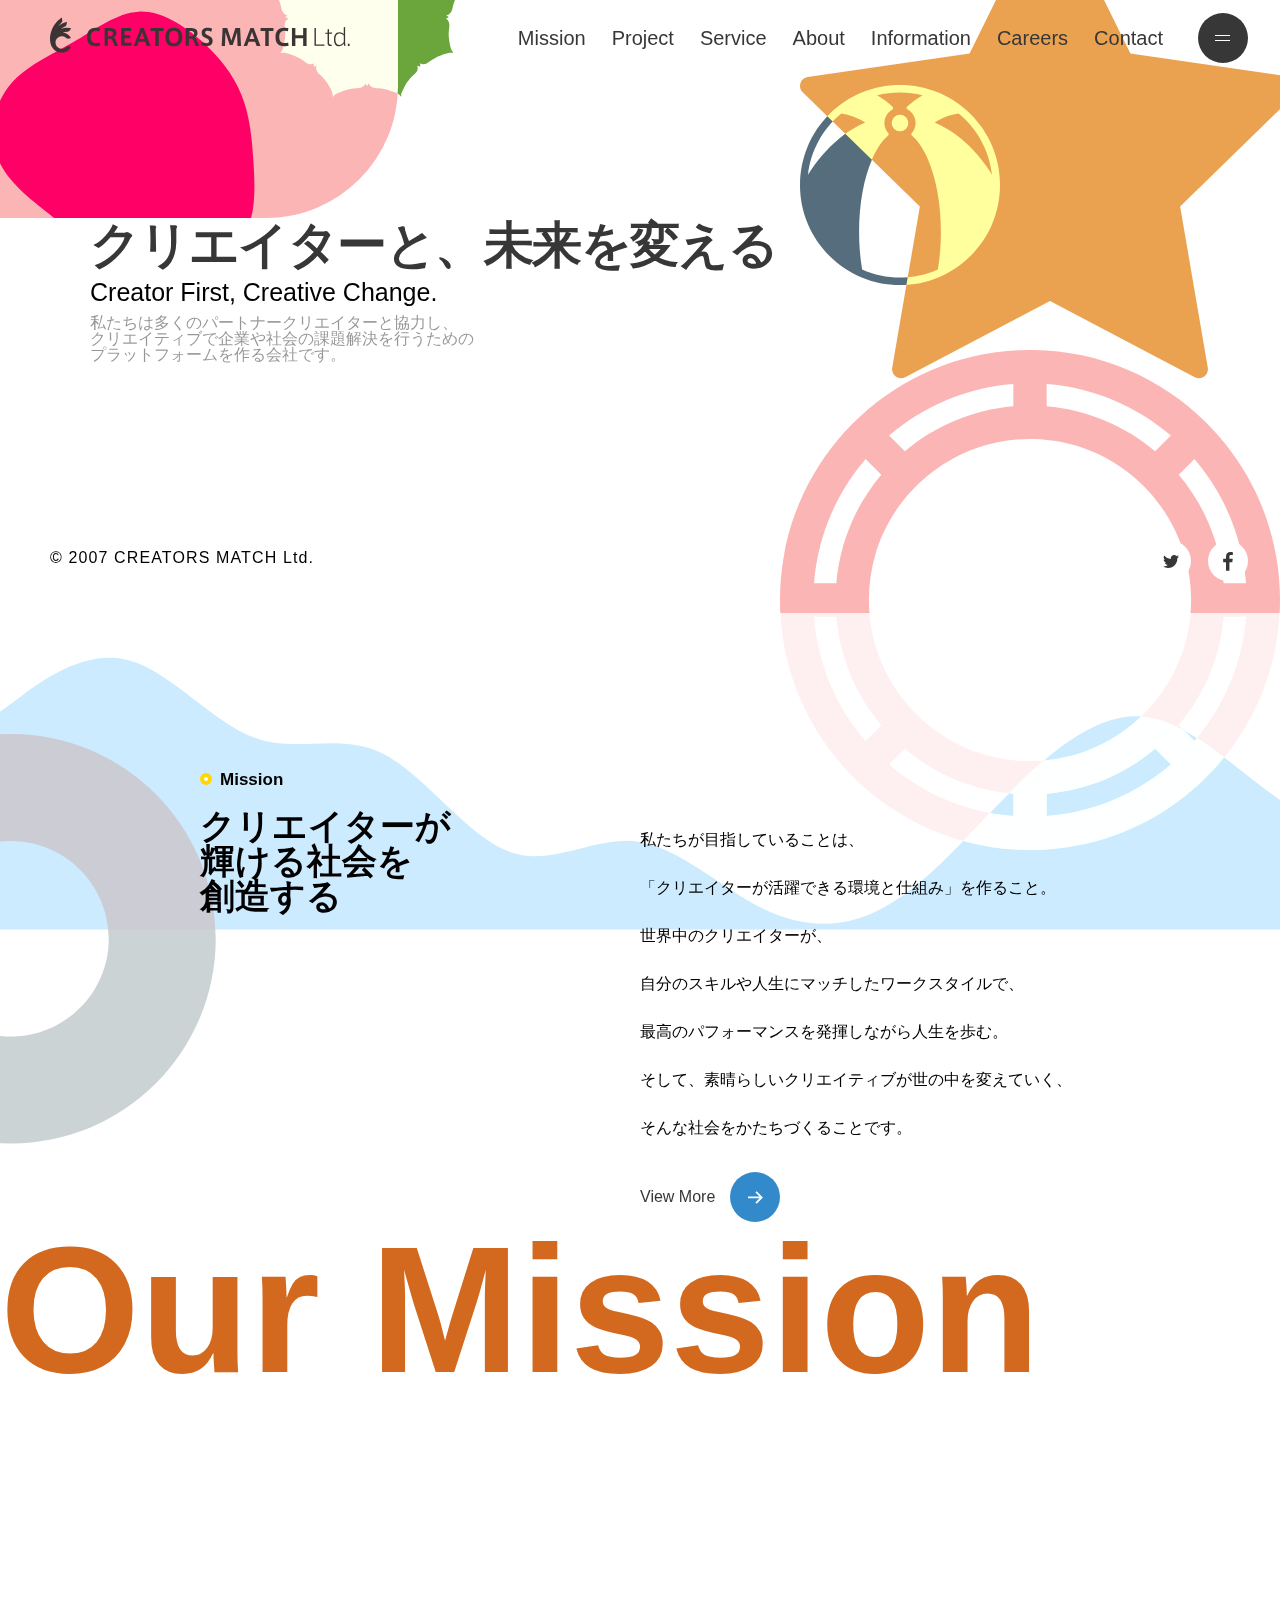
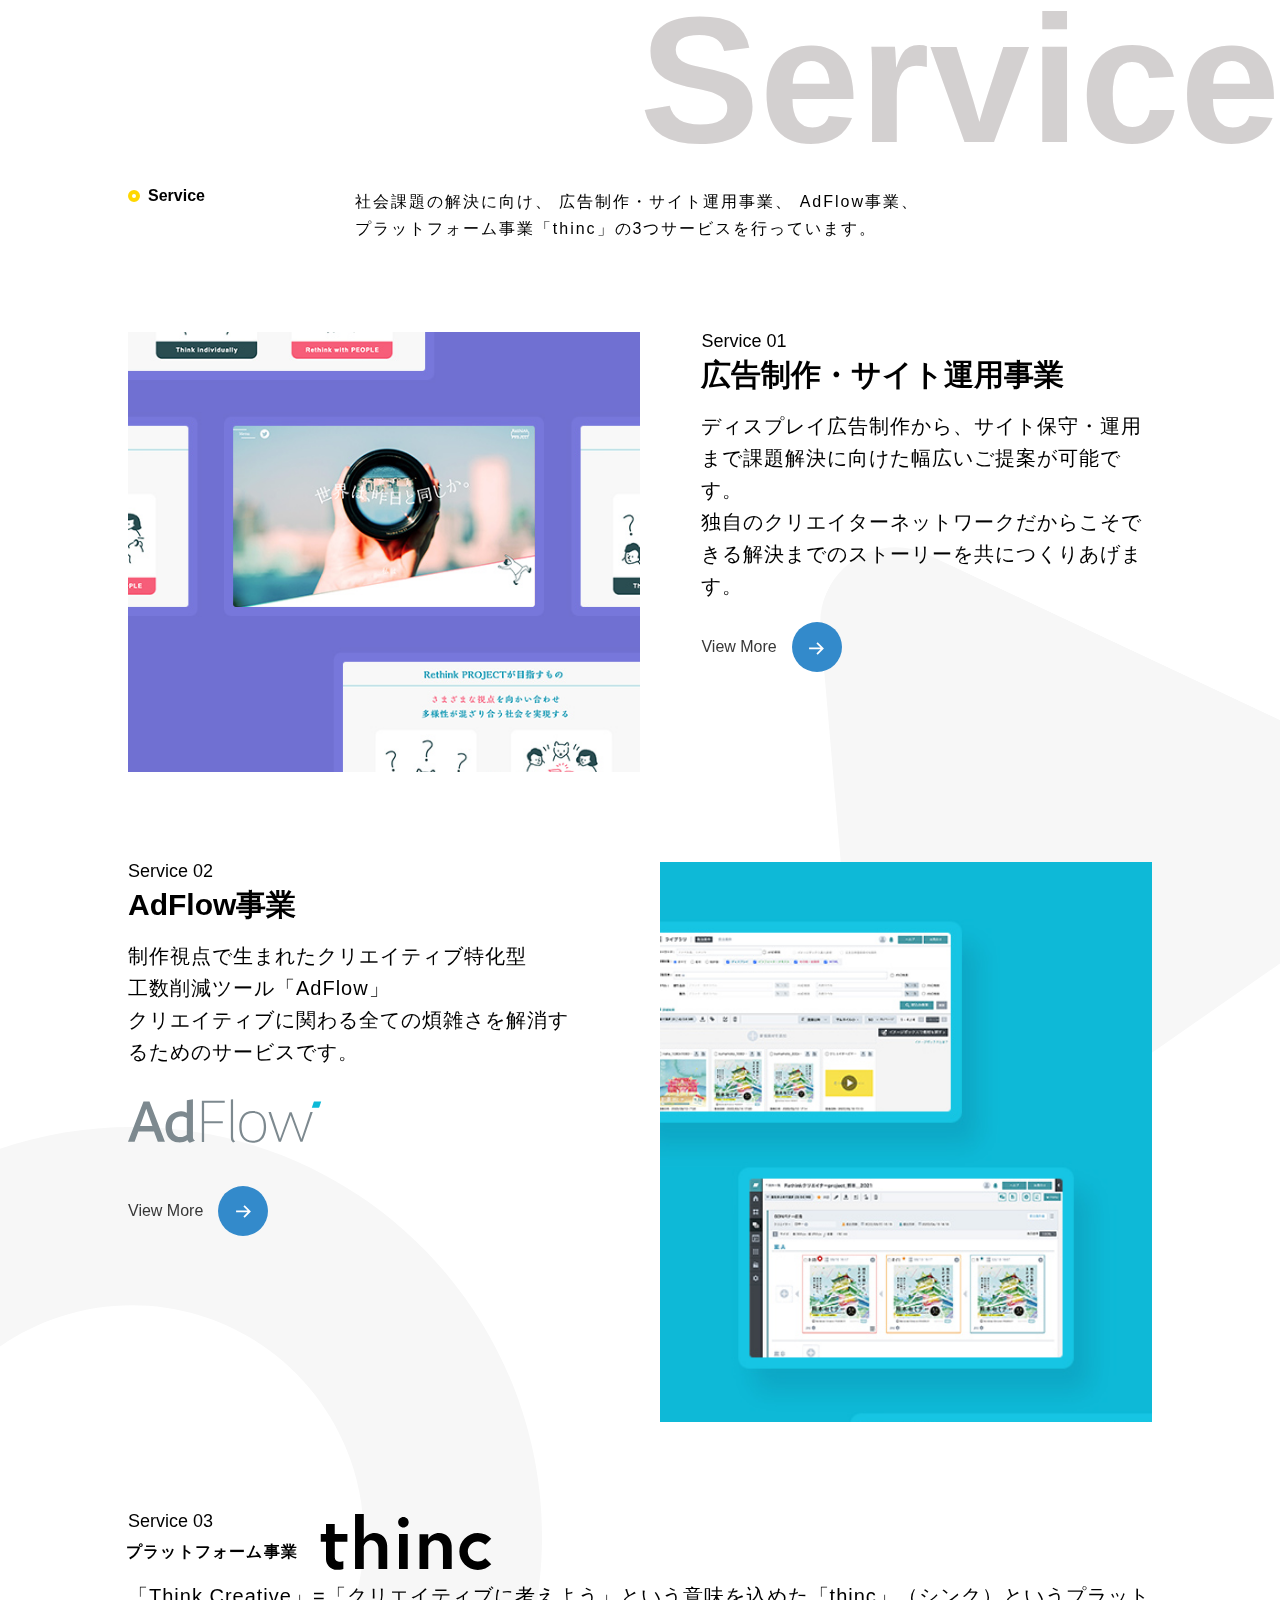
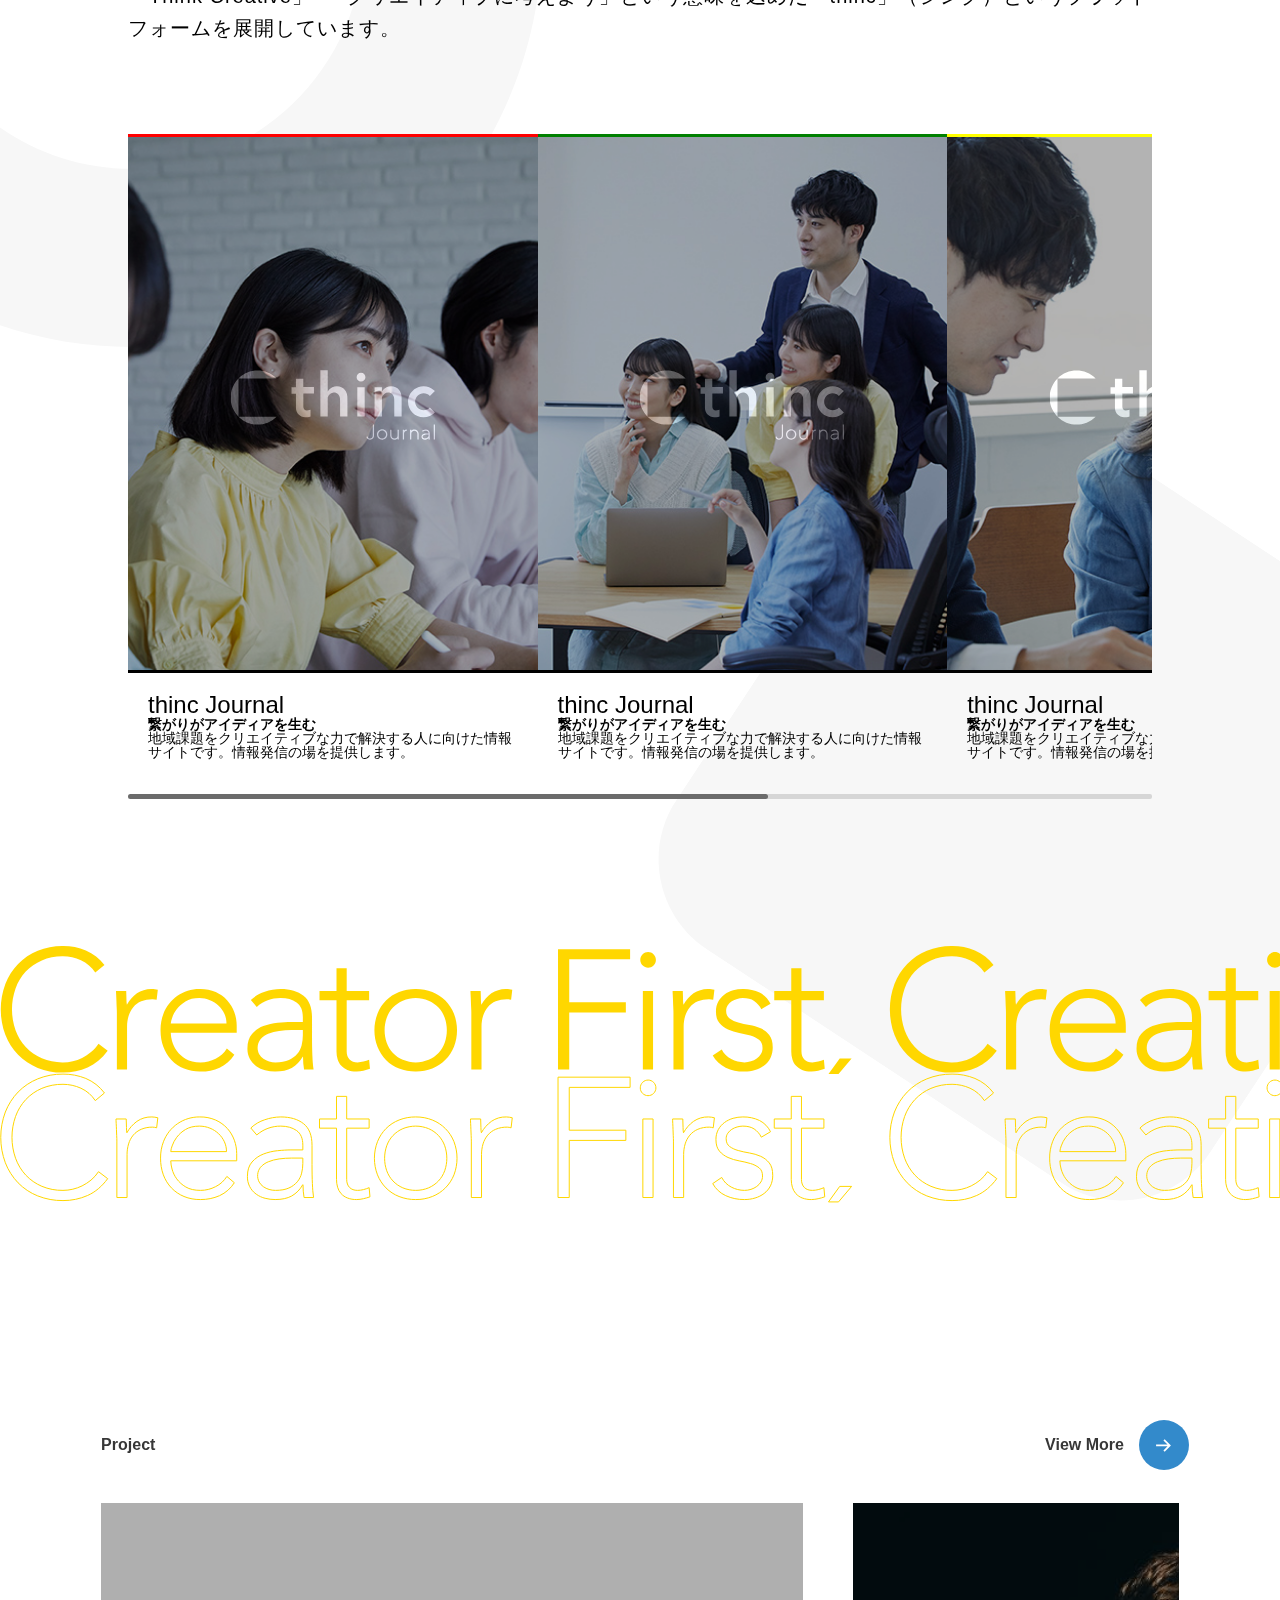
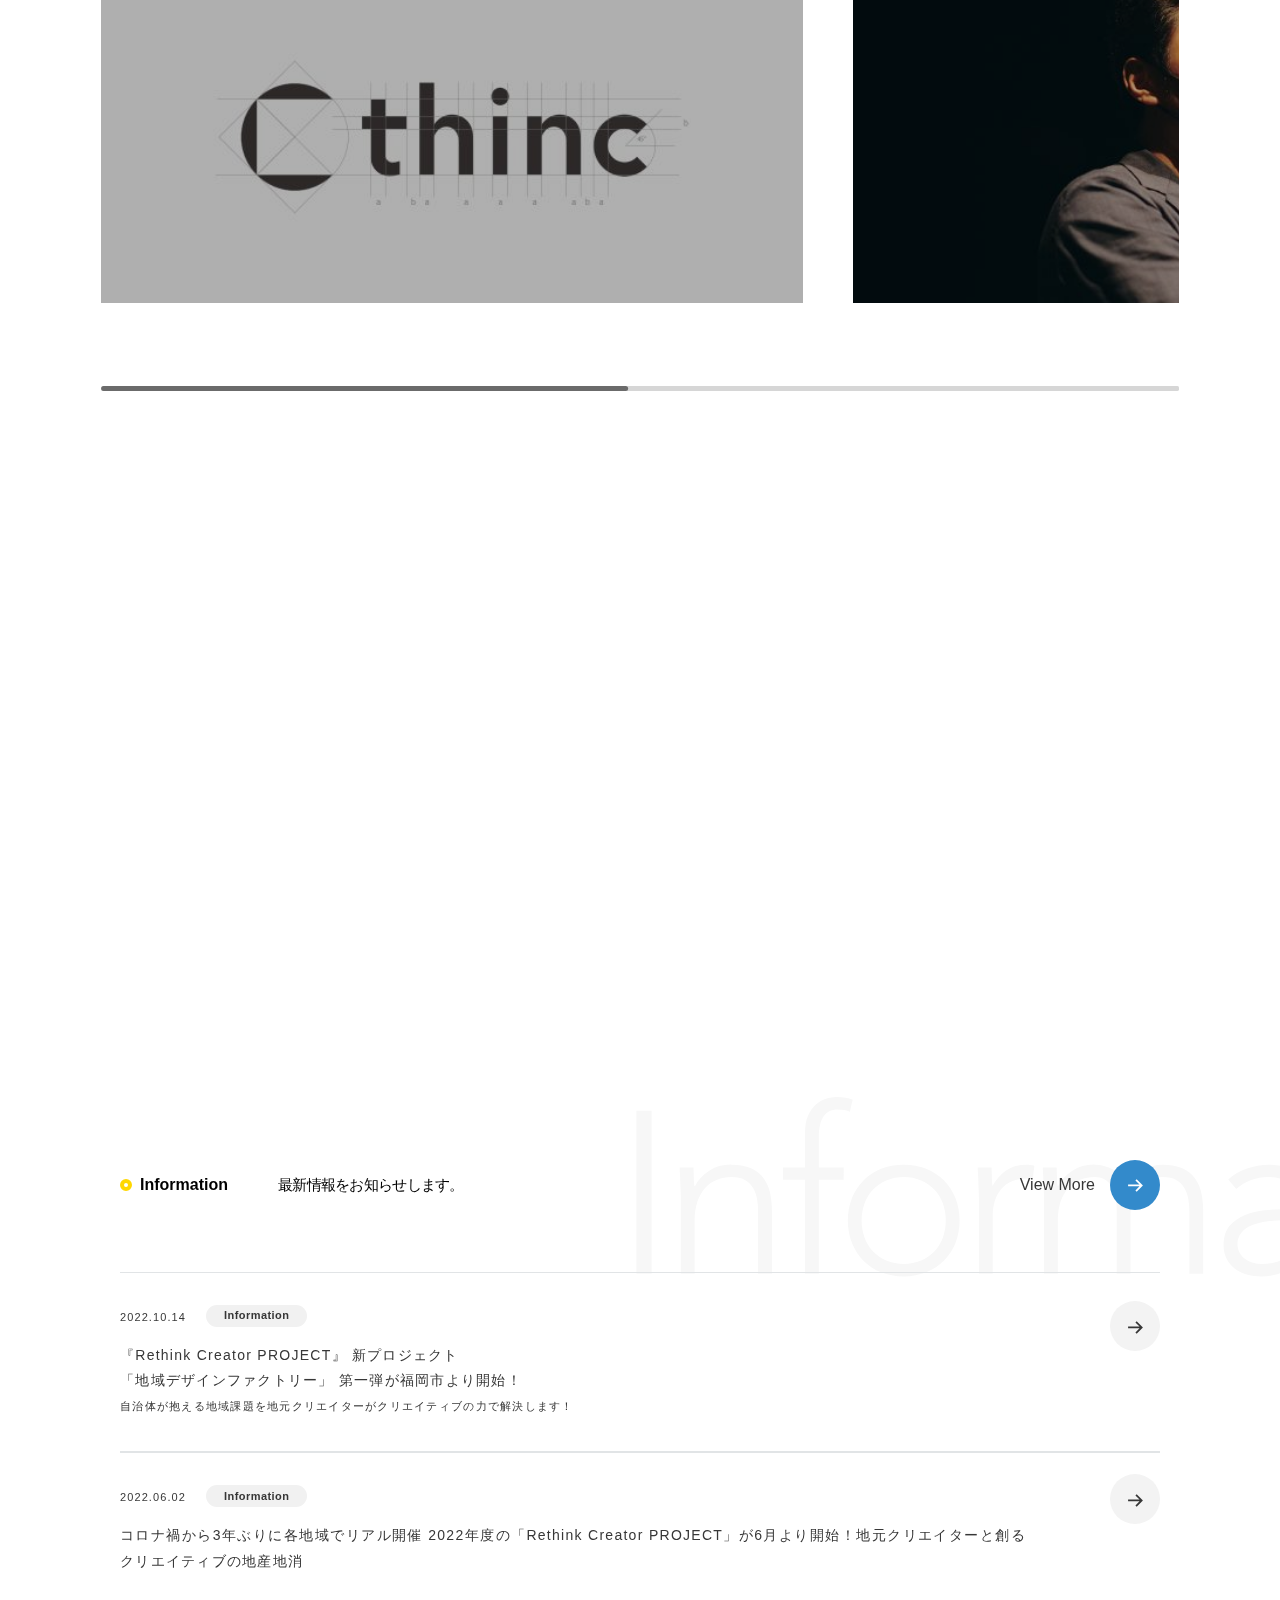
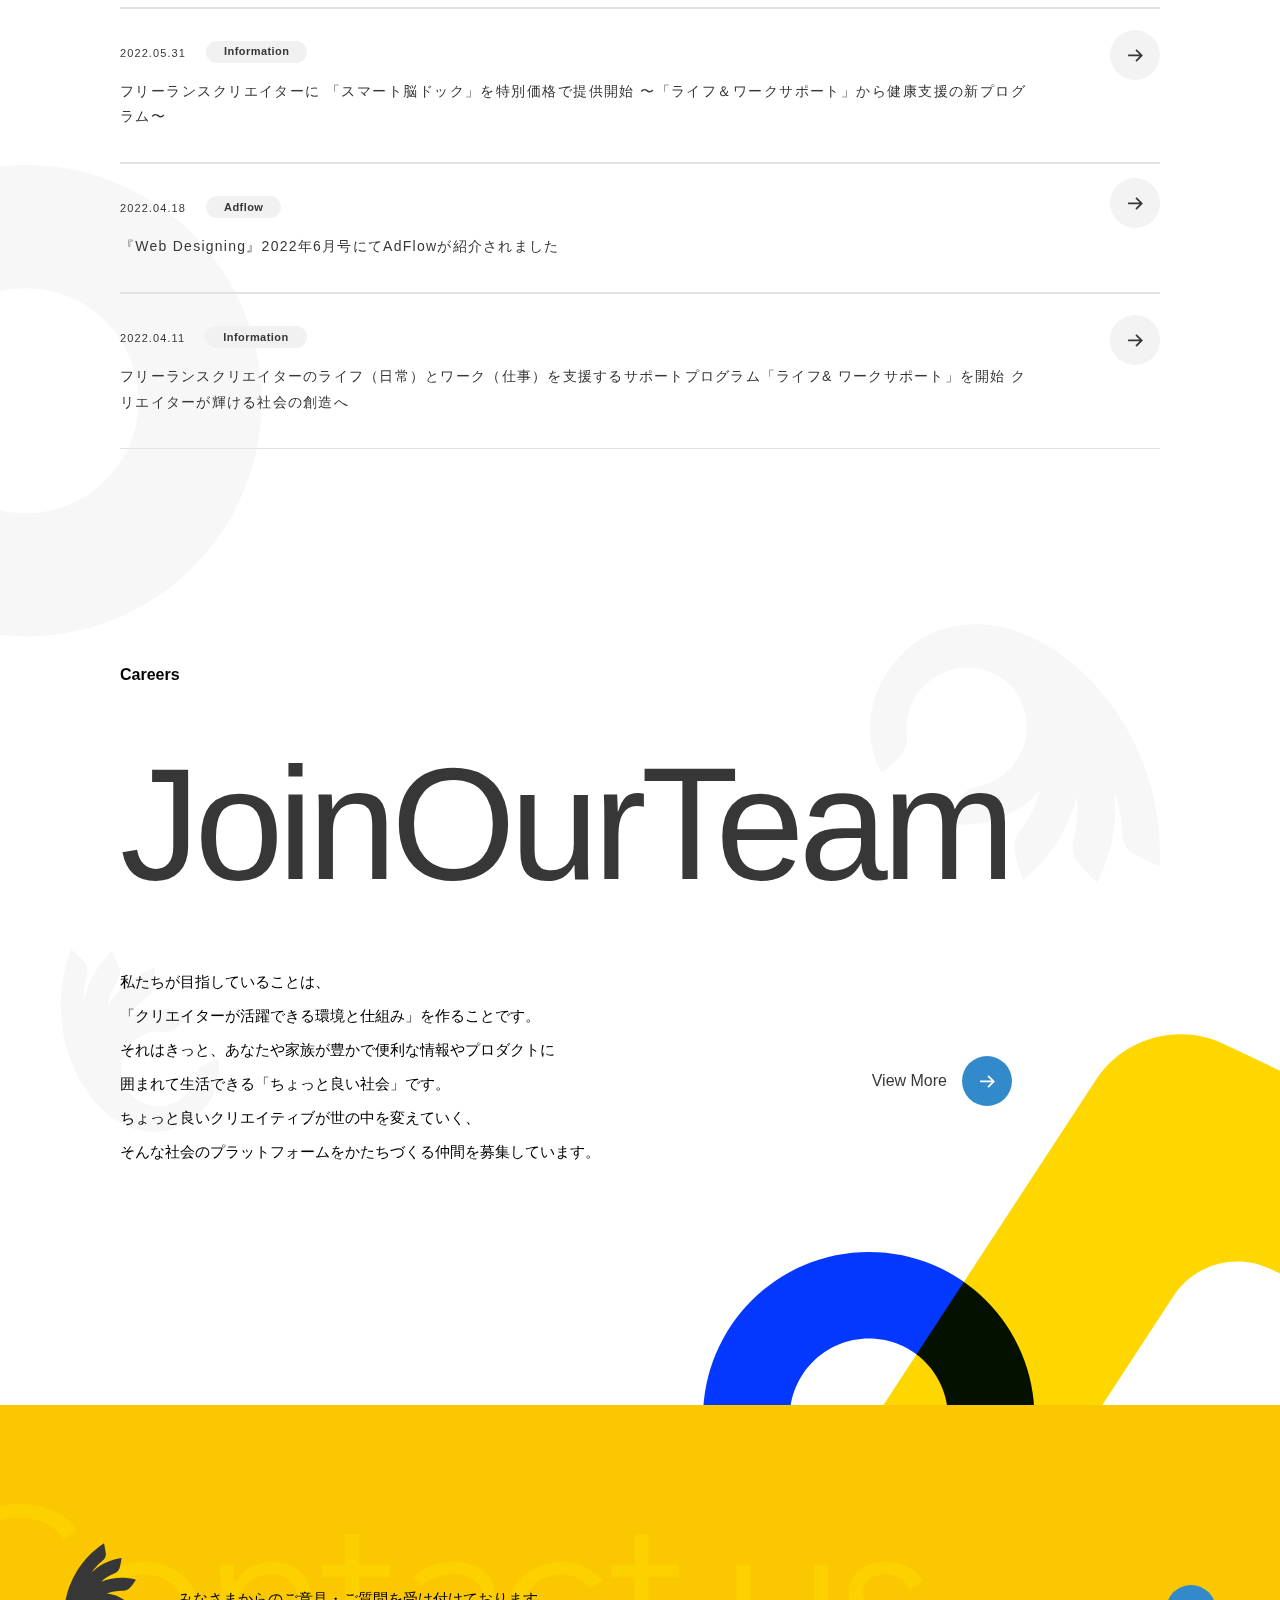
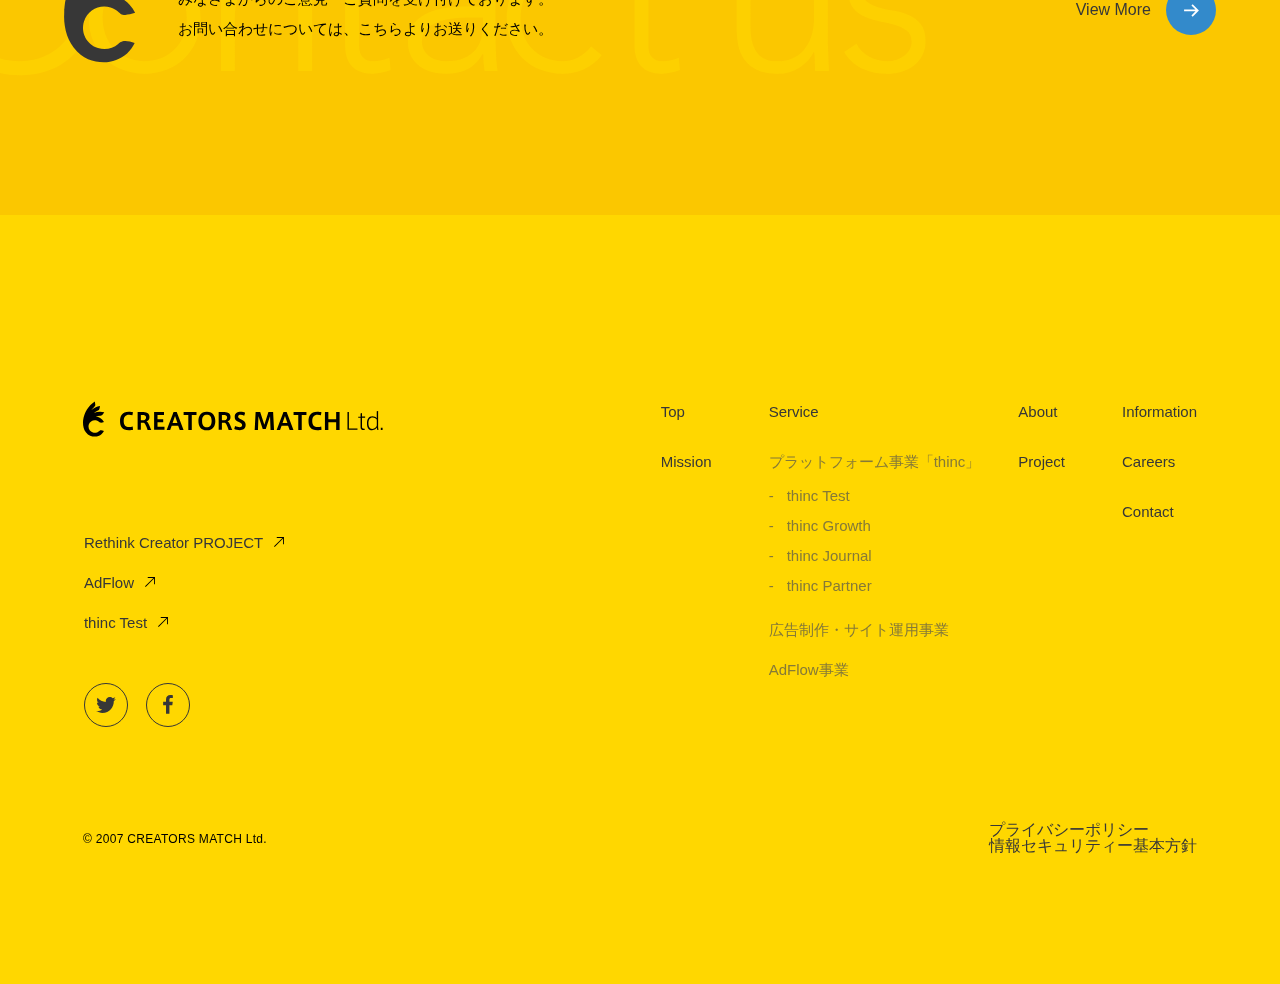
==== commit 347dca51: "add js animation" ====
--- a/index.html
+++ b/index.html
@@ -289,12 +289,11 @@
             <div class="menu-container">
               <div class="menu-contents">
 
-                <div class="logo" data-mask><a href="/" data-menu-el="logo">
+                <div class="logo"><a href="/" data-menu-el="logo">
                     <svg>
                       <title>CREATORS MATCH Ltd.</title>
                       <use href="#logo" />
                     </svg></a></div>
-
                 <div class="shape shape-circle-ring-gray">
                   <svg>
                     <use href="#shape-circle-ring" />
@@ -303,15 +302,15 @@
 
                 <div class="link-block-nav">
                   <ul class="list-level-1">
-                    <li data-mask><a href="/" data-menu-el="label">Top</a></li>
-                    <li data-mask><a href="/mission/" data-menu-el="label">Mission</a></li>
+                    <li><a href="/" data-menu-el="label">Top</a></li>
+                    <li><a href="/mission/" data-menu-el="label">Mission</a></li>
                   </ul>
                   <ul class="list-level-1">
                     <li>
-                      <div data-mask><a href="/service/" data-menu-el="label">Service</a></div>
+                      <div class="listlevel1-block"><a href="/service/" data-menu-el="label">Service</a></div>
                       <ul class="list-level-2" data-menu-el="list">
                         <li>
-                          <p><span class="text-ja">プラットフォーム事業</span>「thinc」</p>
+                          <p><span class="text-ja">プラットフォーム事業「thinc」</span></p>
                           <ul class="list-level-3">
                             <li><a href="/service/thinc-test/">thinc Test</a></li>
                             <li><a href="/service/thinc-growth/">thinc Growth</a></li>
--- a/css/style.css
+++ b/css/style.css
@@ -183,6 +183,7 @@
   overflow: auto;
   pointer-events: auto;
   -webkit-overflow-scrolling: touch;
+
 }
 
 .menu .menu-overlay {
@@ -240,6 +241,8 @@
   height: 29px;
   transition: fill 0.5s;
   fill: #fff;
+  position: relative;
+  bottom: -50px;
 }
 
 .menu-contents .link-block-nav {
@@ -258,12 +261,15 @@
 .menu-contents .link-block-nav li {
   line-height: 1;
   font-size: 28px;
+  overflow: hidden;
 }
 
 .menu-contents .link-block-nav .list-level-1>li {
   margin-bottom: 52px;
 }
-
+.menu-contents .link-block-nav .list-level-1 li .listlevel1-block {
+  overflow: hidden;
+}
 .menu-contents .link-block-nav li a,
 .menu-contents .link-block-nav li p {
   display: inline-block;
@@ -274,7 +280,10 @@
 .menu-contents .link-block-nav .list-level-1 a,
 .menu-contents .link-block-nav .list-level-2 a,
 .menu-contents .link-block-nav .list-level-3 a {
-  transition: color 0.5s;
+  transition: all 0.5s linear;
+  position: relative;
+  bottom: -50px;
+  transition-delay: .2s;
 }
 
 .menu-contents .link-block-nav .list-level-2 {
@@ -293,8 +302,14 @@
 .menu-contents .link-block-nav .list-level-2 li a,
 .menu-contents .link-block-nav .list-level-2 li p {
   color: #a4a4a4;
-}
-
+  overflow: hidden;
+}
+.menu-contents .link-block-nav .list-level-2 li p span{
+  position:relative;
+  bottom: -50px;
+  transition: bottom .3s linear;
+  transition-delay: .2s;
+}
 .menu-contents .link-block-nav .list-level-3 {
   margin: 15px 0 15px;
 }
@@ -1033,8 +1048,7 @@
 }
 .section-inner .block-container .section-heading::before {
   position: absolute;
-  top: 50%;
-  transform: translateY(-50%);
+  top: 2px;
   left: 0;
   width: 4px;
   height: 4px;
@@ -1043,6 +1057,7 @@
   content: "";
   border-radius: 50%;
 }
+
 .section-mission .block-container .copy span {
   display: block;
   font-size: 35px;
@@ -1560,9 +1575,9 @@
   opacity: .4;
 }
 
-.section-project .swiper-slide {
+/*.section-project .swiper-slide {
   width: 600px !important;
-}
+}*/
 
 .section-information {
   position: relative;
@@ -2135,8 +2150,7 @@
   }
 
   .section-service .section-inner .block-container {
-    width: 87%;
-
+    width: 83%;
   }
 
   .section-service .section-inner .block-container .main-text {
@@ -2555,13 +2569,14 @@
     height: 336px;
 }
 .section-inner .block-container .section-heading {
-  padding-left:3.125vw ;
-}
-.section-inner .block-container .section-heading::before {
-  width: 0.625vw;
-  height: 0.625vw;
-  border: 0.625vw solid #ffd700;
-}
+  padding-left:25px ;
+}
+/*.section-inner .block-container .section-heading::before {
+  width: 5px;
+  height: 5px;
+  border: 5px solid #ffd700;
+  top: 1px;
+}*/
   .section-hero .section-inner {
     position: relative;
     padding: 42.75vw 0 67.75vw 10vw;
@@ -2626,7 +2641,10 @@
     margin-right: auto;
     font-size: 4vw;
   }
-
+  .section-service .section-inner .block-container .section-heading::before,
+  .section-information .section-inner .block-container .section-heading::before{
+    top: 10px;
+  }
   .section-service .section-inner .block-container .main-text {
     margin-top: 3.125vw;
     font-size: 3.213vw;
